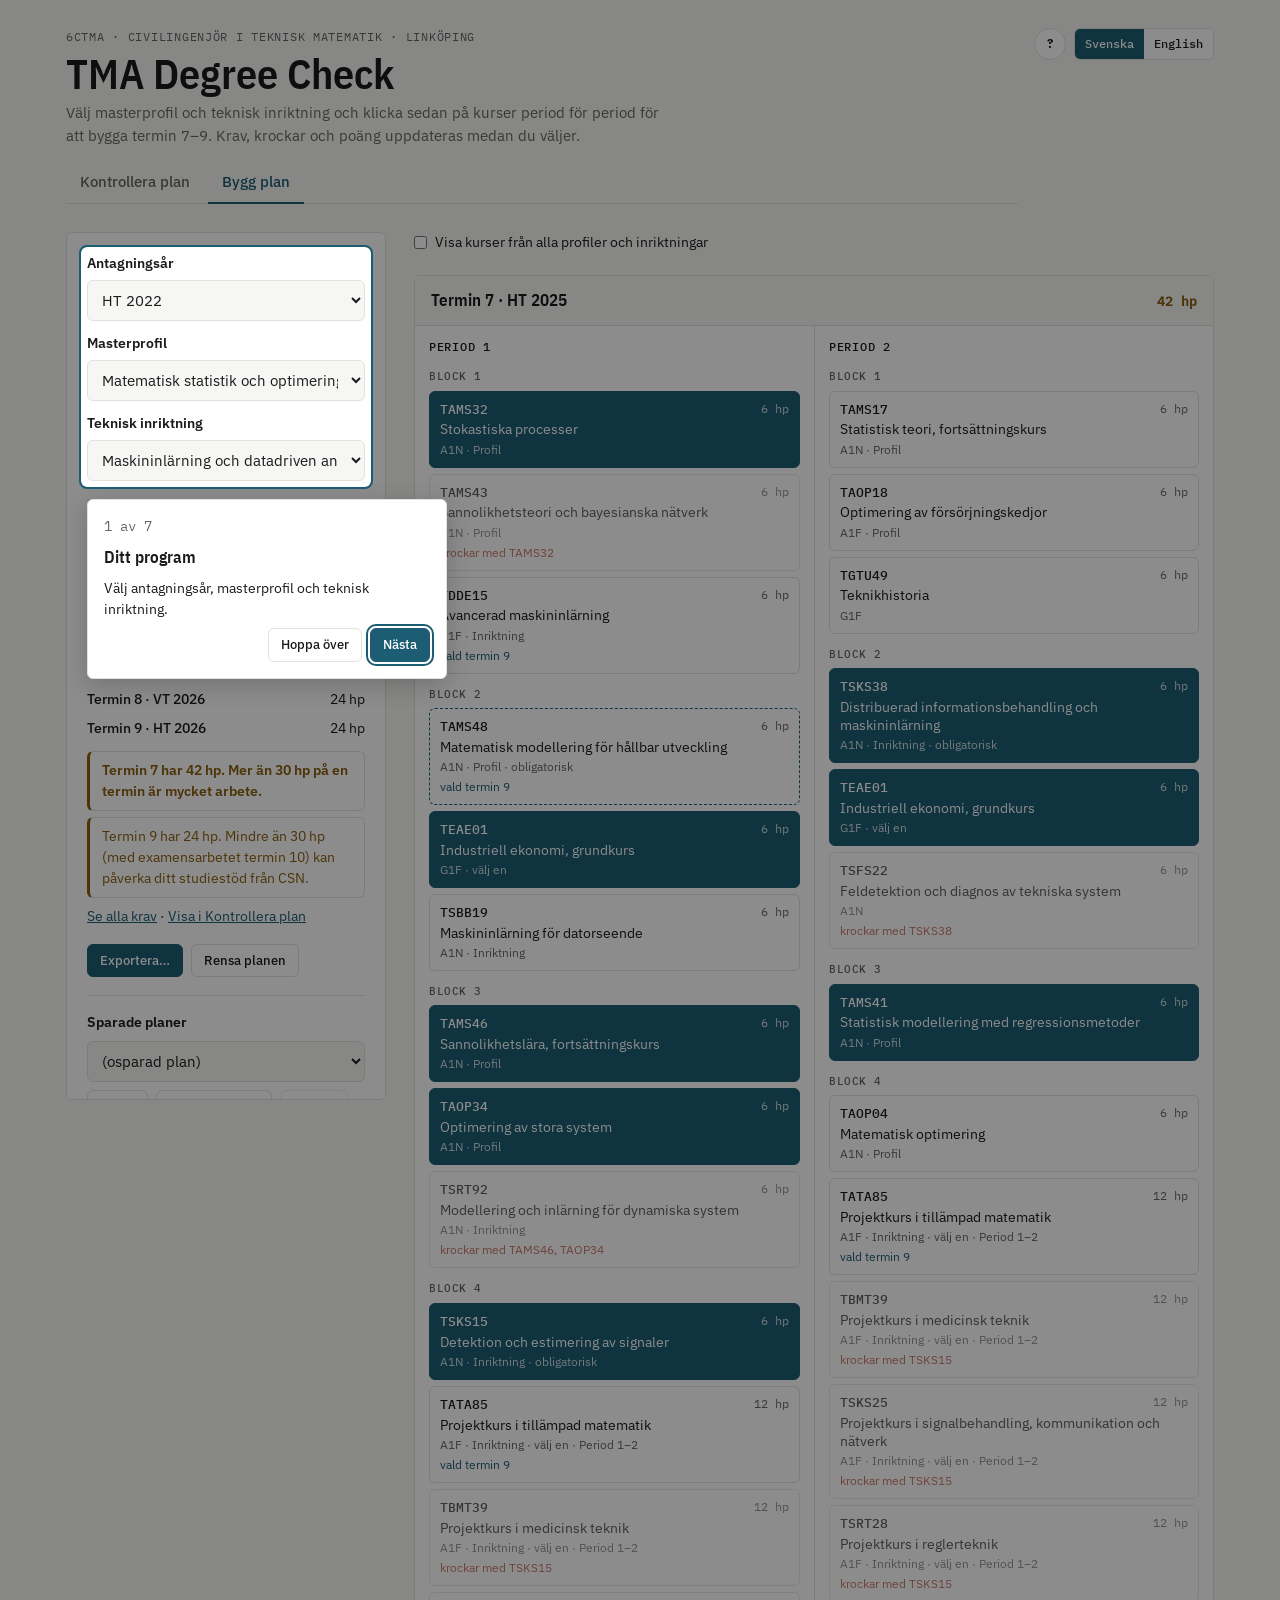
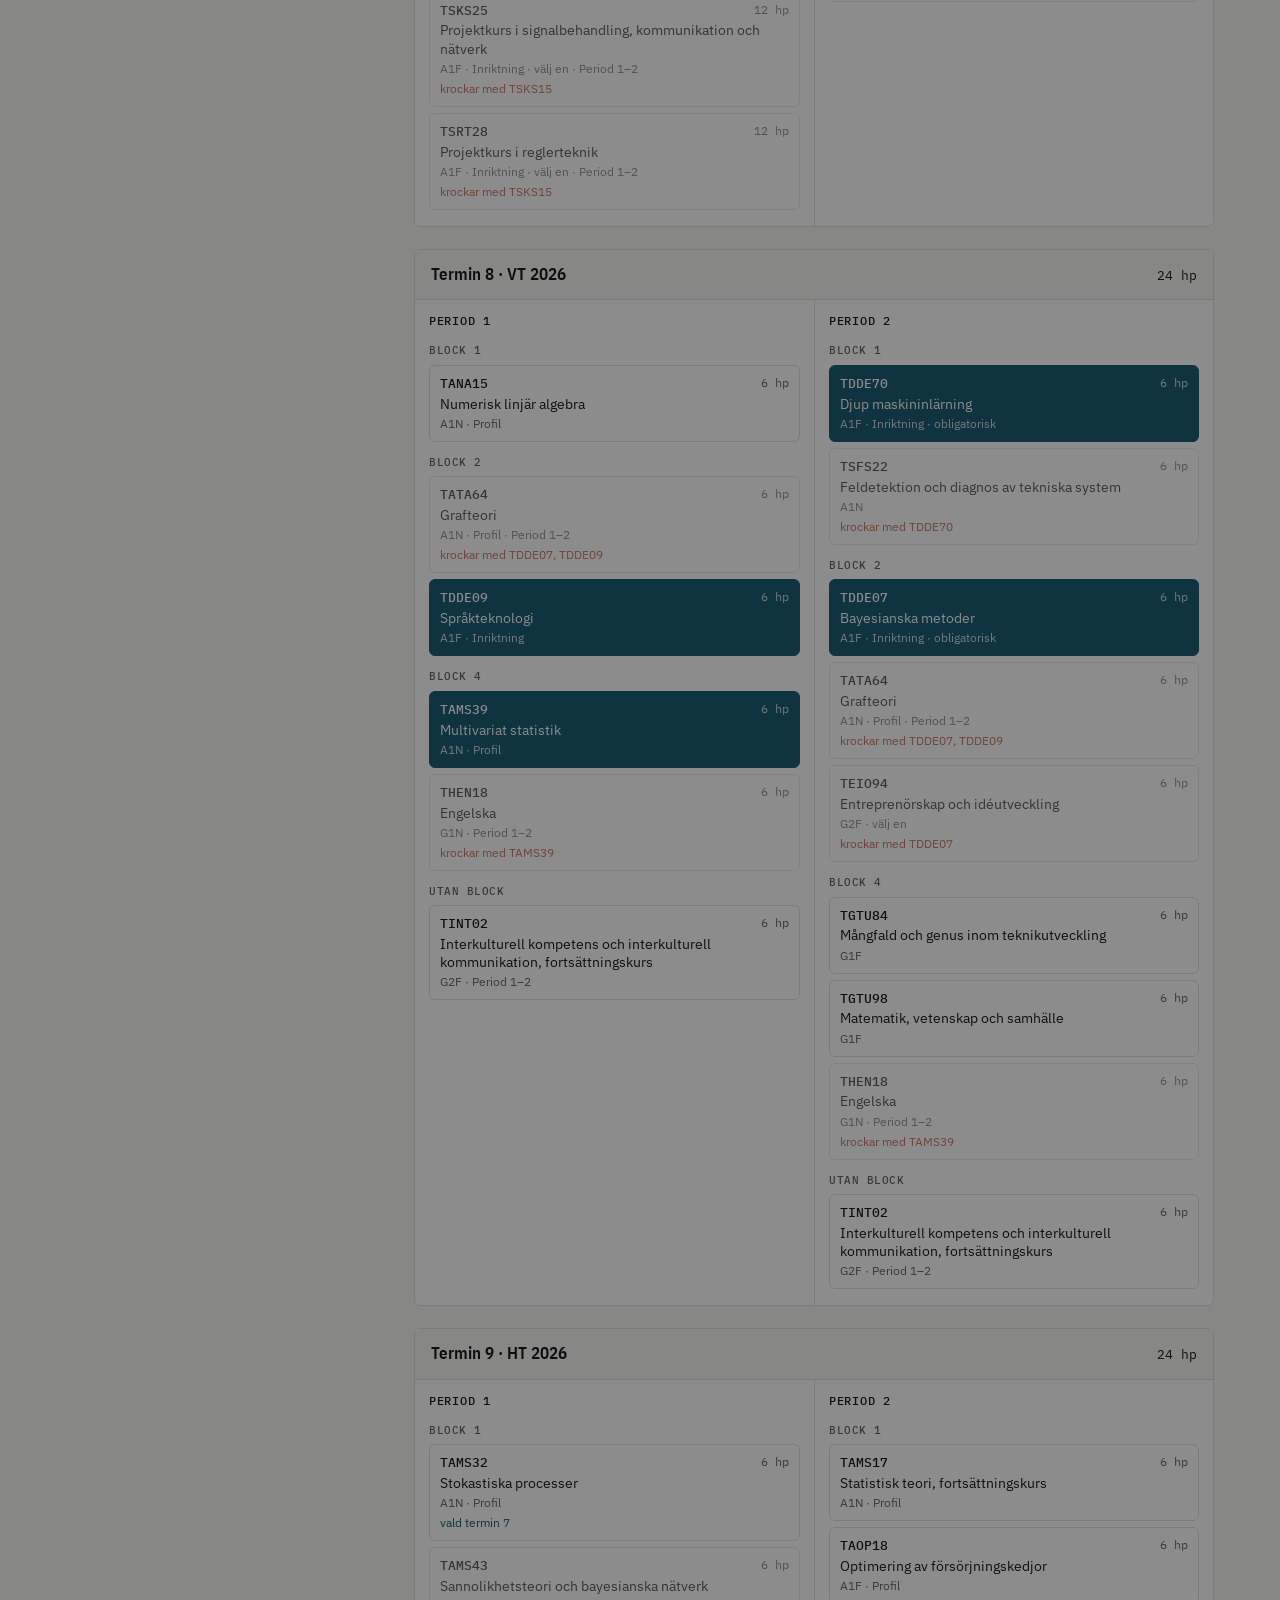
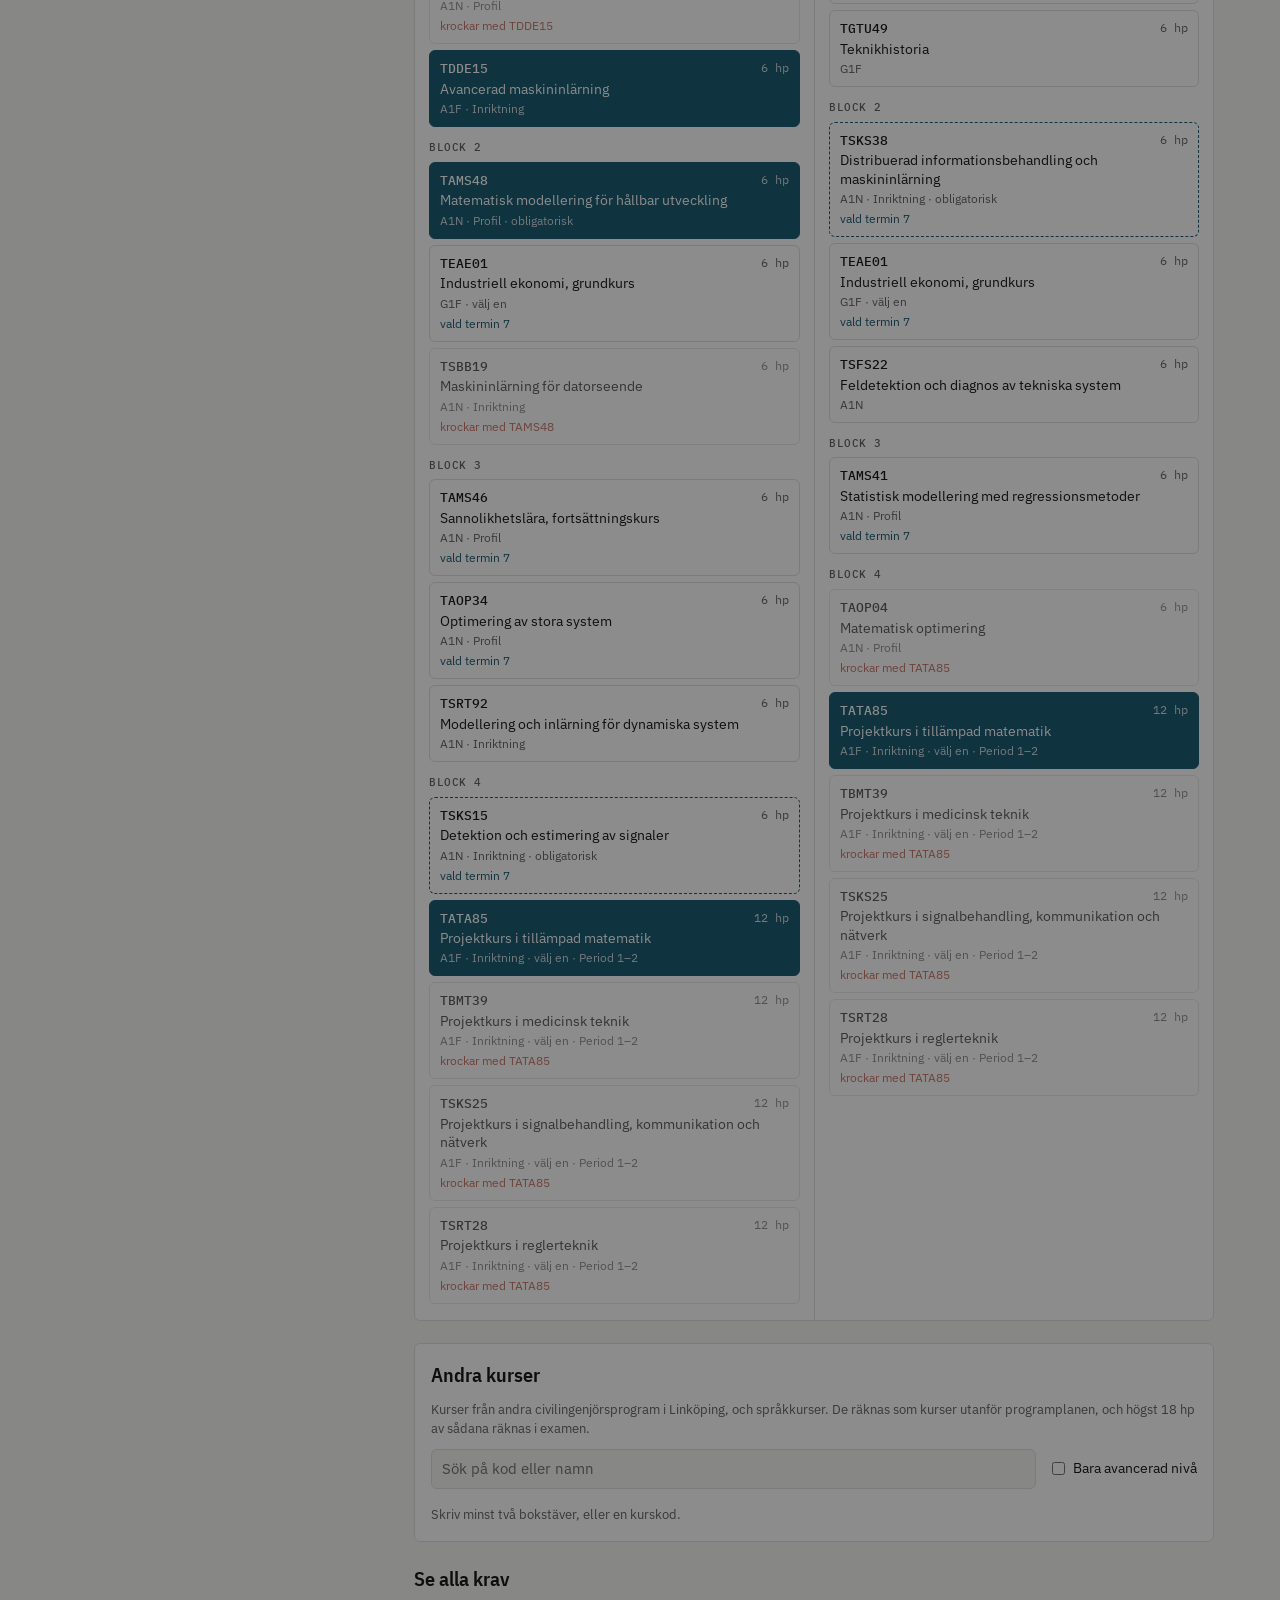
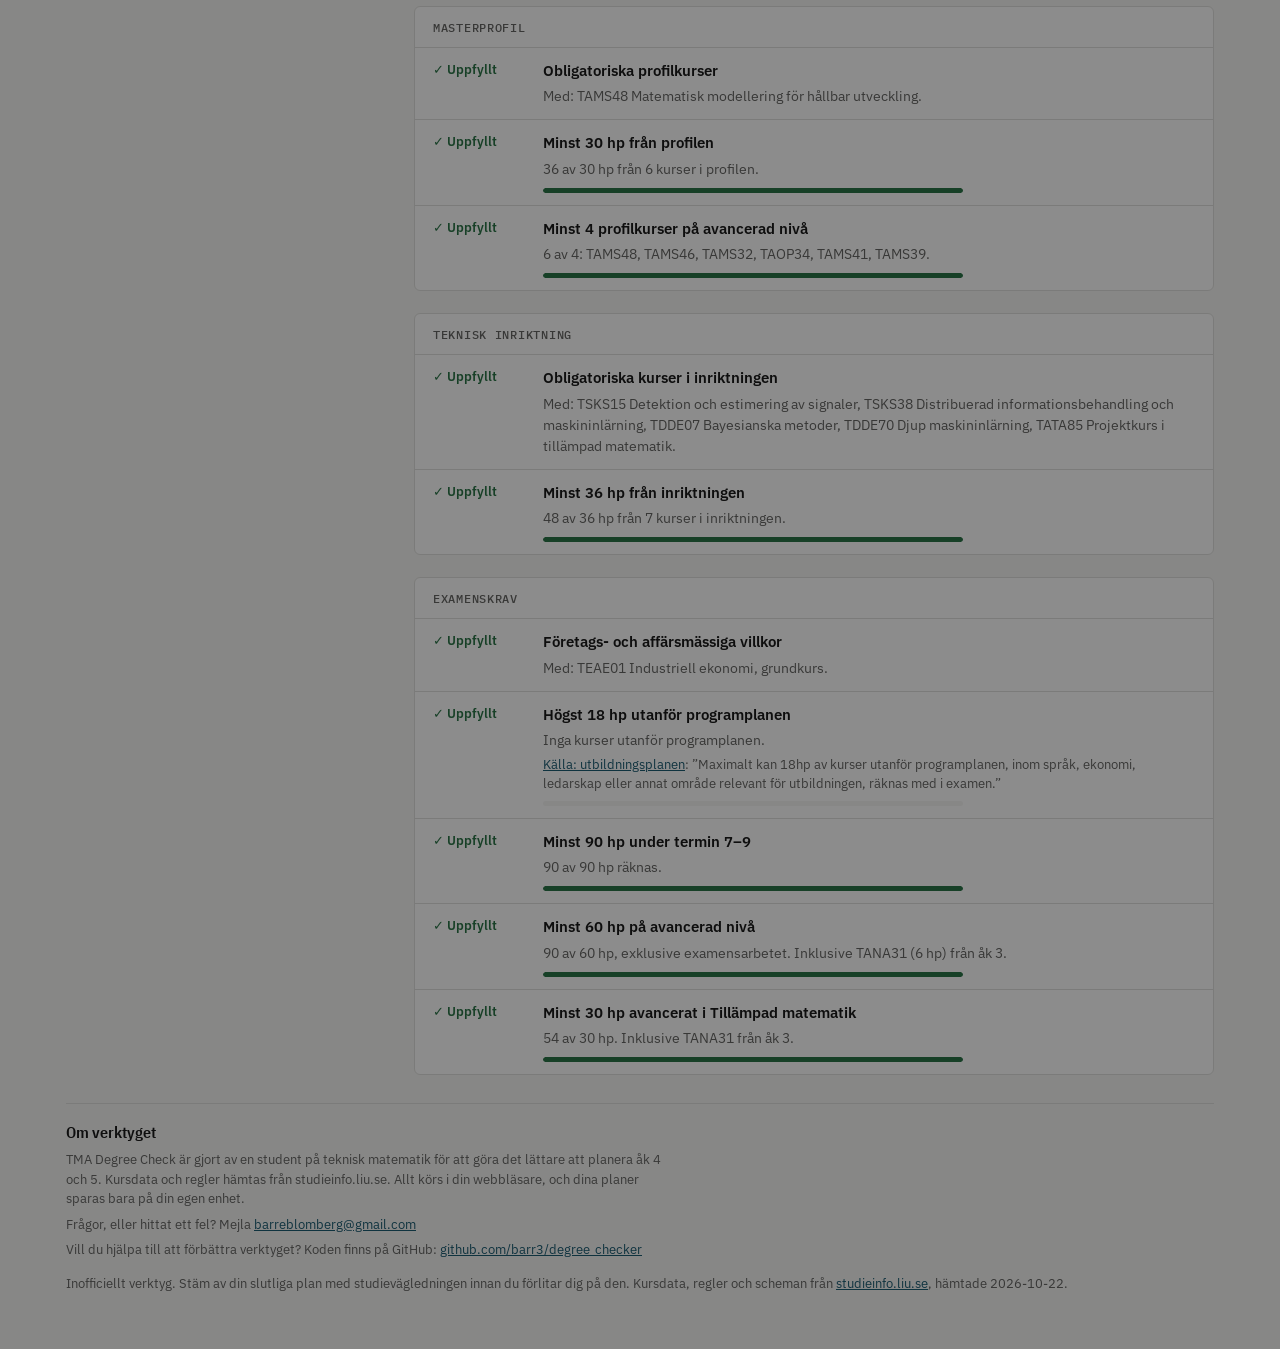
==== planera.html @ b38c8677 "Add a plan builder page, other-program courses, saved plans and a guided tour - planera.html: build " ====
<!doctype html>
<html lang="sv">
<head>
<meta charset="utf-8">
<meta name="viewport" content="width=device-width, initial-scale=1, viewport-fit=cover">
<meta name="description" content="Bygg din plan för termin 7–9 på Civilingenjör i teknisk matematik (6CTMA, Linköpings universitet) period för period, med krav, schemakrockar och poäng.">
<title>Bygg plan – TMA Degree Check</title>
<link rel="icon" type="image/png" sizes="64x64" href="favicon-64.png">
<link rel="apple-touch-icon" href="apple-touch-icon.png">
<!-- Fonts are served from this site (fonts/, SIL OFL) so the page talks to one server; the body font is preloaded. -->
<link rel="preload" href="fonts/ibm-plex-sans-latin-400-normal.woff2" as="font" type="font/woff2" crossorigin>
<style>
@font-face { font-family: "IBM Plex Sans"; font-weight: 400; font-display: swap; src: url("fonts/ibm-plex-sans-latin-400-normal.woff2") format("woff2"); }
@font-face { font-family: "IBM Plex Sans"; font-weight: 500; font-display: swap; src: url("fonts/ibm-plex-sans-latin-500-normal.woff2") format("woff2"); }
@font-face { font-family: "IBM Plex Sans"; font-weight: 600; font-display: swap; src: url("fonts/ibm-plex-sans-latin-600-normal.woff2") format("woff2"); }
@font-face { font-family: "IBM Plex Sans Condensed"; font-weight: 600; font-display: swap; src: url("fonts/ibm-plex-sans-condensed-latin-600-normal.woff2") format("woff2"); }
@font-face { font-family: "IBM Plex Mono"; font-weight: 400; font-display: swap; src: url("fonts/ibm-plex-mono-latin-400-normal.woff2") format("woff2"); }
@font-face { font-family: "IBM Plex Mono"; font-weight: 500; font-display: swap; src: url("fonts/ibm-plex-mono-latin-500-normal.woff2") format("woff2"); }
/* Layout: a two-column audit sheet. Plan inputs on the left, the requirement checklist on the right, course breakdown and timetable below.
   Flat: white surfaces, hairline borders, neutral greys. Color as outlines and text rather than fills: green met, red not met / collision, blue accent. */
:root {
  --bg: #f6f6f5;
  --surface: #ffffff;
  --field: #f6f6f5;
  --ink: #1b1b1b;
  --muted: #666664;
  --line: #e1e1de;
  --strong: #2b2b2b;   /* selected chips, active toggle */
  --accent: #1d5d73;   /* links, focus, selection, course roles */
  --accent-soft: #e8eff2;
  --ok: #2b7547;
  --bad: #b23f2c;
  --warn: #8a5f0e;
  --radius: 6px;
  --font-display: "IBM Plex Sans Condensed", "Arial Narrow", system-ui, sans-serif;
  --font-body: "IBM Plex Sans", system-ui, -apple-system, "Segoe UI", sans-serif;
  --font-mono: "IBM Plex Mono", ui-monospace, "SFMono-Regular", Menlo, monospace;
}
@media (prefers-color-scheme: dark) {
  :root:not([data-theme="light"]) {
    --bg: #141414; --surface: #1b1b1b; --field: #232323; --ink: #e8e8e6; --muted: #a0a09d; --line: #303030;
    --strong: #e8e8e6; --accent: #7fbdd2; --accent-soft: #1f2c31; --ok: #6cc48e; --bad: #f08c77; --warn: #e0b45c; color-scheme: dark;
  }
}
:root[data-theme="dark"] {
  --bg: #141414; --surface: #1b1b1b; --field: #232323; --ink: #e8e8e6; --muted: #a0a09d; --line: #303030;
  --strong: #e8e8e6; --accent: #7fbdd2; --accent-soft: #1f2c31; --ok: #6cc48e; --bad: #f08c77; --warn: #e0b45c; color-scheme: dark;
}

* { box-sizing: border-box; }
[hidden] { display: none !important; }
body {
  margin: 0;
  background: var(--bg); color: var(--ink); font-family: var(--font-body); font-size: 15px; line-height: 1.5;
}
.wrap {
  max-width: 1180px; margin: 0 auto;
  padding-block: 28px 56px;
  padding-left: max(16px, env(safe-area-inset-left, 0px));
  padding-right: max(16px, env(safe-area-inset-right, 0px));
  display: grid; gap: 28px;
}
header { display: grid; grid-template-columns: minmax(0, 1fr) auto; gap: 6px 16px; align-items: start; }
header > :not(.header-tools) { grid-column: 1; }
.header-tools { grid-column: 2; grid-row: 1 / span 3; display: flex; gap: 8px; align-items: center; }
.lang { display: flex; border: 1px solid var(--line); border-radius: var(--radius); overflow: hidden; }
.help { width: 32px; height: 32px; padding: 0; border-radius: 50%; font-weight: 600; }
.tabs { grid-column: 1 / -1; display: flex; gap: 4px; border-bottom: 1px solid var(--line); margin-top: 10px; }
.tabs a { padding: 8px 14px; color: var(--muted); text-decoration: none; font-weight: 500; border-bottom: 2px solid transparent; margin-bottom: -1px; }
.tabs a:hover { color: var(--ink); }
.tabs a[aria-current="page"] { color: var(--accent); border-bottom-color: var(--accent); }
@media (max-width: 520px) { header { grid-template-columns: minmax(0, 1fr); } .header-tools { grid-column: 1; grid-row: auto; } }
.lang button { border: 0; border-radius: 0; padding: 6px 10px; font-family: var(--font-mono); font-size: 12px; }
.lang button[aria-pressed="true"] { background: var(--accent); color: var(--surface); }
.eyebrow { font-family: var(--font-mono); font-size: 12px; letter-spacing: .06em; text-transform: uppercase; color: var(--muted); }
h1 { font-family: var(--font-display); font-weight: 600; font-size: clamp(30px, 5vw, 42px); line-height: 1.05; margin: 0; text-wrap: balance; }
header p { margin: 0; color: var(--muted); max-width: 68ch; }
h2 { font-family: var(--font-display); font-weight: 600; font-size: 20px; margin: 0; }
h3 { font-size: 12px; font-family: var(--font-mono); font-weight: 500; letter-spacing: .06em; text-transform: uppercase; color: var(--muted); margin: 0; }
code, .mono { font-family: var(--font-mono); font-size: .92em; }

.layout { display: grid; grid-template-columns: minmax(0, 380px) minmax(0, 1fr); gap: 28px; align-items: start; }
@media (max-width: 860px) { .layout { grid-template-columns: minmax(0, 1fr); } }

.panel { background: var(--surface); border: 1px solid var(--line); border-radius: var(--radius); padding: 20px; display: grid; gap: 18px; min-width: 0; }
.field { display: grid; gap: 6px; }
label { font-weight: 600; font-size: 14px; }
select, textarea {
  font: inherit; color: var(--ink); background: var(--field); border: 1px solid var(--line); border-radius: var(--radius);
  padding: 9px 10px; width: 100%;
}
textarea { font-family: var(--font-mono); font-size: 14px; min-height: 150px; resize: vertical; line-height: 1.6; }
select:focus-visible, textarea:focus-visible, button:focus-visible, a:focus-visible { outline: 2px solid var(--accent); outline-offset: 2px; }
.hint { font-size: 13px; color: var(--muted); margin: 0; }
.row { display: flex; flex-wrap: wrap; gap: 8px; align-items: center; }
button {
  font: inherit; font-size: 13px; font-weight: 500; cursor: pointer; border-radius: var(--radius); padding: 6px 12px;
  border: 1px solid var(--line); background: var(--surface); color: var(--ink);
}
button:hover { border-color: var(--accent); color: var(--accent); }
.lang button[aria-pressed="true"]:hover { color: var(--surface); }
.example-tag { font-size: 12px; font-family: var(--font-mono); color: var(--warn); }

/* Course picker */
.picker { display: grid; gap: 14px; border-top: 1px solid var(--line); padding-top: 18px; }
.picker-group { display: grid; gap: 8px; }
.chips { display: flex; flex-wrap: wrap; gap: 6px; }
.chip {
  font-family: var(--font-mono); font-size: 12.5px; padding: 4px 8px; border-radius: var(--radius);
  border: 1px solid var(--line); background: var(--surface); color: var(--ink); display: inline-flex; gap: 6px; align-items: baseline;
}
.chip .hp { color: var(--muted); font-size: 11.5px; }
.chip .tag { font-size: 10.5px; color: var(--accent); }
.chip[aria-pressed="true"] { background: var(--accent); border-color: var(--accent); color: var(--surface); }
.chip[aria-pressed="true"] .hp, .chip[aria-pressed="true"] .tag { color: var(--surface); opacity: .75; }

/* Results */
.results { display: grid; gap: 22px; min-width: 0; }
.verdict { display: grid; grid-template-columns: auto minmax(0, 1fr) auto; gap: 16px; align-items: center; padding: 18px 20px; border-radius: var(--radius); border: 1px solid var(--line); background: var(--surface); }
@media (max-width: 520px) { .verdict .export-open { grid-column: 1 / -1; justify-self: start; } }

/* Export dialog */
dialog { border: 1px solid var(--line); border-radius: var(--radius); background: var(--surface); color: var(--ink); padding: 0; width: min(520px, calc(100vw - 32px)); max-height: calc(100dvh - 32px); }
dialog::backdrop { background: rgba(0, 0, 0, .35); }
dialog form { display: grid; gap: 16px; padding: 20px; }
dialog fieldset { border: 0; margin: 0; padding: 0; display: grid; gap: 8px; }
dialog legend { font-weight: 600; font-size: 14px; margin-bottom: 6px; padding: 0; }
.format { display: grid; grid-template-columns: auto minmax(0, 1fr); gap: 2px 10px; align-items: baseline; border: 1px solid var(--line); border-radius: var(--radius); padding: 10px 12px; cursor: pointer; font-weight: 400; }
.format:has(input:checked) { border-color: var(--accent); }
.format input { margin: 0; accent-color: var(--accent); }
.format b { font-weight: 600; }
.format span { grid-column: 2; font-size: 13px; color: var(--muted); }
.export-status { border: 1px solid var(--line); border-left: 3px solid var(--ok); border-radius: var(--radius); padding: 10px 12px; font-size: 14px; }
.export-status.bad { border-left-color: var(--bad); }
.export-status strong { display: block; }
.export-status.bad strong { color: var(--bad); }
.export-status ul { margin: 6px 0; padding-left: 18px; display: grid; gap: 2px; }
.export-status p { margin: 6px 0 0; color: var(--muted); }
.export-error { color: var(--bad); font-size: 14px; margin: 0; }
.dialog-buttons { justify-content: flex-end; }
button.primary { background: var(--accent); border-color: var(--accent); color: var(--surface); }
button.primary:hover { color: var(--surface); opacity: .9; }
button:disabled { opacity: .5; cursor: default; }
.verdict .score { font-family: var(--font-display); font-size: 40px; line-height: 1; font-variant-numeric: tabular-nums; }
.verdict .score small { font-size: 20px; color: var(--muted); }
.verdict strong { display: block; font-size: 17px; }
.verdict span { color: var(--muted); font-size: 14px; display: block; }
.verdict .clash-line { color: var(--bad); }
.verdict.reqs-ok .score { color: var(--ok); }
.verdict.reqs-bad .score { color: var(--bad); }
.verdict.all-ok { border-color: var(--ok); }
.verdict.has-clash, .verdict.reqs-bad { border-color: var(--bad); }

.warnings { display: grid; gap: 6px; margin: 0; padding: 0; list-style: none; }
.warnings li { border: 1px solid var(--line); border-left: 3px solid var(--warn); border-radius: var(--radius); background: var(--surface); padding: 8px 12px; font-size: 14px; color: var(--warn); }

.req-group { display: grid; gap: 0; background: var(--surface); border: 1px solid var(--line); border-radius: var(--radius); overflow: hidden; }
.req-group > h3 { padding: 12px 18px 10px; border-bottom: 1px solid var(--line); }
.req { display: grid; grid-template-columns: 96px minmax(0, 1fr); gap: 4px 14px; padding: 12px 18px; border-bottom: 1px solid var(--line); }
.req:last-child { border-bottom: 0; }
.pill { grid-row: span 2; align-self: start; justify-self: start; font-size: 13px; font-weight: 600; white-space: nowrap; }
.pill.ok { color: var(--ok); }
.pill.bad { color: var(--bad); }
.pill.ok::before { content: "✓ "; }
.pill.bad::before { content: "✗ "; }
.req-title { font-weight: 600; }
.req-detail { color: var(--muted); font-size: 14px; overflow-wrap: anywhere; }
.meter { grid-column: 2; height: 5px; background: var(--field); border-radius: 3px; position: relative; overflow: hidden; margin-top: 4px; max-width: 420px; }
.meter i { position: absolute; inset: 0 auto 0 0; background: var(--ok); border-radius: 3px; }
.meter.bad i { background: var(--bad); }
@media (max-width: 520px) { .req { grid-template-columns: minmax(0, 1fr); padding: 12px 14px; } .pill { grid-row: auto; } .meter { grid-column: 1; } }

.table-wrap { overflow-x: auto; background: var(--surface); border: 1px solid var(--line); border-radius: var(--radius); }
table { border-collapse: collapse; width: 100%; font-size: 14px; }
th, td { text-align: left; padding: 9px 14px; border-bottom: 1px solid var(--line); vertical-align: top; }
th { font-family: var(--font-mono); font-weight: 500; font-size: 11.5px; letter-spacing: .05em; text-transform: uppercase; color: var(--muted); white-space: nowrap; }
tbody tr:last-child td { border-bottom: 0; }
tr.sem-head th { background: var(--field); color: var(--ink); font-family: var(--font-display); font-size: 15px; font-weight: 600; letter-spacing: 0; text-transform: none; padding: 8px 14px; }
tr.sem-head th span { float: right; font-family: var(--font-mono); font-size: 12.5px; font-weight: 500; font-variant-numeric: tabular-nums; }
tr.period-head td { font-family: var(--font-mono); font-size: 11.5px; letter-spacing: .05em; text-transform: uppercase; color: var(--muted); padding: 10px 14px 4px; border-bottom: 0; }
td.num { font-variant-numeric: tabular-nums; text-align: right; white-space: nowrap; }
td.code { font-family: var(--font-mono); white-space: nowrap; }
tr.clashing td.code { color: var(--bad); font-weight: 600; }
td select { width: auto; padding: 4px 6px; font-size: 13px; font-family: var(--font-mono); }
.slots { display: block; font-family: var(--font-mono); font-size: 11.5px; color: var(--muted); margin-top: 3px; min-width: 9em; }
.role { font-size: 13px; color: var(--muted); }
.role.profile, .role.spec { color: var(--accent); font-weight: 500; }
.role.outside { color: var(--warn); }
.role.excluded { text-decoration: line-through; }
.course-note { display: block; font-size: 12.5px; color: var(--muted); }
.empty { padding: 18px; color: var(--muted); }

/* Timetable */
.tt-summary { display: flex; flex-wrap: wrap; gap: 8px; }
.sem-tile { background: var(--surface); border: 1px solid var(--line); border-radius: var(--radius); padding: 8px 14px; display: grid; min-width: 104px; }
.sem-tile b { font-family: var(--font-display); font-size: 22px; font-weight: 600; font-variant-numeric: tabular-nums; line-height: 1.1; }
.sem-tile span { font-size: 12px; color: var(--muted); }
.ok-note { font-size: 14px; margin: 0; }
.ok-note::before { content: "✓ "; color: var(--ok); font-weight: 600; }
.caveat { border: 1px solid var(--line); border-left: 3px solid var(--warn); background: var(--surface); border-radius: var(--radius); padding: 12px 14px; font-size: 14px; margin: 0; color: var(--muted); }
.caveat strong { display: block; color: var(--warn); }
.clash { background: var(--surface); border: 1px solid var(--line); border-left: 3px solid var(--bad); border-radius: var(--radius); padding: 16px 18px; display: grid; gap: 12px; min-width: 0; }
.clash-head { display: grid; gap: 2px; }
.clash-head strong { font-size: 16px; }
.clash-head span { color: var(--muted); font-size: 14px; }
.alts { list-style: none; margin: 0; padding: 0; display: grid; gap: 0; }
.alts li { display: grid; grid-template-columns: minmax(0, 1fr) auto; gap: 4px 12px; align-items: start; padding: 10px 0; border-top: 1px solid var(--line); font-size: 14px; }
.alts li > div { min-width: 0; overflow-wrap: anywhere; }
.alt-kind { font-family: var(--font-mono); font-size: 11px; letter-spacing: .05em; text-transform: uppercase; color: var(--accent); display: block; }
.alt-meta { color: var(--muted); font-size: 13px; display: block; }
.search-links { font-size: 13px; color: var(--muted); }
a { color: var(--accent); }

.assumed { display: grid; gap: 8px; }
.assumed ul { margin: 0; padding-left: 18px; color: var(--muted); font-size: 14px; display: grid; gap: 4px; max-width: 75ch; }
footer { color: var(--muted); font-size: 13px; border-top: 1px solid var(--line); padding-top: 16px; display: grid; gap: 4px; }
@media (prefers-reduced-motion: no-preference) { .meter i { transition: width .25s ease; } }

input[type="text"], input[type="search"] {
  font: inherit; color: var(--ink); background: var(--field); border: 1px solid var(--line); border-radius: var(--radius); padding: 8px 10px; min-width: 0;
}
input:focus-visible { outline: 2px solid var(--accent); outline-offset: 2px; }

/* Saved plans */
.saved { display: grid; gap: 8px; border-top: 1px solid var(--line); padding-top: 16px; }
.save-as { display: grid; gap: 6px; }
.save-as input { flex: 1 1 160px; }

/* Credit and CSN warnings */
.load-list { list-style: none; margin: 0; padding: 0; display: grid; gap: 6px; }
.load-list li { border: 1px solid var(--line); border-left: 3px solid var(--warn); border-radius: var(--radius); background: var(--surface); padding: 8px 12px; font-size: 14px; color: var(--warn); }
.req-ref { display: block; margin-top: 4px; font-size: 12.5px; }

/* Footer and about */
footer { display: grid; gap: 14px; }
.about { display: grid; gap: 6px; max-width: 75ch; }
.about h2 { font-size: 16px; color: var(--ink); }
.about p, .fineprint { margin: 0; }

/* Confirm dialog body */
#confirm-body p { margin: 0; font-size: 14px; }

/* Guided tour */
.tour { position: fixed; inset: 0; z-index: 50; }
.tour-spot { position: fixed; border-radius: var(--radius); box-shadow: 0 0 0 9999px rgba(0, 0, 0, .45); outline: 2px solid var(--accent); pointer-events: none; transition: all .2s ease; }
.tour-card { position: fixed; width: min(360px, calc(100vw - 16px)); background: var(--surface); color: var(--ink); border: 1px solid var(--line); border-radius: var(--radius); padding: 16px; display: grid; gap: 8px; box-shadow: 0 6px 24px rgba(0, 0, 0, .18); }
.tour-card h2 { font-size: 17px; }
.tour-card p { margin: 0; font-size: 14px; }
.tour-count { color: var(--muted); font-family: var(--font-mono); font-size: 11.5px; }
@media (prefers-reduced-motion: reduce) { .tour-spot { transition: none; } }

/* Toast */
.toast { position: fixed; left: 50%; transform: translateX(-50%); bottom: calc(16px + env(safe-area-inset-bottom, 0px)); z-index: 40; max-width: min(520px, calc(100vw - 32px));
  background: var(--surface); color: var(--warn); border: 1px solid var(--line); border-left: 3px solid var(--warn); border-radius: var(--radius); padding: 10px 14px; font-size: 14px; box-shadow: 0 4px 16px rgba(0, 0, 0, .12); }

/* Build a plan */
.planner { grid-template-columns: minmax(0, 320px) minmax(0, 1fr); }
.side { position: sticky; top: 16px; max-height: calc(100vh - 32px); overflow: auto; }
@media (max-width: 860px) { .planner { grid-template-columns: minmax(0, 1fr); } .side { position: static; max-height: none; } }
.settings { display: grid; gap: 12px; }
.summary { display: grid; gap: 8px; border-top: 1px solid var(--line); padding-top: 16px; }
.summary h2 { font-size: 17px; }
.summary p { margin: 0; }
.sum-line { font-weight: 600; }
.sum-line.ok { color: var(--ok); }
.sum-line.bad { color: var(--bad); }
.sum-missing, .sum-clashes { margin: 0; padding-left: 18px; font-size: 13.5px; color: var(--muted); display: grid; gap: 2px; }
.sum-clashes { color: var(--bad); }
.sem-sum { border-collapse: collapse; font-size: 14px; }
.sem-sum th { font: inherit; font-weight: 500; color: var(--ink); text-transform: none; letter-spacing: 0; padding: 4px 0; text-align: left; }
.sem-sum td { padding: 4px 0; text-align: right; font-variant-numeric: tabular-nums; border: 0; }
.sem-sum th { border: 0; }
.heavy { color: var(--warn); font-weight: 600; }
.sum-links { font-size: 13.5px; }
.toggle { display: inline-flex; gap: 8px; align-items: center; font-weight: 400; font-size: 14px; cursor: pointer; }
.toggle input { accent-color: var(--accent); margin: 0; }

.builder { display: grid; gap: 22px; min-width: 0; }
.grid { display: grid; gap: 22px; }
.sem { background: var(--surface); border: 1px solid var(--line); border-radius: var(--radius); }
.sem > header { display: flex; justify-content: space-between; align-items: baseline; gap: 12px; padding: 12px 16px; border-bottom: 1px solid var(--line); background: var(--field); }
.sem > header h2 { font-size: 17px; }
.sem-hp { font-family: var(--font-mono); font-size: 13px; font-variant-numeric: tabular-nums; }
.periods { display: grid; grid-template-columns: repeat(2, minmax(0, 1fr)); }
.period { padding: 12px 14px 16px; display: grid; gap: 12px; align-content: start; min-width: 0; }
.period + .period { border-left: 1px solid var(--line); }
@media (max-width: 640px) { .periods { grid-template-columns: minmax(0, 1fr); } .period + .period { border-left: 0; border-top: 1px solid var(--line); } }
.period h3 { color: var(--ink); }
.block { display: grid; gap: 6px; }
.block h4 { margin: 0; font-family: var(--font-mono); font-size: 11px; font-weight: 500; letter-spacing: .05em; text-transform: uppercase; color: var(--muted); }

.course { display: grid; gap: 2px; text-align: left; width: 100%; padding: 8px 10px; background: var(--surface); border: 1px solid var(--line); border-radius: var(--radius); font-weight: 400; }
.course:hover { border-color: var(--accent); color: var(--ink); }
.c-head { display: flex; justify-content: space-between; gap: 8px; }
.c-code { font-family: var(--font-mono); font-size: 12.5px; font-weight: 500; }
.c-hp { font-family: var(--font-mono); font-size: 12px; color: var(--muted); }
.c-name { font-size: 13.5px; line-height: 1.35; overflow-wrap: anywhere; }
.c-meta { font-size: 12px; color: var(--muted); }
.c-note { font-size: 12px; }
.course.mandatory:not(.selected) { border-style: dashed; border-color: var(--accent); }
.course.selected { background: var(--accent); border-color: var(--accent); color: var(--surface); }
.course.selected .c-hp, .course.selected .c-meta { color: var(--surface); opacity: .8; }
.course.selected:hover { color: var(--surface); opacity: .92; }
.course.conflict { opacity: .7; }
.course.conflict .c-note { color: var(--bad); }
.course.elsewhere .c-note { color: var(--accent); }

.other { display: grid; gap: 10px; background: var(--surface); border: 1px solid var(--line); border-radius: var(--radius); padding: 16px; }
.other p { margin: 0; }
.other-controls { display: flex; flex-wrap: wrap; gap: 10px 16px; align-items: center; }
.other-controls input[type="search"] { flex: 1 1 240px; }
.other-results { list-style: none; margin: 0; padding: 0; display: grid; }
.other-results li { padding: 10px 0; border-top: 1px solid var(--line); }
.other-results li.hint { border-top: 0; padding: 6px 0 0; }
.other-item { display: grid; grid-template-columns: minmax(0, 1fr) auto; gap: 6px 12px; align-items: center; font-size: 14px; }
.other-item .c-meta { display: block; }
.other-item .row { justify-content: flex-end; }
@media (max-width: 520px) { .other-item { grid-template-columns: minmax(0, 1fr); } .other-item .row { justify-content: flex-start; } }
.all-reqs { display: grid; gap: 12px; }

</style>
</head>
<body>
<div class="wrap">
  <header>
    <div class="eyebrow" data-i18n="eyebrow"></div>
    <h1>TMA Degree Check</h1>
    <p data-i18n="planIntro"></p>
    <div class="header-tools">
      <button type="button" class="help" id="help" data-i18n-title="helpTitle" aria-label="?">?</button>
      <div class="lang" role="group" aria-label="Språk / Language">
        <button type="button" id="lang-sv" lang="sv">Svenska</button>
        <button type="button" id="lang-en" lang="en">English</button>
      </div>
    </div>
    <nav class="tabs" aria-label="Sidor / Pages">
      <a href="index.html" id="nav-check" data-i18n="navCheck"></a>
      <a href="planera.html" id="nav-plan" data-i18n="navPlan"></a>
    </nav>
  </header>

  <div class="layout planner">
    <div class="panel side" id="plan">
      <div class="settings" id="plan-settings">
        <div class="field">
          <label for="cohort" data-i18n="cohort"></label>
          <select id="cohort"></select>
        </div>
        <div class="field">
          <label for="profile" data-i18n="profile"></label>
          <select id="profile"></select>
        </div>
        <div class="field">
          <label for="spec" data-i18n="spec"></label>
          <select id="spec"></select>
        </div>
      </div>
      <div class="summary" id="summary" aria-live="polite"></div>
      <div class="row">
        <button type="button" class="primary" id="export-open" data-i18n="exportOpen"></button>
        <button type="button" id="clear-plan" data-i18n="clearPlan"></button>
      </div>
      <div class="saved" id="saved-plans">
        <label for="saved-select" data-i18n="savedTitle"></label>
        <select id="saved-select"></select>
        <div class="row">
          <button type="button" id="plan-save" data-i18n="planSave"></button>
          <button type="button" id="plan-save-as" data-i18n="planSaveAs"></button>
          <button type="button" id="plan-delete" data-i18n="planDelete"></button>
        </div>
        <form class="save-as" id="save-as" hidden>
          <label for="plan-name" data-i18n="planName"></label>
          <div class="row">
            <input id="plan-name" type="text" maxlength="60" data-i18n-placeholder="planNamePlaceholder">
            <button type="submit" class="primary" data-i18n="planNameOk"></button>
            <button type="button" id="plan-name-cancel" data-i18n="planNameCancel"></button>
          </div>
        </form>
        <p class="hint" id="saved-status" aria-live="polite"></p>
      </div>
    </div>

    <section class="builder">
      <label class="toggle"><input type="checkbox" id="show-all"> <span data-i18n="showAll"></span></label>
      <div class="grid" id="grid"></div>

      <section class="other" id="other">
        <h2 data-i18n="otherTitle"></h2>
        <p class="hint" id="other-hint"></p>
        <div class="other-controls">
          <input type="search" id="other-search" data-i18n-placeholder="otherSearch" autocomplete="off">
          <label class="toggle"><input type="checkbox" id="other-adv"> <span data-i18n="otherAdvanced"></span></label>
        </div>
        <ul class="other-results" id="other-results"></ul>
      </section>

      <section class="all-reqs" id="all-reqs">
        <h2 data-i18n="seeAll"></h2>
        <div class="results" id="reqs"></div>
      </section>
    </section>
  </div>
  <div class="toast" id="toast" role="status" hidden></div>


  <footer id="about">
    <div class="about">
      <h2 data-i18n="aboutTitle"></h2>
      <p data-i18n="aboutText"></p>
      <p><span data-i18n="contactText"></span> <span id="contact"></span></p>
      <p><span data-i18n="githubText"></span> <a href="https://github.com/barr3/degree_checker" target="_blank" rel="noopener">github.com/barr3/degree_checker</a></p>
    </div>
    <p class="fineprint"><span data-i18n="unofficial"></span> <span id="source-line"></span></p>
  </footer>
</div>

<dialog id="export-dialog" aria-labelledby="export-title">
  <form id="export-form" method="dialog">
    <h2 id="export-title" data-i18n="exportTitle"></h2>
    <fieldset>
      <legend data-i18n="exportFormat"></legend>
      <label class="format"><input type="radio" name="format" value="pdf" id="format-pdf" checked><b>PDF</b><span data-i18n="exportPdfHint"></span></label>
      <label class="format"><input type="radio" name="format" value="xlsx" id="format-xlsx"><b>Excel (.xlsx)</b><span data-i18n="exportXlsxHint"></span></label>
    </fieldset>
    <div id="export-status" class="export-status"></div>
    <p class="export-error" id="export-error" hidden></p>
    <div class="row dialog-buttons">
      <button type="button" id="export-cancel" data-i18n="exportCancel"></button>
      <button type="submit" id="export-go" class="primary"></button>
    </div>
  </form>
</dialog>

<dialog id="confirm-dialog" aria-labelledby="confirm-title">
  <form method="dialog">
    <h2 id="confirm-title"></h2>
    <div id="confirm-body"></div>
    <div class="row dialog-buttons">
      <button type="button" id="confirm-cancel"></button>
      <button type="button" id="confirm-ok" class="primary"></button>
    </div>
  </form>
</dialog>

<div class="tour" id="tour" hidden>
  <div class="tour-spot" id="tour-spot"></div>
  <div class="tour-card" id="tour-card" role="dialog" aria-modal="true" aria-labelledby="tour-title">
    <p class="tour-count" id="tour-count"></p>
    <h2 id="tour-title"></h2>
    <p id="tour-text"></p>
    <div class="row dialog-buttons">
      <button type="button" id="tour-skip"></button>
      <button type="button" id="tour-back"></button>
      <button type="button" id="tour-next" class="primary"></button>
    </div>
  </div>
</div>

<script>
const PAGE = 'plan';
const DATA = [{"id":"5270","label":"HT 2022","rules":{"profileHp":30,"profileAdvCourses":4,"specHp":36,"outsideMax":18,"outsideText":"Maximalt kan 18hp av kurser utanför programplanen, inom språk, ekonomi, ledarskap eller annat område relevant för utbildningen, räknas med i examen.","businessText":["TEAE01","TEIO94"]},"business":["TEAE01","TEIO94"],"courses":{"TATB01":{"n":"Matematisk grundkurs","ne":"Foundation Course in Mathematics","hp":6.0,"l":"G1N","tm":true},"TANA82":{"n":"Ingenjörsprojekt","ne":"Engineering Project","hp":6.0,"l":"G1N","tm":true},"TATA24":{"n":"Linjär algebra","ne":"Linear Algebra","hp":8.0,"l":"G1N","tm":true},"TATB05":{"n":"Matematisk modellering","ne":"Mathematical Modeling","hp":4.0,"l":"G1N","tm":true},"TATA41":{"n":"Envariabelanalys 1","ne":"Calculus in One Variable 1","hp":6.0,"l":"G1F","tm":true},"TATA42":{"n":"Envariabelanalys 2","ne":"Calculus in One Variable 2","hp":6.0,"l":"G1F","tm":true},"TDDE44":{"n":"Programmering, grundkurs","ne":"Introduction to Computer Programming","hp":8.0,"l":"G1N","tm":false},"TFYB04":{"n":"Mekanik och grundläggande fysikaliska begrepp","ne":"Mechanics and Fundamental Physical Concepts","hp":8.0,"l":"G1F","tm":false},"TBMT32":{"n":"Medicintekniska utblickar","ne":"Perspectives on Biomedical Engineering","hp":2.0,"l":"G1N","tm":false},"TFFM12":{"n":"Fysikaliska utblickar","ne":"Perspectives on Physics","hp":2.0,"l":"G1X","tm":false},"TATA40":{"n":"Matematiska utblickar","ne":"Perspectives on Mathematics","hp":1.0,"l":"G1N","tm":true},"TGTU96":{"n":"Hållbar studiesituation","ne":"Sustainable study situation","hp":2.0,"l":"G1N","tm":false},"TATA43":{"n":"Flervariabelanalys","ne":"Calculus in Several Variables","hp":8.0,"l":"G1F","tm":true},"TANA21":{"n":"Beräkningsmatematik","ne":"Scientific Computing","hp":6.0,"l":"G1F","tm":true},"TATA32":{"n":"Diskret matematik","ne":"Discrete Mathematics","hp":8.0,"l":"G1N","tm":true},"TATA44":{"n":"Vektoranalys","ne":"Vector Analysis","hp":4.0,"l":"G1F","tm":true},"TATA45":{"n":"Komplex analys","ne":"Complex Analysis","hp":6.0,"l":"G2F","tm":true},"TFYB06":{"n":"Elektromagnetism","ne":"Electromagnetism","hp":6.0,"l":"G2X","tm":false},"TAMS14":{"n":"Sannolikhetslära","ne":"Probability, First Course","hp":4.0,"l":"G1F","tm":true},"TAOP07":{"n":"Optimeringslära grundkurs","ne":"Introduction to Optimization","hp":6.0,"l":"G1F","tm":true},"TATA53":{"n":"Linjär algebra, överkurs","ne":"Linear Algebra, Honours Course","hp":6.0,"l":"G2F","tm":true},"TFYB07":{"n":"Elektromagnetiska vågor","ne":"Electromagnetic Waves","hp":2.0,"l":"G2F","tm":false},"TAOP24":{"n":"Optimeringslära fortsättningskurs","ne":"Optimization, Advanced Course","hp":6.0,"l":"G2F","tm":true},"TSKS34":{"n":"Komplexa nätverk","ne":"Complex Networks","hp":6.0,"l":"G2F","tm":false},"TPTE06":{"n":"Praktik","ne":"Industrial Placement","hp":6.0,"l":"G2F","tm":false},"TAMS24":{"n":"Statistisk teori, grk","ne":"Statistics, First Course","hp":4.0,"l":"G2F","tm":true},"TATA77":{"n":"Fourieranalys","ne":"Fourier Analysis","hp":6.0,"l":"G2F","tm":true},"TDDE71":{"n":"Programmering och datastrukturer","ne":"Programming and Data Structures","hp":8.0,"l":"G2F","tm":false},"TDDE69":{"n":"Maskininlärning, grundkurs","ne":"Machine Learning, Basic Course","hp":6.0,"l":"G2F","tm":false},"TSBB36":{"n":"Multidimensionell signal- och bildanalys","ne":"Multidimensional Signal and Image Analysis","hp":6.0,"l":"G2X","tm":false},"TATB06":{"n":"Teknisk matematik kandidatprojekt","ne":"Applied Mathematics - Bachelor Project","hp":16.0,"l":"G2X","tm":true},"TSKS37":{"n":"Tekniska beräkningar i Python","ne":"Engineering Computations in Python","hp":2.0,"l":"G1F","tm":false},"TSRT12":{"n":"Reglerteknik","ne":"Automatic Control","hp":6.0,"l":"G2F","tm":false},"TINT01":{"n":"Introduktionskurs i interkulturell kompetens","ne":"Introduction to Intercultural Competence","hp":2.0,"l":"G1N","tm":false},"TANA31":{"n":"Beräkningsmetoder för ordinära och partiella differentialekvationer","ne":"Computational Methods for Ordinary and Partial Differential Equations","hp":6.0,"l":"A1N","tm":true},"TEAE01":{"n":"Industriell ekonomi, grundkurs","ne":"Industrial Economics, Basic Course","hp":6.0,"l":"G1F","tm":false,"sem":[7,9],"s":{"HT":[[[2,"2"]],[[1,"2"]]]}},"TGTU49":{"n":"Teknikhistoria","ne":"History of Technology","hp":6.0,"l":"G1F","tm":false,"sem":[7],"s":{"HT":[[[2,"1"]]]}},"TAMS32":{"n":"Stokastiska processer","ne":"Stochastic Processes","hp":6.0,"l":"A1N","tm":true,"sem":[7],"s":{"HT":[[[1,"1"]]]}},"TAMS46":{"n":"Sannolikhetslära, fortsättningskurs","ne":"Probability Theory, Second Course","hp":6.0,"l":"A1N","tm":true,"sem":[7],"s":{"HT":[[[1,"3"]]]}},"TATA34":{"n":"Analys, överkurs","ne":"Real Analysis, Honours Course","hp":6.0,"l":"G2F","tm":true,"sem":[7],"s":{"HT":[[[1,"4"],[2,"4"]]]}},"TATA55":{"n":"Abstrakt algebra","ne":"Abstract Algebra","hp":6.0,"l":"G2F","tm":true,"sem":[7],"s":{"HT":[[[1,"3"],[2,"3"]]]}},"TATA74":{"n":"Differentialgeometri","ne":"Differential Geometry","hp":6.0,"l":"G2F","tm":true,"sem":[7],"s":{"HT":[[[1,"3"],[2,"3"]]]}},"TATM85":{"n":"Funktionalanalys","ne":"Functional Analysis","hp":6.0,"l":"A1N","tm":true,"sem":[7],"s":{"HT":[[[1,"2"],[2,"2"]]]}},"TATA71":{"n":"Ordinära differentialekvationer och dynamiska system","ne":"Ordinary Differential Equations and Dynamical Systems","hp":6.0,"l":"G2F","tm":true,"sem":[7],"s":{"HT":[[[2,"2"]]]}},"TAOP34":{"n":"Optimering av stora system","ne":"Large Scale Optimization","hp":6.0,"l":"A1N","tm":true,"sem":[7],"s":{"HT":[[[1,"3"]]]}},"TAMS41":{"n":"Statistisk modellering med regressionsmetoder","ne":"Statistical Modelling with Regression Methods","hp":6.0,"l":"A1N","tm":true,"sem":[7],"s":{"HT":[[[2,"3"]]]}},"TAOP04":{"n":"Matematisk optimering","ne":"Mathematical Optimization","hp":6.0,"l":"A1N","tm":true,"sem":[7],"s":{"HT":[[[2,"4"]]]}},"TSRT92":{"n":"Modellering och inlärning för dynamiska system","ne":"Modelling and Learning for Dynamical Systems","hp":6.0,"l":"A1N","tm":false,"sem":[7,9],"s":{"HT":[[[1,"3"]]]}},"TSFS22":{"n":"Feldetektion och diagnos av tekniska system","ne":"Fault detection and diagnosis of technical systems","hp":6.0,"l":"A1N","tm":false,"sem":[7,8],"s":{"HT":[[[2,"2"]]],"VT":[[[2,"1"]]]}},"TSRT08":{"n":"Optimal styrning","ne":"Optimal Control","hp":6.0,"l":"A1N","tm":false,"sem":[7],"s":{"HT":[[[2,"3"]]]}},"TSRT78":{"n":"Digital signalbehandling","ne":"Digital Signal Processing","hp":6.0,"l":"A1F","tm":false,"sem":[7],"s":{"HT":[[[2,"2"]]]}},"TBME04":{"n":"Anatomi och fysiologi","ne":"Anatomy and Physiology","hp":6.0,"l":"G2F","tm":false,"sem":[7],"s":{"HT":[[[1,"3"]]]}},"TBMT42":{"n":"Systembiologi, digitala tvillingar och AI","ne":"Systems Biology, Digital Twins and AI","hp":6.0,"l":"A1N","tm":false,"sem":[7],"s":{"HT":[[[1,"1"]]]}},"TBMT01":{"n":"Analys av bioelektriska signaler","ne":"Biomedical Signal Processing","hp":6.0,"l":"A1F","tm":false,"sem":[7],"s":{"HT":[[[2,"1"]]]}},"TMQU03":{"n":"Offensiv kvalitetsutveckling, gk","ne":"Quality Management and Engineering","hp":6.0,"l":"G2F","tm":false,"sem":[7],"s":{"HT":[[[1,"2"]]]}},"TMQU12":{"n":"Lean Production","ne":"Lean Production","hp":6.0,"l":"A1N","tm":false,"sem":[7],"s":{"HT":[[[2,"2"]]]}},"TPPE17":{"n":"Corporate Finance","ne":"Corporate Finance","hp":6.0,"l":"G2F","tm":false,"sem":[7],"s":{"HT":[[[1,"4"]]]}},"TPPE29":{"n":"Finansiella marknader och instrument","ne":"Financial Markets and Instruments","hp":6.0,"l":"A1N","tm":false,"sem":[7],"s":{"HT":[[[2,"2"]]]}},"TFYA18":{"n":"Fysikens matematiska metoder","ne":"Mathematical Methods of Physics","hp":6.0,"l":"A1N","tm":true,"sem":[7],"s":{"HT":[[[1,"3"]]]}},"TFYA40":{"n":"Analytisk mekanik","ne":"Analytical Mechanics","hp":6.0,"l":"A1N","tm":true,"sem":[7],"s":{"HT":[[[1,"1"],[2,"3"]]]}},"TFFY54":{"n":"Kvantmekanik","ne":"Quantum Mechanics","hp":6.0,"l":"A1N","tm":false,"sem":[7],"s":{"HT":[[[1,"2"]]]}},"TFYA12":{"n":"Termodynamik och statistisk mekanik","ne":"Thermodynamics and Statistical Mechanics","hp":6.0,"l":"G2F","tm":false,"sem":[7],"s":{"HT":[[[2,"4"]]]}},"TSKS15":{"n":"Detektion och estimering av signaler","ne":"Detection and Estimation of Signals","hp":6.0,"l":"A1N","tm":false,"sem":[7],"s":{"HT":[[[1,"4"]]]}},"TSBB19":{"n":"Maskininlärning för datorseende","ne":"Machine Learning for Computer Vision","hp":6.0,"l":"A1N","tm":false,"sem":[7],"s":{"HT":[[[1,"2"]]]}},"TSKS38":{"n":"Distribuerad informationsbehandling och maskininlärning","ne":"Distributed Information Processing and Machine Learning","hp":6.0,"l":"A1N","tm":false,"sem":[7],"s":{"HT":[[[2,"2"]]]}},"TSBB08":{"n":"Digital bildbehandling grundkurs","ne":"Digital Image Processing","hp":6.0,"l":"A1N","tm":false,"sem":[7],"s":{"HT":[[[1,"4"]]]}},"TSDT14":{"n":"Signalteori","ne":"Signal Theory","hp":6.0,"l":"A1N","tm":false,"sem":[7],"s":{"HT":[[[1,"1"]]]}},"TSBB21":{"n":"Beräkningsfotografi","ne":"Computational Photography","hp":6.0,"l":"A1F","tm":false,"sem":[7],"s":{"HT":[[[2,"4"]]]}},"TDDD38":{"n":"Avancerad programmering i C++","ne":"Advanced Programming in C++","hp":6.0,"l":"A1N","tm":false,"sem":[7],"s":{"HT":[[[1,"2"],[2,"1"]]]}},"TDDD72":{"n":"Logik","ne":"Logic","hp":6.0,"l":"G1F","tm":false,"sem":[7],"s":{"HT":[[[2,"2"]]]}},"THEN18":{"n":"Engelska","ne":"English","hp":6.0,"l":"G1N","tm":false,"sem":[8],"s":{"VT":[[[1,"4"],[2,"4"]]]}},"TINT02":{"n":"Interkulturell kompetens och interkulturell kommunikation, fortsättningskurs","ne":"Intercultural Competence and Intercultural Communication, Continued Course","hp":6.0,"l":"G2F","tm":false,"sem":[8],"s":{"VT":[[[1,"-"],[2,"-"]]]}},"TEIO94":{"n":"Entreprenörskap och idéutveckling","ne":"Entrepreneurship and Idea Development","hp":6.0,"l":"G2F","tm":false,"sem":[8],"s":{"VT":[[[2,"2"]]]}},"TGTU84":{"n":"Mångfald och genus inom teknikutveckling","ne":"Diversity and Gender in Engineering","hp":6.0,"l":"G1F","tm":false,"sem":[8],"s":{"VT":[[[2,"4"]]]}},"TGTU98":{"n":"Matematik, vetenskap och samhälle","ne":"Mathematics, Science and Society","hp":6.0,"l":"G1F","tm":false,"sem":[8],"s":{"VT":[[[2,"4"]]]}},"TANA15":{"n":"Numerisk linjär algebra","ne":"Numerical Linear Algebra","hp":6.0,"l":"A1N","tm":true,"sem":[8],"s":{"VT":[[[1,"1"]]]}},"TATA27":{"n":"Partiella differentialekvationer","ne":"Partial Differential Equations","hp":6.0,"l":"A1N","tm":true,"coord":["TATA66"],"sem":[8],"s":{"VT":[[[1,"3"],[2,"3"]]]}},"TATA54":{"n":"Talteori","ne":"Number Theory","hp":6.0,"l":"G2F","tm":true,"coord":["TATA64"],"sem":[8],"s":{"VT":[[[1,"2"],[2,"2"]]]}},"TATA64":{"n":"Grafteori","ne":"Graph Theory","hp":6.0,"l":"A1N","tm":true,"coord":["TATA54"],"sem":[8],"s":{"VT":[[[1,"2"],[2,"2"]]]}},"TATA66":{"n":"Fourier- och waveletanalys","ne":"Fourier and Wavelet Analysis","hp":6.0,"l":"A1N","tm":true,"coord":["TATA27"],"sem":[8],"s":{"VT":[[[1,"3"],[2,"3"]]]}},"TAMS39":{"n":"Multivariat statistik","ne":"Multivariate Statistical Methods","hp":6.0,"l":"A1N","tm":true,"sem":[8],"s":{"VT":[[[1,"4"]]]}},"TSRT09":{"n":"Reglerteori","ne":"Control Theory","hp":6.0,"l":"A1N","tm":false,"sem":[8],"s":{"VT":[[[1,"3"]]]}},"TSRT07":{"n":"Industriell reglerteknik","ne":"Industrial Control Systems","hp":6.0,"l":"A1N","tm":false,"sem":[8],"s":{"VT":[[[1,"2"]]]}},"TSRT14":{"n":"Sensorfusion","ne":"Sensor Fusion","hp":6.0,"l":"A1N","tm":false,"sem":[8],"s":{"VT":[[[2,"3"]]]}},"TBMT09":{"n":"Fysiologiska tryck och flöden","ne":"Physiological Pressures and Flows","hp":6.0,"l":"A1N","tm":false,"sem":[8],"s":{"VT":[[[1,"1"]]]}},"TBME08":{"n":"Biomedicinsk modellering och simulering","ne":"Biomedical Modeling and Simulation","hp":6.0,"l":"A1N","tm":false,"sem":[8],"s":{"VT":[[[2,"3"]]]}},"TMQU31":{"n":"Statistisk kvalitetsstyrning","ne":"Statistical Quality Control","hp":6.0,"l":"A1N","tm":false,"sem":[8],"s":{"VT":[[[1,"2"]]]}},"TEIO13":{"n":"Ledarskap och industriellt förändringsarbete","ne":"Leadership and Organizational Change","hp":6.0,"l":"A1N","tm":false,"sem":[8],"s":{"VT":[[[1,"4"]]]}},"TMQU04":{"n":"Six Sigma Quality","ne":"Six Sigma Quality","hp":6.0,"l":"A1F","tm":false,"sem":[8],"s":{"VT":[[[2,"2"]]]}},"TMQU13":{"n":"Kundfokuserad produkt- och tjänsteutveckling","ne":"Customer Focused Product and Service Development","hp":6.0,"l":"A1N","tm":false,"sem":[8],"s":{"VT":[[[2,"4"]]]}},"TAMS29":{"n":"Stokastiska processer för finansmarknadsmodeller","ne":"Stochastic Processes Applied to Financial Models","hp":6.0,"l":"A1F","tm":true,"sem":[8],"s":{"VT":[[[1,"3"]]]}},"TPPE32":{"n":"Finansiell riskhantering","ne":"Financial Risk Management","hp":6.0,"l":"A1F","tm":false,"sem":[8],"s":{"VT":[[[1,"2"]]]}},"TPPE33":{"n":"Portföljförvaltning","ne":"Portfolio Management","hp":6.0,"l":"A1N","tm":false,"sem":[8],"s":{"VT":[[[2,"2"]]]}},"TATA75":{"n":"Relativitetsteori","ne":"Theory of Relativity","hp":6.0,"l":"A1F","tm":true,"sem":[8],"s":{"VT":[[[1,"1"],[2,"4"]]]}},"TFYA17":{"n":"Projektlaborationer i fysik","ne":"Advanced Project Work in Applied Physics","hp":6.0,"l":"A1F","tm":false,"sem":[8],"s":{"VT":[[[1,"-"],[2,"-"]]]}},"TFYA36":{"n":"Kaos och icke-linjära fenomen","ne":"Chaos and Non-Linear Phenomena","hp":6.0,"l":"A1N","tm":true,"sem":[8],"s":{"VT":[[[2,"1"]]]}},"TDDE09":{"n":"Språkteknologi","ne":"Natural Language Processing","hp":6.0,"l":"A1F","tm":false,"sem":[8],"s":{"VT":[[[1,"2"]]]}},"TDDE07":{"n":"Bayesianska metoder","ne":"Bayesian Learning","hp":6.0,"l":"A1F","tm":false,"sem":[8],"s":{"VT":[[[2,"2"]]]}},"TDDE70":{"n":"Djup maskininlärning","ne":"Deep Learning","hp":6.0,"l":"A1F","tm":false,"sem":[8],"s":{"VT":[[[2,"1"]]]}},"TSBB34":{"n":"Datorseende för videoanalys","ne":"Computer Vision for Video Analysis","hp":6.0,"l":"A1N","tm":false,"sem":[8],"s":{"VT":[[[1,"1"]]]}},"TSBB33":{"n":"3D-datorseende","ne":"3D Computer Vision","hp":6.0,"l":"A1N","tm":false,"sem":[8],"s":{"VT":[[[2,"3"]]]}},"TDDD20":{"n":"Konstruktion och analys av algoritmer","ne":"Design and Analysis of Algorithms","hp":6.0,"l":"A1N","tm":false,"sem":[8],"s":{"VT":[[[1,"3"]]]}},"TDDD95":{"n":"Algoritmisk problemlösning","ne":"Algorithmic Problem Solving","hp":6.0,"l":"A1F","tm":false,"sem":[8],"s":{"VT":[[[1,"1"],[2,"4"]]]}},"TAMS48":{"n":"Matematisk modellering för hållbar utveckling","ne":"Mathematical Modelling for Sustainable Development","hp":6.0,"l":"A1N","tm":true,"sem":[9],"s":{"HT":[[[1,"2"]]]}},"TATA78":{"n":"Komplex analys fk","ne":"Complex Analysis, Second Course","hp":6.0,"l":"A1N","tm":true,"coord":["TATB10"],"sem":[9],"s":{"HT":[[[1,"3"],[2,"3"]]]}},"TATB10":{"n":"Matrisanalys","ne":"Matrix Analysis","hp":6.0,"l":"A1N","tm":true,"coord":["TATA78"],"sem":[9],"s":{"HT":[[[1,"1"],[2,"3"]]]}},"TATM38":{"n":"Matematiska modeller i biologi","ne":"Mathematical Models in Biology","hp":6.0,"l":"A1N","tm":true,"sem":[9],"s":{"HT":[[[1,"3"]]]}},"TAMS43":{"n":"Sannolikhetsteori och bayesianska nätverk","ne":"Probability Theory and Bayesian Networks","hp":6.0,"l":"A1N","tm":true,"sem":[9],"s":{"HT":[[[1,"1"]]]}},"TAMS17":{"n":"Statistisk teori, fortsättningskurs","ne":"Statistical Theory, Advanced Course","hp":6.0,"l":"A1N","tm":true,"sem":[9],"s":{"HT":[[[2,"1"]]]}},"TAOP18":{"n":"Optimering av försörjningskedjor","ne":"Supply Chain Optimization","hp":6.0,"l":"A1F","tm":true,"sem":[9],"s":{"HT":[[[2,"1"]]]}},"TSFS12":{"n":"Autonoma farkoster - planering, reglering och lärande system","ne":"Autonomous Vehicles - Planning, Control, and Learning Systems","hp":6.0,"l":"A1N","tm":false,"sem":[9],"s":{"HT":[[[1,"1"]]]}},"TATA85":{"n":"Projektkurs i tillämpad matematik","ne":"Project Course in Applied Mathematics","hp":12.0,"l":"A1F","tm":true,"sem":[9],"s":{"HT":[[[1,"4"],[2,"4"]]]}},"TSRT28":{"n":"Projektkurs i reglerteknik","ne":"Project Course in Automatic Control","hp":12.0,"l":"A1F","tm":false,"sem":[9],"s":{"HT":[[[1,"4"],[2,"4"]]]}},"TBMT39":{"n":"Projektkurs i medicinsk teknik","ne":"Project Course in Biomedical Engineering","hp":12.0,"l":"A1F","tm":false,"sem":[9],"s":{"HT":[[[1,"4"],[2,"4"]]]}},"TBMT57":{"n":"Biomedicinsk optik","ne":"Biomedical Optics","hp":6.0,"l":"A1F","tm":false,"sem":[9],"s":{"HT":[[[1,"1"]]]}},"TMQU47":{"n":"Kvalitetsutveckling och robust konstruktion","ne":"Quality Engineering and Design","hp":6.0,"l":"A1N","tm":false,"sem":[9],"s":{"HT":[[[1,"4"]]]}},"TPPE53":{"n":"Finansiell värderingsmetodik","ne":"Financial Valuation Methodology","hp":6.0,"l":"A1F","tm":false,"sem":[9],"s":{"HT":[[[1,"3"]]]}},"TPPE66":{"n":"Företagsvärdering","ne":"Investment Valuation","hp":6.0,"l":"A1F","tm":false,"sem":[9],"s":{"HT":[[[1,"4"],[2,"4"]]]}},"TPPE61":{"n":"Finansiell optimering","ne":"Financial Optimization","hp":6.0,"l":"A1F","tm":true,"sem":[9],"s":{"HT":[[[2,"2"]]]}},"TFYB13":{"n":"Projektkurs i teknisk fysik","ne":"Project Course in Applied Physics","hp":12.0,"l":"A1F","tm":false,"sem":[9],"s":{"HT":[[[1,"4"],[2,"4"]]]}},"TSKS25":{"n":"Projektkurs i signalbehandling, kommunikation och nätverk","ne":"Project Course in Signal Processing, Communications and Networking","hp":12.0,"l":"A1F","tm":false,"sem":[9],"s":{"HT":[[[1,"4"],[2,"4"]]]}},"TDDE15":{"n":"Avancerad maskininlärning","ne":"Advanced Machine Learning","hp":6.0,"l":"A1F","tm":false,"sem":[9],"s":{"HT":[[[1,"1"]]]}},"TSBB22":{"n":"Projektkurs i bilder och grafik","ne":"Project Course in Images and Graphics","hp":12.0,"l":"A1F","tm":false,"sem":[9],"s":{"HT":[[[1,"4"],[2,"4"]]]}},"TDDD56":{"n":"Multicore- och GPU-Programmering","ne":"Multicore and GPU Programming","hp":6.0,"l":"A1N","tm":false,"sem":[9],"s":{"HT":[[[2,"2"]]]}},"TDDD08":{"n":"Logikprogrammering","ne":"Logic Programming","hp":6.0,"l":"A1N","tm":false,"sem":[9],"s":{"HT":[[[1,"4"]]]}},"TQXX33":{"n":"Examensarbete","ne":"Degree project - Master’s Thesis","hp":30.0,"l":"A2E","tm":false}},"groups":{"TIAU":{"name":"Autonoma system","name_en":"Autonomous Systems","kind":"spec","c":{"TSRT92":"v","TSFS22":"v","TSRT08":"v","TSRT78":"v","TSRT09":"o","TSRT07":"v","TSRT14":"v","TSFS12":"o","TATA85":"o/v","TSRT28":"o/v"}},"TMBA":{"name":"Beräkningsmatematik och analys","name_en":"Computational Mathematics and Analysis","kind":"profile","c":{"TAMS32":"v","TAMS46":"v","TATA34":"v","TATA55":"v","TATA74":"v","TATM85":"v","TATA71":"v","TANA15":"v","TATA27":"v","TATA54":"v","TATA64":"v","TATA66":"v","TAMS48":"o","TATA78":"v","TATB10":"v","TATM38":"v"}},"TIBM":{"name":"Biomedicinsk modellering och simulering","name_en":"Biomedical Modeling and Simulation","kind":"spec","c":{"TBME04":"o","TBMT42":"o","TBMT01":"v","TBMT09":"o","TBME08":"o","TBMT39":"o","TBMT57":"v"}},"TIKV":{"name":"Datadriven verksamhetsutveckling","name_en":"Data-driven Quality Improvement","kind":"spec","c":{"TMQU03":"o","TMQU12":"o","TMQU31":"o","TEIO13":"v","TMQU04":"o","TMQU13":"v","TATA85":"o","TMQU47":"v"}},"TIFM":{"name":"Finansiell matematik","name_en":"Financial Mathematics","kind":"spec","c":{"TEAE01":"o","TPPE17":"o","TPPE29":"v","TAMS29":"v","TPPE32":"v","TPPE33":"v","TATA85":"o","TPPE53":"v","TPPE66":"v","TPPE61":"o"}},"TIFY":{"name":"Fysik","name_en":"Physics","kind":"spec","c":{"TFYA18":"o","TFYA40":"o","TFFY54":"v","TFYA12":"v","TATA75":"v","TFYA17":"v","TFYA36":"v","TFYB13":"o"}},"TIMI":{"name":"Maskininlärning och datadriven analys","name_en":"Machine Learning and Data Science","kind":"spec","c":{"TSKS15":"o","TSBB19":"v","TSRT92":"v","TSKS38":"o","TDDE09":"v","TDDE07":"o","TDDE70":"o","TATA85":"o/v","TBMT39":"o/v","TSKS25":"o/v","TSRT28":"o/v","TDDE15":"v"}},"TMSO":{"name":"Matematisk statistik och optimeringslära","name_en":"Mathematical Statistics and Optimization","kind":"profile","c":{"TAMS32":"v","TAMS46":"v","TAOP34":"v","TAMS41":"v","TAOP04":"v","TAMS39":"v","TANA15":"v","TATA64":"v","TAMS48":"o","TAMS43":"v","TAMS17":"v","TAOP18":"v"}},"TIMD":{"name":"Matematiskt datorseende","name_en":"Mathematical Computer Vision","kind":"spec","c":{"TSBB08":"o","TSDT14":"o","TSBB21":"o","TSRT78":"v","TSBB34":"v","TSBB33":"o","TDDE70":"v","TSBB22":"o","TDDD56":"v"}},"TITD":{"name":"Teoretisk datalogi","name_en":"Theoretical Computer Science","kind":"spec","c":{"TDDD38":"v","TDDD72":"o","TDDD20":"o","TDDD95":"v","TATA85":"o","TDDD08":"v"}}},"general":{"TEAE01":"o/v","TGTU49":"v","THEN18":"v","TINT02":"v","TEIO94":"o/v","TGTU84":"v","TGTU98":"v","TSFS22":"v","TQXX33":"o"},"early":{"TATB01":"o","TANA82":"o","TATA24":"o","TATB05":"o","TATA41":"o","TATA42":"o","TDDE44":"o","TFYB04":"o","TBMT32":"v","TFFM12":"v","TATA40":"f","TGTU96":"f","TATA43":"o","TANA21":"o","TATA32":"o","TATA44":"o","TATA45":"o","TFYB06":"o","TAMS14":"o","TAOP07":"o","TATA53":"o","TFYB07":"o","TAOP24":"o","TSKS34":"o","TPTE06":"v","TAMS24":"o","TATA77":"o","TDDE71":"o","TDDE69":"o","TSBB36":"o","TATB06":"o","TSKS37":"o","TSRT12":"o","TINT01":"v","TANA31":"o"}},{"id":"5480","label":"HT 2023","rules":{"profileHp":30,"profileAdvCourses":4,"specHp":36,"outsideMax":18,"outsideText":"Maximalt kan 18hp av kurser utanför programplanen, inom språk, ekonomi, ledarskap eller annat område relevant för utbildningen, räknas med i examen.","businessText":["TEAE01","TEIO94"]},"business":["TEAE01","TEAE05","TEIO94"],"courses":{"TATB01":{"n":"Matematisk grundkurs","ne":"Foundation Course in Mathematics","hp":6.0,"l":"G1N","tm":true},"TANA82":{"n":"Ingenjörsprojekt","ne":"Engineering Project","hp":6.0,"l":"G1N","tm":true},"TATA24":{"n":"Linjär algebra","ne":"Linear Algebra","hp":8.0,"l":"G1N","tm":true},"TATB05":{"n":"Matematisk modellering","ne":"Mathematical Modeling","hp":4.0,"l":"G1N","tm":true},"TATA40":{"n":"Matematiska utblickar","ne":"Perspectives on Mathematics","hp":1.0,"l":"G1N","tm":true},"TATA41":{"n":"Envariabelanalys 1","ne":"Calculus in One Variable 1","hp":6.0,"l":"G1F","tm":true},"TATA42":{"n":"Envariabelanalys 2","ne":"Calculus in One Variable 2","hp":6.0,"l":"G1F","tm":true},"TDDE44":{"n":"Programmering, grundkurs","ne":"Introduction to Computer Programming","hp":8.0,"l":"G1N","tm":false},"TFYB04":{"n":"Mekanik och grundläggande fysikaliska begrepp","ne":"Mechanics and Fundamental Physical Concepts","hp":8.0,"l":"G1F","tm":false},"TBMT32":{"n":"Medicintekniska utblickar","ne":"Perspectives on Biomedical Engineering","hp":2.0,"l":"G1N","tm":false},"TFFM12":{"n":"Fysikaliska utblickar","ne":"Perspectives on Physics","hp":2.0,"l":"G1N","tm":false},"TGTU96":{"n":"Hållbar studiesituation","ne":"Sustainable study situation","hp":2.0,"l":"G1N","tm":false},"TATA43":{"n":"Flervariabelanalys","ne":"Calculus in Several Variables","hp":8.0,"l":"G1F","tm":true},"TANA21":{"n":"Beräkningsmatematik","ne":"Scientific Computing","hp":6.0,"l":"G1F","tm":true},"TATA32":{"n":"Diskret matematik","ne":"Discrete Mathematics","hp":8.0,"l":"G1N","tm":true},"TATA44":{"n":"Vektoranalys","ne":"Vector Analysis","hp":4.0,"l":"G1F","tm":true},"TATA45":{"n":"Komplex analys","ne":"Complex Analysis","hp":6.0,"l":"G2F","tm":true},"TFYB06":{"n":"Elektromagnetism","ne":"Electromagnetism","hp":6.0,"l":"G2F","tm":false},"TAMS14":{"n":"Sannolikhetslära","ne":"Probability, First Course","hp":4.0,"l":"G1F","tm":true},"TAOP07":{"n":"Optimeringslära grundkurs","ne":"Introduction to Optimization","hp":6.0,"l":"G1F","tm":true},"TATA53":{"n":"Linjär algebra, överkurs","ne":"Linear Algebra, Honours Course","hp":6.0,"l":"G2F","tm":true},"TFYB07":{"n":"Elektromagnetiska vågor","ne":"Electromagnetic Waves","hp":2.0,"l":"G2F","tm":false},"TAOP24":{"n":"Optimeringslära fortsättningskurs","ne":"Optimization, Advanced Course","hp":6.0,"l":"G2F","tm":true},"TSKS34":{"n":"Komplexa nätverk","ne":"Complex Networks","hp":6.0,"l":"G2F","tm":false},"TPTE06":{"n":"Praktik","ne":"Industrial Placement","hp":6.0,"l":"G2F","tm":false},"TAMS24":{"n":"Statistisk teori, grk","ne":"Statistics, First Course","hp":4.0,"l":"G2F","tm":true},"TATA77":{"n":"Fourieranalys","ne":"Fourier Analysis","hp":6.0,"l":"G2F","tm":true},"TDDE71":{"n":"Programmering och datastrukturer","ne":"Programming and Data Structures","hp":8.0,"l":"G2F","tm":false},"TDDE69":{"n":"Maskininlärning, grundkurs","ne":"Machine Learning, Basic Course","hp":6.0,"l":"G2F","tm":false},"TSBB36":{"n":"Multidimensionell signal- och bildanalys","ne":"Multidimensional Signal and Image Analysis","hp":6.0,"l":"G2F","tm":false},"TATB12":{"n":"Teknisk matematik kandidatprojekt","ne":"Applied Mathematics - Bachelor Project","hp":16.0,"l":"G2X","tm":true},"TSKS37":{"n":"Tekniska beräkningar i Python","ne":"Engineering Computations in Python","hp":2.0,"l":"G1F","tm":false},"TSRT12":{"n":"Reglerteknik","ne":"Automatic Control","hp":6.0,"l":"G2F","tm":false},"TINT01":{"n":"Introduktionskurs i interkulturell kompetens","ne":"Introduction to Intercultural Competence","hp":2.0,"l":"G1N","tm":false,"sem":[7],"s":{"HT":[[[1,"-"]]]}},"TANA31":{"n":"Beräkningsmetoder för ordinära och partiella differentialekvationer","ne":"Computational Methods for Ordinary and Partial Differential Equations","hp":6.0,"l":"A1N","tm":true},"TEAE01":{"n":"Industriell ekonomi, grundkurs","ne":"Industrial Economics, Basic Course","hp":6.0,"l":"G1F","tm":false,"sem":[7,9],"s":{"HT":[[[1,"2"]],[[2,"2"]]]}},"TGTU49":{"n":"Teknikhistoria","ne":"History of Technology","hp":6.0,"l":"G1F","tm":false,"sem":[7],"s":{"HT":[[[2,"1"]]]}},"TAMS32":{"n":"Stokastiska processer","ne":"Stochastic Processes","hp":6.0,"l":"A1N","tm":true,"sem":[7],"s":{"HT":[[[1,"1"]]]}},"TAMS46":{"n":"Sannolikhetslära, fortsättningskurs","ne":"Probability Theory, Second Course","hp":6.0,"l":"A1N","tm":true,"sem":[7],"s":{"HT":[[[1,"3"]]]}},"TATA34":{"n":"Analys, överkurs","ne":"Real Analysis, Honours Course","hp":6.0,"l":"G2F","tm":true,"sem":[7],"s":{"HT":[[[1,"4"],[2,"4"]]]}},"TATA55":{"n":"Abstrakt algebra","ne":"Abstract Algebra","hp":6.0,"l":"G2F","tm":true,"coord":["TATA74"],"sem":[7],"s":{"HT":[[[1,"3"],[2,"3"]]]}},"TATA74":{"n":"Differentialgeometri","ne":"Differential Geometry","hp":6.0,"l":"G2F","tm":true,"coord":["TATA55"],"sem":[7],"s":{"HT":[[[1,"3"],[2,"3"]]]}},"TATM85":{"n":"Funktionalanalys","ne":"Functional Analysis","hp":6.0,"l":"A1N","tm":true,"sem":[7],"s":{"HT":[[[1,"2"],[2,"2"]]]}},"TATA71":{"n":"Ordinära differentialekvationer och dynamiska system","ne":"Ordinary Differential Equations and Dynamical Systems","hp":6.0,"l":"G2F","tm":true,"sem":[7],"s":{"HT":[[[2,"2"]]]}},"TAOP34":{"n":"Optimering av stora system","ne":"Large Scale Optimization","hp":6.0,"l":"A1N","tm":true,"sem":[7],"s":{"HT":[[[1,"3"]]]}},"TAMS41":{"n":"Statistisk modellering med regressionsmetoder","ne":"Statistical Modelling with Regression Methods","hp":6.0,"l":"A1N","tm":true,"sem":[7],"s":{"HT":[[[2,"3"]]]}},"TAOP04":{"n":"Matematisk optimering","ne":"Mathematical Optimization","hp":6.0,"l":"A1N","tm":true,"sem":[7],"s":{"HT":[[[2,"4"]]]}},"TSRT92":{"n":"Modellering och inlärning för dynamiska system","ne":"Modelling and Learning for Dynamical Systems","hp":6.0,"l":"A1N","tm":false,"sem":[7,9],"s":{"HT":[[[1,"3"]]]}},"TSRT08":{"n":"Optimal styrning","ne":"Optimal Control","hp":6.0,"l":"A1N","tm":false,"sem":[7],"s":{"HT":[[[2,"3"]]]}},"TSRT78":{"n":"Digital signalbehandling","ne":"Digital Signal Processing","hp":6.0,"l":"A1F","tm":false,"sem":[7],"s":{"HT":[[[2,"2"]]]}},"TBME04":{"n":"Anatomi och fysiologi","ne":"Anatomy and Physiology","hp":6.0,"l":"G2F","tm":false,"sem":[7],"s":{"HT":[[[1,"3"]]]}},"TBMT42":{"n":"Systembiologi, digitala tvillingar och AI","ne":"Systems Biology, Digital Twins and AI","hp":6.0,"l":"A1N","tm":false,"sem":[7],"s":{"HT":[[[1,"1"]]]}},"TBMT01":{"n":"Analys av bioelektriska signaler","ne":"Biomedical Signal Processing","hp":6.0,"l":"A1F","tm":false,"sem":[7],"s":{"HT":[[[2,"1"]]]}},"TMQU03":{"n":"Offensiv kvalitetsutveckling, gk","ne":"Quality Management and Engineering","hp":6.0,"l":"G2F","tm":false,"sem":[7],"s":{"HT":[[[1,"2"]]]}},"TMQU12":{"n":"Lean Production","ne":"Lean Production","hp":6.0,"l":"A1N","tm":false,"sem":[7],"s":{"HT":[[[2,"2"]]]}},"TPPE17":{"n":"Corporate Finance","ne":"Corporate Finance","hp":6.0,"l":"G2F","tm":false,"sem":[7],"s":{"HT":[[[1,"4"]]]}},"TPPE29":{"n":"Finansiella marknader och instrument","ne":"Financial Markets and Instruments","hp":6.0,"l":"A1N","tm":false,"sem":[7],"s":{"HT":[[[2,"2"]]]}},"TFYA18":{"n":"Fysikens matematiska metoder","ne":"Mathematical Methods of Physics","hp":6.0,"l":"A1N","tm":true,"sem":[7],"s":{"HT":[[[1,"3"]]]}},"TFYA40":{"n":"Analytisk mekanik","ne":"Analytical Mechanics","hp":6.0,"l":"A1N","tm":true,"sem":[7],"s":{"HT":[[[1,"1"],[2,"3"]]]}},"TFFY54":{"n":"Kvantmekanik","ne":"Quantum Mechanics","hp":6.0,"l":"A1N","tm":false,"sem":[7],"s":{"HT":[[[1,"2"]]]}},"TFYB14":{"n":"Termodynamik och statistisk mekanik","ne":"Thermodynamics and Statistical Mechanics","hp":6.0,"l":"G2F","tm":false,"sem":[7],"s":{"HT":[[[2,"4"]]]}},"TSKS15":{"n":"Detektion och estimering av signaler","ne":"Detection and Estimation of Signals","hp":6.0,"l":"A1N","tm":false,"sem":[7],"s":{"HT":[[[1,"4"]]]}},"TSBB19":{"n":"Maskininlärning för datorseende","ne":"Machine Learning for Computer Vision","hp":6.0,"l":"A1N","tm":false,"sem":[7],"s":{"HT":[[[1,"2"]]]}},"TSKS38":{"n":"Distribuerad informationsbehandling och maskininlärning","ne":"Distributed Information Processing and Machine Learning","hp":6.0,"l":"A1N","tm":false,"sem":[7],"s":{"HT":[[[2,"2"]]]}},"TSBB08":{"n":"Digital bildbehandling grundkurs","ne":"Digital Image Processing","hp":6.0,"l":"A1N","tm":false,"sem":[7],"s":{"HT":[[[1,"4"]]]}},"TSDT14":{"n":"Signalteori","ne":"Signal Theory","hp":6.0,"l":"A1N","tm":false,"sem":[7],"s":{"HT":[[[1,"1"]]]}},"TSBB21":{"n":"Beräkningsfotografi","ne":"Computational Photography","hp":6.0,"l":"A1F","tm":false,"sem":[7],"s":{"HT":[[[2,"4"]]]}},"TDDD38":{"n":"Avancerad programmering i C++","ne":"Advanced Programming in C++","hp":6.0,"l":"A1N","tm":false,"sem":[7],"s":{"HT":[[[1,"2"],[2,"1"]]]}},"TDDD72":{"n":"Logik","ne":"Logic","hp":6.0,"l":"G1F","tm":false,"sem":[7],"s":{"HT":[[[2,"2"]]]}},"TGT100":{"n":"Åtgärder för att möta den globala klimatförändringen","ne":"Responding to Global Climate Change","hp":6.0,"l":"G2F","tm":false,"sem":[8],"s":{"VT":[[[1,"4"]]]}},"THEN18":{"n":"Engelska","ne":"English","hp":6.0,"l":"G1N","tm":false,"sem":[8],"s":{"VT":[[[1,"4"],[2,"4"]]]}},"TINT02":{"n":"Interkulturell kompetens och interkulturell kommunikation, fortsättningskurs","ne":"Intercultural Competence and Intercultural Communication, Continued Course","hp":6.0,"l":"G2F","tm":false,"sem":[8],"s":{"VT":[[[1,"-"],[2,"-"]]]}},"TGTU84":{"n":"Mångfald och genus inom teknikutveckling","ne":"Diversity and Gender in Engineering","hp":6.0,"l":"G1F","tm":false,"sem":[8],"s":{"VT":[[[2,"4"]]]}},"TGTU98":{"n":"Matematik, vetenskap och samhälle","ne":"Mathematics, Science and Society","hp":6.0,"l":"G1F","tm":false,"sem":[8],"s":{"VT":[[[2,"4"]]]}},"TANA15":{"n":"Numerisk linjär algebra","ne":"Numerical Linear Algebra","hp":6.0,"l":"A1N","tm":true,"sem":[8],"s":{"VT":[[[1,"1"]]]}},"TATA27":{"n":"Partiella differentialekvationer","ne":"Partial Differential Equations","hp":6.0,"l":"A1N","tm":true,"coord":["TATA66"],"sem":[8],"s":{"VT":[[[1,"3"],[2,"3"]]]}},"TATA54":{"n":"Talteori","ne":"Number Theory","hp":6.0,"l":"G2F","tm":true,"coord":["TATA64"],"sem":[8],"s":{"VT":[[[1,"2"],[2,"2"]]]}},"TATA64":{"n":"Grafteori","ne":"Graph Theory","hp":6.0,"l":"A1N","tm":true,"coord":["TATA54"],"sem":[8],"s":{"VT":[[[1,"2"],[2,"2"]]]}},"TATA66":{"n":"Fourier- och waveletanalys","ne":"Fourier and Wavelet Analysis","hp":6.0,"l":"A1N","tm":true,"coord":["TATA27"],"sem":[8],"s":{"VT":[[[1,"3"],[2,"3"]]]}},"TAMS39":{"n":"Multivariat statistik","ne":"Multivariate Statistical Methods","hp":6.0,"l":"A1N","tm":true,"sem":[8],"s":{"VT":[[[1,"4"]]]}},"TSRT09":{"n":"Reglerteori","ne":"Control Theory","hp":6.0,"l":"A1N","tm":false,"sem":[8],"s":{"VT":[[[1,"3"]]]}},"TSRT07":{"n":"Industriell reglerteknik","ne":"Industrial Control Systems","hp":6.0,"l":"A1N","tm":false,"sem":[8],"s":{"VT":[[[1,"2"]]]}},"TSRT14":{"n":"Sensorfusion","ne":"Sensor Fusion","hp":6.0,"l":"A1N","tm":false,"sem":[8],"s":{"VT":[[[2,"3"]]]}},"TBMT09":{"n":"Fysiologiska tryck och flöden","ne":"Physiological Pressures and Flows","hp":6.0,"l":"A1N","tm":false,"sem":[8],"s":{"VT":[[[1,"1"]]]}},"TBME08":{"n":"Biomedicinsk modellering och simulering","ne":"Biomedical Modeling and Simulation","hp":6.0,"l":"A1N","tm":false,"sem":[8],"s":{"VT":[[[2,"3"]]]}},"TMQU31":{"n":"Statistisk kvalitetsstyrning","ne":"Statistical Quality Control","hp":6.0,"l":"A1N","tm":false,"sem":[8],"s":{"VT":[[[1,"2"]]]}},"TEIO13":{"n":"Ledarskap och industriellt förändringsarbete","ne":"Leadership and Organizational Change","hp":6.0,"l":"A1N","tm":false,"sem":[8],"s":{"VT":[[[1,"4"]]]}},"TMQU04":{"n":"Six Sigma Quality","ne":"Six Sigma Quality","hp":6.0,"l":"A1F","tm":false,"sem":[8],"s":{"VT":[[[2,"2"]]]}},"TMQU13":{"n":"Kundfokuserad produkt- och tjänsteutveckling","ne":"Customer Focused Product and Service Development","hp":6.0,"l":"A1N","tm":false,"sem":[8],"s":{"VT":[[[2,"4"]]]}},"TAMS29":{"n":"Stokastiska processer för finansmarknadsmodeller","ne":"Stochastic Processes Applied to Financial Models","hp":6.0,"l":"A1F","tm":true,"sem":[8],"s":{"VT":[[[1,"3"]]]}},"TPPE32":{"n":"Finansiell riskhantering","ne":"Financial Risk Management","hp":6.0,"l":"A1F","tm":false,"sem":[8],"s":{"VT":[[[1,"2"]]]}},"TPPE33":{"n":"Portföljförvaltning","ne":"Portfolio Management","hp":6.0,"l":"A1N","tm":false,"sem":[8],"s":{"VT":[[[2,"2"]]]}},"TATA75":{"n":"Relativitetsteori","ne":"Theory of Relativity","hp":6.0,"l":"A1F","tm":true,"sem":[8],"s":{"VT":[[[1,"1"],[2,"4"]]]}},"TFYA17":{"n":"Projektlaborationer i fysik","ne":"Advanced Project Work in Applied Physics","hp":6.0,"l":"A1F","tm":false,"sem":[8],"s":{"VT":[[[1,"-"],[2,"-"]]]}},"TDDE70":{"n":"Djup maskininlärning","ne":"Deep Learning","hp":6.0,"l":"A1F","tm":false,"sem":[8],"s":{"VT":[[[1,"1"]]]}},"TDDE07":{"n":"Bayesianska metoder","ne":"Bayesian Learning","hp":6.0,"l":"A1F","tm":false,"sem":[8],"s":{"VT":[[[2,"2"]]]}},"TDDE09":{"n":"Språkteknologi","ne":"Natural Language Processing","hp":6.0,"l":"A1F","tm":false,"sem":[8],"s":{"VT":[[[2,"1"]]]}},"TSBB34":{"n":"Datorseende för videoanalys","ne":"Computer Vision for Video Analysis","hp":6.0,"l":"A1N","tm":false,"sem":[8],"s":{"VT":[[[1,"1"]]]}},"TSBB33":{"n":"3D-datorseende","ne":"3D Computer Vision","hp":6.0,"l":"A1N","tm":false,"sem":[8],"s":{"VT":[[[2,"3"]]]}},"TDDD20":{"n":"Konstruktion och analys av algoritmer","ne":"Design and Analysis of Algorithms","hp":6.0,"l":"A1N","tm":false,"sem":[8],"s":{"VT":[[[1,"3"]]]}},"TDDD95":{"n":"Algoritmisk problemlösning","ne":"Algorithmic Problem Solving","hp":6.0,"l":"A1F","tm":false,"sem":[8],"s":{"VT":[[[1,"1"],[2,"4"]]]}},"TDDE91":{"n":"Säkerhet och integritet för maskininlärning","ne":"Security and Privacy in Machine Learning","hp":6.0,"l":"A1N","tm":false,"sem":[9],"s":{"HT":[[[1,"3"]]]}},"TEAE05":{"n":"Resursteori","ne":"Resource Theory","hp":6.0,"l":"G1N","tm":false,"sem":[9],"s":{"HT":[[[2,"3"]]]}},"TAMS48":{"n":"Matematisk modellering för hållbar utveckling","ne":"Mathematical Modelling for Sustainable Development","hp":6.0,"l":"A1N","tm":true,"sem":[9],"s":{"HT":[[[1,"2"]]]}},"TATA78":{"n":"Komplex analys fk","ne":"Complex Analysis, Second Course","hp":6.0,"l":"A1N","tm":true,"coord":["TATB10"],"sem":[9],"s":{"HT":[[[1,"3"],[2,"3"]]]}},"TATB10":{"n":"Matrisanalys","ne":"Matrix Analysis","hp":6.0,"l":"A1N","tm":true,"coord":["TATA78"],"sem":[9],"s":{"HT":[[[1,"1"],[2,"3"]]]}},"TATM38":{"n":"Matematiska modeller i biologi","ne":"Mathematical Models in Biology","hp":6.0,"l":"A1N","tm":true,"sem":[9],"s":{"HT":[[[1,"3"]]]}},"TAMS43":{"n":"Sannolikhetsteori och bayesianska nätverk","ne":"Probability Theory and Bayesian Networks","hp":6.0,"l":"A1N","tm":true,"sem":[9],"s":{"HT":[[[1,"1"]]]}},"TAMS17":{"n":"Statistisk teori, fortsättningskurs","ne":"Statistical Theory, Advanced Course","hp":6.0,"l":"A1N","tm":true,"sem":[9],"s":{"HT":[[[2,"1"]]]}},"TAOP18":{"n":"Optimering av försörjningskedjor","ne":"Supply Chain Optimization","hp":6.0,"l":"A1F","tm":true,"sem":[9],"s":{"HT":[[[2,"1"]]]}},"TSFS12":{"n":"Autonoma farkoster - planering, reglering och lärande system","ne":"Autonomous Vehicles - Planning, Control, and Learning Systems","hp":6.0,"l":"A1N","tm":false,"sem":[9],"s":{"HT":[[[1,"1"]]]}},"TATA85":{"n":"Projektkurs i tillämpad matematik","ne":"Project Course in Applied Mathematics","hp":12.0,"l":"A1F","tm":true,"sem":[9],"s":{"HT":[[[1,"4"],[2,"4"]]]}},"TSRT28":{"n":"Projektkurs i reglerteknik","ne":"Project Course in Automatic Control","hp":12.0,"l":"A1F","tm":false,"sem":[9],"s":{"HT":[[[1,"4"],[2,"4"]]]}},"TBMT39":{"n":"Projektkurs i medicinsk teknik","ne":"Project Course in Biomedical Engineering","hp":12.0,"l":"A1F","tm":false,"sem":[9],"s":{"HT":[[[1,"4"],[2,"4"]]]}},"TBMT57":{"n":"Biomedicinsk optik","ne":"Biomedical Optics","hp":6.0,"l":"A1F","tm":false,"sem":[9],"s":{"HT":[[[1,"1"]]]}},"TMQU47":{"n":"Kvalitetsutveckling och robust konstruktion","ne":"Quality Engineering and Design","hp":6.0,"l":"A1N","tm":false,"sem":[9],"s":{"HT":[[[1,"4"]]]}},"TPPE61":{"n":"Finansiell optimering","ne":"Financial Optimization","hp":6.0,"l":"A1F","tm":true,"sem":[9],"s":{"HT":[[[1,"2"],[2,"2"]]]}},"TPPE53":{"n":"Finansiell värderingsmetodik","ne":"Financial Valuation Methodology","hp":6.0,"l":"A1F","tm":false,"sem":[9],"s":{"HT":[[[1,"3"]]]}},"TPPE66":{"n":"Företagsvärdering","ne":"Investment Valuation","hp":6.0,"l":"A1F","tm":false,"sem":[9],"s":{"HT":[[[1,"4"],[2,"4"]]]}},"TFYB13":{"n":"Projektkurs i teknisk fysik","ne":"Project Course in Applied Physics","hp":12.0,"l":"A1F","tm":false,"sem":[9],"s":{"HT":[[[1,"4"],[2,"4"]]]}},"TFYA36":{"n":"Kaos och icke-linjära fenomen","ne":"Chaos and Non-Linear Phenomena","hp":6.0,"l":"A1N","tm":true,"sem":[9],"s":{"HT":[[[2,"2"]]]}},"TSKS25":{"n":"Projektkurs i signalbehandling, kommunikation och nätverk","ne":"Project Course in Signal Processing, Communications and Networking","hp":12.0,"l":"A1F","tm":false,"sem":[9],"s":{"HT":[[[1,"4"],[2,"4"]]]}},"TDDE15":{"n":"Avancerad maskininlärning","ne":"Advanced Machine Learning","hp":6.0,"l":"A1F","tm":false,"sem":[9],"s":{"HT":[[[1,"1"]]]}},"TSBB22":{"n":"Projektkurs i bilder och grafik","ne":"Project Course in Images and Graphics","hp":12.0,"l":"A1F","tm":false,"sem":[9],"s":{"HT":[[[1,"4"],[2,"4"]]]}},"TDDD56":{"n":"Multicore- och GPU-Programmering","ne":"Multicore and GPU Programming","hp":6.0,"l":"A1N","tm":false,"sem":[9],"s":{"HT":[[[2,"2"]]]}},"TDDD08":{"n":"Logikprogrammering","ne":"Logic Programming","hp":6.0,"l":"A1N","tm":false,"sem":[9],"s":{"HT":[[[1,"4"]]]}},"TQXX33":{"n":"Examensarbete","ne":"Examensarbete","hp":30.0,"l":"A2E","tm":false}},"groups":{"TIAU":{"name":"Autonoma system","name_en":"Autonomous Systems","kind":"spec","c":{"TSRT92":"v","TSRT08":"v","TSRT78":"v","TSRT09":"o","TSRT07":"v","TSRT14":"v","TSFS12":"o","TATA85":"o/v","TSRT28":"o/v"}},"TMBA":{"name":"Beräkningsmatematik och analys","name_en":"Computational Mathematics and Analysis","kind":"profile","c":{"TAMS32":"v","TAMS46":"v","TATA34":"v","TATA55":"v","TATA74":"v","TATM85":"v","TATA71":"v","TANA15":"v","TATA27":"v","TATA54":"v","TATA64":"v","TATA66":"v","TAMS48":"o","TATA78":"v","TATB10":"v","TATM38":"v"}},"TIBM":{"name":"Biomedicinsk modellering och simulering","name_en":"Biomedical Modeling and Simulation","kind":"spec","c":{"TBME04":"o","TBMT42":"o","TBMT01":"v","TBMT09":"o","TBME08":"o","TBMT39":"o","TBMT57":"v"}},"TIKV":{"name":"Datadriven verksamhetsutveckling","name_en":"Data-driven Quality Improvement","kind":"spec","c":{"TMQU03":"o","TMQU12":"o","TMQU31":"o","TEIO13":"v","TMQU04":"o","TMQU13":"v","TATA85":"o","TMQU47":"v"}},"TIFM":{"name":"Finansiell matematik","name_en":"Financial Mathematics","kind":"spec","c":{"TEAE01":"o","TPPE17":"o","TPPE29":"v","TAMS29":"v","TPPE32":"v","TPPE33":"v","TATA85":"o","TPPE61":"o","TPPE53":"v","TPPE66":"v"}},"TIFY":{"name":"Fysik","name_en":"Physics","kind":"spec","c":{"TFYA18":"o","TFYA40":"o","TFFY54":"v","TFYB14":"v","TATA75":"v","TFYA17":"v","TFYB13":"o","TFYA36":"v"}},"TIMI":{"name":"Maskininlärning och datadriven analys","name_en":"Machine Learning and Data Science","kind":"spec","c":{"TSKS15":"o","TSBB19":"v","TSRT92":"v","TSKS38":"o","TDDE70":"o","TDDE07":"o","TDDE09":"v","TATA85":"o/v","TBMT39":"o/v","TSKS25":"o/v","TSRT28":"o/v","TDDE15":"v"}},"TMSO":{"name":"Matematisk statistik och optimeringslära","name_en":"Computational Mathematics and Analysis","kind":"profile","c":{"TAMS32":"v","TAMS46":"v","TAOP34":"v","TAMS41":"v","TAOP04":"v","TAMS39":"v","TANA15":"v","TATA64":"v","TAMS48":"o","TAMS43":"v","TAMS17":"v","TAOP18":"v"}},"TIMD":{"name":"Matematiskt datorseende","name_en":"Mathematical Computer Vision","kind":"spec","c":{"TSBB08":"o","TSDT14":"o","TSBB21":"o","TSRT78":"v","TDDE70":"v","TSBB34":"v","TSBB33":"o","TSBB22":"o","TDDD56":"v"}},"TITD":{"name":"Teoretisk datalogi","name_en":"Theoretical Computer Science","kind":"spec","c":{"TDDD38":"v","TDDD72":"o","TDDD20":"o","TDDD95":"v","TATA85":"o","TDDD08":"v"}}},"general":{"TEAE01":"o/v","TINT01":"v","TGTU49":"v","TGT100":"v","THEN18":"v","TINT02":"v","TGTU84":"v","TGTU98":"v","TDDE91":"v","TEAE05":"o/v","TQXX33":"o"},"early":{"TATB01":"o","TANA82":"o","TATA24":"o","TATB05":"o","TATA40":"f","TATA41":"o","TATA42":"o","TDDE44":"o","TFYB04":"o","TBMT32":"v","TFFM12":"v","TGTU96":"f","TATA43":"o","TANA21":"o","TATA32":"o","TATA44":"o","TATA45":"o","TFYB06":"o","TAMS14":"o","TAOP07":"o","TATA53":"o","TFYB07":"o","TAOP24":"o","TSKS34":"o","TPTE06":"v","TAMS24":"o","TATA77":"o","TDDE71":"o","TDDE69":"o","TSBB36":"o","TATB12":"o","TSKS37":"o","TSRT12":"o","TINT01":"v","TANA31":"o"}},{"id":"5763","label":"HT 2024","rules":{"profileHp":30,"profileAdvCourses":4,"specHp":36,"outsideMax":18,"outsideText":"Maximalt kan 18hp av kurser utanför programplanen, inom språk, ekonomi, ledarskap eller annat område relevant för utbildningen, räknas med i examen.","businessText":["TEAE01","TEAE05"]},"business":["TEAE01","TEAE05"],"courses":{"TATB01":{"n":"Matematisk grundkurs","ne":"Foundation Course in Mathematics","hp":6.0,"l":"G1N","tm":true},"TANA82":{"n":"Ingenjörsprojekt","ne":"Engineering Project","hp":6.0,"l":"G1N","tm":true},"TATA24":{"n":"Linjär algebra","ne":"Linear Algebra","hp":8.0,"l":"G1N","tm":true},"TATB05":{"n":"Matematisk modellering","ne":"Mathematical Modeling","hp":4.0,"l":"G1N","tm":true},"TATA40":{"n":"Matematiska utblickar","ne":"Perspectives on Mathematics","hp":1.0,"l":"G1N","tm":true},"TATA41":{"n":"Envariabelanalys 1","ne":"Calculus in One Variable 1","hp":6.0,"l":"G1F","tm":true},"TATA42":{"n":"Envariabelanalys 2","ne":"Calculus in One Variable 2","hp":6.0,"l":"G1F","tm":true},"TDDE44":{"n":"Programmering, grundkurs","ne":"Introduction to Computer Programming","hp":8.0,"l":"G1N","tm":false},"TFYB04":{"n":"Mekanik och grundläggande fysikaliska begrepp","ne":"Mechanics and Fundamental Physical Concepts","hp":8.0,"l":"G1F","tm":false},"TBMT32":{"n":"Medicintekniska utblickar","ne":"Perspectives on Biomedical Engineering","hp":2.0,"l":"G1N","tm":false},"TFFM12":{"n":"Fysikaliska utblickar","ne":"Perspectives on Physics","hp":2.0,"l":"G1N","tm":false},"TGTU96":{"n":"Hållbar studiesituation","ne":"Sustainable study situation","hp":2.0,"l":"G1N","tm":false},"TATA43":{"n":"Flervariabelanalys","ne":"Calculus in Several Variables","hp":8.0,"l":"G1F","tm":true},"TANA21":{"n":"Beräkningsmatematik","ne":"Scientific Computing","hp":6.0,"l":"G1F","tm":true},"TATA32":{"n":"Diskret matematik","ne":"Discrete Mathematics","hp":8.0,"l":"G1N","tm":true},"TATA44":{"n":"Vektoranalys","ne":"Vector Analysis","hp":4.0,"l":"G1F","tm":true},"TATA45":{"n":"Komplex analys","ne":"Complex Analysis","hp":6.0,"l":"G2F","tm":true},"TFYB06":{"n":"Elektromagnetism","ne":"Electromagnetism","hp":6.0,"l":"G2F","tm":false},"TAMS14":{"n":"Sannolikhetslära","ne":"Probability, First Course","hp":4.0,"l":"G1F","tm":true},"TAOP07":{"n":"Optimeringslära grundkurs","ne":"Introduction to Optimization","hp":6.0,"l":"G1F","tm":true},"TATA53":{"n":"Linjär algebra, överkurs","ne":"Linear Algebra, Honours Course","hp":6.0,"l":"G2F","tm":true},"TFYB07":{"n":"Elektromagnetiska vågor","ne":"Electromagnetic Waves","hp":2.0,"l":"G2F","tm":false},"TAOP24":{"n":"Optimeringslära fortsättningskurs","ne":"Optimization, Advanced Course","hp":6.0,"l":"G2F","tm":true},"TSKS34":{"n":"Komplexa nätverk","ne":"Complex Networks","hp":6.0,"l":"G2F","tm":false},"TPTE06":{"n":"Praktik","ne":"Industrial Placement","hp":6.0,"l":"G2F","tm":false},"TAMS24":{"n":"Statistisk teori, grk","ne":"Statistics, First Course","hp":4.0,"l":"G2F","tm":true},"TATA77":{"n":"Fourieranalys","ne":"Fourier Analysis","hp":6.0,"l":"G2F","tm":true},"TDDE71":{"n":"Programmering och datastrukturer","ne":"Programming and Data Structures","hp":8.0,"l":"G2F","tm":false},"TDDE69":{"n":"Maskininlärning, grundkurs","ne":"Machine Learning, Basic Course","hp":6.0,"l":"G2F","tm":false},"TSBB36":{"n":"Multidimensionell signal- och bildanalys","ne":"Multidimensional Signal and Image Analysis","hp":6.0,"l":"G2F","tm":false},"TATB12":{"n":"Teknisk matematik kandidatprojekt","ne":"Applied Mathematics - Bachelor Project","hp":16.0,"l":"G2X","tm":true},"TSKS37":{"n":"Tekniska beräkningar i Python","ne":"Engineering Computations in Python","hp":2.0,"l":"G1F","tm":false},"TSRT12":{"n":"Reglerteknik","ne":"Automatic Control","hp":6.0,"l":"G2F","tm":false},"TINT01":{"n":"Introduktionskurs i interkulturell kompetens","ne":"Introduction to Intercultural Competence","hp":2.0,"l":"G1N","tm":false,"sem":[7],"s":{"HT":[[[1,"-"]]]}},"TANA31":{"n":"Beräkningsmetoder för ordinära och partiella differentialekvationer","ne":"Computational Methods for Ordinary and Partial Differential Equations","hp":6.0,"l":"A1N","tm":true},"TEAE01":{"n":"Industriell ekonomi, grundkurs","ne":"Industrial Economics, Basic Course","hp":6.0,"l":"G1F","tm":false,"sem":[7,9],"s":{"HT":[[[1,"2"]],[[2,"2"]]]}},"TEAE05":{"n":"Resursteori","ne":"Resource Theory","hp":6.0,"l":"G1N","tm":false,"sem":[7,9],"s":{"HT":[[[2,"3"]]]}},"TGTU49":{"n":"Teknikhistoria","ne":"History of Technology","hp":6.0,"l":"G1F","tm":false,"sem":[7],"s":{"HT":[[[2,"1"]]]}},"TAMS32":{"n":"Stokastiska processer","ne":"Stochastic Processes","hp":6.0,"l":"A1N","tm":true,"sem":[7],"s":{"HT":[[[1,"1"]]]}},"TAMS46":{"n":"Sannolikhetslära, fortsättningskurs","ne":"Probability Theory, Second Course","hp":6.0,"l":"A1N","tm":true,"sem":[7],"s":{"HT":[[[1,"3"]]]}},"TATA34":{"n":"Analys, överkurs","ne":"Real Analysis, Honours Course","hp":6.0,"l":"G2F","tm":true,"sem":[7],"s":{"HT":[[[1,"4"],[2,"4"]]]}},"TATA55":{"n":"Abstrakt algebra","ne":"Abstract Algebra","hp":6.0,"l":"G2F","tm":true,"coord":["TATA74"],"sem":[7],"s":{"HT":[[[1,"3"],[2,"3"]]]}},"TATA74":{"n":"Differentialgeometri","ne":"Differential Geometry","hp":6.0,"l":"G2F","tm":true,"coord":["TATA55"],"sem":[7],"s":{"HT":[[[1,"3"],[2,"3"]]]}},"TATM85":{"n":"Funktionalanalys","ne":"Functional Analysis","hp":6.0,"l":"A1N","tm":true,"sem":[7],"s":{"HT":[[[1,"2"],[2,"2"]]]}},"TATA71":{"n":"Ordinära differentialekvationer och dynamiska system","ne":"Ordinary Differential Equations and Dynamical Systems","hp":6.0,"l":"G2F","tm":true,"sem":[7],"s":{"HT":[[[2,"2"]]]}},"TAOP34":{"n":"Optimering av stora system","ne":"Large Scale Optimization","hp":6.0,"l":"A1N","tm":true,"sem":[7],"s":{"HT":[[[1,"3"]]]}},"TAMS41":{"n":"Statistisk modellering med regressionsmetoder","ne":"Statistical Modelling with Regression Methods","hp":6.0,"l":"A1N","tm":true,"sem":[7],"s":{"HT":[[[2,"3"]]]}},"TAOP04":{"n":"Matematisk optimering","ne":"Mathematical Optimization","hp":6.0,"l":"A1N","tm":true,"sem":[7],"s":{"HT":[[[2,"4"]]]}},"TSRT92":{"n":"Modellering och inlärning för dynamiska system","ne":"Modelling and Learning for Dynamical Systems","hp":6.0,"l":"A1N","tm":false,"sem":[7,9],"s":{"HT":[[[1,"3"]]]}},"TSRT08":{"n":"Optimal styrning","ne":"Optimal Control","hp":6.0,"l":"A1N","tm":false,"sem":[7],"s":{"HT":[[[2,"3"]]]}},"TSRT78":{"n":"Digital signalbehandling","ne":"Digital Signal Processing","hp":6.0,"l":"A1F","tm":false,"sem":[7],"s":{"HT":[[[2,"2"]]]}},"TBME04":{"n":"Anatomi och fysiologi","ne":"Anatomy and Physiology","hp":6.0,"l":"G2F","tm":false,"sem":[7],"s":{"HT":[[[1,"3"]]]}},"TBMT42":{"n":"Systembiologi, digitala tvillingar och AI","ne":"Systems Biology, Digital Twins and AI","hp":6.0,"l":"A1N","tm":false,"sem":[7],"s":{"HT":[[[1,"1"]]]}},"TBMT01":{"n":"Analys av bioelektriska signaler","ne":"Biomedical Signal Processing","hp":6.0,"l":"A1F","tm":false,"sem":[7],"s":{"HT":[[[2,"1"]]]}},"TMQU03":{"n":"Offensiv kvalitetsutveckling, gk","ne":"Quality Management and Engineering","hp":6.0,"l":"G2F","tm":false,"sem":[7],"s":{"HT":[[[1,"2"]]]}},"TMQU12":{"n":"Lean Production","ne":"Lean Production","hp":6.0,"l":"A1N","tm":false,"sem":[7],"s":{"HT":[[[2,"2"]]]}},"TPPE17":{"n":"Corporate Finance","ne":"Corporate Finance","hp":6.0,"l":"G2F","tm":false,"sem":[7],"s":{"HT":[[[1,"4"]]]}},"TPPE29":{"n":"Finansiella marknader och instrument","ne":"Financial Markets and Instruments","hp":6.0,"l":"A1N","tm":false,"sem":[7],"s":{"HT":[[[2,"2"]]]}},"TFYA18":{"n":"Fysikens matematiska metoder","ne":"Mathematical Methods of Physics","hp":6.0,"l":"A1N","tm":true,"sem":[7],"s":{"HT":[[[1,"3"]]]}},"TFYA40":{"n":"Analytisk mekanik","ne":"Analytical Mechanics","hp":6.0,"l":"A1N","tm":true,"sem":[7],"s":{"HT":[[[1,"1"],[2,"3"]]]}},"TFFY54":{"n":"Kvantmekanik","ne":"Quantum Mechanics","hp":6.0,"l":"A1N","tm":false,"sem":[7],"s":{"HT":[[[1,"2"]]]}},"TFYB14":{"n":"Termodynamik och statistisk mekanik","ne":"Thermodynamics and Statistical Mechanics","hp":6.0,"l":"G2F","tm":false,"sem":[7],"s":{"HT":[[[2,"4"]]]}},"TSKS15":{"n":"Detektion och estimering av signaler","ne":"Detection and Estimation of Signals","hp":6.0,"l":"A1N","tm":false,"sem":[7],"s":{"HT":[[[1,"4"]]]}},"TSBB19":{"n":"Maskininlärning för datorseende","ne":"Machine Learning for Computer Vision","hp":6.0,"l":"A1N","tm":false,"sem":[7],"s":{"HT":[[[1,"2"]]]}},"TSKS38":{"n":"Distribuerad informationsbehandling och maskininlärning","ne":"Distributed Information Processing and Machine Learning","hp":6.0,"l":"A1N","tm":false,"sem":[7],"s":{"HT":[[[2,"2"]]]}},"TSBB08":{"n":"Digital bildbehandling grundkurs","ne":"Digital Image Processing","hp":6.0,"l":"A1N","tm":false,"sem":[7],"s":{"HT":[[[1,"4"]]]}},"TSDT14":{"n":"Signalteori","ne":"Signal Theory","hp":6.0,"l":"A1N","tm":false,"sem":[7],"s":{"HT":[[[1,"1"]]]}},"TSBB21":{"n":"Beräkningsfotografi","ne":"Computational Photography","hp":6.0,"l":"A1F","tm":false,"sem":[7],"s":{"HT":[[[2,"4"]]]}},"TDDD38":{"n":"Avancerad programmering i C++","ne":"Advanced Programming in C++","hp":6.0,"l":"A1N","tm":false,"sem":[7],"s":{"HT":[[[1,"2"],[2,"1"]]]}},"TDDD72":{"n":"Logik","ne":"Logic","hp":6.0,"l":"G1F","tm":false,"sem":[7],"s":{"HT":[[[2,"2"]]]}},"TGT100":{"n":"Åtgärder för att möta den globala klimatförändringen","ne":"Åtgärder för att möta den globala klimatförändringen","hp":6.0,"l":"G2F","tm":false,"sem":[8],"s":{"VT":[[[1,"4"]]]}},"THEN18":{"n":"Engelska","ne":"Engelska","hp":6.0,"l":"G1N","tm":false,"sem":[8],"s":{"VT":[[[1,"4"],[2,"4"]]]}},"TINT02":{"n":"Interkulturell kompetens och interkulturell kommunikation, fortsättningskurs","ne":"Interkulturell kompetens och interkulturell kommunikation, fortsättningskurs","hp":6.0,"l":"G2F","tm":false,"sem":[8],"s":{"VT":[[[1,"-"],[2,"-"]]]}},"TGTU84":{"n":"Mångfald och genus inom teknikutveckling","ne":"Mångfald och genus inom teknikutveckling","hp":6.0,"l":"G1F","tm":false,"sem":[8],"s":{"VT":[[[2,"4"]]]}},"TGTU98":{"n":"Matematik, vetenskap och samhälle","ne":"Matematik, vetenskap och samhälle","hp":6.0,"l":"G1F","tm":false,"sem":[8],"s":{"VT":[[[2,"4"]]]}},"TANA15":{"n":"Numerisk linjär algebra","ne":"Numerisk linjär algebra","hp":6.0,"l":"A1N","tm":true,"sem":[8],"s":{"VT":[[[1,"1"]]]}},"TATA27":{"n":"Partiella differentialekvationer","ne":"Partiella differentialekvationer","hp":6.0,"l":"A1N","tm":true,"coord":["TATA66"],"sem":[8],"s":{"VT":[[[1,"3"],[2,"3"]]]}},"TATA54":{"n":"Talteori","ne":"Talteori","hp":6.0,"l":"G2F","tm":true,"coord":["TATA64"],"sem":[8],"s":{"VT":[[[1,"2"],[2,"2"]]]}},"TATA64":{"n":"Grafteori","ne":"Grafteori","hp":6.0,"l":"A1N","tm":true,"coord":["TATA54"],"sem":[8],"s":{"VT":[[[1,"2"],[2,"2"]]]}},"TATA66":{"n":"Fourier- och waveletanalys","ne":"Fourier- och waveletanalys","hp":6.0,"l":"A1N","tm":true,"coord":["TATA27"],"sem":[8],"s":{"VT":[[[1,"3"],[2,"3"]]]}},"TAMS39":{"n":"Multivariat statistik","ne":"Multivariat statistik","hp":6.0,"l":"A1N","tm":true,"sem":[8],"s":{"VT":[[[1,"4"]]]}},"TSRT09":{"n":"Reglerteori","ne":"Reglerteori","hp":6.0,"l":"A1N","tm":false,"sem":[8],"s":{"VT":[[[1,"3"]]]}},"TSRT07":{"n":"Industriell reglerteknik","ne":"Industriell reglerteknik","hp":6.0,"l":"A1N","tm":false,"sem":[8],"s":{"VT":[[[1,"2"]]]}},"TSRT14":{"n":"Sensorfusion","ne":"Sensorfusion","hp":6.0,"l":"A1N","tm":false,"sem":[8],"s":{"VT":[[[2,"3"]]]}},"TBMT09":{"n":"Fysiologiska tryck och flöden","ne":"Fysiologiska tryck och flöden","hp":6.0,"l":"A1N","tm":false,"sem":[8],"s":{"VT":[[[1,"1"]]]}},"TBME08":{"n":"Biomedicinsk modellering och simulering","ne":"Biomedicinsk modellering och simulering","hp":6.0,"l":"A1N","tm":false,"sem":[8],"s":{"VT":[[[2,"3"]]]}},"TMQU31":{"n":"Statistisk kvalitetsstyrning","ne":"Statistisk kvalitetsstyrning","hp":6.0,"l":"A1N","tm":false,"sem":[8],"s":{"VT":[[[1,"2"]]]}},"TEIO13":{"n":"Ledarskap och industriellt förändringsarbete","ne":"Ledarskap och industriellt förändringsarbete","hp":6.0,"l":"A1N","tm":false,"sem":[8],"s":{"VT":[[[1,"4"]]]}},"TMQU04":{"n":"Six Sigma Quality","ne":"Six Sigma Quality","hp":6.0,"l":"A1F","tm":false,"sem":[8],"s":{"VT":[[[2,"2"]]]}},"TMQU13":{"n":"Kundfokuserad produkt- och tjänsteutveckling","ne":"Kundfokuserad produkt- och tjänsteutveckling","hp":6.0,"l":"A1N","tm":false,"sem":[8],"s":{"VT":[[[2,"4"]]]}},"TAMS29":{"n":"Stokastiska processer för finansmarknadsmodeller","ne":"Stokastiska processer för finansmarknadsmodeller","hp":6.0,"l":"A1F","tm":true,"sem":[8],"s":{"VT":[[[1,"3"]]]}},"TPPE32":{"n":"Finansiell riskhantering","ne":"Finansiell riskhantering","hp":6.0,"l":"A1F","tm":false,"sem":[8],"s":{"VT":[[[1,"2"]]]}},"TPPE33":{"n":"Portföljförvaltning","ne":"Portföljförvaltning","hp":6.0,"l":"A1N","tm":false,"sem":[8],"s":{"VT":[[[2,"2"]]]}},"TATA75":{"n":"Relativitetsteori","ne":"Relativitetsteori","hp":6.0,"l":"A1F","tm":true,"sem":[8],"s":{"VT":[[[1,"1"],[2,"4"]]]}},"TFYA17":{"n":"Projektlaborationer i fysik","ne":"Projektlaborationer i fysik","hp":6.0,"l":"A1F","tm":false,"sem":[8],"s":{"VT":[[[1,"-"],[2,"-"]]]}},"TDDE70":{"n":"Djup maskininlärning","ne":"Djup maskininlärning","hp":6.0,"l":"A1F","tm":false,"sem":[8],"s":{"VT":[[[1,"1"]]]}},"TDDE07":{"n":"Bayesianska metoder","ne":"Bayesianska metoder","hp":6.0,"l":"A1F","tm":false,"sem":[8],"s":{"VT":[[[2,"2"]]]}},"TDDE09":{"n":"Språkteknologi","ne":"Språkteknologi","hp":6.0,"l":"A1F","tm":false,"sem":[8],"s":{"VT":[[[2,"1"]]]}},"TSBB34":{"n":"Datorseende för videoanalys","ne":"Datorseende för videoanalys","hp":6.0,"l":"A1N","tm":false,"sem":[8],"s":{"VT":[[[1,"1"]]]}},"TSBB33":{"n":"3D-datorseende","ne":"3D-datorseende","hp":6.0,"l":"A1N","tm":false,"sem":[8],"s":{"VT":[[[2,"3"]]]}},"TDDD20":{"n":"Konstruktion och analys av algoritmer","ne":"Konstruktion och analys av algoritmer","hp":6.0,"l":"A1N","tm":false,"sem":[8],"s":{"VT":[[[1,"3"]]]}},"TDDD95":{"n":"Algoritmisk problemlösning","ne":"Algoritmisk problemlösning","hp":6.0,"l":"A1F","tm":false,"sem":[8],"s":{"VT":[[[1,"1"],[2,"4"]]]}},"TDDE91":{"n":"Säkerhet och integritet för maskininlärning","ne":"Säkerhet och integritet för maskininlärning","hp":6.0,"l":"A1N","tm":false,"sem":[9],"s":{"HT":[[[1,"3"]]]}},"TAMS48":{"n":"Matematisk modellering för hållbar utveckling","ne":"Matematisk modellering för hållbar utveckling","hp":6.0,"l":"A1N","tm":true,"sem":[9],"s":{"HT":[[[1,"2"]]]}},"TATA78":{"n":"Komplex analys fk","ne":"Komplex analys fk","hp":6.0,"l":"A1N","tm":true,"coord":["TATB10"],"sem":[9],"s":{"HT":[[[1,"3"],[2,"3"]]]}},"TATB10":{"n":"Matrisanalys","ne":"Matrisanalys","hp":6.0,"l":"A1N","tm":true,"coord":["TATA78"],"sem":[9],"s":{"HT":[[[1,"1"],[2,"3"]]]}},"TATM38":{"n":"Matematiska modeller i biologi","ne":"Matematiska modeller i biologi","hp":6.0,"l":"A1N","tm":true,"sem":[9],"s":{"HT":[[[1,"3"]]]}},"TAMS43":{"n":"Sannolikhetsteori och bayesianska nätverk","ne":"Sannolikhetsteori och bayesianska nätverk","hp":6.0,"l":"A1N","tm":true,"sem":[9],"s":{"HT":[[[1,"1"]]]}},"TAMS17":{"n":"Statistisk teori, fortsättningskurs","ne":"Statistisk teori, fortsättningskurs","hp":6.0,"l":"A1N","tm":true,"sem":[9],"s":{"HT":[[[2,"1"]]]}},"TAOP18":{"n":"Optimering av försörjningskedjor","ne":"Optimering av försörjningskedjor","hp":6.0,"l":"A1F","tm":true,"sem":[9],"s":{"HT":[[[2,"1"]]]}},"TSFS12":{"n":"Autonoma farkoster - planering, reglering och lärande system","ne":"Autonoma farkoster - planering, reglering och lärande system","hp":6.0,"l":"A1N","tm":false,"sem":[9],"s":{"HT":[[[1,"1"]]]}},"TATA85":{"n":"Projektkurs i tillämpad matematik","ne":"Projektkurs i tillämpad matematik","hp":12.0,"l":"A1F","tm":true,"sem":[9],"s":{"HT":[[[1,"4"],[2,"4"]]]}},"TSRT28":{"n":"Projektkurs i reglerteknik","ne":"Projektkurs i reglerteknik","hp":12.0,"l":"A1F","tm":false,"sem":[9],"s":{"HT":[[[1,"4"],[2,"4"]]]}},"TBMT39":{"n":"Projektkurs i medicinsk teknik","ne":"Projektkurs i medicinsk teknik","hp":12.0,"l":"A1F","tm":false,"sem":[9],"s":{"HT":[[[1,"4"],[2,"4"]]]}},"TBMT57":{"n":"Biomedicinsk optik","ne":"Biomedicinsk optik","hp":6.0,"l":"A1F","tm":false,"sem":[9],"s":{"HT":[[[1,"1"]]]}},"TMQU47":{"n":"Kvalitetsutveckling och robust konstruktion","ne":"Kvalitetsutveckling och robust konstruktion","hp":6.0,"l":"A1N","tm":false,"sem":[9],"s":{"HT":[[[1,"4"]]]}},"TPPE61":{"n":"Finansiell optimering","ne":"Finansiell optimering","hp":6.0,"l":"A1F","tm":true,"sem":[9],"s":{"HT":[[[1,"2"],[2,"2"]]]}},"TPPE53":{"n":"Finansiell värderingsmetodik","ne":"Finansiell värderingsmetodik","hp":6.0,"l":"A1F","tm":false,"sem":[9],"s":{"HT":[[[1,"3"]]]}},"TPPE66":{"n":"Företagsvärdering","ne":"Företagsvärdering","hp":6.0,"l":"A1F","tm":false,"sem":[9],"s":{"HT":[[[1,"4"],[2,"4"]]]}},"TFYB13":{"n":"Projektkurs i teknisk fysik","ne":"Projektkurs i teknisk fysik","hp":12.0,"l":"A1F","tm":false,"sem":[9],"s":{"HT":[[[1,"4"],[2,"4"]]]}},"TFYA36":{"n":"Kaos och icke-linjära fenomen","ne":"Kaos och icke-linjära fenomen","hp":6.0,"l":"A1N","tm":true,"sem":[9],"s":{"HT":[[[2,"2"]]]}},"TSKS25":{"n":"Projektkurs i signalbehandling, kommunikation och nätverk","ne":"Projektkurs i signalbehandling, kommunikation och nätverk","hp":12.0,"l":"A1F","tm":false,"sem":[9],"s":{"HT":[[[1,"4"],[2,"4"]]]}},"TDDE15":{"n":"Avancerad maskininlärning","ne":"Avancerad maskininlärning","hp":6.0,"l":"A1F","tm":false,"sem":[9],"s":{"HT":[[[1,"1"]]]}},"TSBB22":{"n":"Projektkurs i bilder och grafik","ne":"Projektkurs i bilder och grafik","hp":12.0,"l":"A1F","tm":false,"sem":[9],"s":{"HT":[[[1,"4"],[2,"4"]]]}},"TDDD56":{"n":"Multicore- och GPU-Programmering","ne":"Multicore- och GPU-Programmering","hp":6.0,"l":"A1N","tm":false,"sem":[9],"s":{"HT":[[[2,"2"]]]}},"TDDD08":{"n":"Logikprogrammering","ne":"Logikprogrammering","hp":6.0,"l":"A1N","tm":false,"sem":[9],"s":{"HT":[[[1,"4"]]]}},"TQXX33":{"n":"Examensarbete","ne":"Examensarbete","hp":30.0,"l":"A2E","tm":false}},"groups":{"TIAU":{"name":"Autonoma system","name_en":"Autonomous Systems","kind":"spec","c":{"TSRT92":"v","TSRT08":"v","TSRT78":"v","TSRT09":"o","TSRT07":"v","TSRT14":"v","TSFS12":"o","TATA85":"o/v","TSRT28":"o/v"}},"TMBA":{"name":"Beräkningsmatematik och analys","name_en":"Computational Mathematics and Analysis","kind":"profile","c":{"TAMS32":"v","TAMS46":"v","TATA34":"v","TATA55":"v","TATA74":"v","TATM85":"v","TATA71":"v","TANA15":"v","TATA27":"v","TATA54":"v","TATA64":"v","TATA66":"v","TAMS48":"o","TATA78":"v","TATB10":"v","TATM38":"v"}},"TIBM":{"name":"Biomedicinsk modellering och simulering","name_en":"Biomedical modeling and simulation","kind":"spec","c":{"TBME04":"o","TBMT42":"o","TBMT01":"v","TBMT09":"o","TBME08":"o","TBMT39":"o","TBMT57":"v"}},"TIKV":{"name":"Datadriven verksamhetsutveckling","name_en":"Data-driven Quality Improvement","kind":"spec","c":{"TMQU03":"o","TMQU12":"o","TMQU31":"o","TEIO13":"v","TMQU04":"o","TMQU13":"v","TATA85":"o","TMQU47":"v"}},"TIFM":{"name":"Finansiell matematik","name_en":"Financial Mathematics","kind":"spec","c":{"TEAE01":"o","TPPE17":"o","TPPE29":"v","TAMS29":"v","TPPE32":"v","TPPE33":"v","TATA85":"o","TPPE61":"o","TPPE53":"v","TPPE66":"v"}},"TIFY":{"name":"Fysik","name_en":"Physics","kind":"spec","c":{"TFYA18":"o","TFYA40":"o","TFFY54":"v","TFYB14":"v","TATA75":"v","TFYA17":"v","TFYB13":"o","TFYA36":"v"}},"TIMI":{"name":"Maskininlärning och datadriven analys","name_en":"Machine Learning and Data Science","kind":"spec","c":{"TSKS15":"o","TSBB19":"v","TSRT92":"v","TSKS38":"o","TDDE70":"o","TDDE07":"o","TDDE09":"v","TATA85":"o/v","TBMT39":"o/v","TSKS25":"o/v","TSRT28":"o/v","TDDE15":"v"}},"TMSO":{"name":"Matematisk statistik och optimeringslära","name_en":"Mathematical Statistics and Optimization","kind":"profile","c":{"TAMS32":"v","TAMS46":"v","TAOP34":"v","TAMS41":"v","TAOP04":"v","TAMS39":"v","TANA15":"v","TATA64":"v","TAMS48":"o","TAMS43":"v","TAMS17":"v","TAOP18":"v"}},"TIMD":{"name":"Matematiskt datorseende","name_en":"Mathematical Computer Vision","kind":"spec","c":{"TSBB08":"o","TSDT14":"o","TSBB21":"o","TSRT78":"v","TDDE70":"v","TSBB34":"v","TSBB33":"o","TSBB22":"o","TDDD56":"v"}},"TITD":{"name":"Teoretisk datalogi","name_en":"Theoretical Computer Science","kind":"spec","c":{"TDDD38":"v","TDDD72":"o","TDDD20":"o","TDDD95":"v","TATA85":"o","TDDD08":"v"}}},"general":{"TEAE01":"o/v","TINT01":"v","TEAE05":"o/v","TGTU49":"v","TGT100":"v","THEN18":"v","TINT02":"v","TGTU84":"v","TGTU98":"v","TDDE91":"v","TQXX33":"o"},"early":{"TATB01":"o","TANA82":"o","TATA24":"o","TATB05":"o","TATA40":"f","TATA41":"o","TATA42":"o","TDDE44":"o","TFYB04":"o","TBMT32":"v","TFFM12":"v","TGTU96":"f","TATA43":"o","TANA21":"o","TATA32":"o","TATA44":"o","TATA45":"o","TFYB06":"o","TAMS14":"o","TAOP07":"o","TATA53":"o","TFYB07":"o","TAOP24":"o","TSKS34":"o","TPTE06":"v","TAMS24":"o","TATA77":"o","TDDE71":"o","TDDE69":"o","TSBB36":"o","TATB12":"o","TSKS37":"o","TSRT12":"o","TINT01":"v","TANA31":"o"}},{"id":"6051","label":"HT 2025","rules":{"profileHp":30,"profileAdvCourses":4,"specHp":36,"outsideMax":18,"outsideText":"Maximalt kan 18hp av kurser utanför programplanen, inom språk, ekonomi, ledarskap eller annat område relevant för utbildningen, räknas med i examen.","businessText":["TEAE01","TEAE05"]},"business":["TEAE01","TEAE05"],"courses":{"TATB01":{"n":"Matematisk grundkurs","ne":"Foundation Course in Mathematics","hp":6.0,"l":"G1N","tm":true},"TANA82":{"n":"Ingenjörsprojekt","ne":"Engineering Project","hp":6.0,"l":"G1N","tm":true},"TATA24":{"n":"Linjär algebra","ne":"Linear Algebra","hp":8.0,"l":"G1N","tm":true},"TATB05":{"n":"Matematisk modellering","ne":"Mathematical Modeling","hp":4.0,"l":"G1N","tm":true},"TATA40":{"n":"Matematiska utblickar","ne":"Perspectives on Mathematics","hp":1.0,"l":"G1N","tm":true},"TATA41":{"n":"Envariabelanalys 1","ne":"Calculus in One Variable 1","hp":6.0,"l":"G1F","tm":true},"TATA42":{"n":"Envariabelanalys 2","ne":"Calculus in One Variable 2","hp":6.0,"l":"G1F","tm":true},"TDDE44":{"n":"Programmering, grundkurs","ne":"Introduction to Computer Programming","hp":8.0,"l":"G1N","tm":false},"TFYB04":{"n":"Mekanik och grundläggande fysikaliska begrepp","ne":"Mechanics and Fundamental Physical Concepts","hp":8.0,"l":"G1F","tm":false},"TBMT32":{"n":"Medicintekniska utblickar","ne":"Perspectives on Biomedical Engineering","hp":2.0,"l":"G1N","tm":false},"TFFM12":{"n":"Fysikaliska utblickar","ne":"Perspectives on Physics","hp":2.0,"l":"G1N","tm":false},"TGTU96":{"n":"Hållbar studiesituation","ne":"Sustainable study situation","hp":2.0,"l":"G1N","tm":false},"TATA43":{"n":"Flervariabelanalys","ne":"Calculus in Several Variables","hp":8.0,"l":"G1F","tm":true},"TANA21":{"n":"Beräkningsmatematik","ne":"Scientific Computing","hp":6.0,"l":"G1F","tm":true},"TATA32":{"n":"Diskret matematik","ne":"Discrete Mathematics","hp":8.0,"l":"G1N","tm":true},"TATA44":{"n":"Vektoranalys","ne":"Vector Analysis","hp":4.0,"l":"G1F","tm":true},"TATA45":{"n":"Komplex analys","ne":"Complex Analysis","hp":6.0,"l":"G2F","tm":true},"TFYB06":{"n":"Elektromagnetism","ne":"Electromagnetism","hp":6.0,"l":"G2F","tm":false},"TAMS14":{"n":"Sannolikhetslära","ne":"Probability, First Course","hp":4.0,"l":"G1F","tm":true},"TAOP07":{"n":"Optimeringslära grundkurs","ne":"Introduction to Optimization","hp":6.0,"l":"G1F","tm":true},"TATA53":{"n":"Linjär algebra, överkurs","ne":"Linear Algebra, Honours Course","hp":6.0,"l":"G2F","tm":true},"TFYB15":{"n":"Elektromagnetiska vågor","ne":"Electromagnetic Waves","hp":2.0,"l":"G2F","tm":false},"TAOP24":{"n":"Optimeringslära fortsättningskurs","ne":"Optimization, Advanced Course","hp":6.0,"l":"G2F","tm":true},"TSKS34":{"n":"Komplexa nätverk","ne":"Complex Networks","hp":6.0,"l":"G2F","tm":false},"TPTE06":{"n":"Praktik","ne":"Industrial Placement","hp":6.0,"l":"G2F","tm":false},"TAMS24":{"n":"Statistisk teori, grk","ne":"Statistics, First Course","hp":4.0,"l":"G2F","tm":true},"TATA77":{"n":"Fourieranalys","ne":"Fourier Analysis","hp":6.0,"l":"G2F","tm":true},"TDDE71":{"n":"Programmering och datastrukturer","ne":"Programming and Data Structures","hp":8.0,"l":"G2F","tm":false},"TDDE69":{"n":"Maskininlärning, grundkurs","ne":"Machine Learning, Basic Course","hp":6.0,"l":"G2F","tm":false},"TSBB36":{"n":"Multidimensionell signal- och bildanalys","ne":"Multidimensional Signal and Image Analysis","hp":6.0,"l":"G2F","tm":false},"TATB12":{"n":"Teknisk matematik kandidatprojekt","ne":"Teknisk matematik kandidatprojekt","hp":16.0,"l":"G2X","tm":true},"TSKS37":{"n":"Tekniska beräkningar i Python","ne":"Tekniska beräkningar i Python","hp":2.0,"l":"G1F","tm":false},"TSRT12":{"n":"Reglerteknik","ne":"Reglerteknik","hp":6.0,"l":"G2F","tm":false},"TINT01":{"n":"Introduktionskurs i interkulturell kompetens","ne":"Introduktionskurs i interkulturell kompetens","hp":2.0,"l":"G1N","tm":false,"sem":[7],"s":{"HT":[[[1,"-"]]]}},"TANA31":{"n":"Beräkningsmetoder för ordinära och partiella differentialekvationer","ne":"Beräkningsmetoder för ordinära och partiella differentialekvationer","hp":6.0,"l":"A1N","tm":true},"TEAE01":{"n":"Industriell ekonomi, grundkurs","ne":"Industriell ekonomi, grundkurs","hp":6.0,"l":"G1F","tm":false,"sem":[7,9],"s":{"HT":[[[1,"2"]],[[2,"2"]]]}},"TEAE05":{"n":"Resursteori","ne":"Resursteori","hp":6.0,"l":"G1N","tm":false,"sem":[7,9],"s":{"HT":[[[2,"3"]]]}},"TGTU49":{"n":"Teknikhistoria","ne":"Teknikhistoria","hp":6.0,"l":"G1F","tm":false,"sem":[7],"s":{"HT":[[[2,"1"]]]}},"TAMS32":{"n":"Stokastiska processer","ne":"Stokastiska processer","hp":6.0,"l":"A1N","tm":true,"sem":[7],"s":{"HT":[[[1,"1"]]]}},"TAMS46":{"n":"Sannolikhetslära, fortsättningskurs","ne":"Sannolikhetslära, fortsättningskurs","hp":6.0,"l":"A1N","tm":true,"sem":[7],"s":{"HT":[[[1,"3"]]]}},"TATA34":{"n":"Analys, överkurs","ne":"Analys, överkurs","hp":6.0,"l":"G2F","tm":true,"sem":[7],"s":{"HT":[[[1,"4"],[2,"4"]]]}},"TATA55":{"n":"Abstrakt algebra","ne":"Abstrakt algebra","hp":6.0,"l":"G2F","tm":true,"coord":["TATA74"],"sem":[7],"s":{"HT":[[[1,"3"],[2,"3"]]]}},"TATA74":{"n":"Differentialgeometri","ne":"Differentialgeometri","hp":6.0,"l":"G2F","tm":true,"coord":["TATA55"],"sem":[7],"s":{"HT":[[[1,"3"],[2,"3"]]]}},"TATM85":{"n":"Funktionalanalys","ne":"Funktionalanalys","hp":6.0,"l":"A1N","tm":true,"sem":[7],"s":{"HT":[[[1,"2"],[2,"2"]]]}},"TATA71":{"n":"Ordinära differentialekvationer och dynamiska system","ne":"Ordinära differentialekvationer och dynamiska system","hp":6.0,"l":"G2F","tm":true,"sem":[7],"s":{"HT":[[[2,"2"]]]}},"TAOP34":{"n":"Optimering av stora system","ne":"Optimering av stora system","hp":6.0,"l":"A1N","tm":true,"sem":[7],"s":{"HT":[[[1,"3"]]]}},"TAMS41":{"n":"Statistisk modellering med regressionsmetoder","ne":"Statistisk modellering med regressionsmetoder","hp":6.0,"l":"A1N","tm":true,"sem":[7],"s":{"HT":[[[2,"3"]]]}},"TAOP04":{"n":"Matematisk optimering","ne":"Matematisk optimering","hp":6.0,"l":"A1N","tm":true,"sem":[7],"s":{"HT":[[[2,"4"]]]}},"TSRT92":{"n":"Modellering och inlärning för dynamiska system","ne":"Modellering och inlärning för dynamiska system","hp":6.0,"l":"A1N","tm":false,"sem":[7,9],"s":{"HT":[[[1,"3"]]]}},"TSRT08":{"n":"Optimal styrning","ne":"Optimal styrning","hp":6.0,"l":"A1N","tm":false,"sem":[7],"s":{"HT":[[[2,"3"]]]}},"TSRT78":{"n":"Digital signalbehandling","ne":"Digital signalbehandling","hp":6.0,"l":"A1F","tm":false,"sem":[7],"s":{"HT":[[[2,"2"]]]}},"TBME04":{"n":"Anatomi och fysiologi","ne":"Anatomi och fysiologi","hp":6.0,"l":"G2F","tm":false,"sem":[7],"s":{"HT":[[[1,"3"]]]}},"TBMT42":{"n":"Systembiologi, digitala tvillingar och AI","ne":"Systembiologi, digitala tvillingar och AI","hp":6.0,"l":"A1N","tm":false,"sem":[7],"s":{"HT":[[[1,"1"]]]}},"TBMT01":{"n":"Analys av bioelektriska signaler","ne":"Analys av bioelektriska signaler","hp":6.0,"l":"A1F","tm":false,"sem":[7],"s":{"HT":[[[2,"1"]]]}},"TMQU03":{"n":"Offensiv kvalitetsutveckling, gk","ne":"Offensiv kvalitetsutveckling, gk","hp":6.0,"l":"G2F","tm":false,"sem":[7],"s":{"HT":[[[1,"2"]]]}},"TMQU12":{"n":"Lean Production","ne":"Lean Production","hp":6.0,"l":"A1N","tm":false,"sem":[7],"s":{"HT":[[[2,"2"]]]}},"TPPE17":{"n":"Corporate Finance","ne":"Corporate Finance","hp":6.0,"l":"G2F","tm":false,"sem":[7],"s":{"HT":[[[1,"4"]]]}},"TPPE29":{"n":"Finansiella marknader och instrument","ne":"Finansiella marknader och instrument","hp":6.0,"l":"A1N","tm":false,"sem":[7],"s":{"HT":[[[2,"2"]]]}},"TFYA18":{"n":"Fysikens matematiska metoder","ne":"Fysikens matematiska metoder","hp":6.0,"l":"A1N","tm":true,"sem":[7],"s":{"HT":[[[1,"3"]]]}},"TFYA40":{"n":"Analytisk mekanik","ne":"Analytisk mekanik","hp":6.0,"l":"A1N","tm":true,"sem":[7],"s":{"HT":[[[1,"1"],[2,"3"]]]}},"TFFY54":{"n":"Kvantmekanik","ne":"Kvantmekanik","hp":6.0,"l":"A1N","tm":false,"sem":[7],"s":{"HT":[[[1,"2"]]]}},"TFYB14":{"n":"Termodynamik och statistisk mekanik","ne":"Termodynamik och statistisk mekanik","hp":6.0,"l":"G2F","tm":false,"sem":[7],"s":{"HT":[[[2,"4"]]]}},"TSKS15":{"n":"Detektion och estimering av signaler","ne":"Detektion och estimering av signaler","hp":6.0,"l":"A1N","tm":false,"sem":[7],"s":{"HT":[[[1,"4"]]]}},"TSBB19":{"n":"Maskininlärning för datorseende","ne":"Maskininlärning för datorseende","hp":6.0,"l":"A1N","tm":false,"sem":[7],"s":{"HT":[[[1,"2"]]]}},"TSKS38":{"n":"Distribuerad informationsbehandling och maskininlärning","ne":"Distribuerad informationsbehandling och maskininlärning","hp":6.0,"l":"A1N","tm":false,"sem":[7],"s":{"HT":[[[2,"2"]]]}},"TSBB08":{"n":"Digital bildbehandling grundkurs","ne":"Digital bildbehandling grundkurs","hp":6.0,"l":"A1N","tm":false,"sem":[7],"s":{"HT":[[[1,"4"]]]}},"TSDT14":{"n":"Signalteori","ne":"Signalteori","hp":6.0,"l":"A1N","tm":false,"sem":[7],"s":{"HT":[[[1,"1"]]]}},"TSBB21":{"n":"Beräkningsfotografi","ne":"Beräkningsfotografi","hp":6.0,"l":"A1F","tm":false,"sem":[7],"s":{"HT":[[[2,"4"]]]}},"TDDD38":{"n":"Avancerad programmering i C++","ne":"Avancerad programmering i C++","hp":6.0,"l":"A1N","tm":false,"sem":[7],"s":{"HT":[[[1,"2"],[2,"1"]]]}},"TDDD72":{"n":"Logik","ne":"Logik","hp":6.0,"l":"G1F","tm":false,"sem":[7],"s":{"HT":[[[2,"2"]]]}},"TGT100":{"n":"Åtgärder för att möta den globala klimatförändringen","ne":"Åtgärder för att möta den globala klimatförändringen","hp":6.0,"l":"G2F","tm":false,"sem":[8],"s":{"VT":[[[1,"4"]]]}},"THEN18":{"n":"Engelska","ne":"Engelska","hp":6.0,"l":"G1N","tm":false,"sem":[8],"s":{"VT":[[[1,"4"],[2,"4"]]]}},"TINT02":{"n":"Interkulturell kompetens och interkulturell kommunikation, fortsättningskurs","ne":"Interkulturell kompetens och interkulturell kommunikation, fortsättningskurs","hp":6.0,"l":"G2F","tm":false,"sem":[8],"s":{"VT":[[[1,"-"],[2,"-"]]]}},"TGTU84":{"n":"Mångfald och genus inom teknikutveckling","ne":"Mångfald och genus inom teknikutveckling","hp":6.0,"l":"G1F","tm":false,"sem":[8],"s":{"VT":[[[2,"4"]]]}},"TGTU98":{"n":"Matematik, vetenskap och samhälle","ne":"Matematik, vetenskap och samhälle","hp":6.0,"l":"G1F","tm":false,"sem":[8],"s":{"VT":[[[2,"4"]]]}},"TANA15":{"n":"Numerisk linjär algebra","ne":"Numerisk linjär algebra","hp":6.0,"l":"A1N","tm":true,"sem":[8],"s":{"VT":[[[1,"1"]]]}},"TATA27":{"n":"Partiella differentialekvationer","ne":"Partiella differentialekvationer","hp":6.0,"l":"A1N","tm":true,"coord":["TATA66"],"sem":[8],"s":{"VT":[[[1,"3"],[2,"3"]]]}},"TATA54":{"n":"Talteori","ne":"Talteori","hp":6.0,"l":"G2F","tm":true,"coord":["TATA64"],"sem":[8],"s":{"VT":[[[1,"2"],[2,"2"]]]}},"TATA64":{"n":"Grafteori","ne":"Grafteori","hp":6.0,"l":"A1N","tm":true,"coord":["TATA54"],"sem":[8],"s":{"VT":[[[1,"2"],[2,"2"]]]}},"TATA66":{"n":"Fourier- och waveletanalys","ne":"Fourier- och waveletanalys","hp":6.0,"l":"A1N","tm":true,"coord":["TATA27"],"sem":[8],"s":{"VT":[[[1,"3"],[2,"3"]]]}},"TAMS39":{"n":"Multivariat statistik","ne":"Multivariat statistik","hp":6.0,"l":"A1N","tm":true,"sem":[8],"s":{"VT":[[[1,"4"]]]}},"TSRT09":{"n":"Reglerteori","ne":"Reglerteori","hp":6.0,"l":"A1N","tm":false,"sem":[8],"s":{"VT":[[[1,"3"]]]}},"TSRT07":{"n":"Industriell reglerteknik","ne":"Industriell reglerteknik","hp":6.0,"l":"A1N","tm":false,"sem":[8],"s":{"VT":[[[1,"2"]]]}},"TSRT14":{"n":"Sensorfusion","ne":"Sensorfusion","hp":6.0,"l":"A1N","tm":false,"sem":[8],"s":{"VT":[[[2,"3"]]]}},"TBMT09":{"n":"Fysiologiska tryck och flöden","ne":"Fysiologiska tryck och flöden","hp":6.0,"l":"A1N","tm":false,"sem":[8],"s":{"VT":[[[1,"1"]]]}},"TBME08":{"n":"Biomedicinsk modellering och simulering","ne":"Biomedicinsk modellering och simulering","hp":6.0,"l":"A1N","tm":false,"sem":[8],"s":{"VT":[[[2,"3"]]]}},"TMQU31":{"n":"Statistisk kvalitetsstyrning","ne":"Statistisk kvalitetsstyrning","hp":6.0,"l":"A1N","tm":false,"sem":[8],"s":{"VT":[[[1,"2"]]]}},"TEIO13":{"n":"Ledarskap och industriellt förändringsarbete","ne":"Ledarskap och industriellt förändringsarbete","hp":6.0,"l":"A1N","tm":false,"sem":[8],"s":{"VT":[[[1,"4"]]]}},"TMQU04":{"n":"Six Sigma Quality","ne":"Six Sigma Quality","hp":6.0,"l":"A1F","tm":false,"sem":[8],"s":{"VT":[[[2,"2"]]]}},"TMQU13":{"n":"Kundfokuserad produkt- och tjänsteutveckling","ne":"Kundfokuserad produkt- och tjänsteutveckling","hp":6.0,"l":"A1N","tm":false,"sem":[8],"s":{"VT":[[[2,"4"]]]}},"TAMS29":{"n":"Stokastiska processer för finansmarknadsmodeller","ne":"Stokastiska processer för finansmarknadsmodeller","hp":6.0,"l":"A1F","tm":true,"sem":[8],"s":{"VT":[[[1,"3"]]]}},"TPPE32":{"n":"Finansiell riskhantering","ne":"Finansiell riskhantering","hp":6.0,"l":"A1F","tm":false,"sem":[8],"s":{"VT":[[[1,"2"]]]}},"TPPE33":{"n":"Portföljförvaltning","ne":"Portföljförvaltning","hp":6.0,"l":"A1N","tm":false,"sem":[8],"s":{"VT":[[[2,"2"]]]}},"TATA75":{"n":"Relativitetsteori","ne":"Relativitetsteori","hp":6.0,"l":"A1F","tm":true,"sem":[8],"s":{"VT":[[[1,"1"],[2,"4"]]]}},"TFYA17":{"n":"Projektlaborationer i fysik","ne":"Projektlaborationer i fysik","hp":6.0,"l":"A1F","tm":false,"sem":[8],"s":{"VT":[[[1,"-"],[2,"-"]]]}},"TDDE70":{"n":"Djup maskininlärning","ne":"Djup maskininlärning","hp":6.0,"l":"A1F","tm":false,"sem":[8],"s":{"VT":[[[1,"1"]]]}},"TDDE07":{"n":"Bayesianska metoder","ne":"Bayesianska metoder","hp":6.0,"l":"A1F","tm":false,"sem":[8],"s":{"VT":[[[2,"2"]]]}},"TDDE09":{"n":"Språkteknologi","ne":"Språkteknologi","hp":6.0,"l":"A1F","tm":false,"sem":[8],"s":{"VT":[[[2,"1"]]]}},"TSBB34":{"n":"Datorseende för videoanalys","ne":"Datorseende för videoanalys","hp":6.0,"l":"A1N","tm":false,"sem":[8],"s":{"VT":[[[1,"1"]]]}},"TSBB33":{"n":"3D-datorseende","ne":"3D-datorseende","hp":6.0,"l":"A1N","tm":false,"sem":[8],"s":{"VT":[[[2,"3"]]]}},"TDDD20":{"n":"Konstruktion och analys av algoritmer","ne":"Konstruktion och analys av algoritmer","hp":6.0,"l":"A1N","tm":false,"sem":[8],"s":{"VT":[[[1,"3"]]]}},"TDDD95":{"n":"Algoritmisk problemlösning","ne":"Algoritmisk problemlösning","hp":6.0,"l":"A1F","tm":false,"sem":[8],"s":{"VT":[[[1,"1"],[2,"4"]]]}},"TDDE91":{"n":"Säkerhet och integritet för maskininlärning","ne":"Säkerhet och integritet för maskininlärning","hp":6.0,"l":"A1N","tm":false,"sem":[9],"s":{"HT":[[[1,"3"]]]}},"TAMS48":{"n":"Matematisk modellering för hållbar utveckling","ne":"Matematisk modellering för hållbar utveckling","hp":6.0,"l":"A1N","tm":true,"sem":[9],"s":{"HT":[[[1,"2"]]]}},"TATA78":{"n":"Komplex analys fk","ne":"Komplex analys fk","hp":6.0,"l":"A1N","tm":true,"coord":["TATB10"],"sem":[9],"s":{"HT":[[[1,"3"],[2,"3"]]]}},"TATB10":{"n":"Matrisanalys","ne":"Matrisanalys","hp":6.0,"l":"A1N","tm":true,"coord":["TATA78"],"sem":[9],"s":{"HT":[[[1,"1"],[2,"3"]]]}},"TATM38":{"n":"Matematiska modeller i biologi","ne":"Matematiska modeller i biologi","hp":6.0,"l":"A1N","tm":true,"sem":[9],"s":{"HT":[[[1,"3"]]]}},"TAMS43":{"n":"Sannolikhetsteori och bayesianska nätverk","ne":"Sannolikhetsteori och bayesianska nätverk","hp":6.0,"l":"A1N","tm":true,"sem":[9],"s":{"HT":[[[1,"1"]]]}},"TAMS17":{"n":"Statistisk teori, fortsättningskurs","ne":"Statistisk teori, fortsättningskurs","hp":6.0,"l":"A1N","tm":true,"sem":[9],"s":{"HT":[[[2,"1"]]]}},"TAOP18":{"n":"Optimering av försörjningskedjor","ne":"Optimering av försörjningskedjor","hp":6.0,"l":"A1F","tm":true,"sem":[9],"s":{"HT":[[[2,"1"]]]}},"TSFS12":{"n":"Autonoma farkoster - planering, reglering och lärande system","ne":"Autonoma farkoster - planering, reglering och lärande system","hp":6.0,"l":"A1N","tm":false,"sem":[9],"s":{"HT":[[[1,"1"]]]}},"TATA85":{"n":"Projektkurs i tillämpad matematik","ne":"Projektkurs i tillämpad matematik","hp":12.0,"l":"A1F","tm":true,"sem":[9],"s":{"HT":[[[1,"4"],[2,"4"]]]}},"TSRT28":{"n":"Projektkurs i reglerteknik","ne":"Projektkurs i reglerteknik","hp":12.0,"l":"A1F","tm":false,"sem":[9],"s":{"HT":[[[1,"4"],[2,"4"]]]}},"TBMT39":{"n":"Projektkurs i medicinsk teknik","ne":"Projektkurs i medicinsk teknik","hp":12.0,"l":"A1F","tm":false,"sem":[9],"s":{"HT":[[[1,"4"],[2,"4"]]]}},"TBMT57":{"n":"Biomedicinsk optik","ne":"Biomedicinsk optik","hp":6.0,"l":"A1F","tm":false,"sem":[9],"s":{"HT":[[[1,"1"]]]}},"TMQU47":{"n":"Kvalitetsutveckling och robust konstruktion","ne":"Kvalitetsutveckling och robust konstruktion","hp":6.0,"l":"A1N","tm":false,"sem":[9],"s":{"HT":[[[1,"4"]]]}},"TPPE61":{"n":"Finansiell optimering","ne":"Finansiell optimering","hp":6.0,"l":"A1F","tm":true,"sem":[9],"s":{"HT":[[[1,"2"],[2,"2"]]]}},"TPPE53":{"n":"Finansiell värderingsmetodik","ne":"Finansiell värderingsmetodik","hp":6.0,"l":"A1F","tm":false,"sem":[9],"s":{"HT":[[[1,"3"]]]}},"TPPE66":{"n":"Företagsvärdering","ne":"Företagsvärdering","hp":6.0,"l":"A1F","tm":false,"sem":[9],"s":{"HT":[[[1,"4"],[2,"4"]]]}},"TFYB13":{"n":"Projektkurs i teknisk fysik","ne":"Projektkurs i teknisk fysik","hp":12.0,"l":"A1F","tm":false,"sem":[9],"s":{"HT":[[[1,"4"],[2,"4"]]]}},"TFYA36":{"n":"Kaos och icke-linjära fenomen","ne":"Kaos och icke-linjära fenomen","hp":6.0,"l":"A1N","tm":true,"sem":[9],"s":{"HT":[[[2,"2"]]]}},"TSKS25":{"n":"Projektkurs i signalbehandling, kommunikation och nätverk","ne":"Projektkurs i signalbehandling, kommunikation och nätverk","hp":12.0,"l":"A1F","tm":false,"sem":[9],"s":{"HT":[[[1,"4"],[2,"4"]]]}},"TDDE15":{"n":"Avancerad maskininlärning","ne":"Avancerad maskininlärning","hp":6.0,"l":"A1F","tm":false,"sem":[9],"s":{"HT":[[[1,"1"]]]}},"TSBB22":{"n":"Projektkurs i bilder och grafik","ne":"Projektkurs i bilder och grafik","hp":12.0,"l":"A1F","tm":false,"sem":[9],"s":{"HT":[[[1,"4"],[2,"4"]]]}},"TDDD56":{"n":"Multicore- och GPU-Programmering","ne":"Multicore- och GPU-Programmering","hp":6.0,"l":"A1N","tm":false,"sem":[9],"s":{"HT":[[[2,"2"]]]}},"TDDD08":{"n":"Logikprogrammering","ne":"Logikprogrammering","hp":6.0,"l":"A1N","tm":false,"sem":[9],"s":{"HT":[[[1,"4"]]]}},"TQXX33":{"n":"Examensarbete","ne":"Examensarbete","hp":30.0,"l":"A2E","tm":false}},"groups":{"TIAU":{"name":"Autonoma system","name_en":" Autonomous Systems","kind":"spec","c":{"TSRT92":"v","TSRT08":"v","TSRT78":"v","TSRT09":"o","TSRT07":"v","TSRT14":"v","TSFS12":"o","TATA85":"o/v","TSRT28":"o/v"}},"TMBA":{"name":"Beräkningsmatematik och analys","name_en":"Computational Mathematics and Analysis","kind":"profile","c":{"TAMS32":"v","TAMS46":"v","TATA34":"v","TATA55":"v","TATA74":"v","TATM85":"v","TATA71":"v","TANA15":"v","TATA27":"v","TATA54":"v","TATA64":"v","TATA66":"v","TAMS48":"o","TATA78":"v","TATB10":"v","TATM38":"v"}},"TIBM":{"name":"Biomedicinsk modellering och simulering","name_en":"Biomedical modeling and simulation","kind":"spec","c":{"TBME04":"o","TBMT42":"o","TBMT01":"v","TBMT09":"o","TBME08":"o","TBMT39":"o","TBMT57":"v"}},"TIKV":{"name":"Datadriven verksamhetsutveckling","name_en":"Data-driven Quality Improvement","kind":"spec","c":{"TMQU03":"o","TMQU12":"o","TMQU31":"o","TEIO13":"v","TMQU04":"o","TMQU13":"v","TATA85":"o","TMQU47":"v"}},"TIFM":{"name":"Finansiell matematik","name_en":"Financial Mathematics","kind":"spec","c":{"TEAE01":"o","TPPE17":"o","TPPE29":"v","TAMS29":"v","TPPE32":"v","TPPE33":"v","TATA85":"o","TPPE61":"o","TPPE53":"v","TPPE66":"v"}},"TIFY":{"name":"Fysik","name_en":"Physics","kind":"spec","c":{"TFYA18":"o","TFYA40":"o","TFFY54":"v","TFYB14":"v","TATA75":"v","TFYA17":"v","TFYB13":"o","TFYA36":"v"}},"TIMI":{"name":"Maskininlärning och datadriven analys","name_en":"Machine Learning and Data Science","kind":"spec","c":{"TSKS15":"o","TSBB19":"v","TSRT92":"v","TSKS38":"o","TDDE70":"o","TDDE07":"o","TDDE09":"v","TATA85":"o/v","TBMT39":"o/v","TSKS25":"o/v","TSRT28":"o/v","TDDE15":"v"}},"TMSO":{"name":"Matematisk statistik och optimeringslära","name_en":"Mathematical Statistics and Optimization","kind":"profile","c":{"TAMS32":"v","TAMS46":"v","TAOP34":"v","TAMS41":"v","TAOP04":"v","TAMS39":"v","TANA15":"v","TATA64":"v","TAMS48":"o","TAMS43":"v","TAMS17":"v","TAOP18":"v"}},"TIMD":{"name":"Matematiskt datorseende","name_en":"Mathematical Computer Vision","kind":"spec","c":{"TSBB08":"o","TSDT14":"o","TSBB21":"o","TSRT78":"v","TDDE70":"v","TSBB34":"v","TSBB33":"o","TSBB22":"o","TDDD56":"v"}},"TITD":{"name":"Teoretisk datalogi","name_en":"Theoretical Computer Science","kind":"spec","c":{"TDDD38":"v","TDDD72":"o","TDDD20":"o","TDDD95":"v","TATA85":"o","TDDD08":"v"}}},"general":{"TEAE01":"o/v","TINT01":"v","TEAE05":"o/v","TGTU49":"v","TGT100":"v","THEN18":"v","TINT02":"v","TGTU84":"v","TGTU98":"v","TDDE91":"v","TQXX33":"o"},"early":{"TATB01":"o","TANA82":"o","TATA24":"o","TATB05":"o","TATA40":"f","TATA41":"o","TATA42":"o","TDDE44":"o","TFYB04":"o","TBMT32":"v","TFFM12":"v","TGTU96":"f","TATA43":"o","TANA21":"o","TATA32":"o","TATA44":"o","TATA45":"o","TFYB06":"o","TAMS14":"o","TAOP07":"o","TATA53":"o","TFYB15":"o","TAOP24":"o","TSKS34":"o","TPTE06":"v","TAMS24":"o","TATA77":"o","TDDE71":"o","TDDE69":"o","TSBB36":"o","TATB12":"o","TSKS37":"o","TSRT12":"o","TINT01":"v","TANA31":"o"}},{"id":"6330","label":"HT 2026","rules":{"profileHp":30,"profileAdvCourses":4,"specHp":36,"outsideMax":18,"outsideText":"Maximalt kan 18hp av kurser utanför programplanen, inom språk, ekonomi, ledarskap eller annat område relevant för utbildningen, räknas med i examen.","businessText":["TEAE01","TEAE05"]},"business":["TEAE01","TEAE05"],"courses":{"TATB01":{"n":"Matematisk grundkurs","ne":"Foundation Course in Mathematics","hp":6.0,"l":"G1N","tm":true},"TANA82":{"n":"Ingenjörsprojekt","ne":"Engineering Project","hp":6.0,"l":"G1N","tm":true},"TATA24":{"n":"Linjär algebra","ne":"Linear Algebra","hp":8.0,"l":"G1N","tm":true},"TATB05":{"n":"Matematisk modellering","ne":"Mathematical Modeling","hp":4.0,"l":"G1N","tm":true},"TATA40":{"n":"Matematiska utblickar","ne":"Perspectives on Mathematics","hp":1.0,"l":"G1N","tm":true},"TATA41":{"n":"Envariabelanalys 1","ne":"Calculus in One Variable 1","hp":6.0,"l":"G1F","tm":true},"TATA42":{"n":"Envariabelanalys 2","ne":"Calculus in One Variable 2","hp":6.0,"l":"G1F","tm":true},"TDDE44":{"n":"Programmering, grundkurs","ne":"Introduction to Computer Programming","hp":8.0,"l":"G1N","tm":false},"TFYB04":{"n":"Mekanik och grundläggande fysikaliska begrepp","ne":"Mechanics and Fundamental Physical Concepts","hp":8.0,"l":"G1F","tm":false},"TBMT32":{"n":"Medicintekniska utblickar","ne":"Perspectives on Biomedical Engineering","hp":2.0,"l":"G1N","tm":false},"TFFM12":{"n":"Fysikaliska utblickar","ne":"Perspectives on Physics","hp":2.0,"l":"G1N","tm":false},"TGTU96":{"n":"Hållbar studiesituation","ne":"Sustainable study situation","hp":2.0,"l":"G1N","tm":false},"TATA43":{"n":"Flervariabelanalys","ne":"Calculus in Several Variables","hp":8.0,"l":"G1F","tm":true},"TANA21":{"n":"Beräkningsmatematik","ne":"Scientific Computing","hp":6.0,"l":"G1F","tm":true},"TATA32":{"n":"Diskret matematik","ne":"Discrete Mathematics","hp":8.0,"l":"G1N","tm":true},"TATA44":{"n":"Vektoranalys","ne":"Vector Analysis","hp":4.0,"l":"G1F","tm":true},"TATA45":{"n":"Komplex analys","ne":"Complex Analysis","hp":6.0,"l":"G2F","tm":true},"TFYB06":{"n":"Elektromagnetism","ne":"Electromagnetism","hp":6.0,"l":"G2F","tm":false},"TAMS14":{"n":"Sannolikhetslära","ne":"Sannolikhetslära","hp":4.0,"l":"G1F","tm":true},"TAOP07":{"n":"Optimeringslära grundkurs","ne":"Optimeringslära grundkurs","hp":6.0,"l":"G1F","tm":true},"TATA53":{"n":"Linjär algebra, överkurs","ne":"Linjär algebra, överkurs","hp":6.0,"l":"G2F","tm":true},"TFYB15":{"n":"Elektromagnetiska vågor","ne":"Elektromagnetiska vågor","hp":2.0,"l":"G2F","tm":false},"TAOP24":{"n":"Optimeringslära fortsättningskurs","ne":"Optimeringslära fortsättningskurs","hp":6.0,"l":"G2F","tm":true},"TSKS34":{"n":"Komplexa nätverk","ne":"Komplexa nätverk","hp":6.0,"l":"G2F","tm":false},"TPTE06":{"n":"Praktik","ne":"Praktik","hp":6.0,"l":"G2F","tm":false},"TAMS24":{"n":"Statistisk teori, grk","ne":"Statistisk teori, grk","hp":4.0,"l":"G2F","tm":true},"TATA77":{"n":"Fourieranalys","ne":"Fourieranalys","hp":6.0,"l":"G2F","tm":true},"TDDE71":{"n":"Programmering och datastrukturer","ne":"Programmering och datastrukturer","hp":8.0,"l":"G2F","tm":false},"TDDE69":{"n":"Maskininlärning, grundkurs","ne":"Maskininlärning, grundkurs","hp":6.0,"l":"G2F","tm":false},"TSBB36":{"n":"Multidimensionell signal- och bildanalys","ne":"Multidimensionell signal- och bildanalys","hp":6.0,"l":"G2F","tm":false},"TATB12":{"n":"Teknisk matematik kandidatprojekt","ne":"Teknisk matematik kandidatprojekt","hp":16.0,"l":"G2X","tm":true},"TSKS37":{"n":"Tekniska beräkningar i Python","ne":"Tekniska beräkningar i Python","hp":2.0,"l":"G1F","tm":false},"TSRT12":{"n":"Reglerteknik","ne":"Reglerteknik","hp":6.0,"l":"G2F","tm":false},"TINT01":{"n":"Introduktionskurs i interkulturell kompetens","ne":"Introduktionskurs i interkulturell kompetens","hp":2.0,"l":"G1N","tm":false,"sem":[7],"s":{"HT":[[[1,"-"]]]}},"TANA31":{"n":"Beräkningsmetoder för ordinära och partiella differentialekvationer","ne":"Beräkningsmetoder för ordinära och partiella differentialekvationer","hp":6.0,"l":"A1N","tm":true},"TEAE01":{"n":"Industriell ekonomi, grundkurs","ne":"Industriell ekonomi, grundkurs","hp":6.0,"l":"G1F","tm":false,"sem":[7,9],"s":{"HT":[[[1,"2"]],[[2,"2"]]]}},"TEAE05":{"n":"Resursteori","ne":"Resursteori","hp":6.0,"l":"G1N","tm":false,"sem":[7,9],"s":{"HT":[[[2,"3"]]]}},"TGTU49":{"n":"Teknikhistoria","ne":"Teknikhistoria","hp":6.0,"l":"G1F","tm":false,"sem":[7],"s":{"HT":[[[2,"1"]]]}},"TAMS32":{"n":"Stokastiska processer","ne":"Stokastiska processer","hp":6.0,"l":"A1N","tm":true,"sem":[7],"s":{"HT":[[[1,"1"]]]}},"TAMS46":{"n":"Sannolikhetslära, fortsättningskurs","ne":"Sannolikhetslära, fortsättningskurs","hp":6.0,"l":"A1N","tm":true,"sem":[7],"s":{"HT":[[[1,"3"]]]}},"TATA34":{"n":"Analys, överkurs","ne":"Analys, överkurs","hp":6.0,"l":"G2F","tm":true,"sem":[7],"s":{"HT":[[[1,"4"],[2,"4"]]]}},"TATA55":{"n":"Abstrakt algebra","ne":"Abstrakt algebra","hp":6.0,"l":"G2F","tm":true,"coord":["TATA74"],"sem":[7],"s":{"HT":[[[1,"3"],[2,"3"]]]}},"TATA74":{"n":"Differentialgeometri","ne":"Differentialgeometri","hp":6.0,"l":"G2F","tm":true,"coord":["TATA55"],"sem":[7],"s":{"HT":[[[1,"3"],[2,"3"]]]}},"TATM85":{"n":"Funktionalanalys","ne":"Funktionalanalys","hp":6.0,"l":"A1N","tm":true,"sem":[7],"s":{"HT":[[[1,"2"],[2,"2"]]]}},"TATA71":{"n":"Ordinära differentialekvationer och dynamiska system","ne":"Ordinära differentialekvationer och dynamiska system","hp":6.0,"l":"G2F","tm":true,"sem":[7],"s":{"HT":[[[2,"2"]]]}},"TAOP34":{"n":"Optimering av stora system","ne":"Optimering av stora system","hp":6.0,"l":"A1N","tm":true,"sem":[7],"s":{"HT":[[[1,"3"]]]}},"TAMS41":{"n":"Statistisk modellering med regressionsmetoder","ne":"Statistisk modellering med regressionsmetoder","hp":6.0,"l":"A1N","tm":true,"sem":[7],"s":{"HT":[[[2,"3"]]]}},"TAOP04":{"n":"Matematisk optimering","ne":"Matematisk optimering","hp":6.0,"l":"A1N","tm":true,"sem":[7],"s":{"HT":[[[2,"4"]]]}},"TSRT92":{"n":"Modellering och inlärning för dynamiska system","ne":"Modellering och inlärning för dynamiska system","hp":6.0,"l":"A1N","tm":false,"sem":[7,9],"s":{"HT":[[[1,"3"]]]}},"TSRT08":{"n":"Optimal styrning","ne":"Optimal styrning","hp":6.0,"l":"A1N","tm":false,"sem":[7],"s":{"HT":[[[2,"3"]]]}},"TSRT78":{"n":"Digital signalbehandling","ne":"Digital signalbehandling","hp":6.0,"l":"A1F","tm":false,"sem":[7],"s":{"HT":[[[2,"2"]]]}},"TBME04":{"n":"Anatomi och fysiologi","ne":"Anatomi och fysiologi","hp":6.0,"l":"G2F","tm":false,"sem":[7],"s":{"HT":[[[1,"3"]]]}},"TBMT42":{"n":"Systembiologi, digitala tvillingar och AI","ne":"Systembiologi, digitala tvillingar och AI","hp":6.0,"l":"A1N","tm":false,"sem":[7],"s":{"HT":[[[1,"1"]]]}},"TBMT01":{"n":"Analys av bioelektriska signaler","ne":"Analys av bioelektriska signaler","hp":6.0,"l":"A1F","tm":false,"sem":[7],"s":{"HT":[[[2,"1"]]]}},"TMQU03":{"n":"Offensiv kvalitetsutveckling, gk","ne":"Offensiv kvalitetsutveckling, gk","hp":6.0,"l":"G2F","tm":false,"sem":[7],"s":{"HT":[[[1,"2"]]]}},"TMQU12":{"n":"Lean Production","ne":"Lean Production","hp":6.0,"l":"A1N","tm":false,"sem":[7],"s":{"HT":[[[2,"2"]]]}},"TPPE17":{"n":"Corporate Finance","ne":"Corporate Finance","hp":6.0,"l":"G2F","tm":false,"sem":[7],"s":{"HT":[[[1,"4"]]]}},"TPPE29":{"n":"Finansiella marknader och instrument","ne":"Finansiella marknader och instrument","hp":6.0,"l":"A1N","tm":false,"sem":[7],"s":{"HT":[[[2,"2"]]]}},"TFYA18":{"n":"Fysikens matematiska metoder","ne":"Fysikens matematiska metoder","hp":6.0,"l":"A1N","tm":true,"sem":[7],"s":{"HT":[[[1,"3"]]]}},"TFYA40":{"n":"Analytisk mekanik","ne":"Analytisk mekanik","hp":6.0,"l":"A1N","tm":true,"sem":[7],"s":{"HT":[[[1,"1"],[2,"3"]]]}},"TFFY54":{"n":"Kvantmekanik","ne":"Kvantmekanik","hp":6.0,"l":"A1N","tm":false,"sem":[7],"s":{"HT":[[[1,"2"]]]}},"TFYB14":{"n":"Termodynamik och statistisk mekanik","ne":"Termodynamik och statistisk mekanik","hp":6.0,"l":"G2F","tm":false,"sem":[7],"s":{"HT":[[[2,"4"]]]}},"TSKS15":{"n":"Detektion och estimering av signaler","ne":"Detektion och estimering av signaler","hp":6.0,"l":"A1N","tm":false,"sem":[7],"s":{"HT":[[[1,"4"]]]}},"TSBB19":{"n":"Maskininlärning för datorseende","ne":"Maskininlärning för datorseende","hp":6.0,"l":"A1N","tm":false,"sem":[7],"s":{"HT":[[[1,"2"]]]}},"TSKS38":{"n":"Distribuerad informationsbehandling och maskininlärning","ne":"Distribuerad informationsbehandling och maskininlärning","hp":6.0,"l":"A1N","tm":false,"sem":[7],"s":{"HT":[[[2,"2"]]]}},"TSBB08":{"n":"Digital bildbehandling grundkurs","ne":"Digital bildbehandling grundkurs","hp":6.0,"l":"A1N","tm":false,"sem":[7],"s":{"HT":[[[1,"4"]]]}},"TSDT14":{"n":"Signalteori","ne":"Signalteori","hp":6.0,"l":"A1N","tm":false,"sem":[7],"s":{"HT":[[[1,"1"]]]}},"TSBB21":{"n":"Beräkningsfotografi","ne":"Beräkningsfotografi","hp":6.0,"l":"A1F","tm":false,"sem":[7],"s":{"HT":[[[2,"4"]]]}},"TDDD38":{"n":"Avancerad programmering i C++","ne":"Avancerad programmering i C++","hp":6.0,"l":"A1N","tm":false,"sem":[7],"s":{"HT":[[[1,"2"],[2,"1"]]]}},"TDDD72":{"n":"Logik","ne":"Logik","hp":6.0,"l":"G1F","tm":false,"sem":[7],"s":{"HT":[[[2,"2"]]]}},"TGT100":{"n":"Åtgärder för att möta den globala klimatförändringen","ne":"Åtgärder för att möta den globala klimatförändringen","hp":6.0,"l":"G2F","tm":false,"sem":[8],"s":{"VT":[[[1,"4"]]]}},"THEN18":{"n":"Engelska","ne":"Engelska","hp":6.0,"l":"G1N","tm":false,"sem":[8],"s":{"VT":[[[1,"4"],[2,"4"]]]}},"TINT02":{"n":"Interkulturell kompetens och interkulturell kommunikation, fortsättningskurs","ne":"Interkulturell kompetens och interkulturell kommunikation, fortsättningskurs","hp":6.0,"l":"G2F","tm":false,"sem":[8],"s":{"VT":[[[1,"-"],[2,"-"]]]}},"TGTU84":{"n":"Mångfald och genus inom teknikutveckling","ne":"Mångfald och genus inom teknikutveckling","hp":6.0,"l":"G1F","tm":false,"sem":[8],"s":{"VT":[[[2,"4"]]]}},"TGTU98":{"n":"Matematik, vetenskap och samhälle","ne":"Matematik, vetenskap och samhälle","hp":6.0,"l":"G1F","tm":false,"sem":[8],"s":{"VT":[[[2,"4"]]]}},"TANA15":{"n":"Numerisk linjär algebra","ne":"Numerisk linjär algebra","hp":6.0,"l":"A1N","tm":true,"sem":[8],"s":{"VT":[[[1,"1"]]]}},"TATA27":{"n":"Partiella differentialekvationer","ne":"Partiella differentialekvationer","hp":6.0,"l":"A1N","tm":true,"coord":["TATA66"],"sem":[8],"s":{"VT":[[[1,"3"],[2,"3"]]]}},"TATA54":{"n":"Talteori","ne":"Talteori","hp":6.0,"l":"G2F","tm":true,"coord":["TATA64"],"sem":[8],"s":{"VT":[[[1,"2"],[2,"2"]]]}},"TATA64":{"n":"Grafteori","ne":"Grafteori","hp":6.0,"l":"A1N","tm":true,"coord":["TATA54"],"sem":[8],"s":{"VT":[[[1,"2"],[2,"2"]]]}},"TATA66":{"n":"Fourier- och waveletanalys","ne":"Fourier- och waveletanalys","hp":6.0,"l":"A1N","tm":true,"coord":["TATA27"],"sem":[8],"s":{"VT":[[[1,"3"],[2,"3"]]]}},"TAMS39":{"n":"Multivariat statistik","ne":"Multivariat statistik","hp":6.0,"l":"A1N","tm":true,"sem":[8],"s":{"VT":[[[1,"4"]]]}},"TSRT09":{"n":"Reglerteori","ne":"Reglerteori","hp":6.0,"l":"A1N","tm":false,"sem":[8],"s":{"VT":[[[1,"3"]]]}},"TSRT07":{"n":"Industriell reglerteknik","ne":"Industriell reglerteknik","hp":6.0,"l":"A1N","tm":false,"sem":[8],"s":{"VT":[[[1,"2"]]]}},"TSRT14":{"n":"Sensorfusion","ne":"Sensorfusion","hp":6.0,"l":"A1N","tm":false,"sem":[8],"s":{"VT":[[[2,"3"]]]}},"TBMT09":{"n":"Fysiologiska tryck och flöden","ne":"Fysiologiska tryck och flöden","hp":6.0,"l":"A1N","tm":false,"sem":[8],"s":{"VT":[[[1,"1"]]]}},"TBME08":{"n":"Biomedicinsk modellering och simulering","ne":"Biomedicinsk modellering och simulering","hp":6.0,"l":"A1N","tm":false,"sem":[8],"s":{"VT":[[[2,"3"]]]}},"TMQU31":{"n":"Statistisk kvalitetsstyrning","ne":"Statistisk kvalitetsstyrning","hp":6.0,"l":"A1N","tm":false,"sem":[8],"s":{"VT":[[[1,"2"]]]}},"TEIO13":{"n":"Ledarskap och industriellt förändringsarbete","ne":"Ledarskap och industriellt förändringsarbete","hp":6.0,"l":"A1N","tm":false,"sem":[8],"s":{"VT":[[[1,"4"]]]}},"TMQU04":{"n":"Six Sigma Quality","ne":"Six Sigma Quality","hp":6.0,"l":"A1F","tm":false,"sem":[8],"s":{"VT":[[[2,"2"]]]}},"TMQU13":{"n":"Kundfokuserad produkt- och tjänsteutveckling","ne":"Kundfokuserad produkt- och tjänsteutveckling","hp":6.0,"l":"A1N","tm":false,"sem":[8],"s":{"VT":[[[2,"4"]]]}},"TAMS29":{"n":"Stokastiska processer för finansmarknadsmodeller","ne":"Stokastiska processer för finansmarknadsmodeller","hp":6.0,"l":"A1F","tm":true,"sem":[8],"s":{"VT":[[[1,"3"]]]}},"TPPE32":{"n":"Finansiell riskhantering","ne":"Finansiell riskhantering","hp":6.0,"l":"A1F","tm":false,"sem":[8],"s":{"VT":[[[1,"2"]]]}},"TPPE33":{"n":"Portföljförvaltning","ne":"Portföljförvaltning","hp":6.0,"l":"A1N","tm":false,"sem":[8],"s":{"VT":[[[2,"2"]]]}},"TATA75":{"n":"Relativitetsteori","ne":"Relativitetsteori","hp":6.0,"l":"A1F","tm":true,"sem":[8],"s":{"VT":[[[1,"1"],[2,"4"]]]}},"TFYA17":{"n":"Projektlaborationer i fysik","ne":"Projektlaborationer i fysik","hp":6.0,"l":"A1F","tm":false,"sem":[8],"s":{"VT":[[[1,"-"],[2,"-"]]]}},"TDDE70":{"n":"Djup maskininlärning","ne":"Djup maskininlärning","hp":6.0,"l":"A1F","tm":false,"sem":[8],"s":{"VT":[[[1,"1"]]]}},"TDDE07":{"n":"Bayesianska metoder","ne":"Bayesianska metoder","hp":6.0,"l":"A1F","tm":false,"sem":[8],"s":{"VT":[[[2,"2"]]]}},"TDDE09":{"n":"Språkteknologi","ne":"Språkteknologi","hp":6.0,"l":"A1F","tm":false,"sem":[8],"s":{"VT":[[[2,"1"]]]}},"TSBB34":{"n":"Datorseende för videoanalys","ne":"Datorseende för videoanalys","hp":6.0,"l":"A1N","tm":false,"sem":[8],"s":{"VT":[[[1,"1"]]]}},"TSBB33":{"n":"3D-datorseende","ne":"3D-datorseende","hp":6.0,"l":"A1N","tm":false,"sem":[8],"s":{"VT":[[[2,"3"]]]}},"TDDD20":{"n":"Konstruktion och analys av algoritmer","ne":"Konstruktion och analys av algoritmer","hp":6.0,"l":"A1N","tm":false,"sem":[8],"s":{"VT":[[[1,"3"]]]}},"TDDD95":{"n":"Algoritmisk problemlösning","ne":"Algoritmisk problemlösning","hp":6.0,"l":"A1F","tm":false,"sem":[8],"s":{"VT":[[[1,"1"],[2,"4"]]]}},"TDDE91":{"n":"Säkerhet och integritet för maskininlärning","ne":"Säkerhet och integritet för maskininlärning","hp":6.0,"l":"A1N","tm":false,"sem":[9],"s":{"HT":[[[1,"3"]]]}},"TAMS48":{"n":"Matematisk modellering för hållbar utveckling","ne":"Matematisk modellering för hållbar utveckling","hp":6.0,"l":"A1N","tm":true,"sem":[9],"s":{"HT":[[[1,"2"]]]}},"TATA78":{"n":"Komplex analys fk","ne":"Komplex analys fk","hp":6.0,"l":"A1N","tm":true,"coord":["TATB10"],"sem":[9],"s":{"HT":[[[1,"3"],[2,"3"]]]}},"TATB10":{"n":"Matrisanalys","ne":"Matrisanalys","hp":6.0,"l":"A1N","tm":true,"coord":["TATA78"],"sem":[9],"s":{"HT":[[[1,"1"],[2,"3"]]]}},"TATM38":{"n":"Matematiska modeller i biologi","ne":"Matematiska modeller i biologi","hp":6.0,"l":"A1N","tm":true,"sem":[9],"s":{"HT":[[[1,"3"]]]}},"TAMS43":{"n":"Sannolikhetsteori och bayesianska nätverk","ne":"Sannolikhetsteori och bayesianska nätverk","hp":6.0,"l":"A1N","tm":true,"sem":[9],"s":{"HT":[[[1,"1"]]]}},"TAMS17":{"n":"Statistisk teori, fortsättningskurs","ne":"Statistisk teori, fortsättningskurs","hp":6.0,"l":"A1N","tm":true,"sem":[9],"s":{"HT":[[[2,"1"]]]}},"TAOP18":{"n":"Optimering av försörjningskedjor","ne":"Optimering av försörjningskedjor","hp":6.0,"l":"A1F","tm":true,"sem":[9],"s":{"HT":[[[2,"1"]]]}},"TSFS12":{"n":"Autonoma farkoster - planering, reglering och lärande system","ne":"Autonoma farkoster - planering, reglering och lärande system","hp":6.0,"l":"A1N","tm":false,"sem":[9],"s":{"HT":[[[1,"1"]]]}},"TATA85":{"n":"Projektkurs i tillämpad matematik","ne":"Projektkurs i tillämpad matematik","hp":12.0,"l":"A1F","tm":true,"sem":[9],"s":{"HT":[[[1,"4"],[2,"4"]]]}},"TSRT28":{"n":"Projektkurs i reglerteknik","ne":"Projektkurs i reglerteknik","hp":12.0,"l":"A1F","tm":false,"sem":[9],"s":{"HT":[[[1,"4"],[2,"4"]]]}},"TBMT39":{"n":"Projektkurs i medicinsk teknik","ne":"Projektkurs i medicinsk teknik","hp":12.0,"l":"A1F","tm":false,"sem":[9],"s":{"HT":[[[1,"4"],[2,"4"]]]}},"TBMT57":{"n":"Biomedicinsk optik","ne":"Biomedicinsk optik","hp":6.0,"l":"A1F","tm":false,"sem":[9],"s":{"HT":[[[1,"1"]]]}},"TMQU47":{"n":"Kvalitetsutveckling och robust konstruktion","ne":"Kvalitetsutveckling och robust konstruktion","hp":6.0,"l":"A1N","tm":false,"sem":[9],"s":{"HT":[[[1,"4"]]]}},"TPPE61":{"n":"Finansiell optimering","ne":"Finansiell optimering","hp":6.0,"l":"A1F","tm":true,"sem":[9],"s":{"HT":[[[1,"2"],[2,"2"]]]}},"TPPE53":{"n":"Finansiell värderingsmetodik","ne":"Finansiell värderingsmetodik","hp":6.0,"l":"A1F","tm":false,"sem":[9],"s":{"HT":[[[1,"3"]]]}},"TPPE66":{"n":"Företagsvärdering","ne":"Företagsvärdering","hp":6.0,"l":"A1F","tm":false,"sem":[9],"s":{"HT":[[[1,"4"],[2,"4"]]]}},"TFYB13":{"n":"Projektkurs i teknisk fysik","ne":"Projektkurs i teknisk fysik","hp":12.0,"l":"A1F","tm":false,"sem":[9],"s":{"HT":[[[1,"4"],[2,"4"]]]}},"TFYA36":{"n":"Kaos och icke-linjära fenomen","ne":"Kaos och icke-linjära fenomen","hp":6.0,"l":"A1N","tm":true,"sem":[9],"s":{"HT":[[[2,"2"]]]}},"TSKS25":{"n":"Projektkurs i signalbehandling, kommunikation och nätverk","ne":"Projektkurs i signalbehandling, kommunikation och nätverk","hp":12.0,"l":"A1F","tm":false,"sem":[9],"s":{"HT":[[[1,"4"],[2,"4"]]]}},"TDDE15":{"n":"Avancerad maskininlärning","ne":"Avancerad maskininlärning","hp":6.0,"l":"A1F","tm":false,"sem":[9],"s":{"HT":[[[1,"1"]]]}},"TSBB22":{"n":"Projektkurs i bilder och grafik","ne":"Projektkurs i bilder och grafik","hp":12.0,"l":"A1F","tm":false,"sem":[9],"s":{"HT":[[[1,"4"],[2,"4"]]]}},"TDDD56":{"n":"Multicore- och GPU-Programmering","ne":"Multicore- och GPU-Programmering","hp":6.0,"l":"A1N","tm":false,"sem":[9],"s":{"HT":[[[2,"2"]]]}},"TDDD08":{"n":"Logikprogrammering","ne":"Logikprogrammering","hp":6.0,"l":"A1N","tm":false,"sem":[9],"s":{"HT":[[[1,"4"]]]}},"TQXX33":{"n":"Examensarbete","ne":"Examensarbete","hp":30.0,"l":"A2E","tm":false}},"groups":{"TIAU":{"name":"Autonoma system","name_en":" Autonomous Systems","kind":"spec","c":{"TSRT92":"v","TSRT08":"v","TSRT78":"v","TSRT09":"o","TSRT07":"v","TSRT14":"v","TSFS12":"o","TATA85":"o/v","TSRT28":"o/v"}},"TMBA":{"name":"Beräkningsmatematik och analys","name_en":"Computational Mathematics and Analysis","kind":"profile","c":{"TAMS32":"v","TAMS46":"v","TATA34":"v","TATA55":"v","TATA74":"v","TATM85":"v","TATA71":"v","TANA15":"v","TATA27":"v","TATA54":"v","TATA64":"v","TATA66":"v","TAMS48":"o","TATA78":"v","TATB10":"v","TATM38":"v"}},"TIBM":{"name":"Biomedicinsk modellering och simulering","name_en":"Biomedical modeling and simulation","kind":"spec","c":{"TBME04":"o","TBMT42":"o","TBMT01":"v","TBMT09":"o","TBME08":"o","TBMT39":"o","TBMT57":"v"}},"TIKV":{"name":"Datadriven verksamhetsutveckling","name_en":"Data-driven Quality Improvement","kind":"spec","c":{"TMQU03":"o","TMQU12":"o","TMQU31":"o","TEIO13":"v","TMQU04":"o","TMQU13":"v","TATA85":"o","TMQU47":"v"}},"TIFM":{"name":"Finansiell matematik","name_en":"Financial Mathematics","kind":"spec","c":{"TEAE01":"o","TPPE17":"o","TPPE29":"v","TAMS29":"v","TPPE32":"v","TPPE33":"v","TATA85":"o","TPPE61":"o","TPPE53":"v","TPPE66":"v"}},"TIFY":{"name":"Fysik","name_en":"Physics","kind":"spec","c":{"TFYA18":"o","TFYA40":"o","TFFY54":"v","TFYB14":"v","TATA75":"v","TFYA17":"v","TFYB13":"o","TFYA36":"v"}},"TIMI":{"name":"Maskininlärning och datadriven analys","name_en":"Machine Learning and Data Science","kind":"spec","c":{"TSKS15":"o","TSBB19":"v","TSRT92":"v","TSKS38":"o","TDDE70":"o","TDDE07":"o","TDDE09":"v","TATA85":"o/v","TBMT39":"o/v","TSKS25":"o/v","TSRT28":"o/v","TDDE15":"v"}},"TMSO":{"name":"Matematisk statistik och optimeringslära","name_en":"Mathematical Statistics and Optimization","kind":"profile","c":{"TAMS32":"v","TAMS46":"v","TAOP34":"v","TAMS41":"v","TAOP04":"v","TAMS39":"v","TANA15":"v","TATA64":"v","TAMS48":"o","TAMS43":"v","TAMS17":"v","TAOP18":"v"}},"TIMD":{"name":"Matematiskt datorseende","name_en":"Mathematical Computer Vision","kind":"spec","c":{"TSBB08":"o","TSDT14":"o","TSBB21":"o","TSRT78":"v","TDDE70":"v","TSBB34":"v","TSBB33":"o","TSBB22":"o","TDDD56":"v"}},"TITD":{"name":"Teoretisk datalogi","name_en":"Theoretical Computer Science","kind":"spec","c":{"TDDD38":"v","TDDD72":"o","TDDD20":"o","TDDD95":"v","TATA85":"o","TDDD08":"v"}}},"general":{"TEAE01":"o/v","TINT01":"v","TEAE05":"o/v","TGTU49":"v","TGT100":"v","THEN18":"v","TINT02":"v","TGTU84":"v","TGTU98":"v","TDDE91":"v","TQXX33":"o"},"early":{"TATB01":"o","TANA82":"o","TATA24":"o","TATB05":"o","TATA40":"f","TATA41":"o","TATA42":"o","TDDE44":"o","TFYB04":"o","TBMT32":"v","TFFM12":"v","TGTU96":"f","TATA43":"o","TANA21":"o","TATA32":"o","TATA44":"o","TATA45":"o","TFYB06":"o","TAMS14":"o","TAOP07":"o","TATA53":"o","TFYB15":"o","TAOP24":"o","TSKS34":"o","TPTE06":"v","TAMS24":"o","TATA77":"o","TDDE71":"o","TDDE69":"o","TSBB36":"o","TATB12":"o","TSKS37":"o","TSRT12":"o","TINT01":"v","TANA31":"o"}}];
const ALT = {"progs":{"6CYYI":"Civilingenjör i teknisk fysik och elektroteknik - internationell, japanska","6CYYY":"Civilingenjör i teknisk fysik och elektroteknik","6KMAT":"Matematik, kandidatprogram","6MMAT":"Matematik, masterprogram","6CIII":"Civilingenjör i industriell ekonomi","6CIEI":"Civilingenjör i industriell ekonomi - internationell, japanska","6CDDD":"Civilingenjör i datateknik","6CITE":"Civilingenjör i informationsteknologi","6CMED":"Civilingenjör i medicinsk teknik","6CKEB":"Civilingenjör i kemisk biologi - med valbar utgång till naturvetenskaplig kandidat","6CTBI":"Civilingenjör i teknisk biologi (Bioengieering)","6CMJU":"Civilingenjör i mjukvaruteknik","6MICS":"Computer Science, masterprogram","6CDPU":"Civilingenjör i design och produktutveckling","6CMMM":"Civilingenjör i maskinteknik","6CEMM":"Civilingenjör i energi - miljö - management","6MBME":"Biomedical Engineering, masterprogram","6MCYS":"Cybersecurity, masterprogram","6IDAT":"Högskoleingenjör i datateknik","6KIPR":"Innovativ programmering, kandidatprogram","6CMEN":"Civilingenjör i medieteknik","6MELE":"Electronics Engineering, masterprogram (Inbyggda digitala system)","6MDSI":"Data Science and Information Engineering, masterprogram","6IELK":"Högskoleingenjör i elektronik","6IMAS":"Högskoleingenjör i maskinteknik","6KKEM":"Kemi - molekylär design, kandidatprogram","6MDIB":"Digitaliserat byggande, masterprogram","6MIND":"Industrial Engineering and Management, masterprogram","6IKEA":"Högskoleingenjör i kemisk analysteknik","6KBIO":"Biologi, kandidatprogram","6CIEN":"Civilingenjör i elektronikdesign","6KDJP":"Djurpsykologi, kandidatprogram","6KKEB":"Kemisk biologi, kandidatprogram","6CKTS":"Civilingenjör i kommunikation, transport och samhälle","6KFTL":"Flygtransport och logistik, kandidatprogram","6KLOG":"Samhällets logistik, kandidatprogram","6MMEC":"Mechanical Engineering, masterprogram","6IBYG":"Högskoleingenjör i byggnadsteknik"},"c":{"TAMS17":{"n":"Statistisk teori, fortsättningskurs","ne":"Statistical Theory, Advanced Course","hp":6.0,"l":"A1N","g":[{"t":"HT 2027","s":[[2,"1"]],"p":["6CYYI","6CYYY","6KMAT","6MMAT"],"lang":"Svenska/Engelska","campus":"Linköping, Valla"}]},"TAMS29":{"n":"Stokastiska processer för finansmarknadsmodeller","ne":"Stochastic Processes Applied to Financial Models","hp":6.0,"l":"A1F","g":[{"t":"VT 2027","s":[[1,"3"]],"p":["6CIII","6CIEI","6CYYY","6CYYI","6MMAT"],"lang":"Engelska","campus":"Linköping, Valla"}]},"TAMS32":{"n":"Stokastiska processer","ne":"Stochastic Processes","hp":6.0,"l":"A1N","g":[{"t":"HT 2027","s":[[1,"1"]],"p":["6CDDD","6CIII","6CITE","6CYYY","6MMAT"],"lang":"Svenska/Engelska","campus":"Linköping, Valla"}],"sim":["TAMS29"]},"TAMS39":{"n":"Multivariat statistik","ne":"Multivariate Statistical Methods","hp":6.0,"l":"A1N","g":[{"t":"VT 2027","s":[[1,"4"]],"p":["6CDDD","6CIII","6CIEI","6CMED","6CYYY","6CYYI","6MMAT"],"lang":"Engelska","campus":"Linköping, Valla"}]},"TAMS41":{"n":"Statistisk modellering med regressionsmetoder","ne":"Statistical Modelling with Regression Methods","hp":6.0,"l":"A1N","g":[{"t":"HT 2027","s":[[2,"3"]],"p":["6CKEB","6CTBI","6CYYY"],"lang":"Svenska/Engelska","campus":"Linköping, Valla"}]},"TAMS43":{"n":"Sannolikhetsteori och bayesianska nätverk","ne":"Probability Theory and Bayesian Networks","hp":6.0,"l":"A1N","g":[{"t":"HT 2027","s":[[1,"1"]],"p":["6CDDD","6CITE","6CMJU","6CYYY","6MICS","6MMAT"],"lang":"Engelska","campus":"Linköping, Valla"}],"sim":["TAMS22"]},"TAMS46":{"n":"Sannolikhetslära, fortsättningskurs","ne":"Probability Theory, Second Course","hp":6.0,"l":"A1N","g":[{"t":"HT 2027","s":[[1,"3"]],"p":["6CIII","6CYYY","6KMAT","6MMAT"],"lang":"Svenska","campus":"Linköping, Valla"}]},"TAMS48":{"n":"Matematisk modellering för hållbar utveckling","ne":"Mathematical Modelling for Sustainable Development","hp":6.0,"l":"A1N","g":[{"t":"HT 2027","s":[[1,"2"]],"p":["6MMAT"],"lang":"Svenska/Engelska","campus":"Linköping, Valla"}]},"TANA15":{"n":"Numerisk linjär algebra","ne":"Numerical Linear Algebra","hp":6.0,"l":"A1N","g":[{"t":"VT 2027","s":[[1,"1"]],"p":["6CDDD","6CITE","6CMJU","6CYYY","6CYYI","6MMAT"],"lang":"Svenska/Engelska","campus":"Linköping, Valla"}]},"TAOP04":{"n":"Matematisk optimering","ne":"Mathematical Optimization","hp":6.0,"l":"A1N","g":[{"t":"HT 2027","s":[[2,"4"]],"p":["6CIII","6CITE","6CYYY","6MMAT"],"lang":"Svenska","campus":"Linköping, Valla"}]},"TAOP18":{"n":"Optimering av försörjningskedjor","ne":"Supply Chain Optimization","hp":6.0,"l":"A1F","g":[{"t":"HT 2027","s":[[2,"1"]],"p":["6CDPU","6CIEI","6CIII","6CMMM","6KMAT","6MMAT"],"lang":"Engelska","campus":"Linköping, Valla"}]},"TAOP34":{"n":"Optimering av stora system","ne":"Large Scale Optimization","hp":6.0,"l":"A1N","g":[{"t":"HT 2027","s":[[1,"3"]],"p":["6CIII","6CMMM","6CYYY","6MMAT"],"lang":"Svenska/Engelska","campus":"Linköping, Valla"}]},"TATA27":{"n":"Partiella differentialekvationer","ne":"Partial Differential Equations","hp":6.0,"l":"A1N","g":[{"t":"VT 2027","s":[[1,"3"],[2,"3"]],"p":["6CYYY","6CYYI","6KMAT","6MMAT"],"lang":"Svenska/Engelska","campus":"Linköping, Valla"}],"sim":["TANA31"]},"TATA34":{"n":"Analys, överkurs","ne":"Real Analysis, Honours Course","hp":6.0,"l":"G2F","g":[{"t":"HT 2027","s":[[1,"4"],[2,"4"]],"p":["6CIII","6CYYY"],"lang":"Svenska/Engelska","campus":"Linköping, Valla"}]},"TATA54":{"n":"Talteori","ne":"Number Theory","hp":6.0,"l":"G2F","g":[{"t":"VT 2027","s":[[1,"2"],[2,"2"]],"p":["6CDDD","6CITE","6CMJU","6CYYY","6CYYI","6MICS","6KMAT"],"lang":"Svenska/Engelska","campus":"Linköping, Valla"}]},"TATA55":{"n":"Abstrakt algebra","ne":"Abstract Algebra","hp":6.0,"l":"G2F","g":[{"t":"HT 2027","s":[[1,"3"],[2,"3"]],"p":["6CDDD","6CITE","6CMJU","6CYYY","6MICS","6KMAT"],"lang":"Svenska/Engelska","campus":"Linköping, Valla"}]},"TATA64":{"n":"Grafteori","ne":"Graph Theory","hp":6.0,"l":"A1N","g":[{"t":"VT 2027","s":[[1,"2"],[2,"2"]],"p":["6CDDD","6CITE","6CMJU","6MICS","6KMAT","6MMAT"],"lang":"Engelska","campus":"Linköping, Valla"}]},"TATA66":{"n":"Fourier- och waveletanalys","ne":"Fourier and Wavelet Analysis","hp":6.0,"l":"A1N","g":[{"t":"VT 2027","s":[[1,"3"],[2,"3"]],"p":["6CYYY","6CYYI","6KMAT","6MMAT"],"lang":"Svenska/Engelska","campus":"Linköping, Valla"}]},"TATA71":{"n":"Ordinära differentialekvationer och dynamiska system","ne":"Ordinary Differential Equations and Dynamical Systems","hp":6.0,"l":"G2F","g":[{"t":"HT 2027","s":[[2,"2"]],"p":["6CEMM","6CMMM","6CYYY","6CYYI"],"lang":"Svenska/Engelska","campus":"Linköping, Valla"}]},"TATA74":{"n":"Differentialgeometri","ne":"Differential Geometry","hp":6.0,"l":"G2F","g":[{"t":"HT 2027","s":[[1,"3"],[2,"3"]],"p":["6KMAT","6MMAT"],"lang":"Svenska/Engelska","campus":"Linköping, Valla"}]},"TATA75":{"n":"Relativitetsteori","ne":"Theory of Relativity","hp":6.0,"l":"A1F","g":[{"t":"VT 2027","s":[[1,"1"],[2,"4"]],"p":["6CYYY","6CYYI"],"lang":"Svenska/Engelska","campus":"Linköping, Valla"}]},"TATA78":{"n":"Komplex analys fk","ne":"Complex Analysis, Second Course","hp":6.0,"l":"A1N","g":[{"t":"HT 2027","s":[[1,"3"],[2,"3"]],"p":["6CYYY","6CYYI","6KMAT","6MMAT"],"lang":"Svenska/Engelska","campus":"Linköping, Valla"}]},"TATA85":{"n":"Projektkurs i tillämpad matematik","ne":"Project Course in Applied Mathematics","hp":12.0,"l":"A1F","g":[{"t":"HT 2027","s":[[1,"4"],[2,"4"]],"p":["6CYYY","6CYYI","6MMAT"],"lang":"Svenska","campus":"Linköping, Valla"}],"sim":["TATA62"]},"TATB10":{"n":"Matrisanalys","ne":"Matrix Analysis","hp":6.0,"l":"A1N","g":[{"t":"HT 2027","s":[[1,"1"],[2,"3"]],"p":["6CYYY","6CYYI","6MMAT"],"lang":"Engelska","campus":"Linköping, Valla"}]},"TATM38":{"n":"Matematiska modeller i biologi","ne":"Mathematical Models in Biology","hp":6.0,"l":"A1N","g":[{"t":"HT 2027","s":[[1,"3"]],"p":["6MBME","6CIEI","6CIII","6CKEB","6CMED","6CTBI","6CYYI","6CYYY","6MMAT"],"lang":"Svenska/Engelska","campus":"Linköping, Valla"}]},"TATM85":{"n":"Funktionalanalys","ne":"Functional Analysis","hp":6.0,"l":"A1N","g":[{"t":"HT 2027","s":[[1,"2"],[2,"2"]],"p":["6CYYY","6MMAT"],"lang":"Svenska/Engelska","campus":"Linköping, Valla"}]},"TBME04":{"n":"Anatomi och fysiologi","ne":"Anatomy and Physiology","hp":6.0,"l":"G2F","g":[{"t":"HT 2027","s":[[1,"3"]],"p":["6MBME","6CDDD","6CDPU","6CITE","6CMMM","6CMJU","6CYYY"],"lang":"Engelska","campus":"Linköping, Valla"}],"sim":["TBME11"]},"TBME08":{"n":"Biomedicinsk modellering och simulering","ne":"Biomedical Modeling and Simulation","hp":6.0,"l":"A1N","g":[{"t":"VT 2027","s":[[2,"3"]],"p":["6MBME","6CMED","6CTBI","6CYYY","6CYYI"],"lang":"Engelska","campus":"Linköping, Valla"}]},"TBMT01":{"n":"Analys av bioelektriska signaler","ne":"Biomedical Signal Processing","hp":6.0,"l":"A1F","g":[{"t":"HT 2027","s":[[2,"1"]],"p":["6MBME","6CMED","6CTBI","6CYYY"],"lang":"Engelska","campus":"Linköping, Valla"}]},"TBMT09":{"n":"Fysiologiska tryck och flöden","ne":"Physiological Pressures and Flows","hp":6.0,"l":"A1N","g":[{"t":"VT 2027","s":[[1,"1"]],"p":["6MBME","6CDDD","6CITE","6CMED","6CYYY","6CYYI"],"lang":"Engelska","campus":"Linköping, Valla"}]},"TBMT39":{"n":"Projektkurs i medicinsk teknik","ne":"Project Course in Biomedical Engineering","hp":12.0,"l":"A1F","g":[{"t":"HT 2027","s":[[1,"4"],[2,"4"]],"p":["6MBME","6CMED","6CYYY","6CYYI"],"lang":"Svenska/Engelska","campus":"Linköping, Valla"}],"sim":["TBMT14"]},"TBMT42":{"n":"Systembiologi, digitala tvillingar och AI","ne":"Systems Biology, Digital Twins and AI","hp":6.0,"l":"A1N","g":[{"t":"HT 2027","s":[[1,"1"]],"p":["6MBME","6CKEB","6CMED","6CTBI"],"lang":"Engelska","campus":"Linköping, US"}]},"TBMT57":{"n":"Biomedicinsk optik","ne":"Biomedical Optics","hp":6.0,"l":"A1F","g":[{"t":"HT 2027","s":[[1,"1"]],"p":["6MBME","6CMED","6CTBI","6CYYY","6CYYI"],"lang":"Engelska","campus":"Linköping, Valla"}],"sim":["TBMT36"]},"TDDD08":{"n":"Logikprogrammering","ne":"Logic Programming","hp":6.0,"l":"A1N","g":[{"t":"HT 2027","s":[[1,"4"]],"p":["6CDDD","6CITE","6CMJU","6CYYY","6MICS","6MMAT"],"lang":"Svenska/Engelska","campus":"Linköping, Valla"}]},"TDDD20":{"n":"Konstruktion och analys av algoritmer","ne":"Design and Analysis of Algorithms","hp":6.0,"l":"A1N","g":[{"t":"VT 2027","s":[[1,"3"]],"p":["6CDDD","6CITE","6CMJU","6CYYY","6CYYI","6MICS","6MMAT"],"lang":"Svenska","campus":"Linköping, Valla"}]},"TDDD38":{"n":"Avancerad programmering i C++","ne":"Advanced Programming in C++","hp":6.0,"l":"A1N","g":[{"t":"HT 2027","s":[[1,"2"],[2,"1"]],"p":["6CDDD","6CITE","6CKEB","6CMJU","6CTBI","6CYYY","6CYYI","6MICS","6MCYS","6IDAT","6KIPR"],"lang":"Svenska/Engelska","campus":"Linköping, Valla"}],"sim":["TUU016"]},"TDDD56":{"n":"Multicore- och GPU-Programmering","ne":"Multicore and GPU Programming","hp":6.0,"l":"A1N","g":[{"t":"HT 2027","s":[[2,"2"]],"p":["6CDDD","6CITE","6CMEN","6CMJU","6CYYY","6CYYI","6MICS","6MCYS","6MELE","6MMAT"],"lang":"Engelska","campus":"Linköping, Valla"}]},"TDDD72":{"n":"Logik","ne":"Logic","hp":6.0,"l":"G1F","g":[{"t":"HT 2027","s":[[2,"2"]],"p":["6KMAT"],"lang":"Engelska","campus":"Linköping, Valla"}],"sim":["TDDD08","TDDD88","TDP015"]},"TDDD95":{"n":"Algoritmisk problemlösning","ne":"Algorithmic Problem Solving","hp":6.0,"l":"A1F","g":[{"t":"VT 2027","s":[[1,"1"],[2,"4"]],"p":["6CDDD","6CITE","6CMJU","6CYYY","6CYYI","6MICS","6MDSI"],"lang":"Svenska/Engelska","campus":"Linköping, Valla"}]},"TDDE07":{"n":"Bayesianska metoder","ne":"Bayesian Learning","hp":6.0,"l":"A1F","g":[{"t":"VT 2027","s":[[2,"2"]],"p":["6CDDD","6CIII","6CIEI","6CITE","6CMJU","6CYYY","6CYYI","6MICS","6MDSI","6MMAT"],"lang":"Engelska","campus":"Linköping, Valla"}]},"TDDE09":{"n":"Språkteknologi","ne":"Natural Language Processing","hp":6.0,"l":"A1F","g":[{"t":"VT 2027","s":[[2,"1"]],"p":["6CDDD","6CITE","6CMJU","6CYYY","6CYYI","6MICS"],"lang":"Engelska","campus":"Linköping, Valla"}],"sim":["TDDE17","TDP030"]},"TDDE15":{"n":"Avancerad maskininlärning","ne":"Advanced Machine Learning","hp":6.0,"l":"A1F","g":[{"t":"HT 2027","s":[[1,"1"]],"p":["6CDDD","6CIII","6CIEI","6CITE","6CMED","6CMJU","6CYYY","6CYYI","6MICS","6MMAT"],"lang":"Engelska","campus":"Linköping, Valla"}],"sim":["TDDE19"]},"TDDE70":{"n":"Djup maskininlärning","ne":"Deep Learning","hp":6.0,"l":"A1F","g":[{"t":"VT 2027","s":[[1,"1"]],"p":["6CDDD","6CITE","6CMED","6CMJU","6CYYY","6CYYI","6MICS"],"lang":"Engelska","campus":"Linköping, Valla"}]},"TDDE91":{"n":"Säkerhet och integritet för maskininlärning","ne":"Security and Privacy in Machine Learning","hp":6.0,"l":"A1N","g":[{"t":"HT 2027","s":[[1,"3"]],"p":["6CDDD","6CITE","6CMJU","6CYYY","6MICS","6MCYS"],"lang":"Engelska","campus":"Linköping, Valla"}]},"TEAE01":{"n":"Industriell ekonomi, grundkurs","ne":"Industrial Economics, Basic Course","hp":6.0,"l":"G1F","g":[{"t":"HT 2027","s":[[2,"2"]],"p":["6CDDD","6CITE","6CKEB","6CMMM","6CMED","6CMJU","6CTBI","6IELK","6IMAS"],"lang":"Svenska","campus":"Linköping, Valla"},{"t":"HT 2027","s":[[1,"2"]],"p":["6CDDD","6CDPU","6CITE","6CKEB","6CMJU","6CTBI","6IDAT","6KKEM"],"lang":"Svenska","campus":"Linköping, Valla"}]},"TEAE05":{"n":"Resursteori","ne":"Resource Theory","hp":6.0,"l":"G1N","g":[{"t":"HT 2027","s":[[2,"3"]],"p":["6CEMM","6CMED","6CYYY","6CYYI"],"lang":"Svenska","campus":"Linköping, Valla"}]},"TEIO13":{"n":"Ledarskap och industriellt förändringsarbete","ne":"Leadership and Organizational Change","hp":6.0,"l":"A1N","g":[{"t":"VT 2027","s":[[1,"4"]],"p":["6CDDD","6CDPU","6CEMM","6CIEI","6CIII","6CITE","6CMMM","6CMJU","6MDIB","6MIND"],"lang":"Svenska/Engelska","campus":"Linköping, Valla"}]},"TEIO94":{"n":"Entreprenörskap och idéutveckling","ne":"Entrepreneurship and Idea Development","hp":6.0,"l":"G2F","g":[{"t":"VT 2027","s":[[2,"2"]],"p":["6CDDD","6CITE","6CKEB","6CMMM","6CMJU","6CTBI","6IKEA","6KMAT"],"lang":"Svenska","campus":"Linköping, Valla"}],"sim":["TEIO98"]},"TFFY54":{"n":"Kvantmekanik","ne":"Quantum Mechanics","hp":6.0,"l":"A1N","g":[{"t":"HT 2027","s":[[1,"2"]],"p":["6CYYY"],"lang":"Engelska","campus":"Linköping, Valla"}],"sim":["TFYA57","TFYB03"]},"TFYA12":{"n":"Termodynamik och statistisk mekanik","ne":"Thermodynamics and Statistical Mechanics","hp":6.0,"l":"G2F","g":[],"sim":["TFYB14"]},"TFYA17":{"n":"Projektlaborationer i fysik","ne":"Advanced Project Work in Applied Physics","hp":6.0,"l":"A1F","g":[{"t":"VT 2027","s":[[1,"-"],[2,"-"]],"p":["6CYYY","6CYYI"],"lang":"Svenska/Engelska","campus":"Linköping, Valla"}]},"TFYA18":{"n":"Fysikens matematiska metoder","ne":"Mathematical Methods of Physics","hp":6.0,"l":"A1N","g":[{"t":"HT 2027","s":[[1,"3"]],"p":["6CYYY"],"lang":"Engelska","campus":"Linköping, Valla"}],"sim":["TFYI06"]},"TFYA36":{"n":"Kaos och icke-linjära fenomen","ne":"Chaos and Non-Linear Phenomena","hp":6.0,"l":"A1N","g":[{"t":"HT 2027","s":[[2,"2"]],"p":["6CYYY","6CYYI"],"lang":"Svenska/Engelska","campus":"Linköping, Valla"}]},"TFYA40":{"n":"Analytisk mekanik","ne":"Analytical Mechanics","hp":6.0,"l":"A1N","g":[{"t":"HT 2027","s":[[1,"1"],[2,"3"]],"p":["6CYYY","6CYYI"],"lang":"Engelska","campus":"Linköping, Valla"}]},"TFYB13":{"n":"Projektkurs i teknisk fysik","ne":"Project Course in Applied Physics","hp":12.0,"l":"A1F","g":[{"t":"HT 2027","s":[[1,"4"],[2,"4"]],"p":["6CMED","6CYYY","6CYYI"],"lang":"Engelska","campus":"Linköping, Valla"}],"sim":["TFYA92","TFYA99"]},"TFYB14":{"n":"Termodynamik och statistisk mekanik","ne":"Thermodynamics and Statistical Mechanics","hp":6.0,"l":"G2F","g":[{"t":"HT 2027","s":[[2,"4"]],"p":["6CYYY"],"lang":"Svenska","campus":"Linköping, Valla"}],"sim":["TFYA12"]},"TGT100":{"n":"Åtgärder för att möta den globala klimatförändringen","ne":"Responding to Global Climate Change","hp":6.0,"l":"G2F","g":[{"t":"VT 2027","s":[[1,"4"]],"p":["6KBIO","6CDPU","6CIEN","6CEMM","6CKEB","6CMMM","6CMED","6CTBI","6CYYY","6CYYI","6KDJP","6IDAT","6IKEA","6KIPR","6KKEM","6KKEB"],"lang":"Engelska","campus":"Linköping, Valla"}]},"TGTU49":{"n":"Teknikhistoria","ne":"History of Technology","hp":6.0,"l":"G1F","g":[{"t":"HT 2027","s":[[2,"1"]],"p":["6CDDD","6CDPU","6CIEN","6CEMM","6CITE","6CKEB","6CMMM","6CMED","6CMJU","6CTBI","6CYYY","6IELK","6IKEA"],"lang":"Svenska","campus":"Linköping, Valla"}],"sim":["TGTU64"]},"TGTU84":{"n":"Mångfald och genus inom teknikutveckling","ne":"Diversity and Gender in Engineering","hp":6.0,"l":"G1F","g":[{"t":"VT 2027","s":[[2,"4"]],"p":["6MBME","6CDDD","6CEMM","6CIII","6CIEI","6CKEB","6CMMM","6CMED","6CMJU","6CTBI","6CYYY","6CYYI"],"lang":"Svenska/Engelska","campus":"Linköping, Valla"}]},"TGTU98":{"n":"Matematik, vetenskap och samhälle","ne":"Mathematics, Science and Society","hp":6.0,"l":"G1F","g":[{"t":"VT 2027","s":[[2,"4"]],"p":["6KMAT","6MMAT"],"lang":"Svenska","campus":"Linköping, Valla"}]},"THEN18":{"n":"Engelska","ne":"English","hp":6.0,"l":"G1N","g":[{"t":"HT 2027","s":[[1,"4"],[2,"4"]],"p":["6CDDD","6CIII","6CITE","6CKEB","6CMJU","6CTBI","6KDJP"],"lang":"Svenska","campus":"Linköping, Valla"}],"sim":["THEN20","THEN23","THIU01","TNSL22"]},"TINT01":{"n":"Introduktionskurs i interkulturell kompetens","ne":"Introduction to Intercultural Competence","hp":2.0,"l":"G1N","g":[{"t":"HT 2027","s":[[1,"-"]],"p":["6CDDD","6CDPU","6CIEN","6CEMM","6CIII","6CITE","6CKEB","6CKTS","6CMMM","6CMED","6CMEN","6CMJU","6CTBI","6CYYY"],"lang":"Svenska","campus":"Ortsoberoende"}]},"TINT02":{"n":"Interkulturell kompetens och interkulturell kommunikation, fortsättningskurs","ne":"Intercultural Competence and Intercultural Communication, Continued Course","hp":6.0,"l":"G2F","g":[{"t":"VT 2027","s":[[1,"-"],[2,"-"]],"p":["6KBIO","6CDDD","6CDPU","6CIEN","6CEMM","6CIII","6CIEI","6CITE","6CKEB","6CKTS","6CMMM","6CMED","6CMEN","6CMJU","6CTBI","6CYYY","6CYYI","6KDJP","6KFTL","6IDAT","6IELK","6IKEA","6KIPR","6KKEM","6KKEB","6KMAT","6KLOG"],"lang":"Svenska","campus":"Linköping, Valla"}]},"TMQU03":{"n":"Offensiv kvalitetsutveckling, gk","ne":"Quality Management and Engineering","hp":6.0,"l":"G2F","g":[{"t":"HT 2027","s":[[1,"2"]],"p":["6CDPU","6CIII","6CKEB","6CMMM","6CTBI","6MIND"],"lang":"Engelska","campus":"Linköping, Valla"}]},"TMQU04":{"n":"Six Sigma Quality","ne":"Six Sigma Quality","hp":6.0,"l":"A1F","g":[{"t":"VT 2027","s":[[2,"2"]],"p":["6CEMM","6CIEI","6CIII","6CMMM","6MIND","6MMEC"],"lang":"Engelska","campus":"Linköping, Valla"}]},"TMQU12":{"n":"Lean Production","ne":"Lean Production","hp":6.0,"l":"A1N","g":[{"t":"HT 2027","s":[[2,"2"]],"p":["6CDPU","6CEMM","6CIII","6CKEB","6CMMM","6CTBI","6MIND","6MMEC"],"lang":"Engelska","campus":"Linköping, Valla"}]},"TMQU13":{"n":"Kundfokuserad produkt- och tjänsteutveckling","ne":"Customer Focused Product and Service Development","hp":6.0,"l":"A1N","g":[{"t":"VT 2027","s":[[2,"4"]],"p":["6CDPU","6CIEI","6CIII","6CMMM","6MIND"],"lang":"Engelska","campus":"Linköping, Valla"}]},"TMQU31":{"n":"Statistisk kvalitetsstyrning","ne":"Statistical Quality Control","hp":6.0,"l":"A1N","g":[{"t":"VT 2027","s":[[1,"2"]],"p":["6CEMM","6CIEI","6CIII","6CKEB","6CMMM","6CTBI","6MIND","6MMEC"],"lang":"Engelska","campus":"Linköping, Valla"}]},"TMQU47":{"n":"Kvalitetsutveckling och robust konstruktion","ne":"Quality Engineering and Design","hp":6.0,"l":"A1N","g":[{"t":"HT 2027","s":[[1,"4"]],"p":["6CDPU","6CIEI","6CIII","6CMMM","6MIND"],"lang":"Engelska","campus":"Linköping, Valla"}]},"TPPE17":{"n":"Corporate Finance","ne":"Corporate Finance","hp":6.0,"l":"G2F","g":[{"t":"HT 2027","s":[[1,"4"]],"p":["6CIII","6CYYY","6KMAT","6MMAT"],"lang":"Engelska","campus":"Linköping, Valla"}]},"TPPE29":{"n":"Finansiella marknader och instrument","ne":"Financial Markets and Instruments","hp":6.0,"l":"A1N","g":[{"t":"HT 2027","s":[[2,"2"]],"p":["6CIII","6CYYY","6MMAT"],"lang":"Svenska","campus":"Linköping, Valla"}]},"TPPE32":{"n":"Finansiell riskhantering","ne":"Financial Risk Management","hp":6.0,"l":"A1F","g":[{"t":"VT 2027","s":[[1,"2"]],"p":["6CIEI","6CIII","6CYYY","6CYYI","6MMAT"],"lang":"Svenska","campus":"Linköping, Valla"}]},"TPPE33":{"n":"Portföljförvaltning","ne":"Portfolio Management","hp":6.0,"l":"A1N","g":[{"t":"VT 2027","s":[[2,"2"]],"p":["6CIEI","6CIII","6CYYY","6CYYI"],"lang":"Svenska","campus":"Linköping, Valla"}]},"TPPE53":{"n":"Finansiell värderingsmetodik","ne":"Financial Valuation Methodology","hp":6.0,"l":"A1F","g":[{"t":"HT 2027","s":[[1,"3"]],"p":["6CIEI","6CIII","6CYYY","6CYYI","6MMAT"],"lang":"Svenska","campus":"Linköping, Valla"}]},"TPPE61":{"n":"Finansiell optimering","ne":"Financial Optimization","hp":6.0,"l":"A1F","g":[{"t":"HT 2027","s":[[1,"2"],[2,"2"]],"p":["6CIEI","6CIII","6CYYY","6CYYI","6MMAT"],"lang":"Svenska","campus":"Linköping, Valla"}]},"TPPE66":{"n":"Företagsvärdering","ne":"Investment Valuation","hp":6.0,"l":"A1F","g":[{"t":"HT 2027","s":[[1,"4"],[2,"4"]],"p":["6CIEI","6CIII"],"lang":"Svenska","campus":"Linköping, Valla"}]},"TSBB08":{"n":"Digital bildbehandling grundkurs","ne":"Digital Image Processing","hp":6.0,"l":"A1N","g":[{"t":"HT 2027","s":[[1,"4"]],"p":["6MBME","6CDDD","6CITE","6CMED","6CMJU","6CYYY","6CYYI","6MDSI"],"lang":"Svenska/Engelska","campus":"Linköping, Valla"}]},"TSBB19":{"n":"Maskininlärning för datorseende","ne":"Machine Learning for Computer Vision","hp":6.0,"l":"A1N","g":[{"t":"HT 2027","s":[[1,"2"]],"p":["6CDDD","6CITE","6CMED","6CMJU","6CYYY","6CYYI","6MDSI"],"lang":"Engelska","campus":"Linköping, Valla"}]},"TSBB21":{"n":"Beräkningsfotografi","ne":"Computational Photography","hp":6.0,"l":"A1F","g":[{"t":"HT 2027","s":[[2,"4"]],"p":["6CDDD","6CITE","6CMED","6CMJU","6CYYY"],"lang":"Svenska/Engelska","campus":"Linköping, Valla"}]},"TSBB22":{"n":"Projektkurs i bilder och grafik","ne":"Project Course in Images and Graphics","hp":12.0,"l":"A1F","g":[{"t":"HT 2027","s":[[1,"4"],[2,"4"]],"p":["6CDDD","6CITE","6CMED","6CMJU","6CYYY","6CYYI"],"lang":"Svenska/Engelska","campus":"Linköping, Valla"}],"sim":["TSBB11"]},"TSBB33":{"n":"3D-datorseende","ne":"3D Computer Vision","hp":6.0,"l":"A1N","g":[{"t":"VT 2027","s":[[2,"3"]],"p":["6CDDD","6CITE","6CMED","6CMJU","6CYYY","6CYYI","6MDSI"],"lang":"Svenska/Engelska","campus":"Linköping, Valla"}]},"TSBB34":{"n":"Datorseende för videoanalys","ne":"Computer Vision for Video Analysis","hp":6.0,"l":"A1N","g":[{"t":"VT 2027","s":[[1,"1"]],"p":["6CDDD","6CITE","6CMED","6CMJU","6CYYY","6CYYI","6MDSI"],"lang":"Svenska/Engelska","campus":"Linköping, Valla"}]},"TSDT14":{"n":"Signalteori","ne":"Signal Theory","hp":6.0,"l":"A1N","g":[{"t":"HT 2027","s":[[1,"1"]],"p":["6CDDD","6CIEN","6CIII","6CITE","6CMED","6CMJU","6CYYY","6CYYI"],"lang":"Svenska/Engelska","campus":"Linköping, Valla"}]},"TSFS12":{"n":"Autonoma farkoster - planering, reglering och lärande system","ne":"Autonomous Vehicles - Planning, Control, and Learning Systems","hp":6.0,"l":"A1N","g":[{"t":"HT 2027","s":[[1,"1"]],"p":["6CDDD","6CIEI","6CIII","6CITE","6CMMM","6CMJU","6CYYY","6CYYI","6MMEC"],"lang":"Svenska/Engelska","campus":"Linköping, Valla"}],"sim":["TUU018"]},"TSFS22":{"n":"Feldetektion och diagnos av tekniska system","ne":"Fault detection and diagnosis of technical systems","hp":6.0,"l":"A1N","g":[{"t":"VT 2027","s":[[1,"3"],[2,"1"]],"p":["6CDDD","6CITE","6CMMM","6CMJU","6CYYI","6CYYY"],"lang":"Svenska/Engelska","campus":"Linköping, Valla"}]},"TSKS15":{"n":"Detektion och estimering av signaler","ne":"Detection and Estimation of Signals","hp":6.0,"l":"A1N","g":[{"t":"HT 2027","s":[[1,"4"]],"p":["6CDDD","6CYYY","6CYYI","6MMAT"],"lang":"Svenska/Engelska","campus":"Linköping, Valla"}]},"TSKS25":{"n":"Projektkurs i signalbehandling, kommunikation och nätverk","ne":"Project Course in Signal Processing, Communications and Networking","hp":12.0,"l":"A1F","g":[{"t":"HT 2027","s":[[1,"4"],[2,"4"]],"p":["6CYYY","6CYYI","6MDSI"],"lang":"Svenska/Engelska","campus":"Linköping, Valla"}],"sim":["TSKS23"]},"TSKS38":{"n":"Distribuerad informationsbehandling och maskininlärning","ne":"Distributed Information Processing and Machine Learning","hp":6.0,"l":"A1N","g":[{"t":"HT 2027","s":[[2,"2"]],"p":["6CMED","6CYYY","6CYYI","6MDSI"],"lang":"Engelska","campus":"Linköping, Valla"}]},"TSRT07":{"n":"Industriell reglerteknik","ne":"Industrial Control Systems","hp":6.0,"l":"A1N","g":[{"t":"VT 2027","s":[[1,"2"]],"p":["6CDDD","6CEMM","6CIEI","6CIII","6CITE","6CKEB","6CMMM","6CMJU","6CTBI","6CYYY","6CYYI"],"lang":"Svenska","campus":"Linköping, Valla"}]},"TSRT08":{"n":"Optimal styrning","ne":"Optimal Control","hp":6.0,"l":"A1N","g":[{"t":"HT 2027","s":[[2,"3"]],"p":["6CDDD","6CIEI","6CIII","6CITE","6CMMM","6CYYY","6CYYI","6MMAT"],"lang":"Engelska","campus":"Linköping, Valla"}]},"TSRT09":{"n":"Reglerteori","ne":"Control Theory","hp":6.0,"l":"A1N","g":[{"t":"VT 2027","s":[[1,"3"]],"p":["6CDDD","6CIEN","6CIEI","6CIII","6CITE","6CYYY","6CYYI"],"lang":"Svenska/Engelska","campus":"Linköping, Valla"}]},"TSRT14":{"n":"Sensorfusion","ne":"Sensor Fusion","hp":6.0,"l":"A1N","g":[{"t":"VT 2027","s":[[2,"3"]],"p":["6CDDD","6CIEN","6CITE","6CMMM","6CMJU","6CYYY","6CYYI","6MDSI"],"lang":"Svenska/Engelska","campus":"Linköping, Valla"}]},"TSRT28":{"n":"Projektkurs i reglerteknik","ne":"Project Course in Automatic Control","hp":12.0,"l":"A1F","g":[{"t":"HT 2027","s":[[1,"4"],[2,"4"]],"p":["6CDDD","6CITE","6CMMM","6CYYY","6CYYI"],"lang":"Svenska","campus":"Linköping, Valla"}]},"TSRT78":{"n":"Digital signalbehandling","ne":"Digital Signal Processing","hp":6.0,"l":"A1F","g":[{"t":"HT 2027","s":[[2,"2"]],"p":["6CDDD","6CIII","6CMED","6CYYY","6CYYI"],"lang":"Engelska","campus":"Linköping, Valla"}]},"TSRT92":{"n":"Modellering och inlärning för dynamiska system","ne":"Modelling and Learning for Dynamical Systems","hp":6.0,"l":"A1N","g":[{"t":"HT 2027","s":[[1,"3"]],"p":["6CDDD","6CIII","6CITE","6CKEB","6CMMM","6CMJU","6CTBI","6CYYY","6MDSI"],"lang":"Engelska","campus":"Linköping, Valla"}]},"TAMS22":{"n":"Sannolikhetsteori och bayesianska nätverk","ne":"Probability Theory and Bayesian Networks","hp":6.0,"l":"A1X","g":[]},"TANA31":{"n":"Beräkningsmetoder för ordinära och partiella differentialekvationer","ne":"Computational Methods for Ordinary and Partial Differential Equations","hp":6.0,"l":"A1N","g":[{"t":"VT 2027","s":[[2,"2"]],"p":["6CMMM","6CYYY","6CYYI","6MMAT"],"lang":"Svenska/Engelska","campus":"Linköping, Valla"}]},"TATA62":{"n":"Projektkurs i tillämpad matematik, CDIO","ne":"Project - Applied Mathematics","hp":12.0,"l":"A1F","g":[]},"TBME11":{"n":"Anatomi och fysiologi","ne":"Anatomy and Physiology","hp":4.0,"l":"G1N","g":[{"t":"HT 2026","s":[[1,"2"]],"p":["6CMED"],"lang":"Svenska","campus":"Linköping, Valla"}]},"TBMT14":{"n":"Projektkurs i medicinsk teknik, CDIO","ne":"Biomedical Engineering - Project Course","hp":12.0,"l":"A1F","g":[]},"TBMT36":{"n":"Biomedicinsk optik","ne":"Biomedical Optics","hp":6.0,"l":"A1X","g":[]},"TDDD88":{"n":"Logik","ne":"Logic","hp":5.0,"l":"G1F","g":[{"t":"HT 2027","s":[[1,"3"]],"p":["6CDDD","6CMJU"],"lang":"Engelska","campus":"Linköping, Valla"},{"t":"HT 2027","s":[[2,"2"]],"p":["6CDDD"],"lang":"Engelska","campus":"Linköping, Valla"}]},"TDDE17":{"n":"Introduktion till språkteknologi","ne":"Introduction to Language Technology","hp":4.0,"l":"G2X","g":[]},"TDDE19":{"n":"Avancerad projektkurs: AI och maskininlärning","ne":"Advanced Project Course - AI and Machine Learning","hp":6.0,"l":"A1F","g":[{"t":"HT 2027","s":[[1,"4"],[2,"4"]],"p":["6CDDD","6CITE","6CMJU","6MICS"],"lang":"Engelska","campus":"Linköping, Valla"}]},"TDP015":{"n":"Grunder i matematik och logik","ne":"Mathematics","hp":6.0,"l":"G1N","g":[{"t":"VT 2027","s":[[2,"3"]],"p":["6KIPR"],"lang":"Svenska","campus":"Linköping, Valla"}]},"TDP030":{"n":"Språkteknologi","ne":"Language Technology","hp":6.0,"l":"G2F","g":[{"t":"VT 2027","s":[[1,"2"]],"p":["6KIPR"],"lang":"Svenska/Engelska","campus":"Linköping, Valla"}]},"TEIO98":{"n":"Entreprenörskap och idéutveckling i en tjänstebaserad bransch","ne":"Entrepreneurship and idea development in a service-based sector","hp":6.0,"l":"G1F","g":[{"t":"HT 2027","s":[[2,"3"]],"p":["6KDJP"],"lang":"Svenska","campus":"Linköping, Valla"}]},"TFYA57":{"n":"Relativistisk kvantmekanik","ne":"Relativistic Quantum Mechanics","hp":6.0,"l":"A1X","g":[]},"TFYA92":{"n":"Projektkurs i teknisk fysik, CDIO","ne":"Project Course in Applied Physics, CDIO","hp":12.0,"l":"A1X","g":[]},"TFYA99":{"n":"Projektkurs i teknisk fysik, CDIO","ne":"Project Course in Applied Physics, CDIO","hp":12.0,"l":"A1F","g":[]},"TFYB03":{"n":"Avancerad kvantmekanik","ne":"Advanced Quantum Mechanics","hp":6.0,"l":"A1F","g":[{"t":"VT 2027","s":[[1,"4"]],"p":["6CYYY","6CYYI"],"lang":"Engelska","campus":"Linköping, Valla"}]},"TFYI06":{"n":"Fysikens matematiska metoder","ne":"Mathematical Methods of Physics","hp":6.0,"l":"G2F","g":[]},"TGTU64":{"n":"Nordisk teknikhistoria","ne":"Nordic History of Technology","hp":6.0,"l":"G2F","g":[]},"THEN20":{"n":"Engelska","ne":"English","hp":6.0,"l":"G1X","g":[]},"THEN23":{"n":"Engelska","ne":"English","hp":6.0,"l":"G1X","g":[]},"THIU01":{"n":"Engelska","ne":"English","hp":4.0,"l":"G1N","g":[{"t":"HT 2027","s":[[1,"3"]],"p":["6IBYG"],"lang":"Svenska","campus":"Norrköping, Norrköping"}]},"TNSL22":{"n":"Engelska för logistiker","ne":"English for Logisticians","hp":6.0,"l":"G1N","g":[{"t":"VT 2027","s":[[1,"3"],[2,"3"]],"p":["6KFTL","6KLOG"],"lang":"Svenska","campus":"Norrköping, Norrköping"}]},"TSBB11":{"n":"Bilder och grafik, projektkurs, CDIO","ne":"Images and Graphics, Project Course CDIO","hp":12.0,"l":"A1F","g":[]},"TSKS23":{"n":"Projektkurs i signalbehandling, kommunikation och nätverk, CDIO","ne":"Project Course in Signal Processing, Communications and Networking, CDIO","hp":12.0,"l":"A1F","g":[]},"TUU016":{"n":"Avancerad programmering i C++","ne":"Advanced Programming in C++","hp":6.0,"l":"A1N","g":[]},"TUU018":{"n":"Autonoma farkoster - planering, reglering och lärande system","ne":"Autonomous Vehicles - Planning, Control, and Learning Systems","hp":6.0,"l":"A1N","g":[]}}};
const CATALOG = {"programs":{"6CDDD":"Civilingenjörsprogram i datateknik","6CDPU":"Civilingenjörsprogram i design och produktutveckling","6CEMM":"Civilingenjörsprogram i energi - miljö - management","6CIEI":"Civilingenjörsprogram i industriell ekonomi - internationell","6CIII":"Civilingenjörsprogram i industriell ekonomi","6CITE":"Civilingenjörsprogram i informationsteknologi","6CKEB":"Civilingenjörsprogram i kemisk biologi","6CMED":"Civilingenjörsprogram i medicinsk teknik","6CMJU":"Civilingenjörsprogram i mjukvaruteknik","6CMMM":"Civilingenjörsprogram i maskinteknik","6CTBI":"Civilingenjörsprogram i teknisk biologi","6CYYI":"Civilingenjörsprogram i teknisk fysik och elektroteknik - internationell","6CYYY":"Civilingenjörsprogram i teknisk fysik och elektroteknik"},"courses":{"TANA21":{"n":"Beräkningsmatematik","ne":"Scientific Computing","hp":6.0,"l":"G1F","tm":true,"progs":["6CDDD","6CIEI","6CIII","6CKEB","6CMED","6CMJU","6CMMM","6CTBI"]},"TAMS32":{"n":"Stokastiska processer","ne":"Stochastic Processes","hp":6.0,"l":"A1N","tm":true,"progs":["6CDDD","6CIEI","6CIII","6CITE","6CYYI","6CYYY"]},"TAMS43":{"n":"Sannolikhetsteori och bayesianska nätverk","ne":"Probability Theory and Bayesian Networks","hp":6.0,"l":"A1N","tm":true,"progs":["6CDDD","6CITE","6CMJU","6CYYI","6CYYY"]},"TATA55":{"n":"Abstrakt algebra","ne":"Abstract Algebra","hp":6.0,"l":"G2F","tm":true,"progs":["6CDDD","6CITE","6CMJU","6CYYI","6CYYY"]},"TBME04":{"n":"Anatomi och fysiologi","ne":"Anatomy and Physiology","hp":6.0,"l":"G2F","tm":false,"progs":["6CDDD","6CDPU","6CITE","6CMJU","6CMMM","6CYYI","6CYYY"]},"TBMI19":{"n":"Medicinska informationssystem","ne":"Medical Information Systems","hp":6.0,"l":"A1N","tm":false,"progs":["6CDDD","6CITE","6CMED","6CMJU","6CYYI","6CYYY"]},"TDDC17":{"n":"Artificiell intelligens","ne":"Artificial Intelligence","hp":6.0,"l":"G2F","tm":false,"progs":["6CDDD","6CIEI","6CIII","6CITE","6CMED","6CYYI","6CYYY"]},"TDDD04":{"n":"Programvarutestning","ne":"Software Testing","hp":6.0,"l":"A1N","tm":false,"progs":["6CDDD","6CIEI","6CIII","6CITE","6CMJU"]},"TDDD08":{"n":"Logikprogrammering","ne":"Logic Programming","hp":6.0,"l":"A1N","tm":false,"progs":["6CDDD","6CITE","6CMJU","6CYYI","6CYYY"]},"TDDD23":{"n":"Design och programmering av datorspel","ne":"Design and Programming of Computer Games","hp":6.0,"l":"A1N","tm":false,"progs":["6CDDD","6CIEI","6CIII","6CITE","6CMJU"]},"TDDD38":{"n":"Avancerad programmering i C++","ne":"Advanced Programming in C++","hp":6.0,"l":"A1N","tm":false,"progs":["6CDDD","6CITE","6CMED","6CMJU","6CYYI","6CYYY","6CKEB","6CTBI"]},"TDDD53":{"n":"Avancerad interaktionsdesign","ne":"Advanced Interaction Design","hp":6.0,"l":"A1N","tm":false,"progs":["6CDDD","6CITE","6CMJU"]},"TDDE45":{"n":"Avancerad programvarudesign","ne":"Software Design and Construction","hp":6.0,"l":"A1N","tm":false,"progs":["6CDDD","6CIEI","6CIII","6CITE","6CMJU"]},"TDTS06":{"n":"Datornät","ne":"Computer Networks","hp":6.0,"l":"G2F","tm":false,"progs":["6CDDD","6CYYI","6CYYY"]},"TDTS08":{"n":"Datorarkitektur","ne":"Advanced Computer Architecture","hp":6.0,"l":"A1N","tm":false,"progs":["6CDDD","6CITE","6CMJU","6CYYI","6CYYY"]},"TEAE01":{"n":"Industriell ekonomi, grundkurs","ne":"Industrial Economics, Basic Course","hp":6.0,"l":"G1F","tm":false,"progs":["6CDDD","6CITE","6CKEB","6CMED","6CMJU","6CTBI","6CYYI","6CYYY"]},"TEIO32":{"n":"Projektledning och organisation","ne":"Project Management and Organization","hp":6.0,"l":"G2F","tm":false,"progs":["6CDDD","6CITE","6CMJU"]},"TGTU91":{"n":"Retorik i teori och praktik","ne":"Oral and Written Communication","hp":6.0,"l":"G1F","tm":false,"progs":["6CDDD","6CDPU","6CEMM","6CIEI","6CIII","6CITE","6CKEB","6CMJU","6CMMM","6CTBI","6CYYI","6CYYY"]},"TGTU99":{"n":"Etiska frågor inom AI","ne":"Ethical Issues in AI","hp":6.0,"l":"A1N","tm":false,"progs":["6CDDD","6CITE","6CMJU"]},"THEN18":{"n":"Engelska","ne":"English","hp":6.0,"l":"G1N","tm":false,"progs":["6CDDD","6CITE","6CKEB","6CMED","6CMJU","6CTBI"],"lang":true},"TSBB06":{"n":"Multidimensionell signalanalys","ne":"Multidimensional Signal Analysis","hp":6.0,"l":"A1N","tm":false,"progs":["6CDDD","6CIEI","6CIII","6CITE","6CMED","6CMJU","6CYYI","6CYYY"]},"TSBB08":{"n":"Digital bildbehandling grundkurs","ne":"Digital Image Processing","hp":6.0,"l":"A1N","tm":false,"progs":["6CDDD","6CIEI","6CIII","6CITE","6CMJU","6CYYI","6CYYY","6CMED"]},"TSDT14":{"n":"Signalteori","ne":"Signal Theory","hp":6.0,"l":"A1N","tm":false,"progs":["6CDDD","6CIEI","6CIII","6CITE","6CMED","6CMJU","6CYYI","6CYYY"]},"TSFS09":{"n":"Modellering och reglering av motorer och drivlinor","ne":"Modelling and Control of Engines and Drivelines","hp":6.0,"l":"A1N","tm":false,"progs":["6CDDD","6CEMM","6CMMM","6CYYI","6CYYY"]},"TSFS12":{"n":"Autonoma farkoster - planering, reglering och lärande system","ne":"Autonomous Vehicles - Planning, Control, and Learning Systems","hp":6.0,"l":"A1N","tm":false,"progs":["6CDDD","6CIEI","6CIII","6CITE","6CMJU","6CMMM","6CYYI","6CYYY"]},"TSKS15":{"n":"Detektion och estimering av signaler","ne":"Detection and Estimation of Signals","hp":6.0,"l":"A1N","tm":false,"progs":["6CDDD","6CYYI","6CYYY"]},"TSKS37":{"n":"Tekniska beräkningar i Python","ne":"Engineering Computations in Python","hp":2.0,"l":"G1F","tm":false,"progs":["6CDDD","6CITE","6CMJU"]},"TSRT92":{"n":"Modellering och inlärning för dynamiska system","ne":"Modelling and Learning for Dynamical Systems","hp":6.0,"l":"A1N","tm":false,"progs":["6CDDD","6CIEI","6CIII","6CITE","6CKEB","6CMJU","6CMMM","6CTBI","6CYYI","6CYYY"]},"TSTE12":{"n":"Konstruktion av digitala system","ne":"Design of Digital Systems","hp":6.0,"l":"A1N","tm":false,"progs":["6CDDD","6CITE","6CYYI","6CYYY"]},"TSTE86":{"n":"Digitala integrerade kretsar","ne":"Digital Integrated Circuits","hp":6.0,"l":"A1N","tm":false,"progs":["6CDDD","6CYYI","6CYYY"]},"TANA09":{"n":"Datatekniska beräkningar","ne":"Numerical Algorithms in Computer Science","hp":4.0,"l":"G2F","tm":true,"progs":["6CDDD","6CMJU"]},"TAOP63":{"n":"Optimering av komplexa system","ne":"Optimization of Complex Systems","hp":6.0,"l":"A1N","tm":true,"progs":["6CDDD","6CEMM","6CITE","6CKEB","6CTBI"]},"TBME03":{"n":"Biokemi och cellbiologi","ne":"Biochemistry and Cell Biology","hp":6.0,"l":"G2F","tm":false,"progs":["6CDDD","6CITE","6CMJU","6CYYI","6CYYY"]},"TBMI04":{"n":"E-hälsa: visioner och verktyg","ne":"eHealth: Aims and Applications","hp":6.0,"l":"G2F","tm":false,"progs":["6CDDD","6CDPU","6CITE","6CKEB","6CMED","6CMJU","6CTBI"]},"TDDC34":{"n":"Teknisk, ekonomisk och samhällelig utvärdering av IT-produkter","ne":"Technical, Economic and Societal Evaluation of IT-products","hp":6.0,"l":"A1N","tm":false,"progs":["6CDDD","6CITE","6CMJU"]},"TDDC73":{"n":"Interaktionsprogrammering","ne":"Interaction Programming","hp":6.0,"l":"G2F","tm":false,"progs":["6CDDD","6CMED","6CMJU"]},"TDDC90":{"n":"Software Security","ne":"Software Security","hp":6.0,"l":"A1N","tm":false,"progs":["6CDDD","6CIEI","6CIII","6CITE","6CMJU"]},"TDDD07":{"n":"Realtidssystem","ne":"Real Time Systems","hp":6.0,"l":"A1N","tm":false,"progs":["6CDDD","6CIEI","6CIII","6CITE","6CMJU"]},"TDDD37":{"n":"Databasteknik","ne":"Database Technology","hp":6.0,"l":"G2F","tm":false,"progs":["6CDDD","6CMED","6CYYI","6CYYY"]},"TDDD49":{"n":"Programmering i C# och .NET Framework","ne":"Programming in C# and .NET Framework","hp":4.0,"l":"G2F","tm":false,"progs":["6CDDD","6CITE","6CMED","6CMJU","6CYYI","6CYYY"]},"TDDD55":{"n":"Kompilatorer och interpretatorer","ne":"Compilers and Interpreters","hp":4.0,"l":"G2F","tm":false,"progs":["6CDDD","6CITE"]},"TDDD56":{"n":"Multicore- och GPU-Programmering","ne":"Multicore and GPU Programming","hp":6.0,"l":"A1N","tm":false,"progs":["6CDDD","6CITE","6CMJU","6CYYI","6CYYY"]},"TDDE01":{"n":"Maskininlärning","ne":"Machine Learning","hp":6.0,"l":"A1N","tm":false,"progs":["6CDDD","6CIEI","6CIII","6CITE","6CMED","6CMJU","6CYYI","6CYYY"]},"TDDE02":{"n":"Mjukvarutekniskt entreprenörskap","ne":"Software Entrepreneurship","hp":6.0,"l":"A1N","tm":false,"progs":["6CDDD","6CITE","6CMJU"]},"TDDE74":{"n":"Cybersäkerhet och människan","ne":"Humans in Cybersecurity","hp":6.0,"l":"A1N","tm":false,"progs":["6CDDD","6CITE","6CMJU"]},"TDEI19":{"n":"Ekonomisk styrning","ne":"Management Control","hp":6.0,"l":"A1N","tm":false,"progs":["6CDDD","6CDPU","6CIEI","6CIII","6CITE","6CMJU"]},"TEIM13":{"n":"Interkulturell kommunikation","ne":"Intercultural Communication","hp":6.0,"l":"G1N","tm":false,"progs":["6CDDD","6CITE","6CMJU"]},"TEIO29":{"n":"Ledarskap och organisation","ne":"Leadership and Organisation","hp":6.0,"l":"G1F","tm":false,"progs":["6CDDD","6CKEB","6CMED","6CMJU","6CTBI","6CYYI","6CYYY"]},"TGTU49":{"n":"Teknikhistoria","ne":"History of Technology","hp":6.0,"l":"G1F","tm":false,"progs":["6CDDD","6CDPU","6CEMM","6CITE","6CKEB","6CMED","6CMJU","6CMMM","6CTBI","6CYYI","6CYYY"]},"TKMJ24":{"n":"Miljöteknik","ne":"Environmental Engineering","hp":6.0,"l":"G1N","tm":false,"progs":["6CDDD","6CITE","6CKEB","6CMED","6CMJU","6CTBI","6CYYI","6CYYY"]},"TMKA11":{"n":"Modellbaserad utveckling av system-av-system","ne":"Model-based System-of-Systems Engineering","hp":6.0,"l":"A1N","tm":false,"progs":["6CDDD","6CDPU","6CEMM","6CIEI","6CIII","6CITE","6CMJU","6CMMM"]},"TSBB21":{"n":"Beräkningsfotografi","ne":"Computational Photography","hp":6.0,"l":"A1F","tm":false,"progs":["6CDDD","6CITE","6CMED","6CMJU","6CYYI","6CYYY"]},"TSEK02":{"n":"Radioelektronik","ne":"Radio Electronics","hp":6.0,"l":"A1N","tm":false,"progs":["6CDDD","6CYYI","6CYYY"]},"TSEK37":{"n":"Analoga CMOS integrerade kretsar","ne":"Analog CMOS Integrated Circuits","hp":6.0,"l":"A1F","tm":false,"progs":["6CDDD","6CYYI","6CYYY"]},"TSFS02":{"n":"Fordonsdynamik med reglering","ne":"Vehicle Dynamics and Control","hp":6.0,"l":"A1N","tm":false,"progs":["6CDDD","6CITE","6CMMM","6CYYI","6CYYY"]},"TSIN02":{"n":"Internetteknik","ne":"Internetworking","hp":6.0,"l":"A1N","tm":false,"progs":["6CDDD","6CITE","6CMJU","6CYYI","6CYYY"]},"TSIT02":{"n":"Datasäkerhet","ne":"Computer Security","hp":6.0,"l":"G2F","tm":false,"progs":["6CDDD","6CIEI","6CIII","6CMJU","6CYYI","6CYYY"]},"TSKS33":{"n":"Komplexa nätverk och stora datamängder","ne":"Complex networks and big data","hp":6.0,"l":"A1N","tm":false,"progs":["6CDDD","6CIEI","6CIII","6CITE","6CMJU","6CYYI","6CYYY"]},"TSRT08":{"n":"Optimal styrning","ne":"Optimal Control","hp":6.0,"l":"A1N","tm":false,"progs":["6CDDD","6CIEI","6CIII","6CITE","6CMMM","6CYYI","6CYYY"]},"TSRT78":{"n":"Digital signalbehandling","ne":"Digital Signal Processing","hp":6.0,"l":"A1F","tm":false,"progs":["6CDDD","6CIEI","6CIII","6CMED","6CYYI","6CYYY"]},"TSEA26":{"n":"Konstruktion av inbyggda DSP-processorer","ne":"Design of Embedded DSP Processor","hp":6.0,"l":"A1N","tm":false,"progs":["6CDDD","6CYYI","6CYYY"]},"TSIT03":{"n":"Kryptoteknik","ne":"Cryptology","hp":6.0,"l":"A1N","tm":false,"progs":["6CDDD","6CIEI","6CIII","6CITE","6CMJU","6CYYI","6CYYY"]},"TAMS39":{"n":"Multivariat statistik","ne":"Multivariate Statistical Methods","hp":6.0,"l":"A1N","tm":true,"progs":["6CDDD","6CIEI","6CIII","6CMED","6CYYI","6CYYY"]},"TANA15":{"n":"Numerisk linjär algebra","ne":"Numerical Linear Algebra","hp":6.0,"l":"A1N","tm":true,"progs":["6CDDD","6CITE","6CMJU","6CYYI","6CYYY"]},"TATA53":{"n":"Linjär algebra, överkurs","ne":"Linear Algebra, Honours Course","hp":6.0,"l":"G2F","tm":true,"progs":["6CDDD","6CIEI","6CIII","6CITE","6CMED","6CMJU","6CYYI","6CYYY"]},"TATA54":{"n":"Talteori","ne":"Number Theory","hp":6.0,"l":"G2F","tm":true,"progs":["6CDDD","6CITE","6CMJU","6CYYI","6CYYY"]},"TATA64":{"n":"Grafteori","ne":"Graph Theory","hp":6.0,"l":"A1N","tm":true,"progs":["6CDDD","6CITE","6CMJU"]},"TBMI26":{"n":"Neuronnät och lärande system","ne":"Neural Networks and Learning Systems","hp":6.0,"l":"A1N","tm":false,"progs":["6CDDD","6CIEI","6CIII","6CITE","6CKEB","6CMED","6CMJU","6CTBI","6CYYI","6CYYY"]},"TBMT09":{"n":"Fysiologiska tryck och flöden","ne":"Physiological Pressures and Flows","hp":6.0,"l":"A1N","tm":false,"progs":["6CDDD","6CITE","6CMED","6CYYI","6CYYY"]},"TBMT32":{"n":"Medicintekniska utblickar","ne":"Perspectives on Biomedical Engineering","hp":2.0,"l":"G1N","tm":false,"progs":["6CDDD","6CITE"]},"TBMT59":{"n":"Bildgenererande teknik inom medicinen","ne":"Medical Image Formation","hp":6.0,"l":"A1F","tm":false,"progs":["6CDDD","6CITE","6CMED","6CYYI","6CYYY"]},"TDDD20":{"n":"Konstruktion och analys av algoritmer","ne":"Design and Analysis of Algorithms","hp":6.0,"l":"A1N","tm":false,"progs":["6CDDD","6CITE","6CMJU","6CYYI","6CYYY"]},"TDDD25":{"n":"Distribuerade system","ne":"Distributed Systems","hp":6.0,"l":"A1N","tm":false,"progs":["6CDDD","6CITE","6CMJU"]},"TDDD41":{"n":"Data Mining - Clustering and Association Analysis","ne":"Data Mining - Clustering and Association Analysis","hp":6.0,"l":"A1N","tm":false,"progs":["6CDDD","6CIEI","6CIII","6CITE","6CMJU","6CYYI","6CYYY"]},"TDDD50":{"n":"Grön IT","ne":"Green Computing","hp":4.0,"l":"G2F","tm":false,"progs":["6CDDD","6CITE","6CMJU"]},"TDDD57":{"n":"Fysisk interaktion och spelprogrammering","ne":"Physical Interaction and Game Programming","hp":6.0,"l":"A1N","tm":false,"progs":["6CDDD","6CDPU","6CIEI","6CIII","6CITE","6CMJU"]},"TDDD95":{"n":"Algoritmisk problemlösning","ne":"Algorithmic Problem Solving","hp":6.0,"l":"A1F","tm":false,"progs":["6CDDD","6CITE","6CMJU","6CYYI","6CYYY"]},"TDDD97":{"n":"Webbprogrammering","ne":"Web Programming","hp":6.0,"l":"G2F","tm":false,"progs":["6CDDD","6CITE","6CMED","6CMJU"]},"TDDE05":{"n":"AI-robotik","ne":"AI Robotics","hp":6.0,"l":"A1N","tm":false,"progs":["6CDDD","6CITE","6CMJU"]},"TDDE09":{"n":"Språkteknologi","ne":"Natural Language Processing","hp":6.0,"l":"A1F","tm":false,"progs":["6CDDD","6CITE","6CMJU","6CYYI","6CYYY"]},"TDDE50":{"n":"Megagame - design för hållbar utveckling i ett förändrat klimat","ne":"Megagame - Design for Sustainable Development in the light of Climate Change","hp":6.0,"l":"G2F","tm":false,"progs":["6CDDD","6CDPU","6CEMM","6CIEI","6CIII","6CITE","6CKEB","6CMJU","6CMMM","6CTBI"]},"TDDE51":{"n":"Metoder och verktyg för stora distribuerade projekt","ne":"Methods and Tools for Large Distributed Projects","hp":6.0,"l":"A1N","tm":false,"progs":["6CDDD","6CITE","6CMJU"]},"TDDE61":{"n":"Etisk hackning","ne":"Ethical Hacking","hp":6.0,"l":"A1N","tm":false,"progs":["6CDDD","6CITE","6CMJU"]},"TDDE62":{"n":"Informationssäkerhet: privacy, system- och nätverkssäkerhet","ne":"Information Security: Privacy, System and Network Security","hp":6.0,"l":"A1N","tm":false,"progs":["6CDDD","6CITE","6CMJU"]},"TDEI74":{"n":"Business Analytics","ne":"Business Analytics","hp":6.0,"l":"A1N","tm":false,"progs":["6CDDD","6CIEI","6CIII","6CITE","6CMJU"]},"TDTS07":{"n":"Systemkonstruktion och metodik","ne":"System Design and Methodology","hp":6.0,"l":"A1N","tm":false,"progs":["6CDDD","6CITE","6CMJU","6CYYI","6CYYY"]},"TDTS21":{"n":"Avancerade nätverk","ne":"Advanced Networking","hp":6.0,"l":"A1N","tm":false,"progs":["6CDDD","6CITE","6CMJU"]},"TEAE21":{"n":"Cybersäkerhetsrätt","ne":"Cybersecurity Law","hp":6.0,"l":"G1F","tm":false,"progs":["6CDDD","6CITE","6CMJU"]},"TEIE88":{"n":"Datajuridisk översiktskurs","ne":"Computer Law","hp":4.0,"l":"G1F","tm":false,"progs":["6CDDD","6CIEI","6CIII","6CMJU"]},"TEIO13":{"n":"Ledarskap och industriellt förändringsarbete","ne":"Leadership and Organizational Change","hp":6.0,"l":"A1N","tm":false,"progs":["6CDDD","6CDPU","6CEMM","6CIEI","6CIII","6CITE","6CMJU","6CMMM"]},"TGTU94":{"n":"Teknik och etik","ne":"Technology and Ethics","hp":6.0,"l":"G1F","tm":false,"progs":["6CDDD","6CDPU","6CEMM","6CIEI","6CIII","6CITE","6CKEB","6CMED","6CMJU","6CMMM","6CTBI","6CYYI","6CYYY"]},"TINT02":{"n":"Interkulturell kompetens och interkulturell kommunikation, fortsättningskurs","ne":"Intercultural Competence and Intercultural Communication, Continued Course","hp":6.0,"l":"G2F","tm":false,"progs":["6CDDD","6CDPU","6CEMM","6CITE","6CKEB","6CMED","6CMJU","6CMMM","6CTBI","6CYYY"]},"TKMJ15":{"n":"Miljömanagement","ne":"Environmental Management Strategies","hp":6.0,"l":"G1F","tm":false,"progs":["6CDDD","6CDPU","6CITE","6CKEB","6CMED","6CMJU","6CMMM","6CTBI","6CYYI","6CYYY"]},"TNM111":{"n":"Informationsvisualisering","ne":"Information Visualization","hp":6.0,"l":"A1N","tm":false,"progs":["6CDDD","6CITE","6CMJU","6CYYI","6CYYY"]},"TSBB34":{"n":"Datorseende för videoanalys","ne":"Computer Vision for Video Analysis","hp":6.0,"l":"A1N","tm":false,"progs":["6CDDD","6CITE","6CMED","6CMJU","6CYYI","6CYYY"]},"TSBK07":{"n":"Datorgrafik","ne":"Computer Graphics","hp":6.0,"l":"A1N","tm":false,"progs":["6CDDD","6CITE","6CMED","6CMJU","6CYYI","6CYYY"]},"TSEK06":{"n":"VLSI-konstruktion, CDIO","ne":"VLSI Design","hp":12.0,"l":"A1F","tm":false,"progs":["6CDDD","6CYYI","6CYYY"]},"TSEK38":{"n":"Konstruktion av radiotransceivers","ne":"Radio Frequency Transceiver Design","hp":6.0,"l":"A1F","tm":false,"progs":["6CDDD","6CYYI","6CYYY"]},"TSKS36":{"n":"Digital och trådlös kommunikation","ne":"Digital and Wireless Communications","hp":6.0,"l":"A1F","tm":false,"progs":["6CDDD","6CYYI","6CYYY"]},"TSRT07":{"n":"Industriell reglerteknik","ne":"Industrial Control Systems","hp":6.0,"l":"A1N","tm":false,"progs":["6CDDD","6CEMM","6CIEI","6CIII","6CITE","6CKEB","6CMJU","6CMMM","6CTBI","6CYYI","6CYYY"]},"TSRT09":{"n":"Reglerteori","ne":"Control Theory","hp":6.0,"l":"A1N","tm":false,"progs":["6CDDD","6CIEI","6CIII","6CITE","6CYYI","6CYYY"]},"TSTE14":{"n":"Analoga filter","ne":"Analog Filters","hp":6.0,"l":"A1N","tm":false,"progs":["6CDDD","6CYYI","6CYYY"]},"TBMI32":{"n":"E-hälsa: från idé till genomslag","ne":"eHealth: from Idea to Impact","hp":6.0,"l":"A1N","tm":false,"progs":["6CDDD","6CDPU","6CITE","6CMED","6CMJU","6CTBI"]},"TBMT26":{"n":"Teknik för intensivvård och kirurgi","ne":"Technology in Intensive Care and Surgery","hp":6.0,"l":"A1N","tm":false,"progs":["6CDDD","6CITE","6CMED","6CMJU","6CYYI","6CYYY"]},"TDDD14":{"n":"Formella språk och automatateori","ne":"Formal Languages and Automata Theory","hp":6.0,"l":"G2F","tm":false,"progs":["6CDDD","6CITE"]},"TDDD27":{"n":"Avancerad webbprogrammering","ne":"Advanced Web Programming","hp":6.0,"l":"A1N","tm":false,"progs":["6CDDD","6CIEI","6CIII","6CITE","6CMJU"]},"TDDD48":{"n":"Automatisk planering","ne":"Automated Planning","hp":6.0,"l":"A1N","tm":false,"progs":["6CDDD","6CITE","6CMJU"]},"TDDE07":{"n":"Bayesianska metoder","ne":"Bayesian Learning","hp":6.0,"l":"A1F","tm":false,"progs":["6CDDD","6CIEI","6CIII","6CITE","6CMJU","6CYYI","6CYYY"]},"TDDE31":{"n":"Big Data Analytics","ne":"Big Data Analytics","hp":6.0,"l":"A1F","tm":false,"progs":["6CDDD","6CIEI","6CIII","6CITE","6CMJU","6CYYI","6CYYY"]},"TDDE34":{"n":"Mjukvaruverifiering","ne":"Software Verification","hp":6.0,"l":"A1N","tm":false,"progs":["6CDDD","6CITE","6CMJU"]},"TDDE41":{"n":"Programvaruarkitekturer","ne":"Software Architectures","hp":6.0,"l":"A1N","tm":false,"progs":["6CDDD","6CIEI","6CIII","6CITE","6CMJU"]},"TDDE64":{"n":"Sports Analytics","ne":"Sports Analytics","hp":6.0,"l":"A1N","tm":false,"progs":["6CDDD","6CITE","6CMJU"]},"TDDE65":{"n":"Programmering av parallelldatorer - metoder och verktyg","ne":"Programming of Parallel Computers - Methods and Tools","hp":6.0,"l":"A1N","tm":false,"progs":["6CDDD","6CIEI","6CIII","6CITE","6CMJU","6CYYI","6CYYY"]},"TDDE70":{"n":"Djup maskininlärning","ne":"Deep Learning","hp":6.0,"l":"A1F","tm":false,"progs":["6CDDD","6CITE","6CMED","6CMJU","6CYYI","6CYYY"]},"TDDE78":{"n":"Förstärkningsinlärning","ne":"Reinforcement Learning","hp":6.0,"l":"A1N","tm":false,"progs":["6CDDD","6CITE","6CMJU"]},"TEAE13":{"n":"Affärsrätt","ne":"Civil and Commercial Law","hp":6.0,"l":"G1F","tm":false,"progs":["6CDDD","6CDPU","6CEMM","6CIEI","6CIII","6CITE","6CMJU","6CMMM","6CYYI","6CYYY"]},"TEAE20":{"n":"Immaterialrätt","ne":"Intellectual Property Rights","hp":6.0,"l":"G1F","tm":false,"progs":["6CDDD","6CITE","6CMJU","6CYYI","6CYYY"]},"TEIG01":{"n":"Organisation för cybersäkerhet","ne":"Organizing for Cybersecurity","hp":6.0,"l":"A1N","tm":false,"progs":["6CDDD","6CITE","6CMJU"]},"TEIO06":{"n":"Innovativt entreprenörskap","ne":"Innovative Entrepreneurship","hp":6.0,"l":"A1N","tm":false,"progs":["6CDDD","6CDPU","6CEMM","6CIEI","6CIII","6CITE","6CMJU"]},"TEIO94":{"n":"Entreprenörskap och idéutveckling","ne":"Entrepreneurship and Idea Development","hp":6.0,"l":"G2F","tm":false,"progs":["6CDDD","6CITE","6CKEB","6CMED","6CMJU","6CMMM","6CTBI","6CYYI","6CYYY"]},"TFEI71":{"n":"Elektriska mätsystem","ne":"Electrical Measurement Systems","hp":4.0,"l":"G1F","tm":false,"progs":["6CDDD"]},"TGTU84":{"n":"Mångfald och genus inom teknikutveckling","ne":"Diversity and Gender in Engineering","hp":6.0,"l":"G1F","tm":false,"progs":["6CDDD","6CEMM","6CIEI","6CIII","6CKEB","6CMED","6CMJU","6CMMM","6CTBI","6CYYI","6CYYY"]},"TGTU95":{"n":"Vetenskapens och teknologins filosofi","ne":"Philosophy of Science and Technology","hp":6.0,"l":"G1F","tm":false,"progs":["6CDDD","6CDPU","6CEMM","6CIEI","6CIII","6CITE","6CKEB","6CMJU","6CMMM","6CTBI","6CYYI","6CYYY"]},"TNM079":{"n":"Modellering och animering","ne":"Modelling and Animation","hp":6.0,"l":"A1N","tm":false,"progs":["6CDDD","6CITE","6CMJU","6CYYI","6CYYY"]},"TSBB33":{"n":"3D-datorseende","ne":"3D Computer Vision","hp":6.0,"l":"A1N","tm":false,"progs":["6CDDD","6CITE","6CMED","6CMJU","6CYYI","6CYYY"]},"TSBK38":{"n":"Bild- och ljudkompression","ne":"Image and Audio Compression","hp":6.0,"l":"A1N","tm":false,"progs":["6CDDD","6CITE","6CMED","6CYYI","6CYYY"]},"TSFS19":{"n":"Batterisystem","ne":"Battery Systems","hp":6.0,"l":"A1N","tm":false,"progs":["6CDDD","6CEMM","6CMMM","6CYYI","6CYYY","6CIII"]},"TSFS22":{"n":"Feldetektion och diagnos av tekniska system","ne":"Fault detection and diagnosis of technical systems","hp":6.0,"l":"A1N","tm":false,"progs":["6CDDD","6CITE","6CMJU","6CMMM","6CYYI","6CYYY"]},"TSIT11":{"n":"Kvantalgoritmer och kvantinformation","ne":"Quantum Algorithms and Quantum Information","hp":6.0,"l":"A1N","tm":false,"progs":["6CDDD","6CITE","6CMJU","6CYYI","6CYYY"]},"TSKS16":{"n":"Signalbehandling för kommunikation","ne":"Signal Processing for Communications","hp":6.0,"l":"A1N","tm":false,"progs":["6CDDD","6CIEI","6CIII","6CYYI","6CYYY"]},"TSRT14":{"n":"Sensorfusion","ne":"Sensor Fusion","hp":6.0,"l":"A1N","tm":false,"progs":["6CDDD","6CITE","6CMJU","6CMMM","6CYYI","6CYYY"]},"TSTE06":{"n":"Digitala filter","ne":"Digital Filters","hp":6.0,"l":"A1N","tm":false,"progs":["6CDDD","6CYYI","6CYYY"]},"TSTE87":{"n":"Applikationsspecifika integrerade kretsar","ne":"Application-Specific Integrated Circuits","hp":6.0,"l":"A1N","tm":false,"progs":["6CDDD","6CYYI","6CYYY"]},"TBMI28":{"n":"E-hälsa: projekt","ne":"eHealth Project","hp":12.0,"l":"A1F","tm":false,"progs":["6CDDD","6CITE","6CMED","6CMJU","6CTBI"]},"TDDD43":{"n":"Datamodeller och databaser, avancerad kurs","ne":"Advanced Data Models and Databases","hp":6.0,"l":"A1N","tm":false,"progs":["6CDDD","6CIEI","6CIII","6CITE","6CMJU","6CKEB","6CTBI"]},"TDDE19":{"n":"Avancerad projektkurs: AI och maskininlärning","ne":"Advanced Project Course - AI and Machine Learning","hp":6.0,"l":"A1F","tm":false,"progs":["6CDDD","6CITE","6CMJU"]},"TDDE20":{"n":"Avancerad projektkurs: Spel-, app- och webbutveckling","ne":"Advanced Project Course - Game, App and Web Development","hp":6.0,"l":"A1F","tm":false,"progs":["6CDDD","6CITE","6CMJU"]},"TDDE21":{"n":"Avancerad projektkurs: Säkra distribuerade och inbyggda system","ne":"Advanced Project Course: Secure Distributed and Embedded Systems","hp":6.0,"l":"A1F","tm":false,"progs":["6CDDD","6CITE","6CMJU"]},"TDDE52":{"n":"Programmeringsprojekt med öppen källkod","ne":"Programming Project with Open Source Code","hp":6.0,"l":"A1F","tm":false,"progs":["6CDDD","6CITE","6CMJU"]},"TDDE58":{"n":"Trådlösa kommunikationsnätverk","ne":"Wireless Connectivity","hp":6.0,"l":"A1N","tm":false,"progs":["6CDDD","6CITE","6CMJU"]},"TDDE63":{"n":"Avancerad projektkurs: Informationssäkerhet","ne":"Advanced Project Course: Information Security","hp":6.0,"l":"A1F","tm":false,"progs":["6CDDD","6CITE","6CMJU"]},"TEIM11":{"n":"Industriell marknadsföring","ne":"Industrial Marketing","hp":6.0,"l":"G2F","tm":false,"progs":["6CDDD","6CEMM","6CITE","6CMJU","6CMMM"]},"TEIO90":{"n":"Innovationsledning","ne":"Innovation Management","hp":6.0,"l":"A1N","tm":false,"progs":["6CDDD","6CDPU","6CEMM","6CIEI","6CIII","6CITE","6CKEB","6CMJU","6CTBI"]},"TNCG15":{"n":"Advanced Global Illumination and Rendering","ne":"Advanced Global Illumination and Rendering","hp":6.0,"l":"A1N","tm":false,"progs":["6CDDD","6CITE","6CMJU"]},"TNM067":{"n":"Vetenskaplig visualisering","ne":"Scientific Visualization","hp":6.0,"l":"A1N","tm":false,"progs":["6CDDD","6CITE","6CMED","6CMJU","6CYYI","6CYYY"]},"TNM114":{"n":"Artificiell intelligens för interaktiv media, projektkurs","ne":"Artificial Intelligence for Interactive Media, Project","hp":6.0,"l":"A1N","tm":false,"progs":["6CDDD","6CITE","6CMJU"]},"TSBB19":{"n":"Maskininlärning för datorseende","ne":"Machine Learning for Computer Vision","hp":6.0,"l":"A1N","tm":false,"progs":["6CDDD","6CITE","6CMED","6CMJU","6CYYI","6CYYY"]},"TSBB22":{"n":"Projektkurs i bilder och grafik","ne":"Project Course in Images and Graphics","hp":12.0,"l":"A1F","tm":false,"progs":["6CDDD","6CITE","6CMED","6CMJU","6CYYI","6CYYY"]},"TSBK03":{"n":"Teknik för avancerade datorspel","ne":"Advanced Game Programming","hp":6.0,"l":"A1N","tm":false,"progs":["6CDDD","6CITE","6CMJU","6CYYI","6CYYY"]},"TSEA84":{"n":"Digitalt konstruktionsprojekt","ne":"Digital Design Project","hp":6.0,"l":"A1F","tm":false,"progs":["6CDDD","6CYYI","6CYYY"]},"TSEK03":{"n":"Integrerade radiofrekvenskretsar","ne":"Radio Frequency Integrated Circuits","hp":6.0,"l":"A1F","tm":false,"progs":["6CDDD","6CYYI","6CYYY"]},"TSIN01":{"n":"Informationsnät","ne":"Information Networks","hp":6.0,"l":"A1N","tm":false,"progs":["6CDDD","6CITE","6CMJU","6CYYI","6CYYY"]},"TSIT14":{"n":"Digital forensik och incidentrespons","ne":"Digital Forensics and Incident Response","hp":6.0,"l":"A1F","tm":false,"progs":["6CDDD","6CITE","6CMJU"]},"TSRT28":{"n":"Projektkurs i reglerteknik","ne":"Project Course in Automatic Control","hp":12.0,"l":"A1F","tm":false,"progs":["6CDDD","6CITE","6CMMM","6CYYI","6CYYY"]},"TSTE28":{"n":"Effektelektronik","ne":"Power Electronics","hp":6.0,"l":"A1N","tm":false,"progs":["6CDDD","6CEMM","6CMMM","6CYYI","6CYYY","6CIII"]},"TDDD89":{"n":"Vetenskaplig metod","ne":"Scientific Method","hp":6.0,"l":"A1F","tm":false,"progs":["6CDDD","6CIEI","6CIII","6CITE","6CMJU","6CYYI","6CYYY"]},"TANA24":{"n":"Beräkningsmatematik inom datateknik","ne":"Numerical Algorithms in Computer Science","hp":6.0,"l":"G2F","tm":true,"progs":["6CDDD","6CMJU"]},"TBMI02":{"n":"Medicinsk bildanalys","ne":"Medical Image Analysis","hp":6.0,"l":"A1N","tm":false,"progs":["6CDDD","6CITE","6CMED","6CMJU","6CYYI","6CYYY"]},"TDDE13":{"n":"Multiagentsystem","ne":"Multi Agent Systems","hp":6.0,"l":"A1N","tm":false,"progs":["6CDDD","6CITE","6CMJU"]},"TDDE16":{"n":"Text Mining","ne":"Text Mining","hp":6.0,"l":"A1F","tm":false,"progs":["6CDDD","6CITE","6CMJU","6CYYI","6CYYY"]},"TDDE66":{"n":"Kompilatorkonstruktion","ne":"Compiler Construction","hp":6.0,"l":"A1N","tm":false,"progs":["6CDDD","6CITE","6CMJU"]},"TNA010":{"n":"Matrismetoder för AI","ne":"Matrix Methods for AI","hp":6.0,"l":"G2F","tm":true,"progs":["6CDDD","6CITE","6CMJU","6CYYI","6CYYY"]},"TNM116":{"n":"Utvidgad verklighet (XR) - principer och programmering","ne":"eXtended Reality (XR) - Principles and Programming","hp":6.0,"l":"A1N","tm":false,"progs":["6CDDD","6CITE","6CMED","6CMJU","6CYYI","6CYYY"]},"TSEA85":{"n":"Hårdvarudesign för acceleration av maskininlärning","ne":"Hardware Design for Machine Learning Acceleration","hp":6.0,"l":"A1F","tm":false,"progs":["6CDDD","6CYYI","6CYYY"]},"TSEK07":{"n":"Test och mätning av integrerade kretsar","ne":"Test and Measurement of Integrated Circuits","hp":6.0,"l":"A1F","tm":false,"progs":["6CDDD","6CYYI","6CYYY"]},"TSTE26":{"n":"Elkraftnät och teknik för förnyelsebar elproduktion","ne":"Powergrid and Technology for Renewable Production","hp":6.0,"l":"A1N","tm":false,"progs":["6CDDD","6CEMM","6CMMM","6CYYI","6CYYY"]},"TSTE85":{"n":"Lågeffektselektronik","ne":"Low Power Electronics","hp":6.0,"l":"A1N","tm":false,"progs":["6CDDD","6CYYI","6CYYY"]},"TDDE15":{"n":"Avancerad maskininlärning","ne":"Advanced Machine Learning","hp":6.0,"l":"A1F","tm":false,"progs":["6CDDD","6CIEI","6CIII","6CITE","6CMED","6CMJU","6CYYI","6CYYY"]},"TAOP88":{"n":"Optimering för ingenjörer","ne":"Engineering Optimization","hp":6.0,"l":"G2F","tm":true,"progs":["6CDPU","6CKEB","6CMED","6CMJU","6CMMM","6CTBI"]},"TDDE18":{"n":"Programmera C++","ne":"Programming C++","hp":6.0,"l":"G2F","tm":false,"progs":["6CDPU","6CEMM","6CITE","6CKEB","6CMMM","6CTBI"]},"TDDE28":{"n":"Samtida perspektiv på värdeskapande","ne":"Contemporary Perspective on Value Creation","hp":6.0,"l":"A1N","tm":false,"progs":["6CDPU"]},"TDDE56":{"n":"Grunderna i AI och maskininlärning","ne":"Foundations of AI and Machine Learning","hp":6.0,"l":"G2F","tm":false,"progs":["6CDPU","6CEMM","6CKEB","6CMMM","6CTBI"]},"TEIE72":{"n":"Affärsstrategier","ne":"Corporate Strategies","hp":6.0,"l":"A1N","tm":false,"progs":["6CDPU","6CEMM","6CIEI","6CIII"]},"TEIO19":{"n":"Industriell organisation","ne":"Industrial Management","hp":6.0,"l":"G2F","tm":false,"progs":["6CDPU","6CEMM","6CMMM"]},"TETS37":{"n":"Grundläggande logistik","ne":"Basics in Logistics Management","hp":6.0,"l":"G2F","tm":false,"progs":["6CDPU","6CIEI","6CIII","6CMMM"]},"TKMJ31":{"n":"Biofuels for Transportation","ne":"Biofuels for Transportation","hp":6.0,"l":"A1N","tm":false,"progs":["6CDPU","6CEMM","6CIEI","6CIII","6CKEB","6CMMM","6CTBI"]},"TMKA01":{"n":"Designstudio I","ne":"Design Studio I","hp":12.0,"l":"A1N","tm":false,"progs":["6CDPU"]},"TMKA07":{"n":"Hållbarhetsstrategier","ne":"Sustainable Strategies","hp":6.0,"l":"A1N","tm":false,"progs":["6CDPU"]},"TMKA09":{"n":"Disruptive Technologies","ne":"Disruptive Technologies","hp":6.0,"l":"A1N","tm":false,"progs":["6CDPU","6CEMM"]},"TMKM16":{"n":"Hållbara materialval","ne":"Sustainable Material Selection","hp":6.0,"l":"A1N","tm":false,"progs":["6CDPU","6CEMM","6CIEI","6CIII"]},"TMKO02":{"n":"Material och tillverkningsteknik","ne":"Engineering Materials and Manufacturing Technology","hp":6.0,"l":"A1N","tm":false,"progs":["6CDPU","6CMMM"]},"TMKT80":{"n":"Träteknik - Material","ne":"Wood - Material","hp":6.0,"l":"G2F","tm":false,"progs":["6CDPU","6CEMM","6CMMM"]},"TMME14":{"n":"Maskinelement, fortsättningskurs","ne":"Machine Elements, Second Course","hp":6.0,"l":"A1N","tm":false,"progs":["6CDPU","6CMMM","6CIII"]},"TMME67":{"n":"Muskuloskelettär biomekanik och rörelseapparaten","ne":"Musculoskeletal Biomechanics and Human Movements","hp":6.0,"l":"A1N","tm":false,"progs":["6CDPU","6CEMM","6CMED","6CMMM"]},"TMMI68":{"n":"Cad och ritteknik, fortsättningskurs","ne":"CAD and Drafting Techniques, Continued Course","hp":6.0,"l":"G2F","tm":false,"progs":["6CDPU","6CMMM"]},"TMPR04":{"n":"Konstruktionsteknik och produktutveckling - studiokurs","ne":"Engineering Design and Product Development - Studio Course","hp":12.0,"l":"A1N","tm":false,"progs":["6CDPU","6CMMM"]},"TMPS27":{"n":"Produktionssystem","ne":"Production Systems","hp":6.0,"l":"A1N","tm":false,"progs":["6CDPU","6CIEI","6CIII","6CMMM"]},"TMQU03":{"n":"Offensiv kvalitetsutveckling, gk","ne":"Quality Management and Engineering","hp":6.0,"l":"G2F","tm":false,"progs":["6CDPU","6CIEI","6CIII","6CKEB","6CMMM","6CTBI"]},"TNM101":{"n":"Avancerad visualiseringsdesign","ne":"Advanced Visualization Design","hp":6.0,"l":"A1N","tm":false,"progs":["6CDPU"]},"TPPE13":{"n":"Produktionsekonomi","ne":"Production and Operations Management","hp":6.0,"l":"G2F","tm":false,"progs":["6CDPU"]},"TPPE16":{"n":"Produktionsstrategier","ne":"Manufacturing Strategies","hp":6.0,"l":"A1N","tm":false,"progs":["6CDPU","6CIEI","6CIII","6CMMM"]},"TEIM10":{"n":"Industriell tjänsteutveckling","ne":"Industrial Service Development","hp":6.0,"l":"A1N","tm":false,"progs":["6CDPU","6CEMM","6CIEI","6CIII"]},"TETS27":{"n":"Supply Chain Logistics","ne":"Supply Chain Logistics","hp":6.0,"l":"A1N","tm":false,"progs":["6CDPU","6CEMM","6CIEI","6CIII","6CMMM"]},"TFYA96":{"n":"Fysiken bakom tekniken","ne":"The physics behind technology","hp":6.0,"l":"G2F","tm":false,"progs":["6CDPU","6CEMM","6CIEI","6CIII","6CMMM"]},"TKMJ32":{"n":"Integrerad produkt- och tjänsteutveckling","ne":"Integrated Product Service Engineering","hp":6.0,"l":"A1N","tm":false,"progs":["6CDPU"]},"TMHP03":{"n":"Tekniska system","ne":"Engineering Systems Design","hp":6.0,"l":"A1N","tm":false,"progs":["6CDPU","6CIEI","6CIII","6CMMM"]},"TMKO05":{"n":"Additiv tillverkning för industriella tillämpningar","ne":"Additive Manufacturing for Industrial Applications","hp":6.0,"l":"G2F","tm":false,"progs":["6CDPU","6CEMM","6CMED","6CMMM"]},"TMMV62":{"n":"Modellering och simulering för värmeöverföring","ne":"Computational Heat Transfer","hp":6.0,"l":"A1N","tm":false,"progs":["6CDPU","6CEMM","6CMMM"]},"TMPR01":{"n":"Träteknik - Produktframtagning","ne":"Wood - Realisation","hp":6.0,"l":"G2F","tm":false,"progs":["6CDPU","6CEMM","6CMMM"]},"TMPS31":{"n":"Hållbar produktion","ne":"Sustainable Manufacturing","hp":6.0,"l":"A1N","tm":false,"progs":["6CDPU","6CIEI","6CIII","6CMMM"]},"TMQU12":{"n":"Lean Production","ne":"Lean Production","hp":6.0,"l":"A1N","tm":false,"progs":["6CDPU","6CEMM","6CIEI","6CIII","6CKEB","6CMMM","6CTBI"]},"TPPE76":{"n":"Flödesplanering och -styrning","ne":"Operations Planning and Control","hp":6.0,"l":"A1N","tm":false,"progs":["6CDPU","6CIEI","6CIII","6CMMM"]},"TSIU02":{"n":"Datorteknik","ne":"Computer Hardware and Architecture","hp":4.0,"l":"G1N","tm":false,"progs":["6CDPU","6CEMM","6CMMM"]},"TDDD90":{"n":"Interaktiva produkter","ne":"Interactive Products","hp":6.0,"l":"A1N","tm":false,"progs":["6CDPU"]},"TMMV11":{"n":"Strömningslära och värmeöverföring","ne":"Fluid Mechanics and Heat Transfer","hp":6.0,"l":"G2F","tm":false,"progs":["6CDPU","6CYYI","6CYYY"]},"TMHL63":{"n":"Introduktion till beräkningsmekanik","ne":"Introduction to Computational Mechanics","hp":6.0,"l":"G2F","tm":false,"progs":["6CDPU"]},"TDDE10":{"n":"Objektorienterad programmering i Java","ne":"Object Oriented Programming in Java","hp":6.0,"l":"G2F","tm":false,"progs":["6CDPU","6CEMM","6CKEB","6CMMM","6CTBI"]},"TDDE38":{"n":"Representationer som tänkande","ne":"Thinking with Representations","hp":6.0,"l":"A1F","tm":false,"progs":["6CDPU"]},"TDDE39":{"n":"Fysisk interaktionsdesign och prototyping","ne":"Physical Interaction Design and Prototyping","hp":6.0,"l":"A1F","tm":false,"progs":["6CDPU"]},"TEIE06":{"n":"Integrerad företagsplanering","ne":"Corporate Planning","hp":6.0,"l":"A1N","tm":false,"progs":["6CDPU","6CEMM","6CIEI","6CIII"]},"TEIM09":{"n":"Internationellt företagande","ne":"International Business","hp":6.0,"l":"A1F","tm":false,"progs":["6CDPU","6CEMM","6CIEI","6CIII"]},"TKMJ55":{"n":"Industriell ekologi","ne":"Industrial Ecology","hp":6.0,"l":"A1N","tm":false,"progs":["6CDPU","6CMMM"]},"TMKA10":{"n":"Design för hållbart vardagsliv","ne":"Design for Sustainable Everyday Life","hp":6.0,"l":"A1N","tm":false,"progs":["6CDPU","6CEMM"]},"TMKA13":{"n":"Träteknik - Innovation","ne":"Wood - Innovation","hp":6.0,"l":"A1N","tm":false,"progs":["6CDPU","6CEMM","6CMMM"]},"TMKO01":{"n":"Avancerade material och miljön","ne":"Advanced Materials and the Environment","hp":6.0,"l":"A1N","tm":false,"progs":["6CDPU","6CEMM","6CMMM"]},"TMKT48":{"n":"Konstruktionsoptimering","ne":"Design Optimization","hp":6.0,"l":"A1N","tm":false,"progs":["6CDPU","6CIEI","6CIII","6CMMM"]},"TMKT74":{"n":"Avancerad CAD","ne":"Advanced CAD","hp":6.0,"l":"A1N","tm":false,"progs":["6CDPU","6CIEI","6CIII","6CMMM"]},"TMMS21":{"n":"Mekatronik","ne":"Mechatronics","hp":6.0,"l":"G2F","tm":false,"progs":["6CDPU","6CIEI","6CIII"]},"TMPS22":{"n":"Monteringsteknik","ne":"Assembly Technology","hp":6.0,"l":"A1N","tm":false,"progs":["6CDPU","6CIII","6CMMM"]},"TNM104":{"n":"Förstärkta informationsrymder","ne":"Augmented Information Spaces","hp":6.0,"l":"A1N","tm":false,"progs":["6CDPU"]},"TEIO41":{"n":"Corporate Social Responsibility","ne":"Corporate Social Responsibility","hp":6.0,"l":"A1N","tm":false,"progs":["6CDPU","6CEMM","6CIEI","6CIII","6CMMM"]},"TKMJ29":{"n":"Resurseffektiva produkter","ne":"Resource Efficient Products","hp":6.0,"l":"A1N","tm":false,"progs":["6CDPU","6CMMM","6CYYI","6CYYY"]},"TMKO06":{"n":"Biopolymerer och biokompositer","ne":"Biopolymers and Biocomposites","hp":6.0,"l":"A1N","tm":false,"progs":["6CDPU","6CEMM","6CMMM"]},"TMKT57":{"n":"Produktmodellering","ne":"Product Modelling","hp":6.0,"l":"A1N","tm":false,"progs":["6CDPU","6CIEI","6CIII","6CMMM"]},"TMKT77":{"n":"Systemsäkerhet","ne":"System Safety","hp":6.0,"l":"A1N","tm":false,"progs":["6CDPU","6CIEI","6CIII","6CMMM"]},"TMME19":{"n":"Mekanik, fortsättningskurs","ne":"Mechanics, Second Course","hp":6.0,"l":"A1N","tm":false,"progs":["6CDPU","6CMMM"]},"TMPR05":{"n":"Avancerade produktionsprocesser och -system","ne":"Advanced production processes and systems","hp":6.0,"l":"A1N","tm":false,"progs":["6CDPU","6CIEI","6CIII","6CMMM"]},"TMQU13":{"n":"Kundfokuserad produkt- och tjänsteutveckling","ne":"Customer Focused Product and Service Development","hp":6.0,"l":"A1N","tm":false,"progs":["6CDPU","6CIEI","6CIII","6CMMM"]},"TRTE20":{"n":"Normkreativa perspektiv på design, makt och förändring","ne":"Norm Creative Perspectives on Design, Power and Change","hp":6.0,"l":"A1N","tm":false,"progs":["6CDPU"]},"TRTE21":{"n":"Ingenjörens miljöpåverkan med fokus på rening och återvinning","ne":"The engineer's environmental impact with focus on purification and recycling","hp":6.0,"l":"G1N","tm":false,"progs":["6CDPU","6CEMM","6CMED","6CMMM","6CYYI","6CYYY"]},"TKMJ52":{"n":"Tillämpad produktutvecklingsmetodik","ne":"Applied Product Development Methodology","hp":6.0,"l":"A1N","tm":false,"progs":["6CDPU"]},"TMHL24":{"n":"Hållfasthetslära - Dimensioneringsmetoder","ne":"Solid Mechanics - Design Criteria","hp":6.0,"l":"G2F","tm":false,"progs":["6CDPU"]},"TEIM07":{"n":"Industriell marknadsanalys","ne":"Industrial Market Research","hp":6.0,"l":"A1N","tm":false,"progs":["6CDPU","6CIEI","6CIII"]},"TDDE03":{"n":"Designstudio II","ne":"Design Studio II","hp":12.0,"l":"A1F","tm":false,"progs":["6CDPU"]},"TDDE72":{"n":"Design för systemisk transformation","ne":"Design for systemic transformation","hp":6.0,"l":"A1F","tm":false,"progs":["6CDPU"]},"TDEI73":{"n":"Digitala affärsmodeller","ne":"Digital Business Models","hp":6.0,"l":"A1N","tm":false,"progs":["6CDPU","6CIEI","6CIII"]},"TEIO07":{"n":"Avancerad projektverksamhet","ne":"Project Based Organization and Management","hp":6.0,"l":"A1N","tm":false,"progs":["6CDPU","6CIEI","6CIII"]},"TETS58":{"n":"Strategiskt inköp","ne":"Strategic Purchasing","hp":6.0,"l":"A1N","tm":false,"progs":["6CDPU","6CEMM","6CIEI","6CIII","6CMMM"]},"TKMJ46":{"n":"Avancerad miljödriven produktutveckling","ne":"Advanced Ecodesign","hp":6.0,"l":"A1F","tm":false,"progs":["6CDPU"]},"TMKT79":{"n":"Kollaborativ multidisciplinär designoptimering","ne":"Collaborative Multidisciplinary Design Optimization","hp":6.0,"l":"A1F","tm":false,"progs":["6CDPU","6CMMM"]},"TMKT96":{"n":"Produktvisualisering","ne":"Product Visualization","hp":6.0,"l":"A1N","tm":false,"progs":["6CDPU"]},"TMMV18":{"n":"Fluidmekanik","ne":"Fluid Mechanics","hp":6.0,"l":"A1N","tm":false,"progs":["6CDPU","6CEMM","6CMMM","6CYYI","6CYYY"]},"TMPR07":{"n":"Virtuell produktion","ne":"Virtual Manufacturing","hp":6.0,"l":"A1N","tm":false,"progs":["6CDPU","6CIII","6CMMM"]},"TMQU47":{"n":"Kvalitetsutveckling och robust konstruktion","ne":"Quality Engineering and Design","hp":6.0,"l":"A1N","tm":false,"progs":["6CDPU","6CIEI","6CIII","6CMMM"]},"TNM106":{"n":"Immersiva informationsrymder","ne":"Immersive Information Spaces","hp":6.0,"l":"A1N","tm":false,"progs":["6CDPU"]},"TAOP18":{"n":"Optimering av försörjningskedjor","ne":"Supply Chain Optimization","hp":6.0,"l":"A1F","tm":true,"progs":["6CDPU","6CIEI","6CIII","6CMMM"]},"TDDD61":{"n":"Design - strategi och management","ne":"Design - Strategy and Management","hp":6.0,"l":"A1N","tm":false,"progs":["6CDPU"]},"TEIE42":{"n":"Industriell försäljning","ne":"Industrial Sales Management","hp":6.0,"l":"A1N","tm":false,"progs":["6CDPU","6CEMM","6CIEI","6CIII","6CMMM"]},"TETS31":{"n":"Logistikstrategier","ne":"Logistics Strategies","hp":6.0,"l":"A1F","tm":false,"progs":["6CDPU","6CEMM","6CIEI","6CIII","6CMMM"]},"TMKT71":{"n":"Affektiv produktutveckling","ne":"Affective Engineering","hp":6.0,"l":"A1N","tm":false,"progs":["6CDPU","6CIEI","6CIII","6CMMM"]},"TMME68":{"n":"Rotordynamik","ne":"Dynamics of Rotating Systems","hp":6.0,"l":"A1N","tm":false,"progs":["6CDPU","6CMMM"]},"TMPM03":{"n":"Projektkurs avancerad - Konstruktion och produktion","ne":"Project Course Advanced - Design and Manufacturing Engineering","hp":12.0,"l":"A1F","tm":false,"progs":["6CDPU"]},"TMKU01":{"n":"Designautomatisering för kundunika produkter","ne":"Design Automation of Customized Products","hp":6.0,"l":"A1F","tm":false,"progs":["6CDPU","6CMMM"]},"TEIG02":{"n":"Projektkurs avancerad - Management och innovation","ne":"Advanced Project Course - Management and Innovation","hp":12.0,"l":"A1F","tm":false,"progs":["6CDPU","6CIEI","6CIII"]},"TEIM04":{"n":"Industriella marknads- och teknikstrategier","ne":"Industrial Market and Technology Strategies","hp":12.0,"l":"A1F","tm":false,"progs":["6CDPU","6CIEI","6CIII"]},"TEAE18":{"n":"Hållbara värdekedjor","ne":"Sustainable Value Chain Strategies","hp":6.0,"l":"A1F","tm":false,"progs":["6CDPU","6CEMM","6CIEI","6CIII"]},"TMPP03":{"n":"Projektkurs avancerad - Teknisk design","ne":"Project Course Advanced - Design Engineering","hp":12.0,"l":"A1F","tm":false,"progs":["6CDPU"]},"TFYA43":{"n":"Nanoteknologi","ne":"Nanotechnology","hp":6.0,"l":"G2F","tm":false,"progs":["6CEMM","6CMED","6CTBI","6CYYI","6CYYY"]},"TKMJ38":{"n":"Industriell symbios","ne":"Industrial Symbiosis","hp":6.0,"l":"A1N","tm":false,"progs":["6CEMM","6CIII"]},"TMES27":{"n":"Modellering av energisystem","ne":"Modelling of Energy Systems","hp":6.0,"l":"A1N","tm":false,"progs":["6CEMM","6CMMM"]},"TMHP02":{"n":"Fluidmekanisk systemteknik","ne":"Fluid Power Systems","hp":6.0,"l":"G2F","tm":false,"progs":["6CEMM","6CMMM"]},"TMKT78":{"n":"Product Development","ne":"Product Development","hp":6.0,"l":"G2F","tm":false,"progs":["6CEMM"]},"TSRT06":{"n":"Reglerteknik, fk","ne":"Automatic Control, Advanced Course","hp":6.0,"l":"A1N","tm":false,"progs":["6CEMM","6CMMM"]},"TATA71":{"n":"Ordinära differentialekvationer och dynamiska system","ne":"Ordinary Differential Equations and Dynamical Systems","hp":6.0,"l":"G2F","tm":true,"progs":["6CEMM","6CMMM","6CYYI","6CYYY"]},"TEAE09":{"n":"Miljörätt","ne":"Environmental Law","hp":6.0,"l":"G1N","tm":false,"progs":["6CEMM"]},"TKMJ39":{"n":"Resurseffektiva produkter och produktion","ne":"Resource Efficient Products and Production","hp":6.0,"l":"G2F","tm":false,"progs":["6CEMM"]},"TMES45":{"n":"Energiplanering och modellering av stadsdelar","ne":"Energy Planning and Modelling of Communities","hp":6.0,"l":"A1F","tm":false,"progs":["6CEMM","6CMMM"]},"TMES51":{"n":"Internationella energimarknader","ne":"International Energy Markets","hp":6.0,"l":"A1N","tm":false,"progs":["6CEMM","6CIEI","6CIII","6CMMM"]},"TMME28":{"n":"Mekanik - dynamik","ne":"Engineering Mechanics - Dynamics","hp":6.0,"l":"G1F","tm":false,"progs":["6CEMM"]},"TMMV01":{"n":"Aerodynamik","ne":"Aerodynamics","hp":6.0,"l":"A1N","tm":false,"progs":["6CEMM","6CMMM","6CYYI","6CYYY"]},"TETS57":{"n":"Logistikanalys","ne":"Logistics Analysis","hp":6.0,"l":"A1F","tm":false,"progs":["6CEMM","6CIEI","6CIII","6CMMM"]},"TGTU59":{"n":"Den globala klimatförändringen","ne":"Responding to Global Climate Change","hp":6.0,"l":"A1N","tm":false,"progs":["6CEMM"]},"TKMJ47":{"n":"Miljösystemanalytiska verktyg","ne":"Environmental Systems Analysis","hp":6.0,"l":"A1N","tm":false,"progs":["6CEMM","6CIEI","6CIII"]},"TMES41":{"n":"Strategisk utveckling av hållbara energisystem","ne":"Strategic Development of Sustainable Energy Systems","hp":6.0,"l":"A1F","tm":false,"progs":["6CEMM","6CIEI","6CIII","6CMMM"]},"TMES53":{"n":"Energimanagement","ne":"Energy Management","hp":6.0,"l":"A1N","tm":false,"progs":["6CEMM","6CMMM"]},"TMHL22":{"n":"Hållfasthetslära","ne":"Solid Mechanics","hp":6.0,"l":"G2F","tm":false,"progs":["6CEMM"]},"TMQU31":{"n":"Statistisk kvalitetsstyrning","ne":"Statistical Quality Control","hp":6.0,"l":"A1N","tm":false,"progs":["6CEMM","6CIEI","6CIII","6CKEB","6CMMM","6CTBI"]},"TDDD12":{"n":"Databasteknik","ne":"Database Technology","hp":6.0,"l":"G2F","tm":false,"progs":["6CEMM","6CMMM","6CYYI","6CYYY","6CDDD","6CMED"]},"TETS36":{"n":"Hållbara logistiksystem","ne":"Sustainable Logistics Systems","hp":6.0,"l":"A1N","tm":false,"progs":["6CEMM","6CIEI","6CIII","6CMMM"]},"TKMJ50":{"n":"Policy och styrmedel inom miljö och energiområdet","ne":"Environmental and Energy Related Policy Instruments","hp":6.0,"l":"A1N","tm":false,"progs":["6CEMM"]},"TMES43":{"n":"Analys och modellering av industriella energisystem","ne":"Analysis and Modelling of Industrial Energy Systems","hp":6.0,"l":"A1F","tm":false,"progs":["6CEMM","6CIEI","6CIII","6CMMM"]},"TMKO03":{"n":"Metaller för lättviktsapplikationer","ne":"Metals for Lightweight Applications","hp":6.0,"l":"A1N","tm":false,"progs":["6CEMM","6CMMM"]},"TMKT83":{"n":"Småskalig förnybar energiomvandling","ne":"Small Scale Renewable Energy Conversion","hp":6.0,"l":"A1N","tm":false,"progs":["6CEMM","6CIEI","6CIII","6CMMM"]},"TMMV07":{"n":"Beräkningsmetoder i strömningslära, fk","ne":"Computational Fluid Dynamics, Advanced Course","hp":6.0,"l":"A1F","tm":false,"progs":["6CEMM","6CMMM"]},"TMQU04":{"n":"Six Sigma Quality","ne":"Six Sigma Quality","hp":6.0,"l":"A1F","tm":false,"progs":["6CEMM","6CIEI","6CIII","6CMMM"]},"TSFS03":{"n":"Fordonsframdrivningssystem","ne":"Vehicle Propulsion Systems","hp":6.0,"l":"A1N","tm":false,"progs":["6CEMM","6CMMM","6CYYI","6CYYY"]},"TMMV08":{"n":"Beräkningsmetoder i strömningslära","ne":"Computational Fluid Dynamics","hp":6.0,"l":"A1N","tm":false,"progs":["6CEMM","6CMMM"]},"TSFS04":{"n":"Elektriska drivsystem","ne":"Electrical Drives","hp":6.0,"l":"G2F","tm":false,"progs":["6CEMM","6CMMM","6CYYI","6CYYY"]},"TKMJ48":{"n":"Hållbar stadsutveckling","ne":"Sustainable City Development","hp":6.0,"l":"A1F","tm":false,"progs":["6CEMM"]},"TKMJ59":{"n":"Miljö och innovation, utveckling av affärsmodeller","ne":"Environment and innovation, development of business models","hp":6.0,"l":"A1N","tm":false,"progs":["6CEMM","6CIEI","6CIII"]},"TMES52":{"n":"Policy och styrmedel för energiomställningen","ne":"Policies and Instruments for the Energy Conversion","hp":6.0,"l":"A1N","tm":false,"progs":["6CEMM"]},"TMMV59":{"n":"Tillämpning av beräkningsmetoder i strömningslära","ne":"Applied Computational Fluid Dynamics","hp":6.0,"l":"A1F","tm":false,"progs":["6CEMM","6CMMM"]},"TMPR03":{"n":"CAD-driven produktutveckling","ne":"CAD-driven Product Development","hp":6.0,"l":"G2F","tm":false,"progs":["6CEMM"]},"TMMV64":{"n":"Maskininlärning för maskintekniska tillämpningar","ne":"Machine Learning for Mechanical Engineering","hp":6.0,"l":"A1N","tm":false,"progs":["6CEMM","6CMMM"]},"TKMJ56":{"n":"Projektkurs avancerad - Hållbart företagande","ne":"Project Course Advanced - Sustainable Business Development","hp":12.0,"l":"A1F","tm":false,"progs":["6CEMM"]},"TMPE07":{"n":"Projektkurs avancerad - Systemverktyg för hållbar utveckling","ne":"Project Course Advanced - System Tools for Sustainable Development","hp":12.0,"l":"A1F","tm":false,"progs":["6CEMM"]},"TMPM11":{"n":"Projektkurs avancerad - Teknik för hållbar utveckling","ne":"Project Course Advanced - Technology for Sustainable Development","hp":12.0,"l":"A1F","tm":false,"progs":["6CEMM"]},"TSFS23":{"n":"Projektkurs avancerad - Elkraft för hållbar omställning","ne":"Project Course Advanced - Electrical Power for Sustainable Transition","hp":12.0,"l":"A1F","tm":false,"progs":["6CEMM"]},"TMMV12":{"n":"Gasturbinteknik","ne":"Gas Turbine Engines","hp":6.0,"l":"A1F","tm":false,"progs":["6CEMM","6CMMM"]},"TEII18":{"n":"Teknisk kommunikation på japanska III","ne":"Japanese for Engineers III","hp":6.0,"l":"G2F","tm":false,"progs":["6CIEI","6CYYI"],"lang":true},"TAMS46":{"n":"Sannolikhetslära, fortsättningskurs","ne":"Probability Theory, Second Course","hp":6.0,"l":"A1N","tm":true,"progs":["6CIEI","6CIII","6CYYI","6CYYY"]},"TAOP34":{"n":"Optimering av stora system","ne":"Large Scale Optimization","hp":6.0,"l":"A1N","tm":true,"progs":["6CIEI","6CIII","6CMMM","6CYYI","6CYYY"]},"TATA34":{"n":"Analys, överkurs","ne":"Real Analysis, Honours Course","hp":6.0,"l":"G2F","tm":true,"progs":["6CIEI","6CIII","6CYYI","6CYYY"]},"TATA44":{"n":"Vektoranalys","ne":"Vector Analysis","hp":4.0,"l":"G1F","tm":true,"progs":["6CIEI","6CIII"]},"TAOP04":{"n":"Matematisk optimering","ne":"Mathematical Optimization","hp":6.0,"l":"A1N","tm":true,"progs":["6CIEI","6CIII","6CITE","6CYYI","6CYYY"]},"TATA45":{"n":"Komplex analys","ne":"Complex Analysis","hp":6.0,"l":"G2F","tm":true,"progs":["6CIEI","6CIII"]},"TDDC88":{"n":"Programutvecklingsmetodik","ne":"Software Engineering","hp":12.0,"l":"A1N","tm":false,"progs":["6CIEI","6CIII","6CYYI","6CYYY"]},"TPPE17":{"n":"Corporate Finance","ne":"Corporate Finance","hp":6.0,"l":"G2F","tm":false,"progs":["6CIEI","6CIII","6CYYI","6CYYY"]},"TPPE29":{"n":"Finansiella marknader och instrument","ne":"Financial Markets and Instruments","hp":6.0,"l":"A1N","tm":false,"progs":["6CIEI","6CIII","6CYYI","6CYYY"]},"TKMJ49":{"n":"Miljödriven affärsutveckling","ne":"Environmentally Driven Business Development","hp":6.0,"l":"A1N","tm":false,"progs":["6CIEI","6CIII"]},"TMES17":{"n":"Building Energy Systems","ne":"Building Energy Systems","hp":6.0,"l":"A1N","tm":false,"progs":["6CIEI","6CIII","6CMMM"]},"TMKT39":{"n":"Maskinelement","ne":"Machine Elements","hp":6.0,"l":"G2F","tm":false,"progs":["6CIEI","6CIII"]},"TSEA81":{"n":"Datorteknik och realtidssystem","ne":"Computer Engineering and Real-time Systems","hp":6.0,"l":"A1N","tm":false,"progs":["6CIEI","6CIII","6CYYI","6CYYY"]},"TAMS29":{"n":"Stokastiska processer för finansmarknadsmodeller","ne":"Stochastic Processes Applied to Financial Models","hp":6.0,"l":"A1F","tm":true,"progs":["6CIEI","6CIII","6CYYI","6CYYY"]},"TDEI76":{"n":"Affärssystem","ne":"Enterprise Systems","hp":6.0,"l":"A1N","tm":false,"progs":["6CIEI","6CIII"]},"TPPE32":{"n":"Finansiell riskhantering","ne":"Financial Risk Management","hp":6.0,"l":"A1F","tm":false,"progs":["6CIEI","6CIII","6CYYI","6CYYY"]},"TPPE33":{"n":"Portföljförvaltning","ne":"Portfolio Management","hp":6.0,"l":"A1N","tm":false,"progs":["6CIEI","6CIII","6CYYI","6CYYY"]},"TETS56":{"n":"Logistik och kvalitet inom vården","ne":"Logistics and Quality in Health Care","hp":6.0,"l":"A1N","tm":false,"progs":["6CIEI","6CIII","6CMMM"]},"TPPE78":{"n":"Kvantitativa modeller och analys inom verksamhetsstyrning","ne":"Quantitative Models and Analysis in Operations Management","hp":6.0,"l":"A1N","tm":false,"progs":["6CIEI","6CIII","6CMMM"]},"TPPE74":{"n":"Design och utveckling av produktionsverksamhet","ne":"Design and Development of Manufacturing Operations","hp":6.0,"l":"A1F","tm":false,"progs":["6CIEI","6CIII","6CMMM"]},"TDEI35":{"n":"Strategisk ekonomistyrning: Modeller för en stärkt konkurrenskraft","ne":"Strategy and Management Control","hp":6.0,"l":"A1F","tm":false,"progs":["6CIEI","6CIII"]},"TFYA85":{"n":"Alternativa energikällor och deras tillämpningar","ne":"Alternative Energy Sources and their Applications","hp":6.0,"l":"G2F","tm":false,"progs":["6CIEI","6CIII","6CKEB","6CMED","6CTBI","6CYYI","6CYYY"]},"TDTS04":{"n":"Datornät och distribuerade system","ne":"Computer Networks and Distributed Systems","hp":8.0,"l":"G2F","tm":false,"progs":["6CIEI","6CIII"]},"TMES21":{"n":"Industrial Energy Systems","ne":"Industrial Energy Systems","hp":6.0,"l":"A1F","tm":false,"progs":["6CIEI","6CIII","6CMMM"]},"TMME11":{"n":"Markfordonsmekanik","ne":"Road Vehicle Dynamics","hp":6.0,"l":"A1N","tm":false,"progs":["6CIEI","6CIII","6CMMM"]},"TDEI75":{"n":"Avancerad digital affärsutveckling","ne":"Advanced Digital Business Development","hp":12.0,"l":"A1F","tm":false,"progs":["6CIEI","6CIII"]},"TPPE53":{"n":"Finansiell värderingsmetodik","ne":"Financial Valuation Methodology","hp":6.0,"l":"A1F","tm":false,"progs":["6CIEI","6CIII","6CYYI","6CYYY"]},"TPPE66":{"n":"Företagsvärdering","ne":"Investment Valuation","hp":6.0,"l":"A1F","tm":false,"progs":["6CIEI","6CIII"]},"TPPE61":{"n":"Finansiell optimering","ne":"Financial Optimization","hp":6.0,"l":"A1F","tm":true,"progs":["6CIEI","6CIII","6CYYI","6CYYY"]},"TMQU27":{"n":"Kvalitetsutveckling - projektkurs","ne":"Quality Management - Project Course","hp":12.0,"l":"A1F","tm":false,"progs":["6CIEI","6CIII","6CMMM"]},"TETS38":{"n":"Logistikprojekt","ne":"Logistics Project","hp":12.0,"l":"A1F","tm":false,"progs":["6CIEI","6CIII","6CMMM"]},"TPPE99":{"n":"Simulering av produktion och logistik","ne":"Simulation in Production and Logistics","hp":6.0,"l":"A1N","tm":false,"progs":["6CIEI","6CIII","6CMMM"]},"TPPE73":{"n":"Produktionsledningsprojekt","ne":"Operations Management - Project Course","hp":12.0,"l":"A1F","tm":false,"progs":["6CIEI","6CIII","6CMMM"]},"TEIN02":{"n":"Strategier för affärsmodellsinnovation","ne":"Business Model Innovation Strategies","hp":12.0,"l":"A1F","tm":false,"progs":["6CIEI","6CIII"]},"TATM38":{"n":"Matematiska modeller i biologi","ne":"Mathematical Models in Biology","hp":6.0,"l":"A1N","tm":true,"progs":["6CIEI","6CIII","6CKEB","6CMED","6CTBI","6CYYI","6CYYY"]},"TMPE10":{"n":"Projektkurs avancerad - systemanalys inom energi- och miljösystemområdet","ne":"Project Course Advanced - Sustainability Engineering and Management","hp":12.0,"l":"A1F","tm":false,"progs":["6CIEI","6CIII","6CMMM"]},"TMPM08":{"n":"Projektkurs avancerad - Industriell produktion","ne":"Project Course Advanced - Manufacturing Engineering","hp":12.0,"l":"A1F","tm":false,"progs":["6CIEI","6CIII","6CMMM"]},"TMKA03":{"n":"Industridesign","ne":"Industrial Design","hp":6.0,"l":"G2F","tm":false,"progs":["6CIEI","6CIII","6CMMM"]},"TMQU48":{"n":"Forskningsmetoder i industriell utveckling","ne":"Research Methods in Management and Engineering","hp":6.0,"l":"A1N","tm":false,"progs":["6CIII"]},"TFYB12":{"n":"Fysik för informationsteknologi","ne":"Physics for information technology","hp":6.0,"l":"G1F","tm":false,"progs":["6CITE"]},"TFYA87":{"n":"Fysik och mekanik","ne":"Physics and Mechanics","hp":6.0,"l":"G1F","tm":false,"progs":["6CITE"]},"TFKE72":{"n":"Industriell enzymteknik","ne":"Industrial Enzyme Technology","hp":6.0,"l":"A1N","tm":false,"progs":["6CKEB","6CTBI"]},"TFTB50":{"n":"Bioprocessanalytiska tekniker","ne":"Bioprocess Analytical Technologies","hp":6.0,"l":"A1N","tm":false,"progs":["6CKEB","6CTBI"]},"TBMT42":{"n":"Systembiologi, digitala tvillingar och AI","ne":"Systems Biology, Digital Twins and AI","hp":6.0,"l":"A1N","tm":false,"progs":["6CKEB","6CMED","6CTBI"]},"TPPE82":{"n":"Produktionsplanering- och styrning","ne":"Manufacturing Planning and Control","hp":6.0,"l":"G2F","tm":false,"progs":["6CKEB","6CTBI"]},"TFTB46":{"n":"Avancerad bioinformatik","ne":"Advanced Bioinformatics","hp":6.0,"l":"A1N","tm":false,"progs":["6CKEB","6CTBI"]},"TFYA47":{"n":"Ytor och gränsskikt","ne":"Surfaces and Interfaces","hp":6.0,"l":"A1N","tm":false,"progs":["6CKEB","6CMED","6CTBI"]},"TRTE18":{"n":"Biogasprocessen","ne":"The Biogas Process","hp":6.0,"l":"A1N","tm":false,"progs":["6CKEB","6CTBI"]},"TVMB17":{"n":"Immunbiologi och immunologiska tekniker","ne":"Immunobiology and Immunological Techniques","hp":6.0,"l":"G2F","tm":false,"progs":["6CKEB"]},"TVMB26":{"n":"Molekylär virologi","ne":"Molecular Virology","hp":6.0,"l":"A1N","tm":false,"progs":["6CKEB","6CTBI"]},"TAMS41":{"n":"Statistisk modellering med regressionsmetoder","ne":"Statistical Modelling with Regression Methods","hp":6.0,"l":"A1N","tm":true,"progs":["6CKEB","6CTBI","6CYYI","6CYYY"]},"TFKE70":{"n":"Mikrobiella cellfabriker","ne":"Microbial Cell Factories","hp":6.0,"l":"A1N","tm":false,"progs":["6CKEB","6CTBI"]},"TVCB13":{"n":"Stamcellsteknik","ne":"Stem Cell Engineering","hp":6.0,"l":"A1N","tm":false,"progs":["6CKEB","6CTBI"]},"TFKE57":{"n":"Proteomik","ne":"Proteomics","hp":6.0,"l":"A1N","tm":false,"progs":["6CKEB"]},"TFKE65":{"n":"Trender inom molekylär Life Science","ne":"State of the Art in Molecular Life Science","hp":6.0,"l":"A1N","tm":false,"progs":["6CKEB"]},"TFKE67":{"n":"Biomolekylär strukturanalys","ne":"Biostructural Technologies","hp":6.0,"l":"A1N","tm":false,"progs":["6CKEB"]},"TFKE48":{"n":"Biomolekylära sjukdomsprocesser","ne":"Biomolecular Disease Processes","hp":6.0,"l":"A1F","tm":false,"progs":["6CKEB"]},"TFYA30":{"n":"Supramolekylär kemi","ne":"Supramolecular Chemistry","hp":6.0,"l":"A1N","tm":false,"progs":["6CKEB","6CTBI"]},"TFTB51":{"n":"Bioteknisk tillverkningsteknik","ne":"Biotechnology Manufacturing","hp":6.0,"l":"A1F","tm":false,"progs":["6CKEB","6CTBI"]},"TFTB52":{"n":"Projektkurs i design av biotekniska produktionsprocesser","ne":"Design of Biotechnical Processes, Project Course","hp":6.0,"l":"A1F","tm":false,"progs":["6CKEB","6CTBI"]},"TMQU46":{"n":"Kvalitetsledning","ne":"Quality Management","hp":6.0,"l":"G2F","tm":false,"progs":["6CKEB","6CTBI"]},"TFTB53":{"n":"Produktion av biologiska läkemedel","ne":"Production of Biopharmaceuticals","hp":6.0,"l":"A1N","tm":false,"progs":["6CKEB","6CTBI"]},"TFKE73":{"n":"Terapeutiska proteiner","ne":"Therapeutic Proteins","hp":6.0,"l":"A1N","tm":false,"progs":["6CKEB","6CTBI"]},"TFKE66":{"n":"Projektkurs i strukturbaserad protein targeting och engineering","ne":"Structure Based Protein Targeting and Engineering, Project Course","hp":6.0,"l":"A1F","tm":false,"progs":["6CKEB"]},"TFTB34":{"n":"Biosensorteknik","ne":"Biosensor Technology","hp":6.0,"l":"A1N","tm":false,"progs":["6CKEB","6CTBI"]},"TFTB35":{"n":"Ytvetenskap","ne":"Surface Science","hp":6.0,"l":"A1F","tm":false,"progs":["6CKEB","6CTBI"]},"TAMS81":{"n":"Statistisk försöksplanering","ne":"Experimental Design","hp":6.0,"l":"A1F","tm":true,"progs":["6CKEB","6CTBI"]},"TMPS36":{"n":"Maskininlärning för bioprocessteknik","ne":"Machine Learning in Bioprocess Engineering","hp":6.0,"l":"A1F","tm":false,"progs":["6CKEB","6CTBI"]},"TEIG03":{"n":"Innovation och hållbarhetsomställningar","ne":"Innovation and sustainability transition","hp":6.0,"l":"A1F","tm":false,"progs":["6CKEB","6CTBI","6CDPU","6CEMM","6CIEI","6CIII"]},"TKMJ35":{"n":"Industriell ekologi för ökad resurseffektivitet","ne":"Industrial Ecology","hp":6.0,"l":"G2F","tm":false,"progs":["6CKEB","6CTBI"]},"TFKE59":{"n":"Grundläggande kemi","ne":"Fundamentals of Chemistry","hp":6.0,"l":"G1N","tm":false,"progs":["6CMED","6CYYI","6CYYY"]},"TFYA88":{"n":"Additiv tillverkning: verktyg, material och metoder","ne":"Additive Manufacturing: Tools, Materials and Methods","hp":6.0,"l":"A1N","tm":false,"progs":["6CMED","6CYYI","6CYYY"]},"TFYA97":{"n":"Modern optik","ne":"Modern Optics","hp":6.0,"l":"A1N","tm":false,"progs":["6CMED","6CYYI","6CYYY"]},"TBMT01":{"n":"Analys av bioelektriska signaler","ne":"Biomedical Signal Processing","hp":6.0,"l":"A1F","tm":false,"progs":["6CMED","6CTBI","6CYYI","6CYYY"]},"TFYA37":{"n":"Mjuka material","ne":"Soft Condensed Matter Physics","hp":6.0,"l":"A1N","tm":false,"progs":["6CMED","6CTBI","6CYYI","6CYYY"]},"TFYM01":{"n":"Fasta tillståndets fysik I","ne":"Solid State Physics I","hp":6.0,"l":"A1F","tm":false,"progs":["6CMED","6CYYI","6CYYY"]},"TAOP07":{"n":"Optimeringslära grundkurs","ne":"Introduction to Optimization","hp":6.0,"l":"G1F","tm":true,"progs":["6CMED","6CMJU"]},"TFYB11":{"n":"Materialvetenskap","ne":"Materials Science","hp":6.0,"l":"A1N","tm":false,"progs":["6CMED","6CMMM","6CYYI","6CYYY"]},"TFYM04":{"n":"Tillväxt och karakterisering av nanomaterial","ne":"Growth and Characterization of Nanomaterials","hp":6.0,"l":"A1F","tm":false,"progs":["6CMED","6CMMM","6CYYI","6CYYY"]},"TBME08":{"n":"Biomedicinsk modellering och simulering","ne":"Biomedical Modeling and Simulation","hp":6.0,"l":"A1N","tm":false,"progs":["6CMED","6CTBI","6CYYI","6CYYY"]},"TFMT19":{"n":"Kemiska sensorsystem","ne":"Chemical Sensor Systems","hp":6.0,"l":"A1N","tm":false,"progs":["6CMED","6CTBI","6CYYI","6CYYY"]},"TNE103":{"n":"Organisk elektronik 1","ne":"Organic Electronics 1","hp":6.0,"l":"A1N","tm":false,"progs":["6CMED"]},"TBMT39":{"n":"Projektkurs i medicinsk teknik","ne":"Project Course in Biomedical Engineering","hp":12.0,"l":"A1F","tm":false,"progs":["6CMED","6CYYI","6CYYY"]},"TBMT57":{"n":"Biomedicinsk optik","ne":"Biomedical Optics","hp":6.0,"l":"A1F","tm":false,"progs":["6CMED","6CTBI","6CYYI","6CYYY"]},"TDDE49":{"n":"Databaser och informationssäkerhet för bioinformatik","ne":"Databases and Information Security for Bioinformatics","hp":6.0,"l":"G2F","tm":false,"progs":["6CMED","6CKEB"]},"TFFM08":{"n":"Experimentell fysik","ne":"Experimental Physics","hp":6.0,"l":"A1N","tm":false,"progs":["6CMED","6CYYI","6CYYY"]},"TFYB13":{"n":"Projektkurs i teknisk fysik","ne":"Project Course in Applied Physics","hp":12.0,"l":"A1F","tm":false,"progs":["6CMED","6CYYI","6CYYY"]},"TSKS38":{"n":"Distribuerad informationsbehandling och maskininlärning","ne":"Distributed Information Processing and Machine Learning","hp":6.0,"l":"A1N","tm":false,"progs":["6CMED","6CYYI","6CYYY"]},"TAOP33":{"n":"Kombinatorisk optimering gk","ne":"Combinatorial Optimization, Introductory Course","hp":4.0,"l":"G2F","tm":true,"progs":["6CMJU"]},"TMAL02":{"n":"Flyglära","ne":"Aircraft and Vehicle Design","hp":6.0,"l":"G2F","tm":false,"progs":["6CMMM"]},"TMHL03":{"n":"Hållfasthetslära: Lätta konstruktioner","ne":"Mechanics of Light Structures","hp":6.0,"l":"A1N","tm":false,"progs":["6CMMM","6CYYI","6CYYY"]},"TMME40":{"n":"Strukturdynamik","ne":"Vibration Analysis of Structures","hp":6.0,"l":"A1N","tm":false,"progs":["6CMMM"]},"TMPS35":{"n":"Framtidens fabriker","ne":"Emerging Factory Technologies","hp":6.0,"l":"A1N","tm":false,"progs":["6CMMM"]},"TMHL41":{"n":"Kontinuumsmekanik","ne":"Continuum Mechanics","hp":6.0,"l":"A1N","tm":false,"progs":["6CMMM"]},"TMHP51":{"n":"Hydrauliska servosystem","ne":"Hydraulic Servo Systems","hp":6.0,"l":"A1N","tm":false,"progs":["6CMMM"]},"TMKM90":{"n":"Konstruktionsmaterial - deformationer och brott","ne":"Engineering Materials - Deformation and Fracture","hp":6.0,"l":"A1N","tm":false,"progs":["6CMMM","6CYYI","6CYYY"]},"TMME50":{"n":"Flygmekanik","ne":"Flight Mechanics","hp":6.0,"l":"A1N","tm":false,"progs":["6CMMM","6CYYI","6CYYY"]},"TMMI46":{"n":"Industriell automation","ne":"Industrial Automation","hp":6.0,"l":"G2F","tm":false,"progs":["6CMMM"]},"TKMJ53":{"n":"Perspektiv på energi- och miljösystem","ne":"Perspectives on Energy and Environmental Systems","hp":12.0,"l":"G2F","tm":false,"progs":["6CMMM"]},"TMMS20":{"n":"Strukturoptimering","ne":"Structural Optimization","hp":6.0,"l":"A1N","tm":false,"progs":["6CMMM"]},"TMAL51":{"n":"Flygplansprojektering","ne":"Aircraft Conceptual Design","hp":6.0,"l":"A1F","tm":false,"progs":["6CMMM"]},"TMAL56":{"n":"Flygplanssystem","ne":"Aircraft Systems Engineering","hp":6.0,"l":"A1F","tm":false,"progs":["6CMMM"]},"TMHL62":{"n":"Finita elementmetoden, fortsättningskurs","ne":"The Finite Element Method, Advanced Course","hp":6.0,"l":"A1N","tm":false,"progs":["6CMMM"]},"TMKO04":{"n":"Kompositmaterial","ne":"Composite Materials","hp":6.0,"l":"A1N","tm":false,"progs":["6CMMM"]},"TMMS30":{"n":"Flerkroppsmekanik och robotik","ne":"Multi Body Dynamics and Robotics","hp":6.0,"l":"A1N","tm":false,"progs":["6CMMM","6CYYI","6CYYY"]},"TSIU51":{"n":"Mikrodatorprojekt","ne":"Project with Microcontroller","hp":8.0,"l":"G1F","tm":false,"progs":["6CMMM"]},"TANA31":{"n":"Beräkningsmetoder för ordinära och partiella differentialekvationer","ne":"Computational Methods for Ordinary and Partial Differential Equations","hp":6.0,"l":"A1N","tm":true,"progs":["6CMMM","6CYYI","6CYYY"]},"TMAL06":{"n":"Aircraft Conceptual Design - Project Course","ne":"Aircraft Conceptual Design - Project Course","hp":6.0,"l":"A1F","tm":false,"progs":["6CMMM"]},"TMHL61":{"n":"Skademekanik och livslängdsanalys","ne":"Damage Mechanics and Life Analysis","hp":6.0,"l":"A1N","tm":false,"progs":["6CMMM"]},"TMHP06":{"n":"Fluidmekanisk systemteknik, avancerad kurs","ne":"Fluid Power Systems, Advanced Course","hp":6.0,"l":"A1N","tm":false,"progs":["6CMMM"]},"TMMV63":{"n":"Beräkningsmetoder för aerodynamik","ne":"Computational Aerodynamics","hp":6.0,"l":"A1F","tm":false,"progs":["6CMMM"]},"TSFS17":{"n":"Elkraftsystem","ne":"Electric power systems","hp":6.0,"l":"G1F","tm":false,"progs":["6CMMM"]},"TMHL19":{"n":"Avancerad material- och beräkningsmekanik","ne":"Advanced Material and Computational Mechanics","hp":6.0,"l":"A1F","tm":false,"progs":["6CMMM"]},"TKMJ60":{"n":"Produkt-tjänsteutveckling för den cirkulära ekonomin","ne":"Product-Service Engineering for the Circular Economy","hp":6.0,"l":"A1N","tm":false,"progs":["6CMMM","6CDPU"]},"TMAL07":{"n":"Prototype Realization - Project Course","ne":"Prototype Realization - Project Course","hp":6.0,"l":"A1F","tm":false,"progs":["6CMMM"]},"TMPM10":{"n":"Projektkurs avancerad - Tillämpad mekanik","ne":"Project Course Advanced - Applied Mechanics","hp":12.0,"l":"A1F","tm":false,"progs":["6CMMM"]},"TMAL08":{"n":"Aircraft Systems Engineering - Project Course","ne":"Aircraft Systems Engineering - Project Course","hp":6.0,"l":"A1F","tm":false,"progs":["6CMMM"]},"TMPM09":{"n":"Projektkurs avancerad - Konstruktionsmaterial","ne":"Project Course Advanced - Engineering Materials","hp":12.0,"l":"A1F","tm":false,"progs":["6CMMM"]},"TMPM05":{"n":"Projektkurs avancerad - Konstruktionsteknik och produktutveckling","ne":"Project Course Advanced - Design Engineering and Product Development","hp":12.0,"l":"A1F","tm":false,"progs":["6CMMM"]},"TMPM06":{"n":"Projektkurs avancerad - Mekatronik","ne":"Project Course Advanced - Mechatronics","hp":12.0,"l":"A1F","tm":false,"progs":["6CMMM"]},"TMMS32":{"n":"Modellering och simulering av mekatroniska system","ne":"Modelling and Simulation of Mechatronic Systems","hp":6.0,"l":"A1N","tm":false,"progs":["6CMMM"]},"TFYA98":{"n":"Material och nanoteknologi","ne":"Materials and Nanotechnology","hp":6.0,"l":"A1N","tm":false,"progs":["6CTBI"]},"TFTB43":{"n":"Material i medicin (CDIO-projekt)","ne":"Materials in Medicine (CDIO-Project)","hp":6.0,"l":"A1F","tm":false,"progs":["6CTBI"]},"TFTB48":{"n":"Biomedicinska material","ne":"Biomedical Materials","hp":6.0,"l":"A1F","tm":false,"progs":["6CTBI"]},"TFTB33":{"n":"Mikrosystem och nanobiologi","ne":"Microsystems and Nanobiology","hp":6.0,"l":"A1F","tm":false,"progs":["6CTBI"]},"TATM85":{"n":"Funktionalanalys","ne":"Functional Analysis","hp":6.0,"l":"A1N","tm":true,"progs":["6CYYI","6CYYY"]},"TFFY54":{"n":"Kvantmekanik","ne":"Quantum Mechanics","hp":6.0,"l":"A1N","tm":false,"progs":["6CYYI","6CYYY"]},"TFYA18":{"n":"Fysikens matematiska metoder","ne":"Mathematical Methods of Physics","hp":6.0,"l":"A1N","tm":true,"progs":["6CYYI","6CYYY"]},"TSKS35":{"n":"Informations- och kommunikationsteknik","ne":"Information and Communications Engineering","hp":6.0,"l":"A1N","tm":false,"progs":["6CYYI","6CYYY","6CDDD"]},"TAMS17":{"n":"Statistisk teori, fortsättningskurs","ne":"Statistical Theory, Advanced Course","hp":6.0,"l":"A1N","tm":true,"progs":["6CYYI","6CYYY"]},"TEAE05":{"n":"Resursteori","ne":"Resource Theory","hp":6.0,"l":"G1N","tm":false,"progs":["6CYYI","6CYYY","6CMED"]},"TFYA60":{"n":"Astronomi och geofysik","ne":"Astronomy and Geophysics","hp":6.0,"l":"G1F","tm":false,"progs":["6CYYI","6CYYY"]},"TFYA90":{"n":"Beräkningsfysik","ne":"Computational Physics","hp":6.0,"l":"A1F","tm":false,"progs":["6CYYI","6CYYY"]},"TFYB01":{"n":"Avancerad elektromagnetism","ne":"Advanced Electromagnetics","hp":6.0,"l":"A1N","tm":false,"progs":["6CYYI","6CYYY"]},"TFYA40":{"n":"Analytisk mekanik","ne":"Analytical Mechanics","hp":6.0,"l":"A1N","tm":true,"progs":["6CYYI","6CYYY"]},"TATA75":{"n":"Relativitetsteori","ne":"Theory of Relativity","hp":6.0,"l":"A1F","tm":true,"progs":["6CYYI","6CYYY"]},"TATA32":{"n":"Diskret matematik","ne":"Discrete Mathematics","hp":8.0,"l":"G1N","tm":true,"progs":["6CYYI","6CYYY"]},"TATA27":{"n":"Partiella differentialekvationer","ne":"Partial Differential Equations","hp":6.0,"l":"A1N","tm":true,"progs":["6CYYI","6CYYY"]},"TATA66":{"n":"Fourier- och waveletanalys","ne":"Fourier and Wavelet Analysis","hp":6.0,"l":"A1N","tm":true,"progs":["6CYYI","6CYYY"]},"TFYA17":{"n":"Projektlaborationer i fysik","ne":"Advanced Project Work in Applied Physics","hp":6.0,"l":"A1F","tm":false,"progs":["6CYYI","6CYYY"]},"TFYA38":{"n":"Optoelektronik","ne":"Optoelectronics","hp":6.0,"l":"A1N","tm":false,"progs":["6CYYI","6CYYY"]},"TFYB03":{"n":"Avancerad kvantmekanik","ne":"Advanced Quantum Mechanics","hp":6.0,"l":"A1F","tm":false,"progs":["6CYYI","6CYYY"]},"TSIT12":{"n":"Kvantelektronik och kvantoptik","ne":"Quantum Electronics and Quantum Optics","hp":6.0,"l":"A1N","tm":false,"progs":["6CYYI","6CYYY"]},"TAOP24":{"n":"Optimeringslära fortsättningskurs","ne":"Optimization, Advanced Course","hp":6.0,"l":"G2F","tm":true,"progs":["6CYYI","6CYYY"]},"TFYA36":{"n":"Kaos och icke-linjära fenomen","ne":"Chaos and Non-Linear Phenomena","hp":6.0,"l":"A1N","tm":true,"progs":["6CYYI","6CYYY"]},"TFYM02":{"n":"Fasta tillståndets fysik II","ne":"Solid State Physics II","hp":6.0,"l":"A1F","tm":false,"progs":["6CYYI","6CYYY"]},"TSKS17":{"n":"Sensorsystem","ne":"Sensor Array Systems","hp":6.0,"l":"A1N","tm":false,"progs":["6CYYI","6CYYY"]},"TATA78":{"n":"Komplex analys fk","ne":"Complex Analysis, Second Course","hp":6.0,"l":"A1N","tm":true,"progs":["6CYYI","6CYYY"]},"TATA85":{"n":"Projektkurs i tillämpad matematik","ne":"Project Course in Applied Mathematics","hp":12.0,"l":"A1F","tm":true,"progs":["6CYYI","6CYYY"]},"TATB10":{"n":"Matrisanalys","ne":"Matrix Analysis","hp":6.0,"l":"A1N","tm":true,"progs":["6CYYI","6CYYY"]},"TFYM03":{"n":"Nanofysik","ne":"Nanophysics","hp":6.0,"l":"A1F","tm":false,"progs":["6CYYI","6CYYY"]},"TNE071":{"n":"Mikrovågsteknik","ne":"Microwave Engineering","hp":6.0,"l":"A1N","tm":false,"progs":["6CYYI","6CYYY"]},"TNE111":{"n":"Elektromagnetisk kompatibilitet","ne":"Electromagnetic Compatibility (EMC)","hp":6.0,"l":"A1N","tm":false,"progs":["6CYYI","6CYYY"]},"TSIT13":{"n":"Kvantkommunikation","ne":"Quantum Communication","hp":6.0,"l":"A1N","tm":false,"progs":["6CYYI","6CYYY"]},"TSKS25":{"n":"Projektkurs i signalbehandling, kommunikation och nätverk","ne":"Project Course in Signal Processing, Communications and Networking","hp":12.0,"l":"A1F","tm":false,"progs":["6CYYI","6CYYY"]},"TFYA39":{"n":"Halvledarteknik","ne":"Semiconductor Technology","hp":6.0,"l":"A1N","tm":false,"progs":["6CYYI","6CYYY"]},"TFYB02":{"n":"Elementarpartiklar och kvantfält","ne":"Elementary Particles and Quantum Fields","hp":6.0,"l":"A1F","tm":false,"progs":["6CYYI","6CYYY"]},"TNE083":{"n":"Antennteori","ne":"Antenna Theory","hp":6.0,"l":"A1F","tm":false,"progs":["6CYYI","6CYYY"]},"TATB11":{"n":"Diskret matematik","ne":"Discrete Mathematics","hp":6.0,"l":"G1N","tm":false,"progs":["6CYYY"]},"TSKS18":{"n":"Generativ AI för datakompression och transmission","ne":"Generative AI for Data Compression and Transmission","hp":6.0,"l":"A1F","tm":false,"progs":["6CYYY"]},"TSIT06":{"n":"Kvantmaskininlärning","ne":"Quantum Machine Learning","hp":6.0,"l":"A1F","tm":false,"progs":["6CYYY"]},"TINT01":{"n":"Introduktionskurs i interkulturell kompetens","ne":"Introduction to Intercultural Competence","hp":2.0,"l":"G1N","tm":false,"progs":["6CDDD","6CDPU","6CEMM","6CITE","6CKEB","6CMED","6CMJU","6CMMM","6CTBI","6CYYY"]},"TSEI68":{"n":"Analoga filter","ne":"Analog Filters","hp":6.0,"l":"G2F","tm":false,"progs":["6CDDD","6CYYI","6CYYY"]},"TSEK09":{"n":"Projektkurs i VLSI-konstruktion","ne":"Project Course in VLSI Design","hp":12.0,"l":"A1F","tm":false,"progs":["6CDDD","6CYYI","6CYYY"]},"TSEK13":{"n":"Avancerade integrerade kretsar","ne":"Advanced Integrated Circuits","hp":6.0,"l":"A1F","tm":false,"progs":["6CDDD","6CYYI","6CYYY"]},"TDDE90":{"n":"Säkra trådlösa kommunikationsnätverk","ne":"Secure Wireless Connectivity","hp":6.0,"l":"A1N","tm":false,"progs":["6CDDD","6CITE","6CMJU"]},"TDDE91":{"n":"Säkerhet och integritet för maskininlärning","ne":"Security and Privacy in Machine Learning","hp":6.0,"l":"A1N","tm":false,"progs":["6CDDD","6CITE","6CMJU","6CYYY"]},"TEIN03":{"n":"Integrerat företagsprojekt","ne":"Comprehensive Business Analysis","hp":12.0,"l":"A1N","tm":false,"progs":["6CDPU","6CEMM","6CIEI","6CIII"]},"TGT100":{"n":"Åtgärder för att möta den globala klimatförändringen","ne":"Responding to Global Climate Change","hp":6.0,"l":"G2F","tm":false,"progs":["6CDPU","6CEMM","6CKEB","6CMED","6CMMM","6CTBI","6CYYI","6CYYY"]},"TSFS16":{"n":"Elkraftteknik","ne":"Electric Power Technology","hp":6.0,"l":"G1N","tm":false,"progs":["6CIII"]},"TNK137":{"n":"Planering av kollektivtrafik och järnvägstrafik","ne":"Planning of Public Transportation and Railway Traffic","hp":6.0,"l":"A1N","tm":false,"progs":["6CIII"]},"TMES46":{"n":"Internationell energimanagement","ne":"International Energy Management","hp":6.0,"l":"A1N","tm":false,"progs":["6CIII"]},"TFTB59":{"n":"Bioteknisk tillverkningsteknik","ne":"Biotechnology Manufacturing","hp":6.0,"l":"A1F","tm":false,"progs":["6CKEB","6CTBI"]},"TFTB60":{"n":"Projektkurs i design av biotekniska produktionsprocesser","ne":"Design of Biotechnical Processes, Project Course","hp":6.0,"l":"A1F","tm":false,"progs":["6CKEB","6CTBI"]},"TFKE76":{"n":"Projektkurs i strukturbaserad protein targeting och engineering","ne":"Structure Based Protein Targeting and Engineering, Project Course","hp":6.0,"l":"A1F","tm":false,"progs":["6CKEB"]},"TDDE22":{"n":"Datastrukturer och algoritmer","ne":"Data Structures and Algorithms","hp":6.0,"l":"G2F","tm":false,"progs":["6CKEB","6CTBI"]},"TFYB16":{"n":"Artificiell Intelligens för Materialvetenskap","ne":"Artificial Intelligence for Materials Science","hp":6.0,"l":"A1N","tm":false,"progs":["6CMED","6CYYI","6CYYY"]},"TFTB54":{"n":"Materialvetenskap för bioingenjörer","ne":"Materials Science for Bioengineers","hp":6.0,"l":"A1N","tm":false,"progs":["6CTBI"]},"TFTB56":{"n":"Projektkurs i nanoteknik","ne":"Project Course in Nanotechnology","hp":6.0,"l":"A1F","tm":false,"progs":["6CTBI"]},"TFTB57":{"n":"Biomaterial och regenerativ teknik","ne":"Biomaterials and Regenerative Technologies","hp":6.0,"l":"A1F","tm":false,"progs":["6CTBI"]},"TFTB58":{"n":"Mikrotillverkning för bioengineering","ne":"Microfabrication for Bioengineering","hp":6.0,"l":"A1F","tm":false,"progs":["6CTBI"]},"TNE062":{"n":"RF Systemutveckling","ne":"RF System Design","hp":12.0,"l":"A1N","tm":false,"progs":["6CYYI","6CYYY"]},"TNE112":{"n":"Trådlösa sensornätverk","ne":"Wireless Sensor Networks","hp":6.0,"l":"A1N","tm":false,"progs":["6CYYI","6CYYY"]},"TNE064":{"n":"Digital kommunikationselektronik","ne":"Digital Communication Electronics","hp":12.0,"l":"A1N","tm":false,"progs":["6CYYI","6CYYY"]},"TSKS20":{"n":"Radar- och sensorsystem","ne":"Radar- and Sensor Systems","hp":6.0,"l":"A1N","tm":false,"progs":["6CYYI","6CYYY","6CDDD"]},"THTY05":{"n":"Kommunikativ tyska","ne":"German","hp":6.0,"l":"G1X","tm":false,"progs":[],"lang":true},"THTY18":{"n":"Teknisk kommunikation på tyska III","ne":"German for Engineers III","hp":6.0,"l":"G2F","tm":false,"progs":[],"lang":true},"THTY21":{"n":"Teknisk kommunikation på tyska I, del 1","ne":"German for Engineers I, part 1","hp":2.0,"l":"G1X","tm":false,"progs":[],"lang":true},"THTY22":{"n":"Teknisk kommunikation på tyska I, del 2","ne":"German for Engineers I, part 2","hp":6.0,"l":"G1F","tm":false,"progs":[],"lang":true},"THTY41":{"n":"Teknisk kommunikation på tyska II, del 1","ne":"German for Engineers II, part 1","hp":6.0,"l":"G1N","tm":false,"progs":[],"lang":true},"THTY42":{"n":"Teknisk kommunikation på tyska II, del 2","ne":"German for Engineers II, part 2","hp":2.0,"l":"G1F","tm":false,"progs":[],"lang":true},"THFR05":{"n":"Kommunikativ franska","ne":"Communicative French","hp":6.0,"l":"G1X","tm":false,"progs":[],"lang":true},"THFR18":{"n":"Teknisk kommunikation på franska III","ne":"French for Engineers III","hp":6.0,"l":"G2F","tm":false,"progs":[],"lang":true},"THFR21":{"n":"Teknisk kommunikation på franska I, del 1","ne":"French for Engineers I, Part 1","hp":2.0,"l":"G1X","tm":false,"progs":[],"lang":true},"THFR22":{"n":"Teknisk kommunikation på franska I, del 2","ne":"French for Engineers I, Part 2","hp":6.0,"l":"G1F","tm":false,"progs":[],"lang":true},"THFR41":{"n":"Teknisk kommunikation på franska II, del 1","ne":"French for Engineers II, Part 1","hp":6.0,"l":"G1N","tm":false,"progs":[],"lang":true},"THFR42":{"n":"Teknisk kommunikation på franska II, del 2","ne":"French for Engineers II, Part 2","hp":2.0,"l":"G1F","tm":false,"progs":[],"lang":true},"THSP05":{"n":"Kommunikativ spanska","ne":"Spanish","hp":6.0,"l":"G1X","tm":false,"progs":[],"lang":true},"THSP18":{"n":"Teknisk kommunikation på spanska III","ne":"Spanish for Engineers III","hp":6.0,"l":"G2F","tm":false,"progs":[],"lang":true},"THSP21":{"n":"Teknisk kommunikation på spanska I, del 1","ne":"Spanish for Engineers I, part 1","hp":2.0,"l":"G1X","tm":false,"progs":[],"lang":true},"THSP22":{"n":"Teknisk kommunikation på spanska I, del 2","ne":"Spanish for Engineers I, part 2","hp":6.0,"l":"G1F","tm":false,"progs":[],"lang":true},"THSP41":{"n":"Teknisk kommunikation på spanska II, del 1","ne":"Spanish for Engineers II, Part 1","hp":6.0,"l":"G1N","tm":false,"progs":[],"lang":true},"THSP42":{"n":"Teknisk kommunikation på spanska II, del 2","ne":"Spanish for Engineers II, Part 2","hp":2.0,"l":"G1F","tm":false,"progs":[],"lang":true},"TEII21":{"n":"Teknisk kommunikation på japanska I, del 1","ne":"Japanese for Engineers I, Part 1","hp":2.0,"l":"G1X","tm":false,"progs":[],"lang":true},"TEII22":{"n":"Teknisk kommunikation på japanska I, del 2","ne":"Japanese for Engineers I, Part 2","hp":6.0,"l":"G1F","tm":false,"progs":[],"lang":true},"TEII41":{"n":"Teknisk kommunikation på japanska II, del 1","ne":"Japanese for Engineers II, Part 1","hp":6.0,"l":"G1N","tm":false,"progs":[],"lang":true},"TEII42":{"n":"Teknisk kommunikation på japanska II, del 2","ne":"Japanese for Engineers II, Part 2","hp":2.0,"l":"G1F","tm":false,"progs":[],"lang":true},"TEII43":{"n":"Teknisk kommunikation på japanska 1","ne":"Japanese for Engineers 1","hp":6.0,"l":"G1X","tm":false,"progs":[],"lang":true},"TEJA22":{"n":"Japanska - praktisk språkbehandling 2","ne":"Japanese - Practical Use 2","hp":8.0,"l":"G1X","tm":false,"progs":[],"lang":true},"TEIK18":{"n":"Teknisk kommunikation på kinesiska III","ne":"Chinese for Engineers III","hp":6.0,"l":"G2F","tm":false,"progs":[],"lang":true},"TEIK21":{"n":"Teknisk kommunikation på kinesiska I, del 1","ne":"Chinese for Engineers I, Part 1","hp":2.0,"l":"G1X","tm":false,"progs":[],"lang":true},"TEIK22":{"n":"Teknisk kommunikation på kinesiska I, del 2","ne":"Chinese for Engineers I, Part 2","hp":6.0,"l":"G1F","tm":false,"progs":[],"lang":true},"TEIK41":{"n":"Teknisk kommunikation på kinesiska II, del 1","ne":"Chinese for Engineers II, Part 1","hp":6.0,"l":"G1N","tm":false,"progs":[],"lang":true},"TEIK42":{"n":"Teknisk kommunikation på kinesiska II, del 2","ne":"Chinese for Engineers II, Part 2","hp":2.0,"l":"G1F","tm":false,"progs":[],"lang":true},"TEIK43":{"n":"Teknisk kommunikation på kinesiska 1","ne":"Chinese for Engineers 1","hp":6.0,"l":"G1X","tm":false,"progs":[],"lang":true},"TEKI22":{"n":"Kinesiska - praktisk språkbehandling 2","ne":"Chinese - Practical Use 2","hp":8.0,"l":"G1X","tm":false,"progs":[],"lang":true}},"sched":{"base":{"TANA21":{"HT":[[[1,"3"]]]},"TAMS32":{"HT":[[[1,"1"]]]},"TAMS43":{"HT":[[[1,"1"]]]},"TATA55":{"HT":[[[1,"3"],[2,"3"]]]},"TBME04":{"HT":[[[1,"3"]]]},"TBMI19":{"HT":[[[1,"2"],[2,"3"]]]},"TDDC17":{"HT":[[[1,"3"]]]},"TDDD04":{"HT":[[[1,"2"]]]},"TDDD08":{"HT":[[[1,"4"]]]},"TDDD23":{"HT":[[[1,"2"]]]},"TDDD38":{"HT":[[[1,"2"],[2,"1"]]],"VT":[[[1,"2"],[2,"1"]]]},"TDDD53":{"HT":[[[1,"1"]]]},"TDDE45":{"HT":[[[1,"4"]]]},"TDTS06":{"HT":[[[1,"1"]]]},"TDTS08":{"HT":[[[1,"2"]]]},"TEAE01":{"HT":[[[1,"2"]],[[2,"2"]]],"VT":[[[2,"2"]]]},"TEIO32":{"HT":[[[1,"3"],[2,"1"]]]},"TGTU91":{"HT":[[[1,"2"]]],"VT":[[[1,"2"]]]},"TGTU99":{"HT":[[[1,"1"],[2,"2"]]]},"THEN18":{"HT":[[[1,"4"],[2,"4"]]],"VT":[[[1,"4"],[2,"4"]]]},"TINT01":{"HT":[[[1,"-"]]]},"TSBB06":{"HT":[[[1,"2"],[2,"3"]]]},"TSBB08":{"HT":[[[1,"4"]]]},"TSDT14":{"HT":[[[1,"1"]]]},"TSEK02":{"HT":[[[1,"3"],[2,"2"]]]},"TSFS09":{"HT":[[[1,"4"],[2,"3"]]]},"TSFS12":{"HT":[[[1,"1"]]]},"TSKS15":{"HT":[[[1,"4"]]]},"TSKS35":{"HT":[[[1,"3"],[2,"3"]]]},"TSKS37":{"HT":[[[1,"4"]]]},"TSRT92":{"HT":[[[1,"3"]]]},"TSTE86":{"HT":[[[1,"1"]]]},"TANA24":{"HT":[[[2,"1"]]]},"TAOP63":{"HT":[[[2,"2"]]]},"TBME03":{"HT":[[[2,"2"]]]},"TBMI04":{"HT":[[[2,"2/4"]]]},"TDDC34":{"HT":[[[2,"4"]]]},"TDDC73":{"HT":[[[2,"1"]]]},"TDDD07":{"HT":[[[2,"4"]]]},"TDDD12":{"HT":[[[2,"1"]]],"VT":[[[2,"4"]]]},"TDDD14":{"HT":[[[2,"2"]]]},"TDDD49":{"HT":[[[2,"3"]]]},"TDDD55":{"HT":[[[2,"1"]]]},"TDDD56":{"HT":[[[2,"2"]]]},"TDDE01":{"HT":[[[2,"1"]]]},"TDDE02":{"HT":[[[2,"2"]]]},"TDDE74":{"HT":[[[2,"4"]]]},"TDEI19":{"HT":[[[2,"2"]]]},"TEIM13":{"HT":[[[2,"4"]]]},"TEIO29":{"HT":[[[2,"1"]]]},"TGTU49":{"HT":[[[2,"1"]]]},"TKMJ24":{"HT":[[[2,"1"]]]},"TMKA11":{"HT":[[[2,"3"]]]},"TSBB21":{"HT":[[[2,"4"]]]},"TSEK37":{"HT":[[[2,"1"]]]},"TSFS02":{"HT":[[[2,"1"]]]},"TSIN02":{"HT":[[[2,"1"]]]},"TSIT02":{"HT":[[[2,"2"]]]},"TSKS20":{"HT":[[[2,"1"]]]},"TSKS33":{"HT":[[[2,"2"]]]},"TSRT08":{"HT":[[[2,"3"]]]},"TSRT78":{"HT":[[[2,"2"]]]},"TSTE12":{"HT":[[[2,"3"]]]},"TSEA26":{"HT":[[[2,"2"]]]},"TSIT03":{"HT":[[[1,"2"]]]},"TAMS39":{"VT":[[[1,"4"]]]},"TANA15":{"VT":[[[1,"1"]]]},"TATA53":{"VT":[[[1,"3"],[2,"3"]]]},"TATA54":{"VT":[[[1,"2"],[2,"2"]]]},"TATA64":{"VT":[[[1,"2"],[2,"2"]]]},"TBMI26":{"VT":[[[1,"2"]]]},"TBMT09":{"VT":[[[1,"1"]]]},"TBMT32":{"VT":[[[1,"3"],[2,"3"]]]},"TBMT59":{"VT":[[[1,"3"]]]},"TDDD20":{"VT":[[[1,"3"]]]},"TDDD25":{"VT":[[[1,"2"]]]},"TDDD41":{"VT":[[[1,"3"]]]},"TDDD50":{"VT":[[[1,"4"]]]},"TDDD57":{"VT":[[[1,"1"]]]},"TDDD95":{"VT":[[[1,"1"],[2,"4"]]]},"TDDD97":{"VT":[[[1,"3"]]]},"TDDE05":{"VT":[[[1,"4"],[2,"4"]]]},"TDDE50":{"VT":[[[1,"3"],[2,"3"]]]},"TDDE51":{"VT":[[[1,"4"],[2,"4"]]]},"TDDE61":{"VT":[[[1,"1"],[2,"2"]]]},"TDDE62":{"VT":[[[1,"4"]]]},"TDDE70":{"VT":[[[1,"1"]]]},"TDEI74":{"VT":[[[1,"4"]]],"HT":[[[2,"4"]]]},"TDTS07":{"VT":[[[1,"1"]]]},"TDTS21":{"VT":[[[1,"1"],[2,"1"]]]},"TEAE21":{"VT":[[[1,"3"]]]},"TEIE88":{"VT":[[[1,"1"]]]},"TEIO13":{"VT":[[[1,"4"]]]},"TGTU94":{"VT":[[[1,"1"]]]},"TINT02":{"VT":[[[1,"-"],[2,"-"]]]},"TKMJ15":{"VT":[[[1,"3"]]]},"TNM111":{"VT":[[[1,"3"]]]},"TSBB34":{"VT":[[[1,"1"]]]},"TSBK07":{"VT":[[[1,"4"],[2,"1"]]]},"TSEI68":{"VT":[[[1,"2"]]]},"TSEK09":{"VT":[[[1,"4"],[2,"4"]]]},"TSEK13":{"VT":[[[1,"3"]]]},"TSFS22":{"VT":[[[1,"3"],[2,"1"]]]},"TSKS36":{"VT":[[[1,"4"]]]},"TSRT07":{"VT":[[[1,"2"]]]},"TSRT09":{"VT":[[[1,"3"]]]},"TBMI32":{"VT":[[[2,"2/4"]]]},"TBMT26":{"VT":[[[2,"1"]]]},"TDDD27":{"VT":[[[2,"3"]]]},"TDDD48":{"VT":[[[2,"1"]]]},"TDDE07":{"VT":[[[2,"2"]]]},"TDDE09":{"VT":[[[2,"1"]]]},"TDDE31":{"VT":[[[2,"3"]]]},"TDDE34":{"VT":[[[2,"1"]]]},"TDDE41":{"VT":[[[2,"1"]]]},"TDDE64":{"VT":[[[2,"3"]]]},"TDDE65":{"VT":[[[2,"2"]]]},"TDDE78":{"VT":[[[2,"2"]]]},"TEAE13":{"VT":[[[2,"2"]]]},"TEAE20":{"VT":[[[2,"1"]]]},"TEIG01":{"VT":[[[2,"4"]]]},"TEIO06":{"VT":[[[2,"2"]]]},"TEIO94":{"VT":[[[2,"2"]]]},"TFEI71":{"VT":[[[2,"1"]]]},"TGTU84":{"VT":[[[2,"4"]]]},"TGTU95":{"VT":[[[2,"4"]]]},"TNM079":{"VT":[[[2,"2"]]]},"TSBB33":{"VT":[[[2,"3"]]]},"TSBK38":{"VT":[[[2,"4"]]]},"TSFS19":{"VT":[[[2,"2"]]]},"TSIT11":{"VT":[[[2,"3"]]]},"TSKS16":{"VT":[[[2,"1"]]]},"TSRT14":{"VT":[[[2,"3"]]]},"TSTE06":{"VT":[[[2,"3"]]]},"TSTE87":{"VT":[[[2,"2"]]]},"TBMI28":{"HT":[[[1,"4"],[2,"4"]]]},"TDDD43":{"HT":[[[1,"2"],[2,"2"]]]},"TDDE19":{"HT":[[[1,"4"],[2,"4"]]]},"TDDE20":{"HT":[[[1,"4"],[2,"4"]]]},"TDDE21":{"HT":[[[1,"4"],[2,"4"]]]},"TDDE52":{"HT":[[[1,"4"],[2,"4"]]]},"TDDE63":{"HT":[[[1,"4"],[2,"4"]]]},"TDDE90":{"HT":[[[1,"2"]]]},"TDDE91":{"HT":[[[1,"3"]]]},"TEIM11":{"HT":[[[1,"3"]]]},"TEIO90":{"HT":[[[1,"2"]]]},"TNCG15":{"HT":[[[1,"4"]]]},"TNM067":{"HT":[[[1,"3"]]]},"TNM114":{"HT":[[[1,"2"]]]},"TSBB19":{"HT":[[[1,"2"]]]},"TSBB22":{"HT":[[[1,"4"],[2,"4"]]]},"TSBK03":{"HT":[[[1,"1"],[2,"1"]]]},"TSEA84":{"HT":[[[1,"4"],[2,"4"]]]},"TSEA85":{"HT":[[[1,"1"]]]},"TSEK03":{"HT":[[[1,"2"]]]},"TSIN01":{"HT":[[[1,"3"]]]},"TSIT14":{"HT":[[[1,"3"]]]},"TSRT28":{"HT":[[[1,"4"],[2,"4"]]]},"TSTE28":{"HT":[[[1,"3"]]]},"TDDD89":{"HT":[[[2,"3"]]]},"TBMI02":{"HT":[[[2,"1"]]]},"TDDC90":{"HT":[[[2,"1"]]]},"TDDE13":{"HT":[[[2,"1"]]]},"TDDE16":{"HT":[[[2,"2"]]]},"TDDE66":{"HT":[[[2,"1"]]]},"TNA010":{"HT":[[[2,"2"]]]},"TNM116":{"HT":[[[2,"4"]]]},"TSEK07":{"HT":[[[2,"1"]]]},"TSTE26":{"HT":[[[2,"4"]]]},"TSTE85":{"HT":[[[2,"2"]]]},"TDDE15":{"HT":[[[1,"1"]]]},"TAOP88":{"HT":[[[1,"1"]]],"VT":[[[1,"1"]]]},"TDDE18":{"HT":[[[1,"2"],[2,"1"]]]},"TDDE56":{"HT":[[[1,"2"],[2,"1"]]]},"TETS37":{"HT":[[[1,"4"]]]},"TKMJ31":{"HT":[[[1,"1"]]]},"TMKA09":{"HT":[[[1,"3"],[2,"1"]]]},"TMKM16":{"HT":[[[1,"4"]]]},"TMKO02":{"HT":[[[1,"2"]]]},"TMKT80":{"HT":[[[1,"2"]]]},"TMME67":{"HT":[[[1,"2"]]]},"TMPS27":{"HT":[[[1,"3"]]]},"TPPE13":{"HT":[[[1,"1"]]]},"TPPE16":{"HT":[[[1,"2"]]]},"TETS27":{"HT":[[[2,"2"]]]},"TMHP03":{"HT":[[[2,"4"]]]},"TMKO05":{"HT":[[[2,"3"]]]},"TMMV62":{"HT":[[[2,"1"]]]},"TMPR01":{"HT":[[[2,"1"]]]},"TPPE76":{"HT":[[[2,"4"]]]},"TSIU02":{"HT":[[[2,"2"]]]},"TDDD90":{"HT":[[[1,"1"],[2,"2/4"]]]},"TEIO19":{"HT":[[[1,"4"]]]},"TMME14":{"HT":[[[1,"3"]]]},"TMMV11":{"HT":[[[1,"2"]]]},"TMPR04":{"HT":[[[1,"4"],[2,"2"]]]},"TMHL63":{"HT":[[[2,"3"]]]},"TMPS31":{"HT":[[[2,"1"]]]},"TMQU03":{"HT":[[[1,"2"]]]},"TEIE42":{"HT":[[[2,"4"]]]},"TEIG03":{"HT":[[[2,"2"]]]},"TMQU12":{"HT":[[[2,"2"]]]},"TMKA01":{"HT":[[[1,"3"],[2,"2"]]]},"TDDE28":{"HT":[[[1,"2"]]]},"TMKA07":{"HT":[[[1,"2"]]]},"TNM101":{"HT":[[[1,"2"]]]},"TKMJ60":{"HT":[[[2,"3"]]]},"TDDE10":{"VT":[[[1,"1"]]]},"TDDE38":{"VT":[[[1,"1"],[2,"1"]]]},"TDDE39":{"VT":[[[1,"2"]]]},"TEIM09":{"VT":[[[1,"2"]]]},"TEIN03":{"VT":[[[1,"1"],[2,"-"]]]},"TGT100":{"VT":[[[1,"4"]]]},"TKMJ55":{"VT":[[[1,"1"]]]},"TMKA10":{"VT":[[[1,"1"],[2,"1"]]]},"TMKA13":{"VT":[[[1,"1"]]]},"TMKO01":{"VT":[[[1,"2"]]]},"TMKT48":{"VT":[[[1,"3"]]]},"TMKT74":{"VT":[[[1,"4"]]]},"TMMS21":{"VT":[[[1,"1"]]]},"TMPS22":{"VT":[[[1,"3"]]]},"TNM104":{"VT":[[[1,"1"],[2,"1"]]]},"TEIO41":{"VT":[[[2,"3"]]]},"TKMJ29":{"VT":[[[2,"1"]]]},"TMKO06":{"VT":[[[2,"2"]]]},"TMKT57":{"VT":[[[2,"3"]]]},"TMKT77":{"VT":[[[2,"4"]]]},"TMME19":{"VT":[[[2,"1"]]]},"TMPR05":{"VT":[[[2,"3"]]]},"TMQU13":{"VT":[[[2,"4"]]]},"TRTE20":{"VT":[[[2,"4"]]]},"TKMJ52":{"VT":[[[1,"2"],[2,"2"]]]},"TMHL24":{"VT":[[[2,"1"]]]},"TEIM07":{"VT":[[[1,"4"],[2,"4"]]]},"TDDE03":{"VT":[[[1,"3"],[2,"3"]]]},"TDDE72":{"HT":[[[1,"3"],[2,"1"]]]},"TDEI73":{"HT":[[[1,"2"]]]},"TEIM10":{"HT":[[[1,"2"]]]},"TEIO07":{"HT":[[[1,"4"]]]},"TETS58":{"HT":[[[1,"2"]]]},"TKMJ46":{"HT":[[[1,"4"]]]},"TMKT79":{"HT":[[[1,"2"]]]},"TMKT96":{"HT":[[[1,"3"],[2,"3"]]]},"TMMV18":{"HT":[[[1,"1"]]]},"TMPR07":{"HT":[[[1,"4"]]]},"TMQU47":{"HT":[[[1,"4"]]]},"TNM106":{"HT":[[[1,"1"],[2,"1"]]]},"TAOP18":{"HT":[[[2,"1"]]]},"TDDD61":{"HT":[[[2,"1"]]]},"TETS31":{"HT":[[[2,"4"]]]},"TMKT71":{"HT":[[[2,"2"]]]},"TMME68":{"HT":[[[2,"2"]]]},"TMPM03":{"HT":[[[1,"1"],[2,"4"]]]},"TMKU01":{"HT":[[[2,"2"]]]},"TEIG02":{"HT":[[[1,"3"],[2,"3"]]]},"TEIM04":{"HT":[[[1,"3"],[2,"3"]]]},"TEIE72":{"HT":[[[1,"4"]]]},"TEAE18":{"HT":[[[2,"1"]]]},"TMPP03":{"HT":[[[1,"1"],[2,"4"]]]},"TFYA43":{"HT":[[[1,"3"]]]},"TKMJ38":{"HT":[[[1,"1"],[2,"1"]]]},"TMES27":{"HT":[[[1,"3"]]]},"TMHP02":{"HT":[[[1,"2"]]]},"TSRT06":{"HT":[[[1,"1"]]]},"TATA71":{"HT":[[[2,"2"]]]},"TEAE09":{"HT":[[[2,"4"]]]},"TKMJ39":{"HT":[[[2,"1"]]]},"TMES45":{"HT":[[[2,"4"]]]},"TMES51":{"HT":[[[2,"2"]]]},"TMME28":{"HT":[[[2,"1/4"]]]},"TMMV01":{"HT":[[[1,"3"]]]},"TETS57":{"VT":[[[1,"2"]]]},"TKMJ47":{"VT":[[[1,"3"],[2,"2"]]]},"TMES41":{"VT":[[[1,"1"]]]},"TMES53":{"VT":[[[1,"2"]]]},"TMHL22":{"VT":[[[1,"3"]]]},"TMQU31":{"VT":[[[1,"2"]]]},"TETS36":{"VT":[[[2,"4"]]]},"TKMJ50":{"VT":[[[2,"1"]]]},"TMES43":{"VT":[[[2,"3"]]]},"TMKO03":{"VT":[[[2,"3"]]]},"TMMV07":{"VT":[[[2,"4"]]]},"TMMV64":{"VT":[[[2,"3"]]]},"TMQU04":{"VT":[[[2,"2"]]]},"TSFS03":{"VT":[[[2,"4"]]]},"TMMV08":{"VT":[[[1,"3"]]]},"TSFS04":{"VT":[[[1,"4"]]]},"TKMJ48":{"HT":[[[1,"1"],[2,"4"]]]},"TKMJ59":{"HT":[[[1,"3"],[2,"3"]]]},"TMES52":{"HT":[[[1,"4"]]]},"TMMV59":{"HT":[[[1,"2"]]]},"TMPR03":{"HT":[[[1,"3"],[2,"1"]]]},"TMKT83":{"HT":[[[2,"3"]]]},"TKMJ56":{"HT":[[[1,"2"],[2,"2"]]]},"TMPE07":{"HT":[[[1,"2"],[2,"2"]]]},"TMPM11":{"HT":[[[1,"3"],[2,"4"]]]},"TSFS23":{"HT":[[[1,"3"],[2,"4"]]]},"TMMV12":{"HT":[[[1,"4"]]]},"TAMS46":{"HT":[[[1,"3"]]]},"TAOP34":{"HT":[[[1,"3"]]]},"TATA34":{"HT":[[[1,"4"],[2,"4"]]]},"TATA44":{"HT":[[[1,"1"]]]},"TAOP04":{"HT":[[[2,"4"]]]},"TATA45":{"HT":[[[2,"1"]]]},"TDDC88":{"HT":[[[1,"1"],[2,"1"]]]},"TPPE17":{"HT":[[[1,"4"]]]},"TPPE29":{"HT":[[[2,"2"]]]},"TMES46":{"HT":[[[1,"1"]]]},"TMES17":{"HT":[[[2,"3"]]]},"TSFS16":{"HT":[[[1,"2"]]]},"TSEA81":{"HT":[[[2,"4"]]]},"TAMS29":{"VT":[[[1,"3"]]]},"TDEI76":{"VT":[[[2,"4"]]]},"TPPE32":{"VT":[[[1,"2"]]]},"TPPE33":{"VT":[[[2,"2"]]]},"TMQU48":{"VT":[[[1,"-"],[2,"1"]]]},"TETS56":{"VT":[[[2,"3"]]]},"TPPE78":{"VT":[[[1,"1"]]]},"TPPE74":{"VT":[[[2,"4"]]]},"TDEI35":{"VT":[[[2,"2"]]]},"TFYA85":{"VT":[[[1,"4"]]]},"TDTS04":{"VT":[[[1,"2"]]]},"TMES21":{"VT":[[[1,"3"]]]},"TMME11":{"VT":[[[2,"1"]]]},"TNK137":{"HT":[[[2,"3"]]]},"TDEI75":{"HT":[[[1,"3"],[2,"3"]]]},"TPPE61":{"HT":[[[1,"2"],[2,"2"]]]},"TPPE53":{"HT":[[[1,"3"]]]},"TPPE66":{"HT":[[[1,"4"],[2,"4"]]]},"TMQU27":{"HT":[[[1,"2"],[2,"4"]]]},"TETS38":{"HT":[[[1,"4"],[2,"2"]]]},"TPPE99":{"HT":[[[1,"3"]]]},"TPPE73":{"HT":[[[1,"4"],[2,"4"]]]},"TEIN02":{"HT":[[[1,"3"],[2,"3"]]]},"TATM38":{"HT":[[[1,"3"]]]},"TMPE10":{"HT":[[[1,"-"],[2,"-"]]]},"TFYB12":{"HT":[[[1,"1"]]]},"TFYA87":{"HT":[[[2,"3"]]]},"TFKE72":{"HT":[[[1,"3"]]]},"TFTB50":{"HT":[[[1,"4"],[2,"4"]]]},"TBMT42":{"HT":[[[1,"1"]]]},"TPPE82":{"HT":[[[1,"4"]]]},"TDDE49":{"HT":[[[1,"1"]]]},"TFTB46":{"HT":[[[1,"2"]]]},"TFYA47":{"HT":[[[1,"2"],[2,"2"]]]},"TRTE18":{"HT":[[[1,"2"]]]},"TVMB17":{"HT":[[[1,"1/2"]]]},"TVMB26":{"HT":[[[1,"1"]]]},"TAMS41":{"HT":[[[2,"3"]]]},"TFKE70":{"HT":[[[2,"1"]]]},"TVCB13":{"HT":[[[2,"1"]]]},"TFKE57":{"HT":[[[1,"3"]]]},"TFKE65":{"HT":[[[1,"4"],[2,"4"]]]},"TFKE67":{"HT":[[[2,"1"]]]},"TFKE48":{"HT":[[[2,"2"]]]},"TFTB59":{"VT":[[[1,"2/3"]]]},"TFTB60":{"VT":[[[1,"4"],[2,"4"]]]},"TMQU46":{"VT":[[[1,"1"]]]},"TFTB53":{"VT":[[[2,"3"]]]},"TFKE73":{"VT":[[[2,"1"]]]},"TFKE76":{"VT":[[[1,"4"],[2,"4"]]]},"TFTB35":{"VT":[[[1,"3"]]]},"TAMS81":{"HT":[[[1,"4"]]]},"TDDE22":{"HT":[[[1,"3"]]]},"TMPS36":{"HT":[[[2,"3"]]]},"TKMJ35":{"HT":[[[2,"3"]]]},"TFKE59":{"HT":[[[1,"2"]]]},"TFYA97":{"HT":[[[1,"4"]]]},"TEAE05":{"HT":[[[2,"3"]]]},"TBMT01":{"HT":[[[2,"1"]]]},"TFYA37":{"HT":[[[2,"1"]]]},"TFYM01":{"HT":[[[2,"2"]]]},"TAOP07":{"VT":[[[1,"2"]]]},"TFYB11":{"VT":[[[1,"2"]]]},"TFYM04":{"VT":[[[1,"1"],[2,"1"]]]},"TBME08":{"VT":[[[2,"3"]]]},"TFMT19":{"VT":[[[2,"4"]]]},"TFYB16":{"VT":[[[2,"2"]]]},"TBMT39":{"HT":[[[1,"4"],[2,"4"]]]},"TBMT57":{"HT":[[[1,"1"]]]},"TFFM08":{"HT":[[[1,"1"],[2,"3"]]]},"TFYB13":{"HT":[[[1,"4"],[2,"4"]]]},"TSKS38":{"HT":[[[2,"2"]]]},"TAOP33":{"HT":[[[1,"2"]]]},"TMAL02":{"HT":[[[1,"4"]]]},"TMHL03":{"HT":[[[1,"4"]]]},"TMME40":{"HT":[[[1,"3"]]]},"TMMI68":{"HT":[[[1,"2"],[2,"4"]]]},"TMHL41":{"HT":[[[2,"4"]]]},"TMHP51":{"HT":[[[2,"4"]]]},"TMKA03":{"HT":[[[2,"1"]]]},"TMKM90":{"HT":[[[2,"2"]]]},"TMME50":{"HT":[[[2,"2"]]]},"TMMI46":{"HT":[[[2,"1"]]]},"TKMJ53":{"HT":[[[1,"2/4"]]]},"TMMS20":{"HT":[[[2,"3"]]]},"TMAL51":{"VT":[[[1,"2"]]]},"TMAL56":{"VT":[[[1,"1"]]]},"TMHL62":{"VT":[[[1,"4"]]]},"TMKO04":{"VT":[[[1,"1"],[2,"4"]]]},"TMMS30":{"VT":[[[1,"1"]]]},"TSIU51":{"VT":[[[1,"3"],[2,"-"]]]},"TANA31":{"VT":[[[2,"2"]]]},"TMAL06":{"VT":[[[2,"2"]]]},"TMHL61":{"VT":[[[2,"2"]]]},"TMHP06":{"VT":[[[2,"3"]]]},"TSFS17":{"VT":[[[2,"4"]]]},"TMHL19":{"HT":[[[1,"1"]]]},"TMAL07":{"HT":[[[1,"-"]]]},"TMPM10":{"HT":[[[1,"-"],[2,"-"]]]},"TMAL08":{"HT":[[[2,"-"]]]},"TMPM08":{"HT":[[[1,"1"],[2,"4"]]]},"TMPM05":{"HT":[[[1,"1"],[2,"4"]]]},"TMPM06":{"HT":[[[1,"4"],[2,"-"]]]},"TMMS32":{"HT":[[[1,"3"]]]},"TFTB54":{"HT":[[[1,"3"]]]},"TATM85":{"HT":[[[1,"2"],[2,"2"]]]},"TFFY54":{"HT":[[[1,"2"]]]},"TFYA18":{"HT":[[[1,"3"]]]},"TFYA38":{"HT":[[[2,"4"]]]},"TFYA90":{"HT":[[[2,"4"]]]},"TATB11":{"HT":[[[1,"2"],[2,"3"]]]},"TATA27":{"VT":[[[1,"3"],[2,"3"]]]},"TATA66":{"VT":[[[1,"3"],[2,"3"]]]},"TATA75":{"VT":[[[1,"1"],[2,"4"]]]},"TFYA17":{"VT":[[[1,"-"],[2,"-"]]]},"TFYB03":{"VT":[[[1,"4"]]]},"TNE062":{"VT":[[[1,"2"],[2,"4"]]]},"TNE112":{"VT":[[[1,"1"]]]},"TSIT12":{"VT":[[[1,"1"],[2,"1"]]]},"TAOP24":{"VT":[[[2,"1"]]]},"TFYM02":{"VT":[[[2,"2"]]]},"TATA78":{"HT":[[[1,"3"],[2,"3"]]]},"TATA85":{"HT":[[[1,"4"],[2,"4"]]]},"TATB10":{"HT":[[[1,"1"],[2,"3"]]]},"TFYA40":{"HT":[[[1,"1"],[2,"3"]]]},"TNE064":{"HT":[[[1,"2"],[2,"2"]]]},"TNE071":{"HT":[[[1,"3"]]]},"TNE083":{"HT":[[[1,"1"],[2,"2"]]]},"TNE111":{"HT":[[[1,"2"],[2,"1"]]]},"TSIT13":{"HT":[[[1,"1"]]]},"TSKS18":{"HT":[[[1,"2"]]]},"TSKS25":{"HT":[[[1,"4"],[2,"4"]]]},"TFYA36":{"HT":[[[2,"2"]]]},"TFYA39":{"HT":[[[2,"3"]]]},"TFYB02":{"HT":[[[2,"1"]]]},"TSIT06":{"HT":[[[2,"1"]]]},"TFYB01":{"HT":[[[1,"2"]]]},"TAMS17":{"HT":[[[2,"1"]]]},"TANA09":{"HT":[[[2,"1"]]]},"TDDD37":{"HT":[[[2,"1"]]]},"TSEK06":{"VT":[[[1,"4"],[2,"4"]]]},"TSEK38":{"VT":[[[1,"2"]]]},"TSTE14":{"VT":[[[1,"2"]]]},"TDDE58":{"HT":[[[1,"2"]]]},"TFYA96":{"HT":[[[2,"4"]]]},"TKMJ32":{"HT":[[[2,"3"]]]},"TEIE06":{"VT":[[[1,"-"],[2,"-"]]]},"TRTE21":{"VT":[[[2,"2"]]]},"TMKT78":{"HT":[[[1,"1"]]]},"TGTU59":{"VT":[[[1,"4"]]]},"TEII18":{"HT":[[[1,"-"],[2,"-"]]]},"TKMJ49":{"HT":[[[1,"3"],[2,"3"]]]},"TMKT39":{"HT":[[[2,"2"]]]},"TFYA30":{"HT":[[[2,"2"]]]},"TFTB51":{"VT":[[[1,"2/3"]]]},"TFTB52":{"VT":[[[1,"4"],[2,"4"]]]},"TFKE66":{"VT":[[[1,"4"],[2,"4"]]]},"TFTB34":{"VT":[[[1,"3"]]]},"TFYA88":{"HT":[[[1,"3"]]]},"TNE103":{"VT":[[[1,"3"]]]},"TMPS35":{"HT":[[[1,"3"]]]},"TMMV63":{"VT":[[[2,"3"]]]},"TMPM09":{"HT":[[[1,"-"],[2,"-"]]]},"TFYA98":{"HT":[[[1,"4"],[2,"1"]]]},"TFTB43":{"VT":[[[1,"2"],[2,"2"]]]},"TFTB48":{"HT":[[[1,"1"]]]},"TFTB33":{"HT":[[[2,"3"]]]},"TFYA60":{"HT":[[[2,"3"]]]},"TATA32":{"HT":[[[1,"2"],[2,"3"]]]},"TSKS17":{"VT":[[[2,"3"]]]},"TFYM03":{"HT":[[[1,"3"]]]},"TFTB56":{"VT":[[[1,"4"],[2,"2"]]]},"TFTB57":{"VT":[[[2,"1"]]]},"TFTB58":{"HT":[[[1,"1"]]]}},"2022":{"TAMS43":{"HT":[[[1,"4"],[2,"4"]],[[1,"1"]]]},"TSTE12":{"HT":[[[1,"3"]]]},"TSTE86":{"HT":[[[1,"2"]]]},"TSEK02":{"HT":[[[2,"3"]]]},"TAMS39":{"VT":[[[1,"4"]]],"HT":[[[1,"4"]]]},"TDDE09":{"VT":[[[1,"2"]]]},"TDEI74":{"VT":[[[1,"4"]]]},"TDDD14":{"VT":[[[2,"2"]]]},"TDDE70":{"VT":[[[2,"1"]]]},"TDDE78":{"VT":[[[2,"1"]]]},"TSFS22":{"VT":[[[2,"1"]]],"HT":[[[2,"2"]]]},"TSEA84":{"HT":[[[1,"1"],[2,"3"]]]},"TSEA85":{"HT":[[[2,"1"]]]},"TMPR04":{"HT":[[[1,"4"],[2,"4"]]]},"TEIM10":{"HT":[[[2,"2"]],[[1,"2"]]]},"TDDD90":{"HT":[[[1,"1"],[2,"4"]]]},"TEIM07":{"VT":[[[2,"2"]]]},"TMKT96":{"HT":[[[1,"2"],[2,"3"]]]},"TMME28":{"HT":[[[2,"2"]]]},"TDDD12":{"VT":[[[2,"4"]]]},"TMKT83":{"VT":[[[2,"1"]]]},"TMMV64":{"HT":[[[2,"1"]]]},"TPPE61":{"HT":[[[2,"2"]]]},"TPPE82":{"HT":[[[1,"1"]],[[1,"4"]]]},"TFTB35":{"VT":[[[1,"1"]]]},"TMMS20":{"HT":[[[2,"1"]],[[2,"3"]]]},"TMHP06":{"VT":[[[2,"2"]]]},"TSFS17":{"VT":[[[2,"2"]]]},"TSKS35":{"HT":[[[1,"3"],[2,"4"]]]},"TFYB01":{"HT":[[[2,"2"]],[[1,"2"]]]},"TATA75":{"HT":[[[1,"-"],[2,"3"]]],"VT":[[[1,"1"],[2,"4"]]]},"TFYA38":{"VT":[[[1,"3"]]]},"TFYA36":{"VT":[[[2,"1"]]]},"TNE083":{"HT":[[[2,"2"]]]},"TSKS18":{"HT":[[[1,"1"]]]}},"2023":{"TSKS35":{"HT":[[[1,"3"],[2,"4"]],[[1,"3"],[2,"4"],[2,"3"]]]},"TMPR04":{"HT":[[[1,"4"],[2,"4"]],[[1,"4"],[2,"4"],[2,"2"]]]},"TDDD90":{"HT":[[[1,"1"],[2,"4"]]]},"TMKT39":{"HT":[[[2,"1"]]]}}},"lang":{"THEN18":{"HT":[[[1,"4"],[2,"4"]]]},"THTY05":{"HT":[[[1,"4"],[2,"4"]]]},"THTY18":{"HT":[[[1,"-"],[2,"-"]]]},"THTY21":{"HT":[[[1,"3"],[2,"1"]]]},"THTY22":{"VT":[[[1,"3"],[2,"1"]]]},"THTY41":{"HT":[[[1,"4"],[2,"4"]]]},"THTY42":{"VT":[[[2,"-"]]]},"THFR05":{"HT":[[[1,"4"],[2,"4"]]]},"THFR18":{"HT":[[[1,"-"],[2,"-"]]]},"THFR21":{"HT":[[[1,"3"],[2,"1"]]]},"THFR22":{"VT":[[[1,"3"],[2,"1"]]]},"THFR41":{"HT":[[[1,"4"],[2,"4"]]]},"THFR42":{"VT":[[[2,"-"]]]},"THSP05":{"HT":[[[1,"4"],[2,"4"]]]},"THSP18":{"HT":[[[1,"-"],[2,"-"]]]},"THSP21":{"HT":[[[1,"3"],[2,"1"]]]},"THSP22":{"VT":[[[1,"3"],[2,"1"]]]},"THSP41":{"HT":[[[1,"4"],[2,"4"]]]},"THSP42":{"VT":[[[2,"-"]]]},"TEII18":{"HT":[[[1,"-"],[2,"-"]]]},"TEII21":{"HT":[[[1,"3"],[2,"1"]]]},"TEII22":{"VT":[[[1,"3"],[2,"1"]]]},"TEII41":{"HT":[[[1,"4"],[2,"4"]]]},"TEII42":{"VT":[[[1,"-"],[2,"-"]]]},"TEII43":{"HT":[[[0,"-"],[1,"-"],[2,"-"]]]},"TEJA22":{"VT":[[[1,"-"]]]},"TEIK18":{"HT":[[[1,"-"],[2,"-"]]]},"TEIK21":{"HT":[[[1,"3"],[2,"1"]]]},"TEIK22":{"VT":[[[1,"3"],[2,"1"]]]},"TEIK41":{"HT":[[[1,"4"],[2,"4"]]]},"TEIK42":{"VT":[[[1,"-"],[2,"-"]]]},"TEIK43":{"HT":[[[0,"-"],[1,"-"],[2,"-"]]]},"TEKI22":{"VT":[[[1,"-"]]]}}};
// Degree requirement and timetable checks for 6CTMA, semesters 7–9.
// Years 1–3, the thesis (30 hp) and the language requirement are assumed done.

// 300 hp = 180 (years 1–3) + 90 (semesters 7–9) + 30 (thesis).
const TOTAL_HP = 90;
// 90 hp advanced level in total, of which the thesis is 30.
const ADVANCED_HP = 60;
// 30 hp advanced level in the main field (Tillämpad matematik).
const MAIN_FIELD_HP = 30;
const DEFAULT_OUTSIDE_HP = 6;
// Full-time study: 30 hp per semester, 60 hp per year.
const SEMESTER_HP = 30;
// Autumn courses can be taken in semester 7 or 9, spring courses in semester 8.
const TERM_SEMESTERS = { HT: [7, 9], VT: [8] };
const termOf = (sem) => (sem === 8 ? 'VT' : 'HT');

const list = (items, lang) => {
  const and = lang === 'sv' ? ' och ' : ' and ';
  return items.length < 2 ? items.join('') : items.slice(0, -1).join(', ') + and + items[items.length - 1];
};
const orList = (items, lang) => {
  const or = lang === 'sv' ? ' eller ' : ' or ';
  return items.length < 2 ? items.join('') : items.slice(0, -1).join(', ') + or + items[items.length - 1];
};
const fmt = (hp) => (Math.round(hp * 10) / 10).toString().replace('.', ',');
const plural = (n, one, many) => (n === 1 ? one : many);

const MESSAGES = {
  en: {
    thesis: 'Thesis. Assumed done and not counted here.',
    voluntary: 'Voluntary course (F). Does not count toward the degree.',
    early: 'Mandatory year 1–3 course. Already part of the assumed 180 hp.',
    earlyElective: 'Year 1–3 elective.',
    outsideAssumed: (hp) => `Not in the program plan. Credits unknown, assumed ${hp} hp.`,
    outside: 'Not in the program plan.',
    outsideCatalog: (progs) => `Not in the program plan. Given for other programs (${progs}).`,
    outsideLanguage: 'Language course, not in the program plan.',
    heavy: (sem, hp) => `Semester ${sem} has ${hp} hp. More than 30 hp in a semester is a lot of work.`,
    csnYear: (hp) => `Semesters 7 and 8 add up to ${hp} hp. Less than 60 hp in a year can affect your CSN student aid.`,
    csnSem9: (hp) => `Semester 9 has ${hp} hp. Less than 30 hp (with the thesis in semester 10) can affect your CSN student aid.`,
    profMandTitle: 'Mandatory profile courses',
    none: 'This profile has no mandatory courses.',
    missing: (x) => `Missing: ${x}.`,
    included: (x) => `Included: ${x}.`,
    profHpTitle: (n) => `At least ${n} hp from the profile`,
    hpFrom: (v, n, k, what) => `${v} of ${n} hp from ${k} ${what} ${plural(k, 'course', 'courses')}.`,
    profile: 'profile', specialization: 'specialization',
    profAdvTitle: (n) => `At least ${n} advanced-level profile courses`,
    countOf: (v, n, x) => `${v} of ${n}${x ? ': ' + x : ''}.`,
    specMandTitle: 'Mandatory specialization courses',
    pickOne: (x) => `Pick one of: ${x}.`,
    specHpTitle: (n) => `At least ${n} hp from the specialization`,
    bizTitle: 'Business course (företags- och affärsmässiga villkor)',
    add: (x) => `Add ${x}.`,
    addOneOf: (x) => `Add one of ${x}.`,
    requires: (spec, x) => `${spec} requires ${x}.`,
    bizConflict: (text, extra) => `The plan text lists ${text}, but the course table also lists ${extra}. All are accepted here. Confirm with your study counsellor.`,
    outsideTitle: (n) => `At most ${n} hp outside the program plan`,
    outsideHp: (v, x, over) => `${v} hp: ${x}.${over ? ` Only ${over} hp can count.` : ''}`,
    noOutside: 'No courses outside the program plan.',
    totalTitle: (n) => `At least ${n} hp in semesters 7–9`,
    totalDetail: (v, n) => `${v} of ${n} hp counted.`,
    advTitle: (n) => `At least ${n} hp at advanced level`,
    advDetail: (v, n, early) => `${v} of ${n} hp, not counting the thesis.${early ? ` Includes ${early} from year 3.` : ''}`,
    tmTitle: (n) => `At least ${n} hp advanced in Tillämpad matematik`,
    tmDetail: (v, n, early) => `${v} of ${n} hp.${early ? ` Includes ${early} from year 3.` : ''}`,
    invalid: (x) => `Couldn't read ${x}. Use course codes like TAMS46, optionally with credits: ABC123:7.5.`,
    duplicates: (x) => `Listed more than once: ${x}. Counted once.`,
    both: (x) => `${x} is listed in both the profile and the specialization and is counted toward both. Check whether that is allowed.`,
    assumedHp: (hp, x, ex) => `Credits assumed to be ${hp} hp for ${x}. Write e.g. ${ex}:7.5 to set them.`,
    basicLevel: 'Courses outside the program plan count as basic level unless you add :A, e.g. ABC123:7.5:A.',
  },
  sv: {
    thesis: 'Examensarbete. Antas vara klart och räknas inte här.',
    voluntary: 'Frivillig kurs (F). Räknas inte in i examen.',
    early: 'Obligatorisk kurs i åk 1–3. Ingår redan i de 180 hp som antas vara klara.',
    earlyElective: 'Valbar kurs i åk 1–3.',
    outsideAssumed: (hp) => `Finns inte i programplanen. Okänt antal hp, antas vara ${hp} hp.`,
    outside: 'Finns inte i programplanen.',
    outsideCatalog: (progs) => `Finns inte i programplanen. Ges för andra program (${progs}).`,
    outsideLanguage: 'Språkkurs, finns inte i programplanen.',
    heavy: (sem, hp) => `Termin ${sem} har ${hp} hp. Mer än 30 hp på en termin är mycket arbete.`,
    csnYear: (hp) => `Termin 7 och 8 blir tillsammans ${hp} hp. Mindre än 60 hp på ett år kan påverka ditt studiestöd från CSN.`,
    csnSem9: (hp) => `Termin 9 har ${hp} hp. Mindre än 30 hp (med examensarbetet termin 10) kan påverka ditt studiestöd från CSN.`,
    profMandTitle: 'Obligatoriska profilkurser',
    none: 'Profilen har inga obligatoriska kurser.',
    missing: (x) => `Saknas: ${x}.`,
    included: (x) => `Med: ${x}.`,
    profHpTitle: (n) => `Minst ${n} hp från profilen`,
    hpFrom: (v, n, k, what) => `${v} av ${n} hp från ${k} ${plural(k, 'kurs', 'kurser')} i ${what}.`,
    profile: 'profilen', specialization: 'inriktningen',
    profAdvTitle: (n) => `Minst ${n} profilkurser på avancerad nivå`,
    countOf: (v, n, x) => `${v} av ${n}${x ? ': ' + x : ''}.`,
    specMandTitle: 'Obligatoriska kurser i inriktningen',
    pickOne: (x) => `Välj en av: ${x}.`,
    specHpTitle: (n) => `Minst ${n} hp från inriktningen`,
    bizTitle: 'Företags- och affärsmässiga villkor',
    add: (x) => `Lägg till ${x}.`,
    addOneOf: (x) => `Lägg till en av ${x}.`,
    requires: (spec, x) => `${spec} kräver ${x}.`,
    bizConflict: (text, extra) => `Utbildningsplanens text anger ${text}, men programplanen anger även ${extra}. Alla godtas här. Stäm av med din studievägledare.`,
    outsideTitle: (n) => `Högst ${n} hp utanför programplanen`,
    outsideHp: (v, x, over) => `${v} hp: ${x}.${over ? ` Bara ${over} hp kan räknas.` : ''}`,
    noOutside: 'Inga kurser utanför programplanen.',
    totalTitle: (n) => `Minst ${n} hp under termin 7–9`,
    totalDetail: (v, n) => `${v} av ${n} hp räknas.`,
    advTitle: (n) => `Minst ${n} hp på avancerad nivå`,
    advDetail: (v, n, early) => `${v} av ${n} hp, exklusive examensarbetet.${early ? ` Inklusive ${early} från åk 3.` : ''}`,
    tmTitle: (n) => `Minst ${n} hp avancerat i Tillämpad matematik`,
    tmDetail: (v, n, early) => `${v} av ${n} hp.${early ? ` Inklusive ${early} från åk 3.` : ''}`,
    invalid: (x) => `Kunde inte läsa ${x}. Skriv kurskoder som TAMS46, eventuellt med hp: ABC123:7.5.`,
    duplicates: (x) => `Angiven mer än en gång: ${x}. Räknas en gång.`,
    both: (x) => `${x} finns i både profilen och inriktningen och räknas till båda. Kontrollera att det är tillåtet.`,
    assumedHp: (hp, x, ex) => `Antar ${hp} hp för ${x}. Skriv t.ex. ${ex}:7.5 för att ange hp.`,
    basicLevel: 'Kurser utanför programplanen räknas som grundnivå om du inte lägger till :A, t.ex. ABC123:7.5:A.',
  },
};

function parseInput(text) {
  const tokens = text.toUpperCase().split(/[\s,;]+/).filter(Boolean);
  const entries = [], invalid = [], duplicates = [];
  const seen = new Set();
  for (const tok of tokens) {
    const m = tok.match(/^([A-Z0-9]{4,8})(?::(\d+(?:[.,]\d+)?))?(?::(A))?$/);
    if (!m) { invalid.push(tok); continue; }
    if (seen.has(m[1])) { duplicates.push(m[1]); continue; }
    seen.add(m[1]);
    entries.push({ code: m[1], hp: m[2] ? parseFloat(m[2].replace(',', '.')) : null, adv: !!m[3] });
  }
  return { entries, invalid, duplicates };
}

const sum = (items) => items.reduce((s, c) => s + c.hp, 0);
const isAdv = (level) => /^A/.test(level || '');

// Semesters a course can be taken in, from the terms it is scheduled in.
function semesterOptions(info) {
  if (!info || !info.s) return [];
  return Object.keys(info.s).flatMap((term) => TERM_SEMESTERS[term]).sort();
}

// The shared [period, block] if two courses cannot avoid each other, otherwise null.
// Each course has one or more instances (alternative offerings); a collision only counts
// if every combination of instances shares a block.
function clash(instsA, instsB) {
  if (!instsA.length || !instsB.length) return null;
  let first = null;
  for (const a of instsA) {
    for (const b of instsB) {
      const shared = a.find(([p, blk]) => blk !== '-' && b.some(([q, blk2]) => q === p && blk2 === blk));
      if (!shared) return null;
      first = first || shared;
    }
  }
  return first;
}

// Course details and timetable for a code: the cohort's own plan first, then the catalog of courses
// from other Linköping engineering programs (same admission year if possible) and language courses.
function courseSchedule(cohort, catalog, code) {
  const own = cohort.courses[code];
  if (own) return own.s ? own : null;
  if (!catalog || !catalog.courses[code]) return null;
  // sched.base is the newest timetable; sched[year] only holds the courses that differ that year.
  const year = cohort.label.slice(3);
  const s = (catalog.sched[year] || {})[code] || catalog.lang[code] || catalog.sched.base[code];
  if (!s) return null;
  return { ...catalog.courses[code], s, sem: Object.keys(s).map((term) => TERM_SEMESTERS[term][0]) };
}

function classify(cohort, profile, spec, entry, M, lang, catalog) {
  const info = cohort.courses[entry.code];
  const inProfile = entry.code in profile.c;
  const inSpec = entry.code in spec.c;
  const listings = [cohort.general[entry.code], ...Object.values(cohort.groups).map((g) => g.c[entry.code])]
    .filter(Boolean);
  const base = { code: entry.code, name: info ? (lang === 'en' ? info.ne : info.n) : null, hp: info ? info.hp : entry.hp,
    level: info ? info.l : null, tm: info ? info.tm : false, inProfile, inSpec, counted: true, role: null, note: '' };

  if (info && (info.l === 'A2E' || /^TQXX/.test(entry.code))) {
    return { ...base, counted: false, role: 'excluded', note: M.thesis };
  }
  if (listings.length) {
    if (listings.every((v) => v === 'f')) return { ...base, counted: false, role: 'excluded', note: M.voluntary };
    return { ...base, role: inProfile ? 'profile' : inSpec ? 'spec' : 'elective' };
  }
  if (info) {
    const vof = cohort.early[entry.code];
    if (vof === 'o') return { ...base, counted: false, role: 'excluded', note: M.early };
    if (vof === 'f') return { ...base, counted: false, role: 'excluded', note: M.voluntary };
    return { ...base, role: 'elective', note: M.earlyElective };
  }
  const known = catalog && catalog.courses[entry.code];
  if (known) {
    return { ...base, name: lang === 'en' ? known.ne : known.n, hp: entry.hp ?? known.hp, level: known.l, tm: known.tm,
      role: 'outside', note: known.lang ? M.outsideLanguage : M.outsideCatalog(known.progs.join(', ')) };
  }
  return { ...base, hp: entry.hp ?? DEFAULT_OUTSIDE_HP, level: entry.adv ? 'A' : null, role: 'outside',
    hpAssumed: entry.hp == null, note: entry.hp == null ? M.outsideAssumed(DEFAULT_OUTSIDE_HP) : M.outside };
}

// Ways around a collision between course x and course y in semester sem, each checked against
// everything else placed in the target semester.
function alternatives(cohort, alt, placed, x, sem) {
  const others = (target) => placed.filter((p) => p.code !== x.code && p.sem === target);
  const blockers = (insts, target) => others(target)
    .filter((p) => !(p.coord || []).includes(x.code) && clash(insts, p.insts)).map((p) => p.code);
  const out = [];

  // 1. The same course in the other autumn semester.
  for (const target of x.options) {
    if (target === sem) continue;
    const insts = x.info.s[termOf(target)];
    const b = blockers(insts, target);
    if (!b.length) out.push({ type: 'move', code: x.code, sem: target, slots: insts });
  }
  if (!alt) return out;

  // 2. The same course given for another program, with a different timetable.
  const own = (term) => JSON.stringify((x.info.s[term] || []).map((i) => [...i].sort()));
  for (const g of (alt.c[x.code] || {}).g || []) {
    const term = g.t.slice(0, 2);
    if (own(term).includes(JSON.stringify([...g.s].sort()))) continue;
    const target = TERM_SEMESTERS[term].find((t) => !blockers([g.s], t).length);
    if (target) out.push({ type: 'program', code: x.code, sem: target, group: g });
  }

  // 3. A T-course with a similar name, under a different code.
  for (const code of (alt.c[x.code] || {}).sim || []) {
    // Skip courses already in the plan and mandatory year 1–3 courses (already taken).
    if (placed.some((p) => p.code === code) || cohort.early[code] === 'o') continue;
    const info = alt.c[code];
    if (!info) continue;
    for (const g of info.g || []) {
      const target = TERM_SEMESTERS[g.t.slice(0, 2)].find((t) => !blockers([g.s], t).length);
      if (target) out.push({ type: 'similar', code, info, inPlan: code in cohort.courses, sem: target, group: g });
    }
  }
  return out;
}

function timetable(cohort, alt, catalog, courses, semesters, M) {
  const placed = courses.filter((c) => c.counted).map((c) => {
    const info = courseSchedule(cohort, catalog, c.code);
    const options = semesterOptions(info);
    if (!options.length) return null;
    const sem = options.includes(semesters[c.code]) ? semesters[c.code] : Math.min(...info.sem);
    c.sem = sem;
    c.semOptions = options;
    return { code: c.code, sem, options, info, insts: info.s[termOf(sem)], coord: info.coord };
  }).filter(Boolean);

  // For courses with several offerings in a term (TEAE01 in period 1 or 2), use the one that
  // collides with the fewest other courses in the same semester.
  for (const p of placed) {
    const score = (inst) => placed.filter((o) => o !== p && o.sem === p.sem && !(p.coord || []).includes(o.code)
      && clash([inst], o.insts)).length;
    const best = p.insts.reduce((a, b) => (score(b) < score(a) ? b : a));
    const course = courses.find((c) => c.code === p.code);
    course.slots = best;
    course.otherSlots = p.insts.filter((i) => i !== best);
  }

  const collisions = [];
  for (let i = 0; i < placed.length; i++) {
    for (let j = i + 1; j < placed.length; j++) {
      const a = placed[i], b = placed[j];
      if (a.sem !== b.sem || (a.coord || []).includes(b.code)) continue;
      const slot = clash(a.insts, b.insts);
      if (slot) {
        collisions.push({ a: a.code, b: b.code, sem: a.sem, period: slot[0], block: slot[1],
          options: [...alternatives(cohort, alt, placed, a, a.sem), ...alternatives(cohort, alt, placed, b, b.sem)] });
      }
    }
  }
  const perSemester = { 7: 0, 8: 0, 9: 0 };
  for (const c of courses) if (c.counted && c.sem) perSemester[c.sem] += c.hp;
  const unplaced = courses.filter((c) => c.counted && !c.sem);
  // Workload and CSN: more than 30 hp in a semester is a lot of work; CSN usually looks at a full
  // year, so semesters 7 + 8 should add up to 60 hp, and semester 9 (with the thesis in 10) to 30.
  const load = [];
  for (const sem of [7, 8, 9]) if (perSemester[sem] > SEMESTER_HP) load.push({ type: 'heavy', sem, text: M.heavy(sem, fmt(perSemester[sem])) });
  if (perSemester[7] + perSemester[8] < 2 * SEMESTER_HP) load.push({ type: 'csn', text: M.csnYear(fmt(perSemester[7] + perSemester[8])) });
  if (perSemester[9] < SEMESTER_HP) load.push({ type: 'csn', text: M.csnSem9(fmt(perSemester[9])) });
  return { collisions, perSemester, unplacedHp: sum(unplaced), load };
}

function validate(cohort, profileCode, specCode, text, opts = {}) {
  const lang = opts.lang === 'sv' ? 'sv' : 'en';
  const M = MESSAGES[lang];
  const profile = cohort.groups[profileCode];
  const spec = cohort.groups[specCode];
  const specName = lang === 'en' ? spec.name_en : spec.name;
  const rules = cohort.rules;
  const { entries, invalid, duplicates } = parseInput(text);
  const courses = entries.map((e) => classify(cohort, profile, spec, e, M, lang, opts.catalog));
  const counted = courses.filter((c) => c.counted);
  const taken = new Set(counted.map((c) => c.code));
  const reqs = [];
  const req = (id, title, ok, detail, progress) => reqs.push({ id, title, ok, detail, progress });
  const missingOf = (codes) => codes.filter((c) => !taken.has(c));
  const label = (code) => {
    const info = cohort.courses[code];
    return `${code}${info ? ' ' + (lang === 'en' ? info.ne : info.n) : ''}`;
  };

  // Master profile
  const profMand = Object.keys(profile.c).filter((c) => profile.c[c] === 'o');
  const profMissing = missingOf(profMand);
  req('profile-mandatory', M.profMandTitle, profMissing.length === 0,
    profMand.length === 0 ? M.none
      : profMissing.length ? M.missing(profMissing.map(label).join(', ')) : M.included(profMand.map(label).join(', ')));

  const profCourses = counted.filter((c) => c.inProfile);
  const profHp = sum(profCourses);
  req('profile-hp', M.profHpTitle(rules.profileHp), profHp >= rules.profileHp,
    M.hpFrom(fmt(profHp), rules.profileHp, profCourses.length, M.profile), { value: profHp, target: rules.profileHp });

  const profAdv = profCourses.filter((c) => isAdv(c.level));
  req('profile-adv', M.profAdvTitle(rules.profileAdvCourses), profAdv.length >= rules.profileAdvCourses,
    M.countOf(profAdv.length, rules.profileAdvCourses, profAdv.map((c) => c.code).join(', ')),
    { value: profAdv.length, target: rules.profileAdvCourses });

  // Technical specialization
  const specMand = Object.keys(spec.c).filter((c) => spec.c[c] === 'o');
  const specChoice = Object.keys(spec.c).filter((c) => spec.c[c] === 'o/v');
  const specMissing = missingOf(specMand);
  const choiceOk = specChoice.length === 0 || specChoice.some((c) => taken.has(c));
  const specParts = [];
  if (specMissing.length) specParts.push(M.missing(specMissing.map(label).join(', ')));
  if (!choiceOk) specParts.push(M.pickOne(specChoice.map(label).join(', ')));
  if (!specParts.length) specParts.push(M.included([...specMand, ...specChoice.filter((c) => taken.has(c))].map(label).join(', ')));
  req('spec-mandatory', M.specMandTitle, specMissing.length === 0 && choiceOk, specParts.join(' '));

  const specCourses = counted.filter((c) => c.inSpec);
  const specHp = sum(specCourses);
  req('spec-hp', M.specHpTitle(rules.specHp), specHp >= rules.specHp,
    M.hpFrom(fmt(specHp), rules.specHp, specCourses.length, M.specialization), { value: specHp, target: rules.specHp });

  // Business course: a specialization may make one of the alternatives mandatory (Finansiell matematik: TEAE01).
  const forced = cohort.business.filter((c) => spec.c[c] === 'o');
  const bizOptions = forced.length ? forced : cohort.business;
  const bizTaken = bizOptions.filter((c) => taken.has(c));
  let bizDetail = bizTaken.length ? M.included(bizTaken.map(label).join(', '))
    : bizOptions.length === 1 ? M.add(label(bizOptions[0])) : M.addOneOf(orList(bizOptions.map(label), lang));
  if (forced.length) bizDetail += ' ' + M.requires(specName, forced.join(', '));
  else if (rules.businessText.join() !== cohort.business.join()) {
    bizDetail += ' ' + M.bizConflict(list(rules.businessText, lang), cohort.business.filter((c) => !rules.businessText.includes(c)).join(', '));
  }
  req('business', M.bizTitle, bizTaken.length > 0, bizDetail);

  // Courses outside the program plan
  const outside = counted.filter((c) => c.role === 'outside');
  const outsideHp = sum(outside);
  req('outside', M.outsideTitle(rules.outsideMax), outsideHp <= rules.outsideMax,
    outside.length ? M.outsideHp(fmt(outsideHp), outside.map((c) => c.code).join(', '), outsideHp > rules.outsideMax ? rules.outsideMax : 0)
      : M.noOutside,
    { value: outsideHp, target: rules.outsideMax, max: true });
  reqs[reqs.length - 1].ref = { url: `https://studieinfo.liu.se/program/6CTMA/${cohort.id}#syllabus:~:text=${encodeURIComponent('Maximalt kan')}`, quote: rules.outsideText };

  // Credit totals. Outside-plan credits above the cap do not count.
  const totalHp = sum(counted) - Math.max(0, outsideHp - rules.outsideMax);
  req('total', M.totalTitle(TOTAL_HP), totalHp >= TOTAL_HP, M.totalDetail(fmt(totalHp), TOTAL_HP), { value: totalHp, target: TOTAL_HP });

  // Mandatory advanced-level courses from years 1–3 (TANA31) count toward the advanced totals.
  const earlyAdv = Object.keys(cohort.early)
    .filter((c) => cohort.early[c] === 'o' && isAdv(cohort.courses[c].l))
    .map((c) => ({ code: c, ...cohort.courses[c] }));
  const advHp = sum(counted.filter((c) => isAdv(c.level))) + sum(earlyAdv);
  req('advanced', M.advTitle(ADVANCED_HP), advHp >= ADVANCED_HP,
    M.advDetail(fmt(advHp), ADVANCED_HP, earlyAdv.map((c) => `${c.code} (${fmt(c.hp)} hp)`).join(', ')),
    { value: advHp, target: ADVANCED_HP });

  const earlyTm = earlyAdv.filter((c) => c.tm);
  const tmHp = sum(counted.filter((c) => isAdv(c.level) && c.tm)) + sum(earlyTm);
  req('main-field', M.tmTitle(MAIN_FIELD_HP), tmHp >= MAIN_FIELD_HP,
    M.tmDetail(fmt(tmHp), MAIN_FIELD_HP, earlyTm.map((c) => c.code).join(', ')), { value: tmHp, target: MAIN_FIELD_HP });

  const warnings = [];
  if (invalid.length) warnings.push(M.invalid(invalid.map((t) => `"${t}"`).join(', ')));
  if (duplicates.length) warnings.push(M.duplicates([...new Set(duplicates)].join(', ')));
  const both = counted.filter((c) => c.inProfile && c.inSpec);
  if (both.length) warnings.push(M.both(both.map((c) => c.code).join(', ')));
  const assumed = outside.filter((c) => c.hpAssumed);
  if (assumed.length) warnings.push(M.assumedHp(DEFAULT_OUTSIDE_HP, assumed.map((c) => c.code).join(', '), assumed[0].code));
  if (outside.some((c) => !isAdv(c.level))) warnings.push(M.basicLevel);

  const schedule = timetable(cohort, opts.alt, opts.catalog, courses, opts.semesters || {}, M);
  return { courses, reqs, warnings, schedule, totals: { totalHp, profHp, specHp, advHp, tmHp } };
}

if (typeof module !== 'undefined') module.exports = { validate, parseInput, clash, semesterOptions, courseSchedule, termOf };


const UI = {
  en: {
    eyebrow: '6CTMA · Civilingenjör i teknisk matematik · Linköping',
    intro: 'Choose your admission year, master profile and technical specialization, then list the courses you have taken or plan to take in semesters 7–9. The checklist updates as you type.',
    cohort: 'Admission year', profile: 'Master profile', spec: 'Technical specialization',
    courses: 'Your courses, semesters 7–9', exampleTag: 'Example plan',
    coursesHint: 'Course codes separated by commas or new lines. Courses from other Linköping engineering programs and language courses are recognized. For any other course, add its credits and <code>:A</code> if it is advanced level, e.g. <code>ABC123:7.5:A</code>.',
    clear: 'Clear list', loadExample: 'Load example', tapHint: 'Tap a course to add or remove it.',
    groupProfile: 'Profile', groupSpec: 'Specialization', groupBiz: 'Business course',
    vof: { o: 'mandatory', 'o/v': 'pick one', v: '', f: 'voluntary' },
    allMet: 'Every checked requirement is met', notMet: (n) => `${n} requirement${n === 1 ? '' : 's'} not met`,
    hpCounted: (hp) => `${hp} hp counted in semesters 7–9.`, notMetList: (x) => `Not met: ${x}.`,
    clashLine: (n) => `${n} timetable collision${n === 1 ? '' : 's'}. See Timetable below.`,
    groups: ['Master profile', 'Technical specialization', 'Degree requirements'],
    met: 'Met', notMetPill: 'Not met',
    yourCourses: 'Your courses', thCode: 'Code', thCourse: 'Course', thLevel: 'Level', thSemester: 'Semester', thCounts: 'Counts toward',
    roles: { profile: 'Profile', spec: 'Specialization', elective: 'Program elective', outside: 'Outside plan', excluded: 'Not counted' },
    noCourses: 'No courses yet. Type course codes or tap them in the list on the left.',
    period: 'P', block: 'block', or: 'or', noBlock: 'no block', alsoGiven: 'also given',
    semHead: (sem, term) => `Semester ${sem} · ${term}`, noTimetable: 'No timetable',
    periodHead: (key) => (key === '12' ? 'Periods 1–2' : `Period ${key}`),
    semTotals: 'Credits per semester', unscheduled: 'no semester',
    ttTitle: 'Timetable',
    noClash: 'No timetable collisions between your courses in the semesters you picked.',
    ttHint: 'Collisions are checked per semester, so change a course\'s semester in the table above to move it. Autumn courses can usually be taken in semester 7 or 9.',
    clashHead: (a, b) => `${a} and ${b} collide`,
    clashWhere: (sem, p, blk) => `Semester ${sem}, period ${p}, block ${blk}.`,
    caveatTitle: 'These alternatives are not guaranteed to work.',
    caveat: 'Taking a course with another program needs a free seat and usually approval from the course or your program. A course with a different code is a different course: it may not count toward your profile or specialization, and it may overlap in content with courses you already have. Timetables come from studieinfo and can change. Check with study counselling before you change your plan.',
    move: 'Other semester', moveText: (c, s) => `Take ${c} in semester ${s} instead.`, moveBtn: (s) => `Move to semester ${s}`,
    program: 'Same course, other program',
    programText: (c, progs) => `${c} is also given for ${progs}.`,
    similar: 'Similar course, different code',
    similarCounts: (inPlan) => inPlan ? 'In the 6CTMA plan: counts as a program elective, not toward your profile or specialization unless listed there.' : 'Not in the 6CTMA plan: counts as a course outside the program plan (max 18 hp).',
    fits: (sem) => `Fits in semester ${sem}`,
    noAlts: 'No collision-free alternative found in the downloaded timetables.',
    search: 'Search studieinfo:',
    assumed: [
      'Years 1–3 are complete (180 hp, all mandatory courses).',
      'The thesis (30 hp, advanced level in Tillämpad matematik) is done.',
      'The language requirement is met (thesis in English, a 6 hp language course, or a semester abroad).',
      'No two courses overlap in content. Overlapping courses cannot both count toward the degree.',
      'Courses outside the program plan have no timetable here and are not checked for collisions.',
    ],
    assumedTitle: 'Assumed and not checked',
    unofficial: 'Unofficial tool. Check your final plan with study counselling (studievägledningen) before relying on it.',
    navCheck: 'Check a plan', navPlan: 'Build a plan', helpTitle: 'Show the guide',
    planIntro: 'Pick your master profile and technical specialization, then click courses period by period to build semesters 7–9. Requirements, collisions and credits update as you go.',
    aboutTitle: 'About',
    aboutText: 'TMA Degree Check is made by a student on the Engineering Mathematics program to make it easier to plan years 4 and 5. Course data and rules come from studieinfo.liu.se. Everything runs in your browser, and your plans are only saved on your own device.',
    contactText: 'Questions, or found a mistake? Email', githubText: 'Want to help improve it? The code is on GitHub:',
    sourceRef: 'Source: the program syllabus',
    loadTitle: 'Credits and CSN', loadOk: 'Semesters 7 and 8 add up to 60 hp and semester 9 to 30 hp.',
    savedTitle: 'Saved plans', savedUnsaved: '(unsaved plan)', planSave: 'Save', planSaveAs: 'Save as new…', planDelete: 'Delete',
    planName: 'Name of the plan', planNamePlaceholder: 'e.g. Plan A – machine learning', planNameOk: 'Save', planNameCancel: 'Cancel',
    savedHint: 'Plans are saved in this browser only.', savedChanged: 'Changed since you last saved.', savedSaved: (n) => `Saved as “${n}”.`,
    savedDeleteTitle: 'Delete plan?', savedDeleteText: (n) => `“${n}” will be deleted from this browser. This can't be undone.`,
    savedOpenTitle: 'Open another plan?', savedOpenText: 'Your current plan has changes that are not saved. They will be lost.',
    confirmCancel: 'Cancel', confirmDelete: 'Delete', confirmOpen: 'Open anyway',
    tourNext: 'Next', tourBack: 'Back', tourDone: 'Done', tourSkip: 'Skip', tourCount: (i, n) => `${i} of ${n}`,
    tour: {
      check: [
        ['#cohort', 'Your program', 'Start by choosing your admission year, master profile and technical specialization.'],
        ['#courses', 'Your courses', 'Type the course codes you have taken or plan to take, or tap them in the lists below. Everything updates as you type.'],
        ['#verdict', 'Summary', 'How many requirements are met, and whether any courses collide. You can export the plan as PDF or Excel from here.'],
        ['#reqs', 'Requirements', 'Every requirement, with exactly what is missing.'],
        ['#course-table', 'Your courses in order', 'Semester by semester and period by period. Autumn courses can be moved between semester 7 and 9 here.'],
        ['#timetable', 'Timetable and credits', 'Collisions with suggestions for getting around them, and warnings about workload and CSN.'],
        ['#saved-plans', 'Saved plans', 'Save the plan to come back to it later. Plans are stored in this browser.'],
        ['#nav-plan', 'Build a plan', 'Prefer to click your plan together period by period? Try Build a plan.'],
      ],
      plan: [
        ['#plan-settings', 'Your program', 'Choose your admission year, master profile and technical specialization.'],
        ['#grid', 'Semester by semester', 'Each semester has two periods, with the courses grouped by timetable block. Courses in the same period and block collide.'],
        ['#grid .course', 'Pick courses', 'Click a course to add it and again to remove it. Autumn courses can be taken in semester 7 or 9. You get a warning if a course collides or a semester gets heavy.'],
        ['#other', 'Other courses', 'Courses from other engineering programs in Linköping and language courses. Up to 18 hp can count toward the degree.'],
        ['#summary', 'Your plan', 'Requirements, credits per semester and CSN at a glance.'],
        ['#saved-plans', 'Save and export', 'Save plans in this browser, or export them as PDF or Excel.'],
        ['#nav-check', 'Check a plan', 'See the plan in detail, with alternatives for collisions.'],
      ],
    },
    clearPlan: 'Clear plan', showAll: 'Show courses from all profiles and specializations',
    otherTitle: 'Other courses', otherHint: (n) => `Courses from other engineering programs in Linköping, and language courses. They count as courses outside the program plan, and at most ${n} hp of those count toward the degree.`,
    otherSearch: 'Search by code or name', otherAdvanced: 'Advanced level only', otherNone: 'No courses match the search.',
    otherMore: (n) => `${n} more. Narrow the search to see them.`, otherPrompt: 'Type at least two letters, or a course code.',
    addTo: (sem) => `+ Semester ${sem}`, inPlan: (sem) => `In your plan, semester ${sem}`, remove: 'Remove',
    noBlockHead: 'No block', blockHead: (b) => `Block ${b}`,
    chosenIn: (sem) => `chosen for semester ${sem}`, clashesWith: (codes) => `collides with ${codes}`,
    conflictTitle: 'Timetable collision', conflictOk: 'Add anyway',
    conflictText: (code, list) => `${code} has lectures at the same time as ${list}. You can't attend both, unless you take one of them another semester.`,
    conflictItem: (code, sem, p, b) => `${code} (semester ${sem}, period ${p}, block ${b})`,
    summaryTitle: 'Your plan', summaryReqs: (met, total) => `${met} of ${total} requirements met`, seeAll: 'See all requirements',
    openInCheck: 'Show in Check a plan', emptyPlan: 'No courses yet. Click courses in the semesters to the right to start.',
    planCourses: (n, hpTotal) => `${n} course${n === 1 ? '' : 's'}, ${hpTotal} hp`,
    exportOpen: 'Export…', exportTitle: 'Export your plan', exportFormat: 'Format',
    exportPdfHint: 'For reading and printing, e.g. to bring to study counselling.',
    exportXlsxHint: 'A spreadsheet you can sort and keep editing.',
    exportCancel: 'Cancel', exportGo: 'Export', exportAnyway: 'Export anyway', exporting: 'Creating file…',
    exportOk: 'Every checked requirement is met and there are no timetable collisions.',
    exportProblems: 'The plan does not meet every requirement yet',
    exportProblemsNote: 'You can export it anyway. The file will say that the plan is not complete.',
    exportEmpty: 'Add some courses before exporting.',
    exportFailed: 'Couldn\'t load the export tool. Check your internet connection and try again.',
    clashItem: (a, b, sem, p, blk) => `${a} and ${b} collide (semester ${sem}, period ${p}, block ${blk})`,
    file: {
      title: 'Study plan', name: 'study-plan', program: 'Program', programValue: 'Civilingenjör i teknisk matematik (6CTMA), Linköping University',
      exported: 'Exported', statusOk: 'Every checked requirement is met.', statusBad: 'NOT COMPLETE: the plan does not meet every requirement.',
      sheetPlan: 'Plan', sheetReqs: 'Requirements', sheetClashes: 'Collisions', part: 'Part', status: 'Status', note: 'Note',
      period: 'Period', block: 'Block', alternatives: 'Alternatives', totals: 'Credits', total: 'Counted in semesters 7–9',
      requirement: 'Requirement', result: 'Result', courseA: 'Course 1', courseB: 'Course 2', page: (i, n) => `Page ${i} of ${n}`,
    },
    source: (url, date) => `Course data, rules and timetables from <a href="${url}" target="_blank" rel="noopener">studieinfo.liu.se</a>, read on ${date}.`,
  },
  sv: {
    eyebrow: '6CTMA · Civilingenjör i teknisk matematik · Linköping',
    intro: 'Välj antagningsår, masterprofil och teknisk inriktning och lista sedan kurserna du har läst eller planerar att läsa termin 7–9. Kontrollen uppdateras medan du skriver.',
    cohort: 'Antagningsår', profile: 'Masterprofil', spec: 'Teknisk inriktning',
    courses: 'Dina kurser, termin 7–9', exampleTag: 'Exempelplan',
    coursesHint: 'Kurskoder separerade med komma eller ny rad. Kurser från andra civilingenjörsprogram i Linköping och språkkurser känns igen. För andra kurser, lägg till hp och <code>:A</code> om kursen är på avancerad nivå, t.ex. <code>ABC123:7.5:A</code>.',
    clear: 'Rensa listan', loadExample: 'Ladda exempel', tapHint: 'Tryck på en kurs för att lägga till eller ta bort den.',
    groupProfile: 'Profil', groupSpec: 'Inriktning', groupBiz: 'Företags- och affärsmässiga villkor',
    vof: { o: 'obligatorisk', 'o/v': 'välj en', v: '', f: 'frivillig' },
    allMet: 'Alla kontrollerade krav är uppfyllda', notMet: (n) => `${n} krav är inte uppfyllt${n === 1 ? '' : 'a'}`,
    hpCounted: (hp) => `${hp} hp räknas under termin 7–9.`, notMetList: (x) => `Ej uppfyllt: ${x}.`,
    clashLine: (n) => `${n} schemakrock${n === 1 ? '' : 'ar'}. Se Schema nedan.`,
    groups: ['Masterprofil', 'Teknisk inriktning', 'Examenskrav'],
    met: 'Uppfyllt', notMetPill: 'Ej uppfyllt',
    yourCourses: 'Dina kurser', thCode: 'Kod', thCourse: 'Kurs', thLevel: 'Nivå', thSemester: 'Termin', thCounts: 'Räknas till',
    roles: { profile: 'Profil', spec: 'Inriktning', elective: 'Valbar i programmet', outside: 'Utanför programplanen', excluded: 'Räknas inte' },
    noCourses: 'Inga kurser än. Skriv kurskoder eller tryck på dem i listan till vänster.',
    period: 'P', block: 'block', or: 'eller', noBlock: 'inget block', alsoGiven: 'ges även',
    semHead: (sem, term) => `Termin ${sem} · ${term}`, noTimetable: 'Utan schema',
    periodHead: (key) => (key === '12' ? 'Period 1–2' : `Period ${key}`),
    semTotals: 'Poäng per termin', unscheduled: 'ingen termin',
    ttTitle: 'Schema',
    noClash: 'Inga schemakrockar mellan dina kurser under de terminer du valt.',
    ttHint: 'Krockar kontrolleras per termin, så ändra en kurs termin i tabellen ovan för att flytta den. Höstkurser kan oftast läsas termin 7 eller 9.',
    clashHead: (a, b) => `${a} och ${b} krockar`,
    clashWhere: (sem, p, blk) => `Termin ${sem}, period ${p}, block ${blk}.`,
    caveatTitle: 'De här alternativen fungerar inte nödvändigtvis.',
    caveat: 'Att läsa en kurs med ett annat program kräver en ledig plats och oftast ett godkännande från kursen eller ditt program. En kurs med en annan kod är en annan kurs: den räknas kanske inte till din profil eller inriktning och kan överlappa innehållsmässigt med kurser du redan har. Schemat kommer från studieinfo och kan ändras. Stäm av med studievägledningen innan du ändrar din plan.',
    move: 'Annan termin', moveText: (c, s) => `Läs ${c} termin ${s} i stället.`, moveBtn: (s) => `Flytta till termin ${s}`,
    program: 'Samma kurs, annat program',
    programText: (c, progs) => `${c} ges även för ${progs}.`,
    similar: 'Liknande kurs, annan kod',
    similarCounts: (inPlan) => inPlan ? 'Finns i 6CTMA:s programplan: räknas som valbar kurs, inte till profil eller inriktning om den inte står där.' : 'Finns inte i 6CTMA:s programplan: räknas som kurs utanför programplanen (högst 18 hp).',
    fits: (sem) => `Passar termin ${sem}`,
    noAlts: 'Hittade inget krockfritt alternativ i de nedladdade schemana.',
    search: 'Sök på studieinfo:',
    assumed: [
      'Åk 1–3 är klara (180 hp, alla obligatoriska kurser).',
      'Examensarbetet (30 hp, avancerad nivå i Tillämpad matematik) är klart.',
      'Språkkravet är uppfyllt (examensarbete på engelska, en språkkurs på 6 hp eller en termin utomlands).',
      'Inga kurser överlappar innehållsmässigt. Överlappande kurser kan inte båda räknas i examen.',
      'Kurser utanför programplanen saknar schema här och kontrolleras inte för krockar.',
    ],
    assumedTitle: 'Antaget och inte kontrollerat',
    unofficial: 'Inofficiellt verktyg. Stäm av din slutliga plan med studievägledningen innan du förlitar dig på den.',
    navCheck: 'Kontrollera plan', navPlan: 'Bygg plan', helpTitle: 'Visa guiden',
    planIntro: 'Välj masterprofil och teknisk inriktning och klicka sedan på kurser period för period för att bygga termin 7–9. Krav, krockar och poäng uppdateras medan du väljer.',
    aboutTitle: 'Om verktyget',
    aboutText: 'TMA Degree Check är gjort av en student på teknisk matematik för att göra det lättare att planera åk 4 och 5. Kursdata och regler hämtas från studieinfo.liu.se. Allt körs i din webbläsare, och dina planer sparas bara på din egen enhet.',
    contactText: 'Frågor, eller hittat ett fel? Mejla', githubText: 'Vill du hjälpa till att förbättra verktyget? Koden finns på GitHub:',
    sourceRef: 'Källa: utbildningsplanen',
    loadTitle: 'Poäng och CSN', loadOk: 'Termin 7 och 8 blir tillsammans 60 hp och termin 9 blir 30 hp.',
    savedTitle: 'Sparade planer', savedUnsaved: '(osparad plan)', planSave: 'Spara', planSaveAs: 'Spara som ny…', planDelete: 'Ta bort',
    planName: 'Planens namn', planNamePlaceholder: 't.ex. Plan A – maskininlärning', planNameOk: 'Spara', planNameCancel: 'Avbryt',
    savedHint: 'Planerna sparas bara i den här webbläsaren.', savedChanged: 'Ändrad sedan du sparade.', savedSaved: (n) => `Sparad som ”${n}”.`,
    savedDeleteTitle: 'Ta bort planen?', savedDeleteText: (n) => `”${n}” tas bort från den här webbläsaren. Det går inte att ångra.`,
    savedOpenTitle: 'Öppna en annan plan?', savedOpenText: 'Den nuvarande planen har ändringar som inte är sparade. De försvinner.',
    confirmCancel: 'Avbryt', confirmDelete: 'Ta bort', confirmOpen: 'Öppna ändå',
    tourNext: 'Nästa', tourBack: 'Tillbaka', tourDone: 'Klart', tourSkip: 'Hoppa över', tourCount: (i, n) => `${i} av ${n}`,
    tour: {
      check: [
        ['#cohort', 'Ditt program', 'Börja med att välja antagningsår, masterprofil och teknisk inriktning.'],
        ['#courses', 'Dina kurser', 'Skriv kurskoderna du har läst eller planerar att läsa, eller tryck på dem i listorna nedanför. Allt uppdateras medan du skriver.'],
        ['#verdict', 'Sammanfattning', 'Hur många krav som är uppfyllda och om några kurser krockar. Härifrån kan du också exportera planen som PDF eller Excel.'],
        ['#reqs', 'Krav', 'Varje krav, med exakt vad som saknas.'],
        ['#course-table', 'Dina kurser i ordning', 'Termin för termin och period för period. Här kan du flytta höstkurser mellan termin 7 och 9.'],
        ['#timetable', 'Schema och poäng', 'Schemakrockar med förslag på hur du kommer runt dem, och varningar om arbetsbörda och CSN.'],
        ['#saved-plans', 'Sparade planer', 'Spara planen för att komma tillbaka till den senare. Planerna sparas i den här webbläsaren.'],
        ['#nav-plan', 'Bygg plan', 'Vill du hellre klicka ihop planen period för period? Testa Bygg plan.'],
      ],
      plan: [
        ['#plan-settings', 'Ditt program', 'Välj antagningsår, masterprofil och teknisk inriktning.'],
        ['#grid', 'Termin för termin', 'Varje termin har två perioder, med kurserna sorterade efter schemablock. Kurser i samma period och block krockar.'],
        ['#grid .course', 'Välj kurser', 'Klicka på en kurs för att lägga till den och klicka igen för att ta bort den. Höstkurser kan läsas termin 7 eller 9. Du får en varning om en kurs krockar eller om en termin blir tung.'],
        ['#other', 'Andra kurser', 'Kurser från andra civilingenjörsprogram i Linköping och språkkurser. Upp till 18 hp av dem kan räknas i examen.'],
        ['#summary', 'Din plan', 'Krav, poäng per termin och CSN i en överblick.'],
        ['#saved-plans', 'Spara och exportera', 'Spara planer i den här webbläsaren, eller exportera dem som PDF eller Excel.'],
        ['#nav-check', 'Kontrollera plan', 'Se planen i detalj, med alternativ vid schemakrockar.'],
      ],
    },
    clearPlan: 'Rensa planen', showAll: 'Visa kurser från alla profiler och inriktningar',
    otherTitle: 'Andra kurser', otherHint: (n) => `Kurser från andra civilingenjörsprogram i Linköping, och språkkurser. De räknas som kurser utanför programplanen, och högst ${n} hp av sådana räknas i examen.`,
    otherSearch: 'Sök på kod eller namn', otherAdvanced: 'Bara avancerad nivå', otherNone: 'Inga kurser matchar sökningen.',
    otherMore: (n) => `${n} till. Förfina sökningen för att se dem.`, otherPrompt: 'Skriv minst två bokstäver, eller en kurskod.',
    addTo: (sem) => `+ Termin ${sem}`, inPlan: (sem) => `I din plan, termin ${sem}`, remove: 'Ta bort',
    noBlockHead: 'Utan block', blockHead: (b) => `Block ${b}`,
    chosenIn: (sem) => `vald termin ${sem}`, clashesWith: (codes) => `krockar med ${codes}`,
    conflictTitle: 'Schemakrock', conflictOk: 'Lägg till ändå',
    conflictText: (code, list) => `${code} har undervisning samtidigt som ${list}. Du kan inte gå på båda, om du inte läser en av dem en annan termin.`,
    conflictItem: (code, sem, p, b) => `${code} (termin ${sem}, period ${p}, block ${b})`,
    summaryTitle: 'Din plan', summaryReqs: (met, total) => `${met} av ${total} krav uppfyllda`, seeAll: 'Se alla krav',
    openInCheck: 'Visa i Kontrollera plan', emptyPlan: 'Inga kurser än. Klicka på kurser i terminerna till höger för att börja.',
    planCourses: (n, hpTotal) => `${n} ${n === 1 ? 'kurs' : 'kurser'}, ${hpTotal} hp`,
    exportOpen: 'Exportera…', exportTitle: 'Exportera planen', exportFormat: 'Format',
    exportPdfHint: 'För att läsa och skriva ut, t.ex. till ett möte med studievägledningen.',
    exportXlsxHint: 'Ett kalkylblad som du kan sortera och fortsätta redigera.',
    exportCancel: 'Avbryt', exportGo: 'Exportera', exportAnyway: 'Exportera ändå', exporting: 'Skapar filen…',
    exportOk: 'Alla kontrollerade krav är uppfyllda och det finns inga schemakrockar.',
    exportProblems: 'Planen uppfyller inte alla krav än',
    exportProblemsNote: 'Du kan exportera den ändå. Filen märks då med att planen inte är klar.',
    exportEmpty: 'Lägg till kurser innan du exporterar.',
    exportFailed: 'Kunde inte ladda exportfunktionen. Kontrollera internetanslutningen och försök igen.',
    clashItem: (a, b, sem, p, blk) => `${a} och ${b} krockar (termin ${sem}, period ${p}, block ${blk})`,
    file: {
      title: 'Studieplan', name: 'studieplan', program: 'Program', programValue: 'Civilingenjör i teknisk matematik (6CTMA), Linköpings universitet',
      exported: 'Exporterad', statusOk: 'Alla kontrollerade krav är uppfyllda.', statusBad: 'EJ KLAR: planen uppfyller inte alla krav.',
      sheetPlan: 'Plan', sheetReqs: 'Krav', sheetClashes: 'Schemakrockar', part: 'Del', status: 'Status', note: 'Anmärkning',
      period: 'Period', block: 'Block', alternatives: 'Alternativ', totals: 'Poäng', total: 'Räknas under termin 7–9',
      requirement: 'Krav', result: 'Resultat', courseA: 'Kurs 1', courseB: 'Kurs 2', page: (i, n) => `Sida ${i} av ${n}`,
    },
    source: (url, date) => `Kursdata, regler och scheman från <a href="${url}" target="_blank" rel="noopener">studieinfo.liu.se</a>, hämtade ${date}.`,
  },
};
const FETCHED = '2026-10-22';

const EXAMPLE = { cohort: '5270', profile: 'TMSO', spec: 'TIMI',
  text: 'TAMS48, TAMS46, TAMS32, TAOP34, TAMS41, TAMS39,\nTSKS15, TSKS38, TDDE07, TDDE70, TATA85, TDDE09, TDDE15,\nTEAE01',
  semesters: /*__EXAMPLE_SEMESTERS__*/ {} };
const STORE_KEY = 'tma-degree-check';
const $ = (id) => document.getElementById(id);
const esc = (s) => String(s ?? '').replace(/[&<>"]/g, (ch) => ({ '&': '&amp;', '<': '&lt;', '>': '&gt;', '"': '&quot;' })[ch]);
const hp = (n) => (Math.round(n * 10) / 10).toString().replace('.', ',');
const cohortOf = () => DATA.find((c) => c.id === $('cohort').value);
const state = { lang: 'sv', langChosen: false, text: '', semesters: {}, isExample: false, planId: null };
let lastResult = null;
const t = () => UI[state.lang];
const courseName = (info) => (state.lang === 'en' ? info.ne || info.n : info.n);
const groupName = (g) => (state.lang === 'en' ? g.name_en : g.name);

function fillSelect(sel, items, keep) {
  sel.innerHTML = items.map(([v, label]) => `<option value="${esc(v)}">${esc(label)}</option>`).join('');
  if (items.some(([v]) => v === keep)) sel.value = keep;
}

function fillGroups() {
  const c = cohortOf();
  const groups = Object.entries(c.groups).sort((a, b) => groupName(a[1]).localeCompare(groupName(b[1]), state.lang));
  fillSelect($('profile'), groups.filter(([, g]) => g.kind === 'profile').map(([k, g]) => [k, groupName(g)]), $('profile').value);
  fillSelect($('spec'), groups.filter(([, g]) => g.kind === 'spec').map(([k, g]) => [k, groupName(g)]), $('spec').value);
}


const slotText = (inst) => inst.map(([p, b]) => b === '-' ? `${t().period}${p} · ${t().noBlock}` : `${t().period}${p} · ${t().block} ${b}`).join(' + ');
const instText = (insts) => insts.map(slotText).join(` ${t().or} `);

// Chronological order of the plan: one section per semester with sub-sections per period
// (courses over both periods last), then courses without a timetable. Used by the table and the exports.
const REQ_GROUPS = [
  ['profile-mandatory', 'profile-hp', 'profile-adv'],
  ['spec-mandatory', 'spec-hp'],
  ['business', 'outside', 'total', 'advanced', 'main-field'],
];
const PERIOD_ORDER = ['1', '2', '12'];
const periodKey = (course) => [...new Set(course.slots.map(([p]) => p))].sort().join('');
function termLabel(sem) {
  const startYear = parseInt(cohortOf().label.slice(3), 10);
  return sem === 8 ? `VT ${startYear + 4}` : `HT ${startYear + (sem === 7 ? 3 : 4)}`;
}
function chronological(r) {
  const sections = [];
  for (const sem of [7, 8, 9]) {
    const inSem = r.courses.filter((course) => course.sem === sem);
    if (!inSem.length) continue;
    const periods = PERIOD_ORDER.map((key) => [key, inSem.filter((course) => periodKey(course) === key)
      .sort((a, b) => a.slots[0][1].localeCompare(b.slots[0][1]) || a.code.localeCompare(b.code))])
      .filter(([, list]) => list.length);
    sections.push({ sem, label: t().semHead(sem, termLabel(sem)), hp: r.schedule.perSemester[sem], periods });
  }
  const rest = r.courses.filter((course) => !course.sem);
  if (rest.length) {
    sections.push({ sem: null, label: t().noTimetable, hp: rest.reduce((s, course) => s + (course.counted ? course.hp : 0), 0), periods: [[null, rest]] });
  }
  return sections;
}


// ---- Export (PDF and Excel). The libraries are loaded from jsDelivr only when someone exports. ----
const LIBS = {
  pdf: [
    ['https://cdn.jsdelivr.net/npm/jspdf@4.2.1/dist/jspdf.umd.min.js', 'sha384-qovJwSBbRDPP5cEjCp8S0UP66wrvnjaa60XMOGzTNanrThcrGfXfnZkvgY8N1KT3'],
    ['https://cdn.jsdelivr.net/npm/jspdf-autotable@5.0.8/dist/jspdf.plugin.autotable.min.js', 'sha384-5jk55M0XWoAw7LyhlXJe19ErOr3doBAPzxw9vahPFbvolqWa2yDk4fhHa2zuYeOa'],
  ],
  // SheetJS 0.18.5 is the last release on npm; its known issues are in reading files, and this page only writes them.
  xlsx: [['https://cdn.jsdelivr.net/npm/xlsx@0.18.5/dist/xlsx.full.min.js', 'sha384-vtjasyidUo0kW94K5MXDXntzOJpQgBKXmE7e2Ga4LG0skTTLeBi97eFAXsqewJjw']],
};
const loadedScripts = {};
function loadScript([src, integrity]) {
  loadedScripts[src] = loadedScripts[src] || new Promise((resolve, reject) => {
    const s = document.createElement('script');
    s.src = src; s.integrity = integrity; s.crossOrigin = 'anonymous';
    s.onload = resolve;
    s.onerror = () => { delete loadedScripts[src]; s.remove(); reject(new Error(`Could not load ${src}`)); };
    document.head.appendChild(s);
  });
  return loadedScripts[src];
}
async function loadLibs(format) { for (const lib of LIBS[format]) await loadScript(lib); }

function planProblems(r) {
  return [
    ...r.reqs.filter((q) => !q.ok).map((q) => `${q.title}: ${q.detail}`),
    ...r.schedule.collisions.map((x) => t().clashItem(x.a, x.b, x.sem, x.period, x.block)),
  ];
}

// Plain-text version of a collision alternative, for the exported files.
function altPlain(o) {
  if (o.type === 'move') return `${t().move}: ${t().moveText(o.code, o.sem).replace(/\.$/, '')} (${instText(o.slots)}).`;
  const g = o.group;
  const where = `${g.t}, ${slotText(g.s)}, ${g.campus}`;
  if (o.type === 'program') return `${t().program}: ${t().programText(o.code, g.p.join(', '))}. ${where}. ${t().fits(o.sem)}.`;
  return `${t().similar}: ${o.code} ${courseName(o.info)} (${hp(o.info.hp || 0)} hp). ${where}. ${t().fits(o.sem)}. ${t().similarCounts(o.inPlan)}`;
}

function exportData(r) {
  const c = cohortOf();
  const F = t().file;
  const problems = planProblems(r);
  const rows = chronological(r).flatMap((sec) => sec.periods.flatMap(([key, list]) => list.map((course) => ({
    term: sec.sem ? `${sec.sem} (${termLabel(sec.sem)})` : '–',
    period: key ? (key === '12' ? '1–2' : key) : '–',
    block: course.slots ? [...new Set(course.slots.map(([, b]) => b))].join(', ').replace('-', '–') : '–',
    code: course.code, name: course.name || '', hp: course.hp, level: course.level || '',
    role: t().roles[course.role], note: course.note || '', counted: course.counted,
    clashing: r.schedule.collisions.some((x) => x.a === course.code || x.b === course.code),
  }))));
  return {
    ok: problems.length === 0, problems, rows, r,
    meta: [
      [F.program, F.programValue],
      [t().cohort, c.label],
      [t().profile, groupName(c.groups[$('profile').value])],
      [t().spec, groupName(c.groups[$('spec').value])],
      [F.exported, new Date().toLocaleDateString('sv-SE')],
    ],
    reqGroups: REQ_GROUPS.map((ids, gi) => ({ title: t().groups[gi], reqs: ids.map((id) => r.reqs.find((q) => q.id === id)) })),
    totals: [7, 8, 9].map((sem) => [`${t().thSemester} ${sem} (${termLabel(sem)})`, r.schedule.perSemester[sem]]),
    collisions: r.schedule.collisions.map((x) => ({ ...x, text: t().clashItem(x.a, x.b, x.sem, x.period, x.block), alts: x.options.slice(0, 10).map(altPlain) })),
    risky: r.schedule.collisions.some((x) => x.options.slice(0, 10).some((o) => o.type !== 'move')),
  };
}

function exportFilename(ext) {
  return `${t().file.name}-${cohortOf().label.replace(' ', '')}-${$('profile').value}-${$('spec').value}.${ext}`;
}

function exportPdf(d) {
  const F = t().file;
  const doc = new window.jspdf.jsPDF({ unit: 'pt', format: 'a4' });
  const M = 40, W = doc.internal.pageSize.getWidth(), H = doc.internal.pageSize.getHeight();
  const GREEN = [43, 117, 71], RED = [178, 63, 44], GREY = [102, 102, 100], BAND = [242, 242, 240];
  let y = M + 6;
  const space = (h) => { if (y + h > H - M - 20) { doc.addPage(); y = M; } };
  const para = (text, { size = 10, style = 'normal', color = [27, 27, 27], indent = 0, gap = 4 } = {}) => {
    doc.setFont('helvetica', style); doc.setFontSize(size); doc.setTextColor(...color);
    const lines = doc.splitTextToSize(text, W - 2 * M - indent);
    space(lines.length * size * 1.25);
    doc.text(lines, M + indent, y + size * 0.8);
    y += lines.length * size * 1.25 + gap;
  };
  const heading = (text) => { y += 10; para(text, { size: 13, style: 'bold', gap: 6 }); };
  const table = (opts) => {
    window.autoTable(doc, { startY: y, margin: { left: M, right: M, bottom: M + 20 }, theme: 'plain', rowPageBreak: 'avoid',
      styles: { font: 'helvetica', fontSize: 9, cellPadding: 4, textColor: [27, 27, 27], lineColor: [225, 225, 222], lineWidth: { bottom: 0.5 } },
      headStyles: { fontStyle: 'bold', textColor: GREY, fontSize: 8 }, ...opts });
    y = doc.lastAutoTable.finalY + 8;
  };

  para(`TMA Degree Check – ${F.title}`, { size: 18, style: 'bold', gap: 10 });
  for (const [k, v] of d.meta) {
    doc.setFontSize(10); doc.setFont('helvetica', 'bold'); doc.setTextColor(27, 27, 27); doc.text(`${k}:`, M, y + 8);
    doc.setFont('helvetica', 'normal'); doc.text(doc.splitTextToSize(v, W - 2 * M - 120), M + 120, y + 8);
    y += 14;
  }
  y += 8;

  // Status box: green when complete, red with the list of problems otherwise.
  const statusLines = d.ok ? [F.statusOk] : [F.statusBad, ...d.problems.map((p) => `•  ${p}`)];
  doc.setFontSize(10);
  const wrapped = statusLines.map((l) => doc.splitTextToSize(l, W - 2 * M - 24));
  const boxH = wrapped.reduce((h, l) => h + l.length * 12.5, 0) + 16;
  space(boxH);
  doc.setDrawColor(...(d.ok ? GREEN : RED)); doc.setLineWidth(1); doc.rect(M, y, W - 2 * M, boxH);
  doc.setFillColor(...(d.ok ? GREEN : RED)); doc.rect(M, y, 3, boxH, 'F');
  let ty = y + 8;
  wrapped.forEach((lines, i) => {
    doc.setFont('helvetica', i === 0 ? 'bold' : 'normal'); doc.setTextColor(...(i === 0 ? (d.ok ? GREEN : RED) : [27, 27, 27]));
    doc.text(lines, M + 12, ty + 9); ty += lines.length * 12.5;
  });
  y += boxH + 10;

  heading(F.sheetReqs);
  table({
    head: [[F.status, F.requirement, F.result]],
    body: d.reqGroups.flatMap((g) => [
      [{ content: g.title, colSpan: 3, styles: { fontStyle: 'bold', fillColor: BAND } }],
      ...g.reqs.map((q) => [{ content: q.ok ? t().met : t().notMetPill, styles: { textColor: q.ok ? GREEN : RED, fontStyle: 'bold' } }, q.title, q.detail]),
    ]),
    columnStyles: { 0: { cellWidth: 62 }, 1: { cellWidth: 170 } },
  });

  heading(t().yourCourses);
  const sections = chronological(d.r);
  table({
    head: [[t().thSemester, F.period, F.block, t().thCode, t().thCourse, 'hp', t().thLevel, t().thCounts]],
    body: sections.flatMap((sec) => [
      [{ content: `${sec.label} – ${hp(sec.hp)} hp`, colSpan: 8, styles: { fontStyle: 'bold', fillColor: BAND } }],
      ...d.rows.filter((row) => row.term === (sec.sem ? `${sec.sem} (${termLabel(sec.sem)})` : '–')).map((row) => [
        row.term.split(' ')[0], row.period, row.block,
        { content: row.code, styles: row.clashing ? { textColor: RED, fontStyle: 'bold' } : {} },
        row.note ? `${row.name}\n${row.note}` : row.name, hp(row.hp), row.level,
        { content: row.role, styles: row.counted ? {} : { textColor: GREY } },
      ]),
    ]),
    columnStyles: { 0: { cellWidth: 44 }, 1: { cellWidth: 38 }, 2: { cellWidth: 34 }, 3: { cellWidth: 50 }, 5: { cellWidth: 28, halign: 'right' }, 6: { cellWidth: 34 }, 7: { cellWidth: 82 } },
  });
  para(`${F.total}: ${hp(d.r.totals.totalHp)} hp. ${d.totals.map(([k, v]) => `${k}: ${hp(v)} hp`).join(', ')}.`, { size: 9, color: GREY });

  heading(t().ttTitle);
  if (!d.collisions.length) para(t().noClash);
  for (const x of d.collisions) {
    para(x.text, { style: 'bold', color: RED, gap: 2 });
    x.alts.forEach((a) => para(`–  ${a}`, { size: 9, indent: 12, gap: 2 }));
    y += 4;
  }
  if (d.risky) para(`${t().caveatTitle} ${t().caveat}`, { size: 9, color: GREY });

  heading(t().assumedTitle);
  t().assumed.forEach((a) => para(`•  ${a}`, { size: 9, gap: 2 }));

  // Footer on every page.
  const pages = doc.getNumberOfPages();
  for (let i = 1; i <= pages; i++) {
    doc.setPage(i); doc.setFont('helvetica', 'normal'); doc.setFontSize(8); doc.setTextColor(...GREY);
    doc.text(doc.splitTextToSize(t().unofficial, W - 2 * M - 70), M, H - M + 4);
    doc.text(F.page(i, pages), W - M, H - M + 4, { align: 'right' });
  }
  doc.save(exportFilename('pdf'));
}

function exportXlsx(d) {
  const F = t().file;
  const XLSX = window.XLSX;
  const wb = XLSX.utils.book_new();
  const sheet = (rows, widths) => { const ws = XLSX.utils.aoa_to_sheet(rows); ws['!cols'] = widths.map((wch) => ({ wch })); return ws; };

  const plan = [
    [`TMA Degree Check – ${F.title}`], ...d.meta, [],
    [d.ok ? F.statusOk : F.statusBad], ...d.problems.map((p) => ['', p]), [],
    [t().thSemester, F.period, F.block, t().thCode, t().thCourse, 'hp', t().thLevel, t().thCounts, F.note],
    ...d.rows.map((row) => [row.term, row.period, row.block, row.code, row.name, row.hp, row.level, row.role, row.note]),
    [], [F.totals], ...d.totals, [F.total, d.r.totals.totalHp], [],
    [t().unofficial],
  ];
  XLSX.utils.book_append_sheet(wb, sheet(plan, [16, 8, 8, 10, 46, 6, 7, 22, 50]), F.sheetPlan);

  const reqs = [[F.part, F.requirement, F.status, F.result],
    ...d.reqGroups.flatMap((g) => g.reqs.map((q) => [g.title, q.title, q.ok ? t().met : t().notMetPill, q.detail]))];
  XLSX.utils.book_append_sheet(wb, sheet(reqs, [24, 44, 12, 90]), F.sheetReqs);

  if (d.collisions.length) {
    const clashes = [[t().thSemester, F.period, F.block, F.courseA, F.courseB, F.alternatives],
      ...d.collisions.map((x) => [x.sem, x.period, x.block, x.a, x.b, x.alts.join('\n')])];
    if (d.risky) clashes.push([], [`${t().caveatTitle} ${t().caveat}`]);
    XLSX.utils.book_append_sheet(wb, sheet(clashes, [8, 8, 8, 10, 10, 110]), F.sheetClashes);
  }
  XLSX.writeFile(wb, exportFilename('xlsx'));
}

function openExport() {
  const r = lastResult;
  const problems = planProblems(r);
  const empty = r.courses.length === 0;
  const status = $('export-status');
  status.className = 'export-status' + (empty || problems.length ? ' bad' : '');
  status.innerHTML = empty ? `<strong>${esc(t().exportEmpty)}</strong>`
    : problems.length ? `<strong>${esc(t().exportProblems)}</strong><ul>${problems.map((p) => `<li>${esc(p)}</li>`).join('')}</ul><p>${esc(t().exportProblemsNote)}</p>`
    : `<strong>✓ ${esc(t().exportOk)}</strong>`;
  $('export-go').textContent = problems.length && !empty ? t().exportAnyway : t().exportGo;
  $('export-go').disabled = empty;
  $('export-error').hidden = true;
  $('export-dialog').showModal();
}

async function runExport(e) {
  e.preventDefault();
  const format = $('format-xlsx').checked ? 'xlsx' : 'pdf';
  const go = $('export-go'), label = go.textContent;
  go.disabled = true; go.textContent = t().exporting; $('export-error').hidden = true;
  try {
    await loadLibs(format);
    const d = exportData(lastResult);
    if (format === 'pdf') exportPdf(d); else exportXlsx(d);
    $('export-dialog').close();
  } catch (err) {
    console.error(err);
    $('export-error').textContent = t().exportFailed;
    $('export-error').hidden = false;
  } finally {
    go.disabled = false; go.textContent = label;
  }
}


// ---- Things both pages share: requirement list, credit warnings, plan storage, saved plans,
// confirm dialog, guided tour, contact link. Each page defines update(), renderPageStatic() and afterLoad(). ----

const validateOpts = (extra) => ({ lang: state.lang, semesters: state.semesters, catalog: CATALOG, ...extra });

function renderReqGroups(r) {
  return REQ_GROUPS.map((ids, gi) => `<div class="req-group"><h3>${esc(t().groups[gi])}</h3>${ids.map((id) => {
    const q = r.reqs.find((x) => x.id === id);
    let meter = '';
    if (q.progress && q.progress.target) {
      const frac = Math.min(1, q.progress.value / q.progress.target);
      meter = `<div class="meter ${q.ok ? '' : 'bad'}" role="img" aria-label="${hp(q.progress.value)} / ${q.progress.target}"><i style="width:${(frac * 100).toFixed(1)}%"></i></div>`;
    }
    const ref = q.ref ? `<span class="req-ref"><a href="${esc(q.ref.url)}" target="_blank" rel="noopener">${esc(t().sourceRef)}</a>: ”${esc(q.ref.quote)}”</span>` : '';
    return `<div class="req"><span class="pill ${q.ok ? 'ok' : 'bad'}">${esc(q.ok ? t().met : t().notMetPill)}</span>
      <div class="req-title">${esc(q.title)}</div><div class="req-detail">${esc(q.detail)}${ref}</div>${meter}</div>`;
  }).join('')}</div>`).join('');
}

function renderLoad(r) {
  const load = r.schedule.load;
  if (!load.length) return `<p class="ok-note">${esc(t().loadOk)}</p>`;
  return `<ul class="load-list">${load.map((w) => `<li class="${w.type}">${esc(w.text)}</li>`).join('')}</ul>`;
}

// The plan both pages work on: program choices, course list (codes as typed) and chosen semesters.
const readJSON = (key, fallback) => { try { const v = JSON.parse(localStorage.getItem(key)); return v == null ? fallback : v; } catch (e) { return fallback; } };
const writeJSON = (key, value) => { try { localStorage.setItem(key, JSON.stringify(value)); } catch (e) {} };
const PLANS_KEY = 'tma-degree-check-plans';
const currentPlan = () => ({ cohort: $('cohort').value, profile: $('profile').value, spec: $('spec').value, text: state.text, semesters: { ...state.semesters } });
const samePlan = (a, b) => JSON.stringify([a.cohort, a.profile, a.spec, parseInput(a.text).entries, a.semesters])
  === JSON.stringify([b.cohort, b.profile, b.spec, parseInput(b.text).entries, b.semesters]);

function save() {
  writeJSON(STORE_KEY, { ...currentPlan(), lang: state.langChosen ? state.lang : undefined, isExample: state.isExample, planId: state.planId });
  renderSaved();
}

function loadPlan(p) {
  $('cohort').value = DATA.some((c) => c.id === p.cohort) ? p.cohort : DATA[0].id;
  fillGroups();
  $('profile').value = p.profile;
  $('spec').value = p.spec;
  state.text = p.text || '';
  state.semesters = { ...(p.semesters || {}) };
  afterLoad();
}

function planCodes() { return parseInput(state.text).entries.map((e) => e.code); }
function setCourse(code, sem) {
  const codes = planCodes();
  if (!codes.includes(code)) state.text = (state.text.trim() ? state.text.trim().replace(/,$/, '') + ', ' : '') + code;
  if (sem) state.semesters[code] = sem;
  state.isExample = false;
}
function removeCourse(code) {
  state.text = state.text.toUpperCase().split(/[\s,;]+/).filter((tok) => tok && tok.split(':')[0] !== code).join(', ');
  delete state.semesters[code];
  state.isExample = false;
}

// Saved plans: named copies of the plan in this browser.
const savedPlans = () => readJSON(PLANS_KEY, []);
function renderSaved() {
  const box = $('saved-plans');
  if (!box) return;
  const plans = savedPlans();
  const current = plans.find((p) => p.id === state.planId);
  $('saved-select').innerHTML = `<option value="">${esc(t().savedUnsaved)}</option>`
    + plans.map((p) => `<option value="${esc(p.id)}"${p.id === state.planId ? ' selected' : ''}>${esc(p.name)}</option>`).join('');
  $('plan-delete').disabled = !current;
  if (!$('saved-status').dataset.flash) {
    $('saved-status').textContent = current && !samePlan(current.plan, currentPlan()) ? t().savedChanged : t().savedHint;
  }
}
function flashSaved(text) {
  const el = $('saved-status');
  el.textContent = text; el.dataset.flash = '1';
  clearTimeout(flashSaved.timer);
  flashSaved.timer = setTimeout(() => { delete el.dataset.flash; renderSaved(); }, 2500);
}
function storePlan(name, id) {
  const plans = savedPlans();
  const entry = { id: id || `p${Date.now().toString(36)}`, name, saved: new Date().toISOString(), plan: currentPlan() };
  const i = plans.findIndex((p) => p.id === entry.id);
  if (i >= 0) plans[i] = entry; else plans.push(entry);
  writeJSON(PLANS_KEY, plans);
  state.planId = entry.id; state.isExample = false;
  save();
  flashSaved(t().savedSaved(name));
}
function askName(show) {
  $('save-as').hidden = !show;
  if (show) { const current = savedPlans().find((p) => p.id === state.planId); $('plan-name').value = current ? current.name : ''; $('plan-name').focus(); }
}
function initSaved() {
  if (!$('saved-plans')) return;
  $('plan-save').addEventListener('click', () => {
    const current = savedPlans().find((p) => p.id === state.planId);
    if (current) storePlan(current.name, current.id); else askName(true);
  });
  $('plan-save-as').addEventListener('click', () => { askName(true); $('plan-name').value = ''; });
  $('plan-name-cancel').addEventListener('click', () => askName(false));
  $('save-as').addEventListener('submit', (e) => {
    e.preventDefault();
    const name = $('plan-name').value.trim();
    if (!name) { $('plan-name').focus(); return; }
    const existing = savedPlans().find((p) => p.name === name);
    storePlan(name, existing && existing.id);
    askName(false);
  });
  $('plan-delete').addEventListener('click', async () => {
    const current = savedPlans().find((p) => p.id === state.planId);
    if (!current) return;
    if (!await confirmBox(t().savedDeleteTitle, `<p>${esc(t().savedDeleteText(current.name))}</p>`, t().confirmDelete)) return;
    writeJSON(PLANS_KEY, savedPlans().filter((p) => p.id !== current.id));
    state.planId = null;
    save();
  });
  $('saved-select').addEventListener('change', async (e) => {
    const target = savedPlans().find((p) => p.id === e.target.value);
    const current = savedPlans().find((p) => p.id === state.planId);
    const dirty = !state.isExample && planCodes().length && !(current && samePlan(current.plan, currentPlan()));
    if (!target) { state.planId = null; save(); return; }
    if (dirty && !await confirmBox(t().savedOpenTitle, `<p>${esc(t().savedOpenText)}</p>`, t().confirmOpen)) { renderSaved(); return; }
    loadPlan(target.plan);
    state.planId = target.id; state.isExample = false;
    update();
  });
}

// A small in-page confirm (the browser's confirm() is not available everywhere this page runs).
function confirmBox(title, html, okLabel) {
  const d = $('confirm-dialog');
  $('confirm-title').textContent = title;
  $('confirm-body').innerHTML = html;
  $('confirm-ok').textContent = okLabel;
  $('confirm-cancel').textContent = t().confirmCancel;
  return new Promise((resolve) => {
    const done = (value) => { d.close(); $('confirm-ok').onclick = $('confirm-cancel').onclick = d.oncancel = null; resolve(value); };
    $('confirm-ok').onclick = () => done(true);
    $('confirm-cancel').onclick = () => done(false);
    d.oncancel = (e) => { e.preventDefault(); done(false); };
    d.showModal();
    $('confirm-ok').focus();
  });
}

// Guided tour: shown once per page (remembered in this browser), and again from the ? button.
const tour = { steps: [], i: 0 };
function startTour(force) {
  const key = `tma-tour-${PAGE}`;
  if (!force && readJSON(key, false)) return;
  writeJSON(key, true);
  tour.steps = t().tour[PAGE].filter(([sel]) => document.querySelector(sel));
  tour.i = 0;
  $('tour').hidden = false;
  showTourStep();
}
function endTour() { $('tour').hidden = true; }
function showTourStep() {
  const [sel, title, text] = tour.steps[tour.i];
  const el = document.querySelector(sel);
  const target = el.closest('.field') || el;
  const n = tour.steps.length;
  $('tour-count').textContent = t().tourCount(tour.i + 1, n);
  $('tour-title').textContent = title;
  $('tour-text').textContent = text;
  $('tour-skip').textContent = t().tourSkip;
  $('tour-skip').hidden = tour.i === n - 1;
  $('tour-back').textContent = t().tourBack;
  $('tour-back').hidden = tour.i === 0;
  $('tour-next').textContent = tour.i === n - 1 ? t().tourDone : t().tourNext;
  const smooth = !window.matchMedia('(prefers-reduced-motion: reduce)').matches;
  target.scrollIntoView({ block: 'center', behavior: smooth ? 'smooth' : 'auto' });
  tour.target = target;
  placeTour();
  setTimeout(placeTour, smooth ? 350 : 0);
  $('tour-next').focus();
}
function placeTour() {
  if ($('tour').hidden || !tour.target) return;
  const r = tour.target.getBoundingClientRect();
  const pad = 6, spot = $('tour-spot'), card = $('tour-card');
  Object.assign(spot.style, { top: `${r.top - pad}px`, left: `${r.left - pad}px`, width: `${r.width + 2 * pad}px`, height: `${r.height + 2 * pad}px` });
  const ch = card.offsetHeight, vh = window.innerHeight, vw = window.innerWidth;
  const below = r.bottom + pad + 12, above = r.top - pad - 12 - ch;
  const top = below + ch < vh ? below : above > 8 ? above : Math.max(8, vh - ch - 8);
  const left = Math.min(Math.max(8, r.left), vw - card.offsetWidth - 8);
  Object.assign(card.style, { top: `${top}px`, left: `${left}px` });
}

function renderContact() {
  // Put together in the page so the address is not sitting in the HTML for scrapers.
  const user = ['grebmol', 'berrab'].join('').split('').reverse().join('');
  const domain = ['gmail', 'com'].join('.');
  const a = document.createElement('a');
  a.href = `mailto:${user}@${domain}`;
  a.textContent = `${user}@${domain}`;
  $('contact').replaceChildren(a);
}

function renderStatic() {
  document.documentElement.lang = state.lang;
  document.querySelectorAll('[data-i18n]').forEach((el) => { el.textContent = t()[el.dataset.i18n]; });
  document.querySelectorAll('[data-i18n-html]').forEach((el) => { el.innerHTML = t()[el.dataset.i18nHtml]; });
  document.querySelectorAll('[data-i18n-title]').forEach((el) => { el.title = t()[el.dataset.i18nTitle]; });
  document.querySelectorAll('[data-i18n-placeholder]').forEach((el) => { el.placeholder = t()[el.dataset.i18nPlaceholder]; });
  $('lang-sv').setAttribute('aria-pressed', state.lang === 'sv');
  $('lang-en').setAttribute('aria-pressed', state.lang === 'en');
  $(PAGE === 'check' ? 'nav-check' : 'nav-plan').setAttribute('aria-current', 'page');
  const url = `https://studieinfo.liu.se/${state.lang === 'en' ? 'en/' : ''}program/6CTMA/${$('cohort').value}#curriculum`;
  $('source-line').innerHTML = t().source(url, FETCHED);
  fillGroups();
  renderPageStatic();
}

function setLang(lang) { state.lang = lang; state.langChosen = true; renderStatic(); update(); }

function boot() {
  fillSelect($('cohort'), DATA.map((c) => [c.id, c.label]), '5270');
  const saved = readJSON(STORE_KEY, null);
  // Swedish unless the viewer has picked a language with the toggle.
  state.langChosen = !!(saved && saved.lang);
  state.lang = state.langChosen ? saved.lang : 'sv';
  if (saved && saved.cohort) { loadPlan(saved); state.isExample = !!saved.isExample; state.planId = saved.planId || null; }
  else { loadPlan(EXAMPLE); state.isExample = true; }
  renderStatic();
  renderContact();
  initSaved();
  update();

  $('lang-sv').addEventListener('click', () => setLang('sv'));
  $('lang-en').addEventListener('click', () => setLang('en'));
  $('help').addEventListener('click', () => startTour(true));
  $('tour-next').addEventListener('click', () => { if (tour.i < tour.steps.length - 1) { tour.i++; showTourStep(); } else endTour(); });
  $('tour-back').addEventListener('click', () => { if (tour.i > 0) { tour.i--; showTourStep(); } });
  $('tour-skip').addEventListener('click', endTour);
  document.addEventListener('keydown', (e) => { if (e.key === 'Escape' && !$('tour').hidden) endTour(); });
  window.addEventListener('resize', placeTour);
  window.addEventListener('scroll', placeTour, { passive: true });
  $('cohort').addEventListener('change', () => { renderStatic(); update(); });
  $('profile').addEventListener('change', update);
  $('spec').addEventListener('change', update);
  document.addEventListener('click', (e) => { if (e.target.closest('#export-open')) openExport(); });
  $('export-cancel').addEventListener('click', () => $('export-dialog').close());
  $('export-form').addEventListener('submit', runExport);
  startTour(false);
}

// Build a plan: semesters 7–9 laid out period by period, courses grouped by timetable block.
// The plan itself (state.text, state.semesters) is the same one the checker uses.

const BLOCK_ORDER = ['1', '2', '3', '4', '-'];

// Instances of a course in the term a semester belongs to (each a list of [period, block] slots).
function instancesIn(code, sem) {
  const info = courseSchedule(cohortOf(), CATALOG, code);
  return info ? info.s[termOf(sem)] || [] : [];
}
function infoOf(code) {
  return cohortOf().courses[code] || CATALOG.courses[code] || null;
}

// Courses of the TMA plan to show: the chosen profile and specialization plus the general courses,
// or every TMA course in semesters 7–9 with "show all".
function visibleCourses() {
  const c = cohortOf();
  const p = c.groups[$('profile').value], s = c.groups[$('spec').value];
  const tags = {};
  const add = (code, tag, vof) => {
    if (vof === 'f' || !c.courses[code] || !c.courses[code].s) return;
    if (!tags[code]) tags[code] = { roles: [], vof };
    if (tag && !tags[code].roles.includes(tag)) tags[code].roles.push(tag);
    if ((vof === 'o' || vof === 'o/v') && tag) tags[code].vof = vof;
  };
  for (const [code, vof] of Object.entries(p.c)) add(code, 'profile', vof);
  for (const [code, vof] of Object.entries(s.c)) add(code, 'spec', vof);
  for (const [code, vof] of Object.entries(c.general)) add(code, null, c.business.includes(code) ? (s.c[code] === 'o' ? 'o' : 'o/v') : vof);
  if ($('show-all').checked) {
    for (const g of Object.values(c.groups)) for (const [code, vof] of Object.entries(g.c)) add(code, null, vof === 'o' || vof === 'o/v' ? 'v' : vof);
  }
  return tags;
}

function placedIn(r, sem) {
  return r.courses.filter((x) => x.counted && x.sem === sem).map((x) => ({ code: x.code, insts: instancesIn(x.code, sem), coord: (infoOf(x.code) || {}).coord || [] }));
}

// Courses already in the plan for this semester that the course would collide with.
function conflictsFor(code, sem, r) {
  const insts = instancesIn(code, sem);
  const coord = (infoOf(code) || {}).coord || [];
  return placedIn(r, sem).filter((p) => p.code !== code && !coord.includes(p.code) && !p.coord.includes(code))
    .map((p) => ({ code: p.code, slot: clash(insts, p.insts) })).filter((x) => x.slot);
}

function courseButton(code, sem, r, meta, cls) {
  const info = infoOf(code);
  const inPlan = r.courses.find((x) => x.code === code);
  const here = inPlan && inPlan.sem === sem;
  let note = '';
  let status = '';
  if (here) status = 'selected';
  else if (inPlan && inPlan.sem) { status = 'elsewhere'; note = t().chosenIn(inPlan.sem); }
  else {
    const conflicts = conflictsFor(code, sem, r);
    if (conflicts.length) { status = 'conflict'; note = t().clashesWith(conflicts.map((x) => x.code).join(', ')); }
  }
  return `<button type="button" class="course ${status} ${cls || ''}" data-code="${esc(code)}" data-sem="${sem}" aria-pressed="${here}">
    <span class="c-head"><span class="c-code">${esc(code)}</span><span class="c-hp">${hp(info.hp)} hp</span></span>
    <span class="c-name">${esc(courseName(info))}</span>
    <span class="c-meta">${esc(meta)}</span>${note ? `<span class="c-note">${esc(note)}</span>` : ''}</button>`;
}

function renderGrid(r) {
  const tags = visibleCourses();
  // Courses in the plan are always shown, also when they are outside the current filter.
  for (const x of r.courses) if (x.counted && x.sem && !tags[x.code]) tags[x.code] = { roles: x.role === 'outside' ? ['outside'] : [], vof: '' };
  const html = [7, 8, 9].map((sem) => {
    // period -> block -> [[code, cls]]
    const cells = { 1: {}, 2: {} };
    for (const [code, tag] of Object.entries(tags)) {
      const insts = instancesIn(code, sem);
      for (const inst of insts) {
        const both = new Set(inst.map(([p]) => p)).size > 1;
        for (const [p, b] of inst) {
          if (!cells[p]) continue;
          (cells[p][b] = cells[p][b] || []).push([code, tag, both]);
        }
      }
    }
    const periods = [1, 2].map((p) => {
      const blocks = BLOCK_ORDER.filter((b) => cells[p][b]).map((b) => {
        const list = cells[p][b].sort((a, z) => (z[1].vof === 'o') - (a[1].vof === 'o') || a[0].localeCompare(z[0]));
        return `<div class="block"><h4>${esc(b === '-' ? t().noBlockHead : t().blockHead(b))}</h4>${list.map(([code, tag, both]) => {
          const info = infoOf(code);
          const parts = [info.l, ...tag.roles.map((x) => (x === 'outside' ? t().roles.outside : t().roles[x])), t().vof[tag.vof] || '', both ? t().periodHead('12') : ''].filter(Boolean);
          return courseButton(code, sem, r, parts.join(' · '), tag.vof === 'o' ? 'mandatory' : '');
        }).join('')}</div>`;
      }).join('');
      return `<div class="period"><h3>${esc(t().periodHead(String(p)))}</h3>${blocks || '<p class="hint">–</p>'}</div>`;
    }).join('');
    const total = r.schedule.perSemester[sem];
    const heavy = total > 30;
    return `<section class="sem" data-sem="${sem}"><header><h2>${esc(t().semHead(sem, termLabel(sem)))}</h2>
      <span class="sem-hp${heavy ? ' heavy' : ''}">${hp(total)} hp</span></header><div class="periods">${periods}</div></section>`;
  }).join('');
  $('grid').innerHTML = html;
}

function renderSummary(r) {
  const met = r.reqs.filter((q) => q.ok).length, total = r.reqs.length;
  const missing = r.reqs.filter((q) => !q.ok);
  const clashes = r.schedule.collisions;
  const counted = r.courses.filter((x) => x.counted);
  const sems = [7, 8, 9].map((sem) => `<tr><th>${esc(t().semHead(sem, termLabel(sem)))}</th><td class="num${r.schedule.perSemester[sem] > 30 ? ' heavy' : ''}">${hp(r.schedule.perSemester[sem])} hp</td></tr>`).join('');
  $('summary').innerHTML = `<h2>${esc(t().summaryTitle)}</h2>
    <p class="hint">${esc(counted.length ? t().planCourses(counted.length, hp(r.totals.totalHp)) : t().emptyPlan)}</p>
    <p class="sum-line ${met === total ? 'ok' : 'bad'}">${met === total ? '✓' : '✗'} ${esc(t().summaryReqs(met, total))}</p>
    ${missing.length ? `<ul class="sum-missing">${missing.map((q) => `<li>${esc(q.title)}</li>`).join('')}</ul>` : ''}
    ${clashes.length ? `<ul class="sum-clashes">${clashes.map((x) => `<li>${esc(t().clashItem(x.a, x.b, x.sem, x.period, x.block))}</li>`).join('')}</ul>` : ''}
    <table class="sem-sum"><tbody>${sems}</tbody></table>
    ${renderLoad(r)}
    <p class="sum-links"><a href="#all-reqs">${esc(t().seeAll)}</a> · <a href="index.html">${esc(t().openInCheck)}</a></p>`;
}

function renderOther(r) {
  const c = cohortOf();
  const q = $('other-search').value.trim().toLowerCase();
  const advOnly = $('other-adv').checked;
  if (q.length < 2) {
    // Show the courses from the catalog that are already in the plan, so they can be removed here too.
    const chosen = r.courses.filter((x) => CATALOG.courses[x.code] && !c.courses[x.code]).map((x) => x.code);
    $('other-results').innerHTML = chosen.map((code) => otherItem(code, r)).join('') + `<li class="hint">${esc(t().otherPrompt)}</li>`;
    return;
  }
  const hits = Object.entries(CATALOG.courses).filter(([code, info]) => !c.courses[code]
    && (!advOnly || /^A/.test(info.l || ''))
    && (code.toLowerCase().startsWith(q) || info.n.toLowerCase().includes(q) || (info.ne || '').toLowerCase().includes(q))
    && courseSchedule(c, CATALOG, code))
    .sort((a, b) => a[0].localeCompare(b[0]));
  const shown = hits.slice(0, 30);
  $('other-results').innerHTML = shown.length
    ? shown.map(([code]) => otherItem(code, r)).join('') + (hits.length > shown.length ? `<li class="hint">${esc(t().otherMore(hits.length - shown.length))}</li>` : '')
    : `<li class="hint">${esc(t().otherNone)}</li>`;
}

function otherItem(code, r) {
  const c = cohortOf();
  const info = CATALOG.courses[code];
  const sched = courseSchedule(c, CATALOG, code);
  const when = Object.entries(sched.s).map(([term, insts]) => `${term}: ${instText(insts)}`).join(' · ');
  const progs = info.lang ? t().roles.outside : info.progs.join(', ');
  const inPlan = r.courses.find((x) => x.code === code);
  const actions = inPlan
    ? `<span class="hint">${esc(t().inPlan(inPlan.sem || '–'))}</span><button type="button" data-remove="${esc(code)}">${esc(t().remove)}</button>`
    : semesterOptions(sched).map((sem) => `<button type="button" data-add="${esc(code)}" data-sem="${sem}">${esc(t().addTo(sem))}</button>`).join('');
  return `<li class="other-item"><div><span class="c-code">${esc(code)}</span> ${esc(courseName(info))}
      <span class="c-meta">${hp(info.hp)} hp · ${esc(info.l || '')} · ${esc(when)} · ${esc(progs)}</span></div>
    <div class="row">${actions}</div></li>`;
}

let toastTimer;
function toast(text) {
  const el = $('toast');
  el.textContent = text;
  el.hidden = false;
  clearTimeout(toastTimer);
  toastTimer = setTimeout(() => { el.hidden = true; }, 5000);
}

async function addCourse(code, sem) {
  const conflicts = conflictsFor(code, sem, lastResult);
  if (conflicts.length) {
    const list = conflicts.map((x) => t().conflictItem(x.code, sem, x.slot[0], x.slot[1]));
    const ok = await confirmBox(t().conflictTitle, `<p>${esc(t().conflictText(code, list.join(', ')))}</p>`, t().conflictOk);
    if (!ok) return;
  }
  const before = lastResult.schedule.perSemester[sem];
  setCourse(code, sem);
  update();
  const after = lastResult.schedule.perSemester[sem];
  if (after > 30 && after > before) {
    const heavy = lastResult.schedule.load.find((w) => w.type === 'heavy' && w.sem === sem);
    if (heavy) toast(heavy.text);
  }
}

function renderPageStatic() {
  $('other-hint').textContent = t().otherHint(cohortOf().rules.outsideMax);
}

function afterLoad() {}

function update() {
  const r = validate(cohortOf(), $('profile').value, $('spec').value, state.text, validateOpts());
  lastResult = r;
  renderSummary(r);
  renderGrid(r);
  renderOther(r);
  $('reqs').innerHTML = renderReqGroups(r);
  save();
}

$('grid').addEventListener('click', (e) => {
  const b = e.target.closest('.course');
  if (!b) return;
  const code = b.dataset.code, sem = Number(b.dataset.sem);
  const inPlan = lastResult.courses.find((x) => x.code === code);
  // Clicking a chosen course removes it; clicking it in another semester moves it there.
  if (inPlan && inPlan.sem === sem) { removeCourse(code); update(); }
  else addCourse(code, sem);
});
$('other-results').addEventListener('click', (e) => {
  const add = e.target.closest('[data-add]');
  const rem = e.target.closest('[data-remove]');
  if (add) addCourse(add.dataset.add, Number(add.dataset.sem));
  if (rem) { removeCourse(rem.dataset.remove); update(); }
});
$('other-search').addEventListener('input', () => renderOther(lastResult));
$('other-adv').addEventListener('change', () => renderOther(lastResult));
$('show-all').addEventListener('change', update);
$('clear-plan').addEventListener('click', () => { state.text = ''; state.semesters = {}; state.isExample = false; state.planId = null; update(); });
boot();

</script>
</body>
</html>
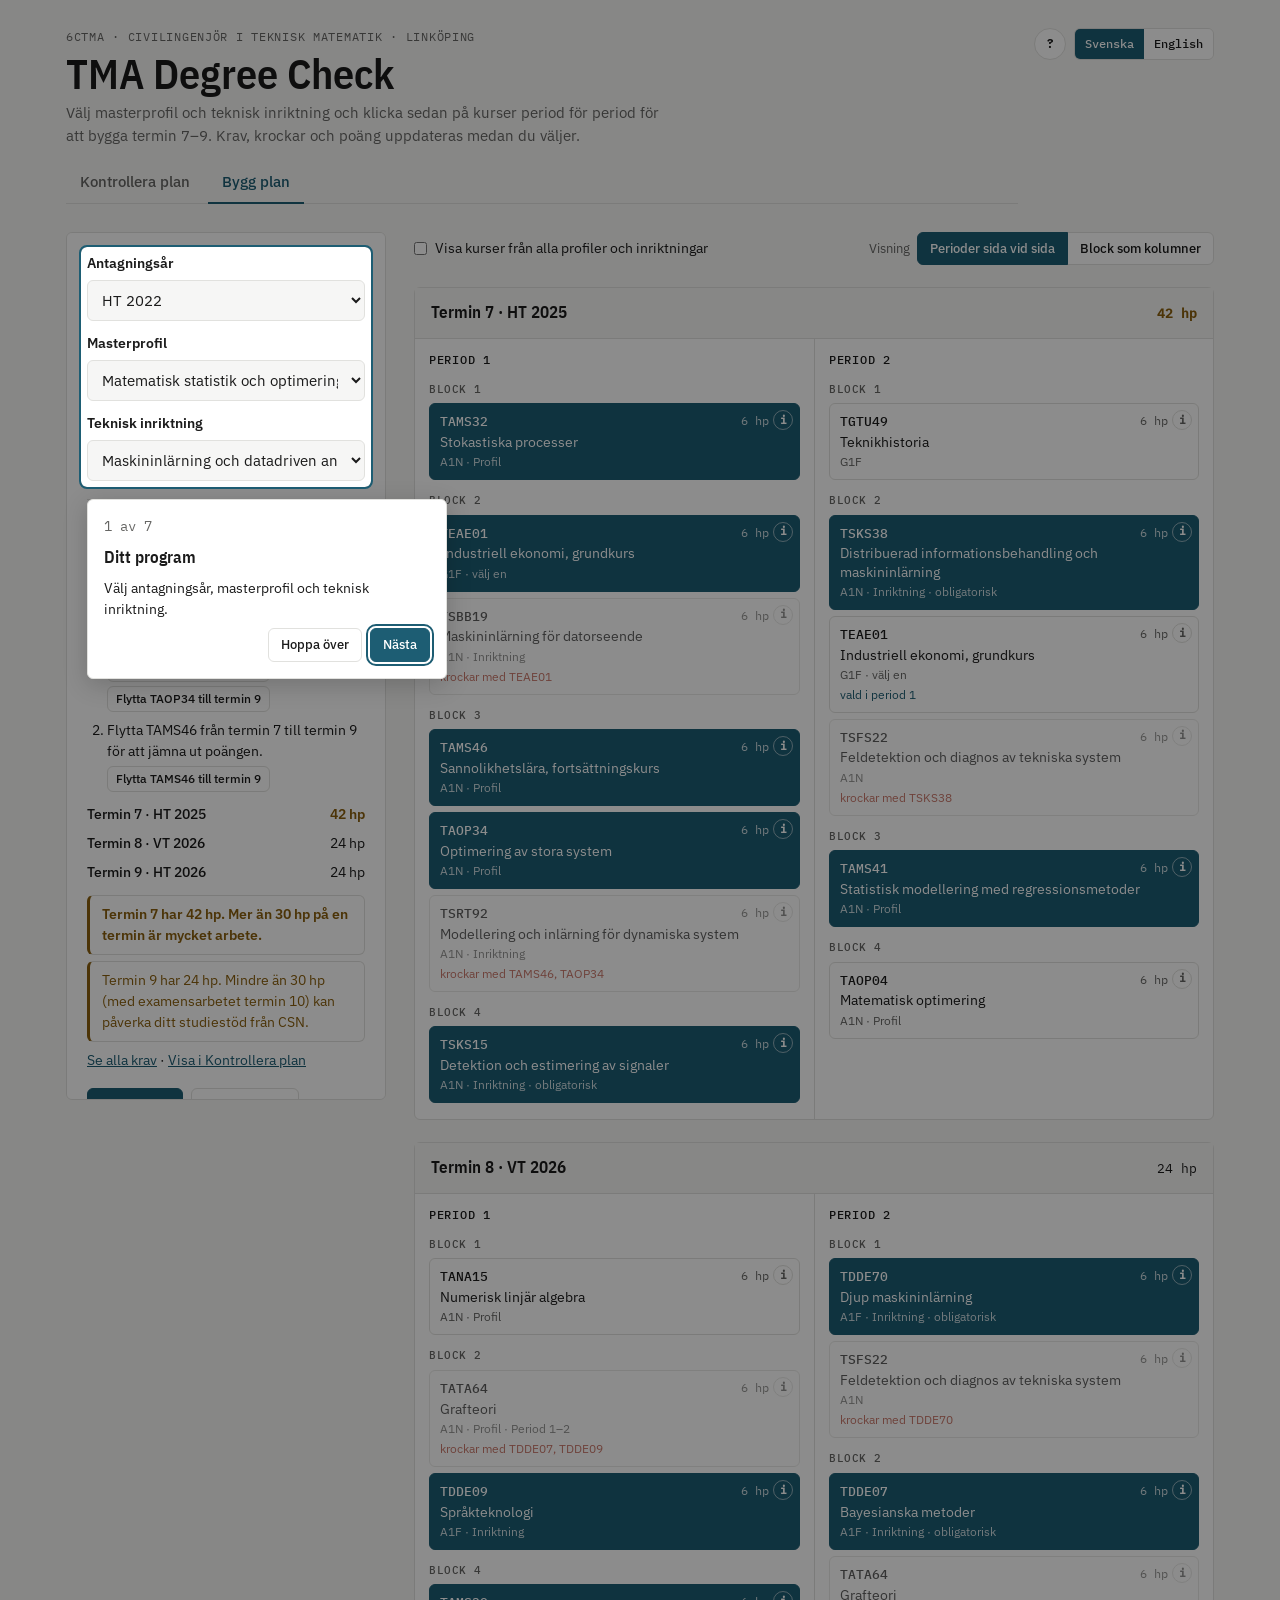
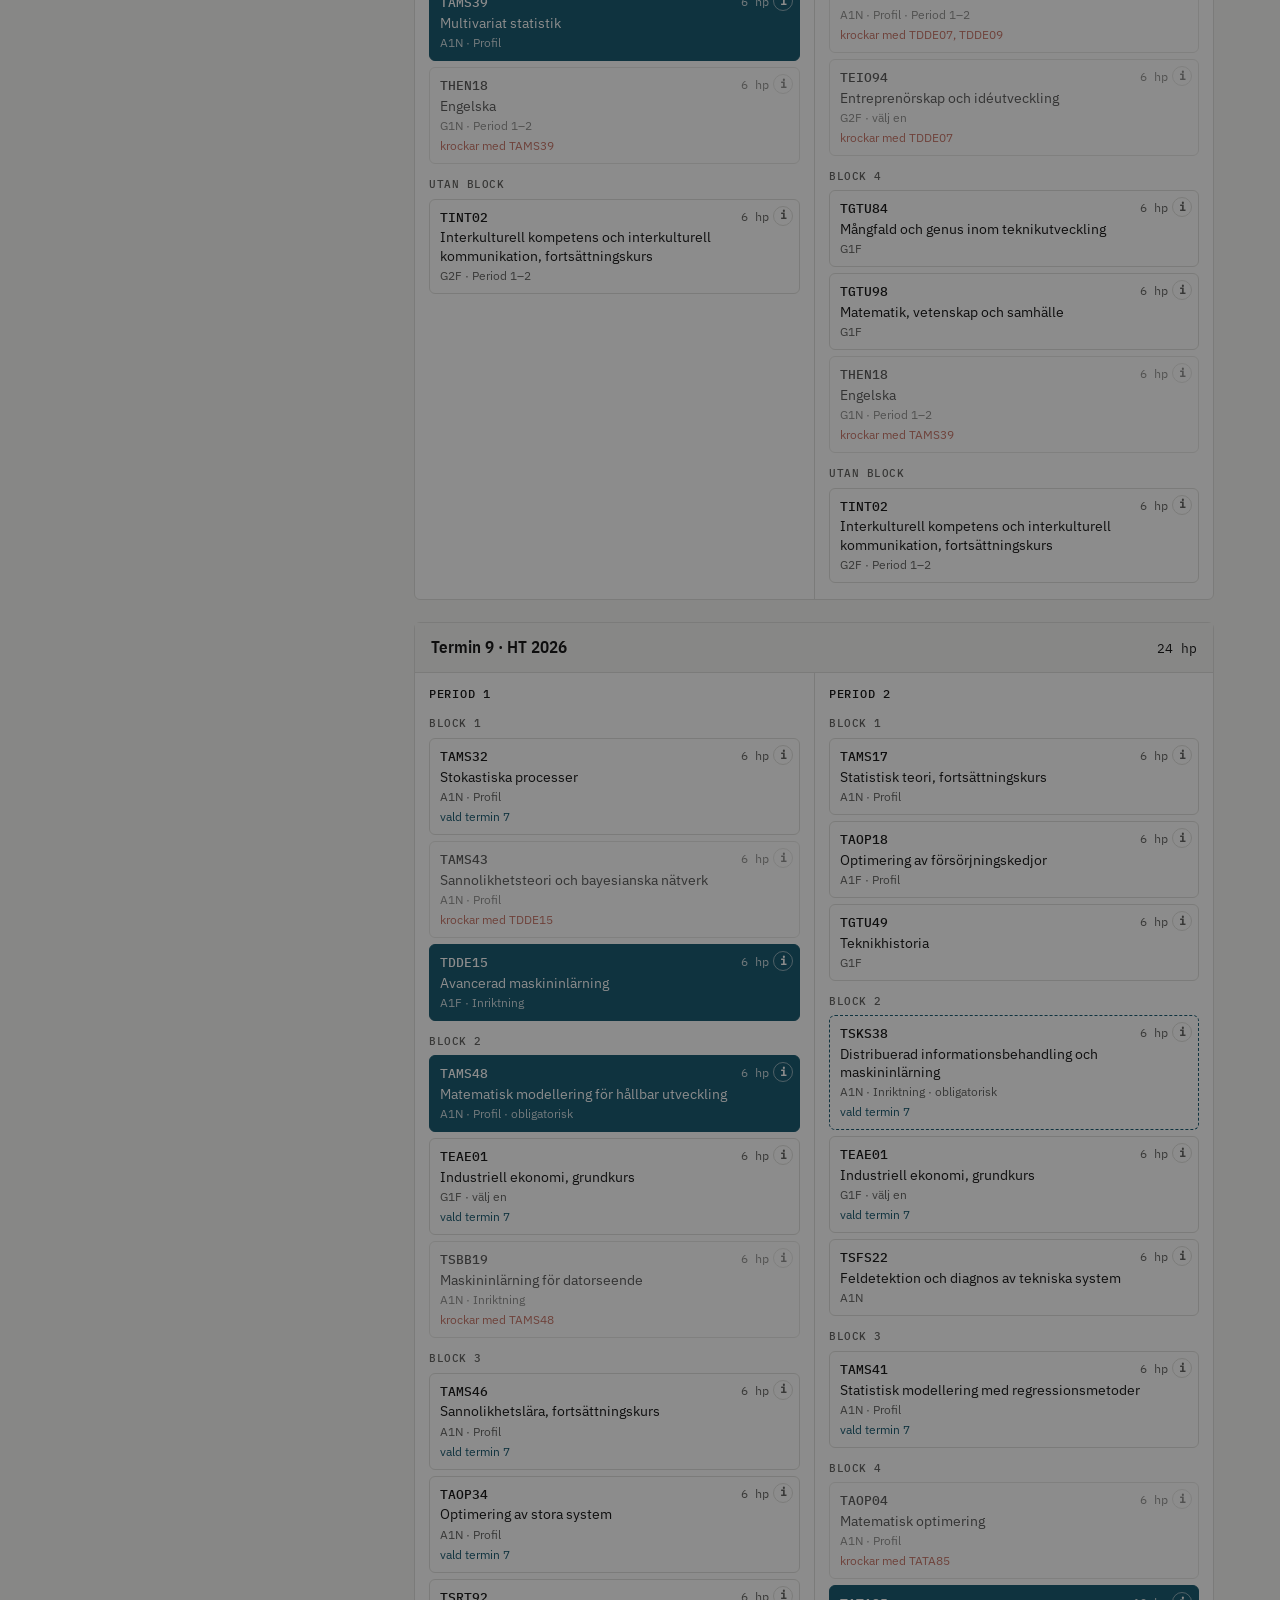
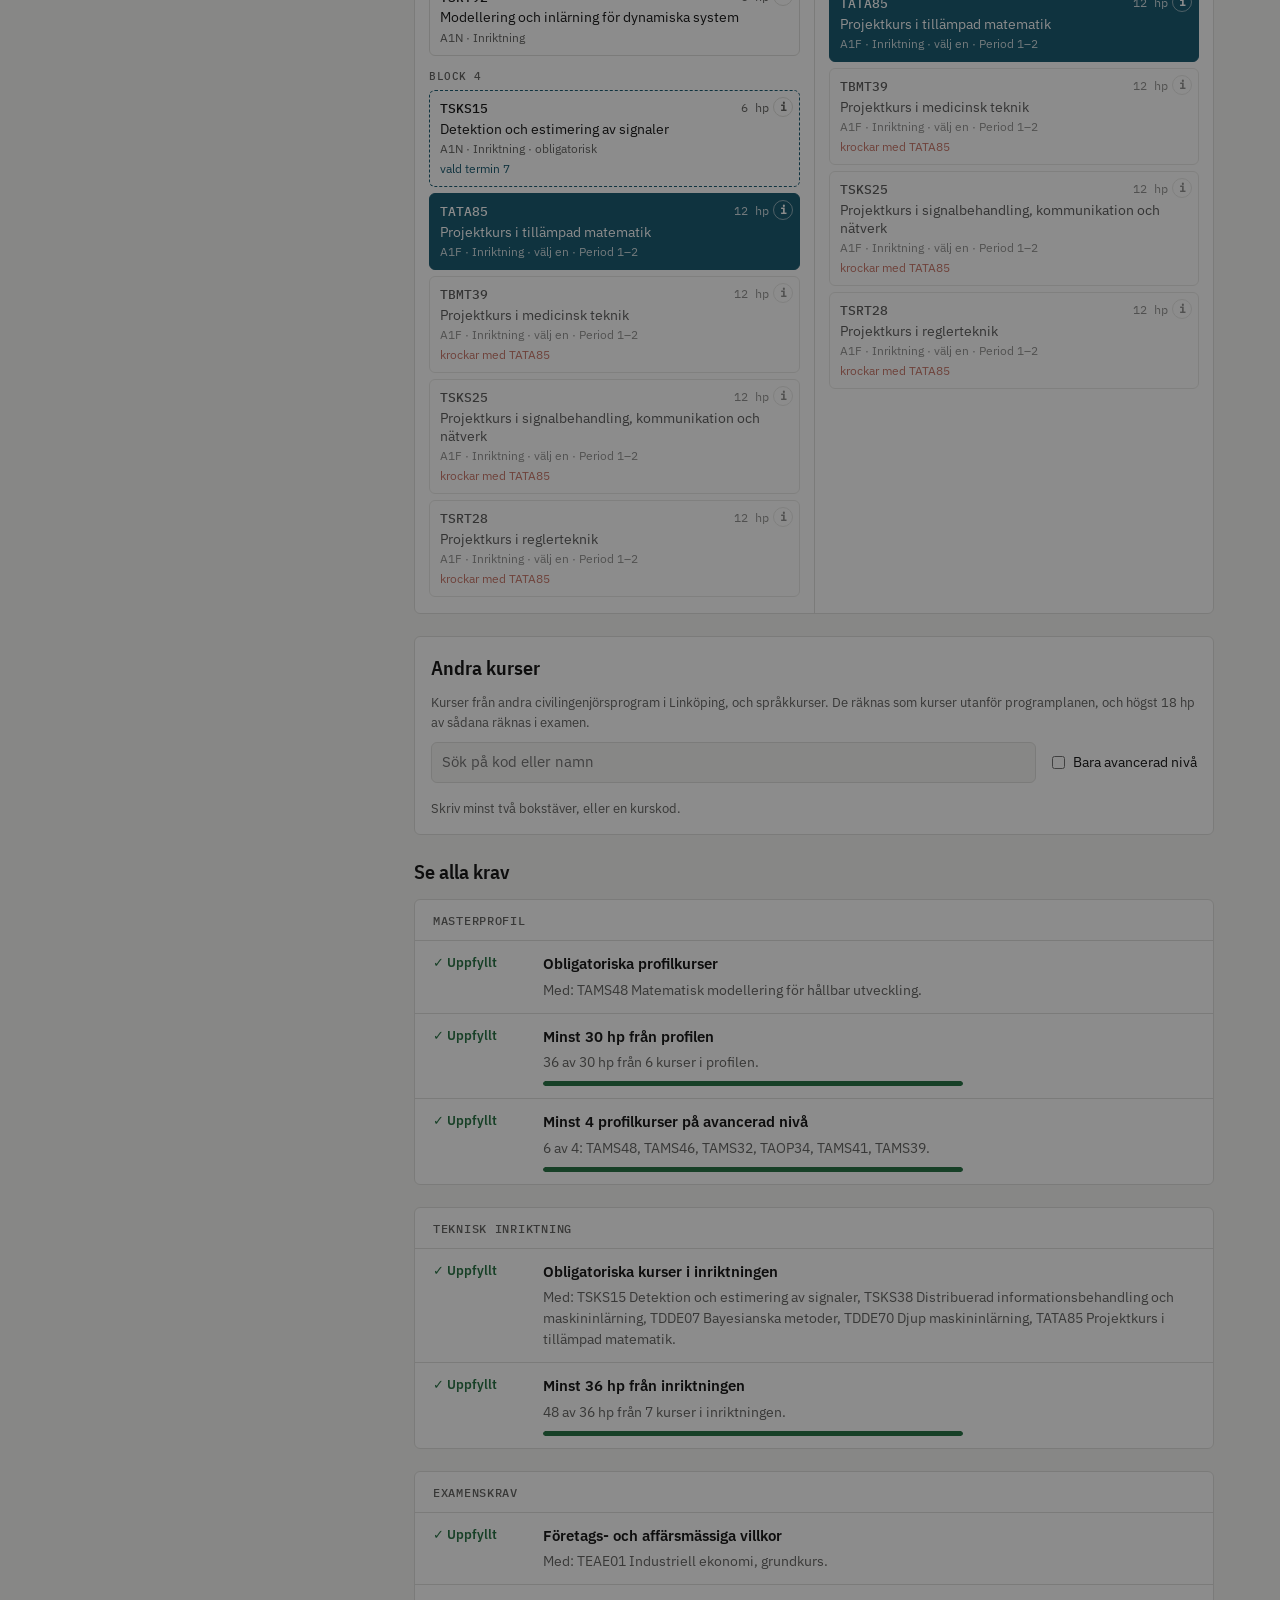
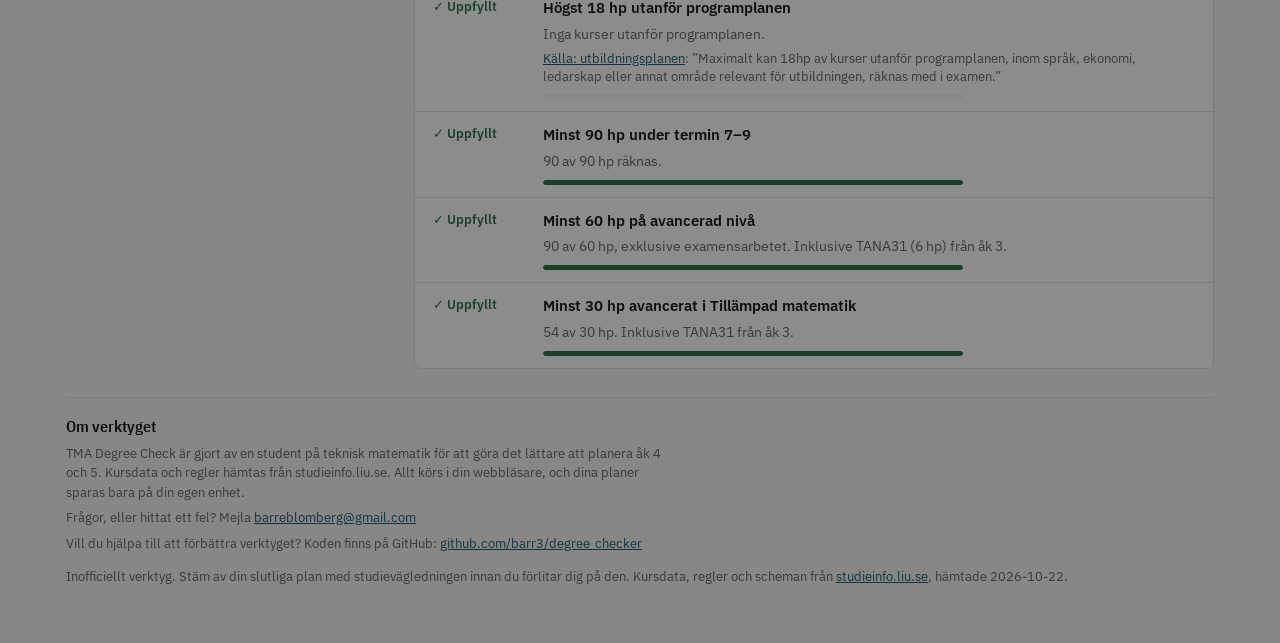
==== commit 789cd93d: "Builder feedback: offerings, semester 9 courses, links, guidance, layouts - Remember which offering " ====
--- a/planera.html
+++ b/planera.html
@@ -242,12 +242,11 @@
 
 /* Guided tour */
 .tour { position: fixed; inset: 0; z-index: 50; }
-.tour-spot { position: fixed; border-radius: var(--radius); box-shadow: 0 0 0 9999px rgba(0, 0, 0, .45); outline: 2px solid var(--accent); pointer-events: none; transition: all .2s ease; }
+.tour-spot { position: fixed; border-radius: var(--radius); box-shadow: 0 0 0 9999px rgba(0, 0, 0, .45); outline: 2px solid var(--accent); pointer-events: none; }
 .tour-card { position: fixed; width: min(360px, calc(100vw - 16px)); background: var(--surface); color: var(--ink); border: 1px solid var(--line); border-radius: var(--radius); padding: 16px; display: grid; gap: 8px; box-shadow: 0 6px 24px rgba(0, 0, 0, .18); }
 .tour-card h2 { font-size: 17px; }
 .tour-card p { margin: 0; font-size: 14px; }
 .tour-count { color: var(--muted); font-family: var(--font-mono); font-size: 11.5px; }
-@media (prefers-reduced-motion: reduce) { .tour-spot { transition: none; } }
 
 /* Toast */
 .toast { position: fixed; left: 50%; transform: translateX(-50%); bottom: calc(16px + env(safe-area-inset-bottom, 0px)); z-index: 40; max-width: min(520px, calc(100vw - 32px));
@@ -289,21 +288,53 @@
 .block { display: grid; gap: 6px; }
 .block h4 { margin: 0; font-family: var(--font-mono); font-size: 11px; font-weight: 500; letter-spacing: .05em; text-transform: uppercase; color: var(--muted); }
 
-.course { display: grid; gap: 2px; text-align: left; width: 100%; padding: 8px 10px; background: var(--surface); border: 1px solid var(--line); border-radius: var(--radius); font-weight: 400; }
-.course:hover { border-color: var(--accent); color: var(--ink); }
+.course { position: relative; border: 1px solid var(--line); border-radius: var(--radius); background: var(--surface); }
+.c-main { display: grid; gap: 2px; text-align: left; width: 100%; padding: 8px 30px 8px 10px; background: transparent; border: 0; border-radius: var(--radius); font-weight: 400; color: inherit; }
+.c-main:hover { color: inherit; }
+.course:hover { border-color: var(--accent); }
+.c-link { position: absolute; top: 6px; right: 6px; width: 20px; height: 20px; display: grid; place-items: center; border: 1px solid var(--line); border-radius: 50%;
+  font-family: var(--font-mono); font-size: 11px; font-weight: 600; text-decoration: none; color: var(--muted); background: var(--surface); }
+.c-link:hover { color: var(--accent); border-color: var(--accent); }
 .c-head { display: flex; justify-content: space-between; gap: 8px; }
 .c-code { font-family: var(--font-mono); font-size: 12.5px; font-weight: 500; }
 .c-hp { font-family: var(--font-mono); font-size: 12px; color: var(--muted); }
-.c-name { font-size: 13.5px; line-height: 1.35; overflow-wrap: anywhere; }
+.c-name { font-size: 13.5px; line-height: 1.35; overflow-wrap: break-word; hyphens: auto; }
 .c-meta { font-size: 12px; color: var(--muted); }
 .c-note { font-size: 12px; }
 .course.mandatory:not(.selected) { border-style: dashed; border-color: var(--accent); }
 .course.selected { background: var(--accent); border-color: var(--accent); color: var(--surface); }
 .course.selected .c-hp, .course.selected .c-meta { color: var(--surface); opacity: .8; }
-.course.selected:hover { color: var(--surface); opacity: .92; }
+.course.selected .c-link { background: transparent; color: var(--surface); border-color: rgba(255, 255, 255, .5); }
 .course.conflict { opacity: .7; }
 .course.conflict .c-note { color: var(--bad); }
 .course.elsewhere .c-note { color: var(--accent); }
+
+.grid-tools { display: flex; flex-wrap: wrap; justify-content: space-between; align-items: center; gap: 10px 20px; }
+.view-switch { display: flex; align-items: center; gap: 0; font-size: 13px; }
+.view-switch span { color: var(--muted); margin-right: 8px; }
+.view-switch button { border-radius: 0; margin-left: -1px; }
+.view-switch button:first-of-type { border-radius: var(--radius) 0 0 var(--radius); }
+.view-switch button:last-of-type { border-radius: 0 var(--radius) var(--radius) 0; }
+.view-switch button[aria-pressed="true"] { background: var(--accent); border-color: var(--accent); color: var(--surface); position: relative; }
+
+/* Blocks as columns: each period across the full width, the same block lines up in both periods */
+.periods.layout-blocks { grid-template-columns: minmax(0, 1fr); }
+.period-row { padding: 12px 14px 16px; display: grid; gap: 10px; }
+.period-row + .period-row { border-top: 1px solid var(--line); }
+.period-row h3 { color: var(--ink); }
+.block-cols { display: grid; grid-template-columns: repeat(var(--cols), minmax(0, 1fr)); gap: 10px; }
+.block-cols .block { align-content: start; }
+@media (max-width: 900px) { .block-cols { grid-template-columns: repeat(2, minmax(0, 1fr)); } }
+@media (max-width: 520px) { .block-cols { grid-template-columns: minmax(0, 1fr); } }
+
+/* How to meet the requirements */
+.todo { display: grid; gap: 6px; }
+.todo ol { margin: 0; padding-left: 20px; display: grid; gap: 8px; font-size: 14px; }
+.todo-actions { display: flex; flex-wrap: wrap; gap: 4px; margin-top: 4px; }
+.todo-actions button { font-size: 12px; padding: 3px 8px; }
+#todo .todo { background: var(--surface); border: 1px solid var(--line); border-left: 3px solid var(--accent); border-radius: var(--radius); padding: 14px 16px; }
+.course-link { color: inherit; text-decoration-color: var(--line); text-underline-offset: 3px; }
+.course-link:hover { color: var(--accent); }
 
 .other { display: grid; gap: 10px; background: var(--surface); border: 1px solid var(--line); border-radius: var(--radius); padding: 16px; }
 .other p { margin: 0; }
@@ -381,7 +412,14 @@
     </div>
 
     <section class="builder">
-      <label class="toggle"><input type="checkbox" id="show-all"> <span data-i18n="showAll"></span></label>
+      <div class="grid-tools">
+        <label class="toggle"><input type="checkbox" id="show-all"> <span data-i18n="showAll"></span></label>
+        <div class="view-switch" role="group" aria-labelledby="layout-label">
+          <span id="layout-label" data-i18n="layoutLabel"></span>
+          <button type="button" data-layout="periods" data-i18n="layoutPeriods"></button>
+          <button type="button" data-layout="blocks" data-i18n="layoutBlocks"></button>
+        </div>
+      </div>
       <div class="grid" id="grid"></div>
 
       <section class="other" id="other">
@@ -460,7 +498,7 @@
 const PAGE = 'plan';
 const DATA = [{"id":"5270","label":"HT 2022","rules":{"profileHp":30,"profileAdvCourses":4,"specHp":36,"outsideMax":18,"outsideText":"Maximalt kan 18hp av kurser utanför programplanen, inom språk, ekonomi, ledarskap eller annat område relevant för utbildningen, räknas med i examen.","businessText":["TEAE01","TEIO94"]},"business":["TEAE01","TEIO94"],"courses":{"TATB01":{"n":"Matematisk grundkurs","ne":"Foundation Course in Mathematics","hp":6.0,"l":"G1N","tm":true},"TANA82":{"n":"Ingenjörsprojekt","ne":"Engineering Project","hp":6.0,"l":"G1N","tm":true},"TATA24":{"n":"Linjär algebra","ne":"Linear Algebra","hp":8.0,"l":"G1N","tm":true},"TATB05":{"n":"Matematisk modellering","ne":"Mathematical Modeling","hp":4.0,"l":"G1N","tm":true},"TATA41":{"n":"Envariabelanalys 1","ne":"Calculus in One Variable 1","hp":6.0,"l":"G1F","tm":true},"TATA42":{"n":"Envariabelanalys 2","ne":"Calculus in One Variable 2","hp":6.0,"l":"G1F","tm":true},"TDDE44":{"n":"Programmering, grundkurs","ne":"Introduction to Computer Programming","hp":8.0,"l":"G1N","tm":false},"TFYB04":{"n":"Mekanik och grundläggande fysikaliska begrepp","ne":"Mechanics and Fundamental Physical Concepts","hp":8.0,"l":"G1F","tm":false},"TBMT32":{"n":"Medicintekniska utblickar","ne":"Perspectives on Biomedical Engineering","hp":2.0,"l":"G1N","tm":false},"TFFM12":{"n":"Fysikaliska utblickar","ne":"Perspectives on Physics","hp":2.0,"l":"G1X","tm":false},"TATA40":{"n":"Matematiska utblickar","ne":"Perspectives on Mathematics","hp":1.0,"l":"G1N","tm":true},"TGTU96":{"n":"Hållbar studiesituation","ne":"Sustainable study situation","hp":2.0,"l":"G1N","tm":false},"TATA43":{"n":"Flervariabelanalys","ne":"Calculus in Several Variables","hp":8.0,"l":"G1F","tm":true},"TANA21":{"n":"Beräkningsmatematik","ne":"Scientific Computing","hp":6.0,"l":"G1F","tm":true},"TATA32":{"n":"Diskret matematik","ne":"Discrete Mathematics","hp":8.0,"l":"G1N","tm":true},"TATA44":{"n":"Vektoranalys","ne":"Vector Analysis","hp":4.0,"l":"G1F","tm":true},"TATA45":{"n":"Komplex analys","ne":"Complex Analysis","hp":6.0,"l":"G2F","tm":true},"TFYB06":{"n":"Elektromagnetism","ne":"Electromagnetism","hp":6.0,"l":"G2X","tm":false},"TAMS14":{"n":"Sannolikhetslära","ne":"Probability, First Course","hp":4.0,"l":"G1F","tm":true},"TAOP07":{"n":"Optimeringslära grundkurs","ne":"Introduction to Optimization","hp":6.0,"l":"G1F","tm":true},"TATA53":{"n":"Linjär algebra, överkurs","ne":"Linear Algebra, Honours Course","hp":6.0,"l":"G2F","tm":true},"TFYB07":{"n":"Elektromagnetiska vågor","ne":"Electromagnetic Waves","hp":2.0,"l":"G2F","tm":false},"TAOP24":{"n":"Optimeringslära fortsättningskurs","ne":"Optimization, Advanced Course","hp":6.0,"l":"G2F","tm":true},"TSKS34":{"n":"Komplexa nätverk","ne":"Complex Networks","hp":6.0,"l":"G2F","tm":false},"TPTE06":{"n":"Praktik","ne":"Industrial Placement","hp":6.0,"l":"G2F","tm":false},"TAMS24":{"n":"Statistisk teori, grk","ne":"Statistics, First Course","hp":4.0,"l":"G2F","tm":true},"TATA77":{"n":"Fourieranalys","ne":"Fourier Analysis","hp":6.0,"l":"G2F","tm":true},"TDDE71":{"n":"Programmering och datastrukturer","ne":"Programming and Data Structures","hp":8.0,"l":"G2F","tm":false},"TDDE69":{"n":"Maskininlärning, grundkurs","ne":"Machine Learning, Basic Course","hp":6.0,"l":"G2F","tm":false},"TSBB36":{"n":"Multidimensionell signal- och bildanalys","ne":"Multidimensional Signal and Image Analysis","hp":6.0,"l":"G2X","tm":false},"TATB06":{"n":"Teknisk matematik kandidatprojekt","ne":"Applied Mathematics - Bachelor Project","hp":16.0,"l":"G2X","tm":true},"TSKS37":{"n":"Tekniska beräkningar i Python","ne":"Engineering Computations in Python","hp":2.0,"l":"G1F","tm":false},"TSRT12":{"n":"Reglerteknik","ne":"Automatic Control","hp":6.0,"l":"G2F","tm":false},"TINT01":{"n":"Introduktionskurs i interkulturell kompetens","ne":"Introduction to Intercultural Competence","hp":2.0,"l":"G1N","tm":false},"TANA31":{"n":"Beräkningsmetoder för ordinära och partiella differentialekvationer","ne":"Computational Methods for Ordinary and Partial Differential Equations","hp":6.0,"l":"A1N","tm":true},"TEAE01":{"n":"Industriell ekonomi, grundkurs","ne":"Industrial Economics, Basic Course","hp":6.0,"l":"G1F","tm":false,"sem":[7,9],"s":{"HT":[[[2,"2"]],[[1,"2"]]]}},"TGTU49":{"n":"Teknikhistoria","ne":"History of Technology","hp":6.0,"l":"G1F","tm":false,"sem":[7],"s":{"HT":[[[2,"1"]]]}},"TAMS32":{"n":"Stokastiska processer","ne":"Stochastic Processes","hp":6.0,"l":"A1N","tm":true,"sem":[7],"s":{"HT":[[[1,"1"]]]}},"TAMS46":{"n":"Sannolikhetslära, fortsättningskurs","ne":"Probability Theory, Second Course","hp":6.0,"l":"A1N","tm":true,"sem":[7],"s":{"HT":[[[1,"3"]]]}},"TATA34":{"n":"Analys, överkurs","ne":"Real Analysis, Honours Course","hp":6.0,"l":"G2F","tm":true,"sem":[7],"s":{"HT":[[[1,"4"],[2,"4"]]]}},"TATA55":{"n":"Abstrakt algebra","ne":"Abstract Algebra","hp":6.0,"l":"G2F","tm":true,"sem":[7],"s":{"HT":[[[1,"3"],[2,"3"]]]}},"TATA74":{"n":"Differentialgeometri","ne":"Differential Geometry","hp":6.0,"l":"G2F","tm":true,"sem":[7],"s":{"HT":[[[1,"3"],[2,"3"]]]}},"TATM85":{"n":"Funktionalanalys","ne":"Functional Analysis","hp":6.0,"l":"A1N","tm":true,"sem":[7],"s":{"HT":[[[1,"2"],[2,"2"]]]}},"TATA71":{"n":"Ordinära differentialekvationer och dynamiska system","ne":"Ordinary Differential Equations and Dynamical Systems","hp":6.0,"l":"G2F","tm":true,"sem":[7],"s":{"HT":[[[2,"2"]]]}},"TAOP34":{"n":"Optimering av stora system","ne":"Large Scale Optimization","hp":6.0,"l":"A1N","tm":true,"sem":[7],"s":{"HT":[[[1,"3"]]]}},"TAMS41":{"n":"Statistisk modellering med regressionsmetoder","ne":"Statistical Modelling with Regression Methods","hp":6.0,"l":"A1N","tm":true,"sem":[7],"s":{"HT":[[[2,"3"]]]}},"TAOP04":{"n":"Matematisk optimering","ne":"Mathematical Optimization","hp":6.0,"l":"A1N","tm":true,"sem":[7],"s":{"HT":[[[2,"4"]]]}},"TSRT92":{"n":"Modellering och inlärning för dynamiska system","ne":"Modelling and Learning for Dynamical Systems","hp":6.0,"l":"A1N","tm":false,"sem":[7,9],"s":{"HT":[[[1,"3"]]]}},"TSFS22":{"n":"Feldetektion och diagnos av tekniska system","ne":"Fault detection and diagnosis of technical systems","hp":6.0,"l":"A1N","tm":false,"sem":[7,8],"s":{"HT":[[[2,"2"]]],"VT":[[[2,"1"]]]}},"TSRT08":{"n":"Optimal styrning","ne":"Optimal Control","hp":6.0,"l":"A1N","tm":false,"sem":[7],"s":{"HT":[[[2,"3"]]]}},"TSRT78":{"n":"Digital signalbehandling","ne":"Digital Signal Processing","hp":6.0,"l":"A1F","tm":false,"sem":[7],"s":{"HT":[[[2,"2"]]]}},"TBME04":{"n":"Anatomi och fysiologi","ne":"Anatomy and Physiology","hp":6.0,"l":"G2F","tm":false,"sem":[7],"s":{"HT":[[[1,"3"]]]}},"TBMT42":{"n":"Systembiologi, digitala tvillingar och AI","ne":"Systems Biology, Digital Twins and AI","hp":6.0,"l":"A1N","tm":false,"sem":[7],"s":{"HT":[[[1,"1"]]]}},"TBMT01":{"n":"Analys av bioelektriska signaler","ne":"Biomedical Signal Processing","hp":6.0,"l":"A1F","tm":false,"sem":[7],"s":{"HT":[[[2,"1"]]]}},"TMQU03":{"n":"Offensiv kvalitetsutveckling, gk","ne":"Quality Management and Engineering","hp":6.0,"l":"G2F","tm":false,"sem":[7],"s":{"HT":[[[1,"2"]]]}},"TMQU12":{"n":"Lean Production","ne":"Lean Production","hp":6.0,"l":"A1N","tm":false,"sem":[7],"s":{"HT":[[[2,"2"]]]}},"TPPE17":{"n":"Corporate Finance","ne":"Corporate Finance","hp":6.0,"l":"G2F","tm":false,"sem":[7],"s":{"HT":[[[1,"4"]]]}},"TPPE29":{"n":"Finansiella marknader och instrument","ne":"Financial Markets and Instruments","hp":6.0,"l":"A1N","tm":false,"sem":[7],"s":{"HT":[[[2,"2"]]]}},"TFYA18":{"n":"Fysikens matematiska metoder","ne":"Mathematical Methods of Physics","hp":6.0,"l":"A1N","tm":true,"sem":[7],"s":{"HT":[[[1,"3"]]]}},"TFYA40":{"n":"Analytisk mekanik","ne":"Analytical Mechanics","hp":6.0,"l":"A1N","tm":true,"sem":[7],"s":{"HT":[[[1,"1"],[2,"3"]]]}},"TFFY54":{"n":"Kvantmekanik","ne":"Quantum Mechanics","hp":6.0,"l":"A1N","tm":false,"sem":[7],"s":{"HT":[[[1,"2"]]]}},"TFYA12":{"n":"Termodynamik och statistisk mekanik","ne":"Thermodynamics and Statistical Mechanics","hp":6.0,"l":"G2F","tm":false,"sem":[7],"s":{"HT":[[[2,"4"]]]}},"TSKS15":{"n":"Detektion och estimering av signaler","ne":"Detection and Estimation of Signals","hp":6.0,"l":"A1N","tm":false,"sem":[7],"s":{"HT":[[[1,"4"]]]}},"TSBB19":{"n":"Maskininlärning för datorseende","ne":"Machine Learning for Computer Vision","hp":6.0,"l":"A1N","tm":false,"sem":[7],"s":{"HT":[[[1,"2"]]]}},"TSKS38":{"n":"Distribuerad informationsbehandling och maskininlärning","ne":"Distributed Information Processing and Machine Learning","hp":6.0,"l":"A1N","tm":false,"sem":[7],"s":{"HT":[[[2,"2"]]]}},"TSBB08":{"n":"Digital bildbehandling grundkurs","ne":"Digital Image Processing","hp":6.0,"l":"A1N","tm":false,"sem":[7],"s":{"HT":[[[1,"4"]]]}},"TSDT14":{"n":"Signalteori","ne":"Signal Theory","hp":6.0,"l":"A1N","tm":false,"sem":[7],"s":{"HT":[[[1,"1"]]]}},"TSBB21":{"n":"Beräkningsfotografi","ne":"Computational Photography","hp":6.0,"l":"A1F","tm":false,"sem":[7],"s":{"HT":[[[2,"4"]]]}},"TDDD38":{"n":"Avancerad programmering i C++","ne":"Advanced Programming in C++","hp":6.0,"l":"A1N","tm":false,"sem":[7],"s":{"HT":[[[1,"2"],[2,"1"]]]}},"TDDD72":{"n":"Logik","ne":"Logic","hp":6.0,"l":"G1F","tm":false,"sem":[7],"s":{"HT":[[[2,"2"]]]}},"THEN18":{"n":"Engelska","ne":"English","hp":6.0,"l":"G1N","tm":false,"sem":[8],"s":{"VT":[[[1,"4"],[2,"4"]]]}},"TINT02":{"n":"Interkulturell kompetens och interkulturell kommunikation, fortsättningskurs","ne":"Intercultural Competence and Intercultural Communication, Continued Course","hp":6.0,"l":"G2F","tm":false,"sem":[8],"s":{"VT":[[[1,"-"],[2,"-"]]]}},"TEIO94":{"n":"Entreprenörskap och idéutveckling","ne":"Entrepreneurship and Idea Development","hp":6.0,"l":"G2F","tm":false,"sem":[8],"s":{"VT":[[[2,"2"]]]}},"TGTU84":{"n":"Mångfald och genus inom teknikutveckling","ne":"Diversity and Gender in Engineering","hp":6.0,"l":"G1F","tm":false,"sem":[8],"s":{"VT":[[[2,"4"]]]}},"TGTU98":{"n":"Matematik, vetenskap och samhälle","ne":"Mathematics, Science and Society","hp":6.0,"l":"G1F","tm":false,"sem":[8],"s":{"VT":[[[2,"4"]]]}},"TANA15":{"n":"Numerisk linjär algebra","ne":"Numerical Linear Algebra","hp":6.0,"l":"A1N","tm":true,"sem":[8],"s":{"VT":[[[1,"1"]]]}},"TATA27":{"n":"Partiella differentialekvationer","ne":"Partial Differential Equations","hp":6.0,"l":"A1N","tm":true,"coord":["TATA66"],"sem":[8],"s":{"VT":[[[1,"3"],[2,"3"]]]}},"TATA54":{"n":"Talteori","ne":"Number Theory","hp":6.0,"l":"G2F","tm":true,"coord":["TATA64"],"sem":[8],"s":{"VT":[[[1,"2"],[2,"2"]]]}},"TATA64":{"n":"Grafteori","ne":"Graph Theory","hp":6.0,"l":"A1N","tm":true,"coord":["TATA54"],"sem":[8],"s":{"VT":[[[1,"2"],[2,"2"]]]}},"TATA66":{"n":"Fourier- och waveletanalys","ne":"Fourier and Wavelet Analysis","hp":6.0,"l":"A1N","tm":true,"coord":["TATA27"],"sem":[8],"s":{"VT":[[[1,"3"],[2,"3"]]]}},"TAMS39":{"n":"Multivariat statistik","ne":"Multivariate Statistical Methods","hp":6.0,"l":"A1N","tm":true,"sem":[8],"s":{"VT":[[[1,"4"]]]}},"TSRT09":{"n":"Reglerteori","ne":"Control Theory","hp":6.0,"l":"A1N","tm":false,"sem":[8],"s":{"VT":[[[1,"3"]]]}},"TSRT07":{"n":"Industriell reglerteknik","ne":"Industrial Control Systems","hp":6.0,"l":"A1N","tm":false,"sem":[8],"s":{"VT":[[[1,"2"]]]}},"TSRT14":{"n":"Sensorfusion","ne":"Sensor Fusion","hp":6.0,"l":"A1N","tm":false,"sem":[8],"s":{"VT":[[[2,"3"]]]}},"TBMT09":{"n":"Fysiologiska tryck och flöden","ne":"Physiological Pressures and Flows","hp":6.0,"l":"A1N","tm":false,"sem":[8],"s":{"VT":[[[1,"1"]]]}},"TBME08":{"n":"Biomedicinsk modellering och simulering","ne":"Biomedical Modeling and Simulation","hp":6.0,"l":"A1N","tm":false,"sem":[8],"s":{"VT":[[[2,"3"]]]}},"TMQU31":{"n":"Statistisk kvalitetsstyrning","ne":"Statistical Quality Control","hp":6.0,"l":"A1N","tm":false,"sem":[8],"s":{"VT":[[[1,"2"]]]}},"TEIO13":{"n":"Ledarskap och industriellt förändringsarbete","ne":"Leadership and Organizational Change","hp":6.0,"l":"A1N","tm":false,"sem":[8],"s":{"VT":[[[1,"4"]]]}},"TMQU04":{"n":"Six Sigma Quality","ne":"Six Sigma Quality","hp":6.0,"l":"A1F","tm":false,"sem":[8],"s":{"VT":[[[2,"2"]]]}},"TMQU13":{"n":"Kundfokuserad produkt- och tjänsteutveckling","ne":"Customer Focused Product and Service Development","hp":6.0,"l":"A1N","tm":false,"sem":[8],"s":{"VT":[[[2,"4"]]]}},"TAMS29":{"n":"Stokastiska processer för finansmarknadsmodeller","ne":"Stochastic Processes Applied to Financial Models","hp":6.0,"l":"A1F","tm":true,"sem":[8],"s":{"VT":[[[1,"3"]]]}},"TPPE32":{"n":"Finansiell riskhantering","ne":"Financial Risk Management","hp":6.0,"l":"A1F","tm":false,"sem":[8],"s":{"VT":[[[1,"2"]]]}},"TPPE33":{"n":"Portföljförvaltning","ne":"Portfolio Management","hp":6.0,"l":"A1N","tm":false,"sem":[8],"s":{"VT":[[[2,"2"]]]}},"TATA75":{"n":"Relativitetsteori","ne":"Theory of Relativity","hp":6.0,"l":"A1F","tm":true,"sem":[8],"s":{"VT":[[[1,"1"],[2,"4"]]]}},"TFYA17":{"n":"Projektlaborationer i fysik","ne":"Advanced Project Work in Applied Physics","hp":6.0,"l":"A1F","tm":false,"sem":[8],"s":{"VT":[[[1,"-"],[2,"-"]]]}},"TFYA36":{"n":"Kaos och icke-linjära fenomen","ne":"Chaos and Non-Linear Phenomena","hp":6.0,"l":"A1N","tm":true,"sem":[8],"s":{"VT":[[[2,"1"]]]}},"TDDE09":{"n":"Språkteknologi","ne":"Natural Language Processing","hp":6.0,"l":"A1F","tm":false,"sem":[8],"s":{"VT":[[[1,"2"]]]}},"TDDE07":{"n":"Bayesianska metoder","ne":"Bayesian Learning","hp":6.0,"l":"A1F","tm":false,"sem":[8],"s":{"VT":[[[2,"2"]]]}},"TDDE70":{"n":"Djup maskininlärning","ne":"Deep Learning","hp":6.0,"l":"A1F","tm":false,"sem":[8],"s":{"VT":[[[2,"1"]]]}},"TSBB34":{"n":"Datorseende för videoanalys","ne":"Computer Vision for Video Analysis","hp":6.0,"l":"A1N","tm":false,"sem":[8],"s":{"VT":[[[1,"1"]]]}},"TSBB33":{"n":"3D-datorseende","ne":"3D Computer Vision","hp":6.0,"l":"A1N","tm":false,"sem":[8],"s":{"VT":[[[2,"3"]]]}},"TDDD20":{"n":"Konstruktion och analys av algoritmer","ne":"Design and Analysis of Algorithms","hp":6.0,"l":"A1N","tm":false,"sem":[8],"s":{"VT":[[[1,"3"]]]}},"TDDD95":{"n":"Algoritmisk problemlösning","ne":"Algorithmic Problem Solving","hp":6.0,"l":"A1F","tm":false,"sem":[8],"s":{"VT":[[[1,"1"],[2,"4"]]]}},"TAMS48":{"n":"Matematisk modellering för hållbar utveckling","ne":"Mathematical Modelling for Sustainable Development","hp":6.0,"l":"A1N","tm":true,"sem":[9],"s":{"HT":[[[1,"2"]]]}},"TATA78":{"n":"Komplex analys fk","ne":"Complex Analysis, Second Course","hp":6.0,"l":"A1N","tm":true,"coord":["TATB10"],"sem":[9],"s":{"HT":[[[1,"3"],[2,"3"]]]}},"TATB10":{"n":"Matrisanalys","ne":"Matrix Analysis","hp":6.0,"l":"A1N","tm":true,"coord":["TATA78"],"sem":[9],"s":{"HT":[[[1,"1"],[2,"3"]]]}},"TATM38":{"n":"Matematiska modeller i biologi","ne":"Mathematical Models in Biology","hp":6.0,"l":"A1N","tm":true,"sem":[9],"s":{"HT":[[[1,"3"]]]}},"TAMS43":{"n":"Sannolikhetsteori och bayesianska nätverk","ne":"Probability Theory and Bayesian Networks","hp":6.0,"l":"A1N","tm":true,"sem":[9],"s":{"HT":[[[1,"1"]]]}},"TAMS17":{"n":"Statistisk teori, fortsättningskurs","ne":"Statistical Theory, Advanced Course","hp":6.0,"l":"A1N","tm":true,"sem":[9],"s":{"HT":[[[2,"1"]]]}},"TAOP18":{"n":"Optimering av försörjningskedjor","ne":"Supply Chain Optimization","hp":6.0,"l":"A1F","tm":true,"sem":[9],"s":{"HT":[[[2,"1"]]]}},"TSFS12":{"n":"Autonoma farkoster - planering, reglering och lärande system","ne":"Autonomous Vehicles - Planning, Control, and Learning Systems","hp":6.0,"l":"A1N","tm":false,"sem":[9],"s":{"HT":[[[1,"1"]]]}},"TATA85":{"n":"Projektkurs i tillämpad matematik","ne":"Project Course in Applied Mathematics","hp":12.0,"l":"A1F","tm":true,"sem":[9],"s":{"HT":[[[1,"4"],[2,"4"]]]}},"TSRT28":{"n":"Projektkurs i reglerteknik","ne":"Project Course in Automatic Control","hp":12.0,"l":"A1F","tm":false,"sem":[9],"s":{"HT":[[[1,"4"],[2,"4"]]]}},"TBMT39":{"n":"Projektkurs i medicinsk teknik","ne":"Project Course in Biomedical Engineering","hp":12.0,"l":"A1F","tm":false,"sem":[9],"s":{"HT":[[[1,"4"],[2,"4"]]]}},"TBMT57":{"n":"Biomedicinsk optik","ne":"Biomedical Optics","hp":6.0,"l":"A1F","tm":false,"sem":[9],"s":{"HT":[[[1,"1"]]]}},"TMQU47":{"n":"Kvalitetsutveckling och robust konstruktion","ne":"Quality Engineering and Design","hp":6.0,"l":"A1N","tm":false,"sem":[9],"s":{"HT":[[[1,"4"]]]}},"TPPE53":{"n":"Finansiell värderingsmetodik","ne":"Financial Valuation Methodology","hp":6.0,"l":"A1F","tm":false,"sem":[9],"s":{"HT":[[[1,"3"]]]}},"TPPE66":{"n":"Företagsvärdering","ne":"Investment Valuation","hp":6.0,"l":"A1F","tm":false,"sem":[9],"s":{"HT":[[[1,"4"],[2,"4"]]]}},"TPPE61":{"n":"Finansiell optimering","ne":"Financial Optimization","hp":6.0,"l":"A1F","tm":true,"sem":[9],"s":{"HT":[[[2,"2"]]]}},"TFYB13":{"n":"Projektkurs i teknisk fysik","ne":"Project Course in Applied Physics","hp":12.0,"l":"A1F","tm":false,"sem":[9],"s":{"HT":[[[1,"4"],[2,"4"]]]}},"TSKS25":{"n":"Projektkurs i signalbehandling, kommunikation och nätverk","ne":"Project Course in Signal Processing, Communications and Networking","hp":12.0,"l":"A1F","tm":false,"sem":[9],"s":{"HT":[[[1,"4"],[2,"4"]]]}},"TDDE15":{"n":"Avancerad maskininlärning","ne":"Advanced Machine Learning","hp":6.0,"l":"A1F","tm":false,"sem":[9],"s":{"HT":[[[1,"1"]]]}},"TSBB22":{"n":"Projektkurs i bilder och grafik","ne":"Project Course in Images and Graphics","hp":12.0,"l":"A1F","tm":false,"sem":[9],"s":{"HT":[[[1,"4"],[2,"4"]]]}},"TDDD56":{"n":"Multicore- och GPU-Programmering","ne":"Multicore and GPU Programming","hp":6.0,"l":"A1N","tm":false,"sem":[9],"s":{"HT":[[[2,"2"]]]}},"TDDD08":{"n":"Logikprogrammering","ne":"Logic Programming","hp":6.0,"l":"A1N","tm":false,"sem":[9],"s":{"HT":[[[1,"4"]]]}},"TQXX33":{"n":"Examensarbete","ne":"Degree project - Master’s Thesis","hp":30.0,"l":"A2E","tm":false}},"groups":{"TIAU":{"name":"Autonoma system","name_en":"Autonomous Systems","kind":"spec","c":{"TSRT92":"v","TSFS22":"v","TSRT08":"v","TSRT78":"v","TSRT09":"o","TSRT07":"v","TSRT14":"v","TSFS12":"o","TATA85":"o/v","TSRT28":"o/v"}},"TMBA":{"name":"Beräkningsmatematik och analys","name_en":"Computational Mathematics and Analysis","kind":"profile","c":{"TAMS32":"v","TAMS46":"v","TATA34":"v","TATA55":"v","TATA74":"v","TATM85":"v","TATA71":"v","TANA15":"v","TATA27":"v","TATA54":"v","TATA64":"v","TATA66":"v","TAMS48":"o","TATA78":"v","TATB10":"v","TATM38":"v"}},"TIBM":{"name":"Biomedicinsk modellering och simulering","name_en":"Biomedical Modeling and Simulation","kind":"spec","c":{"TBME04":"o","TBMT42":"o","TBMT01":"v","TBMT09":"o","TBME08":"o","TBMT39":"o","TBMT57":"v"}},"TIKV":{"name":"Datadriven verksamhetsutveckling","name_en":"Data-driven Quality Improvement","kind":"spec","c":{"TMQU03":"o","TMQU12":"o","TMQU31":"o","TEIO13":"v","TMQU04":"o","TMQU13":"v","TATA85":"o","TMQU47":"v"}},"TIFM":{"name":"Finansiell matematik","name_en":"Financial Mathematics","kind":"spec","c":{"TEAE01":"o","TPPE17":"o","TPPE29":"v","TAMS29":"v","TPPE32":"v","TPPE33":"v","TATA85":"o","TPPE53":"v","TPPE66":"v","TPPE61":"o"}},"TIFY":{"name":"Fysik","name_en":"Physics","kind":"spec","c":{"TFYA18":"o","TFYA40":"o","TFFY54":"v","TFYA12":"v","TATA75":"v","TFYA17":"v","TFYA36":"v","TFYB13":"o"}},"TIMI":{"name":"Maskininlärning och datadriven analys","name_en":"Machine Learning and Data Science","kind":"spec","c":{"TSKS15":"o","TSBB19":"v","TSRT92":"v","TSKS38":"o","TDDE09":"v","TDDE07":"o","TDDE70":"o","TATA85":"o/v","TBMT39":"o/v","TSKS25":"o/v","TSRT28":"o/v","TDDE15":"v"}},"TMSO":{"name":"Matematisk statistik och optimeringslära","name_en":"Mathematical Statistics and Optimization","kind":"profile","c":{"TAMS32":"v","TAMS46":"v","TAOP34":"v","TAMS41":"v","TAOP04":"v","TAMS39":"v","TANA15":"v","TATA64":"v","TAMS48":"o","TAMS43":"v","TAMS17":"v","TAOP18":"v"}},"TIMD":{"name":"Matematiskt datorseende","name_en":"Mathematical Computer Vision","kind":"spec","c":{"TSBB08":"o","TSDT14":"o","TSBB21":"o","TSRT78":"v","TSBB34":"v","TSBB33":"o","TDDE70":"v","TSBB22":"o","TDDD56":"v"}},"TITD":{"name":"Teoretisk datalogi","name_en":"Theoretical Computer Science","kind":"spec","c":{"TDDD38":"v","TDDD72":"o","TDDD20":"o","TDDD95":"v","TATA85":"o","TDDD08":"v"}}},"general":{"TEAE01":"o/v","TGTU49":"v","THEN18":"v","TINT02":"v","TEIO94":"o/v","TGTU84":"v","TGTU98":"v","TSFS22":"v","TQXX33":"o"},"early":{"TATB01":"o","TANA82":"o","TATA24":"o","TATB05":"o","TATA41":"o","TATA42":"o","TDDE44":"o","TFYB04":"o","TBMT32":"v","TFFM12":"v","TATA40":"f","TGTU96":"f","TATA43":"o","TANA21":"o","TATA32":"o","TATA44":"o","TATA45":"o","TFYB06":"o","TAMS14":"o","TAOP07":"o","TATA53":"o","TFYB07":"o","TAOP24":"o","TSKS34":"o","TPTE06":"v","TAMS24":"o","TATA77":"o","TDDE71":"o","TDDE69":"o","TSBB36":"o","TATB06":"o","TSKS37":"o","TSRT12":"o","TINT01":"v","TANA31":"o"}},{"id":"5480","label":"HT 2023","rules":{"profileHp":30,"profileAdvCourses":4,"specHp":36,"outsideMax":18,"outsideText":"Maximalt kan 18hp av kurser utanför programplanen, inom språk, ekonomi, ledarskap eller annat område relevant för utbildningen, räknas med i examen.","businessText":["TEAE01","TEIO94"]},"business":["TEAE01","TEAE05","TEIO94"],"courses":{"TATB01":{"n":"Matematisk grundkurs","ne":"Foundation Course in Mathematics","hp":6.0,"l":"G1N","tm":true},"TANA82":{"n":"Ingenjörsprojekt","ne":"Engineering Project","hp":6.0,"l":"G1N","tm":true},"TATA24":{"n":"Linjär algebra","ne":"Linear Algebra","hp":8.0,"l":"G1N","tm":true},"TATB05":{"n":"Matematisk modellering","ne":"Mathematical Modeling","hp":4.0,"l":"G1N","tm":true},"TATA40":{"n":"Matematiska utblickar","ne":"Perspectives on Mathematics","hp":1.0,"l":"G1N","tm":true},"TATA41":{"n":"Envariabelanalys 1","ne":"Calculus in One Variable 1","hp":6.0,"l":"G1F","tm":true},"TATA42":{"n":"Envariabelanalys 2","ne":"Calculus in One Variable 2","hp":6.0,"l":"G1F","tm":true},"TDDE44":{"n":"Programmering, grundkurs","ne":"Introduction to Computer Programming","hp":8.0,"l":"G1N","tm":false},"TFYB04":{"n":"Mekanik och grundläggande fysikaliska begrepp","ne":"Mechanics and Fundamental Physical Concepts","hp":8.0,"l":"G1F","tm":false},"TBMT32":{"n":"Medicintekniska utblickar","ne":"Perspectives on Biomedical Engineering","hp":2.0,"l":"G1N","tm":false},"TFFM12":{"n":"Fysikaliska utblickar","ne":"Perspectives on Physics","hp":2.0,"l":"G1N","tm":false},"TGTU96":{"n":"Hållbar studiesituation","ne":"Sustainable study situation","hp":2.0,"l":"G1N","tm":false},"TATA43":{"n":"Flervariabelanalys","ne":"Calculus in Several Variables","hp":8.0,"l":"G1F","tm":true},"TANA21":{"n":"Beräkningsmatematik","ne":"Scientific Computing","hp":6.0,"l":"G1F","tm":true},"TATA32":{"n":"Diskret matematik","ne":"Discrete Mathematics","hp":8.0,"l":"G1N","tm":true},"TATA44":{"n":"Vektoranalys","ne":"Vector Analysis","hp":4.0,"l":"G1F","tm":true},"TATA45":{"n":"Komplex analys","ne":"Complex Analysis","hp":6.0,"l":"G2F","tm":true},"TFYB06":{"n":"Elektromagnetism","ne":"Electromagnetism","hp":6.0,"l":"G2F","tm":false},"TAMS14":{"n":"Sannolikhetslära","ne":"Probability, First Course","hp":4.0,"l":"G1F","tm":true},"TAOP07":{"n":"Optimeringslära grundkurs","ne":"Introduction to Optimization","hp":6.0,"l":"G1F","tm":true},"TATA53":{"n":"Linjär algebra, överkurs","ne":"Linear Algebra, Honours Course","hp":6.0,"l":"G2F","tm":true},"TFYB07":{"n":"Elektromagnetiska vågor","ne":"Electromagnetic Waves","hp":2.0,"l":"G2F","tm":false},"TAOP24":{"n":"Optimeringslära fortsättningskurs","ne":"Optimization, Advanced Course","hp":6.0,"l":"G2F","tm":true},"TSKS34":{"n":"Komplexa nätverk","ne":"Complex Networks","hp":6.0,"l":"G2F","tm":false},"TPTE06":{"n":"Praktik","ne":"Industrial Placement","hp":6.0,"l":"G2F","tm":false},"TAMS24":{"n":"Statistisk teori, grk","ne":"Statistics, First Course","hp":4.0,"l":"G2F","tm":true},"TATA77":{"n":"Fourieranalys","ne":"Fourier Analysis","hp":6.0,"l":"G2F","tm":true},"TDDE71":{"n":"Programmering och datastrukturer","ne":"Programming and Data Structures","hp":8.0,"l":"G2F","tm":false},"TDDE69":{"n":"Maskininlärning, grundkurs","ne":"Machine Learning, Basic Course","hp":6.0,"l":"G2F","tm":false},"TSBB36":{"n":"Multidimensionell signal- och bildanalys","ne":"Multidimensional Signal and Image Analysis","hp":6.0,"l":"G2F","tm":false},"TATB12":{"n":"Teknisk matematik kandidatprojekt","ne":"Applied Mathematics - Bachelor Project","hp":16.0,"l":"G2X","tm":true},"TSKS37":{"n":"Tekniska beräkningar i Python","ne":"Engineering Computations in Python","hp":2.0,"l":"G1F","tm":false},"TSRT12":{"n":"Reglerteknik","ne":"Automatic Control","hp":6.0,"l":"G2F","tm":false},"TINT01":{"n":"Introduktionskurs i interkulturell kompetens","ne":"Introduction to Intercultural Competence","hp":2.0,"l":"G1N","tm":false,"sem":[7],"s":{"HT":[[[1,"-"]]]}},"TANA31":{"n":"Beräkningsmetoder för ordinära och partiella differentialekvationer","ne":"Computational Methods for Ordinary and Partial Differential Equations","hp":6.0,"l":"A1N","tm":true},"TEAE01":{"n":"Industriell ekonomi, grundkurs","ne":"Industrial Economics, Basic Course","hp":6.0,"l":"G1F","tm":false,"sem":[7,9],"s":{"HT":[[[1,"2"]],[[2,"2"]]]}},"TGTU49":{"n":"Teknikhistoria","ne":"History of Technology","hp":6.0,"l":"G1F","tm":false,"sem":[7],"s":{"HT":[[[2,"1"]]]}},"TAMS32":{"n":"Stokastiska processer","ne":"Stochastic Processes","hp":6.0,"l":"A1N","tm":true,"sem":[7],"s":{"HT":[[[1,"1"]]]}},"TAMS46":{"n":"Sannolikhetslära, fortsättningskurs","ne":"Probability Theory, Second Course","hp":6.0,"l":"A1N","tm":true,"sem":[7],"s":{"HT":[[[1,"3"]]]}},"TATA34":{"n":"Analys, överkurs","ne":"Real Analysis, Honours Course","hp":6.0,"l":"G2F","tm":true,"sem":[7],"s":{"HT":[[[1,"4"],[2,"4"]]]}},"TATA55":{"n":"Abstrakt algebra","ne":"Abstract Algebra","hp":6.0,"l":"G2F","tm":true,"coord":["TATA74"],"sem":[7],"s":{"HT":[[[1,"3"],[2,"3"]]]}},"TATA74":{"n":"Differentialgeometri","ne":"Differential Geometry","hp":6.0,"l":"G2F","tm":true,"coord":["TATA55"],"sem":[7],"s":{"HT":[[[1,"3"],[2,"3"]]]}},"TATM85":{"n":"Funktionalanalys","ne":"Functional Analysis","hp":6.0,"l":"A1N","tm":true,"sem":[7],"s":{"HT":[[[1,"2"],[2,"2"]]]}},"TATA71":{"n":"Ordinära differentialekvationer och dynamiska system","ne":"Ordinary Differential Equations and Dynamical Systems","hp":6.0,"l":"G2F","tm":true,"sem":[7],"s":{"HT":[[[2,"2"]]]}},"TAOP34":{"n":"Optimering av stora system","ne":"Large Scale Optimization","hp":6.0,"l":"A1N","tm":true,"sem":[7],"s":{"HT":[[[1,"3"]]]}},"TAMS41":{"n":"Statistisk modellering med regressionsmetoder","ne":"Statistical Modelling with Regression Methods","hp":6.0,"l":"A1N","tm":true,"sem":[7],"s":{"HT":[[[2,"3"]]]}},"TAOP04":{"n":"Matematisk optimering","ne":"Mathematical Optimization","hp":6.0,"l":"A1N","tm":true,"sem":[7],"s":{"HT":[[[2,"4"]]]}},"TSRT92":{"n":"Modellering och inlärning för dynamiska system","ne":"Modelling and Learning for Dynamical Systems","hp":6.0,"l":"A1N","tm":false,"sem":[7,9],"s":{"HT":[[[1,"3"]]]}},"TSRT08":{"n":"Optimal styrning","ne":"Optimal Control","hp":6.0,"l":"A1N","tm":false,"sem":[7],"s":{"HT":[[[2,"3"]]]}},"TSRT78":{"n":"Digital signalbehandling","ne":"Digital Signal Processing","hp":6.0,"l":"A1F","tm":false,"sem":[7],"s":{"HT":[[[2,"2"]]]}},"TBME04":{"n":"Anatomi och fysiologi","ne":"Anatomy and Physiology","hp":6.0,"l":"G2F","tm":false,"sem":[7],"s":{"HT":[[[1,"3"]]]}},"TBMT42":{"n":"Systembiologi, digitala tvillingar och AI","ne":"Systems Biology, Digital Twins and AI","hp":6.0,"l":"A1N","tm":false,"sem":[7],"s":{"HT":[[[1,"1"]]]}},"TBMT01":{"n":"Analys av bioelektriska signaler","ne":"Biomedical Signal Processing","hp":6.0,"l":"A1F","tm":false,"sem":[7],"s":{"HT":[[[2,"1"]]]}},"TMQU03":{"n":"Offensiv kvalitetsutveckling, gk","ne":"Quality Management and Engineering","hp":6.0,"l":"G2F","tm":false,"sem":[7],"s":{"HT":[[[1,"2"]]]}},"TMQU12":{"n":"Lean Production","ne":"Lean Production","hp":6.0,"l":"A1N","tm":false,"sem":[7],"s":{"HT":[[[2,"2"]]]}},"TPPE17":{"n":"Corporate Finance","ne":"Corporate Finance","hp":6.0,"l":"G2F","tm":false,"sem":[7],"s":{"HT":[[[1,"4"]]]}},"TPPE29":{"n":"Finansiella marknader och instrument","ne":"Financial Markets and Instruments","hp":6.0,"l":"A1N","tm":false,"sem":[7],"s":{"HT":[[[2,"2"]]]}},"TFYA18":{"n":"Fysikens matematiska metoder","ne":"Mathematical Methods of Physics","hp":6.0,"l":"A1N","tm":true,"sem":[7],"s":{"HT":[[[1,"3"]]]}},"TFYA40":{"n":"Analytisk mekanik","ne":"Analytical Mechanics","hp":6.0,"l":"A1N","tm":true,"sem":[7],"s":{"HT":[[[1,"1"],[2,"3"]]]}},"TFFY54":{"n":"Kvantmekanik","ne":"Quantum Mechanics","hp":6.0,"l":"A1N","tm":false,"sem":[7],"s":{"HT":[[[1,"2"]]]}},"TFYB14":{"n":"Termodynamik och statistisk mekanik","ne":"Thermodynamics and Statistical Mechanics","hp":6.0,"l":"G2F","tm":false,"sem":[7],"s":{"HT":[[[2,"4"]]]}},"TSKS15":{"n":"Detektion och estimering av signaler","ne":"Detection and Estimation of Signals","hp":6.0,"l":"A1N","tm":false,"sem":[7],"s":{"HT":[[[1,"4"]]]}},"TSBB19":{"n":"Maskininlärning för datorseende","ne":"Machine Learning for Computer Vision","hp":6.0,"l":"A1N","tm":false,"sem":[7],"s":{"HT":[[[1,"2"]]]}},"TSKS38":{"n":"Distribuerad informationsbehandling och maskininlärning","ne":"Distributed Information Processing and Machine Learning","hp":6.0,"l":"A1N","tm":false,"sem":[7],"s":{"HT":[[[2,"2"]]]}},"TSBB08":{"n":"Digital bildbehandling grundkurs","ne":"Digital Image Processing","hp":6.0,"l":"A1N","tm":false,"sem":[7],"s":{"HT":[[[1,"4"]]]}},"TSDT14":{"n":"Signalteori","ne":"Signal Theory","hp":6.0,"l":"A1N","tm":false,"sem":[7],"s":{"HT":[[[1,"1"]]]}},"TSBB21":{"n":"Beräkningsfotografi","ne":"Computational Photography","hp":6.0,"l":"A1F","tm":false,"sem":[7],"s":{"HT":[[[2,"4"]]]}},"TDDD38":{"n":"Avancerad programmering i C++","ne":"Advanced Programming in C++","hp":6.0,"l":"A1N","tm":false,"sem":[7],"s":{"HT":[[[1,"2"],[2,"1"]]]}},"TDDD72":{"n":"Logik","ne":"Logic","hp":6.0,"l":"G1F","tm":false,"sem":[7],"s":{"HT":[[[2,"2"]]]}},"TGT100":{"n":"Åtgärder för att möta den globala klimatförändringen","ne":"Responding to Global Climate Change","hp":6.0,"l":"G2F","tm":false,"sem":[8],"s":{"VT":[[[1,"4"]]]}},"THEN18":{"n":"Engelska","ne":"English","hp":6.0,"l":"G1N","tm":false,"sem":[8],"s":{"VT":[[[1,"4"],[2,"4"]]]}},"TINT02":{"n":"Interkulturell kompetens och interkulturell kommunikation, fortsättningskurs","ne":"Intercultural Competence and Intercultural Communication, Continued Course","hp":6.0,"l":"G2F","tm":false,"sem":[8],"s":{"VT":[[[1,"-"],[2,"-"]]]}},"TGTU84":{"n":"Mångfald och genus inom teknikutveckling","ne":"Diversity and Gender in Engineering","hp":6.0,"l":"G1F","tm":false,"sem":[8],"s":{"VT":[[[2,"4"]]]}},"TGTU98":{"n":"Matematik, vetenskap och samhälle","ne":"Mathematics, Science and Society","hp":6.0,"l":"G1F","tm":false,"sem":[8],"s":{"VT":[[[2,"4"]]]}},"TANA15":{"n":"Numerisk linjär algebra","ne":"Numerical Linear Algebra","hp":6.0,"l":"A1N","tm":true,"sem":[8],"s":{"VT":[[[1,"1"]]]}},"TATA27":{"n":"Partiella differentialekvationer","ne":"Partial Differential Equations","hp":6.0,"l":"A1N","tm":true,"coord":["TATA66"],"sem":[8],"s":{"VT":[[[1,"3"],[2,"3"]]]}},"TATA54":{"n":"Talteori","ne":"Number Theory","hp":6.0,"l":"G2F","tm":true,"coord":["TATA64"],"sem":[8],"s":{"VT":[[[1,"2"],[2,"2"]]]}},"TATA64":{"n":"Grafteori","ne":"Graph Theory","hp":6.0,"l":"A1N","tm":true,"coord":["TATA54"],"sem":[8],"s":{"VT":[[[1,"2"],[2,"2"]]]}},"TATA66":{"n":"Fourier- och waveletanalys","ne":"Fourier and Wavelet Analysis","hp":6.0,"l":"A1N","tm":true,"coord":["TATA27"],"sem":[8],"s":{"VT":[[[1,"3"],[2,"3"]]]}},"TAMS39":{"n":"Multivariat statistik","ne":"Multivariate Statistical Methods","hp":6.0,"l":"A1N","tm":true,"sem":[8],"s":{"VT":[[[1,"4"]]]}},"TSRT09":{"n":"Reglerteori","ne":"Control Theory","hp":6.0,"l":"A1N","tm":false,"sem":[8],"s":{"VT":[[[1,"3"]]]}},"TSRT07":{"n":"Industriell reglerteknik","ne":"Industrial Control Systems","hp":6.0,"l":"A1N","tm":false,"sem":[8],"s":{"VT":[[[1,"2"]]]}},"TSRT14":{"n":"Sensorfusion","ne":"Sensor Fusion","hp":6.0,"l":"A1N","tm":false,"sem":[8],"s":{"VT":[[[2,"3"]]]}},"TBMT09":{"n":"Fysiologiska tryck och flöden","ne":"Physiological Pressures and Flows","hp":6.0,"l":"A1N","tm":false,"sem":[8],"s":{"VT":[[[1,"1"]]]}},"TBME08":{"n":"Biomedicinsk modellering och simulering","ne":"Biomedical Modeling and Simulation","hp":6.0,"l":"A1N","tm":false,"sem":[8],"s":{"VT":[[[2,"3"]]]}},"TMQU31":{"n":"Statistisk kvalitetsstyrning","ne":"Statistical Quality Control","hp":6.0,"l":"A1N","tm":false,"sem":[8],"s":{"VT":[[[1,"2"]]]}},"TEIO13":{"n":"Ledarskap och industriellt förändringsarbete","ne":"Leadership and Organizational Change","hp":6.0,"l":"A1N","tm":false,"sem":[8],"s":{"VT":[[[1,"4"]]]}},"TMQU04":{"n":"Six Sigma Quality","ne":"Six Sigma Quality","hp":6.0,"l":"A1F","tm":false,"sem":[8],"s":{"VT":[[[2,"2"]]]}},"TMQU13":{"n":"Kundfokuserad produkt- och tjänsteutveckling","ne":"Customer Focused Product and Service Development","hp":6.0,"l":"A1N","tm":false,"sem":[8],"s":{"VT":[[[2,"4"]]]}},"TAMS29":{"n":"Stokastiska processer för finansmarknadsmodeller","ne":"Stochastic Processes Applied to Financial Models","hp":6.0,"l":"A1F","tm":true,"sem":[8],"s":{"VT":[[[1,"3"]]]}},"TPPE32":{"n":"Finansiell riskhantering","ne":"Financial Risk Management","hp":6.0,"l":"A1F","tm":false,"sem":[8],"s":{"VT":[[[1,"2"]]]}},"TPPE33":{"n":"Portföljförvaltning","ne":"Portfolio Management","hp":6.0,"l":"A1N","tm":false,"sem":[8],"s":{"VT":[[[2,"2"]]]}},"TATA75":{"n":"Relativitetsteori","ne":"Theory of Relativity","hp":6.0,"l":"A1F","tm":true,"sem":[8],"s":{"VT":[[[1,"1"],[2,"4"]]]}},"TFYA17":{"n":"Projektlaborationer i fysik","ne":"Advanced Project Work in Applied Physics","hp":6.0,"l":"A1F","tm":false,"sem":[8],"s":{"VT":[[[1,"-"],[2,"-"]]]}},"TDDE70":{"n":"Djup maskininlärning","ne":"Deep Learning","hp":6.0,"l":"A1F","tm":false,"sem":[8],"s":{"VT":[[[1,"1"]]]}},"TDDE07":{"n":"Bayesianska metoder","ne":"Bayesian Learning","hp":6.0,"l":"A1F","tm":false,"sem":[8],"s":{"VT":[[[2,"2"]]]}},"TDDE09":{"n":"Språkteknologi","ne":"Natural Language Processing","hp":6.0,"l":"A1F","tm":false,"sem":[8],"s":{"VT":[[[2,"1"]]]}},"TSBB34":{"n":"Datorseende för videoanalys","ne":"Computer Vision for Video Analysis","hp":6.0,"l":"A1N","tm":false,"sem":[8],"s":{"VT":[[[1,"1"]]]}},"TSBB33":{"n":"3D-datorseende","ne":"3D Computer Vision","hp":6.0,"l":"A1N","tm":false,"sem":[8],"s":{"VT":[[[2,"3"]]]}},"TDDD20":{"n":"Konstruktion och analys av algoritmer","ne":"Design and Analysis of Algorithms","hp":6.0,"l":"A1N","tm":false,"sem":[8],"s":{"VT":[[[1,"3"]]]}},"TDDD95":{"n":"Algoritmisk problemlösning","ne":"Algorithmic Problem Solving","hp":6.0,"l":"A1F","tm":false,"sem":[8],"s":{"VT":[[[1,"1"],[2,"4"]]]}},"TDDE91":{"n":"Säkerhet och integritet för maskininlärning","ne":"Security and Privacy in Machine Learning","hp":6.0,"l":"A1N","tm":false,"sem":[9],"s":{"HT":[[[1,"3"]]]}},"TEAE05":{"n":"Resursteori","ne":"Resource Theory","hp":6.0,"l":"G1N","tm":false,"sem":[9],"s":{"HT":[[[2,"3"]]]}},"TAMS48":{"n":"Matematisk modellering för hållbar utveckling","ne":"Mathematical Modelling for Sustainable Development","hp":6.0,"l":"A1N","tm":true,"sem":[9],"s":{"HT":[[[1,"2"]]]}},"TATA78":{"n":"Komplex analys fk","ne":"Complex Analysis, Second Course","hp":6.0,"l":"A1N","tm":true,"coord":["TATB10"],"sem":[9],"s":{"HT":[[[1,"3"],[2,"3"]]]}},"TATB10":{"n":"Matrisanalys","ne":"Matrix Analysis","hp":6.0,"l":"A1N","tm":true,"coord":["TATA78"],"sem":[9],"s":{"HT":[[[1,"1"],[2,"3"]]]}},"TATM38":{"n":"Matematiska modeller i biologi","ne":"Mathematical Models in Biology","hp":6.0,"l":"A1N","tm":true,"sem":[9],"s":{"HT":[[[1,"3"]]]}},"TAMS43":{"n":"Sannolikhetsteori och bayesianska nätverk","ne":"Probability Theory and Bayesian Networks","hp":6.0,"l":"A1N","tm":true,"sem":[9],"s":{"HT":[[[1,"1"]]]}},"TAMS17":{"n":"Statistisk teori, fortsättningskurs","ne":"Statistical Theory, Advanced Course","hp":6.0,"l":"A1N","tm":true,"sem":[9],"s":{"HT":[[[2,"1"]]]}},"TAOP18":{"n":"Optimering av försörjningskedjor","ne":"Supply Chain Optimization","hp":6.0,"l":"A1F","tm":true,"sem":[9],"s":{"HT":[[[2,"1"]]]}},"TSFS12":{"n":"Autonoma farkoster - planering, reglering och lärande system","ne":"Autonomous Vehicles - Planning, Control, and Learning Systems","hp":6.0,"l":"A1N","tm":false,"sem":[9],"s":{"HT":[[[1,"1"]]]}},"TATA85":{"n":"Projektkurs i tillämpad matematik","ne":"Project Course in Applied Mathematics","hp":12.0,"l":"A1F","tm":true,"sem":[9],"s":{"HT":[[[1,"4"],[2,"4"]]]}},"TSRT28":{"n":"Projektkurs i reglerteknik","ne":"Project Course in Automatic Control","hp":12.0,"l":"A1F","tm":false,"sem":[9],"s":{"HT":[[[1,"4"],[2,"4"]]]}},"TBMT39":{"n":"Projektkurs i medicinsk teknik","ne":"Project Course in Biomedical Engineering","hp":12.0,"l":"A1F","tm":false,"sem":[9],"s":{"HT":[[[1,"4"],[2,"4"]]]}},"TBMT57":{"n":"Biomedicinsk optik","ne":"Biomedical Optics","hp":6.0,"l":"A1F","tm":false,"sem":[9],"s":{"HT":[[[1,"1"]]]}},"TMQU47":{"n":"Kvalitetsutveckling och robust konstruktion","ne":"Quality Engineering and Design","hp":6.0,"l":"A1N","tm":false,"sem":[9],"s":{"HT":[[[1,"4"]]]}},"TPPE61":{"n":"Finansiell optimering","ne":"Financial Optimization","hp":6.0,"l":"A1F","tm":true,"sem":[9],"s":{"HT":[[[1,"2"],[2,"2"]]]}},"TPPE53":{"n":"Finansiell värderingsmetodik","ne":"Financial Valuation Methodology","hp":6.0,"l":"A1F","tm":false,"sem":[9],"s":{"HT":[[[1,"3"]]]}},"TPPE66":{"n":"Företagsvärdering","ne":"Investment Valuation","hp":6.0,"l":"A1F","tm":false,"sem":[9],"s":{"HT":[[[1,"4"],[2,"4"]]]}},"TFYB13":{"n":"Projektkurs i teknisk fysik","ne":"Project Course in Applied Physics","hp":12.0,"l":"A1F","tm":false,"sem":[9],"s":{"HT":[[[1,"4"],[2,"4"]]]}},"TFYA36":{"n":"Kaos och icke-linjära fenomen","ne":"Chaos and Non-Linear Phenomena","hp":6.0,"l":"A1N","tm":true,"sem":[9],"s":{"HT":[[[2,"2"]]]}},"TSKS25":{"n":"Projektkurs i signalbehandling, kommunikation och nätverk","ne":"Project Course in Signal Processing, Communications and Networking","hp":12.0,"l":"A1F","tm":false,"sem":[9],"s":{"HT":[[[1,"4"],[2,"4"]]]}},"TDDE15":{"n":"Avancerad maskininlärning","ne":"Advanced Machine Learning","hp":6.0,"l":"A1F","tm":false,"sem":[9],"s":{"HT":[[[1,"1"]]]}},"TSBB22":{"n":"Projektkurs i bilder och grafik","ne":"Project Course in Images and Graphics","hp":12.0,"l":"A1F","tm":false,"sem":[9],"s":{"HT":[[[1,"4"],[2,"4"]]]}},"TDDD56":{"n":"Multicore- och GPU-Programmering","ne":"Multicore and GPU Programming","hp":6.0,"l":"A1N","tm":false,"sem":[9],"s":{"HT":[[[2,"2"]]]}},"TDDD08":{"n":"Logikprogrammering","ne":"Logic Programming","hp":6.0,"l":"A1N","tm":false,"sem":[9],"s":{"HT":[[[1,"4"]]]}},"TQXX33":{"n":"Examensarbete","ne":"Examensarbete","hp":30.0,"l":"A2E","tm":false}},"groups":{"TIAU":{"name":"Autonoma system","name_en":"Autonomous Systems","kind":"spec","c":{"TSRT92":"v","TSRT08":"v","TSRT78":"v","TSRT09":"o","TSRT07":"v","TSRT14":"v","TSFS12":"o","TATA85":"o/v","TSRT28":"o/v"}},"TMBA":{"name":"Beräkningsmatematik och analys","name_en":"Computational Mathematics and Analysis","kind":"profile","c":{"TAMS32":"v","TAMS46":"v","TATA34":"v","TATA55":"v","TATA74":"v","TATM85":"v","TATA71":"v","TANA15":"v","TATA27":"v","TATA54":"v","TATA64":"v","TATA66":"v","TAMS48":"o","TATA78":"v","TATB10":"v","TATM38":"v"}},"TIBM":{"name":"Biomedicinsk modellering och simulering","name_en":"Biomedical Modeling and Simulation","kind":"spec","c":{"TBME04":"o","TBMT42":"o","TBMT01":"v","TBMT09":"o","TBME08":"o","TBMT39":"o","TBMT57":"v"}},"TIKV":{"name":"Datadriven verksamhetsutveckling","name_en":"Data-driven Quality Improvement","kind":"spec","c":{"TMQU03":"o","TMQU12":"o","TMQU31":"o","TEIO13":"v","TMQU04":"o","TMQU13":"v","TATA85":"o","TMQU47":"v"}},"TIFM":{"name":"Finansiell matematik","name_en":"Financial Mathematics","kind":"spec","c":{"TEAE01":"o","TPPE17":"o","TPPE29":"v","TAMS29":"v","TPPE32":"v","TPPE33":"v","TATA85":"o","TPPE61":"o","TPPE53":"v","TPPE66":"v"}},"TIFY":{"name":"Fysik","name_en":"Physics","kind":"spec","c":{"TFYA18":"o","TFYA40":"o","TFFY54":"v","TFYB14":"v","TATA75":"v","TFYA17":"v","TFYB13":"o","TFYA36":"v"}},"TIMI":{"name":"Maskininlärning och datadriven analys","name_en":"Machine Learning and Data Science","kind":"spec","c":{"TSKS15":"o","TSBB19":"v","TSRT92":"v","TSKS38":"o","TDDE70":"o","TDDE07":"o","TDDE09":"v","TATA85":"o/v","TBMT39":"o/v","TSKS25":"o/v","TSRT28":"o/v","TDDE15":"v"}},"TMSO":{"name":"Matematisk statistik och optimeringslära","name_en":"Computational Mathematics and Analysis","kind":"profile","c":{"TAMS32":"v","TAMS46":"v","TAOP34":"v","TAMS41":"v","TAOP04":"v","TAMS39":"v","TANA15":"v","TATA64":"v","TAMS48":"o","TAMS43":"v","TAMS17":"v","TAOP18":"v"}},"TIMD":{"name":"Matematiskt datorseende","name_en":"Mathematical Computer Vision","kind":"spec","c":{"TSBB08":"o","TSDT14":"o","TSBB21":"o","TSRT78":"v","TDDE70":"v","TSBB34":"v","TSBB33":"o","TSBB22":"o","TDDD56":"v"}},"TITD":{"name":"Teoretisk datalogi","name_en":"Theoretical Computer Science","kind":"spec","c":{"TDDD38":"v","TDDD72":"o","TDDD20":"o","TDDD95":"v","TATA85":"o","TDDD08":"v"}}},"general":{"TEAE01":"o/v","TINT01":"v","TGTU49":"v","TGT100":"v","THEN18":"v","TINT02":"v","TGTU84":"v","TGTU98":"v","TDDE91":"v","TEAE05":"o/v","TQXX33":"o"},"early":{"TATB01":"o","TANA82":"o","TATA24":"o","TATB05":"o","TATA40":"f","TATA41":"o","TATA42":"o","TDDE44":"o","TFYB04":"o","TBMT32":"v","TFFM12":"v","TGTU96":"f","TATA43":"o","TANA21":"o","TATA32":"o","TATA44":"o","TATA45":"o","TFYB06":"o","TAMS14":"o","TAOP07":"o","TATA53":"o","TFYB07":"o","TAOP24":"o","TSKS34":"o","TPTE06":"v","TAMS24":"o","TATA77":"o","TDDE71":"o","TDDE69":"o","TSBB36":"o","TATB12":"o","TSKS37":"o","TSRT12":"o","TINT01":"v","TANA31":"o"}},{"id":"5763","label":"HT 2024","rules":{"profileHp":30,"profileAdvCourses":4,"specHp":36,"outsideMax":18,"outsideText":"Maximalt kan 18hp av kurser utanför programplanen, inom språk, ekonomi, ledarskap eller annat område relevant för utbildningen, räknas med i examen.","businessText":["TEAE01","TEAE05"]},"business":["TEAE01","TEAE05"],"courses":{"TATB01":{"n":"Matematisk grundkurs","ne":"Foundation Course in Mathematics","hp":6.0,"l":"G1N","tm":true},"TANA82":{"n":"Ingenjörsprojekt","ne":"Engineering Project","hp":6.0,"l":"G1N","tm":true},"TATA24":{"n":"Linjär algebra","ne":"Linear Algebra","hp":8.0,"l":"G1N","tm":true},"TATB05":{"n":"Matematisk modellering","ne":"Mathematical Modeling","hp":4.0,"l":"G1N","tm":true},"TATA40":{"n":"Matematiska utblickar","ne":"Perspectives on Mathematics","hp":1.0,"l":"G1N","tm":true},"TATA41":{"n":"Envariabelanalys 1","ne":"Calculus in One Variable 1","hp":6.0,"l":"G1F","tm":true},"TATA42":{"n":"Envariabelanalys 2","ne":"Calculus in One Variable 2","hp":6.0,"l":"G1F","tm":true},"TDDE44":{"n":"Programmering, grundkurs","ne":"Introduction to Computer Programming","hp":8.0,"l":"G1N","tm":false},"TFYB04":{"n":"Mekanik och grundläggande fysikaliska begrepp","ne":"Mechanics and Fundamental Physical Concepts","hp":8.0,"l":"G1F","tm":false},"TBMT32":{"n":"Medicintekniska utblickar","ne":"Perspectives on Biomedical Engineering","hp":2.0,"l":"G1N","tm":false},"TFFM12":{"n":"Fysikaliska utblickar","ne":"Perspectives on Physics","hp":2.0,"l":"G1N","tm":false},"TGTU96":{"n":"Hållbar studiesituation","ne":"Sustainable study situation","hp":2.0,"l":"G1N","tm":false},"TATA43":{"n":"Flervariabelanalys","ne":"Calculus in Several Variables","hp":8.0,"l":"G1F","tm":true},"TANA21":{"n":"Beräkningsmatematik","ne":"Scientific Computing","hp":6.0,"l":"G1F","tm":true},"TATA32":{"n":"Diskret matematik","ne":"Discrete Mathematics","hp":8.0,"l":"G1N","tm":true},"TATA44":{"n":"Vektoranalys","ne":"Vector Analysis","hp":4.0,"l":"G1F","tm":true},"TATA45":{"n":"Komplex analys","ne":"Complex Analysis","hp":6.0,"l":"G2F","tm":true},"TFYB06":{"n":"Elektromagnetism","ne":"Electromagnetism","hp":6.0,"l":"G2F","tm":false},"TAMS14":{"n":"Sannolikhetslära","ne":"Probability, First Course","hp":4.0,"l":"G1F","tm":true},"TAOP07":{"n":"Optimeringslära grundkurs","ne":"Introduction to Optimization","hp":6.0,"l":"G1F","tm":true},"TATA53":{"n":"Linjär algebra, överkurs","ne":"Linear Algebra, Honours Course","hp":6.0,"l":"G2F","tm":true},"TFYB07":{"n":"Elektromagnetiska vågor","ne":"Electromagnetic Waves","hp":2.0,"l":"G2F","tm":false},"TAOP24":{"n":"Optimeringslära fortsättningskurs","ne":"Optimization, Advanced Course","hp":6.0,"l":"G2F","tm":true},"TSKS34":{"n":"Komplexa nätverk","ne":"Complex Networks","hp":6.0,"l":"G2F","tm":false},"TPTE06":{"n":"Praktik","ne":"Industrial Placement","hp":6.0,"l":"G2F","tm":false},"TAMS24":{"n":"Statistisk teori, grk","ne":"Statistics, First Course","hp":4.0,"l":"G2F","tm":true},"TATA77":{"n":"Fourieranalys","ne":"Fourier Analysis","hp":6.0,"l":"G2F","tm":true},"TDDE71":{"n":"Programmering och datastrukturer","ne":"Programming and Data Structures","hp":8.0,"l":"G2F","tm":false},"TDDE69":{"n":"Maskininlärning, grundkurs","ne":"Machine Learning, Basic Course","hp":6.0,"l":"G2F","tm":false},"TSBB36":{"n":"Multidimensionell signal- och bildanalys","ne":"Multidimensional Signal and Image Analysis","hp":6.0,"l":"G2F","tm":false},"TATB12":{"n":"Teknisk matematik kandidatprojekt","ne":"Applied Mathematics - Bachelor Project","hp":16.0,"l":"G2X","tm":true},"TSKS37":{"n":"Tekniska beräkningar i Python","ne":"Engineering Computations in Python","hp":2.0,"l":"G1F","tm":false},"TSRT12":{"n":"Reglerteknik","ne":"Automatic Control","hp":6.0,"l":"G2F","tm":false},"TINT01":{"n":"Introduktionskurs i interkulturell kompetens","ne":"Introduction to Intercultural Competence","hp":2.0,"l":"G1N","tm":false,"sem":[7],"s":{"HT":[[[1,"-"]]]}},"TANA31":{"n":"Beräkningsmetoder för ordinära och partiella differentialekvationer","ne":"Computational Methods for Ordinary and Partial Differential Equations","hp":6.0,"l":"A1N","tm":true},"TEAE01":{"n":"Industriell ekonomi, grundkurs","ne":"Industrial Economics, Basic Course","hp":6.0,"l":"G1F","tm":false,"sem":[7,9],"s":{"HT":[[[1,"2"]],[[2,"2"]]]}},"TEAE05":{"n":"Resursteori","ne":"Resource Theory","hp":6.0,"l":"G1N","tm":false,"sem":[7,9],"s":{"HT":[[[2,"3"]]]}},"TGTU49":{"n":"Teknikhistoria","ne":"History of Technology","hp":6.0,"l":"G1F","tm":false,"sem":[7],"s":{"HT":[[[2,"1"]]]}},"TAMS32":{"n":"Stokastiska processer","ne":"Stochastic Processes","hp":6.0,"l":"A1N","tm":true,"sem":[7],"s":{"HT":[[[1,"1"]]]}},"TAMS46":{"n":"Sannolikhetslära, fortsättningskurs","ne":"Probability Theory, Second Course","hp":6.0,"l":"A1N","tm":true,"sem":[7],"s":{"HT":[[[1,"3"]]]}},"TATA34":{"n":"Analys, överkurs","ne":"Real Analysis, Honours Course","hp":6.0,"l":"G2F","tm":true,"sem":[7],"s":{"HT":[[[1,"4"],[2,"4"]]]}},"TATA55":{"n":"Abstrakt algebra","ne":"Abstract Algebra","hp":6.0,"l":"G2F","tm":true,"coord":["TATA74"],"sem":[7],"s":{"HT":[[[1,"3"],[2,"3"]]]}},"TATA74":{"n":"Differentialgeometri","ne":"Differential Geometry","hp":6.0,"l":"G2F","tm":true,"coord":["TATA55"],"sem":[7],"s":{"HT":[[[1,"3"],[2,"3"]]]}},"TATM85":{"n":"Funktionalanalys","ne":"Functional Analysis","hp":6.0,"l":"A1N","tm":true,"sem":[7],"s":{"HT":[[[1,"2"],[2,"2"]]]}},"TATA71":{"n":"Ordinära differentialekvationer och dynamiska system","ne":"Ordinary Differential Equations and Dynamical Systems","hp":6.0,"l":"G2F","tm":true,"sem":[7],"s":{"HT":[[[2,"2"]]]}},"TAOP34":{"n":"Optimering av stora system","ne":"Large Scale Optimization","hp":6.0,"l":"A1N","tm":true,"sem":[7],"s":{"HT":[[[1,"3"]]]}},"TAMS41":{"n":"Statistisk modellering med regressionsmetoder","ne":"Statistical Modelling with Regression Methods","hp":6.0,"l":"A1N","tm":true,"sem":[7],"s":{"HT":[[[2,"3"]]]}},"TAOP04":{"n":"Matematisk optimering","ne":"Mathematical Optimization","hp":6.0,"l":"A1N","tm":true,"sem":[7],"s":{"HT":[[[2,"4"]]]}},"TSRT92":{"n":"Modellering och inlärning för dynamiska system","ne":"Modelling and Learning for Dynamical Systems","hp":6.0,"l":"A1N","tm":false,"sem":[7,9],"s":{"HT":[[[1,"3"]]]}},"TSRT08":{"n":"Optimal styrning","ne":"Optimal Control","hp":6.0,"l":"A1N","tm":false,"sem":[7],"s":{"HT":[[[2,"3"]]]}},"TSRT78":{"n":"Digital signalbehandling","ne":"Digital Signal Processing","hp":6.0,"l":"A1F","tm":false,"sem":[7],"s":{"HT":[[[2,"2"]]]}},"TBME04":{"n":"Anatomi och fysiologi","ne":"Anatomy and Physiology","hp":6.0,"l":"G2F","tm":false,"sem":[7],"s":{"HT":[[[1,"3"]]]}},"TBMT42":{"n":"Systembiologi, digitala tvillingar och AI","ne":"Systems Biology, Digital Twins and AI","hp":6.0,"l":"A1N","tm":false,"sem":[7],"s":{"HT":[[[1,"1"]]]}},"TBMT01":{"n":"Analys av bioelektriska signaler","ne":"Biomedical Signal Processing","hp":6.0,"l":"A1F","tm":false,"sem":[7],"s":{"HT":[[[2,"1"]]]}},"TMQU03":{"n":"Offensiv kvalitetsutveckling, gk","ne":"Quality Management and Engineering","hp":6.0,"l":"G2F","tm":false,"sem":[7],"s":{"HT":[[[1,"2"]]]}},"TMQU12":{"n":"Lean Production","ne":"Lean Production","hp":6.0,"l":"A1N","tm":false,"sem":[7],"s":{"HT":[[[2,"2"]]]}},"TPPE17":{"n":"Corporate Finance","ne":"Corporate Finance","hp":6.0,"l":"G2F","tm":false,"sem":[7],"s":{"HT":[[[1,"4"]]]}},"TPPE29":{"n":"Finansiella marknader och instrument","ne":"Financial Markets and Instruments","hp":6.0,"l":"A1N","tm":false,"sem":[7],"s":{"HT":[[[2,"2"]]]}},"TFYA18":{"n":"Fysikens matematiska metoder","ne":"Mathematical Methods of Physics","hp":6.0,"l":"A1N","tm":true,"sem":[7],"s":{"HT":[[[1,"3"]]]}},"TFYA40":{"n":"Analytisk mekanik","ne":"Analytical Mechanics","hp":6.0,"l":"A1N","tm":true,"sem":[7],"s":{"HT":[[[1,"1"],[2,"3"]]]}},"TFFY54":{"n":"Kvantmekanik","ne":"Quantum Mechanics","hp":6.0,"l":"A1N","tm":false,"sem":[7],"s":{"HT":[[[1,"2"]]]}},"TFYB14":{"n":"Termodynamik och statistisk mekanik","ne":"Thermodynamics and Statistical Mechanics","hp":6.0,"l":"G2F","tm":false,"sem":[7],"s":{"HT":[[[2,"4"]]]}},"TSKS15":{"n":"Detektion och estimering av signaler","ne":"Detection and Estimation of Signals","hp":6.0,"l":"A1N","tm":false,"sem":[7],"s":{"HT":[[[1,"4"]]]}},"TSBB19":{"n":"Maskininlärning för datorseende","ne":"Machine Learning for Computer Vision","hp":6.0,"l":"A1N","tm":false,"sem":[7],"s":{"HT":[[[1,"2"]]]}},"TSKS38":{"n":"Distribuerad informationsbehandling och maskininlärning","ne":"Distributed Information Processing and Machine Learning","hp":6.0,"l":"A1N","tm":false,"sem":[7],"s":{"HT":[[[2,"2"]]]}},"TSBB08":{"n":"Digital bildbehandling grundkurs","ne":"Digital Image Processing","hp":6.0,"l":"A1N","tm":false,"sem":[7],"s":{"HT":[[[1,"4"]]]}},"TSDT14":{"n":"Signalteori","ne":"Signal Theory","hp":6.0,"l":"A1N","tm":false,"sem":[7],"s":{"HT":[[[1,"1"]]]}},"TSBB21":{"n":"Beräkningsfotografi","ne":"Computational Photography","hp":6.0,"l":"A1F","tm":false,"sem":[7],"s":{"HT":[[[2,"4"]]]}},"TDDD38":{"n":"Avancerad programmering i C++","ne":"Advanced Programming in C++","hp":6.0,"l":"A1N","tm":false,"sem":[7],"s":{"HT":[[[1,"2"],[2,"1"]]]}},"TDDD72":{"n":"Logik","ne":"Logic","hp":6.0,"l":"G1F","tm":false,"sem":[7],"s":{"HT":[[[2,"2"]]]}},"TGT100":{"n":"Åtgärder för att möta den globala klimatförändringen","ne":"Åtgärder för att möta den globala klimatförändringen","hp":6.0,"l":"G2F","tm":false,"sem":[8],"s":{"VT":[[[1,"4"]]]}},"THEN18":{"n":"Engelska","ne":"Engelska","hp":6.0,"l":"G1N","tm":false,"sem":[8],"s":{"VT":[[[1,"4"],[2,"4"]]]}},"TINT02":{"n":"Interkulturell kompetens och interkulturell kommunikation, fortsättningskurs","ne":"Interkulturell kompetens och interkulturell kommunikation, fortsättningskurs","hp":6.0,"l":"G2F","tm":false,"sem":[8],"s":{"VT":[[[1,"-"],[2,"-"]]]}},"TGTU84":{"n":"Mångfald och genus inom teknikutveckling","ne":"Mångfald och genus inom teknikutveckling","hp":6.0,"l":"G1F","tm":false,"sem":[8],"s":{"VT":[[[2,"4"]]]}},"TGTU98":{"n":"Matematik, vetenskap och samhälle","ne":"Matematik, vetenskap och samhälle","hp":6.0,"l":"G1F","tm":false,"sem":[8],"s":{"VT":[[[2,"4"]]]}},"TANA15":{"n":"Numerisk linjär algebra","ne":"Numerisk linjär algebra","hp":6.0,"l":"A1N","tm":true,"sem":[8],"s":{"VT":[[[1,"1"]]]}},"TATA27":{"n":"Partiella differentialekvationer","ne":"Partiella differentialekvationer","hp":6.0,"l":"A1N","tm":true,"coord":["TATA66"],"sem":[8],"s":{"VT":[[[1,"3"],[2,"3"]]]}},"TATA54":{"n":"Talteori","ne":"Talteori","hp":6.0,"l":"G2F","tm":true,"coord":["TATA64"],"sem":[8],"s":{"VT":[[[1,"2"],[2,"2"]]]}},"TATA64":{"n":"Grafteori","ne":"Grafteori","hp":6.0,"l":"A1N","tm":true,"coord":["TATA54"],"sem":[8],"s":{"VT":[[[1,"2"],[2,"2"]]]}},"TATA66":{"n":"Fourier- och waveletanalys","ne":"Fourier- och waveletanalys","hp":6.0,"l":"A1N","tm":true,"coord":["TATA27"],"sem":[8],"s":{"VT":[[[1,"3"],[2,"3"]]]}},"TAMS39":{"n":"Multivariat statistik","ne":"Multivariat statistik","hp":6.0,"l":"A1N","tm":true,"sem":[8],"s":{"VT":[[[1,"4"]]]}},"TSRT09":{"n":"Reglerteori","ne":"Reglerteori","hp":6.0,"l":"A1N","tm":false,"sem":[8],"s":{"VT":[[[1,"3"]]]}},"TSRT07":{"n":"Industriell reglerteknik","ne":"Industriell reglerteknik","hp":6.0,"l":"A1N","tm":false,"sem":[8],"s":{"VT":[[[1,"2"]]]}},"TSRT14":{"n":"Sensorfusion","ne":"Sensorfusion","hp":6.0,"l":"A1N","tm":false,"sem":[8],"s":{"VT":[[[2,"3"]]]}},"TBMT09":{"n":"Fysiologiska tryck och flöden","ne":"Fysiologiska tryck och flöden","hp":6.0,"l":"A1N","tm":false,"sem":[8],"s":{"VT":[[[1,"1"]]]}},"TBME08":{"n":"Biomedicinsk modellering och simulering","ne":"Biomedicinsk modellering och simulering","hp":6.0,"l":"A1N","tm":false,"sem":[8],"s":{"VT":[[[2,"3"]]]}},"TMQU31":{"n":"Statistisk kvalitetsstyrning","ne":"Statistisk kvalitetsstyrning","hp":6.0,"l":"A1N","tm":false,"sem":[8],"s":{"VT":[[[1,"2"]]]}},"TEIO13":{"n":"Ledarskap och industriellt förändringsarbete","ne":"Ledarskap och industriellt förändringsarbete","hp":6.0,"l":"A1N","tm":false,"sem":[8],"s":{"VT":[[[1,"4"]]]}},"TMQU04":{"n":"Six Sigma Quality","ne":"Six Sigma Quality","hp":6.0,"l":"A1F","tm":false,"sem":[8],"s":{"VT":[[[2,"2"]]]}},"TMQU13":{"n":"Kundfokuserad produkt- och tjänsteutveckling","ne":"Kundfokuserad produkt- och tjänsteutveckling","hp":6.0,"l":"A1N","tm":false,"sem":[8],"s":{"VT":[[[2,"4"]]]}},"TAMS29":{"n":"Stokastiska processer för finansmarknadsmodeller","ne":"Stokastiska processer för finansmarknadsmodeller","hp":6.0,"l":"A1F","tm":true,"sem":[8],"s":{"VT":[[[1,"3"]]]}},"TPPE32":{"n":"Finansiell riskhantering","ne":"Finansiell riskhantering","hp":6.0,"l":"A1F","tm":false,"sem":[8],"s":{"VT":[[[1,"2"]]]}},"TPPE33":{"n":"Portföljförvaltning","ne":"Portföljförvaltning","hp":6.0,"l":"A1N","tm":false,"sem":[8],"s":{"VT":[[[2,"2"]]]}},"TATA75":{"n":"Relativitetsteori","ne":"Relativitetsteori","hp":6.0,"l":"A1F","tm":true,"sem":[8],"s":{"VT":[[[1,"1"],[2,"4"]]]}},"TFYA17":{"n":"Projektlaborationer i fysik","ne":"Projektlaborationer i fysik","hp":6.0,"l":"A1F","tm":false,"sem":[8],"s":{"VT":[[[1,"-"],[2,"-"]]]}},"TDDE70":{"n":"Djup maskininlärning","ne":"Djup maskininlärning","hp":6.0,"l":"A1F","tm":false,"sem":[8],"s":{"VT":[[[1,"1"]]]}},"TDDE07":{"n":"Bayesianska metoder","ne":"Bayesianska metoder","hp":6.0,"l":"A1F","tm":false,"sem":[8],"s":{"VT":[[[2,"2"]]]}},"TDDE09":{"n":"Språkteknologi","ne":"Språkteknologi","hp":6.0,"l":"A1F","tm":false,"sem":[8],"s":{"VT":[[[2,"1"]]]}},"TSBB34":{"n":"Datorseende för videoanalys","ne":"Datorseende för videoanalys","hp":6.0,"l":"A1N","tm":false,"sem":[8],"s":{"VT":[[[1,"1"]]]}},"TSBB33":{"n":"3D-datorseende","ne":"3D-datorseende","hp":6.0,"l":"A1N","tm":false,"sem":[8],"s":{"VT":[[[2,"3"]]]}},"TDDD20":{"n":"Konstruktion och analys av algoritmer","ne":"Konstruktion och analys av algoritmer","hp":6.0,"l":"A1N","tm":false,"sem":[8],"s":{"VT":[[[1,"3"]]]}},"TDDD95":{"n":"Algoritmisk problemlösning","ne":"Algoritmisk problemlösning","hp":6.0,"l":"A1F","tm":false,"sem":[8],"s":{"VT":[[[1,"1"],[2,"4"]]]}},"TDDE91":{"n":"Säkerhet och integritet för maskininlärning","ne":"Säkerhet och integritet för maskininlärning","hp":6.0,"l":"A1N","tm":false,"sem":[9],"s":{"HT":[[[1,"3"]]]}},"TAMS48":{"n":"Matematisk modellering för hållbar utveckling","ne":"Matematisk modellering för hållbar utveckling","hp":6.0,"l":"A1N","tm":true,"sem":[9],"s":{"HT":[[[1,"2"]]]}},"TATA78":{"n":"Komplex analys fk","ne":"Komplex analys fk","hp":6.0,"l":"A1N","tm":true,"coord":["TATB10"],"sem":[9],"s":{"HT":[[[1,"3"],[2,"3"]]]}},"TATB10":{"n":"Matrisanalys","ne":"Matrisanalys","hp":6.0,"l":"A1N","tm":true,"coord":["TATA78"],"sem":[9],"s":{"HT":[[[1,"1"],[2,"3"]]]}},"TATM38":{"n":"Matematiska modeller i biologi","ne":"Matematiska modeller i biologi","hp":6.0,"l":"A1N","tm":true,"sem":[9],"s":{"HT":[[[1,"3"]]]}},"TAMS43":{"n":"Sannolikhetsteori och bayesianska nätverk","ne":"Sannolikhetsteori och bayesianska nätverk","hp":6.0,"l":"A1N","tm":true,"sem":[9],"s":{"HT":[[[1,"1"]]]}},"TAMS17":{"n":"Statistisk teori, fortsättningskurs","ne":"Statistisk teori, fortsättningskurs","hp":6.0,"l":"A1N","tm":true,"sem":[9],"s":{"HT":[[[2,"1"]]]}},"TAOP18":{"n":"Optimering av försörjningskedjor","ne":"Optimering av försörjningskedjor","hp":6.0,"l":"A1F","tm":true,"sem":[9],"s":{"HT":[[[2,"1"]]]}},"TSFS12":{"n":"Autonoma farkoster - planering, reglering och lärande system","ne":"Autonoma farkoster - planering, reglering och lärande system","hp":6.0,"l":"A1N","tm":false,"sem":[9],"s":{"HT":[[[1,"1"]]]}},"TATA85":{"n":"Projektkurs i tillämpad matematik","ne":"Projektkurs i tillämpad matematik","hp":12.0,"l":"A1F","tm":true,"sem":[9],"s":{"HT":[[[1,"4"],[2,"4"]]]}},"TSRT28":{"n":"Projektkurs i reglerteknik","ne":"Projektkurs i reglerteknik","hp":12.0,"l":"A1F","tm":false,"sem":[9],"s":{"HT":[[[1,"4"],[2,"4"]]]}},"TBMT39":{"n":"Projektkurs i medicinsk teknik","ne":"Projektkurs i medicinsk teknik","hp":12.0,"l":"A1F","tm":false,"sem":[9],"s":{"HT":[[[1,"4"],[2,"4"]]]}},"TBMT57":{"n":"Biomedicinsk optik","ne":"Biomedicinsk optik","hp":6.0,"l":"A1F","tm":false,"sem":[9],"s":{"HT":[[[1,"1"]]]}},"TMQU47":{"n":"Kvalitetsutveckling och robust konstruktion","ne":"Kvalitetsutveckling och robust konstruktion","hp":6.0,"l":"A1N","tm":false,"sem":[9],"s":{"HT":[[[1,"4"]]]}},"TPPE61":{"n":"Finansiell optimering","ne":"Finansiell optimering","hp":6.0,"l":"A1F","tm":true,"sem":[9],"s":{"HT":[[[1,"2"],[2,"2"]]]}},"TPPE53":{"n":"Finansiell värderingsmetodik","ne":"Finansiell värderingsmetodik","hp":6.0,"l":"A1F","tm":false,"sem":[9],"s":{"HT":[[[1,"3"]]]}},"TPPE66":{"n":"Företagsvärdering","ne":"Företagsvärdering","hp":6.0,"l":"A1F","tm":false,"sem":[9],"s":{"HT":[[[1,"4"],[2,"4"]]]}},"TFYB13":{"n":"Projektkurs i teknisk fysik","ne":"Projektkurs i teknisk fysik","hp":12.0,"l":"A1F","tm":false,"sem":[9],"s":{"HT":[[[1,"4"],[2,"4"]]]}},"TFYA36":{"n":"Kaos och icke-linjära fenomen","ne":"Kaos och icke-linjära fenomen","hp":6.0,"l":"A1N","tm":true,"sem":[9],"s":{"HT":[[[2,"2"]]]}},"TSKS25":{"n":"Projektkurs i signalbehandling, kommunikation och nätverk","ne":"Projektkurs i signalbehandling, kommunikation och nätverk","hp":12.0,"l":"A1F","tm":false,"sem":[9],"s":{"HT":[[[1,"4"],[2,"4"]]]}},"TDDE15":{"n":"Avancerad maskininlärning","ne":"Avancerad maskininlärning","hp":6.0,"l":"A1F","tm":false,"sem":[9],"s":{"HT":[[[1,"1"]]]}},"TSBB22":{"n":"Projektkurs i bilder och grafik","ne":"Projektkurs i bilder och grafik","hp":12.0,"l":"A1F","tm":false,"sem":[9],"s":{"HT":[[[1,"4"],[2,"4"]]]}},"TDDD56":{"n":"Multicore- och GPU-Programmering","ne":"Multicore- och GPU-Programmering","hp":6.0,"l":"A1N","tm":false,"sem":[9],"s":{"HT":[[[2,"2"]]]}},"TDDD08":{"n":"Logikprogrammering","ne":"Logikprogrammering","hp":6.0,"l":"A1N","tm":false,"sem":[9],"s":{"HT":[[[1,"4"]]]}},"TQXX33":{"n":"Examensarbete","ne":"Examensarbete","hp":30.0,"l":"A2E","tm":false}},"groups":{"TIAU":{"name":"Autonoma system","name_en":"Autonomous Systems","kind":"spec","c":{"TSRT92":"v","TSRT08":"v","TSRT78":"v","TSRT09":"o","TSRT07":"v","TSRT14":"v","TSFS12":"o","TATA85":"o/v","TSRT28":"o/v"}},"TMBA":{"name":"Beräkningsmatematik och analys","name_en":"Computational Mathematics and Analysis","kind":"profile","c":{"TAMS32":"v","TAMS46":"v","TATA34":"v","TATA55":"v","TATA74":"v","TATM85":"v","TATA71":"v","TANA15":"v","TATA27":"v","TATA54":"v","TATA64":"v","TATA66":"v","TAMS48":"o","TATA78":"v","TATB10":"v","TATM38":"v"}},"TIBM":{"name":"Biomedicinsk modellering och simulering","name_en":"Biomedical modeling and simulation","kind":"spec","c":{"TBME04":"o","TBMT42":"o","TBMT01":"v","TBMT09":"o","TBME08":"o","TBMT39":"o","TBMT57":"v"}},"TIKV":{"name":"Datadriven verksamhetsutveckling","name_en":"Data-driven Quality Improvement","kind":"spec","c":{"TMQU03":"o","TMQU12":"o","TMQU31":"o","TEIO13":"v","TMQU04":"o","TMQU13":"v","TATA85":"o","TMQU47":"v"}},"TIFM":{"name":"Finansiell matematik","name_en":"Financial Mathematics","kind":"spec","c":{"TEAE01":"o","TPPE17":"o","TPPE29":"v","TAMS29":"v","TPPE32":"v","TPPE33":"v","TATA85":"o","TPPE61":"o","TPPE53":"v","TPPE66":"v"}},"TIFY":{"name":"Fysik","name_en":"Physics","kind":"spec","c":{"TFYA18":"o","TFYA40":"o","TFFY54":"v","TFYB14":"v","TATA75":"v","TFYA17":"v","TFYB13":"o","TFYA36":"v"}},"TIMI":{"name":"Maskininlärning och datadriven analys","name_en":"Machine Learning and Data Science","kind":"spec","c":{"TSKS15":"o","TSBB19":"v","TSRT92":"v","TSKS38":"o","TDDE70":"o","TDDE07":"o","TDDE09":"v","TATA85":"o/v","TBMT39":"o/v","TSKS25":"o/v","TSRT28":"o/v","TDDE15":"v"}},"TMSO":{"name":"Matematisk statistik och optimeringslära","name_en":"Mathematical Statistics and Optimization","kind":"profile","c":{"TAMS32":"v","TAMS46":"v","TAOP34":"v","TAMS41":"v","TAOP04":"v","TAMS39":"v","TANA15":"v","TATA64":"v","TAMS48":"o","TAMS43":"v","TAMS17":"v","TAOP18":"v"}},"TIMD":{"name":"Matematiskt datorseende","name_en":"Mathematical Computer Vision","kind":"spec","c":{"TSBB08":"o","TSDT14":"o","TSBB21":"o","TSRT78":"v","TDDE70":"v","TSBB34":"v","TSBB33":"o","TSBB22":"o","TDDD56":"v"}},"TITD":{"name":"Teoretisk datalogi","name_en":"Theoretical Computer Science","kind":"spec","c":{"TDDD38":"v","TDDD72":"o","TDDD20":"o","TDDD95":"v","TATA85":"o","TDDD08":"v"}}},"general":{"TEAE01":"o/v","TINT01":"v","TEAE05":"o/v","TGTU49":"v","TGT100":"v","THEN18":"v","TINT02":"v","TGTU84":"v","TGTU98":"v","TDDE91":"v","TQXX33":"o"},"early":{"TATB01":"o","TANA82":"o","TATA24":"o","TATB05":"o","TATA40":"f","TATA41":"o","TATA42":"o","TDDE44":"o","TFYB04":"o","TBMT32":"v","TFFM12":"v","TGTU96":"f","TATA43":"o","TANA21":"o","TATA32":"o","TATA44":"o","TATA45":"o","TFYB06":"o","TAMS14":"o","TAOP07":"o","TATA53":"o","TFYB07":"o","TAOP24":"o","TSKS34":"o","TPTE06":"v","TAMS24":"o","TATA77":"o","TDDE71":"o","TDDE69":"o","TSBB36":"o","TATB12":"o","TSKS37":"o","TSRT12":"o","TINT01":"v","TANA31":"o"}},{"id":"6051","label":"HT 2025","rules":{"profileHp":30,"profileAdvCourses":4,"specHp":36,"outsideMax":18,"outsideText":"Maximalt kan 18hp av kurser utanför programplanen, inom språk, ekonomi, ledarskap eller annat område relevant för utbildningen, räknas med i examen.","businessText":["TEAE01","TEAE05"]},"business":["TEAE01","TEAE05"],"courses":{"TATB01":{"n":"Matematisk grundkurs","ne":"Foundation Course in Mathematics","hp":6.0,"l":"G1N","tm":true},"TANA82":{"n":"Ingenjörsprojekt","ne":"Engineering Project","hp":6.0,"l":"G1N","tm":true},"TATA24":{"n":"Linjär algebra","ne":"Linear Algebra","hp":8.0,"l":"G1N","tm":true},"TATB05":{"n":"Matematisk modellering","ne":"Mathematical Modeling","hp":4.0,"l":"G1N","tm":true},"TATA40":{"n":"Matematiska utblickar","ne":"Perspectives on Mathematics","hp":1.0,"l":"G1N","tm":true},"TATA41":{"n":"Envariabelanalys 1","ne":"Calculus in One Variable 1","hp":6.0,"l":"G1F","tm":true},"TATA42":{"n":"Envariabelanalys 2","ne":"Calculus in One Variable 2","hp":6.0,"l":"G1F","tm":true},"TDDE44":{"n":"Programmering, grundkurs","ne":"Introduction to Computer Programming","hp":8.0,"l":"G1N","tm":false},"TFYB04":{"n":"Mekanik och grundläggande fysikaliska begrepp","ne":"Mechanics and Fundamental Physical Concepts","hp":8.0,"l":"G1F","tm":false},"TBMT32":{"n":"Medicintekniska utblickar","ne":"Perspectives on Biomedical Engineering","hp":2.0,"l":"G1N","tm":false},"TFFM12":{"n":"Fysikaliska utblickar","ne":"Perspectives on Physics","hp":2.0,"l":"G1N","tm":false},"TGTU96":{"n":"Hållbar studiesituation","ne":"Sustainable study situation","hp":2.0,"l":"G1N","tm":false},"TATA43":{"n":"Flervariabelanalys","ne":"Calculus in Several Variables","hp":8.0,"l":"G1F","tm":true},"TANA21":{"n":"Beräkningsmatematik","ne":"Scientific Computing","hp":6.0,"l":"G1F","tm":true},"TATA32":{"n":"Diskret matematik","ne":"Discrete Mathematics","hp":8.0,"l":"G1N","tm":true},"TATA44":{"n":"Vektoranalys","ne":"Vector Analysis","hp":4.0,"l":"G1F","tm":true},"TATA45":{"n":"Komplex analys","ne":"Complex Analysis","hp":6.0,"l":"G2F","tm":true},"TFYB06":{"n":"Elektromagnetism","ne":"Electromagnetism","hp":6.0,"l":"G2F","tm":false},"TAMS14":{"n":"Sannolikhetslära","ne":"Probability, First Course","hp":4.0,"l":"G1F","tm":true},"TAOP07":{"n":"Optimeringslära grundkurs","ne":"Introduction to Optimization","hp":6.0,"l":"G1F","tm":true},"TATA53":{"n":"Linjär algebra, överkurs","ne":"Linear Algebra, Honours Course","hp":6.0,"l":"G2F","tm":true},"TFYB15":{"n":"Elektromagnetiska vågor","ne":"Electromagnetic Waves","hp":2.0,"l":"G2F","tm":false},"TAOP24":{"n":"Optimeringslära fortsättningskurs","ne":"Optimization, Advanced Course","hp":6.0,"l":"G2F","tm":true},"TSKS34":{"n":"Komplexa nätverk","ne":"Complex Networks","hp":6.0,"l":"G2F","tm":false},"TPTE06":{"n":"Praktik","ne":"Industrial Placement","hp":6.0,"l":"G2F","tm":false},"TAMS24":{"n":"Statistisk teori, grk","ne":"Statistics, First Course","hp":4.0,"l":"G2F","tm":true},"TATA77":{"n":"Fourieranalys","ne":"Fourier Analysis","hp":6.0,"l":"G2F","tm":true},"TDDE71":{"n":"Programmering och datastrukturer","ne":"Programming and Data Structures","hp":8.0,"l":"G2F","tm":false},"TDDE69":{"n":"Maskininlärning, grundkurs","ne":"Machine Learning, Basic Course","hp":6.0,"l":"G2F","tm":false},"TSBB36":{"n":"Multidimensionell signal- och bildanalys","ne":"Multidimensional Signal and Image Analysis","hp":6.0,"l":"G2F","tm":false},"TATB12":{"n":"Teknisk matematik kandidatprojekt","ne":"Teknisk matematik kandidatprojekt","hp":16.0,"l":"G2X","tm":true},"TSKS37":{"n":"Tekniska beräkningar i Python","ne":"Tekniska beräkningar i Python","hp":2.0,"l":"G1F","tm":false},"TSRT12":{"n":"Reglerteknik","ne":"Reglerteknik","hp":6.0,"l":"G2F","tm":false},"TINT01":{"n":"Introduktionskurs i interkulturell kompetens","ne":"Introduktionskurs i interkulturell kompetens","hp":2.0,"l":"G1N","tm":false,"sem":[7],"s":{"HT":[[[1,"-"]]]}},"TANA31":{"n":"Beräkningsmetoder för ordinära och partiella differentialekvationer","ne":"Beräkningsmetoder för ordinära och partiella differentialekvationer","hp":6.0,"l":"A1N","tm":true},"TEAE01":{"n":"Industriell ekonomi, grundkurs","ne":"Industriell ekonomi, grundkurs","hp":6.0,"l":"G1F","tm":false,"sem":[7,9],"s":{"HT":[[[1,"2"]],[[2,"2"]]]}},"TEAE05":{"n":"Resursteori","ne":"Resursteori","hp":6.0,"l":"G1N","tm":false,"sem":[7,9],"s":{"HT":[[[2,"3"]]]}},"TGTU49":{"n":"Teknikhistoria","ne":"Teknikhistoria","hp":6.0,"l":"G1F","tm":false,"sem":[7],"s":{"HT":[[[2,"1"]]]}},"TAMS32":{"n":"Stokastiska processer","ne":"Stokastiska processer","hp":6.0,"l":"A1N","tm":true,"sem":[7],"s":{"HT":[[[1,"1"]]]}},"TAMS46":{"n":"Sannolikhetslära, fortsättningskurs","ne":"Sannolikhetslära, fortsättningskurs","hp":6.0,"l":"A1N","tm":true,"sem":[7],"s":{"HT":[[[1,"3"]]]}},"TATA34":{"n":"Analys, överkurs","ne":"Analys, överkurs","hp":6.0,"l":"G2F","tm":true,"sem":[7],"s":{"HT":[[[1,"4"],[2,"4"]]]}},"TATA55":{"n":"Abstrakt algebra","ne":"Abstrakt algebra","hp":6.0,"l":"G2F","tm":true,"coord":["TATA74"],"sem":[7],"s":{"HT":[[[1,"3"],[2,"3"]]]}},"TATA74":{"n":"Differentialgeometri","ne":"Differentialgeometri","hp":6.0,"l":"G2F","tm":true,"coord":["TATA55"],"sem":[7],"s":{"HT":[[[1,"3"],[2,"3"]]]}},"TATM85":{"n":"Funktionalanalys","ne":"Funktionalanalys","hp":6.0,"l":"A1N","tm":true,"sem":[7],"s":{"HT":[[[1,"2"],[2,"2"]]]}},"TATA71":{"n":"Ordinära differentialekvationer och dynamiska system","ne":"Ordinära differentialekvationer och dynamiska system","hp":6.0,"l":"G2F","tm":true,"sem":[7],"s":{"HT":[[[2,"2"]]]}},"TAOP34":{"n":"Optimering av stora system","ne":"Optimering av stora system","hp":6.0,"l":"A1N","tm":true,"sem":[7],"s":{"HT":[[[1,"3"]]]}},"TAMS41":{"n":"Statistisk modellering med regressionsmetoder","ne":"Statistisk modellering med regressionsmetoder","hp":6.0,"l":"A1N","tm":true,"sem":[7],"s":{"HT":[[[2,"3"]]]}},"TAOP04":{"n":"Matematisk optimering","ne":"Matematisk optimering","hp":6.0,"l":"A1N","tm":true,"sem":[7],"s":{"HT":[[[2,"4"]]]}},"TSRT92":{"n":"Modellering och inlärning för dynamiska system","ne":"Modellering och inlärning för dynamiska system","hp":6.0,"l":"A1N","tm":false,"sem":[7,9],"s":{"HT":[[[1,"3"]]]}},"TSRT08":{"n":"Optimal styrning","ne":"Optimal styrning","hp":6.0,"l":"A1N","tm":false,"sem":[7],"s":{"HT":[[[2,"3"]]]}},"TSRT78":{"n":"Digital signalbehandling","ne":"Digital signalbehandling","hp":6.0,"l":"A1F","tm":false,"sem":[7],"s":{"HT":[[[2,"2"]]]}},"TBME04":{"n":"Anatomi och fysiologi","ne":"Anatomi och fysiologi","hp":6.0,"l":"G2F","tm":false,"sem":[7],"s":{"HT":[[[1,"3"]]]}},"TBMT42":{"n":"Systembiologi, digitala tvillingar och AI","ne":"Systembiologi, digitala tvillingar och AI","hp":6.0,"l":"A1N","tm":false,"sem":[7],"s":{"HT":[[[1,"1"]]]}},"TBMT01":{"n":"Analys av bioelektriska signaler","ne":"Analys av bioelektriska signaler","hp":6.0,"l":"A1F","tm":false,"sem":[7],"s":{"HT":[[[2,"1"]]]}},"TMQU03":{"n":"Offensiv kvalitetsutveckling, gk","ne":"Offensiv kvalitetsutveckling, gk","hp":6.0,"l":"G2F","tm":false,"sem":[7],"s":{"HT":[[[1,"2"]]]}},"TMQU12":{"n":"Lean Production","ne":"Lean Production","hp":6.0,"l":"A1N","tm":false,"sem":[7],"s":{"HT":[[[2,"2"]]]}},"TPPE17":{"n":"Corporate Finance","ne":"Corporate Finance","hp":6.0,"l":"G2F","tm":false,"sem":[7],"s":{"HT":[[[1,"4"]]]}},"TPPE29":{"n":"Finansiella marknader och instrument","ne":"Finansiella marknader och instrument","hp":6.0,"l":"A1N","tm":false,"sem":[7],"s":{"HT":[[[2,"2"]]]}},"TFYA18":{"n":"Fysikens matematiska metoder","ne":"Fysikens matematiska metoder","hp":6.0,"l":"A1N","tm":true,"sem":[7],"s":{"HT":[[[1,"3"]]]}},"TFYA40":{"n":"Analytisk mekanik","ne":"Analytisk mekanik","hp":6.0,"l":"A1N","tm":true,"sem":[7],"s":{"HT":[[[1,"1"],[2,"3"]]]}},"TFFY54":{"n":"Kvantmekanik","ne":"Kvantmekanik","hp":6.0,"l":"A1N","tm":false,"sem":[7],"s":{"HT":[[[1,"2"]]]}},"TFYB14":{"n":"Termodynamik och statistisk mekanik","ne":"Termodynamik och statistisk mekanik","hp":6.0,"l":"G2F","tm":false,"sem":[7],"s":{"HT":[[[2,"4"]]]}},"TSKS15":{"n":"Detektion och estimering av signaler","ne":"Detektion och estimering av signaler","hp":6.0,"l":"A1N","tm":false,"sem":[7],"s":{"HT":[[[1,"4"]]]}},"TSBB19":{"n":"Maskininlärning för datorseende","ne":"Maskininlärning för datorseende","hp":6.0,"l":"A1N","tm":false,"sem":[7],"s":{"HT":[[[1,"2"]]]}},"TSKS38":{"n":"Distribuerad informationsbehandling och maskininlärning","ne":"Distribuerad informationsbehandling och maskininlärning","hp":6.0,"l":"A1N","tm":false,"sem":[7],"s":{"HT":[[[2,"2"]]]}},"TSBB08":{"n":"Digital bildbehandling grundkurs","ne":"Digital bildbehandling grundkurs","hp":6.0,"l":"A1N","tm":false,"sem":[7],"s":{"HT":[[[1,"4"]]]}},"TSDT14":{"n":"Signalteori","ne":"Signalteori","hp":6.0,"l":"A1N","tm":false,"sem":[7],"s":{"HT":[[[1,"1"]]]}},"TSBB21":{"n":"Beräkningsfotografi","ne":"Beräkningsfotografi","hp":6.0,"l":"A1F","tm":false,"sem":[7],"s":{"HT":[[[2,"4"]]]}},"TDDD38":{"n":"Avancerad programmering i C++","ne":"Avancerad programmering i C++","hp":6.0,"l":"A1N","tm":false,"sem":[7],"s":{"HT":[[[1,"2"],[2,"1"]]]}},"TDDD72":{"n":"Logik","ne":"Logik","hp":6.0,"l":"G1F","tm":false,"sem":[7],"s":{"HT":[[[2,"2"]]]}},"TGT100":{"n":"Åtgärder för att möta den globala klimatförändringen","ne":"Åtgärder för att möta den globala klimatförändringen","hp":6.0,"l":"G2F","tm":false,"sem":[8],"s":{"VT":[[[1,"4"]]]}},"THEN18":{"n":"Engelska","ne":"Engelska","hp":6.0,"l":"G1N","tm":false,"sem":[8],"s":{"VT":[[[1,"4"],[2,"4"]]]}},"TINT02":{"n":"Interkulturell kompetens och interkulturell kommunikation, fortsättningskurs","ne":"Interkulturell kompetens och interkulturell kommunikation, fortsättningskurs","hp":6.0,"l":"G2F","tm":false,"sem":[8],"s":{"VT":[[[1,"-"],[2,"-"]]]}},"TGTU84":{"n":"Mångfald och genus inom teknikutveckling","ne":"Mångfald och genus inom teknikutveckling","hp":6.0,"l":"G1F","tm":false,"sem":[8],"s":{"VT":[[[2,"4"]]]}},"TGTU98":{"n":"Matematik, vetenskap och samhälle","ne":"Matematik, vetenskap och samhälle","hp":6.0,"l":"G1F","tm":false,"sem":[8],"s":{"VT":[[[2,"4"]]]}},"TANA15":{"n":"Numerisk linjär algebra","ne":"Numerisk linjär algebra","hp":6.0,"l":"A1N","tm":true,"sem":[8],"s":{"VT":[[[1,"1"]]]}},"TATA27":{"n":"Partiella differentialekvationer","ne":"Partiella differentialekvationer","hp":6.0,"l":"A1N","tm":true,"coord":["TATA66"],"sem":[8],"s":{"VT":[[[1,"3"],[2,"3"]]]}},"TATA54":{"n":"Talteori","ne":"Talteori","hp":6.0,"l":"G2F","tm":true,"coord":["TATA64"],"sem":[8],"s":{"VT":[[[1,"2"],[2,"2"]]]}},"TATA64":{"n":"Grafteori","ne":"Grafteori","hp":6.0,"l":"A1N","tm":true,"coord":["TATA54"],"sem":[8],"s":{"VT":[[[1,"2"],[2,"2"]]]}},"TATA66":{"n":"Fourier- och waveletanalys","ne":"Fourier- och waveletanalys","hp":6.0,"l":"A1N","tm":true,"coord":["TATA27"],"sem":[8],"s":{"VT":[[[1,"3"],[2,"3"]]]}},"TAMS39":{"n":"Multivariat statistik","ne":"Multivariat statistik","hp":6.0,"l":"A1N","tm":true,"sem":[8],"s":{"VT":[[[1,"4"]]]}},"TSRT09":{"n":"Reglerteori","ne":"Reglerteori","hp":6.0,"l":"A1N","tm":false,"sem":[8],"s":{"VT":[[[1,"3"]]]}},"TSRT07":{"n":"Industriell reglerteknik","ne":"Industriell reglerteknik","hp":6.0,"l":"A1N","tm":false,"sem":[8],"s":{"VT":[[[1,"2"]]]}},"TSRT14":{"n":"Sensorfusion","ne":"Sensorfusion","hp":6.0,"l":"A1N","tm":false,"sem":[8],"s":{"VT":[[[2,"3"]]]}},"TBMT09":{"n":"Fysiologiska tryck och flöden","ne":"Fysiologiska tryck och flöden","hp":6.0,"l":"A1N","tm":false,"sem":[8],"s":{"VT":[[[1,"1"]]]}},"TBME08":{"n":"Biomedicinsk modellering och simulering","ne":"Biomedicinsk modellering och simulering","hp":6.0,"l":"A1N","tm":false,"sem":[8],"s":{"VT":[[[2,"3"]]]}},"TMQU31":{"n":"Statistisk kvalitetsstyrning","ne":"Statistisk kvalitetsstyrning","hp":6.0,"l":"A1N","tm":false,"sem":[8],"s":{"VT":[[[1,"2"]]]}},"TEIO13":{"n":"Ledarskap och industriellt förändringsarbete","ne":"Ledarskap och industriellt förändringsarbete","hp":6.0,"l":"A1N","tm":false,"sem":[8],"s":{"VT":[[[1,"4"]]]}},"TMQU04":{"n":"Six Sigma Quality","ne":"Six Sigma Quality","hp":6.0,"l":"A1F","tm":false,"sem":[8],"s":{"VT":[[[2,"2"]]]}},"TMQU13":{"n":"Kundfokuserad produkt- och tjänsteutveckling","ne":"Kundfokuserad produkt- och tjänsteutveckling","hp":6.0,"l":"A1N","tm":false,"sem":[8],"s":{"VT":[[[2,"4"]]]}},"TAMS29":{"n":"Stokastiska processer för finansmarknadsmodeller","ne":"Stokastiska processer för finansmarknadsmodeller","hp":6.0,"l":"A1F","tm":true,"sem":[8],"s":{"VT":[[[1,"3"]]]}},"TPPE32":{"n":"Finansiell riskhantering","ne":"Finansiell riskhantering","hp":6.0,"l":"A1F","tm":false,"sem":[8],"s":{"VT":[[[1,"2"]]]}},"TPPE33":{"n":"Portföljförvaltning","ne":"Portföljförvaltning","hp":6.0,"l":"A1N","tm":false,"sem":[8],"s":{"VT":[[[2,"2"]]]}},"TATA75":{"n":"Relativitetsteori","ne":"Relativitetsteori","hp":6.0,"l":"A1F","tm":true,"sem":[8],"s":{"VT":[[[1,"1"],[2,"4"]]]}},"TFYA17":{"n":"Projektlaborationer i fysik","ne":"Projektlaborationer i fysik","hp":6.0,"l":"A1F","tm":false,"sem":[8],"s":{"VT":[[[1,"-"],[2,"-"]]]}},"TDDE70":{"n":"Djup maskininlärning","ne":"Djup maskininlärning","hp":6.0,"l":"A1F","tm":false,"sem":[8],"s":{"VT":[[[1,"1"]]]}},"TDDE07":{"n":"Bayesianska metoder","ne":"Bayesianska metoder","hp":6.0,"l":"A1F","tm":false,"sem":[8],"s":{"VT":[[[2,"2"]]]}},"TDDE09":{"n":"Språkteknologi","ne":"Språkteknologi","hp":6.0,"l":"A1F","tm":false,"sem":[8],"s":{"VT":[[[2,"1"]]]}},"TSBB34":{"n":"Datorseende för videoanalys","ne":"Datorseende för videoanalys","hp":6.0,"l":"A1N","tm":false,"sem":[8],"s":{"VT":[[[1,"1"]]]}},"TSBB33":{"n":"3D-datorseende","ne":"3D-datorseende","hp":6.0,"l":"A1N","tm":false,"sem":[8],"s":{"VT":[[[2,"3"]]]}},"TDDD20":{"n":"Konstruktion och analys av algoritmer","ne":"Konstruktion och analys av algoritmer","hp":6.0,"l":"A1N","tm":false,"sem":[8],"s":{"VT":[[[1,"3"]]]}},"TDDD95":{"n":"Algoritmisk problemlösning","ne":"Algoritmisk problemlösning","hp":6.0,"l":"A1F","tm":false,"sem":[8],"s":{"VT":[[[1,"1"],[2,"4"]]]}},"TDDE91":{"n":"Säkerhet och integritet för maskininlärning","ne":"Säkerhet och integritet för maskininlärning","hp":6.0,"l":"A1N","tm":false,"sem":[9],"s":{"HT":[[[1,"3"]]]}},"TAMS48":{"n":"Matematisk modellering för hållbar utveckling","ne":"Matematisk modellering för hållbar utveckling","hp":6.0,"l":"A1N","tm":true,"sem":[9],"s":{"HT":[[[1,"2"]]]}},"TATA78":{"n":"Komplex analys fk","ne":"Komplex analys fk","hp":6.0,"l":"A1N","tm":true,"coord":["TATB10"],"sem":[9],"s":{"HT":[[[1,"3"],[2,"3"]]]}},"TATB10":{"n":"Matrisanalys","ne":"Matrisanalys","hp":6.0,"l":"A1N","tm":true,"coord":["TATA78"],"sem":[9],"s":{"HT":[[[1,"1"],[2,"3"]]]}},"TATM38":{"n":"Matematiska modeller i biologi","ne":"Matematiska modeller i biologi","hp":6.0,"l":"A1N","tm":true,"sem":[9],"s":{"HT":[[[1,"3"]]]}},"TAMS43":{"n":"Sannolikhetsteori och bayesianska nätverk","ne":"Sannolikhetsteori och bayesianska nätverk","hp":6.0,"l":"A1N","tm":true,"sem":[9],"s":{"HT":[[[1,"1"]]]}},"TAMS17":{"n":"Statistisk teori, fortsättningskurs","ne":"Statistisk teori, fortsättningskurs","hp":6.0,"l":"A1N","tm":true,"sem":[9],"s":{"HT":[[[2,"1"]]]}},"TAOP18":{"n":"Optimering av försörjningskedjor","ne":"Optimering av försörjningskedjor","hp":6.0,"l":"A1F","tm":true,"sem":[9],"s":{"HT":[[[2,"1"]]]}},"TSFS12":{"n":"Autonoma farkoster - planering, reglering och lärande system","ne":"Autonoma farkoster - planering, reglering och lärande system","hp":6.0,"l":"A1N","tm":false,"sem":[9],"s":{"HT":[[[1,"1"]]]}},"TATA85":{"n":"Projektkurs i tillämpad matematik","ne":"Projektkurs i tillämpad matematik","hp":12.0,"l":"A1F","tm":true,"sem":[9],"s":{"HT":[[[1,"4"],[2,"4"]]]}},"TSRT28":{"n":"Projektkurs i reglerteknik","ne":"Projektkurs i reglerteknik","hp":12.0,"l":"A1F","tm":false,"sem":[9],"s":{"HT":[[[1,"4"],[2,"4"]]]}},"TBMT39":{"n":"Projektkurs i medicinsk teknik","ne":"Projektkurs i medicinsk teknik","hp":12.0,"l":"A1F","tm":false,"sem":[9],"s":{"HT":[[[1,"4"],[2,"4"]]]}},"TBMT57":{"n":"Biomedicinsk optik","ne":"Biomedicinsk optik","hp":6.0,"l":"A1F","tm":false,"sem":[9],"s":{"HT":[[[1,"1"]]]}},"TMQU47":{"n":"Kvalitetsutveckling och robust konstruktion","ne":"Kvalitetsutveckling och robust konstruktion","hp":6.0,"l":"A1N","tm":false,"sem":[9],"s":{"HT":[[[1,"4"]]]}},"TPPE61":{"n":"Finansiell optimering","ne":"Finansiell optimering","hp":6.0,"l":"A1F","tm":true,"sem":[9],"s":{"HT":[[[1,"2"],[2,"2"]]]}},"TPPE53":{"n":"Finansiell värderingsmetodik","ne":"Finansiell värderingsmetodik","hp":6.0,"l":"A1F","tm":false,"sem":[9],"s":{"HT":[[[1,"3"]]]}},"TPPE66":{"n":"Företagsvärdering","ne":"Företagsvärdering","hp":6.0,"l":"A1F","tm":false,"sem":[9],"s":{"HT":[[[1,"4"],[2,"4"]]]}},"TFYB13":{"n":"Projektkurs i teknisk fysik","ne":"Projektkurs i teknisk fysik","hp":12.0,"l":"A1F","tm":false,"sem":[9],"s":{"HT":[[[1,"4"],[2,"4"]]]}},"TFYA36":{"n":"Kaos och icke-linjära fenomen","ne":"Kaos och icke-linjära fenomen","hp":6.0,"l":"A1N","tm":true,"sem":[9],"s":{"HT":[[[2,"2"]]]}},"TSKS25":{"n":"Projektkurs i signalbehandling, kommunikation och nätverk","ne":"Projektkurs i signalbehandling, kommunikation och nätverk","hp":12.0,"l":"A1F","tm":false,"sem":[9],"s":{"HT":[[[1,"4"],[2,"4"]]]}},"TDDE15":{"n":"Avancerad maskininlärning","ne":"Avancerad maskininlärning","hp":6.0,"l":"A1F","tm":false,"sem":[9],"s":{"HT":[[[1,"1"]]]}},"TSBB22":{"n":"Projektkurs i bilder och grafik","ne":"Projektkurs i bilder och grafik","hp":12.0,"l":"A1F","tm":false,"sem":[9],"s":{"HT":[[[1,"4"],[2,"4"]]]}},"TDDD56":{"n":"Multicore- och GPU-Programmering","ne":"Multicore- och GPU-Programmering","hp":6.0,"l":"A1N","tm":false,"sem":[9],"s":{"HT":[[[2,"2"]]]}},"TDDD08":{"n":"Logikprogrammering","ne":"Logikprogrammering","hp":6.0,"l":"A1N","tm":false,"sem":[9],"s":{"HT":[[[1,"4"]]]}},"TQXX33":{"n":"Examensarbete","ne":"Examensarbete","hp":30.0,"l":"A2E","tm":false}},"groups":{"TIAU":{"name":"Autonoma system","name_en":" Autonomous Systems","kind":"spec","c":{"TSRT92":"v","TSRT08":"v","TSRT78":"v","TSRT09":"o","TSRT07":"v","TSRT14":"v","TSFS12":"o","TATA85":"o/v","TSRT28":"o/v"}},"TMBA":{"name":"Beräkningsmatematik och analys","name_en":"Computational Mathematics and Analysis","kind":"profile","c":{"TAMS32":"v","TAMS46":"v","TATA34":"v","TATA55":"v","TATA74":"v","TATM85":"v","TATA71":"v","TANA15":"v","TATA27":"v","TATA54":"v","TATA64":"v","TATA66":"v","TAMS48":"o","TATA78":"v","TATB10":"v","TATM38":"v"}},"TIBM":{"name":"Biomedicinsk modellering och simulering","name_en":"Biomedical modeling and simulation","kind":"spec","c":{"TBME04":"o","TBMT42":"o","TBMT01":"v","TBMT09":"o","TBME08":"o","TBMT39":"o","TBMT57":"v"}},"TIKV":{"name":"Datadriven verksamhetsutveckling","name_en":"Data-driven Quality Improvement","kind":"spec","c":{"TMQU03":"o","TMQU12":"o","TMQU31":"o","TEIO13":"v","TMQU04":"o","TMQU13":"v","TATA85":"o","TMQU47":"v"}},"TIFM":{"name":"Finansiell matematik","name_en":"Financial Mathematics","kind":"spec","c":{"TEAE01":"o","TPPE17":"o","TPPE29":"v","TAMS29":"v","TPPE32":"v","TPPE33":"v","TATA85":"o","TPPE61":"o","TPPE53":"v","TPPE66":"v"}},"TIFY":{"name":"Fysik","name_en":"Physics","kind":"spec","c":{"TFYA18":"o","TFYA40":"o","TFFY54":"v","TFYB14":"v","TATA75":"v","TFYA17":"v","TFYB13":"o","TFYA36":"v"}},"TIMI":{"name":"Maskininlärning och datadriven analys","name_en":"Machine Learning and Data Science","kind":"spec","c":{"TSKS15":"o","TSBB19":"v","TSRT92":"v","TSKS38":"o","TDDE70":"o","TDDE07":"o","TDDE09":"v","TATA85":"o/v","TBMT39":"o/v","TSKS25":"o/v","TSRT28":"o/v","TDDE15":"v"}},"TMSO":{"name":"Matematisk statistik och optimeringslära","name_en":"Mathematical Statistics and Optimization","kind":"profile","c":{"TAMS32":"v","TAMS46":"v","TAOP34":"v","TAMS41":"v","TAOP04":"v","TAMS39":"v","TANA15":"v","TATA64":"v","TAMS48":"o","TAMS43":"v","TAMS17":"v","TAOP18":"v"}},"TIMD":{"name":"Matematiskt datorseende","name_en":"Mathematical Computer Vision","kind":"spec","c":{"TSBB08":"o","TSDT14":"o","TSBB21":"o","TSRT78":"v","TDDE70":"v","TSBB34":"v","TSBB33":"o","TSBB22":"o","TDDD56":"v"}},"TITD":{"name":"Teoretisk datalogi","name_en":"Theoretical Computer Science","kind":"spec","c":{"TDDD38":"v","TDDD72":"o","TDDD20":"o","TDDD95":"v","TATA85":"o","TDDD08":"v"}}},"general":{"TEAE01":"o/v","TINT01":"v","TEAE05":"o/v","TGTU49":"v","TGT100":"v","THEN18":"v","TINT02":"v","TGTU84":"v","TGTU98":"v","TDDE91":"v","TQXX33":"o"},"early":{"TATB01":"o","TANA82":"o","TATA24":"o","TATB05":"o","TATA40":"f","TATA41":"o","TATA42":"o","TDDE44":"o","TFYB04":"o","TBMT32":"v","TFFM12":"v","TGTU96":"f","TATA43":"o","TANA21":"o","TATA32":"o","TATA44":"o","TATA45":"o","TFYB06":"o","TAMS14":"o","TAOP07":"o","TATA53":"o","TFYB15":"o","TAOP24":"o","TSKS34":"o","TPTE06":"v","TAMS24":"o","TATA77":"o","TDDE71":"o","TDDE69":"o","TSBB36":"o","TATB12":"o","TSKS37":"o","TSRT12":"o","TINT01":"v","TANA31":"o"}},{"id":"6330","label":"HT 2026","rules":{"profileHp":30,"profileAdvCourses":4,"specHp":36,"outsideMax":18,"outsideText":"Maximalt kan 18hp av kurser utanför programplanen, inom språk, ekonomi, ledarskap eller annat område relevant för utbildningen, räknas med i examen.","businessText":["TEAE01","TEAE05"]},"business":["TEAE01","TEAE05"],"courses":{"TATB01":{"n":"Matematisk grundkurs","ne":"Foundation Course in Mathematics","hp":6.0,"l":"G1N","tm":true},"TANA82":{"n":"Ingenjörsprojekt","ne":"Engineering Project","hp":6.0,"l":"G1N","tm":true},"TATA24":{"n":"Linjär algebra","ne":"Linear Algebra","hp":8.0,"l":"G1N","tm":true},"TATB05":{"n":"Matematisk modellering","ne":"Mathematical Modeling","hp":4.0,"l":"G1N","tm":true},"TATA40":{"n":"Matematiska utblickar","ne":"Perspectives on Mathematics","hp":1.0,"l":"G1N","tm":true},"TATA41":{"n":"Envariabelanalys 1","ne":"Calculus in One Variable 1","hp":6.0,"l":"G1F","tm":true},"TATA42":{"n":"Envariabelanalys 2","ne":"Calculus in One Variable 2","hp":6.0,"l":"G1F","tm":true},"TDDE44":{"n":"Programmering, grundkurs","ne":"Introduction to Computer Programming","hp":8.0,"l":"G1N","tm":false},"TFYB04":{"n":"Mekanik och grundläggande fysikaliska begrepp","ne":"Mechanics and Fundamental Physical Concepts","hp":8.0,"l":"G1F","tm":false},"TBMT32":{"n":"Medicintekniska utblickar","ne":"Perspectives on Biomedical Engineering","hp":2.0,"l":"G1N","tm":false},"TFFM12":{"n":"Fysikaliska utblickar","ne":"Perspectives on Physics","hp":2.0,"l":"G1N","tm":false},"TGTU96":{"n":"Hållbar studiesituation","ne":"Sustainable study situation","hp":2.0,"l":"G1N","tm":false},"TATA43":{"n":"Flervariabelanalys","ne":"Calculus in Several Variables","hp":8.0,"l":"G1F","tm":true},"TANA21":{"n":"Beräkningsmatematik","ne":"Scientific Computing","hp":6.0,"l":"G1F","tm":true},"TATA32":{"n":"Diskret matematik","ne":"Discrete Mathematics","hp":8.0,"l":"G1N","tm":true},"TATA44":{"n":"Vektoranalys","ne":"Vector Analysis","hp":4.0,"l":"G1F","tm":true},"TATA45":{"n":"Komplex analys","ne":"Complex Analysis","hp":6.0,"l":"G2F","tm":true},"TFYB06":{"n":"Elektromagnetism","ne":"Electromagnetism","hp":6.0,"l":"G2F","tm":false},"TAMS14":{"n":"Sannolikhetslära","ne":"Sannolikhetslära","hp":4.0,"l":"G1F","tm":true},"TAOP07":{"n":"Optimeringslära grundkurs","ne":"Optimeringslära grundkurs","hp":6.0,"l":"G1F","tm":true},"TATA53":{"n":"Linjär algebra, överkurs","ne":"Linjär algebra, överkurs","hp":6.0,"l":"G2F","tm":true},"TFYB15":{"n":"Elektromagnetiska vågor","ne":"Elektromagnetiska vågor","hp":2.0,"l":"G2F","tm":false},"TAOP24":{"n":"Optimeringslära fortsättningskurs","ne":"Optimeringslära fortsättningskurs","hp":6.0,"l":"G2F","tm":true},"TSKS34":{"n":"Komplexa nätverk","ne":"Komplexa nätverk","hp":6.0,"l":"G2F","tm":false},"TPTE06":{"n":"Praktik","ne":"Praktik","hp":6.0,"l":"G2F","tm":false},"TAMS24":{"n":"Statistisk teori, grk","ne":"Statistisk teori, grk","hp":4.0,"l":"G2F","tm":true},"TATA77":{"n":"Fourieranalys","ne":"Fourieranalys","hp":6.0,"l":"G2F","tm":true},"TDDE71":{"n":"Programmering och datastrukturer","ne":"Programmering och datastrukturer","hp":8.0,"l":"G2F","tm":false},"TDDE69":{"n":"Maskininlärning, grundkurs","ne":"Maskininlärning, grundkurs","hp":6.0,"l":"G2F","tm":false},"TSBB36":{"n":"Multidimensionell signal- och bildanalys","ne":"Multidimensionell signal- och bildanalys","hp":6.0,"l":"G2F","tm":false},"TATB12":{"n":"Teknisk matematik kandidatprojekt","ne":"Teknisk matematik kandidatprojekt","hp":16.0,"l":"G2X","tm":true},"TSKS37":{"n":"Tekniska beräkningar i Python","ne":"Tekniska beräkningar i Python","hp":2.0,"l":"G1F","tm":false},"TSRT12":{"n":"Reglerteknik","ne":"Reglerteknik","hp":6.0,"l":"G2F","tm":false},"TINT01":{"n":"Introduktionskurs i interkulturell kompetens","ne":"Introduktionskurs i interkulturell kompetens","hp":2.0,"l":"G1N","tm":false,"sem":[7],"s":{"HT":[[[1,"-"]]]}},"TANA31":{"n":"Beräkningsmetoder för ordinära och partiella differentialekvationer","ne":"Beräkningsmetoder för ordinära och partiella differentialekvationer","hp":6.0,"l":"A1N","tm":true},"TEAE01":{"n":"Industriell ekonomi, grundkurs","ne":"Industriell ekonomi, grundkurs","hp":6.0,"l":"G1F","tm":false,"sem":[7,9],"s":{"HT":[[[1,"2"]],[[2,"2"]]]}},"TEAE05":{"n":"Resursteori","ne":"Resursteori","hp":6.0,"l":"G1N","tm":false,"sem":[7,9],"s":{"HT":[[[2,"3"]]]}},"TGTU49":{"n":"Teknikhistoria","ne":"Teknikhistoria","hp":6.0,"l":"G1F","tm":false,"sem":[7],"s":{"HT":[[[2,"1"]]]}},"TAMS32":{"n":"Stokastiska processer","ne":"Stokastiska processer","hp":6.0,"l":"A1N","tm":true,"sem":[7],"s":{"HT":[[[1,"1"]]]}},"TAMS46":{"n":"Sannolikhetslära, fortsättningskurs","ne":"Sannolikhetslära, fortsättningskurs","hp":6.0,"l":"A1N","tm":true,"sem":[7],"s":{"HT":[[[1,"3"]]]}},"TATA34":{"n":"Analys, överkurs","ne":"Analys, överkurs","hp":6.0,"l":"G2F","tm":true,"sem":[7],"s":{"HT":[[[1,"4"],[2,"4"]]]}},"TATA55":{"n":"Abstrakt algebra","ne":"Abstrakt algebra","hp":6.0,"l":"G2F","tm":true,"coord":["TATA74"],"sem":[7],"s":{"HT":[[[1,"3"],[2,"3"]]]}},"TATA74":{"n":"Differentialgeometri","ne":"Differentialgeometri","hp":6.0,"l":"G2F","tm":true,"coord":["TATA55"],"sem":[7],"s":{"HT":[[[1,"3"],[2,"3"]]]}},"TATM85":{"n":"Funktionalanalys","ne":"Funktionalanalys","hp":6.0,"l":"A1N","tm":true,"sem":[7],"s":{"HT":[[[1,"2"],[2,"2"]]]}},"TATA71":{"n":"Ordinära differentialekvationer och dynamiska system","ne":"Ordinära differentialekvationer och dynamiska system","hp":6.0,"l":"G2F","tm":true,"sem":[7],"s":{"HT":[[[2,"2"]]]}},"TAOP34":{"n":"Optimering av stora system","ne":"Optimering av stora system","hp":6.0,"l":"A1N","tm":true,"sem":[7],"s":{"HT":[[[1,"3"]]]}},"TAMS41":{"n":"Statistisk modellering med regressionsmetoder","ne":"Statistisk modellering med regressionsmetoder","hp":6.0,"l":"A1N","tm":true,"sem":[7],"s":{"HT":[[[2,"3"]]]}},"TAOP04":{"n":"Matematisk optimering","ne":"Matematisk optimering","hp":6.0,"l":"A1N","tm":true,"sem":[7],"s":{"HT":[[[2,"4"]]]}},"TSRT92":{"n":"Modellering och inlärning för dynamiska system","ne":"Modellering och inlärning för dynamiska system","hp":6.0,"l":"A1N","tm":false,"sem":[7,9],"s":{"HT":[[[1,"3"]]]}},"TSRT08":{"n":"Optimal styrning","ne":"Optimal styrning","hp":6.0,"l":"A1N","tm":false,"sem":[7],"s":{"HT":[[[2,"3"]]]}},"TSRT78":{"n":"Digital signalbehandling","ne":"Digital signalbehandling","hp":6.0,"l":"A1F","tm":false,"sem":[7],"s":{"HT":[[[2,"2"]]]}},"TBME04":{"n":"Anatomi och fysiologi","ne":"Anatomi och fysiologi","hp":6.0,"l":"G2F","tm":false,"sem":[7],"s":{"HT":[[[1,"3"]]]}},"TBMT42":{"n":"Systembiologi, digitala tvillingar och AI","ne":"Systembiologi, digitala tvillingar och AI","hp":6.0,"l":"A1N","tm":false,"sem":[7],"s":{"HT":[[[1,"1"]]]}},"TBMT01":{"n":"Analys av bioelektriska signaler","ne":"Analys av bioelektriska signaler","hp":6.0,"l":"A1F","tm":false,"sem":[7],"s":{"HT":[[[2,"1"]]]}},"TMQU03":{"n":"Offensiv kvalitetsutveckling, gk","ne":"Offensiv kvalitetsutveckling, gk","hp":6.0,"l":"G2F","tm":false,"sem":[7],"s":{"HT":[[[1,"2"]]]}},"TMQU12":{"n":"Lean Production","ne":"Lean Production","hp":6.0,"l":"A1N","tm":false,"sem":[7],"s":{"HT":[[[2,"2"]]]}},"TPPE17":{"n":"Corporate Finance","ne":"Corporate Finance","hp":6.0,"l":"G2F","tm":false,"sem":[7],"s":{"HT":[[[1,"4"]]]}},"TPPE29":{"n":"Finansiella marknader och instrument","ne":"Finansiella marknader och instrument","hp":6.0,"l":"A1N","tm":false,"sem":[7],"s":{"HT":[[[2,"2"]]]}},"TFYA18":{"n":"Fysikens matematiska metoder","ne":"Fysikens matematiska metoder","hp":6.0,"l":"A1N","tm":true,"sem":[7],"s":{"HT":[[[1,"3"]]]}},"TFYA40":{"n":"Analytisk mekanik","ne":"Analytisk mekanik","hp":6.0,"l":"A1N","tm":true,"sem":[7],"s":{"HT":[[[1,"1"],[2,"3"]]]}},"TFFY54":{"n":"Kvantmekanik","ne":"Kvantmekanik","hp":6.0,"l":"A1N","tm":false,"sem":[7],"s":{"HT":[[[1,"2"]]]}},"TFYB14":{"n":"Termodynamik och statistisk mekanik","ne":"Termodynamik och statistisk mekanik","hp":6.0,"l":"G2F","tm":false,"sem":[7],"s":{"HT":[[[2,"4"]]]}},"TSKS15":{"n":"Detektion och estimering av signaler","ne":"Detektion och estimering av signaler","hp":6.0,"l":"A1N","tm":false,"sem":[7],"s":{"HT":[[[1,"4"]]]}},"TSBB19":{"n":"Maskininlärning för datorseende","ne":"Maskininlärning för datorseende","hp":6.0,"l":"A1N","tm":false,"sem":[7],"s":{"HT":[[[1,"2"]]]}},"TSKS38":{"n":"Distribuerad informationsbehandling och maskininlärning","ne":"Distribuerad informationsbehandling och maskininlärning","hp":6.0,"l":"A1N","tm":false,"sem":[7],"s":{"HT":[[[2,"2"]]]}},"TSBB08":{"n":"Digital bildbehandling grundkurs","ne":"Digital bildbehandling grundkurs","hp":6.0,"l":"A1N","tm":false,"sem":[7],"s":{"HT":[[[1,"4"]]]}},"TSDT14":{"n":"Signalteori","ne":"Signalteori","hp":6.0,"l":"A1N","tm":false,"sem":[7],"s":{"HT":[[[1,"1"]]]}},"TSBB21":{"n":"Beräkningsfotografi","ne":"Beräkningsfotografi","hp":6.0,"l":"A1F","tm":false,"sem":[7],"s":{"HT":[[[2,"4"]]]}},"TDDD38":{"n":"Avancerad programmering i C++","ne":"Avancerad programmering i C++","hp":6.0,"l":"A1N","tm":false,"sem":[7],"s":{"HT":[[[1,"2"],[2,"1"]]]}},"TDDD72":{"n":"Logik","ne":"Logik","hp":6.0,"l":"G1F","tm":false,"sem":[7],"s":{"HT":[[[2,"2"]]]}},"TGT100":{"n":"Åtgärder för att möta den globala klimatförändringen","ne":"Åtgärder för att möta den globala klimatförändringen","hp":6.0,"l":"G2F","tm":false,"sem":[8],"s":{"VT":[[[1,"4"]]]}},"THEN18":{"n":"Engelska","ne":"Engelska","hp":6.0,"l":"G1N","tm":false,"sem":[8],"s":{"VT":[[[1,"4"],[2,"4"]]]}},"TINT02":{"n":"Interkulturell kompetens och interkulturell kommunikation, fortsättningskurs","ne":"Interkulturell kompetens och interkulturell kommunikation, fortsättningskurs","hp":6.0,"l":"G2F","tm":false,"sem":[8],"s":{"VT":[[[1,"-"],[2,"-"]]]}},"TGTU84":{"n":"Mångfald och genus inom teknikutveckling","ne":"Mångfald och genus inom teknikutveckling","hp":6.0,"l":"G1F","tm":false,"sem":[8],"s":{"VT":[[[2,"4"]]]}},"TGTU98":{"n":"Matematik, vetenskap och samhälle","ne":"Matematik, vetenskap och samhälle","hp":6.0,"l":"G1F","tm":false,"sem":[8],"s":{"VT":[[[2,"4"]]]}},"TANA15":{"n":"Numerisk linjär algebra","ne":"Numerisk linjär algebra","hp":6.0,"l":"A1N","tm":true,"sem":[8],"s":{"VT":[[[1,"1"]]]}},"TATA27":{"n":"Partiella differentialekvationer","ne":"Partiella differentialekvationer","hp":6.0,"l":"A1N","tm":true,"coord":["TATA66"],"sem":[8],"s":{"VT":[[[1,"3"],[2,"3"]]]}},"TATA54":{"n":"Talteori","ne":"Talteori","hp":6.0,"l":"G2F","tm":true,"coord":["TATA64"],"sem":[8],"s":{"VT":[[[1,"2"],[2,"2"]]]}},"TATA64":{"n":"Grafteori","ne":"Grafteori","hp":6.0,"l":"A1N","tm":true,"coord":["TATA54"],"sem":[8],"s":{"VT":[[[1,"2"],[2,"2"]]]}},"TATA66":{"n":"Fourier- och waveletanalys","ne":"Fourier- och waveletanalys","hp":6.0,"l":"A1N","tm":true,"coord":["TATA27"],"sem":[8],"s":{"VT":[[[1,"3"],[2,"3"]]]}},"TAMS39":{"n":"Multivariat statistik","ne":"Multivariat statistik","hp":6.0,"l":"A1N","tm":true,"sem":[8],"s":{"VT":[[[1,"4"]]]}},"TSRT09":{"n":"Reglerteori","ne":"Reglerteori","hp":6.0,"l":"A1N","tm":false,"sem":[8],"s":{"VT":[[[1,"3"]]]}},"TSRT07":{"n":"Industriell reglerteknik","ne":"Industriell reglerteknik","hp":6.0,"l":"A1N","tm":false,"sem":[8],"s":{"VT":[[[1,"2"]]]}},"TSRT14":{"n":"Sensorfusion","ne":"Sensorfusion","hp":6.0,"l":"A1N","tm":false,"sem":[8],"s":{"VT":[[[2,"3"]]]}},"TBMT09":{"n":"Fysiologiska tryck och flöden","ne":"Fysiologiska tryck och flöden","hp":6.0,"l":"A1N","tm":false,"sem":[8],"s":{"VT":[[[1,"1"]]]}},"TBME08":{"n":"Biomedicinsk modellering och simulering","ne":"Biomedicinsk modellering och simulering","hp":6.0,"l":"A1N","tm":false,"sem":[8],"s":{"VT":[[[2,"3"]]]}},"TMQU31":{"n":"Statistisk kvalitetsstyrning","ne":"Statistisk kvalitetsstyrning","hp":6.0,"l":"A1N","tm":false,"sem":[8],"s":{"VT":[[[1,"2"]]]}},"TEIO13":{"n":"Ledarskap och industriellt förändringsarbete","ne":"Ledarskap och industriellt förändringsarbete","hp":6.0,"l":"A1N","tm":false,"sem":[8],"s":{"VT":[[[1,"4"]]]}},"TMQU04":{"n":"Six Sigma Quality","ne":"Six Sigma Quality","hp":6.0,"l":"A1F","tm":false,"sem":[8],"s":{"VT":[[[2,"2"]]]}},"TMQU13":{"n":"Kundfokuserad produkt- och tjänsteutveckling","ne":"Kundfokuserad produkt- och tjänsteutveckling","hp":6.0,"l":"A1N","tm":false,"sem":[8],"s":{"VT":[[[2,"4"]]]}},"TAMS29":{"n":"Stokastiska processer för finansmarknadsmodeller","ne":"Stokastiska processer för finansmarknadsmodeller","hp":6.0,"l":"A1F","tm":true,"sem":[8],"s":{"VT":[[[1,"3"]]]}},"TPPE32":{"n":"Finansiell riskhantering","ne":"Finansiell riskhantering","hp":6.0,"l":"A1F","tm":false,"sem":[8],"s":{"VT":[[[1,"2"]]]}},"TPPE33":{"n":"Portföljförvaltning","ne":"Portföljförvaltning","hp":6.0,"l":"A1N","tm":false,"sem":[8],"s":{"VT":[[[2,"2"]]]}},"TATA75":{"n":"Relativitetsteori","ne":"Relativitetsteori","hp":6.0,"l":"A1F","tm":true,"sem":[8],"s":{"VT":[[[1,"1"],[2,"4"]]]}},"TFYA17":{"n":"Projektlaborationer i fysik","ne":"Projektlaborationer i fysik","hp":6.0,"l":"A1F","tm":false,"sem":[8],"s":{"VT":[[[1,"-"],[2,"-"]]]}},"TDDE70":{"n":"Djup maskininlärning","ne":"Djup maskininlärning","hp":6.0,"l":"A1F","tm":false,"sem":[8],"s":{"VT":[[[1,"1"]]]}},"TDDE07":{"n":"Bayesianska metoder","ne":"Bayesianska metoder","hp":6.0,"l":"A1F","tm":false,"sem":[8],"s":{"VT":[[[2,"2"]]]}},"TDDE09":{"n":"Språkteknologi","ne":"Språkteknologi","hp":6.0,"l":"A1F","tm":false,"sem":[8],"s":{"VT":[[[2,"1"]]]}},"TSBB34":{"n":"Datorseende för videoanalys","ne":"Datorseende för videoanalys","hp":6.0,"l":"A1N","tm":false,"sem":[8],"s":{"VT":[[[1,"1"]]]}},"TSBB33":{"n":"3D-datorseende","ne":"3D-datorseende","hp":6.0,"l":"A1N","tm":false,"sem":[8],"s":{"VT":[[[2,"3"]]]}},"TDDD20":{"n":"Konstruktion och analys av algoritmer","ne":"Konstruktion och analys av algoritmer","hp":6.0,"l":"A1N","tm":false,"sem":[8],"s":{"VT":[[[1,"3"]]]}},"TDDD95":{"n":"Algoritmisk problemlösning","ne":"Algoritmisk problemlösning","hp":6.0,"l":"A1F","tm":false,"sem":[8],"s":{"VT":[[[1,"1"],[2,"4"]]]}},"TDDE91":{"n":"Säkerhet och integritet för maskininlärning","ne":"Säkerhet och integritet för maskininlärning","hp":6.0,"l":"A1N","tm":false,"sem":[9],"s":{"HT":[[[1,"3"]]]}},"TAMS48":{"n":"Matematisk modellering för hållbar utveckling","ne":"Matematisk modellering för hållbar utveckling","hp":6.0,"l":"A1N","tm":true,"sem":[9],"s":{"HT":[[[1,"2"]]]}},"TATA78":{"n":"Komplex analys fk","ne":"Komplex analys fk","hp":6.0,"l":"A1N","tm":true,"coord":["TATB10"],"sem":[9],"s":{"HT":[[[1,"3"],[2,"3"]]]}},"TATB10":{"n":"Matrisanalys","ne":"Matrisanalys","hp":6.0,"l":"A1N","tm":true,"coord":["TATA78"],"sem":[9],"s":{"HT":[[[1,"1"],[2,"3"]]]}},"TATM38":{"n":"Matematiska modeller i biologi","ne":"Matematiska modeller i biologi","hp":6.0,"l":"A1N","tm":true,"sem":[9],"s":{"HT":[[[1,"3"]]]}},"TAMS43":{"n":"Sannolikhetsteori och bayesianska nätverk","ne":"Sannolikhetsteori och bayesianska nätverk","hp":6.0,"l":"A1N","tm":true,"sem":[9],"s":{"HT":[[[1,"1"]]]}},"TAMS17":{"n":"Statistisk teori, fortsättningskurs","ne":"Statistisk teori, fortsättningskurs","hp":6.0,"l":"A1N","tm":true,"sem":[9],"s":{"HT":[[[2,"1"]]]}},"TAOP18":{"n":"Optimering av försörjningskedjor","ne":"Optimering av försörjningskedjor","hp":6.0,"l":"A1F","tm":true,"sem":[9],"s":{"HT":[[[2,"1"]]]}},"TSFS12":{"n":"Autonoma farkoster - planering, reglering och lärande system","ne":"Autonoma farkoster - planering, reglering och lärande system","hp":6.0,"l":"A1N","tm":false,"sem":[9],"s":{"HT":[[[1,"1"]]]}},"TATA85":{"n":"Projektkurs i tillämpad matematik","ne":"Projektkurs i tillämpad matematik","hp":12.0,"l":"A1F","tm":true,"sem":[9],"s":{"HT":[[[1,"4"],[2,"4"]]]}},"TSRT28":{"n":"Projektkurs i reglerteknik","ne":"Projektkurs i reglerteknik","hp":12.0,"l":"A1F","tm":false,"sem":[9],"s":{"HT":[[[1,"4"],[2,"4"]]]}},"TBMT39":{"n":"Projektkurs i medicinsk teknik","ne":"Projektkurs i medicinsk teknik","hp":12.0,"l":"A1F","tm":false,"sem":[9],"s":{"HT":[[[1,"4"],[2,"4"]]]}},"TBMT57":{"n":"Biomedicinsk optik","ne":"Biomedicinsk optik","hp":6.0,"l":"A1F","tm":false,"sem":[9],"s":{"HT":[[[1,"1"]]]}},"TMQU47":{"n":"Kvalitetsutveckling och robust konstruktion","ne":"Kvalitetsutveckling och robust konstruktion","hp":6.0,"l":"A1N","tm":false,"sem":[9],"s":{"HT":[[[1,"4"]]]}},"TPPE61":{"n":"Finansiell optimering","ne":"Finansiell optimering","hp":6.0,"l":"A1F","tm":true,"sem":[9],"s":{"HT":[[[1,"2"],[2,"2"]]]}},"TPPE53":{"n":"Finansiell värderingsmetodik","ne":"Finansiell värderingsmetodik","hp":6.0,"l":"A1F","tm":false,"sem":[9],"s":{"HT":[[[1,"3"]]]}},"TPPE66":{"n":"Företagsvärdering","ne":"Företagsvärdering","hp":6.0,"l":"A1F","tm":false,"sem":[9],"s":{"HT":[[[1,"4"],[2,"4"]]]}},"TFYB13":{"n":"Projektkurs i teknisk fysik","ne":"Projektkurs i teknisk fysik","hp":12.0,"l":"A1F","tm":false,"sem":[9],"s":{"HT":[[[1,"4"],[2,"4"]]]}},"TFYA36":{"n":"Kaos och icke-linjära fenomen","ne":"Kaos och icke-linjära fenomen","hp":6.0,"l":"A1N","tm":true,"sem":[9],"s":{"HT":[[[2,"2"]]]}},"TSKS25":{"n":"Projektkurs i signalbehandling, kommunikation och nätverk","ne":"Projektkurs i signalbehandling, kommunikation och nätverk","hp":12.0,"l":"A1F","tm":false,"sem":[9],"s":{"HT":[[[1,"4"],[2,"4"]]]}},"TDDE15":{"n":"Avancerad maskininlärning","ne":"Avancerad maskininlärning","hp":6.0,"l":"A1F","tm":false,"sem":[9],"s":{"HT":[[[1,"1"]]]}},"TSBB22":{"n":"Projektkurs i bilder och grafik","ne":"Projektkurs i bilder och grafik","hp":12.0,"l":"A1F","tm":false,"sem":[9],"s":{"HT":[[[1,"4"],[2,"4"]]]}},"TDDD56":{"n":"Multicore- och GPU-Programmering","ne":"Multicore- och GPU-Programmering","hp":6.0,"l":"A1N","tm":false,"sem":[9],"s":{"HT":[[[2,"2"]]]}},"TDDD08":{"n":"Logikprogrammering","ne":"Logikprogrammering","hp":6.0,"l":"A1N","tm":false,"sem":[9],"s":{"HT":[[[1,"4"]]]}},"TQXX33":{"n":"Examensarbete","ne":"Examensarbete","hp":30.0,"l":"A2E","tm":false}},"groups":{"TIAU":{"name":"Autonoma system","name_en":" Autonomous Systems","kind":"spec","c":{"TSRT92":"v","TSRT08":"v","TSRT78":"v","TSRT09":"o","TSRT07":"v","TSRT14":"v","TSFS12":"o","TATA85":"o/v","TSRT28":"o/v"}},"TMBA":{"name":"Beräkningsmatematik och analys","name_en":"Computational Mathematics and Analysis","kind":"profile","c":{"TAMS32":"v","TAMS46":"v","TATA34":"v","TATA55":"v","TATA74":"v","TATM85":"v","TATA71":"v","TANA15":"v","TATA27":"v","TATA54":"v","TATA64":"v","TATA66":"v","TAMS48":"o","TATA78":"v","TATB10":"v","TATM38":"v"}},"TIBM":{"name":"Biomedicinsk modellering och simulering","name_en":"Biomedical modeling and simulation","kind":"spec","c":{"TBME04":"o","TBMT42":"o","TBMT01":"v","TBMT09":"o","TBME08":"o","TBMT39":"o","TBMT57":"v"}},"TIKV":{"name":"Datadriven verksamhetsutveckling","name_en":"Data-driven Quality Improvement","kind":"spec","c":{"TMQU03":"o","TMQU12":"o","TMQU31":"o","TEIO13":"v","TMQU04":"o","TMQU13":"v","TATA85":"o","TMQU47":"v"}},"TIFM":{"name":"Finansiell matematik","name_en":"Financial Mathematics","kind":"spec","c":{"TEAE01":"o","TPPE17":"o","TPPE29":"v","TAMS29":"v","TPPE32":"v","TPPE33":"v","TATA85":"o","TPPE61":"o","TPPE53":"v","TPPE66":"v"}},"TIFY":{"name":"Fysik","name_en":"Physics","kind":"spec","c":{"TFYA18":"o","TFYA40":"o","TFFY54":"v","TFYB14":"v","TATA75":"v","TFYA17":"v","TFYB13":"o","TFYA36":"v"}},"TIMI":{"name":"Maskininlärning och datadriven analys","name_en":"Machine Learning and Data Science","kind":"spec","c":{"TSKS15":"o","TSBB19":"v","TSRT92":"v","TSKS38":"o","TDDE70":"o","TDDE07":"o","TDDE09":"v","TATA85":"o/v","TBMT39":"o/v","TSKS25":"o/v","TSRT28":"o/v","TDDE15":"v"}},"TMSO":{"name":"Matematisk statistik och optimeringslära","name_en":"Mathematical Statistics and Optimization","kind":"profile","c":{"TAMS32":"v","TAMS46":"v","TAOP34":"v","TAMS41":"v","TAOP04":"v","TAMS39":"v","TANA15":"v","TATA64":"v","TAMS48":"o","TAMS43":"v","TAMS17":"v","TAOP18":"v"}},"TIMD":{"name":"Matematiskt datorseende","name_en":"Mathematical Computer Vision","kind":"spec","c":{"TSBB08":"o","TSDT14":"o","TSBB21":"o","TSRT78":"v","TDDE70":"v","TSBB34":"v","TSBB33":"o","TSBB22":"o","TDDD56":"v"}},"TITD":{"name":"Teoretisk datalogi","name_en":"Theoretical Computer Science","kind":"spec","c":{"TDDD38":"v","TDDD72":"o","TDDD20":"o","TDDD95":"v","TATA85":"o","TDDD08":"v"}}},"general":{"TEAE01":"o/v","TINT01":"v","TEAE05":"o/v","TGTU49":"v","TGT100":"v","THEN18":"v","TINT02":"v","TGTU84":"v","TGTU98":"v","TDDE91":"v","TQXX33":"o"},"early":{"TATB01":"o","TANA82":"o","TATA24":"o","TATB05":"o","TATA40":"f","TATA41":"o","TATA42":"o","TDDE44":"o","TFYB04":"o","TBMT32":"v","TFFM12":"v","TGTU96":"f","TATA43":"o","TANA21":"o","TATA32":"o","TATA44":"o","TATA45":"o","TFYB06":"o","TAMS14":"o","TAOP07":"o","TATA53":"o","TFYB15":"o","TAOP24":"o","TSKS34":"o","TPTE06":"v","TAMS24":"o","TATA77":"o","TDDE71":"o","TDDE69":"o","TSBB36":"o","TATB12":"o","TSKS37":"o","TSRT12":"o","TINT01":"v","TANA31":"o"}}];
 const ALT = {"progs":{"6CYYI":"Civilingenjör i teknisk fysik och elektroteknik - internationell, japanska","6CYYY":"Civilingenjör i teknisk fysik och elektroteknik","6KMAT":"Matematik, kandidatprogram","6MMAT":"Matematik, masterprogram","6CIII":"Civilingenjör i industriell ekonomi","6CIEI":"Civilingenjör i industriell ekonomi - internationell, japanska","6CDDD":"Civilingenjör i datateknik","6CITE":"Civilingenjör i informationsteknologi","6CMED":"Civilingenjör i medicinsk teknik","6CKEB":"Civilingenjör i kemisk biologi - med valbar utgång till naturvetenskaplig kandidat","6CTBI":"Civilingenjör i teknisk biologi (Bioengieering)","6CMJU":"Civilingenjör i mjukvaruteknik","6MICS":"Computer Science, masterprogram","6CDPU":"Civilingenjör i design och produktutveckling","6CMMM":"Civilingenjör i maskinteknik","6CEMM":"Civilingenjör i energi - miljö - management","6MBME":"Biomedical Engineering, masterprogram","6MCYS":"Cybersecurity, masterprogram","6IDAT":"Högskoleingenjör i datateknik","6KIPR":"Innovativ programmering, kandidatprogram","6CMEN":"Civilingenjör i medieteknik","6MELE":"Electronics Engineering, masterprogram (Inbyggda digitala system)","6MDSI":"Data Science and Information Engineering, masterprogram","6IELK":"Högskoleingenjör i elektronik","6IMAS":"Högskoleingenjör i maskinteknik","6KKEM":"Kemi - molekylär design, kandidatprogram","6MDIB":"Digitaliserat byggande, masterprogram","6MIND":"Industrial Engineering and Management, masterprogram","6IKEA":"Högskoleingenjör i kemisk analysteknik","6KBIO":"Biologi, kandidatprogram","6CIEN":"Civilingenjör i elektronikdesign","6KDJP":"Djurpsykologi, kandidatprogram","6KKEB":"Kemisk biologi, kandidatprogram","6CKTS":"Civilingenjör i kommunikation, transport och samhälle","6KFTL":"Flygtransport och logistik, kandidatprogram","6KLOG":"Samhällets logistik, kandidatprogram","6MMEC":"Mechanical Engineering, masterprogram","6IBYG":"Högskoleingenjör i byggnadsteknik"},"c":{"TAMS17":{"n":"Statistisk teori, fortsättningskurs","ne":"Statistical Theory, Advanced Course","hp":6.0,"l":"A1N","g":[{"t":"HT 2027","s":[[2,"1"]],"p":["6CYYI","6CYYY","6KMAT","6MMAT"],"lang":"Svenska/Engelska","campus":"Linköping, Valla"}]},"TAMS29":{"n":"Stokastiska processer för finansmarknadsmodeller","ne":"Stochastic Processes Applied to Financial Models","hp":6.0,"l":"A1F","g":[{"t":"VT 2027","s":[[1,"3"]],"p":["6CIII","6CIEI","6CYYY","6CYYI","6MMAT"],"lang":"Engelska","campus":"Linköping, Valla"}]},"TAMS32":{"n":"Stokastiska processer","ne":"Stochastic Processes","hp":6.0,"l":"A1N","g":[{"t":"HT 2027","s":[[1,"1"]],"p":["6CDDD","6CIII","6CITE","6CYYY","6MMAT"],"lang":"Svenska/Engelska","campus":"Linköping, Valla"}],"sim":["TAMS29"]},"TAMS39":{"n":"Multivariat statistik","ne":"Multivariate Statistical Methods","hp":6.0,"l":"A1N","g":[{"t":"VT 2027","s":[[1,"4"]],"p":["6CDDD","6CIII","6CIEI","6CMED","6CYYY","6CYYI","6MMAT"],"lang":"Engelska","campus":"Linköping, Valla"}]},"TAMS41":{"n":"Statistisk modellering med regressionsmetoder","ne":"Statistical Modelling with Regression Methods","hp":6.0,"l":"A1N","g":[{"t":"HT 2027","s":[[2,"3"]],"p":["6CKEB","6CTBI","6CYYY"],"lang":"Svenska/Engelska","campus":"Linköping, Valla"}]},"TAMS43":{"n":"Sannolikhetsteori och bayesianska nätverk","ne":"Probability Theory and Bayesian Networks","hp":6.0,"l":"A1N","g":[{"t":"HT 2027","s":[[1,"1"]],"p":["6CDDD","6CITE","6CMJU","6CYYY","6MICS","6MMAT"],"lang":"Engelska","campus":"Linköping, Valla"}],"sim":["TAMS22"]},"TAMS46":{"n":"Sannolikhetslära, fortsättningskurs","ne":"Probability Theory, Second Course","hp":6.0,"l":"A1N","g":[{"t":"HT 2027","s":[[1,"3"]],"p":["6CIII","6CYYY","6KMAT","6MMAT"],"lang":"Svenska","campus":"Linköping, Valla"}]},"TAMS48":{"n":"Matematisk modellering för hållbar utveckling","ne":"Mathematical Modelling for Sustainable Development","hp":6.0,"l":"A1N","g":[{"t":"HT 2027","s":[[1,"2"]],"p":["6MMAT"],"lang":"Svenska/Engelska","campus":"Linköping, Valla"}]},"TANA15":{"n":"Numerisk linjär algebra","ne":"Numerical Linear Algebra","hp":6.0,"l":"A1N","g":[{"t":"VT 2027","s":[[1,"1"]],"p":["6CDDD","6CITE","6CMJU","6CYYY","6CYYI","6MMAT"],"lang":"Svenska/Engelska","campus":"Linköping, Valla"}]},"TAOP04":{"n":"Matematisk optimering","ne":"Mathematical Optimization","hp":6.0,"l":"A1N","g":[{"t":"HT 2027","s":[[2,"4"]],"p":["6CIII","6CITE","6CYYY","6MMAT"],"lang":"Svenska","campus":"Linköping, Valla"}]},"TAOP18":{"n":"Optimering av försörjningskedjor","ne":"Supply Chain Optimization","hp":6.0,"l":"A1F","g":[{"t":"HT 2027","s":[[2,"1"]],"p":["6CDPU","6CIEI","6CIII","6CMMM","6KMAT","6MMAT"],"lang":"Engelska","campus":"Linköping, Valla"}]},"TAOP34":{"n":"Optimering av stora system","ne":"Large Scale Optimization","hp":6.0,"l":"A1N","g":[{"t":"HT 2027","s":[[1,"3"]],"p":["6CIII","6CMMM","6CYYY","6MMAT"],"lang":"Svenska/Engelska","campus":"Linköping, Valla"}]},"TATA27":{"n":"Partiella differentialekvationer","ne":"Partial Differential Equations","hp":6.0,"l":"A1N","g":[{"t":"VT 2027","s":[[1,"3"],[2,"3"]],"p":["6CYYY","6CYYI","6KMAT","6MMAT"],"lang":"Svenska/Engelska","campus":"Linköping, Valla"}],"sim":["TANA31"]},"TATA34":{"n":"Analys, överkurs","ne":"Real Analysis, Honours Course","hp":6.0,"l":"G2F","g":[{"t":"HT 2027","s":[[1,"4"],[2,"4"]],"p":["6CIII","6CYYY"],"lang":"Svenska/Engelska","campus":"Linköping, Valla"}]},"TATA54":{"n":"Talteori","ne":"Number Theory","hp":6.0,"l":"G2F","g":[{"t":"VT 2027","s":[[1,"2"],[2,"2"]],"p":["6CDDD","6CITE","6CMJU","6CYYY","6CYYI","6MICS","6KMAT"],"lang":"Svenska/Engelska","campus":"Linköping, Valla"}]},"TATA55":{"n":"Abstrakt algebra","ne":"Abstract Algebra","hp":6.0,"l":"G2F","g":[{"t":"HT 2027","s":[[1,"3"],[2,"3"]],"p":["6CDDD","6CITE","6CMJU","6CYYY","6MICS","6KMAT"],"lang":"Svenska/Engelska","campus":"Linköping, Valla"}]},"TATA64":{"n":"Grafteori","ne":"Graph Theory","hp":6.0,"l":"A1N","g":[{"t":"VT 2027","s":[[1,"2"],[2,"2"]],"p":["6CDDD","6CITE","6CMJU","6MICS","6KMAT","6MMAT"],"lang":"Engelska","campus":"Linköping, Valla"}]},"TATA66":{"n":"Fourier- och waveletanalys","ne":"Fourier and Wavelet Analysis","hp":6.0,"l":"A1N","g":[{"t":"VT 2027","s":[[1,"3"],[2,"3"]],"p":["6CYYY","6CYYI","6KMAT","6MMAT"],"lang":"Svenska/Engelska","campus":"Linköping, Valla"}]},"TATA71":{"n":"Ordinära differentialekvationer och dynamiska system","ne":"Ordinary Differential Equations and Dynamical Systems","hp":6.0,"l":"G2F","g":[{"t":"HT 2027","s":[[2,"2"]],"p":["6CEMM","6CMMM","6CYYY","6CYYI"],"lang":"Svenska/Engelska","campus":"Linköping, Valla"}]},"TATA74":{"n":"Differentialgeometri","ne":"Differential Geometry","hp":6.0,"l":"G2F","g":[{"t":"HT 2027","s":[[1,"3"],[2,"3"]],"p":["6KMAT","6MMAT"],"lang":"Svenska/Engelska","campus":"Linköping, Valla"}]},"TATA75":{"n":"Relativitetsteori","ne":"Theory of Relativity","hp":6.0,"l":"A1F","g":[{"t":"VT 2027","s":[[1,"1"],[2,"4"]],"p":["6CYYY","6CYYI"],"lang":"Svenska/Engelska","campus":"Linköping, Valla"}]},"TATA78":{"n":"Komplex analys fk","ne":"Complex Analysis, Second Course","hp":6.0,"l":"A1N","g":[{"t":"HT 2027","s":[[1,"3"],[2,"3"]],"p":["6CYYY","6CYYI","6KMAT","6MMAT"],"lang":"Svenska/Engelska","campus":"Linköping, Valla"}]},"TATA85":{"n":"Projektkurs i tillämpad matematik","ne":"Project Course in Applied Mathematics","hp":12.0,"l":"A1F","g":[{"t":"HT 2027","s":[[1,"4"],[2,"4"]],"p":["6CYYY","6CYYI","6MMAT"],"lang":"Svenska","campus":"Linköping, Valla"}],"sim":["TATA62"]},"TATB10":{"n":"Matrisanalys","ne":"Matrix Analysis","hp":6.0,"l":"A1N","g":[{"t":"HT 2027","s":[[1,"1"],[2,"3"]],"p":["6CYYY","6CYYI","6MMAT"],"lang":"Engelska","campus":"Linköping, Valla"}]},"TATM38":{"n":"Matematiska modeller i biologi","ne":"Mathematical Models in Biology","hp":6.0,"l":"A1N","g":[{"t":"HT 2027","s":[[1,"3"]],"p":["6MBME","6CIEI","6CIII","6CKEB","6CMED","6CTBI","6CYYI","6CYYY","6MMAT"],"lang":"Svenska/Engelska","campus":"Linköping, Valla"}]},"TATM85":{"n":"Funktionalanalys","ne":"Functional Analysis","hp":6.0,"l":"A1N","g":[{"t":"HT 2027","s":[[1,"2"],[2,"2"]],"p":["6CYYY","6MMAT"],"lang":"Svenska/Engelska","campus":"Linköping, Valla"}]},"TBME04":{"n":"Anatomi och fysiologi","ne":"Anatomy and Physiology","hp":6.0,"l":"G2F","g":[{"t":"HT 2027","s":[[1,"3"]],"p":["6MBME","6CDDD","6CDPU","6CITE","6CMMM","6CMJU","6CYYY"],"lang":"Engelska","campus":"Linköping, Valla"}],"sim":["TBME11"]},"TBME08":{"n":"Biomedicinsk modellering och simulering","ne":"Biomedical Modeling and Simulation","hp":6.0,"l":"A1N","g":[{"t":"VT 2027","s":[[2,"3"]],"p":["6MBME","6CMED","6CTBI","6CYYY","6CYYI"],"lang":"Engelska","campus":"Linköping, Valla"}]},"TBMT01":{"n":"Analys av bioelektriska signaler","ne":"Biomedical Signal Processing","hp":6.0,"l":"A1F","g":[{"t":"HT 2027","s":[[2,"1"]],"p":["6MBME","6CMED","6CTBI","6CYYY"],"lang":"Engelska","campus":"Linköping, Valla"}]},"TBMT09":{"n":"Fysiologiska tryck och flöden","ne":"Physiological Pressures and Flows","hp":6.0,"l":"A1N","g":[{"t":"VT 2027","s":[[1,"1"]],"p":["6MBME","6CDDD","6CITE","6CMED","6CYYY","6CYYI"],"lang":"Engelska","campus":"Linköping, Valla"}]},"TBMT39":{"n":"Projektkurs i medicinsk teknik","ne":"Project Course in Biomedical Engineering","hp":12.0,"l":"A1F","g":[{"t":"HT 2027","s":[[1,"4"],[2,"4"]],"p":["6MBME","6CMED","6CYYY","6CYYI"],"lang":"Svenska/Engelska","campus":"Linköping, Valla"}],"sim":["TBMT14"]},"TBMT42":{"n":"Systembiologi, digitala tvillingar och AI","ne":"Systems Biology, Digital Twins and AI","hp":6.0,"l":"A1N","g":[{"t":"HT 2027","s":[[1,"1"]],"p":["6MBME","6CKEB","6CMED","6CTBI"],"lang":"Engelska","campus":"Linköping, US"}]},"TBMT57":{"n":"Biomedicinsk optik","ne":"Biomedical Optics","hp":6.0,"l":"A1F","g":[{"t":"HT 2027","s":[[1,"1"]],"p":["6MBME","6CMED","6CTBI","6CYYY","6CYYI"],"lang":"Engelska","campus":"Linköping, Valla"}],"sim":["TBMT36"]},"TDDD08":{"n":"Logikprogrammering","ne":"Logic Programming","hp":6.0,"l":"A1N","g":[{"t":"HT 2027","s":[[1,"4"]],"p":["6CDDD","6CITE","6CMJU","6CYYY","6MICS","6MMAT"],"lang":"Svenska/Engelska","campus":"Linköping, Valla"}]},"TDDD20":{"n":"Konstruktion och analys av algoritmer","ne":"Design and Analysis of Algorithms","hp":6.0,"l":"A1N","g":[{"t":"VT 2027","s":[[1,"3"]],"p":["6CDDD","6CITE","6CMJU","6CYYY","6CYYI","6MICS","6MMAT"],"lang":"Svenska","campus":"Linköping, Valla"}]},"TDDD38":{"n":"Avancerad programmering i C++","ne":"Advanced Programming in C++","hp":6.0,"l":"A1N","g":[{"t":"HT 2027","s":[[1,"2"],[2,"1"]],"p":["6CDDD","6CITE","6CKEB","6CMJU","6CTBI","6CYYY","6CYYI","6MICS","6MCYS","6IDAT","6KIPR"],"lang":"Svenska/Engelska","campus":"Linköping, Valla"}],"sim":["TUU016"]},"TDDD56":{"n":"Multicore- och GPU-Programmering","ne":"Multicore and GPU Programming","hp":6.0,"l":"A1N","g":[{"t":"HT 2027","s":[[2,"2"]],"p":["6CDDD","6CITE","6CMEN","6CMJU","6CYYY","6CYYI","6MICS","6MCYS","6MELE","6MMAT"],"lang":"Engelska","campus":"Linköping, Valla"}]},"TDDD72":{"n":"Logik","ne":"Logic","hp":6.0,"l":"G1F","g":[{"t":"HT 2027","s":[[2,"2"]],"p":["6KMAT"],"lang":"Engelska","campus":"Linköping, Valla"}],"sim":["TDDD08","TDDD88","TDP015"]},"TDDD95":{"n":"Algoritmisk problemlösning","ne":"Algorithmic Problem Solving","hp":6.0,"l":"A1F","g":[{"t":"VT 2027","s":[[1,"1"],[2,"4"]],"p":["6CDDD","6CITE","6CMJU","6CYYY","6CYYI","6MICS","6MDSI"],"lang":"Svenska/Engelska","campus":"Linköping, Valla"}]},"TDDE07":{"n":"Bayesianska metoder","ne":"Bayesian Learning","hp":6.0,"l":"A1F","g":[{"t":"VT 2027","s":[[2,"2"]],"p":["6CDDD","6CIII","6CIEI","6CITE","6CMJU","6CYYY","6CYYI","6MICS","6MDSI","6MMAT"],"lang":"Engelska","campus":"Linköping, Valla"}]},"TDDE09":{"n":"Språkteknologi","ne":"Natural Language Processing","hp":6.0,"l":"A1F","g":[{"t":"VT 2027","s":[[2,"1"]],"p":["6CDDD","6CITE","6CMJU","6CYYY","6CYYI","6MICS"],"lang":"Engelska","campus":"Linköping, Valla"}],"sim":["TDDE17","TDP030"]},"TDDE15":{"n":"Avancerad maskininlärning","ne":"Advanced Machine Learning","hp":6.0,"l":"A1F","g":[{"t":"HT 2027","s":[[1,"1"]],"p":["6CDDD","6CIII","6CIEI","6CITE","6CMED","6CMJU","6CYYY","6CYYI","6MICS","6MMAT"],"lang":"Engelska","campus":"Linköping, Valla"}],"sim":["TDDE19"]},"TDDE70":{"n":"Djup maskininlärning","ne":"Deep Learning","hp":6.0,"l":"A1F","g":[{"t":"VT 2027","s":[[1,"1"]],"p":["6CDDD","6CITE","6CMED","6CMJU","6CYYY","6CYYI","6MICS"],"lang":"Engelska","campus":"Linköping, Valla"}]},"TDDE91":{"n":"Säkerhet och integritet för maskininlärning","ne":"Security and Privacy in Machine Learning","hp":6.0,"l":"A1N","g":[{"t":"HT 2027","s":[[1,"3"]],"p":["6CDDD","6CITE","6CMJU","6CYYY","6MICS","6MCYS"],"lang":"Engelska","campus":"Linköping, Valla"}]},"TEAE01":{"n":"Industriell ekonomi, grundkurs","ne":"Industrial Economics, Basic Course","hp":6.0,"l":"G1F","g":[{"t":"HT 2027","s":[[2,"2"]],"p":["6CDDD","6CITE","6CKEB","6CMMM","6CMED","6CMJU","6CTBI","6IELK","6IMAS"],"lang":"Svenska","campus":"Linköping, Valla"},{"t":"HT 2027","s":[[1,"2"]],"p":["6CDDD","6CDPU","6CITE","6CKEB","6CMJU","6CTBI","6IDAT","6KKEM"],"lang":"Svenska","campus":"Linköping, Valla"}]},"TEAE05":{"n":"Resursteori","ne":"Resource Theory","hp":6.0,"l":"G1N","g":[{"t":"HT 2027","s":[[2,"3"]],"p":["6CEMM","6CMED","6CYYY","6CYYI"],"lang":"Svenska","campus":"Linköping, Valla"}]},"TEIO13":{"n":"Ledarskap och industriellt förändringsarbete","ne":"Leadership and Organizational Change","hp":6.0,"l":"A1N","g":[{"t":"VT 2027","s":[[1,"4"]],"p":["6CDDD","6CDPU","6CEMM","6CIEI","6CIII","6CITE","6CMMM","6CMJU","6MDIB","6MIND"],"lang":"Svenska/Engelska","campus":"Linköping, Valla"}]},"TEIO94":{"n":"Entreprenörskap och idéutveckling","ne":"Entrepreneurship and Idea Development","hp":6.0,"l":"G2F","g":[{"t":"VT 2027","s":[[2,"2"]],"p":["6CDDD","6CITE","6CKEB","6CMMM","6CMJU","6CTBI","6IKEA","6KMAT"],"lang":"Svenska","campus":"Linköping, Valla"}],"sim":["TEIO98"]},"TFFY54":{"n":"Kvantmekanik","ne":"Quantum Mechanics","hp":6.0,"l":"A1N","g":[{"t":"HT 2027","s":[[1,"2"]],"p":["6CYYY"],"lang":"Engelska","campus":"Linköping, Valla"}],"sim":["TFYA57","TFYB03"]},"TFYA12":{"n":"Termodynamik och statistisk mekanik","ne":"Thermodynamics and Statistical Mechanics","hp":6.0,"l":"G2F","g":[],"sim":["TFYB14"]},"TFYA17":{"n":"Projektlaborationer i fysik","ne":"Advanced Project Work in Applied Physics","hp":6.0,"l":"A1F","g":[{"t":"VT 2027","s":[[1,"-"],[2,"-"]],"p":["6CYYY","6CYYI"],"lang":"Svenska/Engelska","campus":"Linköping, Valla"}]},"TFYA18":{"n":"Fysikens matematiska metoder","ne":"Mathematical Methods of Physics","hp":6.0,"l":"A1N","g":[{"t":"HT 2027","s":[[1,"3"]],"p":["6CYYY"],"lang":"Engelska","campus":"Linköping, Valla"}],"sim":["TFYI06"]},"TFYA36":{"n":"Kaos och icke-linjära fenomen","ne":"Chaos and Non-Linear Phenomena","hp":6.0,"l":"A1N","g":[{"t":"HT 2027","s":[[2,"2"]],"p":["6CYYY","6CYYI"],"lang":"Svenska/Engelska","campus":"Linköping, Valla"}]},"TFYA40":{"n":"Analytisk mekanik","ne":"Analytical Mechanics","hp":6.0,"l":"A1N","g":[{"t":"HT 2027","s":[[1,"1"],[2,"3"]],"p":["6CYYY","6CYYI"],"lang":"Engelska","campus":"Linköping, Valla"}]},"TFYB13":{"n":"Projektkurs i teknisk fysik","ne":"Project Course in Applied Physics","hp":12.0,"l":"A1F","g":[{"t":"HT 2027","s":[[1,"4"],[2,"4"]],"p":["6CMED","6CYYY","6CYYI"],"lang":"Engelska","campus":"Linköping, Valla"}],"sim":["TFYA92","TFYA99"]},"TFYB14":{"n":"Termodynamik och statistisk mekanik","ne":"Thermodynamics and Statistical Mechanics","hp":6.0,"l":"G2F","g":[{"t":"HT 2027","s":[[2,"4"]],"p":["6CYYY"],"lang":"Svenska","campus":"Linköping, Valla"}],"sim":["TFYA12"]},"TGT100":{"n":"Åtgärder för att möta den globala klimatförändringen","ne":"Responding to Global Climate Change","hp":6.0,"l":"G2F","g":[{"t":"VT 2027","s":[[1,"4"]],"p":["6KBIO","6CDPU","6CIEN","6CEMM","6CKEB","6CMMM","6CMED","6CTBI","6CYYY","6CYYI","6KDJP","6IDAT","6IKEA","6KIPR","6KKEM","6KKEB"],"lang":"Engelska","campus":"Linköping, Valla"}]},"TGTU49":{"n":"Teknikhistoria","ne":"History of Technology","hp":6.0,"l":"G1F","g":[{"t":"HT 2027","s":[[2,"1"]],"p":["6CDDD","6CDPU","6CIEN","6CEMM","6CITE","6CKEB","6CMMM","6CMED","6CMJU","6CTBI","6CYYY","6IELK","6IKEA"],"lang":"Svenska","campus":"Linköping, Valla"}],"sim":["TGTU64"]},"TGTU84":{"n":"Mångfald och genus inom teknikutveckling","ne":"Diversity and Gender in Engineering","hp":6.0,"l":"G1F","g":[{"t":"VT 2027","s":[[2,"4"]],"p":["6MBME","6CDDD","6CEMM","6CIII","6CIEI","6CKEB","6CMMM","6CMED","6CMJU","6CTBI","6CYYY","6CYYI"],"lang":"Svenska/Engelska","campus":"Linköping, Valla"}]},"TGTU98":{"n":"Matematik, vetenskap och samhälle","ne":"Mathematics, Science and Society","hp":6.0,"l":"G1F","g":[{"t":"VT 2027","s":[[2,"4"]],"p":["6KMAT","6MMAT"],"lang":"Svenska","campus":"Linköping, Valla"}]},"THEN18":{"n":"Engelska","ne":"English","hp":6.0,"l":"G1N","g":[{"t":"HT 2027","s":[[1,"4"],[2,"4"]],"p":["6CDDD","6CIII","6CITE","6CKEB","6CMJU","6CTBI","6KDJP"],"lang":"Svenska","campus":"Linköping, Valla"}],"sim":["THEN20","THEN23","THIU01","TNSL22"]},"TINT01":{"n":"Introduktionskurs i interkulturell kompetens","ne":"Introduction to Intercultural Competence","hp":2.0,"l":"G1N","g":[{"t":"HT 2027","s":[[1,"-"]],"p":["6CDDD","6CDPU","6CIEN","6CEMM","6CIII","6CITE","6CKEB","6CKTS","6CMMM","6CMED","6CMEN","6CMJU","6CTBI","6CYYY"],"lang":"Svenska","campus":"Ortsoberoende"}]},"TINT02":{"n":"Interkulturell kompetens och interkulturell kommunikation, fortsättningskurs","ne":"Intercultural Competence and Intercultural Communication, Continued Course","hp":6.0,"l":"G2F","g":[{"t":"VT 2027","s":[[1,"-"],[2,"-"]],"p":["6KBIO","6CDDD","6CDPU","6CIEN","6CEMM","6CIII","6CIEI","6CITE","6CKEB","6CKTS","6CMMM","6CMED","6CMEN","6CMJU","6CTBI","6CYYY","6CYYI","6KDJP","6KFTL","6IDAT","6IELK","6IKEA","6KIPR","6KKEM","6KKEB","6KMAT","6KLOG"],"lang":"Svenska","campus":"Linköping, Valla"}]},"TMQU03":{"n":"Offensiv kvalitetsutveckling, gk","ne":"Quality Management and Engineering","hp":6.0,"l":"G2F","g":[{"t":"HT 2027","s":[[1,"2"]],"p":["6CDPU","6CIII","6CKEB","6CMMM","6CTBI","6MIND"],"lang":"Engelska","campus":"Linköping, Valla"}]},"TMQU04":{"n":"Six Sigma Quality","ne":"Six Sigma Quality","hp":6.0,"l":"A1F","g":[{"t":"VT 2027","s":[[2,"2"]],"p":["6CEMM","6CIEI","6CIII","6CMMM","6MIND","6MMEC"],"lang":"Engelska","campus":"Linköping, Valla"}]},"TMQU12":{"n":"Lean Production","ne":"Lean Production","hp":6.0,"l":"A1N","g":[{"t":"HT 2027","s":[[2,"2"]],"p":["6CDPU","6CEMM","6CIII","6CKEB","6CMMM","6CTBI","6MIND","6MMEC"],"lang":"Engelska","campus":"Linköping, Valla"}]},"TMQU13":{"n":"Kundfokuserad produkt- och tjänsteutveckling","ne":"Customer Focused Product and Service Development","hp":6.0,"l":"A1N","g":[{"t":"VT 2027","s":[[2,"4"]],"p":["6CDPU","6CIEI","6CIII","6CMMM","6MIND"],"lang":"Engelska","campus":"Linköping, Valla"}]},"TMQU31":{"n":"Statistisk kvalitetsstyrning","ne":"Statistical Quality Control","hp":6.0,"l":"A1N","g":[{"t":"VT 2027","s":[[1,"2"]],"p":["6CEMM","6CIEI","6CIII","6CKEB","6CMMM","6CTBI","6MIND","6MMEC"],"lang":"Engelska","campus":"Linköping, Valla"}]},"TMQU47":{"n":"Kvalitetsutveckling och robust konstruktion","ne":"Quality Engineering and Design","hp":6.0,"l":"A1N","g":[{"t":"HT 2027","s":[[1,"4"]],"p":["6CDPU","6CIEI","6CIII","6CMMM","6MIND"],"lang":"Engelska","campus":"Linköping, Valla"}]},"TPPE17":{"n":"Corporate Finance","ne":"Corporate Finance","hp":6.0,"l":"G2F","g":[{"t":"HT 2027","s":[[1,"4"]],"p":["6CIII","6CYYY","6KMAT","6MMAT"],"lang":"Engelska","campus":"Linköping, Valla"}]},"TPPE29":{"n":"Finansiella marknader och instrument","ne":"Financial Markets and Instruments","hp":6.0,"l":"A1N","g":[{"t":"HT 2027","s":[[2,"2"]],"p":["6CIII","6CYYY","6MMAT"],"lang":"Svenska","campus":"Linköping, Valla"}]},"TPPE32":{"n":"Finansiell riskhantering","ne":"Financial Risk Management","hp":6.0,"l":"A1F","g":[{"t":"VT 2027","s":[[1,"2"]],"p":["6CIEI","6CIII","6CYYY","6CYYI","6MMAT"],"lang":"Svenska","campus":"Linköping, Valla"}]},"TPPE33":{"n":"Portföljförvaltning","ne":"Portfolio Management","hp":6.0,"l":"A1N","g":[{"t":"VT 2027","s":[[2,"2"]],"p":["6CIEI","6CIII","6CYYY","6CYYI"],"lang":"Svenska","campus":"Linköping, Valla"}]},"TPPE53":{"n":"Finansiell värderingsmetodik","ne":"Financial Valuation Methodology","hp":6.0,"l":"A1F","g":[{"t":"HT 2027","s":[[1,"3"]],"p":["6CIEI","6CIII","6CYYY","6CYYI","6MMAT"],"lang":"Svenska","campus":"Linköping, Valla"}]},"TPPE61":{"n":"Finansiell optimering","ne":"Financial Optimization","hp":6.0,"l":"A1F","g":[{"t":"HT 2027","s":[[1,"2"],[2,"2"]],"p":["6CIEI","6CIII","6CYYY","6CYYI","6MMAT"],"lang":"Svenska","campus":"Linköping, Valla"}]},"TPPE66":{"n":"Företagsvärdering","ne":"Investment Valuation","hp":6.0,"l":"A1F","g":[{"t":"HT 2027","s":[[1,"4"],[2,"4"]],"p":["6CIEI","6CIII"],"lang":"Svenska","campus":"Linköping, Valla"}]},"TSBB08":{"n":"Digital bildbehandling grundkurs","ne":"Digital Image Processing","hp":6.0,"l":"A1N","g":[{"t":"HT 2027","s":[[1,"4"]],"p":["6MBME","6CDDD","6CITE","6CMED","6CMJU","6CYYY","6CYYI","6MDSI"],"lang":"Svenska/Engelska","campus":"Linköping, Valla"}]},"TSBB19":{"n":"Maskininlärning för datorseende","ne":"Machine Learning for Computer Vision","hp":6.0,"l":"A1N","g":[{"t":"HT 2027","s":[[1,"2"]],"p":["6CDDD","6CITE","6CMED","6CMJU","6CYYY","6CYYI","6MDSI"],"lang":"Engelska","campus":"Linköping, Valla"}]},"TSBB21":{"n":"Beräkningsfotografi","ne":"Computational Photography","hp":6.0,"l":"A1F","g":[{"t":"HT 2027","s":[[2,"4"]],"p":["6CDDD","6CITE","6CMED","6CMJU","6CYYY"],"lang":"Svenska/Engelska","campus":"Linköping, Valla"}]},"TSBB22":{"n":"Projektkurs i bilder och grafik","ne":"Project Course in Images and Graphics","hp":12.0,"l":"A1F","g":[{"t":"HT 2027","s":[[1,"4"],[2,"4"]],"p":["6CDDD","6CITE","6CMED","6CMJU","6CYYY","6CYYI"],"lang":"Svenska/Engelska","campus":"Linköping, Valla"}],"sim":["TSBB11"]},"TSBB33":{"n":"3D-datorseende","ne":"3D Computer Vision","hp":6.0,"l":"A1N","g":[{"t":"VT 2027","s":[[2,"3"]],"p":["6CDDD","6CITE","6CMED","6CMJU","6CYYY","6CYYI","6MDSI"],"lang":"Svenska/Engelska","campus":"Linköping, Valla"}]},"TSBB34":{"n":"Datorseende för videoanalys","ne":"Computer Vision for Video Analysis","hp":6.0,"l":"A1N","g":[{"t":"VT 2027","s":[[1,"1"]],"p":["6CDDD","6CITE","6CMED","6CMJU","6CYYY","6CYYI","6MDSI"],"lang":"Svenska/Engelska","campus":"Linköping, Valla"}]},"TSDT14":{"n":"Signalteori","ne":"Signal Theory","hp":6.0,"l":"A1N","g":[{"t":"HT 2027","s":[[1,"1"]],"p":["6CDDD","6CIEN","6CIII","6CITE","6CMED","6CMJU","6CYYY","6CYYI"],"lang":"Svenska/Engelska","campus":"Linköping, Valla"}]},"TSFS12":{"n":"Autonoma farkoster - planering, reglering och lärande system","ne":"Autonomous Vehicles - Planning, Control, and Learning Systems","hp":6.0,"l":"A1N","g":[{"t":"HT 2027","s":[[1,"1"]],"p":["6CDDD","6CIEI","6CIII","6CITE","6CMMM","6CMJU","6CYYY","6CYYI","6MMEC"],"lang":"Svenska/Engelska","campus":"Linköping, Valla"}],"sim":["TUU018"]},"TSFS22":{"n":"Feldetektion och diagnos av tekniska system","ne":"Fault detection and diagnosis of technical systems","hp":6.0,"l":"A1N","g":[{"t":"VT 2027","s":[[1,"3"],[2,"1"]],"p":["6CDDD","6CITE","6CMMM","6CMJU","6CYYI","6CYYY"],"lang":"Svenska/Engelska","campus":"Linköping, Valla"}]},"TSKS15":{"n":"Detektion och estimering av signaler","ne":"Detection and Estimation of Signals","hp":6.0,"l":"A1N","g":[{"t":"HT 2027","s":[[1,"4"]],"p":["6CDDD","6CYYY","6CYYI","6MMAT"],"lang":"Svenska/Engelska","campus":"Linköping, Valla"}]},"TSKS25":{"n":"Projektkurs i signalbehandling, kommunikation och nätverk","ne":"Project Course in Signal Processing, Communications and Networking","hp":12.0,"l":"A1F","g":[{"t":"HT 2027","s":[[1,"4"],[2,"4"]],"p":["6CYYY","6CYYI","6MDSI"],"lang":"Svenska/Engelska","campus":"Linköping, Valla"}],"sim":["TSKS23"]},"TSKS38":{"n":"Distribuerad informationsbehandling och maskininlärning","ne":"Distributed Information Processing and Machine Learning","hp":6.0,"l":"A1N","g":[{"t":"HT 2027","s":[[2,"2"]],"p":["6CMED","6CYYY","6CYYI","6MDSI"],"lang":"Engelska","campus":"Linköping, Valla"}]},"TSRT07":{"n":"Industriell reglerteknik","ne":"Industrial Control Systems","hp":6.0,"l":"A1N","g":[{"t":"VT 2027","s":[[1,"2"]],"p":["6CDDD","6CEMM","6CIEI","6CIII","6CITE","6CKEB","6CMMM","6CMJU","6CTBI","6CYYY","6CYYI"],"lang":"Svenska","campus":"Linköping, Valla"}]},"TSRT08":{"n":"Optimal styrning","ne":"Optimal Control","hp":6.0,"l":"A1N","g":[{"t":"HT 2027","s":[[2,"3"]],"p":["6CDDD","6CIEI","6CIII","6CITE","6CMMM","6CYYY","6CYYI","6MMAT"],"lang":"Engelska","campus":"Linköping, Valla"}]},"TSRT09":{"n":"Reglerteori","ne":"Control Theory","hp":6.0,"l":"A1N","g":[{"t":"VT 2027","s":[[1,"3"]],"p":["6CDDD","6CIEN","6CIEI","6CIII","6CITE","6CYYY","6CYYI"],"lang":"Svenska/Engelska","campus":"Linköping, Valla"}]},"TSRT14":{"n":"Sensorfusion","ne":"Sensor Fusion","hp":6.0,"l":"A1N","g":[{"t":"VT 2027","s":[[2,"3"]],"p":["6CDDD","6CIEN","6CITE","6CMMM","6CMJU","6CYYY","6CYYI","6MDSI"],"lang":"Svenska/Engelska","campus":"Linköping, Valla"}]},"TSRT28":{"n":"Projektkurs i reglerteknik","ne":"Project Course in Automatic Control","hp":12.0,"l":"A1F","g":[{"t":"HT 2027","s":[[1,"4"],[2,"4"]],"p":["6CDDD","6CITE","6CMMM","6CYYY","6CYYI"],"lang":"Svenska","campus":"Linköping, Valla"}]},"TSRT78":{"n":"Digital signalbehandling","ne":"Digital Signal Processing","hp":6.0,"l":"A1F","g":[{"t":"HT 2027","s":[[2,"2"]],"p":["6CDDD","6CIII","6CMED","6CYYY","6CYYI"],"lang":"Engelska","campus":"Linköping, Valla"}]},"TSRT92":{"n":"Modellering och inlärning för dynamiska system","ne":"Modelling and Learning for Dynamical Systems","hp":6.0,"l":"A1N","g":[{"t":"HT 2027","s":[[1,"3"]],"p":["6CDDD","6CIII","6CITE","6CKEB","6CMMM","6CMJU","6CTBI","6CYYY","6MDSI"],"lang":"Engelska","campus":"Linköping, Valla"}]},"TAMS22":{"n":"Sannolikhetsteori och bayesianska nätverk","ne":"Probability Theory and Bayesian Networks","hp":6.0,"l":"A1X","g":[]},"TANA31":{"n":"Beräkningsmetoder för ordinära och partiella differentialekvationer","ne":"Computational Methods for Ordinary and Partial Differential Equations","hp":6.0,"l":"A1N","g":[{"t":"VT 2027","s":[[2,"2"]],"p":["6CMMM","6CYYY","6CYYI","6MMAT"],"lang":"Svenska/Engelska","campus":"Linköping, Valla"}]},"TATA62":{"n":"Projektkurs i tillämpad matematik, CDIO","ne":"Project - Applied Mathematics","hp":12.0,"l":"A1F","g":[]},"TBME11":{"n":"Anatomi och fysiologi","ne":"Anatomy and Physiology","hp":4.0,"l":"G1N","g":[{"t":"HT 2026","s":[[1,"2"]],"p":["6CMED"],"lang":"Svenska","campus":"Linköping, Valla"}]},"TBMT14":{"n":"Projektkurs i medicinsk teknik, CDIO","ne":"Biomedical Engineering - Project Course","hp":12.0,"l":"A1F","g":[]},"TBMT36":{"n":"Biomedicinsk optik","ne":"Biomedical Optics","hp":6.0,"l":"A1X","g":[]},"TDDD88":{"n":"Logik","ne":"Logic","hp":5.0,"l":"G1F","g":[{"t":"HT 2027","s":[[1,"3"]],"p":["6CDDD","6CMJU"],"lang":"Engelska","campus":"Linköping, Valla"},{"t":"HT 2027","s":[[2,"2"]],"p":["6CDDD"],"lang":"Engelska","campus":"Linköping, Valla"}]},"TDDE17":{"n":"Introduktion till språkteknologi","ne":"Introduction to Language Technology","hp":4.0,"l":"G2X","g":[]},"TDDE19":{"n":"Avancerad projektkurs: AI och maskininlärning","ne":"Advanced Project Course - AI and Machine Learning","hp":6.0,"l":"A1F","g":[{"t":"HT 2027","s":[[1,"4"],[2,"4"]],"p":["6CDDD","6CITE","6CMJU","6MICS"],"lang":"Engelska","campus":"Linköping, Valla"}]},"TDP015":{"n":"Grunder i matematik och logik","ne":"Mathematics","hp":6.0,"l":"G1N","g":[{"t":"VT 2027","s":[[2,"3"]],"p":["6KIPR"],"lang":"Svenska","campus":"Linköping, Valla"}]},"TDP030":{"n":"Språkteknologi","ne":"Language Technology","hp":6.0,"l":"G2F","g":[{"t":"VT 2027","s":[[1,"2"]],"p":["6KIPR"],"lang":"Svenska/Engelska","campus":"Linköping, Valla"}]},"TEIO98":{"n":"Entreprenörskap och idéutveckling i en tjänstebaserad bransch","ne":"Entrepreneurship and idea development in a service-based sector","hp":6.0,"l":"G1F","g":[{"t":"HT 2027","s":[[2,"3"]],"p":["6KDJP"],"lang":"Svenska","campus":"Linköping, Valla"}]},"TFYA57":{"n":"Relativistisk kvantmekanik","ne":"Relativistic Quantum Mechanics","hp":6.0,"l":"A1X","g":[]},"TFYA92":{"n":"Projektkurs i teknisk fysik, CDIO","ne":"Project Course in Applied Physics, CDIO","hp":12.0,"l":"A1X","g":[]},"TFYA99":{"n":"Projektkurs i teknisk fysik, CDIO","ne":"Project Course in Applied Physics, CDIO","hp":12.0,"l":"A1F","g":[]},"TFYB03":{"n":"Avancerad kvantmekanik","ne":"Advanced Quantum Mechanics","hp":6.0,"l":"A1F","g":[{"t":"VT 2027","s":[[1,"4"]],"p":["6CYYY","6CYYI"],"lang":"Engelska","campus":"Linköping, Valla"}]},"TFYI06":{"n":"Fysikens matematiska metoder","ne":"Mathematical Methods of Physics","hp":6.0,"l":"G2F","g":[]},"TGTU64":{"n":"Nordisk teknikhistoria","ne":"Nordic History of Technology","hp":6.0,"l":"G2F","g":[]},"THEN20":{"n":"Engelska","ne":"English","hp":6.0,"l":"G1X","g":[]},"THEN23":{"n":"Engelska","ne":"English","hp":6.0,"l":"G1X","g":[]},"THIU01":{"n":"Engelska","ne":"English","hp":4.0,"l":"G1N","g":[{"t":"HT 2027","s":[[1,"3"]],"p":["6IBYG"],"lang":"Svenska","campus":"Norrköping, Norrköping"}]},"TNSL22":{"n":"Engelska för logistiker","ne":"English for Logisticians","hp":6.0,"l":"G1N","g":[{"t":"VT 2027","s":[[1,"3"],[2,"3"]],"p":["6KFTL","6KLOG"],"lang":"Svenska","campus":"Norrköping, Norrköping"}]},"TSBB11":{"n":"Bilder och grafik, projektkurs, CDIO","ne":"Images and Graphics, Project Course CDIO","hp":12.0,"l":"A1F","g":[]},"TSKS23":{"n":"Projektkurs i signalbehandling, kommunikation och nätverk, CDIO","ne":"Project Course in Signal Processing, Communications and Networking, CDIO","hp":12.0,"l":"A1F","g":[]},"TUU016":{"n":"Avancerad programmering i C++","ne":"Advanced Programming in C++","hp":6.0,"l":"A1N","g":[]},"TUU018":{"n":"Autonoma farkoster - planering, reglering och lärande system","ne":"Autonomous Vehicles - Planning, Control, and Learning Systems","hp":6.0,"l":"A1N","g":[]}}};
-const CATALOG = {"programs":{"6CDDD":"Civilingenjörsprogram i datateknik","6CDPU":"Civilingenjörsprogram i design och produktutveckling","6CEMM":"Civilingenjörsprogram i energi - miljö - management","6CIEI":"Civilingenjörsprogram i industriell ekonomi - internationell","6CIII":"Civilingenjörsprogram i industriell ekonomi","6CITE":"Civilingenjörsprogram i informationsteknologi","6CKEB":"Civilingenjörsprogram i kemisk biologi","6CMED":"Civilingenjörsprogram i medicinsk teknik","6CMJU":"Civilingenjörsprogram i mjukvaruteknik","6CMMM":"Civilingenjörsprogram i maskinteknik","6CTBI":"Civilingenjörsprogram i teknisk biologi","6CYYI":"Civilingenjörsprogram i teknisk fysik och elektroteknik - internationell","6CYYY":"Civilingenjörsprogram i teknisk fysik och elektroteknik"},"courses":{"TANA21":{"n":"Beräkningsmatematik","ne":"Scientific Computing","hp":6.0,"l":"G1F","tm":true,"progs":["6CDDD","6CIEI","6CIII","6CKEB","6CMED","6CMJU","6CMMM","6CTBI"]},"TAMS32":{"n":"Stokastiska processer","ne":"Stochastic Processes","hp":6.0,"l":"A1N","tm":true,"progs":["6CDDD","6CIEI","6CIII","6CITE","6CYYI","6CYYY"]},"TAMS43":{"n":"Sannolikhetsteori och bayesianska nätverk","ne":"Probability Theory and Bayesian Networks","hp":6.0,"l":"A1N","tm":true,"progs":["6CDDD","6CITE","6CMJU","6CYYI","6CYYY"]},"TATA55":{"n":"Abstrakt algebra","ne":"Abstract Algebra","hp":6.0,"l":"G2F","tm":true,"progs":["6CDDD","6CITE","6CMJU","6CYYI","6CYYY"]},"TBME04":{"n":"Anatomi och fysiologi","ne":"Anatomy and Physiology","hp":6.0,"l":"G2F","tm":false,"progs":["6CDDD","6CDPU","6CITE","6CMJU","6CMMM","6CYYI","6CYYY"]},"TBMI19":{"n":"Medicinska informationssystem","ne":"Medical Information Systems","hp":6.0,"l":"A1N","tm":false,"progs":["6CDDD","6CITE","6CMED","6CMJU","6CYYI","6CYYY"]},"TDDC17":{"n":"Artificiell intelligens","ne":"Artificial Intelligence","hp":6.0,"l":"G2F","tm":false,"progs":["6CDDD","6CIEI","6CIII","6CITE","6CMED","6CYYI","6CYYY"]},"TDDD04":{"n":"Programvarutestning","ne":"Software Testing","hp":6.0,"l":"A1N","tm":false,"progs":["6CDDD","6CIEI","6CIII","6CITE","6CMJU"]},"TDDD08":{"n":"Logikprogrammering","ne":"Logic Programming","hp":6.0,"l":"A1N","tm":false,"progs":["6CDDD","6CITE","6CMJU","6CYYI","6CYYY"]},"TDDD23":{"n":"Design och programmering av datorspel","ne":"Design and Programming of Computer Games","hp":6.0,"l":"A1N","tm":false,"progs":["6CDDD","6CIEI","6CIII","6CITE","6CMJU"]},"TDDD38":{"n":"Avancerad programmering i C++","ne":"Advanced Programming in C++","hp":6.0,"l":"A1N","tm":false,"progs":["6CDDD","6CITE","6CMED","6CMJU","6CYYI","6CYYY","6CKEB","6CTBI"]},"TDDD53":{"n":"Avancerad interaktionsdesign","ne":"Advanced Interaction Design","hp":6.0,"l":"A1N","tm":false,"progs":["6CDDD","6CITE","6CMJU"]},"TDDE45":{"n":"Avancerad programvarudesign","ne":"Software Design and Construction","hp":6.0,"l":"A1N","tm":false,"progs":["6CDDD","6CIEI","6CIII","6CITE","6CMJU"]},"TDTS06":{"n":"Datornät","ne":"Computer Networks","hp":6.0,"l":"G2F","tm":false,"progs":["6CDDD","6CYYI","6CYYY"]},"TDTS08":{"n":"Datorarkitektur","ne":"Advanced Computer Architecture","hp":6.0,"l":"A1N","tm":false,"progs":["6CDDD","6CITE","6CMJU","6CYYI","6CYYY"]},"TEAE01":{"n":"Industriell ekonomi, grundkurs","ne":"Industrial Economics, Basic Course","hp":6.0,"l":"G1F","tm":false,"progs":["6CDDD","6CITE","6CKEB","6CMED","6CMJU","6CTBI","6CYYI","6CYYY"]},"TEIO32":{"n":"Projektledning och organisation","ne":"Project Management and Organization","hp":6.0,"l":"G2F","tm":false,"progs":["6CDDD","6CITE","6CMJU"]},"TGTU91":{"n":"Retorik i teori och praktik","ne":"Oral and Written Communication","hp":6.0,"l":"G1F","tm":false,"progs":["6CDDD","6CDPU","6CEMM","6CIEI","6CIII","6CITE","6CKEB","6CMJU","6CMMM","6CTBI","6CYYI","6CYYY"]},"TGTU99":{"n":"Etiska frågor inom AI","ne":"Ethical Issues in AI","hp":6.0,"l":"A1N","tm":false,"progs":["6CDDD","6CITE","6CMJU"]},"THEN18":{"n":"Engelska","ne":"English","hp":6.0,"l":"G1N","tm":false,"progs":["6CDDD","6CITE","6CKEB","6CMED","6CMJU","6CTBI"],"lang":true},"TSBB06":{"n":"Multidimensionell signalanalys","ne":"Multidimensional Signal Analysis","hp":6.0,"l":"A1N","tm":false,"progs":["6CDDD","6CIEI","6CIII","6CITE","6CMED","6CMJU","6CYYI","6CYYY"]},"TSBB08":{"n":"Digital bildbehandling grundkurs","ne":"Digital Image Processing","hp":6.0,"l":"A1N","tm":false,"progs":["6CDDD","6CIEI","6CIII","6CITE","6CMJU","6CYYI","6CYYY","6CMED"]},"TSDT14":{"n":"Signalteori","ne":"Signal Theory","hp":6.0,"l":"A1N","tm":false,"progs":["6CDDD","6CIEI","6CIII","6CITE","6CMED","6CMJU","6CYYI","6CYYY"]},"TSFS09":{"n":"Modellering och reglering av motorer och drivlinor","ne":"Modelling and Control of Engines and Drivelines","hp":6.0,"l":"A1N","tm":false,"progs":["6CDDD","6CEMM","6CMMM","6CYYI","6CYYY"]},"TSFS12":{"n":"Autonoma farkoster - planering, reglering och lärande system","ne":"Autonomous Vehicles - Planning, Control, and Learning Systems","hp":6.0,"l":"A1N","tm":false,"progs":["6CDDD","6CIEI","6CIII","6CITE","6CMJU","6CMMM","6CYYI","6CYYY"]},"TSKS15":{"n":"Detektion och estimering av signaler","ne":"Detection and Estimation of Signals","hp":6.0,"l":"A1N","tm":false,"progs":["6CDDD","6CYYI","6CYYY"]},"TSKS37":{"n":"Tekniska beräkningar i Python","ne":"Engineering Computations in Python","hp":2.0,"l":"G1F","tm":false,"progs":["6CDDD","6CITE","6CMJU"]},"TSRT92":{"n":"Modellering och inlärning för dynamiska system","ne":"Modelling and Learning for Dynamical Systems","hp":6.0,"l":"A1N","tm":false,"progs":["6CDDD","6CIEI","6CIII","6CITE","6CKEB","6CMJU","6CMMM","6CTBI","6CYYI","6CYYY"]},"TSTE12":{"n":"Konstruktion av digitala system","ne":"Design of Digital Systems","hp":6.0,"l":"A1N","tm":false,"progs":["6CDDD","6CITE","6CYYI","6CYYY"]},"TSTE86":{"n":"Digitala integrerade kretsar","ne":"Digital Integrated Circuits","hp":6.0,"l":"A1N","tm":false,"progs":["6CDDD","6CYYI","6CYYY"]},"TANA09":{"n":"Datatekniska beräkningar","ne":"Numerical Algorithms in Computer Science","hp":4.0,"l":"G2F","tm":true,"progs":["6CDDD","6CMJU"]},"TAOP63":{"n":"Optimering av komplexa system","ne":"Optimization of Complex Systems","hp":6.0,"l":"A1N","tm":true,"progs":["6CDDD","6CEMM","6CITE","6CKEB","6CTBI"]},"TBME03":{"n":"Biokemi och cellbiologi","ne":"Biochemistry and Cell Biology","hp":6.0,"l":"G2F","tm":false,"progs":["6CDDD","6CITE","6CMJU","6CYYI","6CYYY"]},"TBMI04":{"n":"E-hälsa: visioner och verktyg","ne":"eHealth: Aims and Applications","hp":6.0,"l":"G2F","tm":false,"progs":["6CDDD","6CDPU","6CITE","6CKEB","6CMED","6CMJU","6CTBI"]},"TDDC34":{"n":"Teknisk, ekonomisk och samhällelig utvärdering av IT-produkter","ne":"Technical, Economic and Societal Evaluation of IT-products","hp":6.0,"l":"A1N","tm":false,"progs":["6CDDD","6CITE","6CMJU"]},"TDDC73":{"n":"Interaktionsprogrammering","ne":"Interaction Programming","hp":6.0,"l":"G2F","tm":false,"progs":["6CDDD","6CMED","6CMJU"]},"TDDC90":{"n":"Software Security","ne":"Software Security","hp":6.0,"l":"A1N","tm":false,"progs":["6CDDD","6CIEI","6CIII","6CITE","6CMJU"]},"TDDD07":{"n":"Realtidssystem","ne":"Real Time Systems","hp":6.0,"l":"A1N","tm":false,"progs":["6CDDD","6CIEI","6CIII","6CITE","6CMJU"]},"TDDD37":{"n":"Databasteknik","ne":"Database Technology","hp":6.0,"l":"G2F","tm":false,"progs":["6CDDD","6CMED","6CYYI","6CYYY"]},"TDDD49":{"n":"Programmering i C# och .NET Framework","ne":"Programming in C# and .NET Framework","hp":4.0,"l":"G2F","tm":false,"progs":["6CDDD","6CITE","6CMED","6CMJU","6CYYI","6CYYY"]},"TDDD55":{"n":"Kompilatorer och interpretatorer","ne":"Compilers and Interpreters","hp":4.0,"l":"G2F","tm":false,"progs":["6CDDD","6CITE"]},"TDDD56":{"n":"Multicore- och GPU-Programmering","ne":"Multicore and GPU Programming","hp":6.0,"l":"A1N","tm":false,"progs":["6CDDD","6CITE","6CMJU","6CYYI","6CYYY"]},"TDDE01":{"n":"Maskininlärning","ne":"Machine Learning","hp":6.0,"l":"A1N","tm":false,"progs":["6CDDD","6CIEI","6CIII","6CITE","6CMED","6CMJU","6CYYI","6CYYY"]},"TDDE02":{"n":"Mjukvarutekniskt entreprenörskap","ne":"Software Entrepreneurship","hp":6.0,"l":"A1N","tm":false,"progs":["6CDDD","6CITE","6CMJU"]},"TDDE74":{"n":"Cybersäkerhet och människan","ne":"Humans in Cybersecurity","hp":6.0,"l":"A1N","tm":false,"progs":["6CDDD","6CITE","6CMJU"]},"TDEI19":{"n":"Ekonomisk styrning","ne":"Management Control","hp":6.0,"l":"A1N","tm":false,"progs":["6CDDD","6CDPU","6CIEI","6CIII","6CITE","6CMJU"]},"TEIM13":{"n":"Interkulturell kommunikation","ne":"Intercultural Communication","hp":6.0,"l":"G1N","tm":false,"progs":["6CDDD","6CITE","6CMJU"]},"TEIO29":{"n":"Ledarskap och organisation","ne":"Leadership and Organisation","hp":6.0,"l":"G1F","tm":false,"progs":["6CDDD","6CKEB","6CMED","6CMJU","6CTBI","6CYYI","6CYYY"]},"TGTU49":{"n":"Teknikhistoria","ne":"History of Technology","hp":6.0,"l":"G1F","tm":false,"progs":["6CDDD","6CDPU","6CEMM","6CITE","6CKEB","6CMED","6CMJU","6CMMM","6CTBI","6CYYI","6CYYY"]},"TKMJ24":{"n":"Miljöteknik","ne":"Environmental Engineering","hp":6.0,"l":"G1N","tm":false,"progs":["6CDDD","6CITE","6CKEB","6CMED","6CMJU","6CTBI","6CYYI","6CYYY"]},"TMKA11":{"n":"Modellbaserad utveckling av system-av-system","ne":"Model-based System-of-Systems Engineering","hp":6.0,"l":"A1N","tm":false,"progs":["6CDDD","6CDPU","6CEMM","6CIEI","6CIII","6CITE","6CMJU","6CMMM"]},"TSBB21":{"n":"Beräkningsfotografi","ne":"Computational Photography","hp":6.0,"l":"A1F","tm":false,"progs":["6CDDD","6CITE","6CMED","6CMJU","6CYYI","6CYYY"]},"TSEK02":{"n":"Radioelektronik","ne":"Radio Electronics","hp":6.0,"l":"A1N","tm":false,"progs":["6CDDD","6CYYI","6CYYY"]},"TSEK37":{"n":"Analoga CMOS integrerade kretsar","ne":"Analog CMOS Integrated Circuits","hp":6.0,"l":"A1F","tm":false,"progs":["6CDDD","6CYYI","6CYYY"]},"TSFS02":{"n":"Fordonsdynamik med reglering","ne":"Vehicle Dynamics and Control","hp":6.0,"l":"A1N","tm":false,"progs":["6CDDD","6CITE","6CMMM","6CYYI","6CYYY"]},"TSIN02":{"n":"Internetteknik","ne":"Internetworking","hp":6.0,"l":"A1N","tm":false,"progs":["6CDDD","6CITE","6CMJU","6CYYI","6CYYY"]},"TSIT02":{"n":"Datasäkerhet","ne":"Computer Security","hp":6.0,"l":"G2F","tm":false,"progs":["6CDDD","6CIEI","6CIII","6CMJU","6CYYI","6CYYY"]},"TSKS33":{"n":"Komplexa nätverk och stora datamängder","ne":"Complex networks and big data","hp":6.0,"l":"A1N","tm":false,"progs":["6CDDD","6CIEI","6CIII","6CITE","6CMJU","6CYYI","6CYYY"]},"TSRT08":{"n":"Optimal styrning","ne":"Optimal Control","hp":6.0,"l":"A1N","tm":false,"progs":["6CDDD","6CIEI","6CIII","6CITE","6CMMM","6CYYI","6CYYY"]},"TSRT78":{"n":"Digital signalbehandling","ne":"Digital Signal Processing","hp":6.0,"l":"A1F","tm":false,"progs":["6CDDD","6CIEI","6CIII","6CMED","6CYYI","6CYYY"]},"TSEA26":{"n":"Konstruktion av inbyggda DSP-processorer","ne":"Design of Embedded DSP Processor","hp":6.0,"l":"A1N","tm":false,"progs":["6CDDD","6CYYI","6CYYY"]},"TSIT03":{"n":"Kryptoteknik","ne":"Cryptology","hp":6.0,"l":"A1N","tm":false,"progs":["6CDDD","6CIEI","6CIII","6CITE","6CMJU","6CYYI","6CYYY"]},"TAMS39":{"n":"Multivariat statistik","ne":"Multivariate Statistical Methods","hp":6.0,"l":"A1N","tm":true,"progs":["6CDDD","6CIEI","6CIII","6CMED","6CYYI","6CYYY"]},"TANA15":{"n":"Numerisk linjär algebra","ne":"Numerical Linear Algebra","hp":6.0,"l":"A1N","tm":true,"progs":["6CDDD","6CITE","6CMJU","6CYYI","6CYYY"]},"TATA53":{"n":"Linjär algebra, överkurs","ne":"Linear Algebra, Honours Course","hp":6.0,"l":"G2F","tm":true,"progs":["6CDDD","6CIEI","6CIII","6CITE","6CMED","6CMJU","6CYYI","6CYYY"]},"TATA54":{"n":"Talteori","ne":"Number Theory","hp":6.0,"l":"G2F","tm":true,"progs":["6CDDD","6CITE","6CMJU","6CYYI","6CYYY"]},"TATA64":{"n":"Grafteori","ne":"Graph Theory","hp":6.0,"l":"A1N","tm":true,"progs":["6CDDD","6CITE","6CMJU"]},"TBMI26":{"n":"Neuronnät och lärande system","ne":"Neural Networks and Learning Systems","hp":6.0,"l":"A1N","tm":false,"progs":["6CDDD","6CIEI","6CIII","6CITE","6CKEB","6CMED","6CMJU","6CTBI","6CYYI","6CYYY"]},"TBMT09":{"n":"Fysiologiska tryck och flöden","ne":"Physiological Pressures and Flows","hp":6.0,"l":"A1N","tm":false,"progs":["6CDDD","6CITE","6CMED","6CYYI","6CYYY"]},"TBMT32":{"n":"Medicintekniska utblickar","ne":"Perspectives on Biomedical Engineering","hp":2.0,"l":"G1N","tm":false,"progs":["6CDDD","6CITE"]},"TBMT59":{"n":"Bildgenererande teknik inom medicinen","ne":"Medical Image Formation","hp":6.0,"l":"A1F","tm":false,"progs":["6CDDD","6CITE","6CMED","6CYYI","6CYYY"]},"TDDD20":{"n":"Konstruktion och analys av algoritmer","ne":"Design and Analysis of Algorithms","hp":6.0,"l":"A1N","tm":false,"progs":["6CDDD","6CITE","6CMJU","6CYYI","6CYYY"]},"TDDD25":{"n":"Distribuerade system","ne":"Distributed Systems","hp":6.0,"l":"A1N","tm":false,"progs":["6CDDD","6CITE","6CMJU"]},"TDDD41":{"n":"Data Mining - Clustering and Association Analysis","ne":"Data Mining - Clustering and Association Analysis","hp":6.0,"l":"A1N","tm":false,"progs":["6CDDD","6CIEI","6CIII","6CITE","6CMJU","6CYYI","6CYYY"]},"TDDD50":{"n":"Grön IT","ne":"Green Computing","hp":4.0,"l":"G2F","tm":false,"progs":["6CDDD","6CITE","6CMJU"]},"TDDD57":{"n":"Fysisk interaktion och spelprogrammering","ne":"Physical Interaction and Game Programming","hp":6.0,"l":"A1N","tm":false,"progs":["6CDDD","6CDPU","6CIEI","6CIII","6CITE","6CMJU"]},"TDDD95":{"n":"Algoritmisk problemlösning","ne":"Algorithmic Problem Solving","hp":6.0,"l":"A1F","tm":false,"progs":["6CDDD","6CITE","6CMJU","6CYYI","6CYYY"]},"TDDD97":{"n":"Webbprogrammering","ne":"Web Programming","hp":6.0,"l":"G2F","tm":false,"progs":["6CDDD","6CITE","6CMED","6CMJU"]},"TDDE05":{"n":"AI-robotik","ne":"AI Robotics","hp":6.0,"l":"A1N","tm":false,"progs":["6CDDD","6CITE","6CMJU"]},"TDDE09":{"n":"Språkteknologi","ne":"Natural Language Processing","hp":6.0,"l":"A1F","tm":false,"progs":["6CDDD","6CITE","6CMJU","6CYYI","6CYYY"]},"TDDE50":{"n":"Megagame - design för hållbar utveckling i ett förändrat klimat","ne":"Megagame - Design for Sustainable Development in the light of Climate Change","hp":6.0,"l":"G2F","tm":false,"progs":["6CDDD","6CDPU","6CEMM","6CIEI","6CIII","6CITE","6CKEB","6CMJU","6CMMM","6CTBI"]},"TDDE51":{"n":"Metoder och verktyg för stora distribuerade projekt","ne":"Methods and Tools for Large Distributed Projects","hp":6.0,"l":"A1N","tm":false,"progs":["6CDDD","6CITE","6CMJU"]},"TDDE61":{"n":"Etisk hackning","ne":"Ethical Hacking","hp":6.0,"l":"A1N","tm":false,"progs":["6CDDD","6CITE","6CMJU"]},"TDDE62":{"n":"Informationssäkerhet: privacy, system- och nätverkssäkerhet","ne":"Information Security: Privacy, System and Network Security","hp":6.0,"l":"A1N","tm":false,"progs":["6CDDD","6CITE","6CMJU"]},"TDEI74":{"n":"Business Analytics","ne":"Business Analytics","hp":6.0,"l":"A1N","tm":false,"progs":["6CDDD","6CIEI","6CIII","6CITE","6CMJU"]},"TDTS07":{"n":"Systemkonstruktion och metodik","ne":"System Design and Methodology","hp":6.0,"l":"A1N","tm":false,"progs":["6CDDD","6CITE","6CMJU","6CYYI","6CYYY"]},"TDTS21":{"n":"Avancerade nätverk","ne":"Advanced Networking","hp":6.0,"l":"A1N","tm":false,"progs":["6CDDD","6CITE","6CMJU"]},"TEAE21":{"n":"Cybersäkerhetsrätt","ne":"Cybersecurity Law","hp":6.0,"l":"G1F","tm":false,"progs":["6CDDD","6CITE","6CMJU"]},"TEIE88":{"n":"Datajuridisk översiktskurs","ne":"Computer Law","hp":4.0,"l":"G1F","tm":false,"progs":["6CDDD","6CIEI","6CIII","6CMJU"]},"TEIO13":{"n":"Ledarskap och industriellt förändringsarbete","ne":"Leadership and Organizational Change","hp":6.0,"l":"A1N","tm":false,"progs":["6CDDD","6CDPU","6CEMM","6CIEI","6CIII","6CITE","6CMJU","6CMMM"]},"TGTU94":{"n":"Teknik och etik","ne":"Technology and Ethics","hp":6.0,"l":"G1F","tm":false,"progs":["6CDDD","6CDPU","6CEMM","6CIEI","6CIII","6CITE","6CKEB","6CMED","6CMJU","6CMMM","6CTBI","6CYYI","6CYYY"]},"TINT02":{"n":"Interkulturell kompetens och interkulturell kommunikation, fortsättningskurs","ne":"Intercultural Competence and Intercultural Communication, Continued Course","hp":6.0,"l":"G2F","tm":false,"progs":["6CDDD","6CDPU","6CEMM","6CITE","6CKEB","6CMED","6CMJU","6CMMM","6CTBI","6CYYY"]},"TKMJ15":{"n":"Miljömanagement","ne":"Environmental Management Strategies","hp":6.0,"l":"G1F","tm":false,"progs":["6CDDD","6CDPU","6CITE","6CKEB","6CMED","6CMJU","6CMMM","6CTBI","6CYYI","6CYYY"]},"TNM111":{"n":"Informationsvisualisering","ne":"Information Visualization","hp":6.0,"l":"A1N","tm":false,"progs":["6CDDD","6CITE","6CMJU","6CYYI","6CYYY"]},"TSBB34":{"n":"Datorseende för videoanalys","ne":"Computer Vision for Video Analysis","hp":6.0,"l":"A1N","tm":false,"progs":["6CDDD","6CITE","6CMED","6CMJU","6CYYI","6CYYY"]},"TSBK07":{"n":"Datorgrafik","ne":"Computer Graphics","hp":6.0,"l":"A1N","tm":false,"progs":["6CDDD","6CITE","6CMED","6CMJU","6CYYI","6CYYY"]},"TSEK06":{"n":"VLSI-konstruktion, CDIO","ne":"VLSI Design","hp":12.0,"l":"A1F","tm":false,"progs":["6CDDD","6CYYI","6CYYY"]},"TSEK38":{"n":"Konstruktion av radiotransceivers","ne":"Radio Frequency Transceiver Design","hp":6.0,"l":"A1F","tm":false,"progs":["6CDDD","6CYYI","6CYYY"]},"TSKS36":{"n":"Digital och trådlös kommunikation","ne":"Digital and Wireless Communications","hp":6.0,"l":"A1F","tm":false,"progs":["6CDDD","6CYYI","6CYYY"]},"TSRT07":{"n":"Industriell reglerteknik","ne":"Industrial Control Systems","hp":6.0,"l":"A1N","tm":false,"progs":["6CDDD","6CEMM","6CIEI","6CIII","6CITE","6CKEB","6CMJU","6CMMM","6CTBI","6CYYI","6CYYY"]},"TSRT09":{"n":"Reglerteori","ne":"Control Theory","hp":6.0,"l":"A1N","tm":false,"progs":["6CDDD","6CIEI","6CIII","6CITE","6CYYI","6CYYY"]},"TSTE14":{"n":"Analoga filter","ne":"Analog Filters","hp":6.0,"l":"A1N","tm":false,"progs":["6CDDD","6CYYI","6CYYY"]},"TBMI32":{"n":"E-hälsa: från idé till genomslag","ne":"eHealth: from Idea to Impact","hp":6.0,"l":"A1N","tm":false,"progs":["6CDDD","6CDPU","6CITE","6CMED","6CMJU","6CTBI"]},"TBMT26":{"n":"Teknik för intensivvård och kirurgi","ne":"Technology in Intensive Care and Surgery","hp":6.0,"l":"A1N","tm":false,"progs":["6CDDD","6CITE","6CMED","6CMJU","6CYYI","6CYYY"]},"TDDD14":{"n":"Formella språk och automatateori","ne":"Formal Languages and Automata Theory","hp":6.0,"l":"G2F","tm":false,"progs":["6CDDD","6CITE"]},"TDDD27":{"n":"Avancerad webbprogrammering","ne":"Advanced Web Programming","hp":6.0,"l":"A1N","tm":false,"progs":["6CDDD","6CIEI","6CIII","6CITE","6CMJU"]},"TDDD48":{"n":"Automatisk planering","ne":"Automated Planning","hp":6.0,"l":"A1N","tm":false,"progs":["6CDDD","6CITE","6CMJU"]},"TDDE07":{"n":"Bayesianska metoder","ne":"Bayesian Learning","hp":6.0,"l":"A1F","tm":false,"progs":["6CDDD","6CIEI","6CIII","6CITE","6CMJU","6CYYI","6CYYY"]},"TDDE31":{"n":"Big Data Analytics","ne":"Big Data Analytics","hp":6.0,"l":"A1F","tm":false,"progs":["6CDDD","6CIEI","6CIII","6CITE","6CMJU","6CYYI","6CYYY"]},"TDDE34":{"n":"Mjukvaruverifiering","ne":"Software Verification","hp":6.0,"l":"A1N","tm":false,"progs":["6CDDD","6CITE","6CMJU"]},"TDDE41":{"n":"Programvaruarkitekturer","ne":"Software Architectures","hp":6.0,"l":"A1N","tm":false,"progs":["6CDDD","6CIEI","6CIII","6CITE","6CMJU"]},"TDDE64":{"n":"Sports Analytics","ne":"Sports Analytics","hp":6.0,"l":"A1N","tm":false,"progs":["6CDDD","6CITE","6CMJU"]},"TDDE65":{"n":"Programmering av parallelldatorer - metoder och verktyg","ne":"Programming of Parallel Computers - Methods and Tools","hp":6.0,"l":"A1N","tm":false,"progs":["6CDDD","6CIEI","6CIII","6CITE","6CMJU","6CYYI","6CYYY"]},"TDDE70":{"n":"Djup maskininlärning","ne":"Deep Learning","hp":6.0,"l":"A1F","tm":false,"progs":["6CDDD","6CITE","6CMED","6CMJU","6CYYI","6CYYY"]},"TDDE78":{"n":"Förstärkningsinlärning","ne":"Reinforcement Learning","hp":6.0,"l":"A1N","tm":false,"progs":["6CDDD","6CITE","6CMJU"]},"TEAE13":{"n":"Affärsrätt","ne":"Civil and Commercial Law","hp":6.0,"l":"G1F","tm":false,"progs":["6CDDD","6CDPU","6CEMM","6CIEI","6CIII","6CITE","6CMJU","6CMMM","6CYYI","6CYYY"]},"TEAE20":{"n":"Immaterialrätt","ne":"Intellectual Property Rights","hp":6.0,"l":"G1F","tm":false,"progs":["6CDDD","6CITE","6CMJU","6CYYI","6CYYY"]},"TEIG01":{"n":"Organisation för cybersäkerhet","ne":"Organizing for Cybersecurity","hp":6.0,"l":"A1N","tm":false,"progs":["6CDDD","6CITE","6CMJU"]},"TEIO06":{"n":"Innovativt entreprenörskap","ne":"Innovative Entrepreneurship","hp":6.0,"l":"A1N","tm":false,"progs":["6CDDD","6CDPU","6CEMM","6CIEI","6CIII","6CITE","6CMJU"]},"TEIO94":{"n":"Entreprenörskap och idéutveckling","ne":"Entrepreneurship and Idea Development","hp":6.0,"l":"G2F","tm":false,"progs":["6CDDD","6CITE","6CKEB","6CMED","6CMJU","6CMMM","6CTBI","6CYYI","6CYYY"]},"TFEI71":{"n":"Elektriska mätsystem","ne":"Electrical Measurement Systems","hp":4.0,"l":"G1F","tm":false,"progs":["6CDDD"]},"TGTU84":{"n":"Mångfald och genus inom teknikutveckling","ne":"Diversity and Gender in Engineering","hp":6.0,"l":"G1F","tm":false,"progs":["6CDDD","6CEMM","6CIEI","6CIII","6CKEB","6CMED","6CMJU","6CMMM","6CTBI","6CYYI","6CYYY"]},"TGTU95":{"n":"Vetenskapens och teknologins filosofi","ne":"Philosophy of Science and Technology","hp":6.0,"l":"G1F","tm":false,"progs":["6CDDD","6CDPU","6CEMM","6CIEI","6CIII","6CITE","6CKEB","6CMJU","6CMMM","6CTBI","6CYYI","6CYYY"]},"TNM079":{"n":"Modellering och animering","ne":"Modelling and Animation","hp":6.0,"l":"A1N","tm":false,"progs":["6CDDD","6CITE","6CMJU","6CYYI","6CYYY"]},"TSBB33":{"n":"3D-datorseende","ne":"3D Computer Vision","hp":6.0,"l":"A1N","tm":false,"progs":["6CDDD","6CITE","6CMED","6CMJU","6CYYI","6CYYY"]},"TSBK38":{"n":"Bild- och ljudkompression","ne":"Image and Audio Compression","hp":6.0,"l":"A1N","tm":false,"progs":["6CDDD","6CITE","6CMED","6CYYI","6CYYY"]},"TSFS19":{"n":"Batterisystem","ne":"Battery Systems","hp":6.0,"l":"A1N","tm":false,"progs":["6CDDD","6CEMM","6CMMM","6CYYI","6CYYY","6CIII"]},"TSFS22":{"n":"Feldetektion och diagnos av tekniska system","ne":"Fault detection and diagnosis of technical systems","hp":6.0,"l":"A1N","tm":false,"progs":["6CDDD","6CITE","6CMJU","6CMMM","6CYYI","6CYYY"]},"TSIT11":{"n":"Kvantalgoritmer och kvantinformation","ne":"Quantum Algorithms and Quantum Information","hp":6.0,"l":"A1N","tm":false,"progs":["6CDDD","6CITE","6CMJU","6CYYI","6CYYY"]},"TSKS16":{"n":"Signalbehandling för kommunikation","ne":"Signal Processing for Communications","hp":6.0,"l":"A1N","tm":false,"progs":["6CDDD","6CIEI","6CIII","6CYYI","6CYYY"]},"TSRT14":{"n":"Sensorfusion","ne":"Sensor Fusion","hp":6.0,"l":"A1N","tm":false,"progs":["6CDDD","6CITE","6CMJU","6CMMM","6CYYI","6CYYY"]},"TSTE06":{"n":"Digitala filter","ne":"Digital Filters","hp":6.0,"l":"A1N","tm":false,"progs":["6CDDD","6CYYI","6CYYY"]},"TSTE87":{"n":"Applikationsspecifika integrerade kretsar","ne":"Application-Specific Integrated Circuits","hp":6.0,"l":"A1N","tm":false,"progs":["6CDDD","6CYYI","6CYYY"]},"TBMI28":{"n":"E-hälsa: projekt","ne":"eHealth Project","hp":12.0,"l":"A1F","tm":false,"progs":["6CDDD","6CITE","6CMED","6CMJU","6CTBI"]},"TDDD43":{"n":"Datamodeller och databaser, avancerad kurs","ne":"Advanced Data Models and Databases","hp":6.0,"l":"A1N","tm":false,"progs":["6CDDD","6CIEI","6CIII","6CITE","6CMJU","6CKEB","6CTBI"]},"TDDE19":{"n":"Avancerad projektkurs: AI och maskininlärning","ne":"Advanced Project Course - AI and Machine Learning","hp":6.0,"l":"A1F","tm":false,"progs":["6CDDD","6CITE","6CMJU"]},"TDDE20":{"n":"Avancerad projektkurs: Spel-, app- och webbutveckling","ne":"Advanced Project Course - Game, App and Web Development","hp":6.0,"l":"A1F","tm":false,"progs":["6CDDD","6CITE","6CMJU"]},"TDDE21":{"n":"Avancerad projektkurs: Säkra distribuerade och inbyggda system","ne":"Advanced Project Course: Secure Distributed and Embedded Systems","hp":6.0,"l":"A1F","tm":false,"progs":["6CDDD","6CITE","6CMJU"]},"TDDE52":{"n":"Programmeringsprojekt med öppen källkod","ne":"Programming Project with Open Source Code","hp":6.0,"l":"A1F","tm":false,"progs":["6CDDD","6CITE","6CMJU"]},"TDDE58":{"n":"Trådlösa kommunikationsnätverk","ne":"Wireless Connectivity","hp":6.0,"l":"A1N","tm":false,"progs":["6CDDD","6CITE","6CMJU"]},"TDDE63":{"n":"Avancerad projektkurs: Informationssäkerhet","ne":"Advanced Project Course: Information Security","hp":6.0,"l":"A1F","tm":false,"progs":["6CDDD","6CITE","6CMJU"]},"TEIM11":{"n":"Industriell marknadsföring","ne":"Industrial Marketing","hp":6.0,"l":"G2F","tm":false,"progs":["6CDDD","6CEMM","6CITE","6CMJU","6CMMM"]},"TEIO90":{"n":"Innovationsledning","ne":"Innovation Management","hp":6.0,"l":"A1N","tm":false,"progs":["6CDDD","6CDPU","6CEMM","6CIEI","6CIII","6CITE","6CKEB","6CMJU","6CTBI"]},"TNCG15":{"n":"Advanced Global Illumination and Rendering","ne":"Advanced Global Illumination and Rendering","hp":6.0,"l":"A1N","tm":false,"progs":["6CDDD","6CITE","6CMJU"]},"TNM067":{"n":"Vetenskaplig visualisering","ne":"Scientific Visualization","hp":6.0,"l":"A1N","tm":false,"progs":["6CDDD","6CITE","6CMED","6CMJU","6CYYI","6CYYY"]},"TNM114":{"n":"Artificiell intelligens för interaktiv media, projektkurs","ne":"Artificial Intelligence for Interactive Media, Project","hp":6.0,"l":"A1N","tm":false,"progs":["6CDDD","6CITE","6CMJU"]},"TSBB19":{"n":"Maskininlärning för datorseende","ne":"Machine Learning for Computer Vision","hp":6.0,"l":"A1N","tm":false,"progs":["6CDDD","6CITE","6CMED","6CMJU","6CYYI","6CYYY"]},"TSBB22":{"n":"Projektkurs i bilder och grafik","ne":"Project Course in Images and Graphics","hp":12.0,"l":"A1F","tm":false,"progs":["6CDDD","6CITE","6CMED","6CMJU","6CYYI","6CYYY"]},"TSBK03":{"n":"Teknik för avancerade datorspel","ne":"Advanced Game Programming","hp":6.0,"l":"A1N","tm":false,"progs":["6CDDD","6CITE","6CMJU","6CYYI","6CYYY"]},"TSEA84":{"n":"Digitalt konstruktionsprojekt","ne":"Digital Design Project","hp":6.0,"l":"A1F","tm":false,"progs":["6CDDD","6CYYI","6CYYY"]},"TSEK03":{"n":"Integrerade radiofrekvenskretsar","ne":"Radio Frequency Integrated Circuits","hp":6.0,"l":"A1F","tm":false,"progs":["6CDDD","6CYYI","6CYYY"]},"TSIN01":{"n":"Informationsnät","ne":"Information Networks","hp":6.0,"l":"A1N","tm":false,"progs":["6CDDD","6CITE","6CMJU","6CYYI","6CYYY"]},"TSIT14":{"n":"Digital forensik och incidentrespons","ne":"Digital Forensics and Incident Response","hp":6.0,"l":"A1F","tm":false,"progs":["6CDDD","6CITE","6CMJU"]},"TSRT28":{"n":"Projektkurs i reglerteknik","ne":"Project Course in Automatic Control","hp":12.0,"l":"A1F","tm":false,"progs":["6CDDD","6CITE","6CMMM","6CYYI","6CYYY"]},"TSTE28":{"n":"Effektelektronik","ne":"Power Electronics","hp":6.0,"l":"A1N","tm":false,"progs":["6CDDD","6CEMM","6CMMM","6CYYI","6CYYY","6CIII"]},"TDDD89":{"n":"Vetenskaplig metod","ne":"Scientific Method","hp":6.0,"l":"A1F","tm":false,"progs":["6CDDD","6CIEI","6CIII","6CITE","6CMJU","6CYYI","6CYYY"]},"TANA24":{"n":"Beräkningsmatematik inom datateknik","ne":"Numerical Algorithms in Computer Science","hp":6.0,"l":"G2F","tm":true,"progs":["6CDDD","6CMJU"]},"TBMI02":{"n":"Medicinsk bildanalys","ne":"Medical Image Analysis","hp":6.0,"l":"A1N","tm":false,"progs":["6CDDD","6CITE","6CMED","6CMJU","6CYYI","6CYYY"]},"TDDE13":{"n":"Multiagentsystem","ne":"Multi Agent Systems","hp":6.0,"l":"A1N","tm":false,"progs":["6CDDD","6CITE","6CMJU"]},"TDDE16":{"n":"Text Mining","ne":"Text Mining","hp":6.0,"l":"A1F","tm":false,"progs":["6CDDD","6CITE","6CMJU","6CYYI","6CYYY"]},"TDDE66":{"n":"Kompilatorkonstruktion","ne":"Compiler Construction","hp":6.0,"l":"A1N","tm":false,"progs":["6CDDD","6CITE","6CMJU"]},"TNA010":{"n":"Matrismetoder för AI","ne":"Matrix Methods for AI","hp":6.0,"l":"G2F","tm":true,"progs":["6CDDD","6CITE","6CMJU","6CYYI","6CYYY"]},"TNM116":{"n":"Utvidgad verklighet (XR) - principer och programmering","ne":"eXtended Reality (XR) - Principles and Programming","hp":6.0,"l":"A1N","tm":false,"progs":["6CDDD","6CITE","6CMED","6CMJU","6CYYI","6CYYY"]},"TSEA85":{"n":"Hårdvarudesign för acceleration av maskininlärning","ne":"Hardware Design for Machine Learning Acceleration","hp":6.0,"l":"A1F","tm":false,"progs":["6CDDD","6CYYI","6CYYY"]},"TSEK07":{"n":"Test och mätning av integrerade kretsar","ne":"Test and Measurement of Integrated Circuits","hp":6.0,"l":"A1F","tm":false,"progs":["6CDDD","6CYYI","6CYYY"]},"TSTE26":{"n":"Elkraftnät och teknik för förnyelsebar elproduktion","ne":"Powergrid and Technology for Renewable Production","hp":6.0,"l":"A1N","tm":false,"progs":["6CDDD","6CEMM","6CMMM","6CYYI","6CYYY"]},"TSTE85":{"n":"Lågeffektselektronik","ne":"Low Power Electronics","hp":6.0,"l":"A1N","tm":false,"progs":["6CDDD","6CYYI","6CYYY"]},"TDDE15":{"n":"Avancerad maskininlärning","ne":"Advanced Machine Learning","hp":6.0,"l":"A1F","tm":false,"progs":["6CDDD","6CIEI","6CIII","6CITE","6CMED","6CMJU","6CYYI","6CYYY"]},"TAOP88":{"n":"Optimering för ingenjörer","ne":"Engineering Optimization","hp":6.0,"l":"G2F","tm":true,"progs":["6CDPU","6CKEB","6CMED","6CMJU","6CMMM","6CTBI"]},"TDDE18":{"n":"Programmera C++","ne":"Programming C++","hp":6.0,"l":"G2F","tm":false,"progs":["6CDPU","6CEMM","6CITE","6CKEB","6CMMM","6CTBI"]},"TDDE28":{"n":"Samtida perspektiv på värdeskapande","ne":"Contemporary Perspective on Value Creation","hp":6.0,"l":"A1N","tm":false,"progs":["6CDPU"]},"TDDE56":{"n":"Grunderna i AI och maskininlärning","ne":"Foundations of AI and Machine Learning","hp":6.0,"l":"G2F","tm":false,"progs":["6CDPU","6CEMM","6CKEB","6CMMM","6CTBI"]},"TEIE72":{"n":"Affärsstrategier","ne":"Corporate Strategies","hp":6.0,"l":"A1N","tm":false,"progs":["6CDPU","6CEMM","6CIEI","6CIII"]},"TEIO19":{"n":"Industriell organisation","ne":"Industrial Management","hp":6.0,"l":"G2F","tm":false,"progs":["6CDPU","6CEMM","6CMMM"]},"TETS37":{"n":"Grundläggande logistik","ne":"Basics in Logistics Management","hp":6.0,"l":"G2F","tm":false,"progs":["6CDPU","6CIEI","6CIII","6CMMM"]},"TKMJ31":{"n":"Biofuels for Transportation","ne":"Biofuels for Transportation","hp":6.0,"l":"A1N","tm":false,"progs":["6CDPU","6CEMM","6CIEI","6CIII","6CKEB","6CMMM","6CTBI"]},"TMKA01":{"n":"Designstudio I","ne":"Design Studio I","hp":12.0,"l":"A1N","tm":false,"progs":["6CDPU"]},"TMKA07":{"n":"Hållbarhetsstrategier","ne":"Sustainable Strategies","hp":6.0,"l":"A1N","tm":false,"progs":["6CDPU"]},"TMKA09":{"n":"Disruptive Technologies","ne":"Disruptive Technologies","hp":6.0,"l":"A1N","tm":false,"progs":["6CDPU","6CEMM"]},"TMKM16":{"n":"Hållbara materialval","ne":"Sustainable Material Selection","hp":6.0,"l":"A1N","tm":false,"progs":["6CDPU","6CEMM","6CIEI","6CIII"]},"TMKO02":{"n":"Material och tillverkningsteknik","ne":"Engineering Materials and Manufacturing Technology","hp":6.0,"l":"A1N","tm":false,"progs":["6CDPU","6CMMM"]},"TMKT80":{"n":"Träteknik - Material","ne":"Wood - Material","hp":6.0,"l":"G2F","tm":false,"progs":["6CDPU","6CEMM","6CMMM"]},"TMME14":{"n":"Maskinelement, fortsättningskurs","ne":"Machine Elements, Second Course","hp":6.0,"l":"A1N","tm":false,"progs":["6CDPU","6CMMM","6CIII"]},"TMME67":{"n":"Muskuloskelettär biomekanik och rörelseapparaten","ne":"Musculoskeletal Biomechanics and Human Movements","hp":6.0,"l":"A1N","tm":false,"progs":["6CDPU","6CEMM","6CMED","6CMMM"]},"TMMI68":{"n":"Cad och ritteknik, fortsättningskurs","ne":"CAD and Drafting Techniques, Continued Course","hp":6.0,"l":"G2F","tm":false,"progs":["6CDPU","6CMMM"]},"TMPR04":{"n":"Konstruktionsteknik och produktutveckling - studiokurs","ne":"Engineering Design and Product Development - Studio Course","hp":12.0,"l":"A1N","tm":false,"progs":["6CDPU","6CMMM"]},"TMPS27":{"n":"Produktionssystem","ne":"Production Systems","hp":6.0,"l":"A1N","tm":false,"progs":["6CDPU","6CIEI","6CIII","6CMMM"]},"TMQU03":{"n":"Offensiv kvalitetsutveckling, gk","ne":"Quality Management and Engineering","hp":6.0,"l":"G2F","tm":false,"progs":["6CDPU","6CIEI","6CIII","6CKEB","6CMMM","6CTBI"]},"TNM101":{"n":"Avancerad visualiseringsdesign","ne":"Advanced Visualization Design","hp":6.0,"l":"A1N","tm":false,"progs":["6CDPU"]},"TPPE13":{"n":"Produktionsekonomi","ne":"Production and Operations Management","hp":6.0,"l":"G2F","tm":false,"progs":["6CDPU"]},"TPPE16":{"n":"Produktionsstrategier","ne":"Manufacturing Strategies","hp":6.0,"l":"A1N","tm":false,"progs":["6CDPU","6CIEI","6CIII","6CMMM"]},"TEIM10":{"n":"Industriell tjänsteutveckling","ne":"Industrial Service Development","hp":6.0,"l":"A1N","tm":false,"progs":["6CDPU","6CEMM","6CIEI","6CIII"]},"TETS27":{"n":"Supply Chain Logistics","ne":"Supply Chain Logistics","hp":6.0,"l":"A1N","tm":false,"progs":["6CDPU","6CEMM","6CIEI","6CIII","6CMMM"]},"TFYA96":{"n":"Fysiken bakom tekniken","ne":"The physics behind technology","hp":6.0,"l":"G2F","tm":false,"progs":["6CDPU","6CEMM","6CIEI","6CIII","6CMMM"]},"TKMJ32":{"n":"Integrerad produkt- och tjänsteutveckling","ne":"Integrated Product Service Engineering","hp":6.0,"l":"A1N","tm":false,"progs":["6CDPU"]},"TMHP03":{"n":"Tekniska system","ne":"Engineering Systems Design","hp":6.0,"l":"A1N","tm":false,"progs":["6CDPU","6CIEI","6CIII","6CMMM"]},"TMKO05":{"n":"Additiv tillverkning för industriella tillämpningar","ne":"Additive Manufacturing for Industrial Applications","hp":6.0,"l":"G2F","tm":false,"progs":["6CDPU","6CEMM","6CMED","6CMMM"]},"TMMV62":{"n":"Modellering och simulering för värmeöverföring","ne":"Computational Heat Transfer","hp":6.0,"l":"A1N","tm":false,"progs":["6CDPU","6CEMM","6CMMM"]},"TMPR01":{"n":"Träteknik - Produktframtagning","ne":"Wood - Realisation","hp":6.0,"l":"G2F","tm":false,"progs":["6CDPU","6CEMM","6CMMM"]},"TMPS31":{"n":"Hållbar produktion","ne":"Sustainable Manufacturing","hp":6.0,"l":"A1N","tm":false,"progs":["6CDPU","6CIEI","6CIII","6CMMM"]},"TMQU12":{"n":"Lean Production","ne":"Lean Production","hp":6.0,"l":"A1N","tm":false,"progs":["6CDPU","6CEMM","6CIEI","6CIII","6CKEB","6CMMM","6CTBI"]},"TPPE76":{"n":"Flödesplanering och -styrning","ne":"Operations Planning and Control","hp":6.0,"l":"A1N","tm":false,"progs":["6CDPU","6CIEI","6CIII","6CMMM"]},"TSIU02":{"n":"Datorteknik","ne":"Computer Hardware and Architecture","hp":4.0,"l":"G1N","tm":false,"progs":["6CDPU","6CEMM","6CMMM"]},"TDDD90":{"n":"Interaktiva produkter","ne":"Interactive Products","hp":6.0,"l":"A1N","tm":false,"progs":["6CDPU"]},"TMMV11":{"n":"Strömningslära och värmeöverföring","ne":"Fluid Mechanics and Heat Transfer","hp":6.0,"l":"G2F","tm":false,"progs":["6CDPU","6CYYI","6CYYY"]},"TMHL63":{"n":"Introduktion till beräkningsmekanik","ne":"Introduction to Computational Mechanics","hp":6.0,"l":"G2F","tm":false,"progs":["6CDPU"]},"TDDE10":{"n":"Objektorienterad programmering i Java","ne":"Object Oriented Programming in Java","hp":6.0,"l":"G2F","tm":false,"progs":["6CDPU","6CEMM","6CKEB","6CMMM","6CTBI"]},"TDDE38":{"n":"Representationer som tänkande","ne":"Thinking with Representations","hp":6.0,"l":"A1F","tm":false,"progs":["6CDPU"]},"TDDE39":{"n":"Fysisk interaktionsdesign och prototyping","ne":"Physical Interaction Design and Prototyping","hp":6.0,"l":"A1F","tm":false,"progs":["6CDPU"]},"TEIE06":{"n":"Integrerad företagsplanering","ne":"Corporate Planning","hp":6.0,"l":"A1N","tm":false,"progs":["6CDPU","6CEMM","6CIEI","6CIII"]},"TEIM09":{"n":"Internationellt företagande","ne":"International Business","hp":6.0,"l":"A1F","tm":false,"progs":["6CDPU","6CEMM","6CIEI","6CIII"]},"TKMJ55":{"n":"Industriell ekologi","ne":"Industrial Ecology","hp":6.0,"l":"A1N","tm":false,"progs":["6CDPU","6CMMM"]},"TMKA10":{"n":"Design för hållbart vardagsliv","ne":"Design for Sustainable Everyday Life","hp":6.0,"l":"A1N","tm":false,"progs":["6CDPU","6CEMM"]},"TMKA13":{"n":"Träteknik - Innovation","ne":"Wood - Innovation","hp":6.0,"l":"A1N","tm":false,"progs":["6CDPU","6CEMM","6CMMM"]},"TMKO01":{"n":"Avancerade material och miljön","ne":"Advanced Materials and the Environment","hp":6.0,"l":"A1N","tm":false,"progs":["6CDPU","6CEMM","6CMMM"]},"TMKT48":{"n":"Konstruktionsoptimering","ne":"Design Optimization","hp":6.0,"l":"A1N","tm":false,"progs":["6CDPU","6CIEI","6CIII","6CMMM"]},"TMKT74":{"n":"Avancerad CAD","ne":"Advanced CAD","hp":6.0,"l":"A1N","tm":false,"progs":["6CDPU","6CIEI","6CIII","6CMMM"]},"TMMS21":{"n":"Mekatronik","ne":"Mechatronics","hp":6.0,"l":"G2F","tm":false,"progs":["6CDPU","6CIEI","6CIII"]},"TMPS22":{"n":"Monteringsteknik","ne":"Assembly Technology","hp":6.0,"l":"A1N","tm":false,"progs":["6CDPU","6CIII","6CMMM"]},"TNM104":{"n":"Förstärkta informationsrymder","ne":"Augmented Information Spaces","hp":6.0,"l":"A1N","tm":false,"progs":["6CDPU"]},"TEIO41":{"n":"Corporate Social Responsibility","ne":"Corporate Social Responsibility","hp":6.0,"l":"A1N","tm":false,"progs":["6CDPU","6CEMM","6CIEI","6CIII","6CMMM"]},"TKMJ29":{"n":"Resurseffektiva produkter","ne":"Resource Efficient Products","hp":6.0,"l":"A1N","tm":false,"progs":["6CDPU","6CMMM","6CYYI","6CYYY"]},"TMKO06":{"n":"Biopolymerer och biokompositer","ne":"Biopolymers and Biocomposites","hp":6.0,"l":"A1N","tm":false,"progs":["6CDPU","6CEMM","6CMMM"]},"TMKT57":{"n":"Produktmodellering","ne":"Product Modelling","hp":6.0,"l":"A1N","tm":false,"progs":["6CDPU","6CIEI","6CIII","6CMMM"]},"TMKT77":{"n":"Systemsäkerhet","ne":"System Safety","hp":6.0,"l":"A1N","tm":false,"progs":["6CDPU","6CIEI","6CIII","6CMMM"]},"TMME19":{"n":"Mekanik, fortsättningskurs","ne":"Mechanics, Second Course","hp":6.0,"l":"A1N","tm":false,"progs":["6CDPU","6CMMM"]},"TMPR05":{"n":"Avancerade produktionsprocesser och -system","ne":"Advanced production processes and systems","hp":6.0,"l":"A1N","tm":false,"progs":["6CDPU","6CIEI","6CIII","6CMMM"]},"TMQU13":{"n":"Kundfokuserad produkt- och tjänsteutveckling","ne":"Customer Focused Product and Service Development","hp":6.0,"l":"A1N","tm":false,"progs":["6CDPU","6CIEI","6CIII","6CMMM"]},"TRTE20":{"n":"Normkreativa perspektiv på design, makt och förändring","ne":"Norm Creative Perspectives on Design, Power and Change","hp":6.0,"l":"A1N","tm":false,"progs":["6CDPU"]},"TRTE21":{"n":"Ingenjörens miljöpåverkan med fokus på rening och återvinning","ne":"The engineer's environmental impact with focus on purification and recycling","hp":6.0,"l":"G1N","tm":false,"progs":["6CDPU","6CEMM","6CMED","6CMMM","6CYYI","6CYYY"]},"TKMJ52":{"n":"Tillämpad produktutvecklingsmetodik","ne":"Applied Product Development Methodology","hp":6.0,"l":"A1N","tm":false,"progs":["6CDPU"]},"TMHL24":{"n":"Hållfasthetslära - Dimensioneringsmetoder","ne":"Solid Mechanics - Design Criteria","hp":6.0,"l":"G2F","tm":false,"progs":["6CDPU"]},"TEIM07":{"n":"Industriell marknadsanalys","ne":"Industrial Market Research","hp":6.0,"l":"A1N","tm":false,"progs":["6CDPU","6CIEI","6CIII"]},"TDDE03":{"n":"Designstudio II","ne":"Design Studio II","hp":12.0,"l":"A1F","tm":false,"progs":["6CDPU"]},"TDDE72":{"n":"Design för systemisk transformation","ne":"Design for systemic transformation","hp":6.0,"l":"A1F","tm":false,"progs":["6CDPU"]},"TDEI73":{"n":"Digitala affärsmodeller","ne":"Digital Business Models","hp":6.0,"l":"A1N","tm":false,"progs":["6CDPU","6CIEI","6CIII"]},"TEIO07":{"n":"Avancerad projektverksamhet","ne":"Project Based Organization and Management","hp":6.0,"l":"A1N","tm":false,"progs":["6CDPU","6CIEI","6CIII"]},"TETS58":{"n":"Strategiskt inköp","ne":"Strategic Purchasing","hp":6.0,"l":"A1N","tm":false,"progs":["6CDPU","6CEMM","6CIEI","6CIII","6CMMM"]},"TKMJ46":{"n":"Avancerad miljödriven produktutveckling","ne":"Advanced Ecodesign","hp":6.0,"l":"A1F","tm":false,"progs":["6CDPU"]},"TMKT79":{"n":"Kollaborativ multidisciplinär designoptimering","ne":"Collaborative Multidisciplinary Design Optimization","hp":6.0,"l":"A1F","tm":false,"progs":["6CDPU","6CMMM"]},"TMKT96":{"n":"Produktvisualisering","ne":"Product Visualization","hp":6.0,"l":"A1N","tm":false,"progs":["6CDPU"]},"TMMV18":{"n":"Fluidmekanik","ne":"Fluid Mechanics","hp":6.0,"l":"A1N","tm":false,"progs":["6CDPU","6CEMM","6CMMM","6CYYI","6CYYY"]},"TMPR07":{"n":"Virtuell produktion","ne":"Virtual Manufacturing","hp":6.0,"l":"A1N","tm":false,"progs":["6CDPU","6CIII","6CMMM"]},"TMQU47":{"n":"Kvalitetsutveckling och robust konstruktion","ne":"Quality Engineering and Design","hp":6.0,"l":"A1N","tm":false,"progs":["6CDPU","6CIEI","6CIII","6CMMM"]},"TNM106":{"n":"Immersiva informationsrymder","ne":"Immersive Information Spaces","hp":6.0,"l":"A1N","tm":false,"progs":["6CDPU"]},"TAOP18":{"n":"Optimering av försörjningskedjor","ne":"Supply Chain Optimization","hp":6.0,"l":"A1F","tm":true,"progs":["6CDPU","6CIEI","6CIII","6CMMM"]},"TDDD61":{"n":"Design - strategi och management","ne":"Design - Strategy and Management","hp":6.0,"l":"A1N","tm":false,"progs":["6CDPU"]},"TEIE42":{"n":"Industriell försäljning","ne":"Industrial Sales Management","hp":6.0,"l":"A1N","tm":false,"progs":["6CDPU","6CEMM","6CIEI","6CIII","6CMMM"]},"TETS31":{"n":"Logistikstrategier","ne":"Logistics Strategies","hp":6.0,"l":"A1F","tm":false,"progs":["6CDPU","6CEMM","6CIEI","6CIII","6CMMM"]},"TMKT71":{"n":"Affektiv produktutveckling","ne":"Affective Engineering","hp":6.0,"l":"A1N","tm":false,"progs":["6CDPU","6CIEI","6CIII","6CMMM"]},"TMME68":{"n":"Rotordynamik","ne":"Dynamics of Rotating Systems","hp":6.0,"l":"A1N","tm":false,"progs":["6CDPU","6CMMM"]},"TMPM03":{"n":"Projektkurs avancerad - Konstruktion och produktion","ne":"Project Course Advanced - Design and Manufacturing Engineering","hp":12.0,"l":"A1F","tm":false,"progs":["6CDPU"]},"TMKU01":{"n":"Designautomatisering för kundunika produkter","ne":"Design Automation of Customized Products","hp":6.0,"l":"A1F","tm":false,"progs":["6CDPU","6CMMM"]},"TEIG02":{"n":"Projektkurs avancerad - Management och innovation","ne":"Advanced Project Course - Management and Innovation","hp":12.0,"l":"A1F","tm":false,"progs":["6CDPU","6CIEI","6CIII"]},"TEIM04":{"n":"Industriella marknads- och teknikstrategier","ne":"Industrial Market and Technology Strategies","hp":12.0,"l":"A1F","tm":false,"progs":["6CDPU","6CIEI","6CIII"]},"TEAE18":{"n":"Hållbara värdekedjor","ne":"Sustainable Value Chain Strategies","hp":6.0,"l":"A1F","tm":false,"progs":["6CDPU","6CEMM","6CIEI","6CIII"]},"TMPP03":{"n":"Projektkurs avancerad - Teknisk design","ne":"Project Course Advanced - Design Engineering","hp":12.0,"l":"A1F","tm":false,"progs":["6CDPU"]},"TFYA43":{"n":"Nanoteknologi","ne":"Nanotechnology","hp":6.0,"l":"G2F","tm":false,"progs":["6CEMM","6CMED","6CTBI","6CYYI","6CYYY"]},"TKMJ38":{"n":"Industriell symbios","ne":"Industrial Symbiosis","hp":6.0,"l":"A1N","tm":false,"progs":["6CEMM","6CIII"]},"TMES27":{"n":"Modellering av energisystem","ne":"Modelling of Energy Systems","hp":6.0,"l":"A1N","tm":false,"progs":["6CEMM","6CMMM"]},"TMHP02":{"n":"Fluidmekanisk systemteknik","ne":"Fluid Power Systems","hp":6.0,"l":"G2F","tm":false,"progs":["6CEMM","6CMMM"]},"TMKT78":{"n":"Product Development","ne":"Product Development","hp":6.0,"l":"G2F","tm":false,"progs":["6CEMM"]},"TSRT06":{"n":"Reglerteknik, fk","ne":"Automatic Control, Advanced Course","hp":6.0,"l":"A1N","tm":false,"progs":["6CEMM","6CMMM"]},"TATA71":{"n":"Ordinära differentialekvationer och dynamiska system","ne":"Ordinary Differential Equations and Dynamical Systems","hp":6.0,"l":"G2F","tm":true,"progs":["6CEMM","6CMMM","6CYYI","6CYYY"]},"TEAE09":{"n":"Miljörätt","ne":"Environmental Law","hp":6.0,"l":"G1N","tm":false,"progs":["6CEMM"]},"TKMJ39":{"n":"Resurseffektiva produkter och produktion","ne":"Resource Efficient Products and Production","hp":6.0,"l":"G2F","tm":false,"progs":["6CEMM"]},"TMES45":{"n":"Energiplanering och modellering av stadsdelar","ne":"Energy Planning and Modelling of Communities","hp":6.0,"l":"A1F","tm":false,"progs":["6CEMM","6CMMM"]},"TMES51":{"n":"Internationella energimarknader","ne":"International Energy Markets","hp":6.0,"l":"A1N","tm":false,"progs":["6CEMM","6CIEI","6CIII","6CMMM"]},"TMME28":{"n":"Mekanik - dynamik","ne":"Engineering Mechanics - Dynamics","hp":6.0,"l":"G1F","tm":false,"progs":["6CEMM"]},"TMMV01":{"n":"Aerodynamik","ne":"Aerodynamics","hp":6.0,"l":"A1N","tm":false,"progs":["6CEMM","6CMMM","6CYYI","6CYYY"]},"TETS57":{"n":"Logistikanalys","ne":"Logistics Analysis","hp":6.0,"l":"A1F","tm":false,"progs":["6CEMM","6CIEI","6CIII","6CMMM"]},"TGTU59":{"n":"Den globala klimatförändringen","ne":"Responding to Global Climate Change","hp":6.0,"l":"A1N","tm":false,"progs":["6CEMM"]},"TKMJ47":{"n":"Miljösystemanalytiska verktyg","ne":"Environmental Systems Analysis","hp":6.0,"l":"A1N","tm":false,"progs":["6CEMM","6CIEI","6CIII"]},"TMES41":{"n":"Strategisk utveckling av hållbara energisystem","ne":"Strategic Development of Sustainable Energy Systems","hp":6.0,"l":"A1F","tm":false,"progs":["6CEMM","6CIEI","6CIII","6CMMM"]},"TMES53":{"n":"Energimanagement","ne":"Energy Management","hp":6.0,"l":"A1N","tm":false,"progs":["6CEMM","6CMMM"]},"TMHL22":{"n":"Hållfasthetslära","ne":"Solid Mechanics","hp":6.0,"l":"G2F","tm":false,"progs":["6CEMM"]},"TMQU31":{"n":"Statistisk kvalitetsstyrning","ne":"Statistical Quality Control","hp":6.0,"l":"A1N","tm":false,"progs":["6CEMM","6CIEI","6CIII","6CKEB","6CMMM","6CTBI"]},"TDDD12":{"n":"Databasteknik","ne":"Database Technology","hp":6.0,"l":"G2F","tm":false,"progs":["6CEMM","6CMMM","6CYYI","6CYYY","6CDDD","6CMED"]},"TETS36":{"n":"Hållbara logistiksystem","ne":"Sustainable Logistics Systems","hp":6.0,"l":"A1N","tm":false,"progs":["6CEMM","6CIEI","6CIII","6CMMM"]},"TKMJ50":{"n":"Policy och styrmedel inom miljö och energiområdet","ne":"Environmental and Energy Related Policy Instruments","hp":6.0,"l":"A1N","tm":false,"progs":["6CEMM"]},"TMES43":{"n":"Analys och modellering av industriella energisystem","ne":"Analysis and Modelling of Industrial Energy Systems","hp":6.0,"l":"A1F","tm":false,"progs":["6CEMM","6CIEI","6CIII","6CMMM"]},"TMKO03":{"n":"Metaller för lättviktsapplikationer","ne":"Metals for Lightweight Applications","hp":6.0,"l":"A1N","tm":false,"progs":["6CEMM","6CMMM"]},"TMKT83":{"n":"Småskalig förnybar energiomvandling","ne":"Small Scale Renewable Energy Conversion","hp":6.0,"l":"A1N","tm":false,"progs":["6CEMM","6CIEI","6CIII","6CMMM"]},"TMMV07":{"n":"Beräkningsmetoder i strömningslära, fk","ne":"Computational Fluid Dynamics, Advanced Course","hp":6.0,"l":"A1F","tm":false,"progs":["6CEMM","6CMMM"]},"TMQU04":{"n":"Six Sigma Quality","ne":"Six Sigma Quality","hp":6.0,"l":"A1F","tm":false,"progs":["6CEMM","6CIEI","6CIII","6CMMM"]},"TSFS03":{"n":"Fordonsframdrivningssystem","ne":"Vehicle Propulsion Systems","hp":6.0,"l":"A1N","tm":false,"progs":["6CEMM","6CMMM","6CYYI","6CYYY"]},"TMMV08":{"n":"Beräkningsmetoder i strömningslära","ne":"Computational Fluid Dynamics","hp":6.0,"l":"A1N","tm":false,"progs":["6CEMM","6CMMM"]},"TSFS04":{"n":"Elektriska drivsystem","ne":"Electrical Drives","hp":6.0,"l":"G2F","tm":false,"progs":["6CEMM","6CMMM","6CYYI","6CYYY"]},"TKMJ48":{"n":"Hållbar stadsutveckling","ne":"Sustainable City Development","hp":6.0,"l":"A1F","tm":false,"progs":["6CEMM"]},"TKMJ59":{"n":"Miljö och innovation, utveckling av affärsmodeller","ne":"Environment and innovation, development of business models","hp":6.0,"l":"A1N","tm":false,"progs":["6CEMM","6CIEI","6CIII"]},"TMES52":{"n":"Policy och styrmedel för energiomställningen","ne":"Policies and Instruments for the Energy Conversion","hp":6.0,"l":"A1N","tm":false,"progs":["6CEMM"]},"TMMV59":{"n":"Tillämpning av beräkningsmetoder i strömningslära","ne":"Applied Computational Fluid Dynamics","hp":6.0,"l":"A1F","tm":false,"progs":["6CEMM","6CMMM"]},"TMPR03":{"n":"CAD-driven produktutveckling","ne":"CAD-driven Product Development","hp":6.0,"l":"G2F","tm":false,"progs":["6CEMM"]},"TMMV64":{"n":"Maskininlärning för maskintekniska tillämpningar","ne":"Machine Learning for Mechanical Engineering","hp":6.0,"l":"A1N","tm":false,"progs":["6CEMM","6CMMM"]},"TKMJ56":{"n":"Projektkurs avancerad - Hållbart företagande","ne":"Project Course Advanced - Sustainable Business Development","hp":12.0,"l":"A1F","tm":false,"progs":["6CEMM"]},"TMPE07":{"n":"Projektkurs avancerad - Systemverktyg för hållbar utveckling","ne":"Project Course Advanced - System Tools for Sustainable Development","hp":12.0,"l":"A1F","tm":false,"progs":["6CEMM"]},"TMPM11":{"n":"Projektkurs avancerad - Teknik för hållbar utveckling","ne":"Project Course Advanced - Technology for Sustainable Development","hp":12.0,"l":"A1F","tm":false,"progs":["6CEMM"]},"TSFS23":{"n":"Projektkurs avancerad - Elkraft för hållbar omställning","ne":"Project Course Advanced - Electrical Power for Sustainable Transition","hp":12.0,"l":"A1F","tm":false,"progs":["6CEMM"]},"TMMV12":{"n":"Gasturbinteknik","ne":"Gas Turbine Engines","hp":6.0,"l":"A1F","tm":false,"progs":["6CEMM","6CMMM"]},"TEII18":{"n":"Teknisk kommunikation på japanska III","ne":"Japanese for Engineers III","hp":6.0,"l":"G2F","tm":false,"progs":["6CIEI","6CYYI"],"lang":true},"TAMS46":{"n":"Sannolikhetslära, fortsättningskurs","ne":"Probability Theory, Second Course","hp":6.0,"l":"A1N","tm":true,"progs":["6CIEI","6CIII","6CYYI","6CYYY"]},"TAOP34":{"n":"Optimering av stora system","ne":"Large Scale Optimization","hp":6.0,"l":"A1N","tm":true,"progs":["6CIEI","6CIII","6CMMM","6CYYI","6CYYY"]},"TATA34":{"n":"Analys, överkurs","ne":"Real Analysis, Honours Course","hp":6.0,"l":"G2F","tm":true,"progs":["6CIEI","6CIII","6CYYI","6CYYY"]},"TATA44":{"n":"Vektoranalys","ne":"Vector Analysis","hp":4.0,"l":"G1F","tm":true,"progs":["6CIEI","6CIII"]},"TAOP04":{"n":"Matematisk optimering","ne":"Mathematical Optimization","hp":6.0,"l":"A1N","tm":true,"progs":["6CIEI","6CIII","6CITE","6CYYI","6CYYY"]},"TATA45":{"n":"Komplex analys","ne":"Complex Analysis","hp":6.0,"l":"G2F","tm":true,"progs":["6CIEI","6CIII"]},"TDDC88":{"n":"Programutvecklingsmetodik","ne":"Software Engineering","hp":12.0,"l":"A1N","tm":false,"progs":["6CIEI","6CIII","6CYYI","6CYYY"]},"TPPE17":{"n":"Corporate Finance","ne":"Corporate Finance","hp":6.0,"l":"G2F","tm":false,"progs":["6CIEI","6CIII","6CYYI","6CYYY"]},"TPPE29":{"n":"Finansiella marknader och instrument","ne":"Financial Markets and Instruments","hp":6.0,"l":"A1N","tm":false,"progs":["6CIEI","6CIII","6CYYI","6CYYY"]},"TKMJ49":{"n":"Miljödriven affärsutveckling","ne":"Environmentally Driven Business Development","hp":6.0,"l":"A1N","tm":false,"progs":["6CIEI","6CIII"]},"TMES17":{"n":"Building Energy Systems","ne":"Building Energy Systems","hp":6.0,"l":"A1N","tm":false,"progs":["6CIEI","6CIII","6CMMM"]},"TMKT39":{"n":"Maskinelement","ne":"Machine Elements","hp":6.0,"l":"G2F","tm":false,"progs":["6CIEI","6CIII"]},"TSEA81":{"n":"Datorteknik och realtidssystem","ne":"Computer Engineering and Real-time Systems","hp":6.0,"l":"A1N","tm":false,"progs":["6CIEI","6CIII","6CYYI","6CYYY"]},"TAMS29":{"n":"Stokastiska processer för finansmarknadsmodeller","ne":"Stochastic Processes Applied to Financial Models","hp":6.0,"l":"A1F","tm":true,"progs":["6CIEI","6CIII","6CYYI","6CYYY"]},"TDEI76":{"n":"Affärssystem","ne":"Enterprise Systems","hp":6.0,"l":"A1N","tm":false,"progs":["6CIEI","6CIII"]},"TPPE32":{"n":"Finansiell riskhantering","ne":"Financial Risk Management","hp":6.0,"l":"A1F","tm":false,"progs":["6CIEI","6CIII","6CYYI","6CYYY"]},"TPPE33":{"n":"Portföljförvaltning","ne":"Portfolio Management","hp":6.0,"l":"A1N","tm":false,"progs":["6CIEI","6CIII","6CYYI","6CYYY"]},"TETS56":{"n":"Logistik och kvalitet inom vården","ne":"Logistics and Quality in Health Care","hp":6.0,"l":"A1N","tm":false,"progs":["6CIEI","6CIII","6CMMM"]},"TPPE78":{"n":"Kvantitativa modeller och analys inom verksamhetsstyrning","ne":"Quantitative Models and Analysis in Operations Management","hp":6.0,"l":"A1N","tm":false,"progs":["6CIEI","6CIII","6CMMM"]},"TPPE74":{"n":"Design och utveckling av produktionsverksamhet","ne":"Design and Development of Manufacturing Operations","hp":6.0,"l":"A1F","tm":false,"progs":["6CIEI","6CIII","6CMMM"]},"TDEI35":{"n":"Strategisk ekonomistyrning: Modeller för en stärkt konkurrenskraft","ne":"Strategy and Management Control","hp":6.0,"l":"A1F","tm":false,"progs":["6CIEI","6CIII"]},"TFYA85":{"n":"Alternativa energikällor och deras tillämpningar","ne":"Alternative Energy Sources and their Applications","hp":6.0,"l":"G2F","tm":false,"progs":["6CIEI","6CIII","6CKEB","6CMED","6CTBI","6CYYI","6CYYY"]},"TDTS04":{"n":"Datornät och distribuerade system","ne":"Computer Networks and Distributed Systems","hp":8.0,"l":"G2F","tm":false,"progs":["6CIEI","6CIII"]},"TMES21":{"n":"Industrial Energy Systems","ne":"Industrial Energy Systems","hp":6.0,"l":"A1F","tm":false,"progs":["6CIEI","6CIII","6CMMM"]},"TMME11":{"n":"Markfordonsmekanik","ne":"Road Vehicle Dynamics","hp":6.0,"l":"A1N","tm":false,"progs":["6CIEI","6CIII","6CMMM"]},"TDEI75":{"n":"Avancerad digital affärsutveckling","ne":"Advanced Digital Business Development","hp":12.0,"l":"A1F","tm":false,"progs":["6CIEI","6CIII"]},"TPPE53":{"n":"Finansiell värderingsmetodik","ne":"Financial Valuation Methodology","hp":6.0,"l":"A1F","tm":false,"progs":["6CIEI","6CIII","6CYYI","6CYYY"]},"TPPE66":{"n":"Företagsvärdering","ne":"Investment Valuation","hp":6.0,"l":"A1F","tm":false,"progs":["6CIEI","6CIII"]},"TPPE61":{"n":"Finansiell optimering","ne":"Financial Optimization","hp":6.0,"l":"A1F","tm":true,"progs":["6CIEI","6CIII","6CYYI","6CYYY"]},"TMQU27":{"n":"Kvalitetsutveckling - projektkurs","ne":"Quality Management - Project Course","hp":12.0,"l":"A1F","tm":false,"progs":["6CIEI","6CIII","6CMMM"]},"TETS38":{"n":"Logistikprojekt","ne":"Logistics Project","hp":12.0,"l":"A1F","tm":false,"progs":["6CIEI","6CIII","6CMMM"]},"TPPE99":{"n":"Simulering av produktion och logistik","ne":"Simulation in Production and Logistics","hp":6.0,"l":"A1N","tm":false,"progs":["6CIEI","6CIII","6CMMM"]},"TPPE73":{"n":"Produktionsledningsprojekt","ne":"Operations Management - Project Course","hp":12.0,"l":"A1F","tm":false,"progs":["6CIEI","6CIII","6CMMM"]},"TEIN02":{"n":"Strategier för affärsmodellsinnovation","ne":"Business Model Innovation Strategies","hp":12.0,"l":"A1F","tm":false,"progs":["6CIEI","6CIII"]},"TATM38":{"n":"Matematiska modeller i biologi","ne":"Mathematical Models in Biology","hp":6.0,"l":"A1N","tm":true,"progs":["6CIEI","6CIII","6CKEB","6CMED","6CTBI","6CYYI","6CYYY"]},"TMPE10":{"n":"Projektkurs avancerad - systemanalys inom energi- och miljösystemområdet","ne":"Project Course Advanced - Sustainability Engineering and Management","hp":12.0,"l":"A1F","tm":false,"progs":["6CIEI","6CIII","6CMMM"]},"TMPM08":{"n":"Projektkurs avancerad - Industriell produktion","ne":"Project Course Advanced - Manufacturing Engineering","hp":12.0,"l":"A1F","tm":false,"progs":["6CIEI","6CIII","6CMMM"]},"TMKA03":{"n":"Industridesign","ne":"Industrial Design","hp":6.0,"l":"G2F","tm":false,"progs":["6CIEI","6CIII","6CMMM"]},"TMQU48":{"n":"Forskningsmetoder i industriell utveckling","ne":"Research Methods in Management and Engineering","hp":6.0,"l":"A1N","tm":false,"progs":["6CIII"]},"TFYB12":{"n":"Fysik för informationsteknologi","ne":"Physics for information technology","hp":6.0,"l":"G1F","tm":false,"progs":["6CITE"]},"TFYA87":{"n":"Fysik och mekanik","ne":"Physics and Mechanics","hp":6.0,"l":"G1F","tm":false,"progs":["6CITE"]},"TFKE72":{"n":"Industriell enzymteknik","ne":"Industrial Enzyme Technology","hp":6.0,"l":"A1N","tm":false,"progs":["6CKEB","6CTBI"]},"TFTB50":{"n":"Bioprocessanalytiska tekniker","ne":"Bioprocess Analytical Technologies","hp":6.0,"l":"A1N","tm":false,"progs":["6CKEB","6CTBI"]},"TBMT42":{"n":"Systembiologi, digitala tvillingar och AI","ne":"Systems Biology, Digital Twins and AI","hp":6.0,"l":"A1N","tm":false,"progs":["6CKEB","6CMED","6CTBI"]},"TPPE82":{"n":"Produktionsplanering- och styrning","ne":"Manufacturing Planning and Control","hp":6.0,"l":"G2F","tm":false,"progs":["6CKEB","6CTBI"]},"TFTB46":{"n":"Avancerad bioinformatik","ne":"Advanced Bioinformatics","hp":6.0,"l":"A1N","tm":false,"progs":["6CKEB","6CTBI"]},"TFYA47":{"n":"Ytor och gränsskikt","ne":"Surfaces and Interfaces","hp":6.0,"l":"A1N","tm":false,"progs":["6CKEB","6CMED","6CTBI"]},"TRTE18":{"n":"Biogasprocessen","ne":"The Biogas Process","hp":6.0,"l":"A1N","tm":false,"progs":["6CKEB","6CTBI"]},"TVMB17":{"n":"Immunbiologi och immunologiska tekniker","ne":"Immunobiology and Immunological Techniques","hp":6.0,"l":"G2F","tm":false,"progs":["6CKEB"]},"TVMB26":{"n":"Molekylär virologi","ne":"Molecular Virology","hp":6.0,"l":"A1N","tm":false,"progs":["6CKEB","6CTBI"]},"TAMS41":{"n":"Statistisk modellering med regressionsmetoder","ne":"Statistical Modelling with Regression Methods","hp":6.0,"l":"A1N","tm":true,"progs":["6CKEB","6CTBI","6CYYI","6CYYY"]},"TFKE70":{"n":"Mikrobiella cellfabriker","ne":"Microbial Cell Factories","hp":6.0,"l":"A1N","tm":false,"progs":["6CKEB","6CTBI"]},"TVCB13":{"n":"Stamcellsteknik","ne":"Stem Cell Engineering","hp":6.0,"l":"A1N","tm":false,"progs":["6CKEB","6CTBI"]},"TFKE57":{"n":"Proteomik","ne":"Proteomics","hp":6.0,"l":"A1N","tm":false,"progs":["6CKEB"]},"TFKE65":{"n":"Trender inom molekylär Life Science","ne":"State of the Art in Molecular Life Science","hp":6.0,"l":"A1N","tm":false,"progs":["6CKEB"]},"TFKE67":{"n":"Biomolekylär strukturanalys","ne":"Biostructural Technologies","hp":6.0,"l":"A1N","tm":false,"progs":["6CKEB"]},"TFKE48":{"n":"Biomolekylära sjukdomsprocesser","ne":"Biomolecular Disease Processes","hp":6.0,"l":"A1F","tm":false,"progs":["6CKEB"]},"TFYA30":{"n":"Supramolekylär kemi","ne":"Supramolecular Chemistry","hp":6.0,"l":"A1N","tm":false,"progs":["6CKEB","6CTBI"]},"TFTB51":{"n":"Bioteknisk tillverkningsteknik","ne":"Biotechnology Manufacturing","hp":6.0,"l":"A1F","tm":false,"progs":["6CKEB","6CTBI"]},"TFTB52":{"n":"Projektkurs i design av biotekniska produktionsprocesser","ne":"Design of Biotechnical Processes, Project Course","hp":6.0,"l":"A1F","tm":false,"progs":["6CKEB","6CTBI"]},"TMQU46":{"n":"Kvalitetsledning","ne":"Quality Management","hp":6.0,"l":"G2F","tm":false,"progs":["6CKEB","6CTBI"]},"TFTB53":{"n":"Produktion av biologiska läkemedel","ne":"Production of Biopharmaceuticals","hp":6.0,"l":"A1N","tm":false,"progs":["6CKEB","6CTBI"]},"TFKE73":{"n":"Terapeutiska proteiner","ne":"Therapeutic Proteins","hp":6.0,"l":"A1N","tm":false,"progs":["6CKEB","6CTBI"]},"TFKE66":{"n":"Projektkurs i strukturbaserad protein targeting och engineering","ne":"Structure Based Protein Targeting and Engineering, Project Course","hp":6.0,"l":"A1F","tm":false,"progs":["6CKEB"]},"TFTB34":{"n":"Biosensorteknik","ne":"Biosensor Technology","hp":6.0,"l":"A1N","tm":false,"progs":["6CKEB","6CTBI"]},"TFTB35":{"n":"Ytvetenskap","ne":"Surface Science","hp":6.0,"l":"A1F","tm":false,"progs":["6CKEB","6CTBI"]},"TAMS81":{"n":"Statistisk försöksplanering","ne":"Experimental Design","hp":6.0,"l":"A1F","tm":true,"progs":["6CKEB","6CTBI"]},"TMPS36":{"n":"Maskininlärning för bioprocessteknik","ne":"Machine Learning in Bioprocess Engineering","hp":6.0,"l":"A1F","tm":false,"progs":["6CKEB","6CTBI"]},"TEIG03":{"n":"Innovation och hållbarhetsomställningar","ne":"Innovation and sustainability transition","hp":6.0,"l":"A1F","tm":false,"progs":["6CKEB","6CTBI","6CDPU","6CEMM","6CIEI","6CIII"]},"TKMJ35":{"n":"Industriell ekologi för ökad resurseffektivitet","ne":"Industrial Ecology","hp":6.0,"l":"G2F","tm":false,"progs":["6CKEB","6CTBI"]},"TFKE59":{"n":"Grundläggande kemi","ne":"Fundamentals of Chemistry","hp":6.0,"l":"G1N","tm":false,"progs":["6CMED","6CYYI","6CYYY"]},"TFYA88":{"n":"Additiv tillverkning: verktyg, material och metoder","ne":"Additive Manufacturing: Tools, Materials and Methods","hp":6.0,"l":"A1N","tm":false,"progs":["6CMED","6CYYI","6CYYY"]},"TFYA97":{"n":"Modern optik","ne":"Modern Optics","hp":6.0,"l":"A1N","tm":false,"progs":["6CMED","6CYYI","6CYYY"]},"TBMT01":{"n":"Analys av bioelektriska signaler","ne":"Biomedical Signal Processing","hp":6.0,"l":"A1F","tm":false,"progs":["6CMED","6CTBI","6CYYI","6CYYY"]},"TFYA37":{"n":"Mjuka material","ne":"Soft Condensed Matter Physics","hp":6.0,"l":"A1N","tm":false,"progs":["6CMED","6CTBI","6CYYI","6CYYY"]},"TFYM01":{"n":"Fasta tillståndets fysik I","ne":"Solid State Physics I","hp":6.0,"l":"A1F","tm":false,"progs":["6CMED","6CYYI","6CYYY"]},"TAOP07":{"n":"Optimeringslära grundkurs","ne":"Introduction to Optimization","hp":6.0,"l":"G1F","tm":true,"progs":["6CMED","6CMJU"]},"TFYB11":{"n":"Materialvetenskap","ne":"Materials Science","hp":6.0,"l":"A1N","tm":false,"progs":["6CMED","6CMMM","6CYYI","6CYYY"]},"TFYM04":{"n":"Tillväxt och karakterisering av nanomaterial","ne":"Growth and Characterization of Nanomaterials","hp":6.0,"l":"A1F","tm":false,"progs":["6CMED","6CMMM","6CYYI","6CYYY"]},"TBME08":{"n":"Biomedicinsk modellering och simulering","ne":"Biomedical Modeling and Simulation","hp":6.0,"l":"A1N","tm":false,"progs":["6CMED","6CTBI","6CYYI","6CYYY"]},"TFMT19":{"n":"Kemiska sensorsystem","ne":"Chemical Sensor Systems","hp":6.0,"l":"A1N","tm":false,"progs":["6CMED","6CTBI","6CYYI","6CYYY"]},"TNE103":{"n":"Organisk elektronik 1","ne":"Organic Electronics 1","hp":6.0,"l":"A1N","tm":false,"progs":["6CMED"]},"TBMT39":{"n":"Projektkurs i medicinsk teknik","ne":"Project Course in Biomedical Engineering","hp":12.0,"l":"A1F","tm":false,"progs":["6CMED","6CYYI","6CYYY"]},"TBMT57":{"n":"Biomedicinsk optik","ne":"Biomedical Optics","hp":6.0,"l":"A1F","tm":false,"progs":["6CMED","6CTBI","6CYYI","6CYYY"]},"TDDE49":{"n":"Databaser och informationssäkerhet för bioinformatik","ne":"Databases and Information Security for Bioinformatics","hp":6.0,"l":"G2F","tm":false,"progs":["6CMED","6CKEB"]},"TFFM08":{"n":"Experimentell fysik","ne":"Experimental Physics","hp":6.0,"l":"A1N","tm":false,"progs":["6CMED","6CYYI","6CYYY"]},"TFYB13":{"n":"Projektkurs i teknisk fysik","ne":"Project Course in Applied Physics","hp":12.0,"l":"A1F","tm":false,"progs":["6CMED","6CYYI","6CYYY"]},"TSKS38":{"n":"Distribuerad informationsbehandling och maskininlärning","ne":"Distributed Information Processing and Machine Learning","hp":6.0,"l":"A1N","tm":false,"progs":["6CMED","6CYYI","6CYYY"]},"TAOP33":{"n":"Kombinatorisk optimering gk","ne":"Combinatorial Optimization, Introductory Course","hp":4.0,"l":"G2F","tm":true,"progs":["6CMJU"]},"TMAL02":{"n":"Flyglära","ne":"Aircraft and Vehicle Design","hp":6.0,"l":"G2F","tm":false,"progs":["6CMMM"]},"TMHL03":{"n":"Hållfasthetslära: Lätta konstruktioner","ne":"Mechanics of Light Structures","hp":6.0,"l":"A1N","tm":false,"progs":["6CMMM","6CYYI","6CYYY"]},"TMME40":{"n":"Strukturdynamik","ne":"Vibration Analysis of Structures","hp":6.0,"l":"A1N","tm":false,"progs":["6CMMM"]},"TMPS35":{"n":"Framtidens fabriker","ne":"Emerging Factory Technologies","hp":6.0,"l":"A1N","tm":false,"progs":["6CMMM"]},"TMHL41":{"n":"Kontinuumsmekanik","ne":"Continuum Mechanics","hp":6.0,"l":"A1N","tm":false,"progs":["6CMMM"]},"TMHP51":{"n":"Hydrauliska servosystem","ne":"Hydraulic Servo Systems","hp":6.0,"l":"A1N","tm":false,"progs":["6CMMM"]},"TMKM90":{"n":"Konstruktionsmaterial - deformationer och brott","ne":"Engineering Materials - Deformation and Fracture","hp":6.0,"l":"A1N","tm":false,"progs":["6CMMM","6CYYI","6CYYY"]},"TMME50":{"n":"Flygmekanik","ne":"Flight Mechanics","hp":6.0,"l":"A1N","tm":false,"progs":["6CMMM","6CYYI","6CYYY"]},"TMMI46":{"n":"Industriell automation","ne":"Industrial Automation","hp":6.0,"l":"G2F","tm":false,"progs":["6CMMM"]},"TKMJ53":{"n":"Perspektiv på energi- och miljösystem","ne":"Perspectives on Energy and Environmental Systems","hp":12.0,"l":"G2F","tm":false,"progs":["6CMMM"]},"TMMS20":{"n":"Strukturoptimering","ne":"Structural Optimization","hp":6.0,"l":"A1N","tm":false,"progs":["6CMMM"]},"TMAL51":{"n":"Flygplansprojektering","ne":"Aircraft Conceptual Design","hp":6.0,"l":"A1F","tm":false,"progs":["6CMMM"]},"TMAL56":{"n":"Flygplanssystem","ne":"Aircraft Systems Engineering","hp":6.0,"l":"A1F","tm":false,"progs":["6CMMM"]},"TMHL62":{"n":"Finita elementmetoden, fortsättningskurs","ne":"The Finite Element Method, Advanced Course","hp":6.0,"l":"A1N","tm":false,"progs":["6CMMM"]},"TMKO04":{"n":"Kompositmaterial","ne":"Composite Materials","hp":6.0,"l":"A1N","tm":false,"progs":["6CMMM"]},"TMMS30":{"n":"Flerkroppsmekanik och robotik","ne":"Multi Body Dynamics and Robotics","hp":6.0,"l":"A1N","tm":false,"progs":["6CMMM","6CYYI","6CYYY"]},"TSIU51":{"n":"Mikrodatorprojekt","ne":"Project with Microcontroller","hp":8.0,"l":"G1F","tm":false,"progs":["6CMMM"]},"TANA31":{"n":"Beräkningsmetoder för ordinära och partiella differentialekvationer","ne":"Computational Methods for Ordinary and Partial Differential Equations","hp":6.0,"l":"A1N","tm":true,"progs":["6CMMM","6CYYI","6CYYY"]},"TMAL06":{"n":"Aircraft Conceptual Design - Project Course","ne":"Aircraft Conceptual Design - Project Course","hp":6.0,"l":"A1F","tm":false,"progs":["6CMMM"]},"TMHL61":{"n":"Skademekanik och livslängdsanalys","ne":"Damage Mechanics and Life Analysis","hp":6.0,"l":"A1N","tm":false,"progs":["6CMMM"]},"TMHP06":{"n":"Fluidmekanisk systemteknik, avancerad kurs","ne":"Fluid Power Systems, Advanced Course","hp":6.0,"l":"A1N","tm":false,"progs":["6CMMM"]},"TMMV63":{"n":"Beräkningsmetoder för aerodynamik","ne":"Computational Aerodynamics","hp":6.0,"l":"A1F","tm":false,"progs":["6CMMM"]},"TSFS17":{"n":"Elkraftsystem","ne":"Electric power systems","hp":6.0,"l":"G1F","tm":false,"progs":["6CMMM"]},"TMHL19":{"n":"Avancerad material- och beräkningsmekanik","ne":"Advanced Material and Computational Mechanics","hp":6.0,"l":"A1F","tm":false,"progs":["6CMMM"]},"TKMJ60":{"n":"Produkt-tjänsteutveckling för den cirkulära ekonomin","ne":"Product-Service Engineering for the Circular Economy","hp":6.0,"l":"A1N","tm":false,"progs":["6CMMM","6CDPU"]},"TMAL07":{"n":"Prototype Realization - Project Course","ne":"Prototype Realization - Project Course","hp":6.0,"l":"A1F","tm":false,"progs":["6CMMM"]},"TMPM10":{"n":"Projektkurs avancerad - Tillämpad mekanik","ne":"Project Course Advanced - Applied Mechanics","hp":12.0,"l":"A1F","tm":false,"progs":["6CMMM"]},"TMAL08":{"n":"Aircraft Systems Engineering - Project Course","ne":"Aircraft Systems Engineering - Project Course","hp":6.0,"l":"A1F","tm":false,"progs":["6CMMM"]},"TMPM09":{"n":"Projektkurs avancerad - Konstruktionsmaterial","ne":"Project Course Advanced - Engineering Materials","hp":12.0,"l":"A1F","tm":false,"progs":["6CMMM"]},"TMPM05":{"n":"Projektkurs avancerad - Konstruktionsteknik och produktutveckling","ne":"Project Course Advanced - Design Engineering and Product Development","hp":12.0,"l":"A1F","tm":false,"progs":["6CMMM"]},"TMPM06":{"n":"Projektkurs avancerad - Mekatronik","ne":"Project Course Advanced - Mechatronics","hp":12.0,"l":"A1F","tm":false,"progs":["6CMMM"]},"TMMS32":{"n":"Modellering och simulering av mekatroniska system","ne":"Modelling and Simulation of Mechatronic Systems","hp":6.0,"l":"A1N","tm":false,"progs":["6CMMM"]},"TFYA98":{"n":"Material och nanoteknologi","ne":"Materials and Nanotechnology","hp":6.0,"l":"A1N","tm":false,"progs":["6CTBI"]},"TFTB43":{"n":"Material i medicin (CDIO-projekt)","ne":"Materials in Medicine (CDIO-Project)","hp":6.0,"l":"A1F","tm":false,"progs":["6CTBI"]},"TFTB48":{"n":"Biomedicinska material","ne":"Biomedical Materials","hp":6.0,"l":"A1F","tm":false,"progs":["6CTBI"]},"TFTB33":{"n":"Mikrosystem och nanobiologi","ne":"Microsystems and Nanobiology","hp":6.0,"l":"A1F","tm":false,"progs":["6CTBI"]},"TATM85":{"n":"Funktionalanalys","ne":"Functional Analysis","hp":6.0,"l":"A1N","tm":true,"progs":["6CYYI","6CYYY"]},"TFFY54":{"n":"Kvantmekanik","ne":"Quantum Mechanics","hp":6.0,"l":"A1N","tm":false,"progs":["6CYYI","6CYYY"]},"TFYA18":{"n":"Fysikens matematiska metoder","ne":"Mathematical Methods of Physics","hp":6.0,"l":"A1N","tm":true,"progs":["6CYYI","6CYYY"]},"TSKS35":{"n":"Informations- och kommunikationsteknik","ne":"Information and Communications Engineering","hp":6.0,"l":"A1N","tm":false,"progs":["6CYYI","6CYYY","6CDDD"]},"TAMS17":{"n":"Statistisk teori, fortsättningskurs","ne":"Statistical Theory, Advanced Course","hp":6.0,"l":"A1N","tm":true,"progs":["6CYYI","6CYYY"]},"TEAE05":{"n":"Resursteori","ne":"Resource Theory","hp":6.0,"l":"G1N","tm":false,"progs":["6CYYI","6CYYY","6CMED"]},"TFYA60":{"n":"Astronomi och geofysik","ne":"Astronomy and Geophysics","hp":6.0,"l":"G1F","tm":false,"progs":["6CYYI","6CYYY"]},"TFYA90":{"n":"Beräkningsfysik","ne":"Computational Physics","hp":6.0,"l":"A1F","tm":false,"progs":["6CYYI","6CYYY"]},"TFYB01":{"n":"Avancerad elektromagnetism","ne":"Advanced Electromagnetics","hp":6.0,"l":"A1N","tm":false,"progs":["6CYYI","6CYYY"]},"TFYA40":{"n":"Analytisk mekanik","ne":"Analytical Mechanics","hp":6.0,"l":"A1N","tm":true,"progs":["6CYYI","6CYYY"]},"TATA75":{"n":"Relativitetsteori","ne":"Theory of Relativity","hp":6.0,"l":"A1F","tm":true,"progs":["6CYYI","6CYYY"]},"TATA32":{"n":"Diskret matematik","ne":"Discrete Mathematics","hp":8.0,"l":"G1N","tm":true,"progs":["6CYYI","6CYYY"]},"TATA27":{"n":"Partiella differentialekvationer","ne":"Partial Differential Equations","hp":6.0,"l":"A1N","tm":true,"progs":["6CYYI","6CYYY"]},"TATA66":{"n":"Fourier- och waveletanalys","ne":"Fourier and Wavelet Analysis","hp":6.0,"l":"A1N","tm":true,"progs":["6CYYI","6CYYY"]},"TFYA17":{"n":"Projektlaborationer i fysik","ne":"Advanced Project Work in Applied Physics","hp":6.0,"l":"A1F","tm":false,"progs":["6CYYI","6CYYY"]},"TFYA38":{"n":"Optoelektronik","ne":"Optoelectronics","hp":6.0,"l":"A1N","tm":false,"progs":["6CYYI","6CYYY"]},"TFYB03":{"n":"Avancerad kvantmekanik","ne":"Advanced Quantum Mechanics","hp":6.0,"l":"A1F","tm":false,"progs":["6CYYI","6CYYY"]},"TSIT12":{"n":"Kvantelektronik och kvantoptik","ne":"Quantum Electronics and Quantum Optics","hp":6.0,"l":"A1N","tm":false,"progs":["6CYYI","6CYYY"]},"TAOP24":{"n":"Optimeringslära fortsättningskurs","ne":"Optimization, Advanced Course","hp":6.0,"l":"G2F","tm":true,"progs":["6CYYI","6CYYY"]},"TFYA36":{"n":"Kaos och icke-linjära fenomen","ne":"Chaos and Non-Linear Phenomena","hp":6.0,"l":"A1N","tm":true,"progs":["6CYYI","6CYYY"]},"TFYM02":{"n":"Fasta tillståndets fysik II","ne":"Solid State Physics II","hp":6.0,"l":"A1F","tm":false,"progs":["6CYYI","6CYYY"]},"TSKS17":{"n":"Sensorsystem","ne":"Sensor Array Systems","hp":6.0,"l":"A1N","tm":false,"progs":["6CYYI","6CYYY"]},"TATA78":{"n":"Komplex analys fk","ne":"Complex Analysis, Second Course","hp":6.0,"l":"A1N","tm":true,"progs":["6CYYI","6CYYY"]},"TATA85":{"n":"Projektkurs i tillämpad matematik","ne":"Project Course in Applied Mathematics","hp":12.0,"l":"A1F","tm":true,"progs":["6CYYI","6CYYY"]},"TATB10":{"n":"Matrisanalys","ne":"Matrix Analysis","hp":6.0,"l":"A1N","tm":true,"progs":["6CYYI","6CYYY"]},"TFYM03":{"n":"Nanofysik","ne":"Nanophysics","hp":6.0,"l":"A1F","tm":false,"progs":["6CYYI","6CYYY"]},"TNE071":{"n":"Mikrovågsteknik","ne":"Microwave Engineering","hp":6.0,"l":"A1N","tm":false,"progs":["6CYYI","6CYYY"]},"TNE111":{"n":"Elektromagnetisk kompatibilitet","ne":"Electromagnetic Compatibility (EMC)","hp":6.0,"l":"A1N","tm":false,"progs":["6CYYI","6CYYY"]},"TSIT13":{"n":"Kvantkommunikation","ne":"Quantum Communication","hp":6.0,"l":"A1N","tm":false,"progs":["6CYYI","6CYYY"]},"TSKS25":{"n":"Projektkurs i signalbehandling, kommunikation och nätverk","ne":"Project Course in Signal Processing, Communications and Networking","hp":12.0,"l":"A1F","tm":false,"progs":["6CYYI","6CYYY"]},"TFYA39":{"n":"Halvledarteknik","ne":"Semiconductor Technology","hp":6.0,"l":"A1N","tm":false,"progs":["6CYYI","6CYYY"]},"TFYB02":{"n":"Elementarpartiklar och kvantfält","ne":"Elementary Particles and Quantum Fields","hp":6.0,"l":"A1F","tm":false,"progs":["6CYYI","6CYYY"]},"TNE083":{"n":"Antennteori","ne":"Antenna Theory","hp":6.0,"l":"A1F","tm":false,"progs":["6CYYI","6CYYY"]},"TATB11":{"n":"Diskret matematik","ne":"Discrete Mathematics","hp":6.0,"l":"G1N","tm":false,"progs":["6CYYY"]},"TSKS18":{"n":"Generativ AI för datakompression och transmission","ne":"Generative AI for Data Compression and Transmission","hp":6.0,"l":"A1F","tm":false,"progs":["6CYYY"]},"TSIT06":{"n":"Kvantmaskininlärning","ne":"Quantum Machine Learning","hp":6.0,"l":"A1F","tm":false,"progs":["6CYYY"]},"TINT01":{"n":"Introduktionskurs i interkulturell kompetens","ne":"Introduction to Intercultural Competence","hp":2.0,"l":"G1N","tm":false,"progs":["6CDDD","6CDPU","6CEMM","6CITE","6CKEB","6CMED","6CMJU","6CMMM","6CTBI","6CYYY"]},"TSEI68":{"n":"Analoga filter","ne":"Analog Filters","hp":6.0,"l":"G2F","tm":false,"progs":["6CDDD","6CYYI","6CYYY"]},"TSEK09":{"n":"Projektkurs i VLSI-konstruktion","ne":"Project Course in VLSI Design","hp":12.0,"l":"A1F","tm":false,"progs":["6CDDD","6CYYI","6CYYY"]},"TSEK13":{"n":"Avancerade integrerade kretsar","ne":"Advanced Integrated Circuits","hp":6.0,"l":"A1F","tm":false,"progs":["6CDDD","6CYYI","6CYYY"]},"TDDE90":{"n":"Säkra trådlösa kommunikationsnätverk","ne":"Secure Wireless Connectivity","hp":6.0,"l":"A1N","tm":false,"progs":["6CDDD","6CITE","6CMJU"]},"TDDE91":{"n":"Säkerhet och integritet för maskininlärning","ne":"Security and Privacy in Machine Learning","hp":6.0,"l":"A1N","tm":false,"progs":["6CDDD","6CITE","6CMJU","6CYYY"]},"TEIN03":{"n":"Integrerat företagsprojekt","ne":"Comprehensive Business Analysis","hp":12.0,"l":"A1N","tm":false,"progs":["6CDPU","6CEMM","6CIEI","6CIII"]},"TGT100":{"n":"Åtgärder för att möta den globala klimatförändringen","ne":"Responding to Global Climate Change","hp":6.0,"l":"G2F","tm":false,"progs":["6CDPU","6CEMM","6CKEB","6CMED","6CMMM","6CTBI","6CYYI","6CYYY"]},"TSFS16":{"n":"Elkraftteknik","ne":"Electric Power Technology","hp":6.0,"l":"G1N","tm":false,"progs":["6CIII"]},"TNK137":{"n":"Planering av kollektivtrafik och järnvägstrafik","ne":"Planning of Public Transportation and Railway Traffic","hp":6.0,"l":"A1N","tm":false,"progs":["6CIII"]},"TMES46":{"n":"Internationell energimanagement","ne":"International Energy Management","hp":6.0,"l":"A1N","tm":false,"progs":["6CIII"]},"TFTB59":{"n":"Bioteknisk tillverkningsteknik","ne":"Biotechnology Manufacturing","hp":6.0,"l":"A1F","tm":false,"progs":["6CKEB","6CTBI"]},"TFTB60":{"n":"Projektkurs i design av biotekniska produktionsprocesser","ne":"Design of Biotechnical Processes, Project Course","hp":6.0,"l":"A1F","tm":false,"progs":["6CKEB","6CTBI"]},"TFKE76":{"n":"Projektkurs i strukturbaserad protein targeting och engineering","ne":"Structure Based Protein Targeting and Engineering, Project Course","hp":6.0,"l":"A1F","tm":false,"progs":["6CKEB"]},"TDDE22":{"n":"Datastrukturer och algoritmer","ne":"Data Structures and Algorithms","hp":6.0,"l":"G2F","tm":false,"progs":["6CKEB","6CTBI"]},"TFYB16":{"n":"Artificiell Intelligens för Materialvetenskap","ne":"Artificial Intelligence for Materials Science","hp":6.0,"l":"A1N","tm":false,"progs":["6CMED","6CYYI","6CYYY"]},"TFTB54":{"n":"Materialvetenskap för bioingenjörer","ne":"Materials Science for Bioengineers","hp":6.0,"l":"A1N","tm":false,"progs":["6CTBI"]},"TFTB56":{"n":"Projektkurs i nanoteknik","ne":"Project Course in Nanotechnology","hp":6.0,"l":"A1F","tm":false,"progs":["6CTBI"]},"TFTB57":{"n":"Biomaterial och regenerativ teknik","ne":"Biomaterials and Regenerative Technologies","hp":6.0,"l":"A1F","tm":false,"progs":["6CTBI"]},"TFTB58":{"n":"Mikrotillverkning för bioengineering","ne":"Microfabrication for Bioengineering","hp":6.0,"l":"A1F","tm":false,"progs":["6CTBI"]},"TNE062":{"n":"RF Systemutveckling","ne":"RF System Design","hp":12.0,"l":"A1N","tm":false,"progs":["6CYYI","6CYYY"]},"TNE112":{"n":"Trådlösa sensornätverk","ne":"Wireless Sensor Networks","hp":6.0,"l":"A1N","tm":false,"progs":["6CYYI","6CYYY"]},"TNE064":{"n":"Digital kommunikationselektronik","ne":"Digital Communication Electronics","hp":12.0,"l":"A1N","tm":false,"progs":["6CYYI","6CYYY"]},"TSKS20":{"n":"Radar- och sensorsystem","ne":"Radar- and Sensor Systems","hp":6.0,"l":"A1N","tm":false,"progs":["6CYYI","6CYYY","6CDDD"]},"THTY05":{"n":"Kommunikativ tyska","ne":"German","hp":6.0,"l":"G1X","tm":false,"progs":[],"lang":true},"THTY18":{"n":"Teknisk kommunikation på tyska III","ne":"German for Engineers III","hp":6.0,"l":"G2F","tm":false,"progs":[],"lang":true},"THTY21":{"n":"Teknisk kommunikation på tyska I, del 1","ne":"German for Engineers I, part 1","hp":2.0,"l":"G1X","tm":false,"progs":[],"lang":true},"THTY22":{"n":"Teknisk kommunikation på tyska I, del 2","ne":"German for Engineers I, part 2","hp":6.0,"l":"G1F","tm":false,"progs":[],"lang":true},"THTY41":{"n":"Teknisk kommunikation på tyska II, del 1","ne":"German for Engineers II, part 1","hp":6.0,"l":"G1N","tm":false,"progs":[],"lang":true},"THTY42":{"n":"Teknisk kommunikation på tyska II, del 2","ne":"German for Engineers II, part 2","hp":2.0,"l":"G1F","tm":false,"progs":[],"lang":true},"THFR05":{"n":"Kommunikativ franska","ne":"Communicative French","hp":6.0,"l":"G1X","tm":false,"progs":[],"lang":true},"THFR18":{"n":"Teknisk kommunikation på franska III","ne":"French for Engineers III","hp":6.0,"l":"G2F","tm":false,"progs":[],"lang":true},"THFR21":{"n":"Teknisk kommunikation på franska I, del 1","ne":"French for Engineers I, Part 1","hp":2.0,"l":"G1X","tm":false,"progs":[],"lang":true},"THFR22":{"n":"Teknisk kommunikation på franska I, del 2","ne":"French for Engineers I, Part 2","hp":6.0,"l":"G1F","tm":false,"progs":[],"lang":true},"THFR41":{"n":"Teknisk kommunikation på franska II, del 1","ne":"French for Engineers II, Part 1","hp":6.0,"l":"G1N","tm":false,"progs":[],"lang":true},"THFR42":{"n":"Teknisk kommunikation på franska II, del 2","ne":"French for Engineers II, Part 2","hp":2.0,"l":"G1F","tm":false,"progs":[],"lang":true},"THSP05":{"n":"Kommunikativ spanska","ne":"Spanish","hp":6.0,"l":"G1X","tm":false,"progs":[],"lang":true},"THSP18":{"n":"Teknisk kommunikation på spanska III","ne":"Spanish for Engineers III","hp":6.0,"l":"G2F","tm":false,"progs":[],"lang":true},"THSP21":{"n":"Teknisk kommunikation på spanska I, del 1","ne":"Spanish for Engineers I, part 1","hp":2.0,"l":"G1X","tm":false,"progs":[],"lang":true},"THSP22":{"n":"Teknisk kommunikation på spanska I, del 2","ne":"Spanish for Engineers I, part 2","hp":6.0,"l":"G1F","tm":false,"progs":[],"lang":true},"THSP41":{"n":"Teknisk kommunikation på spanska II, del 1","ne":"Spanish for Engineers II, Part 1","hp":6.0,"l":"G1N","tm":false,"progs":[],"lang":true},"THSP42":{"n":"Teknisk kommunikation på spanska II, del 2","ne":"Spanish for Engineers II, Part 2","hp":2.0,"l":"G1F","tm":false,"progs":[],"lang":true},"TEII21":{"n":"Teknisk kommunikation på japanska I, del 1","ne":"Japanese for Engineers I, Part 1","hp":2.0,"l":"G1X","tm":false,"progs":[],"lang":true},"TEII22":{"n":"Teknisk kommunikation på japanska I, del 2","ne":"Japanese for Engineers I, Part 2","hp":6.0,"l":"G1F","tm":false,"progs":[],"lang":true},"TEII41":{"n":"Teknisk kommunikation på japanska II, del 1","ne":"Japanese for Engineers II, Part 1","hp":6.0,"l":"G1N","tm":false,"progs":[],"lang":true},"TEII42":{"n":"Teknisk kommunikation på japanska II, del 2","ne":"Japanese for Engineers II, Part 2","hp":2.0,"l":"G1F","tm":false,"progs":[],"lang":true},"TEII43":{"n":"Teknisk kommunikation på japanska 1","ne":"Japanese for Engineers 1","hp":6.0,"l":"G1X","tm":false,"progs":[],"lang":true},"TEJA22":{"n":"Japanska - praktisk språkbehandling 2","ne":"Japanese - Practical Use 2","hp":8.0,"l":"G1X","tm":false,"progs":[],"lang":true},"TEIK18":{"n":"Teknisk kommunikation på kinesiska III","ne":"Chinese for Engineers III","hp":6.0,"l":"G2F","tm":false,"progs":[],"lang":true},"TEIK21":{"n":"Teknisk kommunikation på kinesiska I, del 1","ne":"Chinese for Engineers I, Part 1","hp":2.0,"l":"G1X","tm":false,"progs":[],"lang":true},"TEIK22":{"n":"Teknisk kommunikation på kinesiska I, del 2","ne":"Chinese for Engineers I, Part 2","hp":6.0,"l":"G1F","tm":false,"progs":[],"lang":true},"TEIK41":{"n":"Teknisk kommunikation på kinesiska II, del 1","ne":"Chinese for Engineers II, Part 1","hp":6.0,"l":"G1N","tm":false,"progs":[],"lang":true},"TEIK42":{"n":"Teknisk kommunikation på kinesiska II, del 2","ne":"Chinese for Engineers II, Part 2","hp":2.0,"l":"G1F","tm":false,"progs":[],"lang":true},"TEIK43":{"n":"Teknisk kommunikation på kinesiska 1","ne":"Chinese for Engineers 1","hp":6.0,"l":"G1X","tm":false,"progs":[],"lang":true},"TEKI22":{"n":"Kinesiska - praktisk språkbehandling 2","ne":"Chinese - Practical Use 2","hp":8.0,"l":"G1X","tm":false,"progs":[],"lang":true}},"sched":{"base":{"TANA21":{"HT":[[[1,"3"]]]},"TAMS32":{"HT":[[[1,"1"]]]},"TAMS43":{"HT":[[[1,"1"]]]},"TATA55":{"HT":[[[1,"3"],[2,"3"]]]},"TBME04":{"HT":[[[1,"3"]]]},"TBMI19":{"HT":[[[1,"2"],[2,"3"]]]},"TDDC17":{"HT":[[[1,"3"]]]},"TDDD04":{"HT":[[[1,"2"]]]},"TDDD08":{"HT":[[[1,"4"]]]},"TDDD23":{"HT":[[[1,"2"]]]},"TDDD38":{"HT":[[[1,"2"],[2,"1"]]],"VT":[[[1,"2"],[2,"1"]]]},"TDDD53":{"HT":[[[1,"1"]]]},"TDDE45":{"HT":[[[1,"4"]]]},"TDTS06":{"HT":[[[1,"1"]]]},"TDTS08":{"HT":[[[1,"2"]]]},"TEAE01":{"HT":[[[1,"2"]],[[2,"2"]]],"VT":[[[2,"2"]]]},"TEIO32":{"HT":[[[1,"3"],[2,"1"]]]},"TGTU91":{"HT":[[[1,"2"]]],"VT":[[[1,"2"]]]},"TGTU99":{"HT":[[[1,"1"],[2,"2"]]]},"THEN18":{"HT":[[[1,"4"],[2,"4"]]],"VT":[[[1,"4"],[2,"4"]]]},"TINT01":{"HT":[[[1,"-"]]]},"TSBB06":{"HT":[[[1,"2"],[2,"3"]]]},"TSBB08":{"HT":[[[1,"4"]]]},"TSDT14":{"HT":[[[1,"1"]]]},"TSEK02":{"HT":[[[1,"3"],[2,"2"]]]},"TSFS09":{"HT":[[[1,"4"],[2,"3"]]]},"TSFS12":{"HT":[[[1,"1"]]]},"TSKS15":{"HT":[[[1,"4"]]]},"TSKS35":{"HT":[[[1,"3"],[2,"3"]]]},"TSKS37":{"HT":[[[1,"4"]]]},"TSRT92":{"HT":[[[1,"3"]]]},"TSTE86":{"HT":[[[1,"1"]]]},"TANA24":{"HT":[[[2,"1"]]]},"TAOP63":{"HT":[[[2,"2"]]]},"TBME03":{"HT":[[[2,"2"]]]},"TBMI04":{"HT":[[[2,"2/4"]]]},"TDDC34":{"HT":[[[2,"4"]]]},"TDDC73":{"HT":[[[2,"1"]]]},"TDDD07":{"HT":[[[2,"4"]]]},"TDDD12":{"HT":[[[2,"1"]]],"VT":[[[2,"4"]]]},"TDDD14":{"HT":[[[2,"2"]]]},"TDDD49":{"HT":[[[2,"3"]]]},"TDDD55":{"HT":[[[2,"1"]]]},"TDDD56":{"HT":[[[2,"2"]]]},"TDDE01":{"HT":[[[2,"1"]]]},"TDDE02":{"HT":[[[2,"2"]]]},"TDDE74":{"HT":[[[2,"4"]]]},"TDEI19":{"HT":[[[2,"2"]]]},"TEIM13":{"HT":[[[2,"4"]]]},"TEIO29":{"HT":[[[2,"1"]]]},"TGTU49":{"HT":[[[2,"1"]]]},"TKMJ24":{"HT":[[[2,"1"]]]},"TMKA11":{"HT":[[[2,"3"]]]},"TSBB21":{"HT":[[[2,"4"]]]},"TSEK37":{"HT":[[[2,"1"]]]},"TSFS02":{"HT":[[[2,"1"]]]},"TSIN02":{"HT":[[[2,"1"]]]},"TSIT02":{"HT":[[[2,"2"]]]},"TSKS20":{"HT":[[[2,"1"]]]},"TSKS33":{"HT":[[[2,"2"]]]},"TSRT08":{"HT":[[[2,"3"]]]},"TSRT78":{"HT":[[[2,"2"]]]},"TSTE12":{"HT":[[[2,"3"]]]},"TSEA26":{"HT":[[[2,"2"]]]},"TSIT03":{"HT":[[[1,"2"]]]},"TAMS39":{"VT":[[[1,"4"]]]},"TANA15":{"VT":[[[1,"1"]]]},"TATA53":{"VT":[[[1,"3"],[2,"3"]]]},"TATA54":{"VT":[[[1,"2"],[2,"2"]]]},"TATA64":{"VT":[[[1,"2"],[2,"2"]]]},"TBMI26":{"VT":[[[1,"2"]]]},"TBMT09":{"VT":[[[1,"1"]]]},"TBMT32":{"VT":[[[1,"3"],[2,"3"]]]},"TBMT59":{"VT":[[[1,"3"]]]},"TDDD20":{"VT":[[[1,"3"]]]},"TDDD25":{"VT":[[[1,"2"]]]},"TDDD41":{"VT":[[[1,"3"]]]},"TDDD50":{"VT":[[[1,"4"]]]},"TDDD57":{"VT":[[[1,"1"]]]},"TDDD95":{"VT":[[[1,"1"],[2,"4"]]]},"TDDD97":{"VT":[[[1,"3"]]]},"TDDE05":{"VT":[[[1,"4"],[2,"4"]]]},"TDDE50":{"VT":[[[1,"3"],[2,"3"]]]},"TDDE51":{"VT":[[[1,"4"],[2,"4"]]]},"TDDE61":{"VT":[[[1,"1"],[2,"2"]]]},"TDDE62":{"VT":[[[1,"4"]]]},"TDDE70":{"VT":[[[1,"1"]]]},"TDEI74":{"VT":[[[1,"4"]]],"HT":[[[2,"4"]]]},"TDTS07":{"VT":[[[1,"1"]]]},"TDTS21":{"VT":[[[1,"1"],[2,"1"]]]},"TEAE21":{"VT":[[[1,"3"]]]},"TEIE88":{"VT":[[[1,"1"]]]},"TEIO13":{"VT":[[[1,"4"]]]},"TGTU94":{"VT":[[[1,"1"]]]},"TINT02":{"VT":[[[1,"-"],[2,"-"]]]},"TKMJ15":{"VT":[[[1,"3"]]]},"TNM111":{"VT":[[[1,"3"]]]},"TSBB34":{"VT":[[[1,"1"]]]},"TSBK07":{"VT":[[[1,"4"],[2,"1"]]]},"TSEI68":{"VT":[[[1,"2"]]]},"TSEK09":{"VT":[[[1,"4"],[2,"4"]]]},"TSEK13":{"VT":[[[1,"3"]]]},"TSFS22":{"VT":[[[1,"3"],[2,"1"]]]},"TSKS36":{"VT":[[[1,"4"]]]},"TSRT07":{"VT":[[[1,"2"]]]},"TSRT09":{"VT":[[[1,"3"]]]},"TBMI32":{"VT":[[[2,"2/4"]]]},"TBMT26":{"VT":[[[2,"1"]]]},"TDDD27":{"VT":[[[2,"3"]]]},"TDDD48":{"VT":[[[2,"1"]]]},"TDDE07":{"VT":[[[2,"2"]]]},"TDDE09":{"VT":[[[2,"1"]]]},"TDDE31":{"VT":[[[2,"3"]]]},"TDDE34":{"VT":[[[2,"1"]]]},"TDDE41":{"VT":[[[2,"1"]]]},"TDDE64":{"VT":[[[2,"3"]]]},"TDDE65":{"VT":[[[2,"2"]]]},"TDDE78":{"VT":[[[2,"2"]]]},"TEAE13":{"VT":[[[2,"2"]]]},"TEAE20":{"VT":[[[2,"1"]]]},"TEIG01":{"VT":[[[2,"4"]]]},"TEIO06":{"VT":[[[2,"2"]]]},"TEIO94":{"VT":[[[2,"2"]]]},"TFEI71":{"VT":[[[2,"1"]]]},"TGTU84":{"VT":[[[2,"4"]]]},"TGTU95":{"VT":[[[2,"4"]]]},"TNM079":{"VT":[[[2,"2"]]]},"TSBB33":{"VT":[[[2,"3"]]]},"TSBK38":{"VT":[[[2,"4"]]]},"TSFS19":{"VT":[[[2,"2"]]]},"TSIT11":{"VT":[[[2,"3"]]]},"TSKS16":{"VT":[[[2,"1"]]]},"TSRT14":{"VT":[[[2,"3"]]]},"TSTE06":{"VT":[[[2,"3"]]]},"TSTE87":{"VT":[[[2,"2"]]]},"TBMI28":{"HT":[[[1,"4"],[2,"4"]]]},"TDDD43":{"HT":[[[1,"2"],[2,"2"]]]},"TDDE19":{"HT":[[[1,"4"],[2,"4"]]]},"TDDE20":{"HT":[[[1,"4"],[2,"4"]]]},"TDDE21":{"HT":[[[1,"4"],[2,"4"]]]},"TDDE52":{"HT":[[[1,"4"],[2,"4"]]]},"TDDE63":{"HT":[[[1,"4"],[2,"4"]]]},"TDDE90":{"HT":[[[1,"2"]]]},"TDDE91":{"HT":[[[1,"3"]]]},"TEIM11":{"HT":[[[1,"3"]]]},"TEIO90":{"HT":[[[1,"2"]]]},"TNCG15":{"HT":[[[1,"4"]]]},"TNM067":{"HT":[[[1,"3"]]]},"TNM114":{"HT":[[[1,"2"]]]},"TSBB19":{"HT":[[[1,"2"]]]},"TSBB22":{"HT":[[[1,"4"],[2,"4"]]]},"TSBK03":{"HT":[[[1,"1"],[2,"1"]]]},"TSEA84":{"HT":[[[1,"4"],[2,"4"]]]},"TSEA85":{"HT":[[[1,"1"]]]},"TSEK03":{"HT":[[[1,"2"]]]},"TSIN01":{"HT":[[[1,"3"]]]},"TSIT14":{"HT":[[[1,"3"]]]},"TSRT28":{"HT":[[[1,"4"],[2,"4"]]]},"TSTE28":{"HT":[[[1,"3"]]]},"TDDD89":{"HT":[[[2,"3"]]]},"TBMI02":{"HT":[[[2,"1"]]]},"TDDC90":{"HT":[[[2,"1"]]]},"TDDE13":{"HT":[[[2,"1"]]]},"TDDE16":{"HT":[[[2,"2"]]]},"TDDE66":{"HT":[[[2,"1"]]]},"TNA010":{"HT":[[[2,"2"]]]},"TNM116":{"HT":[[[2,"4"]]]},"TSEK07":{"HT":[[[2,"1"]]]},"TSTE26":{"HT":[[[2,"4"]]]},"TSTE85":{"HT":[[[2,"2"]]]},"TDDE15":{"HT":[[[1,"1"]]]},"TAOP88":{"HT":[[[1,"1"]]],"VT":[[[1,"1"]]]},"TDDE18":{"HT":[[[1,"2"],[2,"1"]]]},"TDDE56":{"HT":[[[1,"2"],[2,"1"]]]},"TETS37":{"HT":[[[1,"4"]]]},"TKMJ31":{"HT":[[[1,"1"]]]},"TMKA09":{"HT":[[[1,"3"],[2,"1"]]]},"TMKM16":{"HT":[[[1,"4"]]]},"TMKO02":{"HT":[[[1,"2"]]]},"TMKT80":{"HT":[[[1,"2"]]]},"TMME67":{"HT":[[[1,"2"]]]},"TMPS27":{"HT":[[[1,"3"]]]},"TPPE13":{"HT":[[[1,"1"]]]},"TPPE16":{"HT":[[[1,"2"]]]},"TETS27":{"HT":[[[2,"2"]]]},"TMHP03":{"HT":[[[2,"4"]]]},"TMKO05":{"HT":[[[2,"3"]]]},"TMMV62":{"HT":[[[2,"1"]]]},"TMPR01":{"HT":[[[2,"1"]]]},"TPPE76":{"HT":[[[2,"4"]]]},"TSIU02":{"HT":[[[2,"2"]]]},"TDDD90":{"HT":[[[1,"1"],[2,"2/4"]]]},"TEIO19":{"HT":[[[1,"4"]]]},"TMME14":{"HT":[[[1,"3"]]]},"TMMV11":{"HT":[[[1,"2"]]]},"TMPR04":{"HT":[[[1,"4"],[2,"2"]]]},"TMHL63":{"HT":[[[2,"3"]]]},"TMPS31":{"HT":[[[2,"1"]]]},"TMQU03":{"HT":[[[1,"2"]]]},"TEIE42":{"HT":[[[2,"4"]]]},"TEIG03":{"HT":[[[2,"2"]]]},"TMQU12":{"HT":[[[2,"2"]]]},"TMKA01":{"HT":[[[1,"3"],[2,"2"]]]},"TDDE28":{"HT":[[[1,"2"]]]},"TMKA07":{"HT":[[[1,"2"]]]},"TNM101":{"HT":[[[1,"2"]]]},"TKMJ60":{"HT":[[[2,"3"]]]},"TDDE10":{"VT":[[[1,"1"]]]},"TDDE38":{"VT":[[[1,"1"],[2,"1"]]]},"TDDE39":{"VT":[[[1,"2"]]]},"TEIM09":{"VT":[[[1,"2"]]]},"TEIN03":{"VT":[[[1,"1"],[2,"-"]]]},"TGT100":{"VT":[[[1,"4"]]]},"TKMJ55":{"VT":[[[1,"1"]]]},"TMKA10":{"VT":[[[1,"1"],[2,"1"]]]},"TMKA13":{"VT":[[[1,"1"]]]},"TMKO01":{"VT":[[[1,"2"]]]},"TMKT48":{"VT":[[[1,"3"]]]},"TMKT74":{"VT":[[[1,"4"]]]},"TMMS21":{"VT":[[[1,"1"]]]},"TMPS22":{"VT":[[[1,"3"]]]},"TNM104":{"VT":[[[1,"1"],[2,"1"]]]},"TEIO41":{"VT":[[[2,"3"]]]},"TKMJ29":{"VT":[[[2,"1"]]]},"TMKO06":{"VT":[[[2,"2"]]]},"TMKT57":{"VT":[[[2,"3"]]]},"TMKT77":{"VT":[[[2,"4"]]]},"TMME19":{"VT":[[[2,"1"]]]},"TMPR05":{"VT":[[[2,"3"]]]},"TMQU13":{"VT":[[[2,"4"]]]},"TRTE20":{"VT":[[[2,"4"]]]},"TKMJ52":{"VT":[[[1,"2"],[2,"2"]]]},"TMHL24":{"VT":[[[2,"1"]]]},"TEIM07":{"VT":[[[1,"4"],[2,"4"]]]},"TDDE03":{"VT":[[[1,"3"],[2,"3"]]]},"TDDE72":{"HT":[[[1,"3"],[2,"1"]]]},"TDEI73":{"HT":[[[1,"2"]]]},"TEIM10":{"HT":[[[1,"2"]]]},"TEIO07":{"HT":[[[1,"4"]]]},"TETS58":{"HT":[[[1,"2"]]]},"TKMJ46":{"HT":[[[1,"4"]]]},"TMKT79":{"HT":[[[1,"2"]]]},"TMKT96":{"HT":[[[1,"3"],[2,"3"]]]},"TMMV18":{"HT":[[[1,"1"]]]},"TMPR07":{"HT":[[[1,"4"]]]},"TMQU47":{"HT":[[[1,"4"]]]},"TNM106":{"HT":[[[1,"1"],[2,"1"]]]},"TAOP18":{"HT":[[[2,"1"]]]},"TDDD61":{"HT":[[[2,"1"]]]},"TETS31":{"HT":[[[2,"4"]]]},"TMKT71":{"HT":[[[2,"2"]]]},"TMME68":{"HT":[[[2,"2"]]]},"TMPM03":{"HT":[[[1,"1"],[2,"4"]]]},"TMKU01":{"HT":[[[2,"2"]]]},"TEIG02":{"HT":[[[1,"3"],[2,"3"]]]},"TEIM04":{"HT":[[[1,"3"],[2,"3"]]]},"TEIE72":{"HT":[[[1,"4"]]]},"TEAE18":{"HT":[[[2,"1"]]]},"TMPP03":{"HT":[[[1,"1"],[2,"4"]]]},"TFYA43":{"HT":[[[1,"3"]]]},"TKMJ38":{"HT":[[[1,"1"],[2,"1"]]]},"TMES27":{"HT":[[[1,"3"]]]},"TMHP02":{"HT":[[[1,"2"]]]},"TSRT06":{"HT":[[[1,"1"]]]},"TATA71":{"HT":[[[2,"2"]]]},"TEAE09":{"HT":[[[2,"4"]]]},"TKMJ39":{"HT":[[[2,"1"]]]},"TMES45":{"HT":[[[2,"4"]]]},"TMES51":{"HT":[[[2,"2"]]]},"TMME28":{"HT":[[[2,"1/4"]]]},"TMMV01":{"HT":[[[1,"3"]]]},"TETS57":{"VT":[[[1,"2"]]]},"TKMJ47":{"VT":[[[1,"3"],[2,"2"]]]},"TMES41":{"VT":[[[1,"1"]]]},"TMES53":{"VT":[[[1,"2"]]]},"TMHL22":{"VT":[[[1,"3"]]]},"TMQU31":{"VT":[[[1,"2"]]]},"TETS36":{"VT":[[[2,"4"]]]},"TKMJ50":{"VT":[[[2,"1"]]]},"TMES43":{"VT":[[[2,"3"]]]},"TMKO03":{"VT":[[[2,"3"]]]},"TMMV07":{"VT":[[[2,"4"]]]},"TMMV64":{"VT":[[[2,"3"]]]},"TMQU04":{"VT":[[[2,"2"]]]},"TSFS03":{"VT":[[[2,"4"]]]},"TMMV08":{"VT":[[[1,"3"]]]},"TSFS04":{"VT":[[[1,"4"]]]},"TKMJ48":{"HT":[[[1,"1"],[2,"4"]]]},"TKMJ59":{"HT":[[[1,"3"],[2,"3"]]]},"TMES52":{"HT":[[[1,"4"]]]},"TMMV59":{"HT":[[[1,"2"]]]},"TMPR03":{"HT":[[[1,"3"],[2,"1"]]]},"TMKT83":{"HT":[[[2,"3"]]]},"TKMJ56":{"HT":[[[1,"2"],[2,"2"]]]},"TMPE07":{"HT":[[[1,"2"],[2,"2"]]]},"TMPM11":{"HT":[[[1,"3"],[2,"4"]]]},"TSFS23":{"HT":[[[1,"3"],[2,"4"]]]},"TMMV12":{"HT":[[[1,"4"]]]},"TAMS46":{"HT":[[[1,"3"]]]},"TAOP34":{"HT":[[[1,"3"]]]},"TATA34":{"HT":[[[1,"4"],[2,"4"]]]},"TATA44":{"HT":[[[1,"1"]]]},"TAOP04":{"HT":[[[2,"4"]]]},"TATA45":{"HT":[[[2,"1"]]]},"TDDC88":{"HT":[[[1,"1"],[2,"1"]]]},"TPPE17":{"HT":[[[1,"4"]]]},"TPPE29":{"HT":[[[2,"2"]]]},"TMES46":{"HT":[[[1,"1"]]]},"TMES17":{"HT":[[[2,"3"]]]},"TSFS16":{"HT":[[[1,"2"]]]},"TSEA81":{"HT":[[[2,"4"]]]},"TAMS29":{"VT":[[[1,"3"]]]},"TDEI76":{"VT":[[[2,"4"]]]},"TPPE32":{"VT":[[[1,"2"]]]},"TPPE33":{"VT":[[[2,"2"]]]},"TMQU48":{"VT":[[[1,"-"],[2,"1"]]]},"TETS56":{"VT":[[[2,"3"]]]},"TPPE78":{"VT":[[[1,"1"]]]},"TPPE74":{"VT":[[[2,"4"]]]},"TDEI35":{"VT":[[[2,"2"]]]},"TFYA85":{"VT":[[[1,"4"]]]},"TDTS04":{"VT":[[[1,"2"]]]},"TMES21":{"VT":[[[1,"3"]]]},"TMME11":{"VT":[[[2,"1"]]]},"TNK137":{"HT":[[[2,"3"]]]},"TDEI75":{"HT":[[[1,"3"],[2,"3"]]]},"TPPE61":{"HT":[[[1,"2"],[2,"2"]]]},"TPPE53":{"HT":[[[1,"3"]]]},"TPPE66":{"HT":[[[1,"4"],[2,"4"]]]},"TMQU27":{"HT":[[[1,"2"],[2,"4"]]]},"TETS38":{"HT":[[[1,"4"],[2,"2"]]]},"TPPE99":{"HT":[[[1,"3"]]]},"TPPE73":{"HT":[[[1,"4"],[2,"4"]]]},"TEIN02":{"HT":[[[1,"3"],[2,"3"]]]},"TATM38":{"HT":[[[1,"3"]]]},"TMPE10":{"HT":[[[1,"-"],[2,"-"]]]},"TFYB12":{"HT":[[[1,"1"]]]},"TFYA87":{"HT":[[[2,"3"]]]},"TFKE72":{"HT":[[[1,"3"]]]},"TFTB50":{"HT":[[[1,"4"],[2,"4"]]]},"TBMT42":{"HT":[[[1,"1"]]]},"TPPE82":{"HT":[[[1,"4"]]]},"TDDE49":{"HT":[[[1,"1"]]]},"TFTB46":{"HT":[[[1,"2"]]]},"TFYA47":{"HT":[[[1,"2"],[2,"2"]]]},"TRTE18":{"HT":[[[1,"2"]]]},"TVMB17":{"HT":[[[1,"1/2"]]]},"TVMB26":{"HT":[[[1,"1"]]]},"TAMS41":{"HT":[[[2,"3"]]]},"TFKE70":{"HT":[[[2,"1"]]]},"TVCB13":{"HT":[[[2,"1"]]]},"TFKE57":{"HT":[[[1,"3"]]]},"TFKE65":{"HT":[[[1,"4"],[2,"4"]]]},"TFKE67":{"HT":[[[2,"1"]]]},"TFKE48":{"HT":[[[2,"2"]]]},"TFTB59":{"VT":[[[1,"2/3"]]]},"TFTB60":{"VT":[[[1,"4"],[2,"4"]]]},"TMQU46":{"VT":[[[1,"1"]]]},"TFTB53":{"VT":[[[2,"3"]]]},"TFKE73":{"VT":[[[2,"1"]]]},"TFKE76":{"VT":[[[1,"4"],[2,"4"]]]},"TFTB35":{"VT":[[[1,"3"]]]},"TAMS81":{"HT":[[[1,"4"]]]},"TDDE22":{"HT":[[[1,"3"]]]},"TMPS36":{"HT":[[[2,"3"]]]},"TKMJ35":{"HT":[[[2,"3"]]]},"TFKE59":{"HT":[[[1,"2"]]]},"TFYA97":{"HT":[[[1,"4"]]]},"TEAE05":{"HT":[[[2,"3"]]]},"TBMT01":{"HT":[[[2,"1"]]]},"TFYA37":{"HT":[[[2,"1"]]]},"TFYM01":{"HT":[[[2,"2"]]]},"TAOP07":{"VT":[[[1,"2"]]]},"TFYB11":{"VT":[[[1,"2"]]]},"TFYM04":{"VT":[[[1,"1"],[2,"1"]]]},"TBME08":{"VT":[[[2,"3"]]]},"TFMT19":{"VT":[[[2,"4"]]]},"TFYB16":{"VT":[[[2,"2"]]]},"TBMT39":{"HT":[[[1,"4"],[2,"4"]]]},"TBMT57":{"HT":[[[1,"1"]]]},"TFFM08":{"HT":[[[1,"1"],[2,"3"]]]},"TFYB13":{"HT":[[[1,"4"],[2,"4"]]]},"TSKS38":{"HT":[[[2,"2"]]]},"TAOP33":{"HT":[[[1,"2"]]]},"TMAL02":{"HT":[[[1,"4"]]]},"TMHL03":{"HT":[[[1,"4"]]]},"TMME40":{"HT":[[[1,"3"]]]},"TMMI68":{"HT":[[[1,"2"],[2,"4"]]]},"TMHL41":{"HT":[[[2,"4"]]]},"TMHP51":{"HT":[[[2,"4"]]]},"TMKA03":{"HT":[[[2,"1"]]]},"TMKM90":{"HT":[[[2,"2"]]]},"TMME50":{"HT":[[[2,"2"]]]},"TMMI46":{"HT":[[[2,"1"]]]},"TKMJ53":{"HT":[[[1,"2/4"]]]},"TMMS20":{"HT":[[[2,"3"]]]},"TMAL51":{"VT":[[[1,"2"]]]},"TMAL56":{"VT":[[[1,"1"]]]},"TMHL62":{"VT":[[[1,"4"]]]},"TMKO04":{"VT":[[[1,"1"],[2,"4"]]]},"TMMS30":{"VT":[[[1,"1"]]]},"TSIU51":{"VT":[[[1,"3"],[2,"-"]]]},"TANA31":{"VT":[[[2,"2"]]]},"TMAL06":{"VT":[[[2,"2"]]]},"TMHL61":{"VT":[[[2,"2"]]]},"TMHP06":{"VT":[[[2,"3"]]]},"TSFS17":{"VT":[[[2,"4"]]]},"TMHL19":{"HT":[[[1,"1"]]]},"TMAL07":{"HT":[[[1,"-"]]]},"TMPM10":{"HT":[[[1,"-"],[2,"-"]]]},"TMAL08":{"HT":[[[2,"-"]]]},"TMPM08":{"HT":[[[1,"1"],[2,"4"]]]},"TMPM05":{"HT":[[[1,"1"],[2,"4"]]]},"TMPM06":{"HT":[[[1,"4"],[2,"-"]]]},"TMMS32":{"HT":[[[1,"3"]]]},"TFTB54":{"HT":[[[1,"3"]]]},"TATM85":{"HT":[[[1,"2"],[2,"2"]]]},"TFFY54":{"HT":[[[1,"2"]]]},"TFYA18":{"HT":[[[1,"3"]]]},"TFYA38":{"HT":[[[2,"4"]]]},"TFYA90":{"HT":[[[2,"4"]]]},"TATB11":{"HT":[[[1,"2"],[2,"3"]]]},"TATA27":{"VT":[[[1,"3"],[2,"3"]]]},"TATA66":{"VT":[[[1,"3"],[2,"3"]]]},"TATA75":{"VT":[[[1,"1"],[2,"4"]]]},"TFYA17":{"VT":[[[1,"-"],[2,"-"]]]},"TFYB03":{"VT":[[[1,"4"]]]},"TNE062":{"VT":[[[1,"2"],[2,"4"]]]},"TNE112":{"VT":[[[1,"1"]]]},"TSIT12":{"VT":[[[1,"1"],[2,"1"]]]},"TAOP24":{"VT":[[[2,"1"]]]},"TFYM02":{"VT":[[[2,"2"]]]},"TATA78":{"HT":[[[1,"3"],[2,"3"]]]},"TATA85":{"HT":[[[1,"4"],[2,"4"]]]},"TATB10":{"HT":[[[1,"1"],[2,"3"]]]},"TFYA40":{"HT":[[[1,"1"],[2,"3"]]]},"TNE064":{"HT":[[[1,"2"],[2,"2"]]]},"TNE071":{"HT":[[[1,"3"]]]},"TNE083":{"HT":[[[1,"1"],[2,"2"]]]},"TNE111":{"HT":[[[1,"2"],[2,"1"]]]},"TSIT13":{"HT":[[[1,"1"]]]},"TSKS18":{"HT":[[[1,"2"]]]},"TSKS25":{"HT":[[[1,"4"],[2,"4"]]]},"TFYA36":{"HT":[[[2,"2"]]]},"TFYA39":{"HT":[[[2,"3"]]]},"TFYB02":{"HT":[[[2,"1"]]]},"TSIT06":{"HT":[[[2,"1"]]]},"TFYB01":{"HT":[[[1,"2"]]]},"TAMS17":{"HT":[[[2,"1"]]]},"TANA09":{"HT":[[[2,"1"]]]},"TDDD37":{"HT":[[[2,"1"]]]},"TSEK06":{"VT":[[[1,"4"],[2,"4"]]]},"TSEK38":{"VT":[[[1,"2"]]]},"TSTE14":{"VT":[[[1,"2"]]]},"TDDE58":{"HT":[[[1,"2"]]]},"TFYA96":{"HT":[[[2,"4"]]]},"TKMJ32":{"HT":[[[2,"3"]]]},"TEIE06":{"VT":[[[1,"-"],[2,"-"]]]},"TRTE21":{"VT":[[[2,"2"]]]},"TMKT78":{"HT":[[[1,"1"]]]},"TGTU59":{"VT":[[[1,"4"]]]},"TEII18":{"HT":[[[1,"-"],[2,"-"]]]},"TKMJ49":{"HT":[[[1,"3"],[2,"3"]]]},"TMKT39":{"HT":[[[2,"2"]]]},"TFYA30":{"HT":[[[2,"2"]]]},"TFTB51":{"VT":[[[1,"2/3"]]]},"TFTB52":{"VT":[[[1,"4"],[2,"4"]]]},"TFKE66":{"VT":[[[1,"4"],[2,"4"]]]},"TFTB34":{"VT":[[[1,"3"]]]},"TFYA88":{"HT":[[[1,"3"]]]},"TNE103":{"VT":[[[1,"3"]]]},"TMPS35":{"HT":[[[1,"3"]]]},"TMMV63":{"VT":[[[2,"3"]]]},"TMPM09":{"HT":[[[1,"-"],[2,"-"]]]},"TFYA98":{"HT":[[[1,"4"],[2,"1"]]]},"TFTB43":{"VT":[[[1,"2"],[2,"2"]]]},"TFTB48":{"HT":[[[1,"1"]]]},"TFTB33":{"HT":[[[2,"3"]]]},"TFYA60":{"HT":[[[2,"3"]]]},"TATA32":{"HT":[[[1,"2"],[2,"3"]]]},"TSKS17":{"VT":[[[2,"3"]]]},"TFYM03":{"HT":[[[1,"3"]]]},"TFTB56":{"VT":[[[1,"4"],[2,"2"]]]},"TFTB57":{"VT":[[[2,"1"]]]},"TFTB58":{"HT":[[[1,"1"]]]}},"2022":{"TAMS43":{"HT":[[[1,"4"],[2,"4"]],[[1,"1"]]]},"TSTE12":{"HT":[[[1,"3"]]]},"TSTE86":{"HT":[[[1,"2"]]]},"TSEK02":{"HT":[[[2,"3"]]]},"TAMS39":{"VT":[[[1,"4"]]],"HT":[[[1,"4"]]]},"TDDE09":{"VT":[[[1,"2"]]]},"TDEI74":{"VT":[[[1,"4"]]]},"TDDD14":{"VT":[[[2,"2"]]]},"TDDE70":{"VT":[[[2,"1"]]]},"TDDE78":{"VT":[[[2,"1"]]]},"TSFS22":{"VT":[[[2,"1"]]],"HT":[[[2,"2"]]]},"TSEA84":{"HT":[[[1,"1"],[2,"3"]]]},"TSEA85":{"HT":[[[2,"1"]]]},"TMPR04":{"HT":[[[1,"4"],[2,"4"]]]},"TEIM10":{"HT":[[[2,"2"]],[[1,"2"]]]},"TDDD90":{"HT":[[[1,"1"],[2,"4"]]]},"TEIM07":{"VT":[[[2,"2"]]]},"TMKT96":{"HT":[[[1,"2"],[2,"3"]]]},"TMME28":{"HT":[[[2,"2"]]]},"TDDD12":{"VT":[[[2,"4"]]]},"TMKT83":{"VT":[[[2,"1"]]]},"TMMV64":{"HT":[[[2,"1"]]]},"TPPE61":{"HT":[[[2,"2"]]]},"TPPE82":{"HT":[[[1,"1"]],[[1,"4"]]]},"TFTB35":{"VT":[[[1,"1"]]]},"TMMS20":{"HT":[[[2,"1"]],[[2,"3"]]]},"TMHP06":{"VT":[[[2,"2"]]]},"TSFS17":{"VT":[[[2,"2"]]]},"TSKS35":{"HT":[[[1,"3"],[2,"4"]]]},"TFYB01":{"HT":[[[2,"2"]],[[1,"2"]]]},"TATA75":{"HT":[[[1,"-"],[2,"3"]]],"VT":[[[1,"1"],[2,"4"]]]},"TFYA38":{"VT":[[[1,"3"]]]},"TFYA36":{"VT":[[[2,"1"]]]},"TNE083":{"HT":[[[2,"2"]]]},"TSKS18":{"HT":[[[1,"1"]]]}},"2023":{"TSKS35":{"HT":[[[1,"3"],[2,"4"]],[[1,"3"],[2,"4"],[2,"3"]]]},"TMPR04":{"HT":[[[1,"4"],[2,"4"]],[[1,"4"],[2,"4"],[2,"2"]]]},"TDDD90":{"HT":[[[1,"1"],[2,"4"]]]},"TMKT39":{"HT":[[[2,"1"]]]}}},"lang":{"THEN18":{"HT":[[[1,"4"],[2,"4"]]]},"THTY05":{"HT":[[[1,"4"],[2,"4"]]]},"THTY18":{"HT":[[[1,"-"],[2,"-"]]]},"THTY21":{"HT":[[[1,"3"],[2,"1"]]]},"THTY22":{"VT":[[[1,"3"],[2,"1"]]]},"THTY41":{"HT":[[[1,"4"],[2,"4"]]]},"THTY42":{"VT":[[[2,"-"]]]},"THFR05":{"HT":[[[1,"4"],[2,"4"]]]},"THFR18":{"HT":[[[1,"-"],[2,"-"]]]},"THFR21":{"HT":[[[1,"3"],[2,"1"]]]},"THFR22":{"VT":[[[1,"3"],[2,"1"]]]},"THFR41":{"HT":[[[1,"4"],[2,"4"]]]},"THFR42":{"VT":[[[2,"-"]]]},"THSP05":{"HT":[[[1,"4"],[2,"4"]]]},"THSP18":{"HT":[[[1,"-"],[2,"-"]]]},"THSP21":{"HT":[[[1,"3"],[2,"1"]]]},"THSP22":{"VT":[[[1,"3"],[2,"1"]]]},"THSP41":{"HT":[[[1,"4"],[2,"4"]]]},"THSP42":{"VT":[[[2,"-"]]]},"TEII18":{"HT":[[[1,"-"],[2,"-"]]]},"TEII21":{"HT":[[[1,"3"],[2,"1"]]]},"TEII22":{"VT":[[[1,"3"],[2,"1"]]]},"TEII41":{"HT":[[[1,"4"],[2,"4"]]]},"TEII42":{"VT":[[[1,"-"],[2,"-"]]]},"TEII43":{"HT":[[[0,"-"],[1,"-"],[2,"-"]]]},"TEJA22":{"VT":[[[1,"-"]]]},"TEIK18":{"HT":[[[1,"-"],[2,"-"]]]},"TEIK21":{"HT":[[[1,"3"],[2,"1"]]]},"TEIK22":{"VT":[[[1,"3"],[2,"1"]]]},"TEIK41":{"HT":[[[1,"4"],[2,"4"]]]},"TEIK42":{"VT":[[[1,"-"],[2,"-"]]]},"TEIK43":{"HT":[[[0,"-"],[1,"-"],[2,"-"]]]},"TEKI22":{"VT":[[[1,"-"]]]}}};
+const CATALOG = {"programs":{"6CDDD":"Civilingenjörsprogram i datateknik","6CDPU":"Civilingenjörsprogram i design och produktutveckling","6CEMM":"Civilingenjörsprogram i energi - miljö - management","6CIEI":"Civilingenjörsprogram i industriell ekonomi - internationell","6CIII":"Civilingenjörsprogram i industriell ekonomi","6CITE":"Civilingenjörsprogram i informationsteknologi","6CKEB":"Civilingenjörsprogram i kemisk biologi","6CMED":"Civilingenjörsprogram i medicinsk teknik","6CMJU":"Civilingenjörsprogram i mjukvaruteknik","6CMMM":"Civilingenjörsprogram i maskinteknik","6CTBI":"Civilingenjörsprogram i teknisk biologi","6CYYI":"Civilingenjörsprogram i teknisk fysik och elektroteknik - internationell","6CYYY":"Civilingenjörsprogram i teknisk fysik och elektroteknik"},"courses":{"TANA21":{"n":"Beräkningsmatematik","ne":"Scientific Computing","hp":6.0,"l":"G1F","tm":true,"progs":["6CDDD","6CIEI","6CIII","6CKEB","6CMED","6CMJU","6CMMM","6CTBI"],"sem":[7,9]},"TAMS32":{"n":"Stokastiska processer","ne":"Stochastic Processes","hp":6.0,"l":"A1N","tm":true,"progs":["6CDDD","6CIEI","6CIII","6CITE","6CYYI","6CYYY"],"sem":[7]},"TAMS43":{"n":"Sannolikhetsteori och bayesianska nätverk","ne":"Probability Theory and Bayesian Networks","hp":6.0,"l":"A1N","tm":true,"progs":["6CDDD","6CITE","6CMJU","6CYYI","6CYYY"],"sem":[7,9]},"TATA55":{"n":"Abstrakt algebra","ne":"Abstract Algebra","hp":6.0,"l":"G2F","tm":true,"progs":["6CDDD","6CITE","6CMJU","6CYYI","6CYYY"],"sem":[7,9]},"TBME04":{"n":"Anatomi och fysiologi","ne":"Anatomy and Physiology","hp":6.0,"l":"G2F","tm":false,"progs":["6CDDD","6CDPU","6CITE","6CMJU","6CMMM","6CYYI","6CYYY"],"sem":[7,9]},"TBMI19":{"n":"Medicinska informationssystem","ne":"Medical Information Systems","hp":6.0,"l":"A1N","tm":false,"progs":["6CDDD","6CITE","6CMED","6CMJU","6CYYI","6CYYY"],"sem":[7,9]},"TDDC17":{"n":"Artificiell intelligens","ne":"Artificial Intelligence","hp":6.0,"l":"G2F","tm":false,"progs":["6CDDD","6CIEI","6CIII","6CITE","6CMED","6CYYI","6CYYY"],"sem":[7,9]},"TDDD04":{"n":"Programvarutestning","ne":"Software Testing","hp":6.0,"l":"A1N","tm":false,"progs":["6CDDD","6CIEI","6CIII","6CITE","6CMJU"],"sem":[7,9]},"TDDD08":{"n":"Logikprogrammering","ne":"Logic Programming","hp":6.0,"l":"A1N","tm":false,"progs":["6CDDD","6CITE","6CMJU","6CYYI","6CYYY"],"sem":[7]},"TDDD23":{"n":"Design och programmering av datorspel","ne":"Design and Programming of Computer Games","hp":6.0,"l":"A1N","tm":false,"progs":["6CDDD","6CIEI","6CIII","6CITE","6CMJU"],"sem":[7,9]},"TDDD38":{"n":"Avancerad programmering i C++","ne":"Advanced Programming in C++","hp":6.0,"l":"A1N","tm":false,"progs":["6CDDD","6CITE","6CMED","6CMJU","6CYYI","6CYYY","6CKEB","6CTBI"],"sem":[7,8,9]},"TDDD53":{"n":"Avancerad interaktionsdesign","ne":"Advanced Interaction Design","hp":6.0,"l":"A1N","tm":false,"progs":["6CDDD","6CITE","6CMJU"],"sem":[7,9]},"TDDE45":{"n":"Avancerad programvarudesign","ne":"Software Design and Construction","hp":6.0,"l":"A1N","tm":false,"progs":["6CDDD","6CIEI","6CIII","6CITE","6CMJU"],"sem":[7,9]},"TDTS06":{"n":"Datornät","ne":"Computer Networks","hp":6.0,"l":"G2F","tm":false,"progs":["6CDDD","6CYYI","6CYYY"],"sem":[7,9]},"TDTS08":{"n":"Datorarkitektur","ne":"Advanced Computer Architecture","hp":6.0,"l":"A1N","tm":false,"progs":["6CDDD","6CITE","6CMJU","6CYYI","6CYYY"],"sem":[7,9]},"TEAE01":{"n":"Industriell ekonomi, grundkurs","ne":"Industrial Economics, Basic Course","hp":6.0,"l":"G1F","tm":false,"progs":["6CDDD","6CITE","6CKEB","6CMED","6CMJU","6CTBI","6CYYI","6CYYY"],"sem":[7,8,9]},"TEIO32":{"n":"Projektledning och organisation","ne":"Project Management and Organization","hp":6.0,"l":"G2F","tm":false,"progs":["6CDDD","6CITE","6CMJU"],"sem":[7]},"TGTU91":{"n":"Retorik i teori och praktik","ne":"Oral and Written Communication","hp":6.0,"l":"G1F","tm":false,"progs":["6CDDD","6CDPU","6CEMM","6CIEI","6CIII","6CITE","6CKEB","6CMJU","6CMMM","6CTBI","6CYYI","6CYYY"],"sem":[7,8,9]},"TGTU99":{"n":"Etiska frågor inom AI","ne":"Ethical Issues in AI","hp":6.0,"l":"A1N","tm":false,"progs":["6CDDD","6CITE","6CMJU"],"sem":[7]},"THEN18":{"n":"Engelska","ne":"English","hp":6.0,"l":"G1N","tm":false,"progs":["6CDDD","6CITE","6CKEB","6CMED","6CMJU","6CTBI"],"sem":[7,8,9],"lang":true},"TSBB06":{"n":"Multidimensionell signalanalys","ne":"Multidimensional Signal Analysis","hp":6.0,"l":"A1N","tm":false,"progs":["6CDDD","6CIEI","6CIII","6CITE","6CMED","6CMJU","6CYYI","6CYYY"],"sem":[7,9]},"TSBB08":{"n":"Digital bildbehandling grundkurs","ne":"Digital Image Processing","hp":6.0,"l":"A1N","tm":false,"progs":["6CDDD","6CIEI","6CIII","6CITE","6CMJU","6CYYI","6CYYY","6CMED"],"sem":[7,9]},"TSDT14":{"n":"Signalteori","ne":"Signal Theory","hp":6.0,"l":"A1N","tm":false,"progs":["6CDDD","6CIEI","6CIII","6CITE","6CMED","6CMJU","6CYYI","6CYYY"],"sem":[7,9]},"TSFS09":{"n":"Modellering och reglering av motorer och drivlinor","ne":"Modelling and Control of Engines and Drivelines","hp":6.0,"l":"A1N","tm":false,"progs":["6CDDD","6CEMM","6CMMM","6CYYI","6CYYY"],"sem":[7,9]},"TSFS12":{"n":"Autonoma farkoster - planering, reglering och lärande system","ne":"Autonomous Vehicles - Planning, Control, and Learning Systems","hp":6.0,"l":"A1N","tm":false,"progs":["6CDDD","6CIEI","6CIII","6CITE","6CMJU","6CMMM","6CYYI","6CYYY"],"sem":[7,9]},"TSKS15":{"n":"Detektion och estimering av signaler","ne":"Detection and Estimation of Signals","hp":6.0,"l":"A1N","tm":false,"progs":["6CDDD","6CYYI","6CYYY"],"sem":[7,9]},"TSKS37":{"n":"Tekniska beräkningar i Python","ne":"Engineering Computations in Python","hp":2.0,"l":"G1F","tm":false,"progs":["6CDDD","6CITE","6CMJU"],"sem":[7]},"TSRT92":{"n":"Modellering och inlärning för dynamiska system","ne":"Modelling and Learning for Dynamical Systems","hp":6.0,"l":"A1N","tm":false,"progs":["6CDDD","6CIEI","6CIII","6CITE","6CKEB","6CMJU","6CMMM","6CTBI","6CYYI","6CYYY"],"sem":[7,9]},"TSTE12":{"n":"Konstruktion av digitala system","ne":"Design of Digital Systems","hp":6.0,"l":"A1N","tm":false,"progs":["6CDDD","6CITE","6CYYI","6CYYY"],"sem":[7]},"TSTE86":{"n":"Digitala integrerade kretsar","ne":"Digital Integrated Circuits","hp":6.0,"l":"A1N","tm":false,"progs":["6CDDD","6CYYI","6CYYY"],"sem":[7]},"TANA09":{"n":"Datatekniska beräkningar","ne":"Numerical Algorithms in Computer Science","hp":4.0,"l":"G2F","tm":true,"progs":["6CDDD","6CMJU"],"sem":[7]},"TAOP63":{"n":"Optimering av komplexa system","ne":"Optimization of Complex Systems","hp":6.0,"l":"A1N","tm":true,"progs":["6CDDD","6CEMM","6CITE","6CKEB","6CTBI"],"sem":[7,9]},"TBME03":{"n":"Biokemi och cellbiologi","ne":"Biochemistry and Cell Biology","hp":6.0,"l":"G2F","tm":false,"progs":["6CDDD","6CITE","6CMJU","6CYYI","6CYYY"],"sem":[7]},"TBMI04":{"n":"E-hälsa: visioner och verktyg","ne":"eHealth: Aims and Applications","hp":6.0,"l":"G2F","tm":false,"progs":["6CDDD","6CDPU","6CITE","6CKEB","6CMED","6CMJU","6CTBI"],"sem":[7,9]},"TDDC34":{"n":"Teknisk, ekonomisk och samhällelig utvärdering av IT-produkter","ne":"Technical, Economic and Societal Evaluation of IT-products","hp":6.0,"l":"A1N","tm":false,"progs":["6CDDD","6CITE","6CMJU"],"sem":[7]},"TDDC73":{"n":"Interaktionsprogrammering","ne":"Interaction Programming","hp":6.0,"l":"G2F","tm":false,"progs":["6CDDD","6CMED","6CMJU"],"sem":[7,9]},"TDDC90":{"n":"Software Security","ne":"Software Security","hp":6.0,"l":"A1N","tm":false,"progs":["6CDDD","6CIEI","6CIII","6CITE","6CMJU"],"sem":[7,9]},"TDDD07":{"n":"Realtidssystem","ne":"Real Time Systems","hp":6.0,"l":"A1N","tm":false,"progs":["6CDDD","6CIEI","6CIII","6CITE","6CMJU"],"sem":[7,9]},"TDDD37":{"n":"Databasteknik","ne":"Database Technology","hp":6.0,"l":"G2F","tm":false,"progs":["6CDDD","6CMED","6CYYI","6CYYY"],"sem":[7,9]},"TDDD49":{"n":"Programmering i C# och .NET Framework","ne":"Programming in C# and .NET Framework","hp":4.0,"l":"G2F","tm":false,"progs":["6CDDD","6CITE","6CMED","6CMJU","6CYYI","6CYYY"],"sem":[7,9]},"TDDD55":{"n":"Kompilatorer och interpretatorer","ne":"Compilers and Interpreters","hp":4.0,"l":"G2F","tm":false,"progs":["6CDDD","6CITE"],"sem":[7]},"TDDD56":{"n":"Multicore- och GPU-Programmering","ne":"Multicore and GPU Programming","hp":6.0,"l":"A1N","tm":false,"progs":["6CDDD","6CITE","6CMJU","6CYYI","6CYYY"],"sem":[7,9]},"TDDE01":{"n":"Maskininlärning","ne":"Machine Learning","hp":6.0,"l":"A1N","tm":false,"progs":["6CDDD","6CIEI","6CIII","6CITE","6CMED","6CMJU","6CYYI","6CYYY"],"sem":[7,9]},"TDDE02":{"n":"Mjukvarutekniskt entreprenörskap","ne":"Software Entrepreneurship","hp":6.0,"l":"A1N","tm":false,"progs":["6CDDD","6CITE","6CMJU"],"sem":[7,9]},"TDDE74":{"n":"Cybersäkerhet och människan","ne":"Humans in Cybersecurity","hp":6.0,"l":"A1N","tm":false,"progs":["6CDDD","6CITE","6CMJU"],"sem":[7]},"TDEI19":{"n":"Ekonomisk styrning","ne":"Management Control","hp":6.0,"l":"A1N","tm":false,"progs":["6CDDD","6CDPU","6CIEI","6CIII","6CITE","6CMJU"],"sem":[7,9]},"TEIM13":{"n":"Interkulturell kommunikation","ne":"Intercultural Communication","hp":6.0,"l":"G1N","tm":false,"progs":["6CDDD","6CITE","6CMJU"],"sem":[7]},"TEIO29":{"n":"Ledarskap och organisation","ne":"Leadership and Organisation","hp":6.0,"l":"G1F","tm":false,"progs":["6CDDD","6CKEB","6CMED","6CMJU","6CTBI","6CYYI","6CYYY"],"sem":[7,9]},"TGTU49":{"n":"Teknikhistoria","ne":"History of Technology","hp":6.0,"l":"G1F","tm":false,"progs":["6CDDD","6CDPU","6CEMM","6CITE","6CKEB","6CMED","6CMJU","6CMMM","6CTBI","6CYYI","6CYYY"],"sem":[7,9]},"TKMJ24":{"n":"Miljöteknik","ne":"Environmental Engineering","hp":6.0,"l":"G1N","tm":false,"progs":["6CDDD","6CITE","6CKEB","6CMED","6CMJU","6CTBI","6CYYI","6CYYY"],"sem":[7,9]},"TMKA11":{"n":"Modellbaserad utveckling av system-av-system","ne":"Model-based System-of-Systems Engineering","hp":6.0,"l":"A1N","tm":false,"progs":["6CDDD","6CDPU","6CEMM","6CIEI","6CIII","6CITE","6CMJU","6CMMM"],"sem":[7,9]},"TSBB21":{"n":"Beräkningsfotografi","ne":"Computational Photography","hp":6.0,"l":"A1F","tm":false,"progs":["6CDDD","6CITE","6CMED","6CMJU","6CYYI","6CYYY"],"sem":[7]},"TSEK02":{"n":"Radioelektronik","ne":"Radio Electronics","hp":6.0,"l":"A1N","tm":false,"progs":["6CDDD","6CYYI","6CYYY"],"sem":[7]},"TSEK37":{"n":"Analoga CMOS integrerade kretsar","ne":"Analog CMOS Integrated Circuits","hp":6.0,"l":"A1F","tm":false,"progs":["6CDDD","6CYYI","6CYYY"],"sem":[7]},"TSFS02":{"n":"Fordonsdynamik med reglering","ne":"Vehicle Dynamics and Control","hp":6.0,"l":"A1N","tm":false,"progs":["6CDDD","6CITE","6CMMM","6CYYI","6CYYY"],"sem":[7]},"TSIN02":{"n":"Internetteknik","ne":"Internetworking","hp":6.0,"l":"A1N","tm":false,"progs":["6CDDD","6CITE","6CMJU","6CYYI","6CYYY"],"sem":[7,9]},"TSIT02":{"n":"Datasäkerhet","ne":"Computer Security","hp":6.0,"l":"G2F","tm":false,"progs":["6CDDD","6CIEI","6CIII","6CMJU","6CYYI","6CYYY"],"sem":[7,9]},"TSKS33":{"n":"Komplexa nätverk och stora datamängder","ne":"Complex networks and big data","hp":6.0,"l":"A1N","tm":false,"progs":["6CDDD","6CIEI","6CIII","6CITE","6CMJU","6CYYI","6CYYY"],"sem":[7]},"TSRT08":{"n":"Optimal styrning","ne":"Optimal Control","hp":6.0,"l":"A1N","tm":false,"progs":["6CDDD","6CIEI","6CIII","6CITE","6CMMM","6CYYI","6CYYY"],"sem":[7,9]},"TSRT78":{"n":"Digital signalbehandling","ne":"Digital Signal Processing","hp":6.0,"l":"A1F","tm":false,"progs":["6CDDD","6CIEI","6CIII","6CMED","6CYYI","6CYYY"],"sem":[7,9]},"TSEA26":{"n":"Konstruktion av inbyggda DSP-processorer","ne":"Design of Embedded DSP Processor","hp":6.0,"l":"A1N","tm":false,"progs":["6CDDD","6CYYI","6CYYY"],"sem":[7,9]},"TSIT03":{"n":"Kryptoteknik","ne":"Cryptology","hp":6.0,"l":"A1N","tm":false,"progs":["6CDDD","6CIEI","6CIII","6CITE","6CMJU","6CYYI","6CYYY"],"sem":[7,9]},"TAMS39":{"n":"Multivariat statistik","ne":"Multivariate Statistical Methods","hp":6.0,"l":"A1N","tm":true,"progs":["6CDDD","6CIEI","6CIII","6CMED","6CYYI","6CYYY"],"sem":[7,8]},"TANA15":{"n":"Numerisk linjär algebra","ne":"Numerical Linear Algebra","hp":6.0,"l":"A1N","tm":true,"progs":["6CDDD","6CITE","6CMJU","6CYYI","6CYYY"],"sem":[8]},"TATA53":{"n":"Linjär algebra, överkurs","ne":"Linear Algebra, Honours Course","hp":6.0,"l":"G2F","tm":true,"progs":["6CDDD","6CIEI","6CIII","6CITE","6CMED","6CMJU","6CYYI","6CYYY"],"sem":[8]},"TATA54":{"n":"Talteori","ne":"Number Theory","hp":6.0,"l":"G2F","tm":true,"progs":["6CDDD","6CITE","6CMJU","6CYYI","6CYYY"],"sem":[8]},"TATA64":{"n":"Grafteori","ne":"Graph Theory","hp":6.0,"l":"A1N","tm":true,"progs":["6CDDD","6CITE","6CMJU"],"sem":[8]},"TBMI26":{"n":"Neuronnät och lärande system","ne":"Neural Networks and Learning Systems","hp":6.0,"l":"A1N","tm":false,"progs":["6CDDD","6CIEI","6CIII","6CITE","6CKEB","6CMED","6CMJU","6CTBI","6CYYI","6CYYY"],"sem":[8]},"TBMT09":{"n":"Fysiologiska tryck och flöden","ne":"Physiological Pressures and Flows","hp":6.0,"l":"A1N","tm":false,"progs":["6CDDD","6CITE","6CMED","6CYYI","6CYYY"],"sem":[8]},"TBMT32":{"n":"Medicintekniska utblickar","ne":"Perspectives on Biomedical Engineering","hp":2.0,"l":"G1N","tm":false,"progs":["6CDDD","6CITE"],"sem":[8]},"TBMT59":{"n":"Bildgenererande teknik inom medicinen","ne":"Medical Image Formation","hp":6.0,"l":"A1F","tm":false,"progs":["6CDDD","6CITE","6CMED","6CYYI","6CYYY"],"sem":[8]},"TDDD20":{"n":"Konstruktion och analys av algoritmer","ne":"Design and Analysis of Algorithms","hp":6.0,"l":"A1N","tm":false,"progs":["6CDDD","6CITE","6CMJU","6CYYI","6CYYY"],"sem":[8]},"TDDD25":{"n":"Distribuerade system","ne":"Distributed Systems","hp":6.0,"l":"A1N","tm":false,"progs":["6CDDD","6CITE","6CMJU"],"sem":[8]},"TDDD41":{"n":"Data Mining - Clustering and Association Analysis","ne":"Data Mining - Clustering and Association Analysis","hp":6.0,"l":"A1N","tm":false,"progs":["6CDDD","6CIEI","6CIII","6CITE","6CMJU","6CYYI","6CYYY"],"sem":[8]},"TDDD50":{"n":"Grön IT","ne":"Green Computing","hp":4.0,"l":"G2F","tm":false,"progs":["6CDDD","6CITE","6CMJU"],"sem":[8]},"TDDD57":{"n":"Fysisk interaktion och spelprogrammering","ne":"Physical Interaction and Game Programming","hp":6.0,"l":"A1N","tm":false,"progs":["6CDDD","6CDPU","6CIEI","6CIII","6CITE","6CMJU"],"sem":[8]},"TDDD95":{"n":"Algoritmisk problemlösning","ne":"Algorithmic Problem Solving","hp":6.0,"l":"A1F","tm":false,"progs":["6CDDD","6CITE","6CMJU","6CYYI","6CYYY"],"sem":[8]},"TDDD97":{"n":"Webbprogrammering","ne":"Web Programming","hp":6.0,"l":"G2F","tm":false,"progs":["6CDDD","6CITE","6CMED","6CMJU"],"sem":[8]},"TDDE05":{"n":"AI-robotik","ne":"AI Robotics","hp":6.0,"l":"A1N","tm":false,"progs":["6CDDD","6CITE","6CMJU"],"sem":[8]},"TDDE09":{"n":"Språkteknologi","ne":"Natural Language Processing","hp":6.0,"l":"A1F","tm":false,"progs":["6CDDD","6CITE","6CMJU","6CYYI","6CYYY"],"sem":[8]},"TDDE50":{"n":"Megagame - design för hållbar utveckling i ett förändrat klimat","ne":"Megagame - Design for Sustainable Development in the light of Climate Change","hp":6.0,"l":"G2F","tm":false,"progs":["6CDDD","6CDPU","6CEMM","6CIEI","6CIII","6CITE","6CKEB","6CMJU","6CMMM","6CTBI"],"sem":[8]},"TDDE51":{"n":"Metoder och verktyg för stora distribuerade projekt","ne":"Methods and Tools for Large Distributed Projects","hp":6.0,"l":"A1N","tm":false,"progs":["6CDDD","6CITE","6CMJU"],"sem":[8]},"TDDE61":{"n":"Etisk hackning","ne":"Ethical Hacking","hp":6.0,"l":"A1N","tm":false,"progs":["6CDDD","6CITE","6CMJU"],"sem":[8]},"TDDE62":{"n":"Informationssäkerhet: privacy, system- och nätverkssäkerhet","ne":"Information Security: Privacy, System and Network Security","hp":6.0,"l":"A1N","tm":false,"progs":["6CDDD","6CITE","6CMJU"],"sem":[8]},"TDEI74":{"n":"Business Analytics","ne":"Business Analytics","hp":6.0,"l":"A1N","tm":false,"progs":["6CDDD","6CIEI","6CIII","6CITE","6CMJU"],"sem":[7,8,9]},"TDTS07":{"n":"Systemkonstruktion och metodik","ne":"System Design and Methodology","hp":6.0,"l":"A1N","tm":false,"progs":["6CDDD","6CITE","6CMJU","6CYYI","6CYYY"],"sem":[8]},"TDTS21":{"n":"Avancerade nätverk","ne":"Advanced Networking","hp":6.0,"l":"A1N","tm":false,"progs":["6CDDD","6CITE","6CMJU"],"sem":[8]},"TEAE21":{"n":"Cybersäkerhetsrätt","ne":"Cybersecurity Law","hp":6.0,"l":"G1F","tm":false,"progs":["6CDDD","6CITE","6CMJU"],"sem":[8]},"TEIE88":{"n":"Datajuridisk översiktskurs","ne":"Computer Law","hp":4.0,"l":"G1F","tm":false,"progs":["6CDDD","6CIEI","6CIII","6CMJU"],"sem":[8]},"TEIO13":{"n":"Ledarskap och industriellt förändringsarbete","ne":"Leadership and Organizational Change","hp":6.0,"l":"A1N","tm":false,"progs":["6CDDD","6CDPU","6CEMM","6CIEI","6CIII","6CITE","6CMJU","6CMMM"],"sem":[8]},"TGTU94":{"n":"Teknik och etik","ne":"Technology and Ethics","hp":6.0,"l":"G1F","tm":false,"progs":["6CDDD","6CDPU","6CEMM","6CIEI","6CIII","6CITE","6CKEB","6CMED","6CMJU","6CMMM","6CTBI","6CYYI","6CYYY"],"sem":[8]},"TINT02":{"n":"Interkulturell kompetens och interkulturell kommunikation, fortsättningskurs","ne":"Intercultural Competence and Intercultural Communication, Continued Course","hp":6.0,"l":"G2F","tm":false,"progs":["6CDDD","6CDPU","6CEMM","6CITE","6CKEB","6CMED","6CMJU","6CMMM","6CTBI","6CYYY"],"sem":[8]},"TKMJ15":{"n":"Miljömanagement","ne":"Environmental Management Strategies","hp":6.0,"l":"G1F","tm":false,"progs":["6CDDD","6CDPU","6CITE","6CKEB","6CMED","6CMJU","6CMMM","6CTBI","6CYYI","6CYYY"],"sem":[8]},"TNM111":{"n":"Informationsvisualisering","ne":"Information Visualization","hp":6.0,"l":"A1N","tm":false,"progs":["6CDDD","6CITE","6CMJU","6CYYI","6CYYY"],"sem":[8]},"TSBB34":{"n":"Datorseende för videoanalys","ne":"Computer Vision for Video Analysis","hp":6.0,"l":"A1N","tm":false,"progs":["6CDDD","6CITE","6CMED","6CMJU","6CYYI","6CYYY"],"sem":[8]},"TSBK07":{"n":"Datorgrafik","ne":"Computer Graphics","hp":6.0,"l":"A1N","tm":false,"progs":["6CDDD","6CITE","6CMED","6CMJU","6CYYI","6CYYY"],"sem":[8]},"TSEK06":{"n":"VLSI-konstruktion, CDIO","ne":"VLSI Design","hp":12.0,"l":"A1F","tm":false,"progs":["6CDDD","6CYYI","6CYYY"],"sem":[8]},"TSEK38":{"n":"Konstruktion av radiotransceivers","ne":"Radio Frequency Transceiver Design","hp":6.0,"l":"A1F","tm":false,"progs":["6CDDD","6CYYI","6CYYY"],"sem":[8]},"TSKS36":{"n":"Digital och trådlös kommunikation","ne":"Digital and Wireless Communications","hp":6.0,"l":"A1F","tm":false,"progs":["6CDDD","6CYYI","6CYYY"],"sem":[8]},"TSRT07":{"n":"Industriell reglerteknik","ne":"Industrial Control Systems","hp":6.0,"l":"A1N","tm":false,"progs":["6CDDD","6CEMM","6CIEI","6CIII","6CITE","6CKEB","6CMJU","6CMMM","6CTBI","6CYYI","6CYYY"],"sem":[8]},"TSRT09":{"n":"Reglerteori","ne":"Control Theory","hp":6.0,"l":"A1N","tm":false,"progs":["6CDDD","6CIEI","6CIII","6CITE","6CYYI","6CYYY"],"sem":[8]},"TSTE14":{"n":"Analoga filter","ne":"Analog Filters","hp":6.0,"l":"A1N","tm":false,"progs":["6CDDD","6CYYI","6CYYY"],"sem":[8]},"TBMI32":{"n":"E-hälsa: från idé till genomslag","ne":"eHealth: from Idea to Impact","hp":6.0,"l":"A1N","tm":false,"progs":["6CDDD","6CDPU","6CITE","6CMED","6CMJU","6CTBI"],"sem":[8]},"TBMT26":{"n":"Teknik för intensivvård och kirurgi","ne":"Technology in Intensive Care and Surgery","hp":6.0,"l":"A1N","tm":false,"progs":["6CDDD","6CITE","6CMED","6CMJU","6CYYI","6CYYY"],"sem":[8]},"TDDD14":{"n":"Formella språk och automatateori","ne":"Formal Languages and Automata Theory","hp":6.0,"l":"G2F","tm":false,"progs":["6CDDD","6CITE"],"sem":[7,8,9]},"TDDD27":{"n":"Avancerad webbprogrammering","ne":"Advanced Web Programming","hp":6.0,"l":"A1N","tm":false,"progs":["6CDDD","6CIEI","6CIII","6CITE","6CMJU"],"sem":[8]},"TDDD48":{"n":"Automatisk planering","ne":"Automated Planning","hp":6.0,"l":"A1N","tm":false,"progs":["6CDDD","6CITE","6CMJU"],"sem":[8]},"TDDE07":{"n":"Bayesianska metoder","ne":"Bayesian Learning","hp":6.0,"l":"A1F","tm":false,"progs":["6CDDD","6CIEI","6CIII","6CITE","6CMJU","6CYYI","6CYYY"],"sem":[8]},"TDDE31":{"n":"Big Data Analytics","ne":"Big Data Analytics","hp":6.0,"l":"A1F","tm":false,"progs":["6CDDD","6CIEI","6CIII","6CITE","6CMJU","6CYYI","6CYYY"],"sem":[8]},"TDDE34":{"n":"Mjukvaruverifiering","ne":"Software Verification","hp":6.0,"l":"A1N","tm":false,"progs":["6CDDD","6CITE","6CMJU"],"sem":[8]},"TDDE41":{"n":"Programvaruarkitekturer","ne":"Software Architectures","hp":6.0,"l":"A1N","tm":false,"progs":["6CDDD","6CIEI","6CIII","6CITE","6CMJU"],"sem":[8]},"TDDE64":{"n":"Sports Analytics","ne":"Sports Analytics","hp":6.0,"l":"A1N","tm":false,"progs":["6CDDD","6CITE","6CMJU"],"sem":[8]},"TDDE65":{"n":"Programmering av parallelldatorer - metoder och verktyg","ne":"Programming of Parallel Computers - Methods and Tools","hp":6.0,"l":"A1N","tm":false,"progs":["6CDDD","6CIEI","6CIII","6CITE","6CMJU","6CYYI","6CYYY"],"sem":[8]},"TDDE70":{"n":"Djup maskininlärning","ne":"Deep Learning","hp":6.0,"l":"A1F","tm":false,"progs":["6CDDD","6CITE","6CMED","6CMJU","6CYYI","6CYYY"],"sem":[8]},"TDDE78":{"n":"Förstärkningsinlärning","ne":"Reinforcement Learning","hp":6.0,"l":"A1N","tm":false,"progs":["6CDDD","6CITE","6CMJU"],"sem":[8]},"TEAE13":{"n":"Affärsrätt","ne":"Civil and Commercial Law","hp":6.0,"l":"G1F","tm":false,"progs":["6CDDD","6CDPU","6CEMM","6CIEI","6CIII","6CITE","6CMJU","6CMMM","6CYYI","6CYYY"],"sem":[8]},"TEAE20":{"n":"Immaterialrätt","ne":"Intellectual Property Rights","hp":6.0,"l":"G1F","tm":false,"progs":["6CDDD","6CITE","6CMJU","6CYYI","6CYYY"],"sem":[8]},"TEIG01":{"n":"Organisation för cybersäkerhet","ne":"Organizing for Cybersecurity","hp":6.0,"l":"A1N","tm":false,"progs":["6CDDD","6CITE","6CMJU"],"sem":[8]},"TEIO06":{"n":"Innovativt entreprenörskap","ne":"Innovative Entrepreneurship","hp":6.0,"l":"A1N","tm":false,"progs":["6CDDD","6CDPU","6CEMM","6CIEI","6CIII","6CITE","6CMJU"],"sem":[8]},"TEIO94":{"n":"Entreprenörskap och idéutveckling","ne":"Entrepreneurship and Idea Development","hp":6.0,"l":"G2F","tm":false,"progs":["6CDDD","6CITE","6CKEB","6CMED","6CMJU","6CMMM","6CTBI","6CYYI","6CYYY"],"sem":[8]},"TFEI71":{"n":"Elektriska mätsystem","ne":"Electrical Measurement Systems","hp":4.0,"l":"G1F","tm":false,"progs":["6CDDD"],"sem":[8]},"TGTU84":{"n":"Mångfald och genus inom teknikutveckling","ne":"Diversity and Gender in Engineering","hp":6.0,"l":"G1F","tm":false,"progs":["6CDDD","6CEMM","6CIEI","6CIII","6CKEB","6CMED","6CMJU","6CMMM","6CTBI","6CYYI","6CYYY"],"sem":[8]},"TGTU95":{"n":"Vetenskapens och teknologins filosofi","ne":"Philosophy of Science and Technology","hp":6.0,"l":"G1F","tm":false,"progs":["6CDDD","6CDPU","6CEMM","6CIEI","6CIII","6CITE","6CKEB","6CMJU","6CMMM","6CTBI","6CYYI","6CYYY"],"sem":[8]},"TNM079":{"n":"Modellering och animering","ne":"Modelling and Animation","hp":6.0,"l":"A1N","tm":false,"progs":["6CDDD","6CITE","6CMJU","6CYYI","6CYYY"],"sem":[8]},"TSBB33":{"n":"3D-datorseende","ne":"3D Computer Vision","hp":6.0,"l":"A1N","tm":false,"progs":["6CDDD","6CITE","6CMED","6CMJU","6CYYI","6CYYY"],"sem":[8]},"TSBK38":{"n":"Bild- och ljudkompression","ne":"Image and Audio Compression","hp":6.0,"l":"A1N","tm":false,"progs":["6CDDD","6CITE","6CMED","6CYYI","6CYYY"],"sem":[8]},"TSFS19":{"n":"Batterisystem","ne":"Battery Systems","hp":6.0,"l":"A1N","tm":false,"progs":["6CDDD","6CEMM","6CMMM","6CYYI","6CYYY","6CIII"],"sem":[8]},"TSFS22":{"n":"Feldetektion och diagnos av tekniska system","ne":"Fault detection and diagnosis of technical systems","hp":6.0,"l":"A1N","tm":false,"progs":["6CDDD","6CITE","6CMJU","6CMMM","6CYYI","6CYYY"],"sem":[7,8]},"TSIT11":{"n":"Kvantalgoritmer och kvantinformation","ne":"Quantum Algorithms and Quantum Information","hp":6.0,"l":"A1N","tm":false,"progs":["6CDDD","6CITE","6CMJU","6CYYI","6CYYY"],"sem":[8]},"TSKS16":{"n":"Signalbehandling för kommunikation","ne":"Signal Processing for Communications","hp":6.0,"l":"A1N","tm":false,"progs":["6CDDD","6CIEI","6CIII","6CYYI","6CYYY"],"sem":[8]},"TSRT14":{"n":"Sensorfusion","ne":"Sensor Fusion","hp":6.0,"l":"A1N","tm":false,"progs":["6CDDD","6CITE","6CMJU","6CMMM","6CYYI","6CYYY"],"sem":[8]},"TSTE06":{"n":"Digitala filter","ne":"Digital Filters","hp":6.0,"l":"A1N","tm":false,"progs":["6CDDD","6CYYI","6CYYY"],"sem":[8]},"TSTE87":{"n":"Applikationsspecifika integrerade kretsar","ne":"Application-Specific Integrated Circuits","hp":6.0,"l":"A1N","tm":false,"progs":["6CDDD","6CYYI","6CYYY"],"sem":[8]},"TBMI28":{"n":"E-hälsa: projekt","ne":"eHealth Project","hp":12.0,"l":"A1F","tm":false,"progs":["6CDDD","6CITE","6CMED","6CMJU","6CTBI"],"sem":[9]},"TDDD43":{"n":"Datamodeller och databaser, avancerad kurs","ne":"Advanced Data Models and Databases","hp":6.0,"l":"A1N","tm":false,"progs":["6CDDD","6CIEI","6CIII","6CITE","6CMJU","6CKEB","6CTBI"],"sem":[7,9]},"TDDE19":{"n":"Avancerad projektkurs: AI och maskininlärning","ne":"Advanced Project Course - AI and Machine Learning","hp":6.0,"l":"A1F","tm":false,"progs":["6CDDD","6CITE","6CMJU"],"sem":[9]},"TDDE20":{"n":"Avancerad projektkurs: Spel-, app- och webbutveckling","ne":"Advanced Project Course - Game, App and Web Development","hp":6.0,"l":"A1F","tm":false,"progs":["6CDDD","6CITE","6CMJU"],"sem":[9]},"TDDE21":{"n":"Avancerad projektkurs: Säkra distribuerade och inbyggda system","ne":"Advanced Project Course: Secure Distributed and Embedded Systems","hp":6.0,"l":"A1F","tm":false,"progs":["6CDDD","6CITE","6CMJU"],"sem":[9]},"TDDE52":{"n":"Programmeringsprojekt med öppen källkod","ne":"Programming Project with Open Source Code","hp":6.0,"l":"A1F","tm":false,"progs":["6CDDD","6CITE","6CMJU"],"sem":[9]},"TDDE58":{"n":"Trådlösa kommunikationsnätverk","ne":"Wireless Connectivity","hp":6.0,"l":"A1N","tm":false,"progs":["6CDDD","6CITE","6CMJU"],"sem":[9]},"TDDE63":{"n":"Avancerad projektkurs: Informationssäkerhet","ne":"Advanced Project Course: Information Security","hp":6.0,"l":"A1F","tm":false,"progs":["6CDDD","6CITE","6CMJU"],"sem":[9]},"TEIM11":{"n":"Industriell marknadsföring","ne":"Industrial Marketing","hp":6.0,"l":"G2F","tm":false,"progs":["6CDDD","6CEMM","6CITE","6CMJU","6CMMM"],"sem":[7,9]},"TEIO90":{"n":"Innovationsledning","ne":"Innovation Management","hp":6.0,"l":"A1N","tm":false,"progs":["6CDDD","6CDPU","6CEMM","6CIEI","6CIII","6CITE","6CKEB","6CMJU","6CTBI"],"sem":[7,9]},"TNCG15":{"n":"Advanced Global Illumination and Rendering","ne":"Advanced Global Illumination and Rendering","hp":6.0,"l":"A1N","tm":false,"progs":["6CDDD","6CITE","6CMJU"],"sem":[9]},"TNM067":{"n":"Vetenskaplig visualisering","ne":"Scientific Visualization","hp":6.0,"l":"A1N","tm":false,"progs":["6CDDD","6CITE","6CMED","6CMJU","6CYYI","6CYYY"],"sem":[9]},"TNM114":{"n":"Artificiell intelligens för interaktiv media, projektkurs","ne":"Artificial Intelligence for Interactive Media, Project","hp":6.0,"l":"A1N","tm":false,"progs":["6CDDD","6CITE","6CMJU"],"sem":[9]},"TSBB19":{"n":"Maskininlärning för datorseende","ne":"Machine Learning for Computer Vision","hp":6.0,"l":"A1N","tm":false,"progs":["6CDDD","6CITE","6CMED","6CMJU","6CYYI","6CYYY"],"sem":[9]},"TSBB22":{"n":"Projektkurs i bilder och grafik","ne":"Project Course in Images and Graphics","hp":12.0,"l":"A1F","tm":false,"progs":["6CDDD","6CITE","6CMED","6CMJU","6CYYI","6CYYY"],"sem":[9]},"TSBK03":{"n":"Teknik för avancerade datorspel","ne":"Advanced Game Programming","hp":6.0,"l":"A1N","tm":false,"progs":["6CDDD","6CITE","6CMJU","6CYYI","6CYYY"],"sem":[9]},"TSEA84":{"n":"Digitalt konstruktionsprojekt","ne":"Digital Design Project","hp":6.0,"l":"A1F","tm":false,"progs":["6CDDD","6CYYI","6CYYY"],"sem":[9]},"TSEK03":{"n":"Integrerade radiofrekvenskretsar","ne":"Radio Frequency Integrated Circuits","hp":6.0,"l":"A1F","tm":false,"progs":["6CDDD","6CYYI","6CYYY"],"sem":[9]},"TSIN01":{"n":"Informationsnät","ne":"Information Networks","hp":6.0,"l":"A1N","tm":false,"progs":["6CDDD","6CITE","6CMJU","6CYYI","6CYYY"],"sem":[9]},"TSIT14":{"n":"Digital forensik och incidentrespons","ne":"Digital Forensics and Incident Response","hp":6.0,"l":"A1F","tm":false,"progs":["6CDDD","6CITE","6CMJU"],"sem":[9]},"TSRT28":{"n":"Projektkurs i reglerteknik","ne":"Project Course in Automatic Control","hp":12.0,"l":"A1F","tm":false,"progs":["6CDDD","6CITE","6CMMM","6CYYI","6CYYY"],"sem":[9]},"TSTE28":{"n":"Effektelektronik","ne":"Power Electronics","hp":6.0,"l":"A1N","tm":false,"progs":["6CDDD","6CEMM","6CMMM","6CYYI","6CYYY","6CIII"],"sem":[7,9]},"TDDD89":{"n":"Vetenskaplig metod","ne":"Scientific Method","hp":6.0,"l":"A1F","tm":false,"progs":["6CDDD","6CIEI","6CIII","6CITE","6CMJU","6CYYI","6CYYY"],"sem":[9]},"TANA24":{"n":"Beräkningsmatematik inom datateknik","ne":"Numerical Algorithms in Computer Science","hp":6.0,"l":"G2F","tm":true,"progs":["6CDDD","6CMJU"],"sem":[7,9]},"TBMI02":{"n":"Medicinsk bildanalys","ne":"Medical Image Analysis","hp":6.0,"l":"A1N","tm":false,"progs":["6CDDD","6CITE","6CMED","6CMJU","6CYYI","6CYYY"],"sem":[7,9]},"TDDE13":{"n":"Multiagentsystem","ne":"Multi Agent Systems","hp":6.0,"l":"A1N","tm":false,"progs":["6CDDD","6CITE","6CMJU"],"sem":[9]},"TDDE16":{"n":"Text Mining","ne":"Text Mining","hp":6.0,"l":"A1F","tm":false,"progs":["6CDDD","6CITE","6CMJU","6CYYI","6CYYY"],"sem":[9]},"TDDE66":{"n":"Kompilatorkonstruktion","ne":"Compiler Construction","hp":6.0,"l":"A1N","tm":false,"progs":["6CDDD","6CITE","6CMJU"],"sem":[7,9]},"TNA010":{"n":"Matrismetoder för AI","ne":"Matrix Methods for AI","hp":6.0,"l":"G2F","tm":true,"progs":["6CDDD","6CITE","6CMJU","6CYYI","6CYYY"],"sem":[9]},"TNM116":{"n":"Utvidgad verklighet (XR) - principer och programmering","ne":"eXtended Reality (XR) - Principles and Programming","hp":6.0,"l":"A1N","tm":false,"progs":["6CDDD","6CITE","6CMED","6CMJU","6CYYI","6CYYY"],"sem":[9]},"TSEA85":{"n":"Hårdvarudesign för acceleration av maskininlärning","ne":"Hardware Design for Machine Learning Acceleration","hp":6.0,"l":"A1F","tm":false,"progs":["6CDDD","6CYYI","6CYYY"],"sem":[9]},"TSEK07":{"n":"Test och mätning av integrerade kretsar","ne":"Test and Measurement of Integrated Circuits","hp":6.0,"l":"A1F","tm":false,"progs":["6CDDD","6CYYI","6CYYY"],"sem":[9]},"TSTE26":{"n":"Elkraftnät och teknik för förnyelsebar elproduktion","ne":"Powergrid and Technology for Renewable Production","hp":6.0,"l":"A1N","tm":false,"progs":["6CDDD","6CEMM","6CMMM","6CYYI","6CYYY"],"sem":[7,9]},"TSTE85":{"n":"Lågeffektselektronik","ne":"Low Power Electronics","hp":6.0,"l":"A1N","tm":false,"progs":["6CDDD","6CYYI","6CYYY"],"sem":[9]},"TDDE15":{"n":"Avancerad maskininlärning","ne":"Advanced Machine Learning","hp":6.0,"l":"A1F","tm":false,"progs":["6CDDD","6CIEI","6CIII","6CITE","6CMED","6CMJU","6CYYI","6CYYY"],"sem":[9]},"TAOP88":{"n":"Optimering för ingenjörer","ne":"Engineering Optimization","hp":6.0,"l":"G2F","tm":true,"progs":["6CDPU","6CKEB","6CMED","6CMJU","6CMMM","6CTBI"],"sem":[7,8,9]},"TDDE18":{"n":"Programmera C++","ne":"Programming C++","hp":6.0,"l":"G2F","tm":false,"progs":["6CDPU","6CEMM","6CITE","6CKEB","6CMMM","6CTBI"],"sem":[7,9]},"TDDE28":{"n":"Samtida perspektiv på värdeskapande","ne":"Contemporary Perspective on Value Creation","hp":6.0,"l":"A1N","tm":false,"progs":["6CDPU"],"sem":[7]},"TDDE56":{"n":"Grunderna i AI och maskininlärning","ne":"Foundations of AI and Machine Learning","hp":6.0,"l":"G2F","tm":false,"progs":["6CDPU","6CEMM","6CKEB","6CMMM","6CTBI"],"sem":[7,9]},"TEIE72":{"n":"Affärsstrategier","ne":"Corporate Strategies","hp":6.0,"l":"A1N","tm":false,"progs":["6CDPU","6CEMM","6CIEI","6CIII"],"sem":[7,9]},"TEIO19":{"n":"Industriell organisation","ne":"Industrial Management","hp":6.0,"l":"G2F","tm":false,"progs":["6CDPU","6CEMM","6CMMM"],"sem":[7]},"TETS37":{"n":"Grundläggande logistik","ne":"Basics in Logistics Management","hp":6.0,"l":"G2F","tm":false,"progs":["6CDPU","6CIEI","6CIII","6CMMM"],"sem":[7]},"TKMJ31":{"n":"Biofuels for Transportation","ne":"Biofuels for Transportation","hp":6.0,"l":"A1N","tm":false,"progs":["6CDPU","6CEMM","6CIEI","6CIII","6CKEB","6CMMM","6CTBI"],"sem":[7,9]},"TMKA01":{"n":"Designstudio I","ne":"Design Studio I","hp":12.0,"l":"A1N","tm":false,"progs":["6CDPU"],"sem":[7]},"TMKA07":{"n":"Hållbarhetsstrategier","ne":"Sustainable Strategies","hp":6.0,"l":"A1N","tm":false,"progs":["6CDPU"],"sem":[7]},"TMKA09":{"n":"Disruptive Technologies","ne":"Disruptive Technologies","hp":6.0,"l":"A1N","tm":false,"progs":["6CDPU","6CEMM"],"sem":[7]},"TMKM16":{"n":"Hållbara materialval","ne":"Sustainable Material Selection","hp":6.0,"l":"A1N","tm":false,"progs":["6CDPU","6CEMM","6CIEI","6CIII"],"sem":[7]},"TMKO02":{"n":"Material och tillverkningsteknik","ne":"Engineering Materials and Manufacturing Technology","hp":6.0,"l":"A1N","tm":false,"progs":["6CDPU","6CMMM"],"sem":[7,9]},"TMKT80":{"n":"Träteknik - Material","ne":"Wood - Material","hp":6.0,"l":"G2F","tm":false,"progs":["6CDPU","6CEMM","6CMMM"],"sem":[7,9]},"TMME14":{"n":"Maskinelement, fortsättningskurs","ne":"Machine Elements, Second Course","hp":6.0,"l":"A1N","tm":false,"progs":["6CDPU","6CMMM","6CIII"],"sem":[7]},"TMME67":{"n":"Muskuloskelettär biomekanik och rörelseapparaten","ne":"Musculoskeletal Biomechanics and Human Movements","hp":6.0,"l":"A1N","tm":false,"progs":["6CDPU","6CEMM","6CMED","6CMMM"],"sem":[7]},"TMMI68":{"n":"Cad och ritteknik, fortsättningskurs","ne":"CAD and Drafting Techniques, Continued Course","hp":6.0,"l":"G2F","tm":false,"progs":["6CDPU","6CMMM"],"sem":[7]},"TMPR04":{"n":"Konstruktionsteknik och produktutveckling - studiokurs","ne":"Engineering Design and Product Development - Studio Course","hp":12.0,"l":"A1N","tm":false,"progs":["6CDPU","6CMMM"],"sem":[7,9]},"TMPS27":{"n":"Produktionssystem","ne":"Production Systems","hp":6.0,"l":"A1N","tm":false,"progs":["6CDPU","6CIEI","6CIII","6CMMM"],"sem":[7,9]},"TMQU03":{"n":"Offensiv kvalitetsutveckling, gk","ne":"Quality Management and Engineering","hp":6.0,"l":"G2F","tm":false,"progs":["6CDPU","6CIEI","6CIII","6CKEB","6CMMM","6CTBI"],"sem":[7,9]},"TNM101":{"n":"Avancerad visualiseringsdesign","ne":"Advanced Visualization Design","hp":6.0,"l":"A1N","tm":false,"progs":["6CDPU"],"sem":[7]},"TPPE13":{"n":"Produktionsekonomi","ne":"Production and Operations Management","hp":6.0,"l":"G2F","tm":false,"progs":["6CDPU"],"sem":[7]},"TPPE16":{"n":"Produktionsstrategier","ne":"Manufacturing Strategies","hp":6.0,"l":"A1N","tm":false,"progs":["6CDPU","6CIEI","6CIII","6CMMM"],"sem":[7,9]},"TEIM10":{"n":"Industriell tjänsteutveckling","ne":"Industrial Service Development","hp":6.0,"l":"A1N","tm":false,"progs":["6CDPU","6CEMM","6CIEI","6CIII"],"sem":[7,9]},"TETS27":{"n":"Supply Chain Logistics","ne":"Supply Chain Logistics","hp":6.0,"l":"A1N","tm":false,"progs":["6CDPU","6CEMM","6CIEI","6CIII","6CMMM"],"sem":[7]},"TFYA96":{"n":"Fysiken bakom tekniken","ne":"The physics behind technology","hp":6.0,"l":"G2F","tm":false,"progs":["6CDPU","6CEMM","6CIEI","6CIII","6CMMM"],"sem":[7]},"TKMJ32":{"n":"Integrerad produkt- och tjänsteutveckling","ne":"Integrated Product Service Engineering","hp":6.0,"l":"A1N","tm":false,"progs":["6CDPU"],"sem":[7]},"TMHP03":{"n":"Tekniska system","ne":"Engineering Systems Design","hp":6.0,"l":"A1N","tm":false,"progs":["6CDPU","6CIEI","6CIII","6CMMM"],"sem":[7]},"TMKO05":{"n":"Additiv tillverkning för industriella tillämpningar","ne":"Additive Manufacturing for Industrial Applications","hp":6.0,"l":"G2F","tm":false,"progs":["6CDPU","6CEMM","6CMED","6CMMM"],"sem":[7,9]},"TMMV62":{"n":"Modellering och simulering för värmeöverföring","ne":"Computational Heat Transfer","hp":6.0,"l":"A1N","tm":false,"progs":["6CDPU","6CEMM","6CMMM"],"sem":[7,9]},"TMPR01":{"n":"Träteknik - Produktframtagning","ne":"Wood - Realisation","hp":6.0,"l":"G2F","tm":false,"progs":["6CDPU","6CEMM","6CMMM"],"sem":[7,9]},"TMPS31":{"n":"Hållbar produktion","ne":"Sustainable Manufacturing","hp":6.0,"l":"A1N","tm":false,"progs":["6CDPU","6CIEI","6CIII","6CMMM"],"sem":[7]},"TMQU12":{"n":"Lean Production","ne":"Lean Production","hp":6.0,"l":"A1N","tm":false,"progs":["6CDPU","6CEMM","6CIEI","6CIII","6CKEB","6CMMM","6CTBI"],"sem":[7,9]},"TPPE76":{"n":"Flödesplanering och -styrning","ne":"Operations Planning and Control","hp":6.0,"l":"A1N","tm":false,"progs":["6CDPU","6CIEI","6CIII","6CMMM"],"sem":[7]},"TSIU02":{"n":"Datorteknik","ne":"Computer Hardware and Architecture","hp":4.0,"l":"G1N","tm":false,"progs":["6CDPU","6CEMM","6CMMM"],"sem":[7]},"TDDD90":{"n":"Interaktiva produkter","ne":"Interactive Products","hp":6.0,"l":"A1N","tm":false,"progs":["6CDPU"],"sem":[7]},"TMMV11":{"n":"Strömningslära och värmeöverföring","ne":"Fluid Mechanics and Heat Transfer","hp":6.0,"l":"G2F","tm":false,"progs":["6CDPU","6CYYI","6CYYY"],"sem":[7]},"TMHL63":{"n":"Introduktion till beräkningsmekanik","ne":"Introduction to Computational Mechanics","hp":6.0,"l":"G2F","tm":false,"progs":["6CDPU"],"sem":[7]},"TDDE10":{"n":"Objektorienterad programmering i Java","ne":"Object Oriented Programming in Java","hp":6.0,"l":"G2F","tm":false,"progs":["6CDPU","6CEMM","6CKEB","6CMMM","6CTBI"],"sem":[8]},"TDDE38":{"n":"Representationer som tänkande","ne":"Thinking with Representations","hp":6.0,"l":"A1F","tm":false,"progs":["6CDPU"],"sem":[8]},"TDDE39":{"n":"Fysisk interaktionsdesign och prototyping","ne":"Physical Interaction Design and Prototyping","hp":6.0,"l":"A1F","tm":false,"progs":["6CDPU"],"sem":[8]},"TEIE06":{"n":"Integrerad företagsplanering","ne":"Corporate Planning","hp":6.0,"l":"A1N","tm":false,"progs":["6CDPU","6CEMM","6CIEI","6CIII"],"sem":[8]},"TEIM09":{"n":"Internationellt företagande","ne":"International Business","hp":6.0,"l":"A1F","tm":false,"progs":["6CDPU","6CEMM","6CIEI","6CIII"],"sem":[8]},"TKMJ55":{"n":"Industriell ekologi","ne":"Industrial Ecology","hp":6.0,"l":"A1N","tm":false,"progs":["6CDPU","6CMMM"],"sem":[8]},"TMKA10":{"n":"Design för hållbart vardagsliv","ne":"Design for Sustainable Everyday Life","hp":6.0,"l":"A1N","tm":false,"progs":["6CDPU","6CEMM"],"sem":[8]},"TMKA13":{"n":"Träteknik - Innovation","ne":"Wood - Innovation","hp":6.0,"l":"A1N","tm":false,"progs":["6CDPU","6CEMM","6CMMM"],"sem":[8]},"TMKO01":{"n":"Avancerade material och miljön","ne":"Advanced Materials and the Environment","hp":6.0,"l":"A1N","tm":false,"progs":["6CDPU","6CEMM","6CMMM"],"sem":[8]},"TMKT48":{"n":"Konstruktionsoptimering","ne":"Design Optimization","hp":6.0,"l":"A1N","tm":false,"progs":["6CDPU","6CIEI","6CIII","6CMMM"],"sem":[8]},"TMKT74":{"n":"Avancerad CAD","ne":"Advanced CAD","hp":6.0,"l":"A1N","tm":false,"progs":["6CDPU","6CIEI","6CIII","6CMMM"],"sem":[8]},"TMMS21":{"n":"Mekatronik","ne":"Mechatronics","hp":6.0,"l":"G2F","tm":false,"progs":["6CDPU","6CIEI","6CIII"],"sem":[8]},"TMPS22":{"n":"Monteringsteknik","ne":"Assembly Technology","hp":6.0,"l":"A1N","tm":false,"progs":["6CDPU","6CIII","6CMMM"],"sem":[8]},"TNM104":{"n":"Förstärkta informationsrymder","ne":"Augmented Information Spaces","hp":6.0,"l":"A1N","tm":false,"progs":["6CDPU"],"sem":[8]},"TEIO41":{"n":"Corporate Social Responsibility","ne":"Corporate Social Responsibility","hp":6.0,"l":"A1N","tm":false,"progs":["6CDPU","6CEMM","6CIEI","6CIII","6CMMM"],"sem":[8]},"TKMJ29":{"n":"Resurseffektiva produkter","ne":"Resource Efficient Products","hp":6.0,"l":"A1N","tm":false,"progs":["6CDPU","6CMMM","6CYYI","6CYYY"],"sem":[8]},"TMKO06":{"n":"Biopolymerer och biokompositer","ne":"Biopolymers and Biocomposites","hp":6.0,"l":"A1N","tm":false,"progs":["6CDPU","6CEMM","6CMMM"],"sem":[8]},"TMKT57":{"n":"Produktmodellering","ne":"Product Modelling","hp":6.0,"l":"A1N","tm":false,"progs":["6CDPU","6CIEI","6CIII","6CMMM"],"sem":[8]},"TMKT77":{"n":"Systemsäkerhet","ne":"System Safety","hp":6.0,"l":"A1N","tm":false,"progs":["6CDPU","6CIEI","6CIII","6CMMM"],"sem":[8]},"TMME19":{"n":"Mekanik, fortsättningskurs","ne":"Mechanics, Second Course","hp":6.0,"l":"A1N","tm":false,"progs":["6CDPU","6CMMM"],"sem":[8]},"TMPR05":{"n":"Avancerade produktionsprocesser och -system","ne":"Advanced production processes and systems","hp":6.0,"l":"A1N","tm":false,"progs":["6CDPU","6CIEI","6CIII","6CMMM"],"sem":[8]},"TMQU13":{"n":"Kundfokuserad produkt- och tjänsteutveckling","ne":"Customer Focused Product and Service Development","hp":6.0,"l":"A1N","tm":false,"progs":["6CDPU","6CIEI","6CIII","6CMMM"],"sem":[8]},"TRTE20":{"n":"Normkreativa perspektiv på design, makt och förändring","ne":"Norm Creative Perspectives on Design, Power and Change","hp":6.0,"l":"A1N","tm":false,"progs":["6CDPU"],"sem":[8]},"TRTE21":{"n":"Ingenjörens miljöpåverkan med fokus på rening och återvinning","ne":"The engineer's environmental impact with focus on purification and recycling","hp":6.0,"l":"G1N","tm":false,"progs":["6CDPU","6CEMM","6CMED","6CMMM","6CYYI","6CYYY"],"sem":[8]},"TKMJ52":{"n":"Tillämpad produktutvecklingsmetodik","ne":"Applied Product Development Methodology","hp":6.0,"l":"A1N","tm":false,"progs":["6CDPU"],"sem":[8]},"TMHL24":{"n":"Hållfasthetslära - Dimensioneringsmetoder","ne":"Solid Mechanics - Design Criteria","hp":6.0,"l":"G2F","tm":false,"progs":["6CDPU"],"sem":[8]},"TEIM07":{"n":"Industriell marknadsanalys","ne":"Industrial Market Research","hp":6.0,"l":"A1N","tm":false,"progs":["6CDPU","6CIEI","6CIII"],"sem":[8]},"TDDE03":{"n":"Designstudio II","ne":"Design Studio II","hp":12.0,"l":"A1F","tm":false,"progs":["6CDPU"],"sem":[8]},"TDDE72":{"n":"Design för systemisk transformation","ne":"Design for systemic transformation","hp":6.0,"l":"A1F","tm":false,"progs":["6CDPU"],"sem":[9]},"TDEI73":{"n":"Digitala affärsmodeller","ne":"Digital Business Models","hp":6.0,"l":"A1N","tm":false,"progs":["6CDPU","6CIEI","6CIII"],"sem":[7,9]},"TEIO07":{"n":"Avancerad projektverksamhet","ne":"Project Based Organization and Management","hp":6.0,"l":"A1N","tm":false,"progs":["6CDPU","6CIEI","6CIII"],"sem":[7,9]},"TETS58":{"n":"Strategiskt inköp","ne":"Strategic Purchasing","hp":6.0,"l":"A1N","tm":false,"progs":["6CDPU","6CEMM","6CIEI","6CIII","6CMMM"],"sem":[7,9]},"TKMJ46":{"n":"Avancerad miljödriven produktutveckling","ne":"Advanced Ecodesign","hp":6.0,"l":"A1F","tm":false,"progs":["6CDPU"],"sem":[9]},"TMKT79":{"n":"Kollaborativ multidisciplinär designoptimering","ne":"Collaborative Multidisciplinary Design Optimization","hp":6.0,"l":"A1F","tm":false,"progs":["6CDPU","6CMMM"],"sem":[9]},"TMKT96":{"n":"Produktvisualisering","ne":"Product Visualization","hp":6.0,"l":"A1N","tm":false,"progs":["6CDPU"],"sem":[9]},"TMMV18":{"n":"Fluidmekanik","ne":"Fluid Mechanics","hp":6.0,"l":"A1N","tm":false,"progs":["6CDPU","6CEMM","6CMMM","6CYYI","6CYYY"],"sem":[7,9]},"TMPR07":{"n":"Virtuell produktion","ne":"Virtual Manufacturing","hp":6.0,"l":"A1N","tm":false,"progs":["6CDPU","6CIII","6CMMM"],"sem":[9]},"TMQU47":{"n":"Kvalitetsutveckling och robust konstruktion","ne":"Quality Engineering and Design","hp":6.0,"l":"A1N","tm":false,"progs":["6CDPU","6CIEI","6CIII","6CMMM"],"sem":[9]},"TNM106":{"n":"Immersiva informationsrymder","ne":"Immersive Information Spaces","hp":6.0,"l":"A1N","tm":false,"progs":["6CDPU"],"sem":[9]},"TAOP18":{"n":"Optimering av försörjningskedjor","ne":"Supply Chain Optimization","hp":6.0,"l":"A1F","tm":true,"progs":["6CDPU","6CIEI","6CIII","6CMMM"],"sem":[9]},"TDDD61":{"n":"Design - strategi och management","ne":"Design - Strategy and Management","hp":6.0,"l":"A1N","tm":false,"progs":["6CDPU"],"sem":[9]},"TEIE42":{"n":"Industriell försäljning","ne":"Industrial Sales Management","hp":6.0,"l":"A1N","tm":false,"progs":["6CDPU","6CEMM","6CIEI","6CIII","6CMMM"],"sem":[7,9]},"TETS31":{"n":"Logistikstrategier","ne":"Logistics Strategies","hp":6.0,"l":"A1F","tm":false,"progs":["6CDPU","6CEMM","6CIEI","6CIII","6CMMM"],"sem":[9]},"TMKT71":{"n":"Affektiv produktutveckling","ne":"Affective Engineering","hp":6.0,"l":"A1N","tm":false,"progs":["6CDPU","6CIEI","6CIII","6CMMM"],"sem":[7,9]},"TMME68":{"n":"Rotordynamik","ne":"Dynamics of Rotating Systems","hp":6.0,"l":"A1N","tm":false,"progs":["6CDPU","6CMMM"],"sem":[7,9]},"TMPM03":{"n":"Projektkurs avancerad - Konstruktion och produktion","ne":"Project Course Advanced - Design and Manufacturing Engineering","hp":12.0,"l":"A1F","tm":false,"progs":["6CDPU"],"sem":[9]},"TMKU01":{"n":"Designautomatisering för kundunika produkter","ne":"Design Automation of Customized Products","hp":6.0,"l":"A1F","tm":false,"progs":["6CDPU","6CMMM"],"sem":[9]},"TEIG02":{"n":"Projektkurs avancerad - Management och innovation","ne":"Advanced Project Course - Management and Innovation","hp":12.0,"l":"A1F","tm":false,"progs":["6CDPU","6CIEI","6CIII"],"sem":[9]},"TEIM04":{"n":"Industriella marknads- och teknikstrategier","ne":"Industrial Market and Technology Strategies","hp":12.0,"l":"A1F","tm":false,"progs":["6CDPU","6CIEI","6CIII"],"sem":[9]},"TEAE18":{"n":"Hållbara värdekedjor","ne":"Sustainable Value Chain Strategies","hp":6.0,"l":"A1F","tm":false,"progs":["6CDPU","6CEMM","6CIEI","6CIII"],"sem":[7,9]},"TMPP03":{"n":"Projektkurs avancerad - Teknisk design","ne":"Project Course Advanced - Design Engineering","hp":12.0,"l":"A1F","tm":false,"progs":["6CDPU"],"sem":[9]},"TFYA43":{"n":"Nanoteknologi","ne":"Nanotechnology","hp":6.0,"l":"G2F","tm":false,"progs":["6CEMM","6CMED","6CTBI","6CYYI","6CYYY"],"sem":[7,9]},"TKMJ38":{"n":"Industriell symbios","ne":"Industrial Symbiosis","hp":6.0,"l":"A1N","tm":false,"progs":["6CEMM","6CIII"],"sem":[7,9]},"TMES27":{"n":"Modellering av energisystem","ne":"Modelling of Energy Systems","hp":6.0,"l":"A1N","tm":false,"progs":["6CEMM","6CMMM"],"sem":[7,9]},"TMHP02":{"n":"Fluidmekanisk systemteknik","ne":"Fluid Power Systems","hp":6.0,"l":"G2F","tm":false,"progs":["6CEMM","6CMMM"],"sem":[7]},"TMKT78":{"n":"Product Development","ne":"Product Development","hp":6.0,"l":"G2F","tm":false,"progs":["6CEMM"],"sem":[7,9]},"TSRT06":{"n":"Reglerteknik, fk","ne":"Automatic Control, Advanced Course","hp":6.0,"l":"A1N","tm":false,"progs":["6CEMM","6CMMM"],"sem":[7,9]},"TATA71":{"n":"Ordinära differentialekvationer och dynamiska system","ne":"Ordinary Differential Equations and Dynamical Systems","hp":6.0,"l":"G2F","tm":true,"progs":["6CEMM","6CMMM","6CYYI","6CYYY"],"sem":[7,9]},"TEAE09":{"n":"Miljörätt","ne":"Environmental Law","hp":6.0,"l":"G1N","tm":false,"progs":["6CEMM"],"sem":[7]},"TKMJ39":{"n":"Resurseffektiva produkter och produktion","ne":"Resource Efficient Products and Production","hp":6.0,"l":"G2F","tm":false,"progs":["6CEMM"],"sem":[7]},"TMES45":{"n":"Energiplanering och modellering av stadsdelar","ne":"Energy Planning and Modelling of Communities","hp":6.0,"l":"A1F","tm":false,"progs":["6CEMM","6CMMM"],"sem":[7,9]},"TMES51":{"n":"Internationella energimarknader","ne":"International Energy Markets","hp":6.0,"l":"A1N","tm":false,"progs":["6CEMM","6CIEI","6CIII","6CMMM"],"sem":[7,9]},"TMME28":{"n":"Mekanik - dynamik","ne":"Engineering Mechanics - Dynamics","hp":6.0,"l":"G1F","tm":false,"progs":["6CEMM"],"sem":[7]},"TMMV01":{"n":"Aerodynamik","ne":"Aerodynamics","hp":6.0,"l":"A1N","tm":false,"progs":["6CEMM","6CMMM","6CYYI","6CYYY"],"sem":[7,9]},"TETS57":{"n":"Logistikanalys","ne":"Logistics Analysis","hp":6.0,"l":"A1F","tm":false,"progs":["6CEMM","6CIEI","6CIII","6CMMM"],"sem":[8]},"TGTU59":{"n":"Den globala klimatförändringen","ne":"Responding to Global Climate Change","hp":6.0,"l":"A1N","tm":false,"progs":["6CEMM"],"sem":[8]},"TKMJ47":{"n":"Miljösystemanalytiska verktyg","ne":"Environmental Systems Analysis","hp":6.0,"l":"A1N","tm":false,"progs":["6CEMM","6CIEI","6CIII"],"sem":[8]},"TMES41":{"n":"Strategisk utveckling av hållbara energisystem","ne":"Strategic Development of Sustainable Energy Systems","hp":6.0,"l":"A1F","tm":false,"progs":["6CEMM","6CIEI","6CIII","6CMMM"],"sem":[8]},"TMES53":{"n":"Energimanagement","ne":"Energy Management","hp":6.0,"l":"A1N","tm":false,"progs":["6CEMM","6CMMM"],"sem":[8]},"TMHL22":{"n":"Hållfasthetslära","ne":"Solid Mechanics","hp":6.0,"l":"G2F","tm":false,"progs":["6CEMM"],"sem":[8]},"TMQU31":{"n":"Statistisk kvalitetsstyrning","ne":"Statistical Quality Control","hp":6.0,"l":"A1N","tm":false,"progs":["6CEMM","6CIEI","6CIII","6CKEB","6CMMM","6CTBI"],"sem":[8]},"TDDD12":{"n":"Databasteknik","ne":"Database Technology","hp":6.0,"l":"G2F","tm":false,"progs":["6CEMM","6CMMM","6CYYI","6CYYY","6CDDD","6CMED"],"sem":[7,8,9]},"TETS36":{"n":"Hållbara logistiksystem","ne":"Sustainable Logistics Systems","hp":6.0,"l":"A1N","tm":false,"progs":["6CEMM","6CIEI","6CIII","6CMMM"],"sem":[8]},"TKMJ50":{"n":"Policy och styrmedel inom miljö och energiområdet","ne":"Environmental and Energy Related Policy Instruments","hp":6.0,"l":"A1N","tm":false,"progs":["6CEMM"],"sem":[8]},"TMES43":{"n":"Analys och modellering av industriella energisystem","ne":"Analysis and Modelling of Industrial Energy Systems","hp":6.0,"l":"A1F","tm":false,"progs":["6CEMM","6CIEI","6CIII","6CMMM"],"sem":[8]},"TMKO03":{"n":"Metaller för lättviktsapplikationer","ne":"Metals for Lightweight Applications","hp":6.0,"l":"A1N","tm":false,"progs":["6CEMM","6CMMM"],"sem":[8]},"TMKT83":{"n":"Småskalig förnybar energiomvandling","ne":"Small Scale Renewable Energy Conversion","hp":6.0,"l":"A1N","tm":false,"progs":["6CEMM","6CIEI","6CIII","6CMMM"],"sem":[7,8,9]},"TMMV07":{"n":"Beräkningsmetoder i strömningslära, fk","ne":"Computational Fluid Dynamics, Advanced Course","hp":6.0,"l":"A1F","tm":false,"progs":["6CEMM","6CMMM"],"sem":[8]},"TMQU04":{"n":"Six Sigma Quality","ne":"Six Sigma Quality","hp":6.0,"l":"A1F","tm":false,"progs":["6CEMM","6CIEI","6CIII","6CMMM"],"sem":[8]},"TSFS03":{"n":"Fordonsframdrivningssystem","ne":"Vehicle Propulsion Systems","hp":6.0,"l":"A1N","tm":false,"progs":["6CEMM","6CMMM","6CYYI","6CYYY"],"sem":[8]},"TMMV08":{"n":"Beräkningsmetoder i strömningslära","ne":"Computational Fluid Dynamics","hp":6.0,"l":"A1N","tm":false,"progs":["6CEMM","6CMMM"],"sem":[8]},"TSFS04":{"n":"Elektriska drivsystem","ne":"Electrical Drives","hp":6.0,"l":"G2F","tm":false,"progs":["6CEMM","6CMMM","6CYYI","6CYYY"],"sem":[8]},"TKMJ48":{"n":"Hållbar stadsutveckling","ne":"Sustainable City Development","hp":6.0,"l":"A1F","tm":false,"progs":["6CEMM"],"sem":[9]},"TKMJ59":{"n":"Miljö och innovation, utveckling av affärsmodeller","ne":"Environment and innovation, development of business models","hp":6.0,"l":"A1N","tm":false,"progs":["6CEMM","6CIEI","6CIII"],"sem":[7,9]},"TMES52":{"n":"Policy och styrmedel för energiomställningen","ne":"Policies and Instruments for the Energy Conversion","hp":6.0,"l":"A1N","tm":false,"progs":["6CEMM"],"sem":[9]},"TMMV59":{"n":"Tillämpning av beräkningsmetoder i strömningslära","ne":"Applied Computational Fluid Dynamics","hp":6.0,"l":"A1F","tm":false,"progs":["6CEMM","6CMMM"],"sem":[9]},"TMPR03":{"n":"CAD-driven produktutveckling","ne":"CAD-driven Product Development","hp":6.0,"l":"G2F","tm":false,"progs":["6CEMM"],"sem":[9]},"TMMV64":{"n":"Maskininlärning för maskintekniska tillämpningar","ne":"Machine Learning for Mechanical Engineering","hp":6.0,"l":"A1N","tm":false,"progs":["6CEMM","6CMMM"],"sem":[8,9]},"TKMJ56":{"n":"Projektkurs avancerad - Hållbart företagande","ne":"Project Course Advanced - Sustainable Business Development","hp":12.0,"l":"A1F","tm":false,"progs":["6CEMM"],"sem":[9]},"TMPE07":{"n":"Projektkurs avancerad - Systemverktyg för hållbar utveckling","ne":"Project Course Advanced - System Tools for Sustainable Development","hp":12.0,"l":"A1F","tm":false,"progs":["6CEMM"],"sem":[9]},"TMPM11":{"n":"Projektkurs avancerad - Teknik för hållbar utveckling","ne":"Project Course Advanced - Technology for Sustainable Development","hp":12.0,"l":"A1F","tm":false,"progs":["6CEMM"],"sem":[9]},"TSFS23":{"n":"Projektkurs avancerad - Elkraft för hållbar omställning","ne":"Project Course Advanced - Electrical Power for Sustainable Transition","hp":12.0,"l":"A1F","tm":false,"progs":["6CEMM"],"sem":[9]},"TMMV12":{"n":"Gasturbinteknik","ne":"Gas Turbine Engines","hp":6.0,"l":"A1F","tm":false,"progs":["6CEMM","6CMMM"],"sem":[9]},"TEII18":{"n":"Teknisk kommunikation på japanska III","ne":"Japanese for Engineers III","hp":6.0,"l":"G2F","tm":false,"progs":["6CIEI","6CYYI"],"sem":[7],"lang":true},"TAMS46":{"n":"Sannolikhetslära, fortsättningskurs","ne":"Probability Theory, Second Course","hp":6.0,"l":"A1N","tm":true,"progs":["6CIEI","6CIII","6CYYI","6CYYY"],"sem":[7]},"TAOP34":{"n":"Optimering av stora system","ne":"Large Scale Optimization","hp":6.0,"l":"A1N","tm":true,"progs":["6CIEI","6CIII","6CMMM","6CYYI","6CYYY"],"sem":[7,9]},"TATA34":{"n":"Analys, överkurs","ne":"Real Analysis, Honours Course","hp":6.0,"l":"G2F","tm":true,"progs":["6CIEI","6CIII","6CYYI","6CYYY"],"sem":[7]},"TATA44":{"n":"Vektoranalys","ne":"Vector Analysis","hp":4.0,"l":"G1F","tm":true,"progs":["6CIEI","6CIII"],"sem":[7]},"TAOP04":{"n":"Matematisk optimering","ne":"Mathematical Optimization","hp":6.0,"l":"A1N","tm":true,"progs":["6CIEI","6CIII","6CITE","6CYYI","6CYYY"],"sem":[7]},"TATA45":{"n":"Komplex analys","ne":"Complex Analysis","hp":6.0,"l":"G2F","tm":true,"progs":["6CIEI","6CIII"],"sem":[7]},"TDDC88":{"n":"Programutvecklingsmetodik","ne":"Software Engineering","hp":12.0,"l":"A1N","tm":false,"progs":["6CIEI","6CIII","6CYYI","6CYYY"],"sem":[7,9]},"TPPE17":{"n":"Corporate Finance","ne":"Corporate Finance","hp":6.0,"l":"G2F","tm":false,"progs":["6CIEI","6CIII","6CYYI","6CYYY"],"sem":[7]},"TPPE29":{"n":"Finansiella marknader och instrument","ne":"Financial Markets and Instruments","hp":6.0,"l":"A1N","tm":false,"progs":["6CIEI","6CIII","6CYYI","6CYYY"],"sem":[7]},"TKMJ49":{"n":"Miljödriven affärsutveckling","ne":"Environmentally Driven Business Development","hp":6.0,"l":"A1N","tm":false,"progs":["6CIEI","6CIII"],"sem":[7]},"TMES17":{"n":"Building Energy Systems","ne":"Building Energy Systems","hp":6.0,"l":"A1N","tm":false,"progs":["6CIEI","6CIII","6CMMM"],"sem":[7]},"TMKT39":{"n":"Maskinelement","ne":"Machine Elements","hp":6.0,"l":"G2F","tm":false,"progs":["6CIEI","6CIII"],"sem":[7]},"TSEA81":{"n":"Datorteknik och realtidssystem","ne":"Computer Engineering and Real-time Systems","hp":6.0,"l":"A1N","tm":false,"progs":["6CIEI","6CIII","6CYYI","6CYYY"],"sem":[7,9]},"TAMS29":{"n":"Stokastiska processer för finansmarknadsmodeller","ne":"Stochastic Processes Applied to Financial Models","hp":6.0,"l":"A1F","tm":true,"progs":["6CIEI","6CIII","6CYYI","6CYYY"],"sem":[8]},"TDEI76":{"n":"Affärssystem","ne":"Enterprise Systems","hp":6.0,"l":"A1N","tm":false,"progs":["6CIEI","6CIII"],"sem":[8]},"TPPE32":{"n":"Finansiell riskhantering","ne":"Financial Risk Management","hp":6.0,"l":"A1F","tm":false,"progs":["6CIEI","6CIII","6CYYI","6CYYY"],"sem":[8]},"TPPE33":{"n":"Portföljförvaltning","ne":"Portfolio Management","hp":6.0,"l":"A1N","tm":false,"progs":["6CIEI","6CIII","6CYYI","6CYYY"],"sem":[8]},"TETS56":{"n":"Logistik och kvalitet inom vården","ne":"Logistics and Quality in Health Care","hp":6.0,"l":"A1N","tm":false,"progs":["6CIEI","6CIII","6CMMM"],"sem":[8]},"TPPE78":{"n":"Kvantitativa modeller och analys inom verksamhetsstyrning","ne":"Quantitative Models and Analysis in Operations Management","hp":6.0,"l":"A1N","tm":false,"progs":["6CIEI","6CIII","6CMMM"],"sem":[8]},"TPPE74":{"n":"Design och utveckling av produktionsverksamhet","ne":"Design and Development of Manufacturing Operations","hp":6.0,"l":"A1F","tm":false,"progs":["6CIEI","6CIII","6CMMM"],"sem":[8]},"TDEI35":{"n":"Strategisk ekonomistyrning: Modeller för en stärkt konkurrenskraft","ne":"Strategy and Management Control","hp":6.0,"l":"A1F","tm":false,"progs":["6CIEI","6CIII"],"sem":[8]},"TFYA85":{"n":"Alternativa energikällor och deras tillämpningar","ne":"Alternative Energy Sources and their Applications","hp":6.0,"l":"G2F","tm":false,"progs":["6CIEI","6CIII","6CKEB","6CMED","6CTBI","6CYYI","6CYYY"],"sem":[8]},"TDTS04":{"n":"Datornät och distribuerade system","ne":"Computer Networks and Distributed Systems","hp":8.0,"l":"G2F","tm":false,"progs":["6CIEI","6CIII"],"sem":[8]},"TMES21":{"n":"Industrial Energy Systems","ne":"Industrial Energy Systems","hp":6.0,"l":"A1F","tm":false,"progs":["6CIEI","6CIII","6CMMM"],"sem":[8]},"TMME11":{"n":"Markfordonsmekanik","ne":"Road Vehicle Dynamics","hp":6.0,"l":"A1N","tm":false,"progs":["6CIEI","6CIII","6CMMM"],"sem":[8]},"TDEI75":{"n":"Avancerad digital affärsutveckling","ne":"Advanced Digital Business Development","hp":12.0,"l":"A1F","tm":false,"progs":["6CIEI","6CIII"],"sem":[9]},"TPPE53":{"n":"Finansiell värderingsmetodik","ne":"Financial Valuation Methodology","hp":6.0,"l":"A1F","tm":false,"progs":["6CIEI","6CIII","6CYYI","6CYYY"],"sem":[9]},"TPPE66":{"n":"Företagsvärdering","ne":"Investment Valuation","hp":6.0,"l":"A1F","tm":false,"progs":["6CIEI","6CIII"],"sem":[9]},"TPPE61":{"n":"Finansiell optimering","ne":"Financial Optimization","hp":6.0,"l":"A1F","tm":true,"progs":["6CIEI","6CIII","6CYYI","6CYYY"],"sem":[9]},"TMQU27":{"n":"Kvalitetsutveckling - projektkurs","ne":"Quality Management - Project Course","hp":12.0,"l":"A1F","tm":false,"progs":["6CIEI","6CIII","6CMMM"],"sem":[9]},"TETS38":{"n":"Logistikprojekt","ne":"Logistics Project","hp":12.0,"l":"A1F","tm":false,"progs":["6CIEI","6CIII","6CMMM"],"sem":[9]},"TPPE99":{"n":"Simulering av produktion och logistik","ne":"Simulation in Production and Logistics","hp":6.0,"l":"A1N","tm":false,"progs":["6CIEI","6CIII","6CMMM"],"sem":[9]},"TPPE73":{"n":"Produktionsledningsprojekt","ne":"Operations Management - Project Course","hp":12.0,"l":"A1F","tm":false,"progs":["6CIEI","6CIII","6CMMM"],"sem":[9]},"TEIN02":{"n":"Strategier för affärsmodellsinnovation","ne":"Business Model Innovation Strategies","hp":12.0,"l":"A1F","tm":false,"progs":["6CIEI","6CIII"],"sem":[9]},"TATM38":{"n":"Matematiska modeller i biologi","ne":"Mathematical Models in Biology","hp":6.0,"l":"A1N","tm":true,"progs":["6CIEI","6CIII","6CKEB","6CMED","6CTBI","6CYYI","6CYYY"],"sem":[7,9]},"TMPE10":{"n":"Projektkurs avancerad - systemanalys inom energi- och miljösystemområdet","ne":"Project Course Advanced - Sustainability Engineering and Management","hp":12.0,"l":"A1F","tm":false,"progs":["6CIEI","6CIII","6CMMM"],"sem":[9]},"TMPM08":{"n":"Projektkurs avancerad - Industriell produktion","ne":"Project Course Advanced - Manufacturing Engineering","hp":12.0,"l":"A1F","tm":false,"progs":["6CIEI","6CIII","6CMMM"],"sem":[9]},"TMKA03":{"n":"Industridesign","ne":"Industrial Design","hp":6.0,"l":"G2F","tm":false,"progs":["6CIEI","6CIII","6CMMM"],"sem":[7,9]},"TMQU48":{"n":"Forskningsmetoder i industriell utveckling","ne":"Research Methods in Management and Engineering","hp":6.0,"l":"A1N","tm":false,"progs":["6CIII"],"sem":[8]},"TFYB12":{"n":"Fysik för informationsteknologi","ne":"Physics for information technology","hp":6.0,"l":"G1F","tm":false,"progs":["6CITE"],"sem":[7,9]},"TFYA87":{"n":"Fysik och mekanik","ne":"Physics and Mechanics","hp":6.0,"l":"G1F","tm":false,"progs":["6CITE"],"sem":[7,9]},"TFKE72":{"n":"Industriell enzymteknik","ne":"Industrial Enzyme Technology","hp":6.0,"l":"A1N","tm":false,"progs":["6CKEB","6CTBI"],"sem":[7,9]},"TFTB50":{"n":"Bioprocessanalytiska tekniker","ne":"Bioprocess Analytical Technologies","hp":6.0,"l":"A1N","tm":false,"progs":["6CKEB","6CTBI"],"sem":[7]},"TBMT42":{"n":"Systembiologi, digitala tvillingar och AI","ne":"Systems Biology, Digital Twins and AI","hp":6.0,"l":"A1N","tm":false,"progs":["6CKEB","6CMED","6CTBI"],"sem":[7,9]},"TPPE82":{"n":"Produktionsplanering- och styrning","ne":"Manufacturing Planning and Control","hp":6.0,"l":"G2F","tm":false,"progs":["6CKEB","6CTBI"],"sem":[7,9]},"TFTB46":{"n":"Avancerad bioinformatik","ne":"Advanced Bioinformatics","hp":6.0,"l":"A1N","tm":false,"progs":["6CKEB","6CTBI"],"sem":[7,9]},"TFYA47":{"n":"Ytor och gränsskikt","ne":"Surfaces and Interfaces","hp":6.0,"l":"A1N","tm":false,"progs":["6CKEB","6CMED","6CTBI"],"sem":[7,9]},"TRTE18":{"n":"Biogasprocessen","ne":"The Biogas Process","hp":6.0,"l":"A1N","tm":false,"progs":["6CKEB","6CTBI"],"sem":[7,9]},"TVMB17":{"n":"Immunbiologi och immunologiska tekniker","ne":"Immunobiology and Immunological Techniques","hp":6.0,"l":"G2F","tm":false,"progs":["6CKEB"],"sem":[7,9]},"TVMB26":{"n":"Molekylär virologi","ne":"Molecular Virology","hp":6.0,"l":"A1N","tm":false,"progs":["6CKEB","6CTBI"],"sem":[7,9]},"TAMS41":{"n":"Statistisk modellering med regressionsmetoder","ne":"Statistical Modelling with Regression Methods","hp":6.0,"l":"A1N","tm":true,"progs":["6CKEB","6CTBI","6CYYI","6CYYY"],"sem":[7]},"TFKE70":{"n":"Mikrobiella cellfabriker","ne":"Microbial Cell Factories","hp":6.0,"l":"A1N","tm":false,"progs":["6CKEB","6CTBI"],"sem":[7]},"TVCB13":{"n":"Stamcellsteknik","ne":"Stem Cell Engineering","hp":6.0,"l":"A1N","tm":false,"progs":["6CKEB","6CTBI"],"sem":[7,9]},"TFKE57":{"n":"Proteomik","ne":"Proteomics","hp":6.0,"l":"A1N","tm":false,"progs":["6CKEB"],"sem":[7]},"TFKE65":{"n":"Trender inom molekylär Life Science","ne":"State of the Art in Molecular Life Science","hp":6.0,"l":"A1N","tm":false,"progs":["6CKEB"],"sem":[7]},"TFKE67":{"n":"Biomolekylär strukturanalys","ne":"Biostructural Technologies","hp":6.0,"l":"A1N","tm":false,"progs":["6CKEB"],"sem":[7]},"TFKE48":{"n":"Biomolekylära sjukdomsprocesser","ne":"Biomolecular Disease Processes","hp":6.0,"l":"A1F","tm":false,"progs":["6CKEB"],"sem":[7,9]},"TFYA30":{"n":"Supramolekylär kemi","ne":"Supramolecular Chemistry","hp":6.0,"l":"A1N","tm":false,"progs":["6CKEB","6CTBI"],"sem":[7]},"TFTB51":{"n":"Bioteknisk tillverkningsteknik","ne":"Biotechnology Manufacturing","hp":6.0,"l":"A1F","tm":false,"progs":["6CKEB","6CTBI"],"sem":[8]},"TFTB52":{"n":"Projektkurs i design av biotekniska produktionsprocesser","ne":"Design of Biotechnical Processes, Project Course","hp":6.0,"l":"A1F","tm":false,"progs":["6CKEB","6CTBI"],"sem":[8]},"TMQU46":{"n":"Kvalitetsledning","ne":"Quality Management","hp":6.0,"l":"G2F","tm":false,"progs":["6CKEB","6CTBI"],"sem":[8]},"TFTB53":{"n":"Produktion av biologiska läkemedel","ne":"Production of Biopharmaceuticals","hp":6.0,"l":"A1N","tm":false,"progs":["6CKEB","6CTBI"],"sem":[8]},"TFKE73":{"n":"Terapeutiska proteiner","ne":"Therapeutic Proteins","hp":6.0,"l":"A1N","tm":false,"progs":["6CKEB","6CTBI"],"sem":[8]},"TFKE66":{"n":"Projektkurs i strukturbaserad protein targeting och engineering","ne":"Structure Based Protein Targeting and Engineering, Project Course","hp":6.0,"l":"A1F","tm":false,"progs":["6CKEB"],"sem":[8]},"TFTB34":{"n":"Biosensorteknik","ne":"Biosensor Technology","hp":6.0,"l":"A1N","tm":false,"progs":["6CKEB","6CTBI"],"sem":[8]},"TFTB35":{"n":"Ytvetenskap","ne":"Surface Science","hp":6.0,"l":"A1F","tm":false,"progs":["6CKEB","6CTBI"],"sem":[8]},"TAMS81":{"n":"Statistisk försöksplanering","ne":"Experimental Design","hp":6.0,"l":"A1F","tm":true,"progs":["6CKEB","6CTBI"],"sem":[9]},"TMPS36":{"n":"Maskininlärning för bioprocessteknik","ne":"Machine Learning in Bioprocess Engineering","hp":6.0,"l":"A1F","tm":false,"progs":["6CKEB","6CTBI"],"sem":[9]},"TEIG03":{"n":"Innovation och hållbarhetsomställningar","ne":"Innovation and sustainability transition","hp":6.0,"l":"A1F","tm":false,"progs":["6CKEB","6CTBI","6CDPU","6CEMM","6CIEI","6CIII"],"sem":[7,9]},"TKMJ35":{"n":"Industriell ekologi för ökad resurseffektivitet","ne":"Industrial Ecology","hp":6.0,"l":"G2F","tm":false,"progs":["6CKEB","6CTBI"],"sem":[9]},"TFKE59":{"n":"Grundläggande kemi","ne":"Fundamentals of Chemistry","hp":6.0,"l":"G1N","tm":false,"progs":["6CMED","6CYYI","6CYYY"],"sem":[7,9]},"TFYA88":{"n":"Additiv tillverkning: verktyg, material och metoder","ne":"Additive Manufacturing: Tools, Materials and Methods","hp":6.0,"l":"A1N","tm":false,"progs":["6CMED","6CYYI","6CYYY"],"sem":[7]},"TFYA97":{"n":"Modern optik","ne":"Modern Optics","hp":6.0,"l":"A1N","tm":false,"progs":["6CMED","6CYYI","6CYYY"],"sem":[7]},"TBMT01":{"n":"Analys av bioelektriska signaler","ne":"Biomedical Signal Processing","hp":6.0,"l":"A1F","tm":false,"progs":["6CMED","6CTBI","6CYYI","6CYYY"],"sem":[7,9]},"TFYA37":{"n":"Mjuka material","ne":"Soft Condensed Matter Physics","hp":6.0,"l":"A1N","tm":false,"progs":["6CMED","6CTBI","6CYYI","6CYYY"],"sem":[7,9]},"TFYM01":{"n":"Fasta tillståndets fysik I","ne":"Solid State Physics I","hp":6.0,"l":"A1F","tm":false,"progs":["6CMED","6CYYI","6CYYY"],"sem":[7]},"TAOP07":{"n":"Optimeringslära grundkurs","ne":"Introduction to Optimization","hp":6.0,"l":"G1F","tm":true,"progs":["6CMED","6CMJU"],"sem":[8]},"TFYB11":{"n":"Materialvetenskap","ne":"Materials Science","hp":6.0,"l":"A1N","tm":false,"progs":["6CMED","6CMMM","6CYYI","6CYYY"],"sem":[8]},"TFYM04":{"n":"Tillväxt och karakterisering av nanomaterial","ne":"Growt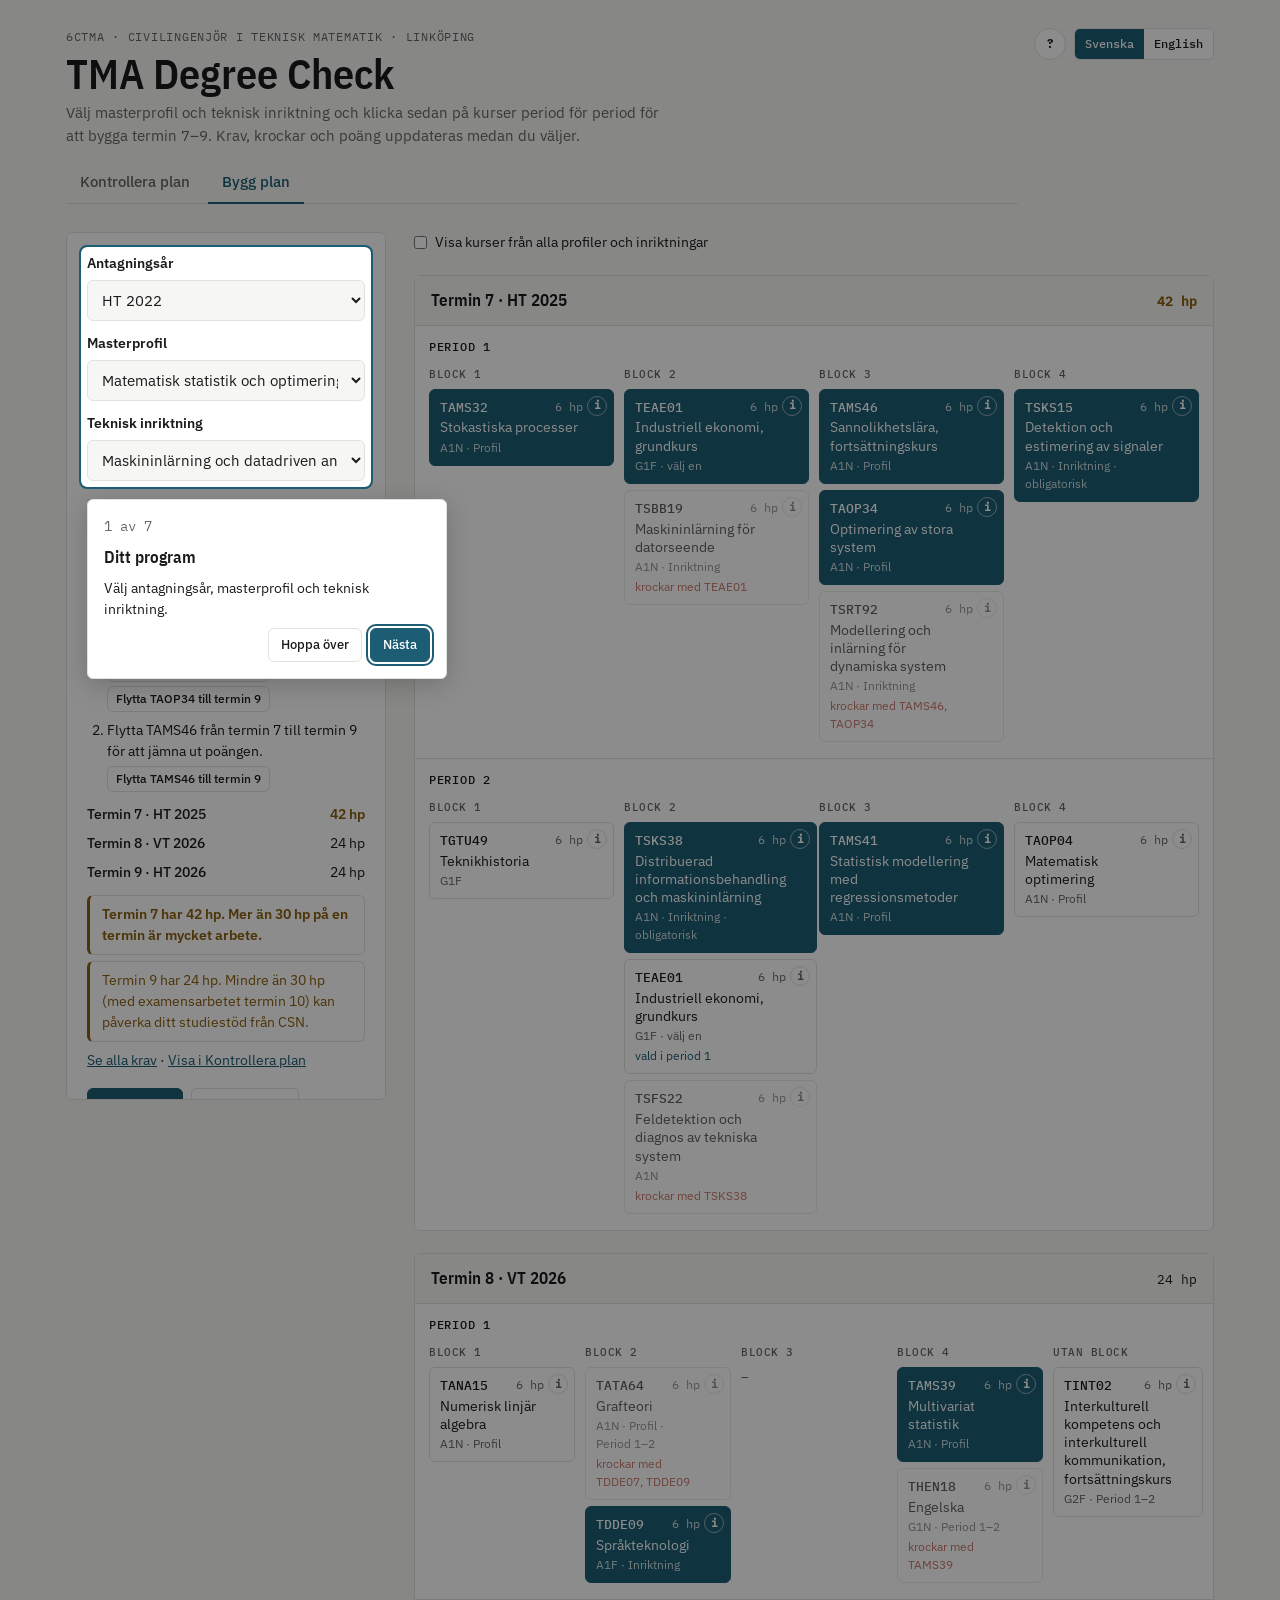
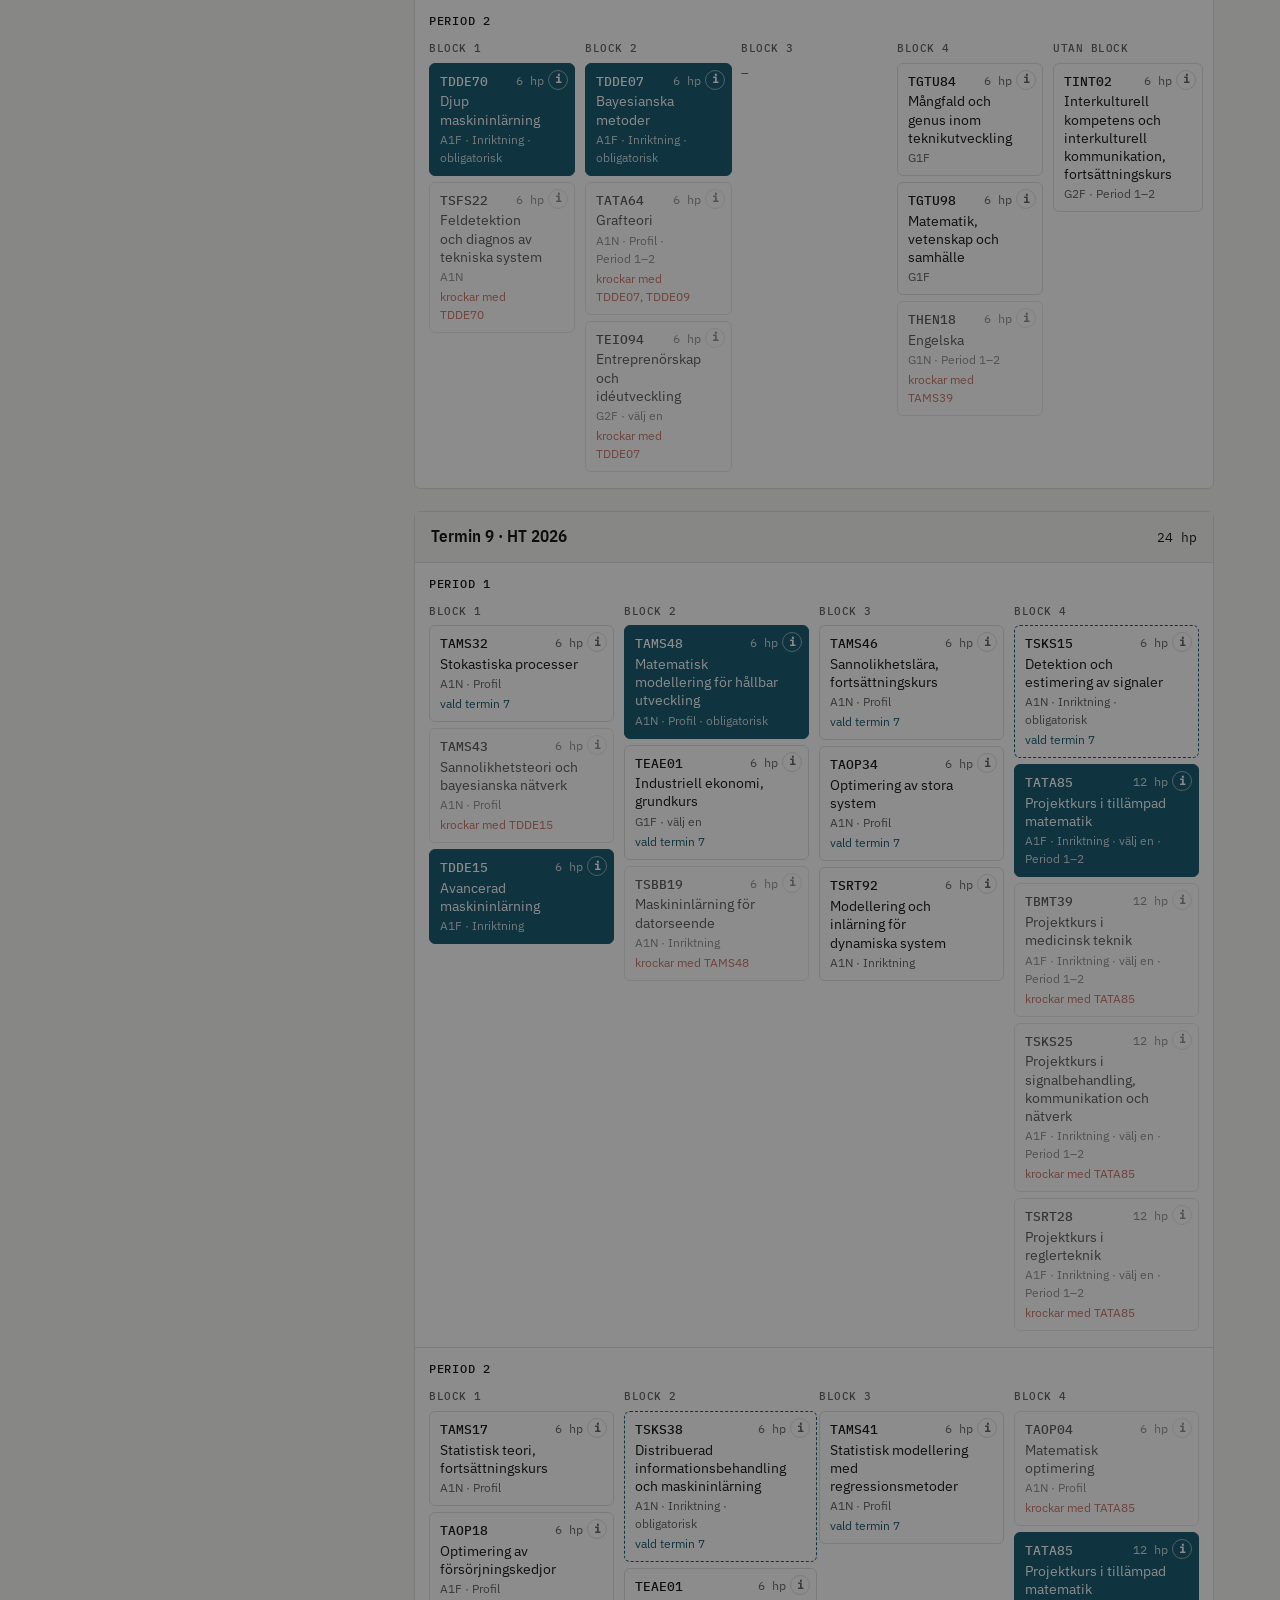
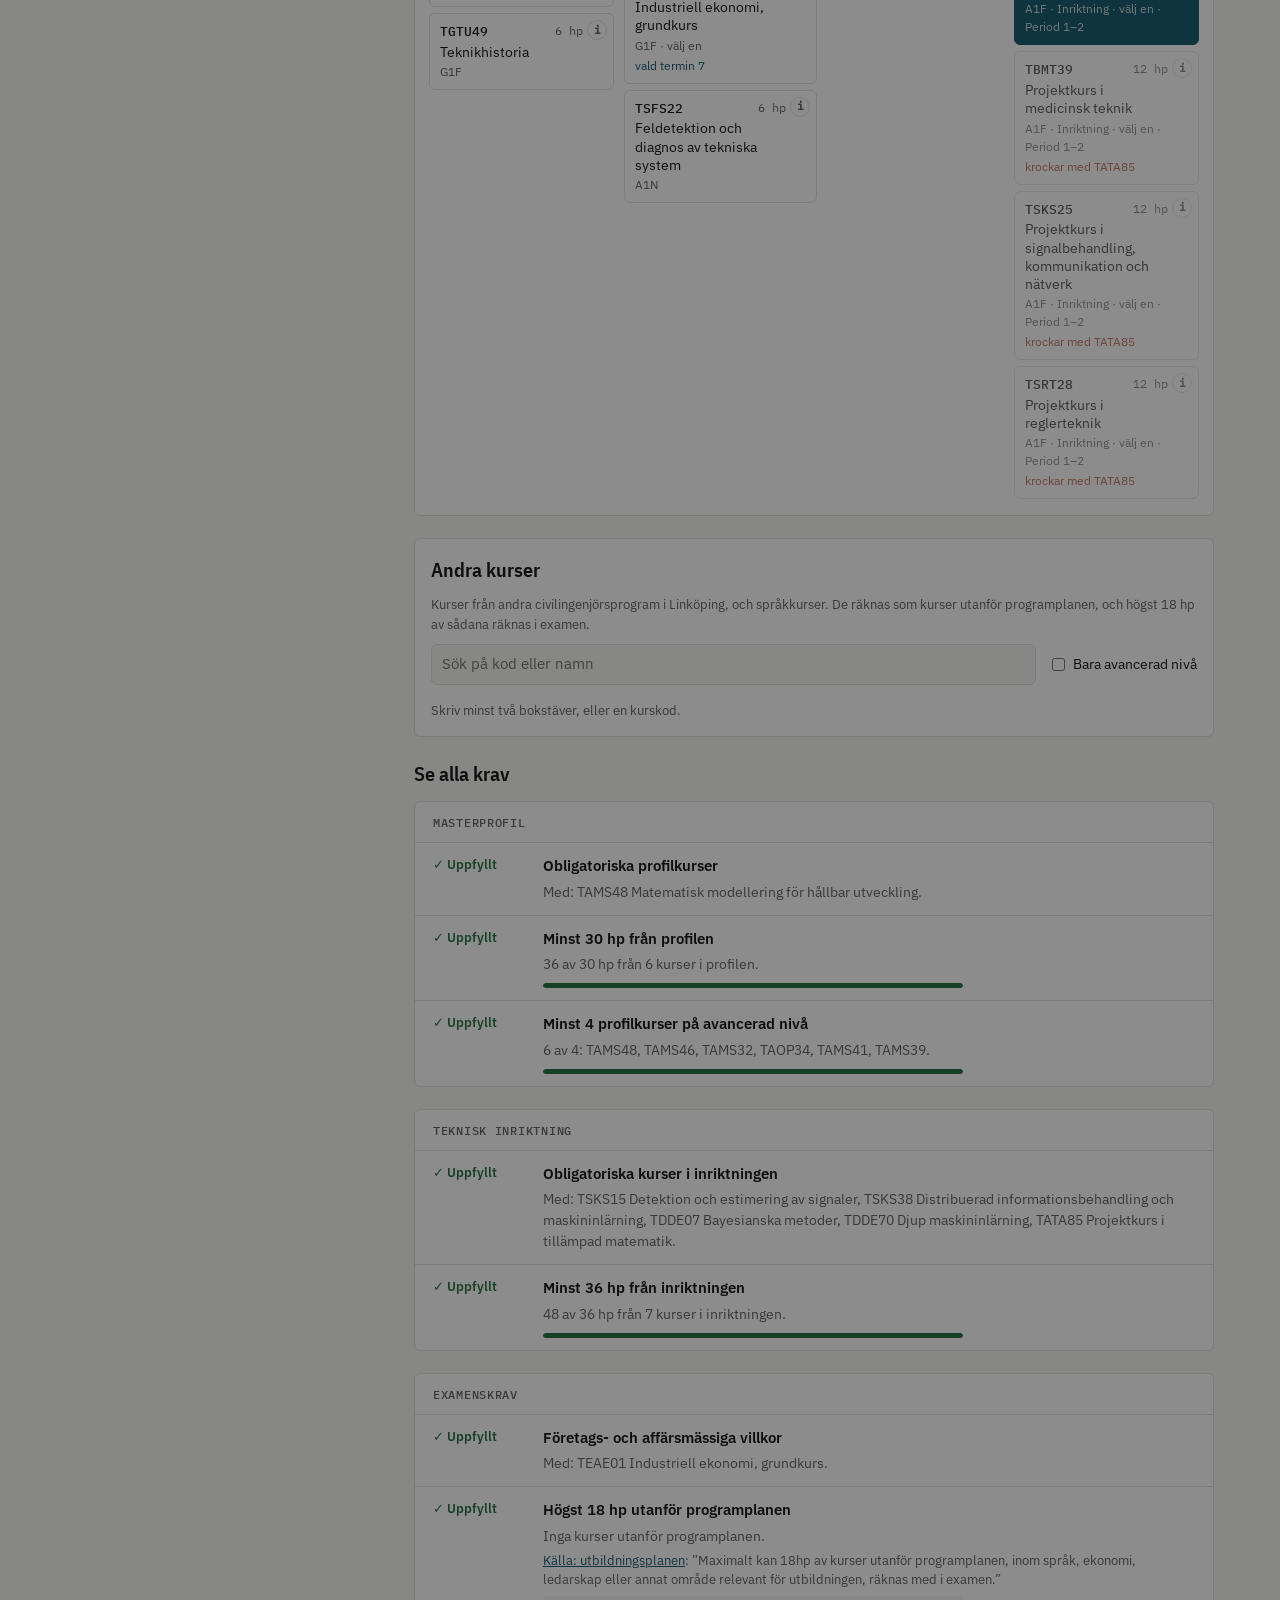
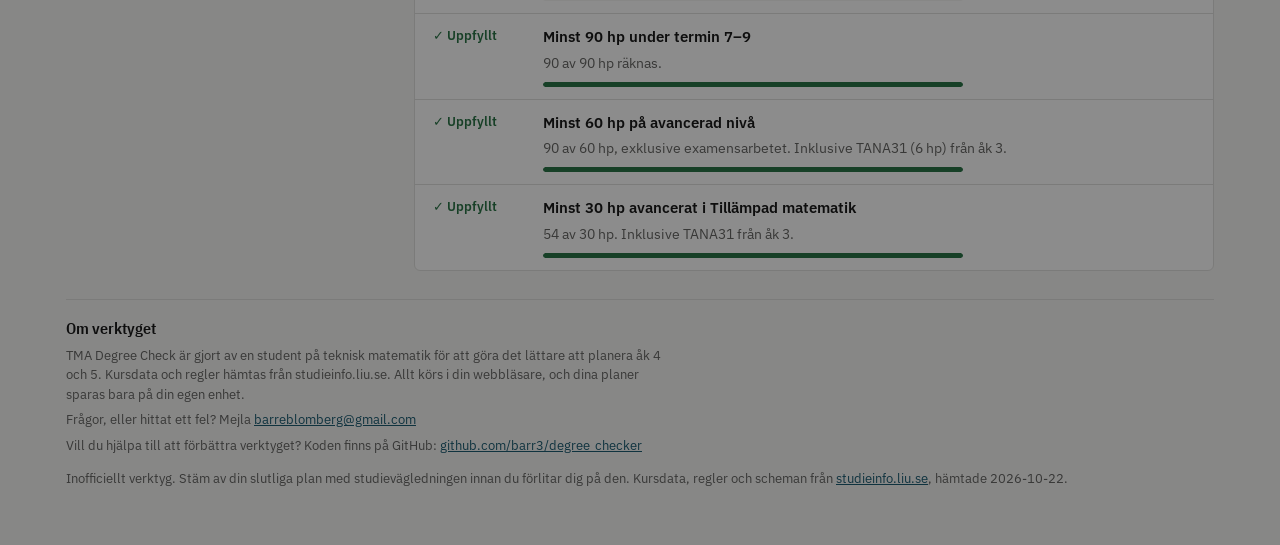
==== commit 5802b1a4: "Use blocks as columns as the only builder layout Each period spans the full width with the timetable" ====
--- a/planera.html
+++ b/planera.html
@@ -280,11 +280,6 @@
 .sem > header { display: flex; justify-content: space-between; align-items: baseline; gap: 12px; padding: 12px 16px; border-bottom: 1px solid var(--line); background: var(--field); }
 .sem > header h2 { font-size: 17px; }
 .sem-hp { font-family: var(--font-mono); font-size: 13px; font-variant-numeric: tabular-nums; }
-.periods { display: grid; grid-template-columns: repeat(2, minmax(0, 1fr)); }
-.period { padding: 12px 14px 16px; display: grid; gap: 12px; align-content: start; min-width: 0; }
-.period + .period { border-left: 1px solid var(--line); }
-@media (max-width: 640px) { .periods { grid-template-columns: minmax(0, 1fr); } .period + .period { border-left: 0; border-top: 1px solid var(--line); } }
-.period h3 { color: var(--ink); }
 .block { display: grid; gap: 6px; }
 .block h4 { margin: 0; font-family: var(--font-mono); font-size: 11px; font-weight: 500; letter-spacing: .05em; text-transform: uppercase; color: var(--muted); }
 
@@ -309,16 +304,7 @@
 .course.conflict .c-note { color: var(--bad); }
 .course.elsewhere .c-note { color: var(--accent); }
 
-.grid-tools { display: flex; flex-wrap: wrap; justify-content: space-between; align-items: center; gap: 10px 20px; }
-.view-switch { display: flex; align-items: center; gap: 0; font-size: 13px; }
-.view-switch span { color: var(--muted); margin-right: 8px; }
-.view-switch button { border-radius: 0; margin-left: -1px; }
-.view-switch button:first-of-type { border-radius: var(--radius) 0 0 var(--radius); }
-.view-switch button:last-of-type { border-radius: 0 var(--radius) var(--radius) 0; }
-.view-switch button[aria-pressed="true"] { background: var(--accent); border-color: var(--accent); color: var(--surface); position: relative; }
-
-/* Blocks as columns: each period across the full width, the same block lines up in both periods */
-.periods.layout-blocks { grid-template-columns: minmax(0, 1fr); }
+/* Each period across the full width, blocks as columns so the same block lines up in both periods */
 .period-row { padding: 12px 14px 16px; display: grid; gap: 10px; }
 .period-row + .period-row { border-top: 1px solid var(--line); }
 .period-row h3 { color: var(--ink); }
@@ -412,14 +398,7 @@
     </div>
 
     <section class="builder">
-      <div class="grid-tools">
-        <label class="toggle"><input type="checkbox" id="show-all"> <span data-i18n="showAll"></span></label>
-        <div class="view-switch" role="group" aria-labelledby="layout-label">
-          <span id="layout-label" data-i18n="layoutLabel"></span>
-          <button type="button" data-layout="periods" data-i18n="layoutPeriods"></button>
-          <button type="button" data-layout="blocks" data-i18n="layoutBlocks"></button>
-        </div>
-      </div>
+      <label class="toggle"><input type="checkbox" id="show-all"> <span data-i18n="showAll"></span></label>
       <div class="grid" id="grid"></div>
 
       <section class="other" id="other">
@@ -1097,7 +1076,6 @@
     openInCheck: 'Show in Check a plan', emptyPlan: 'No courses yet. Click courses in the semesters to the right to start.',
     planCourses: (n, hpTotal) => `${n} course${n === 1 ? '' : 's'}, ${hpTotal} hp`,
     todoTitle: 'How to meet the requirements', todoAddBtn: (c, s) => `+ ${c} (sem. ${s})`, todoMoveBtn: (c, s) => `Move ${c} to sem. ${s}`, todoRemoveBtn: (c) => `Remove ${c}`,
-    layoutLabel: 'Layout', layoutPeriods: 'Periods side by side', layoutBlocks: 'Blocks as columns',
     courseInfo: (c) => `${c} on studieinfo`, chosenPeriod: (p) => `chosen in period ${p}`,
     exportOpen: 'Export…', exportTitle: 'Export your plan', exportFormat: 'Format',
     exportPdfHint: 'For reading and printing, e.g. to bring to study counselling.',
@@ -1212,7 +1190,6 @@
     openInCheck: 'Visa i Kontrollera plan', emptyPlan: 'Inga kurser än. Klicka på kurser i terminerna till höger för att börja.',
     planCourses: (n, hpTotal) => `${n} ${n === 1 ? 'kurs' : 'kurser'}, ${hpTotal} hp`,
     todoTitle: 'Så uppfyller du kraven', todoAddBtn: (c, s) => `+ ${c} (termin ${s})`, todoMoveBtn: (c, s) => `Flytta ${c} till termin ${s}`, todoRemoveBtn: (c) => `Ta bort ${c}`,
-    layoutLabel: 'Visning', layoutPeriods: 'Perioder sida vid sida', layoutBlocks: 'Block som kolumner',
     courseInfo: (c) => `${c} på studieinfo`, chosenPeriod: (p) => `vald i period ${p}`,
     exportOpen: 'Exportera…', exportTitle: 'Exportera planen', exportFormat: 'Format',
     exportPdfHint: 'För att läsa och skriva ut, t.ex. till ett möte med studievägledningen.',
@@ -1867,9 +1844,6 @@
   </div>`;
 }
 
-const LAYOUT_KEY = 'tma-plan-layout';
-let layout = readJSON(LAYOUT_KEY, 'periods');
-
 function renderGrid(r) {
   const tags = visibleCourses();
   // Courses in the plan are always shown, also when they are outside the current filter.
@@ -1894,24 +1868,15 @@
     const sorted = (list) => list.sort((a, z) => (z.tag.vof === 'o') - (a.tag.vof === 'o') || a.code.localeCompare(z.code));
     const blockHtml = (p, b) => `<div class="block" data-block="${b}"><h4>${esc(b === '-' ? t().noBlockHead : t().blockHead(b))}</h4>${
       cells[p][b] ? sorted(cells[p][b]).map(card).join('') : '<p class="hint">–</p>'}</div>`;
-    let periods;
-    if (layout === 'blocks') {
-      // Each period across the full width, with the blocks side by side so the same block lines up.
-      const blocks = BLOCK_ORDER.filter((b) => b !== '-' || cells[1]['-'] || cells[2]['-']);
-      periods = [1, 2].map((p) => `<div class="period-row"><h3>${esc(t().periodHead(String(p)))}</h3>
-        <div class="block-cols" style="--cols:${blocks.length}">${blocks.map((b) => blockHtml(p, b)).join('')}</div></div>`).join('');
-    } else {
-      periods = [1, 2].map((p) => {
-        const present = BLOCK_ORDER.filter((b) => cells[p][b]);
-        return `<div class="period"><h3>${esc(t().periodHead(String(p)))}</h3>${present.map((b) => blockHtml(p, b)).join('') || '<p class="hint">–</p>'}</div>`;
-      }).join('');
-    }
+    // Each period across the full width, with the blocks side by side so the same block lines up.
+    const blocks = BLOCK_ORDER.filter((b) => b !== '-' || cells[1]['-'] || cells[2]['-']);
+    const periods = [1, 2].map((p) => `<div class="period-row"><h3>${esc(t().periodHead(String(p)))}</h3>
+      <div class="block-cols" style="--cols:${blocks.length}">${blocks.map((b) => blockHtml(p, b)).join('')}</div></div>`).join('');
     const total = r.schedule.perSemester[sem];
     return `<section class="sem" data-sem="${sem}"><header><h2>${esc(t().semHead(sem, termLabel(sem)))}</h2>
-      <span class="sem-hp${total > 30 ? ' heavy' : ''}">${hp(total)} hp</span></header><div class="periods layout-${layout}">${periods}</div></section>`;
+      <span class="sem-hp${total > 30 ? ' heavy' : ''}">${hp(total)} hp</span></header><div class="periods">${periods}</div></section>`;
   }).join('');
   $('grid').innerHTML = html;
-  document.querySelectorAll('[data-layout]').forEach((b) => b.setAttribute('aria-pressed', b.dataset.layout === layout));
 }
 
 function renderSummary(r) {
@@ -2014,11 +1979,6 @@
   if (b.getAttribute('aria-pressed') === 'true') { removeCourse(code); update(); }
   else addCourse(code, sem, inst);
 });
-document.querySelectorAll('[data-layout]').forEach((b) => b.addEventListener('click', () => {
-  layout = b.dataset.layout;
-  writeJSON(LAYOUT_KEY, layout);
-  renderGrid(lastResult);
-}));
 $('other-results').addEventListener('click', (e) => {
   const add = e.target.closest('[data-add]');
   const rem = e.target.closest('[data-remove]');
